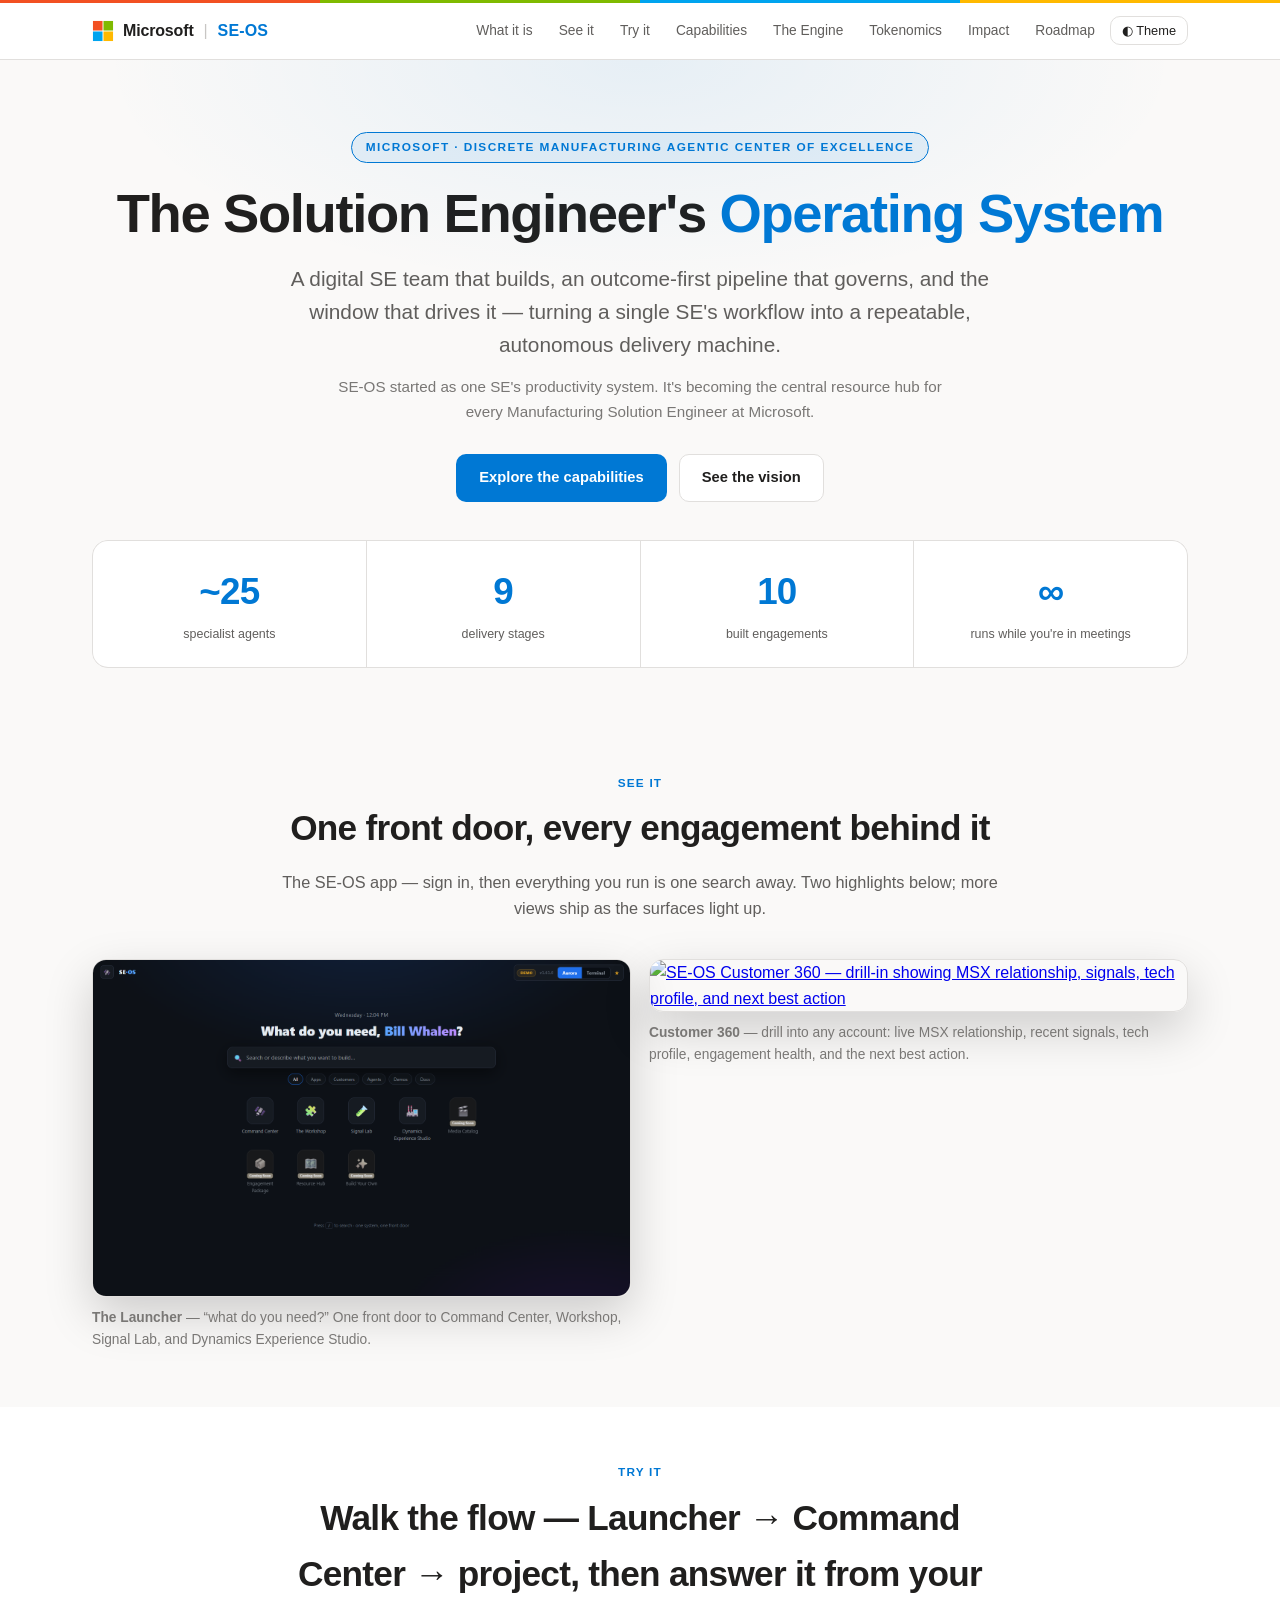
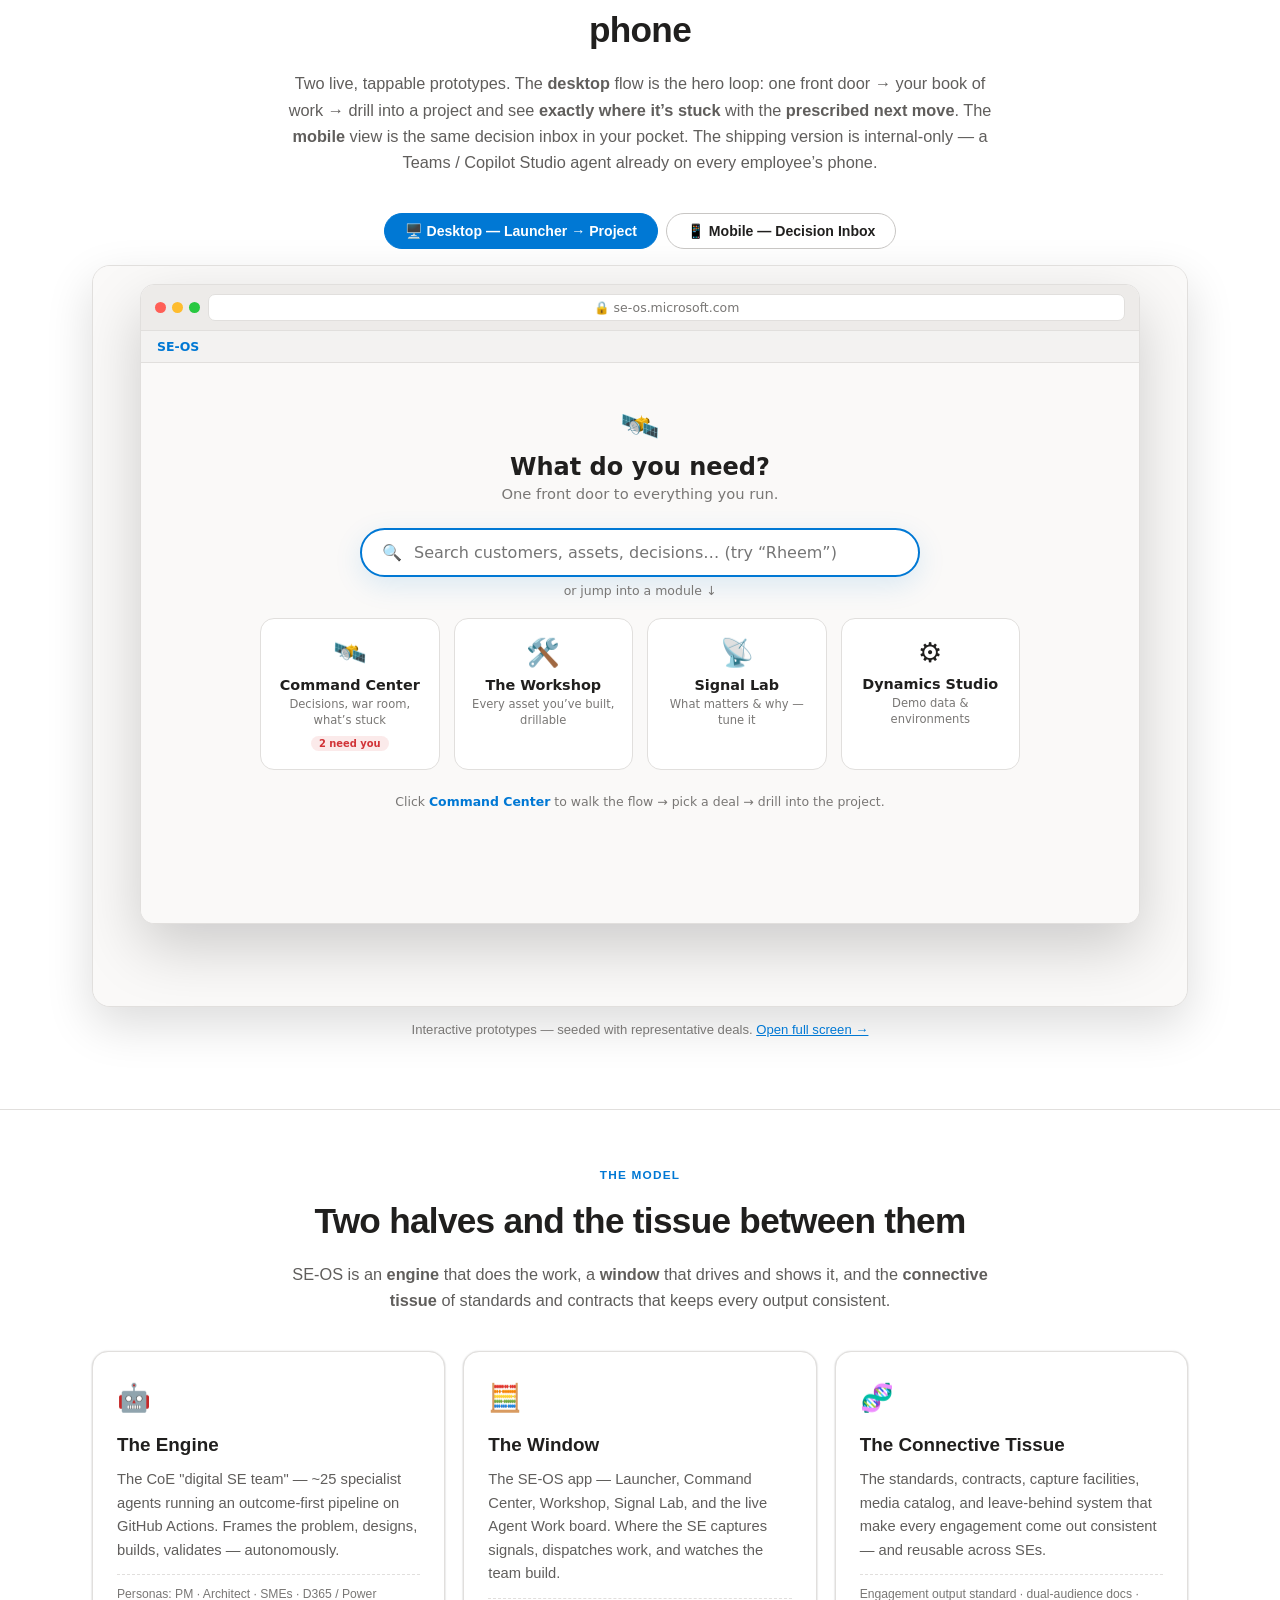
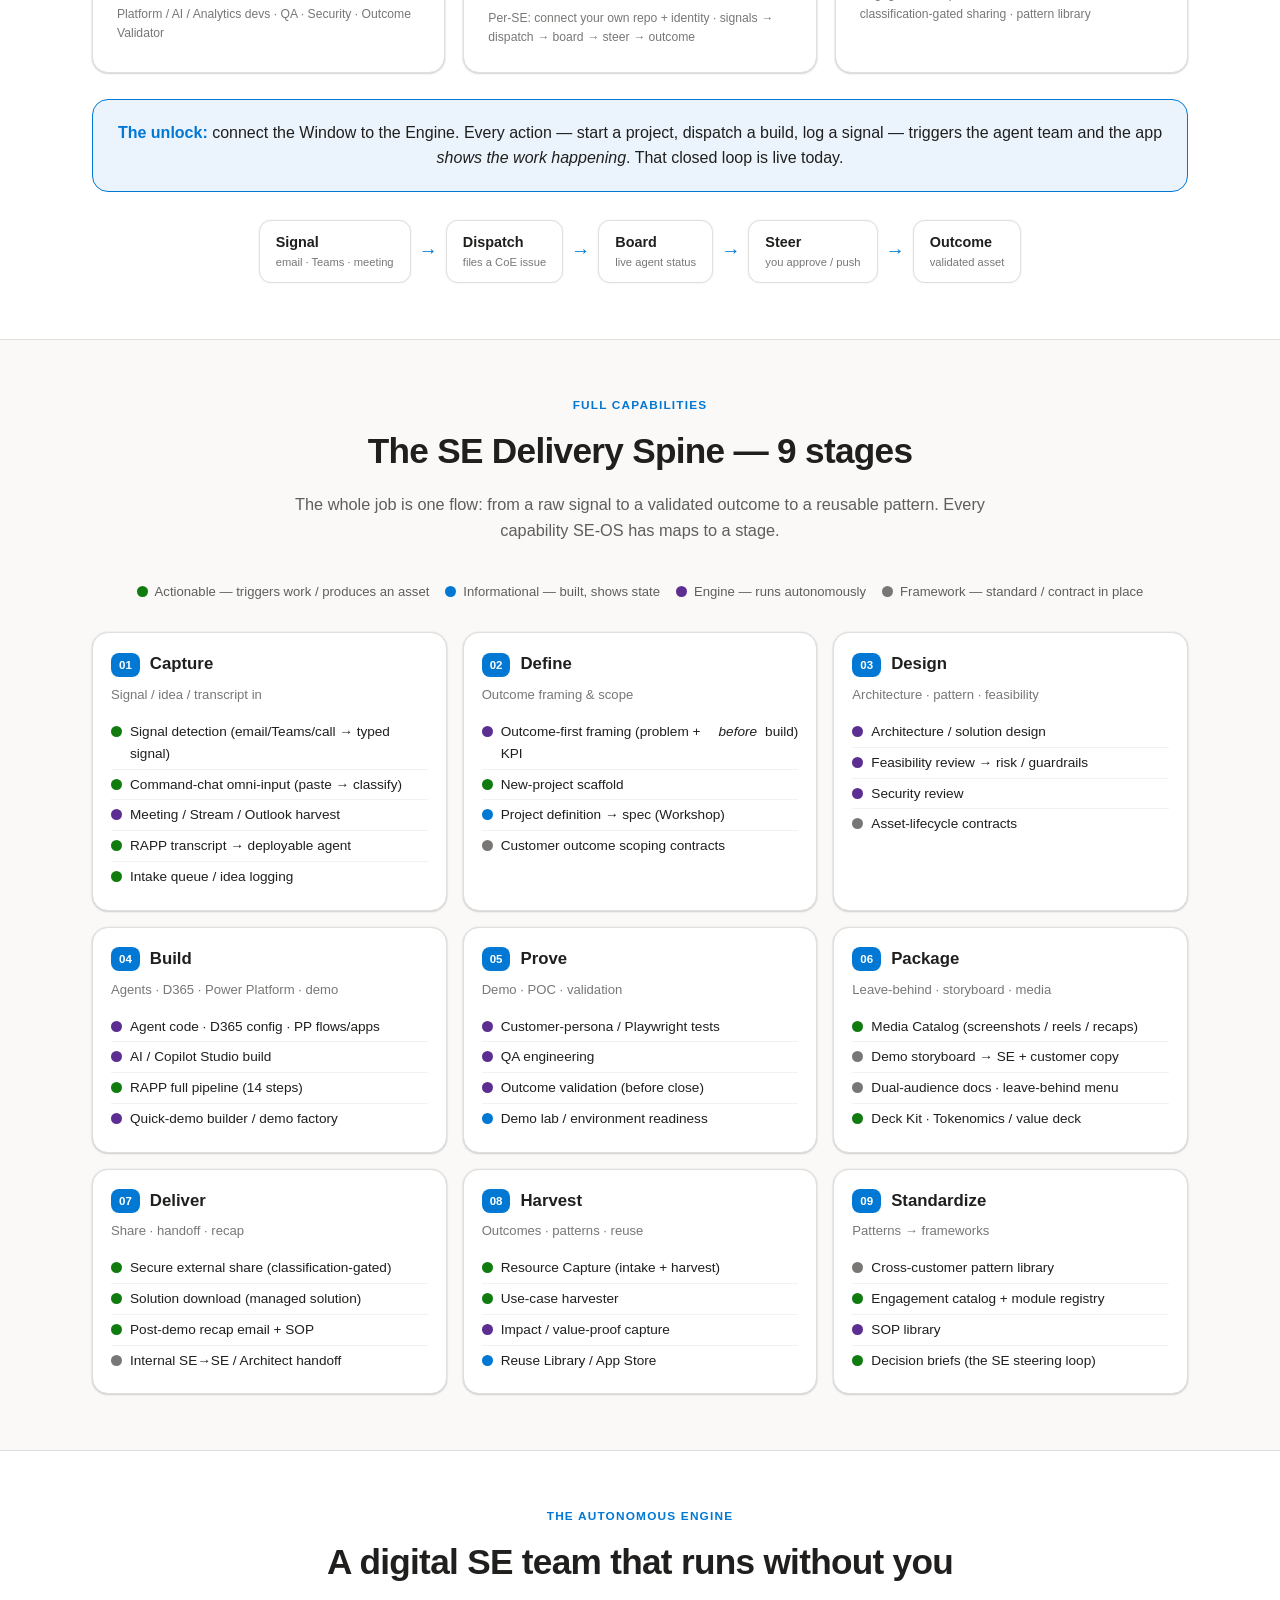
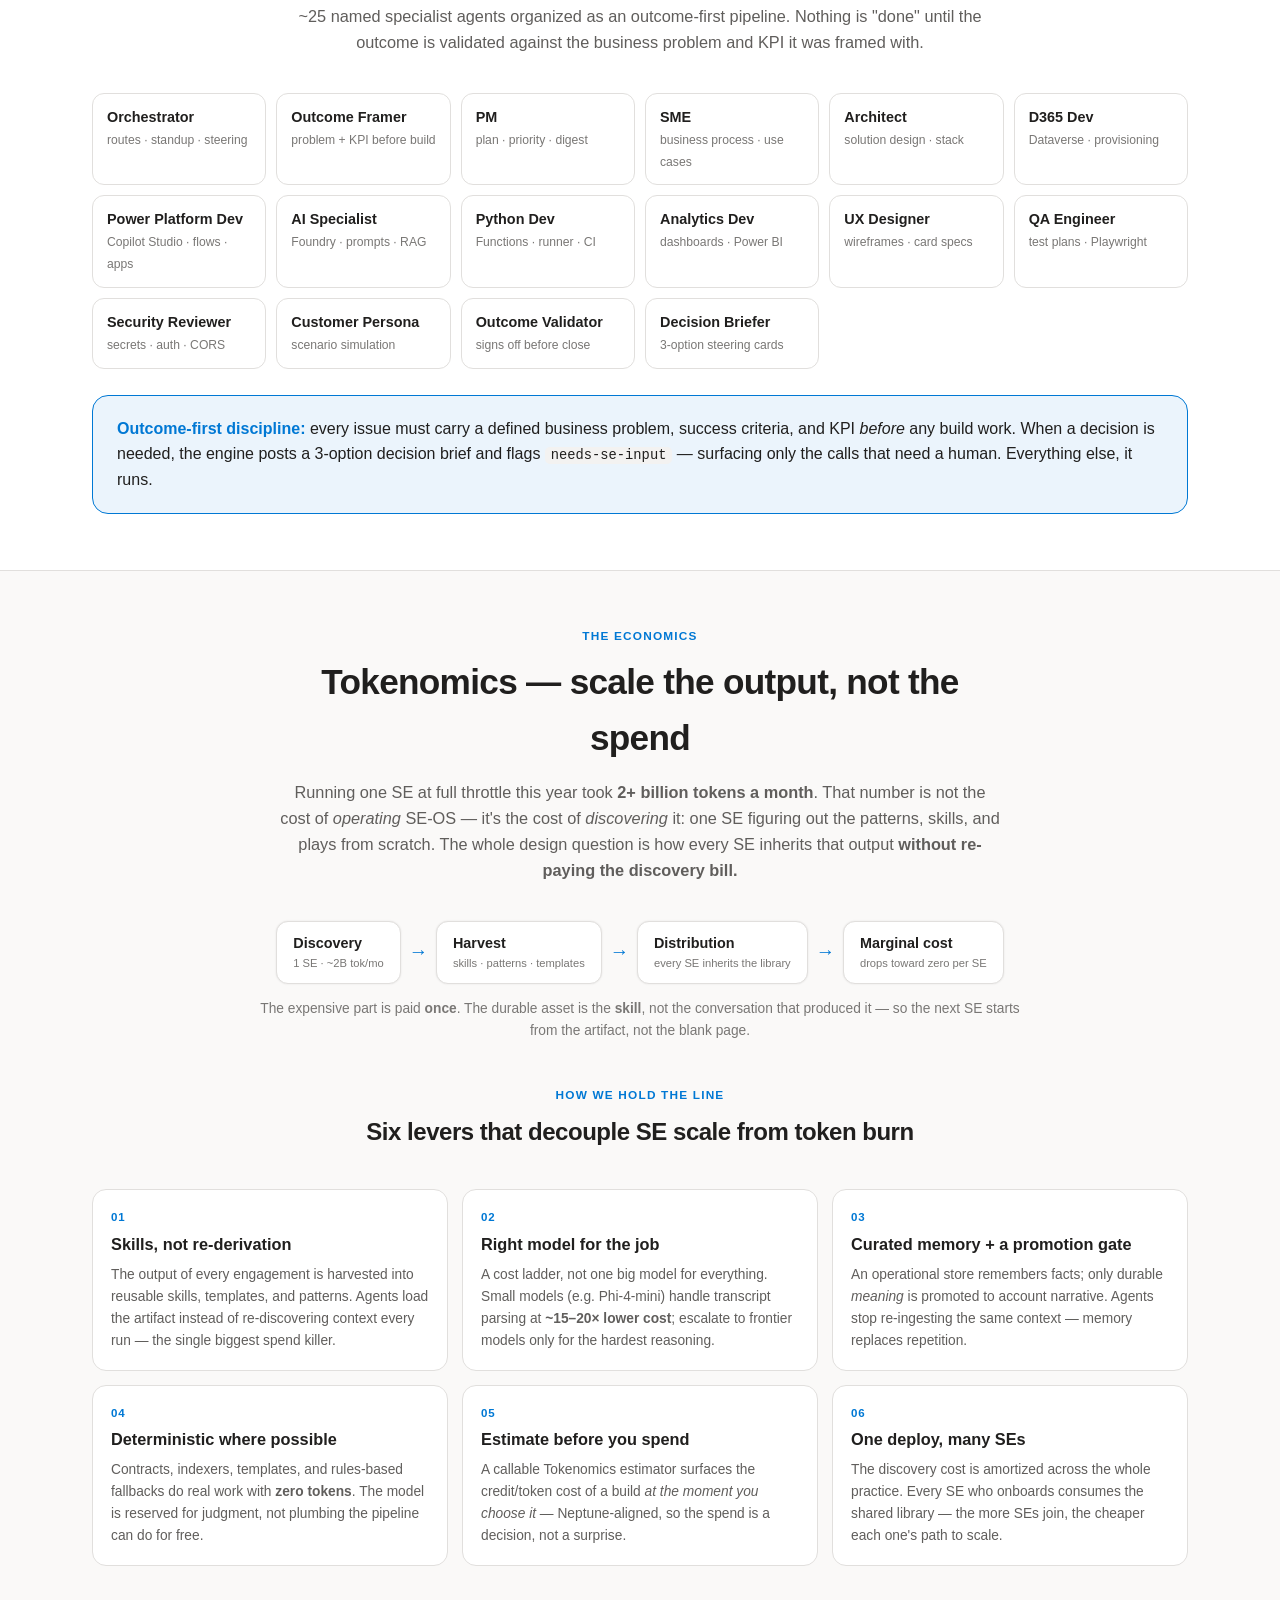
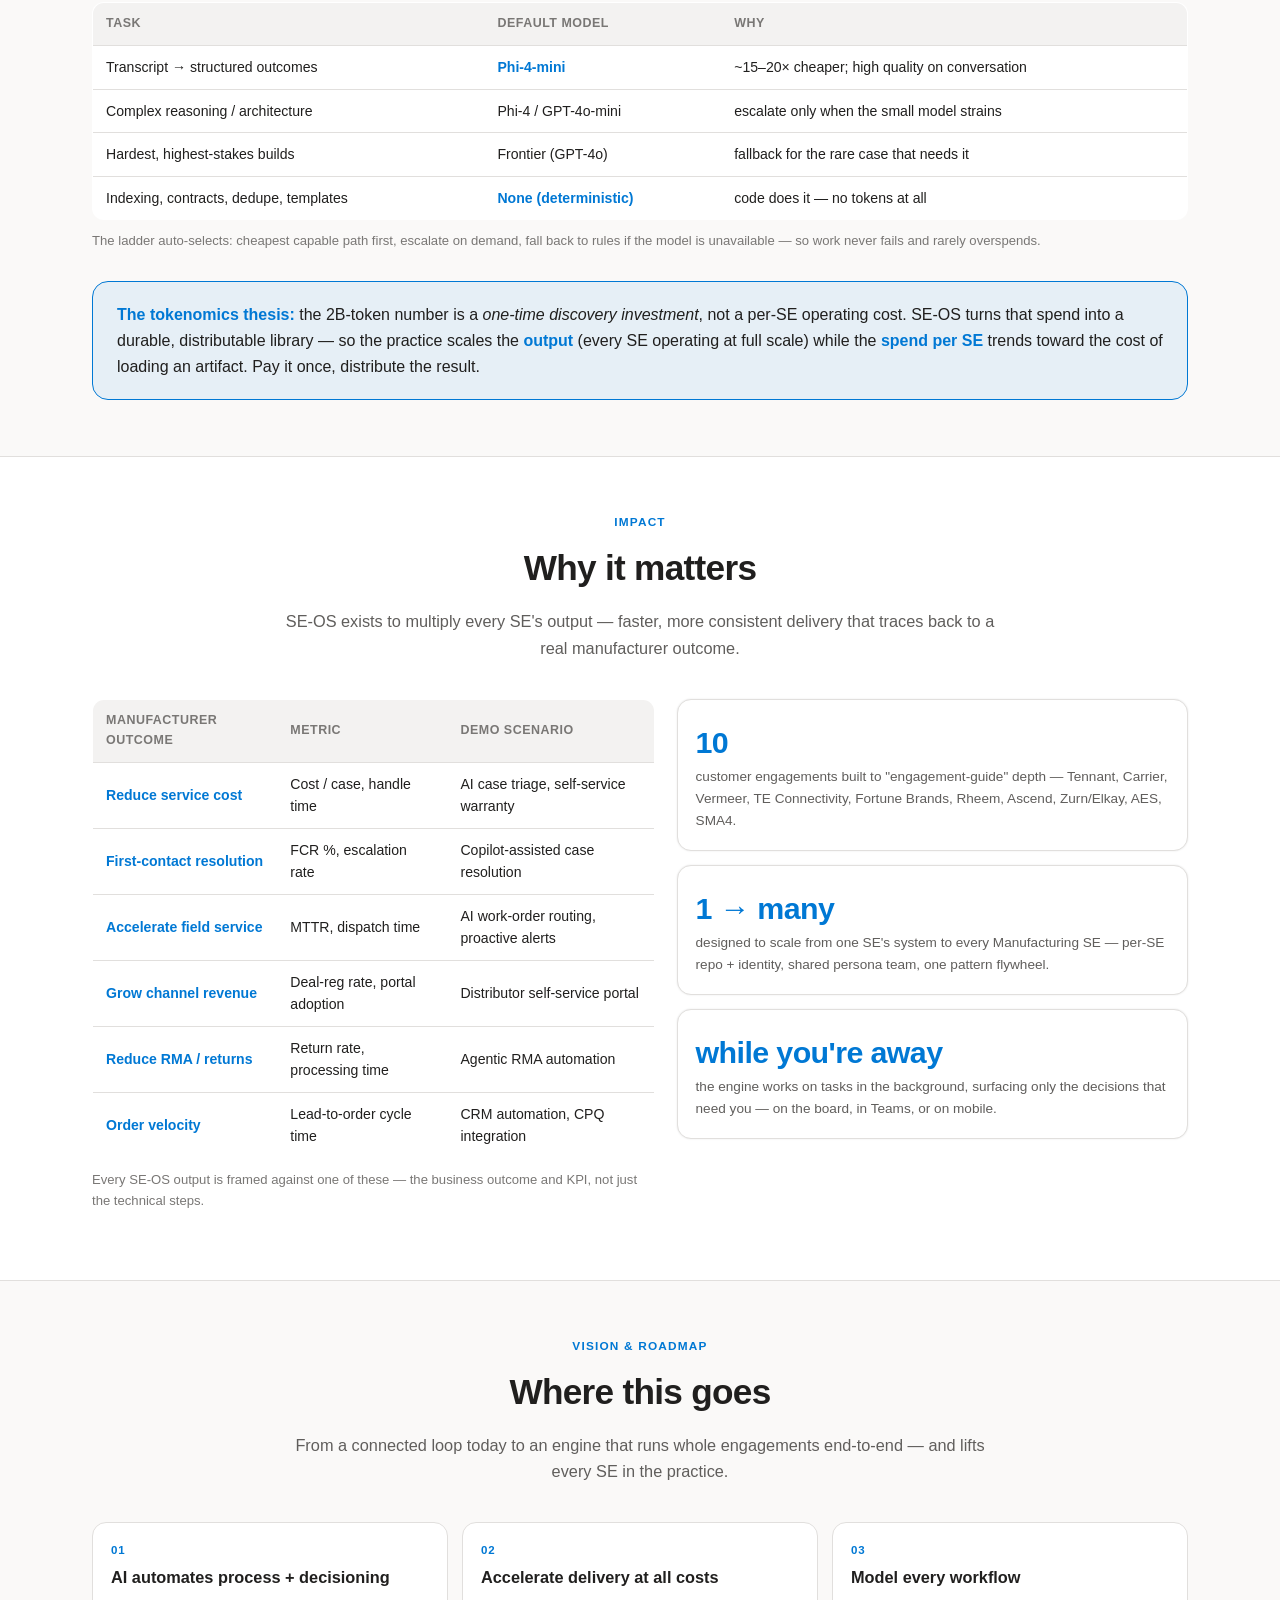
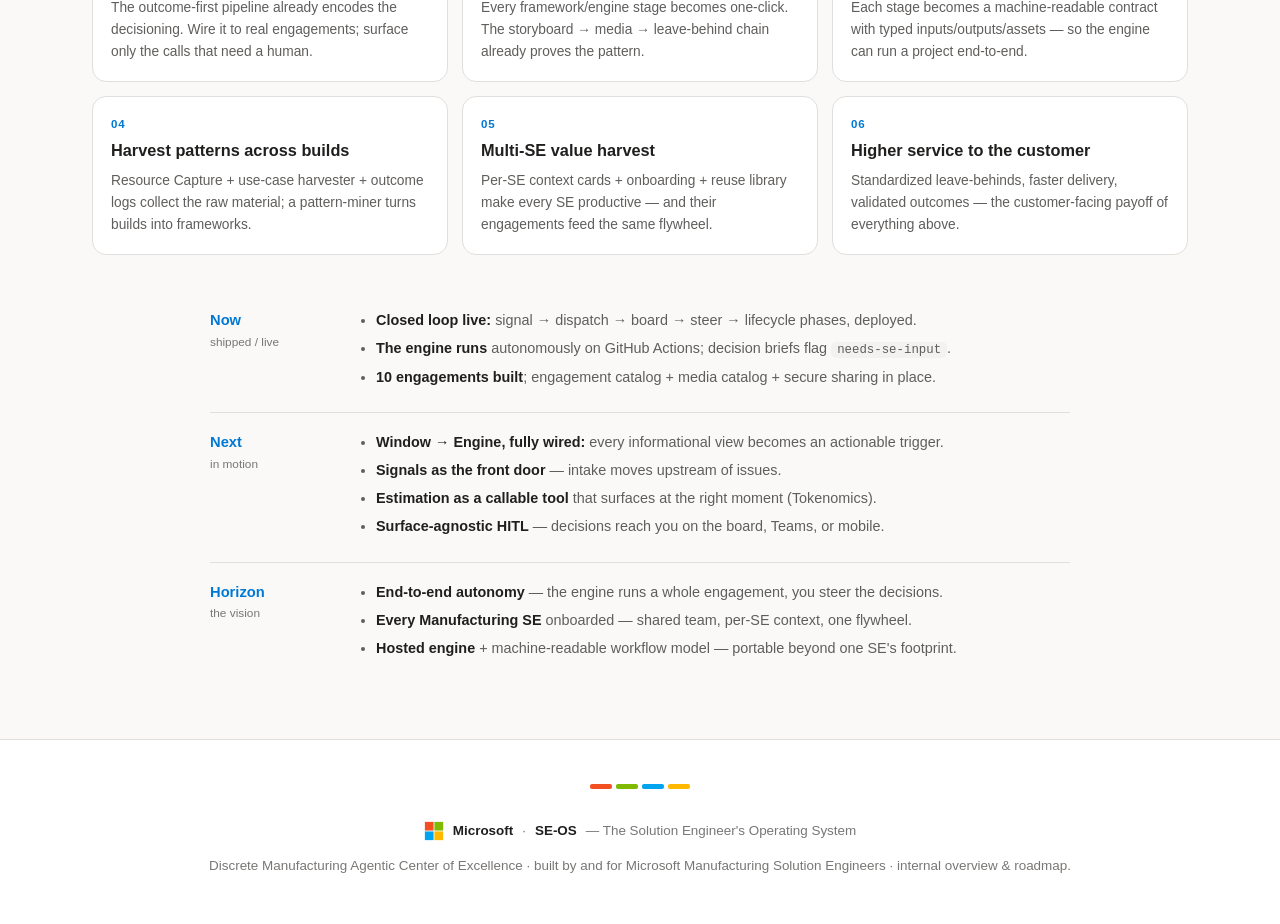
==== index.html @ 88bd3e78 "feat: add Desktop Launcher->Command Center->Project prototype + dual toggle Bill wanted the Launcher" ====
<!DOCTYPE html>
<html lang="en">
<head>
<meta charset="UTF-8" />
<meta name="viewport" content="width=device-width, initial-scale=1.0" />
<title>SE-OS — The Solution Engineer's Operating System</title>
<meta name="description" content="SE-OS: a digital SE team + the surface that drives it. Full capabilities, vision, roadmap, and impact for the Discrete Manufacturing Agentic Center of Excellence." />
<meta property="og:title" content="SE-OS — The Solution Engineer's Operating System" />
<meta property="og:description" content="A digital SE team, an outcome-first pipeline, and the window that drives it." />
<meta property="og:type" content="website" />
<link rel="icon" type="image/svg+xml" href="data:image/svg+xml,%3Csvg xmlns='http://www.w3.org/2000/svg' viewBox='0 0 23 23'%3E%3Crect x='1' y='1' width='10' height='10' fill='%23F25022'/%3E%3Crect x='12' y='1' width='10' height='10' fill='%237FBA00'/%3E%3Crect x='1' y='12' width='10' height='10' fill='%2300A4EF'/%3E%3Crect x='12' y='12' width='10' height='10' fill='%23FFB900'/%3E%3C/svg%3E" />
<script>
  (() => {
    const param = new URLSearchParams(window.location.search).get("clawpilotTheme");
    const theme = param || (window.matchMedia("(prefers-color-scheme: dark)").matches ? "dark" : "light");
    document.documentElement.setAttribute("data-theme", theme);
  })();
</script>
<style>
:root {
  color-scheme: light;
  --cp-bg: #faf9f8; --cp-bg-elevated: #ffffff; --cp-surface: #ffffff; --cp-surface-soft: #f3f2f1;
  --cp-border: #e1dfdd; --cp-border-strong: #c8c6c4; --cp-text: #201f1e; --cp-text-muted: #605e5c;
  --cp-text-soft: #797775; --cp-accent: #0078d4; --cp-accent-hover: #106ebe;
  --cp-accent-soft: rgba(0, 120, 212, 0.08); --cp-accent-fg: #ffffff; --cp-success: #107c10;
  --cp-danger: #d13438; --cp-warning: #f7a800; --cp-link: #0067b8;
  --cp-shadow: 0 18px 48px rgba(0, 0, 0, 0.10); --cp-highlight: rgba(0, 120, 212, 0.12);
  --cp-info: #0078d4; --cp-engine: #5c2e91; --cp-framework: #797775;
  --ms-orange: #f25022; --ms-green: #7fba00; --ms-blue: #00a4ef; --ms-yellow: #ffb900;
}
html[data-theme="dark"] {
  color-scheme: dark;
  --cp-bg: #1b1a19; --cp-bg-elevated: #201f1e; --cp-surface: #252423; --cp-surface-soft: #2d2c2b;
  --cp-border: #3b3a39; --cp-border-strong: #565451; --cp-text: #f3f2f1; --cp-text-muted: #c8c6c4;
  --cp-text-soft: #a19f9d; --cp-accent: #50b0ff; --cp-accent-hover: #6cbcff;
  --cp-accent-soft: rgba(80, 176, 255, 0.16); --cp-accent-fg: #11100f; --cp-success: #6bb700;
  --cp-danger: #f1707b; --cp-warning: #ffc83d; --cp-link: #6cb8f6;
  --cp-shadow: 0 18px 48px rgba(0, 0, 0, 0.45); --cp-highlight: rgba(80, 176, 255, 0.14);
  --cp-info: #50b0ff; --cp-engine: #b4a0e5; --cp-framework: #a19f9d;
  --ms-orange: #f25022; --ms-green: #7fba00; --ms-blue: #2bc4ff; --ms-yellow: #ffc83d;
}
* { box-sizing: border-box; }
html { scroll-behavior: smooth; }
body {
  margin: 0; background: var(--cp-bg); color: var(--cp-text);
  font-family: "Segoe UI", Aptos, Calibri, -apple-system, BlinkMacSystemFont, sans-serif;
  line-height: 1.6;
}
.wrap { max-width: 1140px; margin: 0 auto; padding: 0 22px; }
code { font-family: Consolas, "Courier New", Courier, monospace; font-size: 0.86em; background: var(--cp-surface-soft); padding: 1px 6px; border-radius: 5px; }
nav.bar { position: sticky; top: 0; z-index: 50; background: var(--cp-bg-elevated); border-bottom: 1px solid var(--cp-border); backdrop-filter: blur(6px); }
nav.bar .wrap { display: flex; align-items: center; justify-content: space-between; height: 56px; }
.brand { display: flex; align-items: center; gap: 9px; font-weight: 600; font-size: 1rem; letter-spacing: -0.01em; }
.brand .logo { width: 22px; height: 22px; flex-shrink: 0; }
.brand .ms-word { font-weight: 600; color: var(--cp-text); }
.brand .brand-sep { color: var(--cp-border-strong); font-weight: 300; margin: 0 1px; }
.brand .brand-prod { font-weight: 700; color: var(--cp-accent); letter-spacing: 0.01em; }
.ms-topbar { height: 3px; width: 100%; background: linear-gradient(90deg, var(--ms-orange) 0 25%, var(--ms-green) 25% 50%, var(--ms-blue) 50% 75%, var(--ms-yellow) 75% 100%); }
.ms-rule { display: inline-flex; gap: 4px; margin: 0 auto 18px; }
.ms-rule i { width: 22px; height: 5px; border-radius: 2px; display: block; }
.navlinks { display: flex; gap: 4px; align-items: center; }
.navlinks a { color: var(--cp-text-muted); text-decoration: none; font-size: 0.86rem; padding: 7px 11px; border-radius: 8px; }
.navlinks a:hover { color: var(--cp-text); background: var(--cp-surface-soft); }
.tbtn { cursor: pointer; border: 1px solid var(--cp-border); background: var(--cp-surface); color: var(--cp-text); border-radius: 0.625rem; padding: 6px 11px; font-size: 0.8rem; }
@media (max-width: 720px){ .navlinks a:not(.tbtn){ display: none; } }
.hero { padding: 72px 0 50px; text-align: center; position: relative; overflow: hidden; }
.hero::before { content:""; position:absolute; inset:0; background: radial-gradient(ellipse 60% 50% at 50% 0%, var(--cp-accent-soft), transparent 70%); pointer-events:none; }
.eyebrow { display: inline-block; font-size: 0.74rem; text-transform: uppercase; letter-spacing: 0.12em; color: var(--cp-accent); font-weight: 600; padding: 5px 14px; border: 1px solid var(--cp-accent); border-radius: 999px; margin-bottom: 22px; background: var(--cp-accent-soft); }
.hero h1 { font-size: clamp(2.1rem, 5vw, 3.4rem); line-height: 1.08; margin: 0 0 18px; letter-spacing: -0.025em; }
.hero h1 .accent { color: var(--cp-accent); }
.hero p.lede { font-size: clamp(1.05rem, 2.2vw, 1.3rem); color: var(--cp-text-muted); max-width: 720px; margin: 0 auto 14px; }
.hero p.sub { font-size: 0.95rem; color: var(--cp-text-soft); max-width: 640px; margin: 0 auto 30px; }
.cta { display: inline-flex; gap: 12px; flex-wrap: wrap; justify-content: center; }
.btn { display: inline-block; text-decoration: none; font-weight: 600; font-size: 0.92rem; padding: 11px 22px; border-radius: 0.625rem; cursor: pointer; border: 1px solid transparent; }
.btn.primary { background: var(--cp-accent); color: var(--cp-accent-fg); }
.btn.primary:hover { background: var(--cp-accent-hover); }
.btn.ghost { background: var(--cp-surface); color: var(--cp-text); border-color: var(--cp-border); }
.btn.ghost:hover { border-color: var(--cp-border-strong); }
.statband { display: grid; grid-template-columns: repeat(4, 1fr); gap: 1px; background: var(--cp-border); border: 1px solid var(--cp-border); border-radius: 16px; overflow: hidden; margin: 38px 0 0; }
.statband .s { background: var(--cp-surface); padding: 22px 16px; text-align: center; }
.statband .n { font-size: clamp(1.7rem, 4vw, 2.3rem); font-weight: 800; color: var(--cp-accent); letter-spacing: -0.02em; }
.statband .l { font-size: 0.78rem; color: var(--cp-text-muted); margin-top: 3px; }
@media (max-width: 680px){ .statband { grid-template-columns: repeat(2,1fr); } }
section { padding: 56px 0; }
section.alt { background: var(--cp-bg-elevated); border-top: 1px solid var(--cp-border); border-bottom: 1px solid var(--cp-border); }
.sectionhead { text-align: center; max-width: 720px; margin: 0 auto 38px; }
.sectionhead .kick { font-size: 0.74rem; text-transform: uppercase; letter-spacing: 0.1em; color: var(--cp-accent); font-weight: 600; }
.sectionhead h2 { font-size: clamp(1.6rem, 3.5vw, 2.2rem); margin: 8px 0 12px; letter-spacing: -0.02em; }
.sectionhead p { color: var(--cp-text-muted); font-size: 1.02rem; margin: 0; }
.halves { display: grid; grid-template-columns: repeat(3, 1fr); gap: 18px; }
@media (max-width: 860px){ .halves { grid-template-columns: 1fr; } }
.half { background: var(--cp-surface); border: 1px solid var(--cp-border); border-radius: 16px; padding: 24px; box-shadow: 0 0 2px rgba(0,0,0,0.12), 0 1px 2px rgba(0,0,0,0.14); position: relative; }
.half .ic { font-size: 1.7rem; margin-bottom: 10px; }
.half h3 { margin: 0 0 8px; font-size: 1.18rem; }
.half p { color: var(--cp-text-muted); font-size: 0.92rem; margin: 0 0 12px; }
.half .meta { font-size: 0.76rem; color: var(--cp-text-soft); border-top: 1px dashed var(--cp-border); padding-top: 10px; }
.unlock { margin-top: 26px; background: var(--cp-accent-soft); border: 1px solid var(--cp-accent); border-radius: 16px; padding: 20px 24px; text-align: center; }
.unlock b { color: var(--cp-accent); }
.loop { display: flex; flex-wrap: wrap; gap: 8px; align-items: center; justify-content: center; margin: 6px auto 0; max-width: 880px; }
.loop .node { background: var(--cp-surface); border: 1px solid var(--cp-border); border-radius: 12px; padding: 10px 16px; font-weight: 600; font-size: 0.9rem; box-shadow: 0 0 2px rgba(0,0,0,0.1); }
.loop .node small { display:block; font-weight: 400; font-size: 0.7rem; color: var(--cp-text-soft); }
.loop .arr { color: var(--cp-accent); font-size: 1.2rem; }
.legend { display: flex; flex-wrap: wrap; gap: 16px; justify-content: center; margin: 0 auto 30px; font-size: 0.82rem; color: var(--cp-text-muted); }
.legend span { display: inline-flex; align-items: center; gap: 7px; }
.d { width: 11px; height: 11px; border-radius: 999px; display: inline-block; }
.d.act { background: var(--cp-success); } .d.inf { background: var(--cp-info); }
.d.eng { background: var(--cp-engine); } .d.fw { background: var(--cp-framework); }
.stages { display: grid; grid-template-columns: repeat(3, 1fr); gap: 16px; }
@media (max-width: 900px){ .stages { grid-template-columns: 1fr 1fr; } }
@media (max-width: 600px){ .stages { grid-template-columns: 1fr; } }
.stage { background: var(--cp-surface); border: 1px solid var(--cp-border); border-radius: 16px; padding: 18px; box-shadow: 0 0 2px rgba(0,0,0,0.12), 0 1px 2px rgba(0,0,0,0.14); display: flex; flex-direction: column; }
.stage .sh { display: flex; align-items: center; gap: 10px; margin-bottom: 4px; }
.stage .num { font-size: 0.72rem; font-weight: 700; color: var(--cp-accent-fg); background: var(--cp-accent); border-radius: 8px; padding: 3px 8px; }
.stage h4 { margin: 0; font-size: 1.05rem; }
.stage .desc { font-size: 0.82rem; color: var(--cp-text-soft); margin: 2px 0 12px; }
.stage ul { list-style: none; margin: 0; padding: 0; font-size: 0.85rem; }
.stage li { display: flex; align-items: flex-start; gap: 8px; padding: 4px 0; border-top: 1px solid var(--cp-surface-soft); }
.stage li:first-child { border-top: none; }
.stage li .d { margin-top: 5px; flex-shrink: 0; }
.agentgrid { display: grid; grid-template-columns: repeat(auto-fill, minmax(168px,1fr)); gap: 10px; }
.agent { background: var(--cp-surface); border: 1px solid var(--cp-border); border-radius: 12px; padding: 12px 14px; font-size: 0.85rem; }
.agent b { display: block; font-size: 0.9rem; }
.agent span { color: var(--cp-text-soft); font-size: 0.76rem; }
.impact { display: grid; grid-template-columns: 1.1fr 1fr; gap: 22px; align-items: start; }
@media (max-width: 860px){ .impact { grid-template-columns: 1fr; } }
.outcometable { width: 100%; border-collapse: collapse; font-size: 0.88rem; background: var(--cp-surface); border: 1px solid var(--cp-border); border-radius: 12px; overflow: hidden; }
.outcometable th { background: var(--cp-surface-soft); text-align: left; padding: 11px 13px; font-size: 0.78rem; text-transform: uppercase; letter-spacing: 0.04em; color: var(--cp-text-soft); }
.outcometable td { padding: 10px 13px; border-top: 1px solid var(--cp-border); }
.outcometable td b { color: var(--cp-accent); }
.bigimpact { display: flex; flex-direction: column; gap: 14px; }
.imcard { background: var(--cp-surface); border: 1px solid var(--cp-border); border-radius: 14px; padding: 18px; box-shadow: 0 0 2px rgba(0,0,0,0.1); }
.imcard .big { font-size: 1.9rem; font-weight: 800; color: var(--cp-accent); letter-spacing: -0.02em; }
.imcard .cap { font-size: 0.85rem; color: var(--cp-text-muted); }
.timeline { position: relative; margin: 0 auto; max-width: 860px; }
.tl { display: grid; grid-template-columns: 130px 1fr; gap: 18px; padding: 18px 0; border-top: 1px solid var(--cp-border); }
.tl:first-child { border-top: none; }
.tl .phase { font-weight: 700; color: var(--cp-accent); font-size: 0.92rem; }
.tl .phase small { display: block; color: var(--cp-text-soft); font-weight: 400; font-size: 0.74rem; }
.tl ul { margin: 0; padding-left: 18px; font-size: 0.9rem; color: var(--cp-text-muted); }
.tl ul li { margin-bottom: 5px; }
.tl ul li b { color: var(--cp-text); }
@media (max-width: 600px){ .tl { grid-template-columns: 1fr; gap: 6px; } }
.visiongrid { display: grid; grid-template-columns: repeat(3,1fr); gap: 14px; }
@media (max-width: 860px){ .visiongrid { grid-template-columns: 1fr; } }
.vcard { background: var(--cp-surface); border: 1px solid var(--cp-border); border-radius: 14px; padding: 18px; }
.vcard .vn { font-size: 0.72rem; color: var(--cp-accent); font-weight: 700; letter-spacing: 0.08em; }
.vcard h4 { margin: 4px 0 7px; font-size: 1.02rem; }
.vcard p { margin: 0; font-size: 0.86rem; color: var(--cp-text-muted); }
footer { background: var(--cp-bg-elevated); border-top: 1px solid var(--cp-border); padding: 34px 0; text-align: center; color: var(--cp-text-soft); font-size: 0.84rem; }
footer .fbrand { font-weight: 700; color: var(--cp-text); }
.reveal { opacity: 0; transform: translateY(14px); transition: opacity .6s ease, transform .6s ease; }
.reveal.in { opacity: 1; transform: none; }
@media (prefers-reduced-motion: reduce) { .reveal { opacity: 1 !important; transform: none !important; transition: none; } }
</style>
<noscript><style>.reveal{opacity:1 !important;transform:none !important;}</style></noscript>
</head>
<body>

<div class="ms-topbar" aria-hidden="true"></div>

<nav class="bar">
  <div class="wrap">
    <div class="brand">
      <svg class="logo" viewBox="0 0 23 23" aria-hidden="true"><rect x="1" y="1" width="10" height="10" fill="#F25022"/><rect x="12" y="1" width="10" height="10" fill="#7FBA00"/><rect x="1" y="12" width="10" height="10" fill="#00A4EF"/><rect x="12" y="12" width="10" height="10" fill="#FFB900"/></svg>
      <span class="ms-word">Microsoft</span><span class="brand-sep">|</span><span class="brand-prod">SE-OS</span>
    </div>
    <div class="navlinks">
      <a href="#what">What it is</a>
      <a href="#see">See it</a>
      <a href="#tryit">Try it</a>
      <a href="#spine">Capabilities</a>
      <a href="#engine">The Engine</a>
      <a href="#tokenomics">Tokenomics</a>
      <a href="#impact">Impact</a>
      <a href="#roadmap">Roadmap</a>
      <button class="tbtn" onclick="(function(){var d=document.documentElement;var t=d.getAttribute('data-theme')==='dark'?'light':'dark';d.setAttribute('data-theme',t);})()">&#9680; Theme</button>
    </div>
  </div>
</nav>

<header class="hero">
  <div class="wrap">
    <span class="eyebrow">Microsoft &middot; Discrete Manufacturing Agentic Center of Excellence</span>
    <h1>The Solution Engineer's <span class="accent">Operating System</span></h1>
    <p class="lede">A digital SE team that builds, an outcome-first pipeline that governs, and the window that drives it &mdash; turning a single SE's workflow into a repeatable, autonomous delivery machine.</p>
    <p class="sub">SE-OS started as one SE's productivity system. It's becoming the central resource hub for every Manufacturing Solution Engineer at Microsoft.</p>
    <div class="cta">
      <a class="btn primary" href="#spine">Explore the capabilities</a>
      <a class="btn ghost" href="#roadmap">See the vision</a>
    </div>
    <div class="statband">
      <div class="s"><div class="n" data-count="25">~25</div><div class="l">specialist agents</div></div>
      <div class="s"><div class="n" data-count="9">9</div><div class="l">delivery stages</div></div>
      <div class="s"><div class="n" data-count="10">10</div><div class="l">built engagements</div></div>
      <div class="s"><div class="n">&infin;</div><div class="l">runs while you're in meetings</div></div>
    </div>
  </div>
</header>

<section id="see">
  <div class="wrap">
    <div class="sectionhead reveal">
      <div class="kick">See it</div>
      <h2>One front door, every engagement behind it</h2>
      <p>The SE-OS app &mdash; sign in, then everything you run is one search away. Two highlights below; more views ship as the surfaces light up.</p>
    </div>
    <div class="halves reveal" style="grid-template-columns:1fr 1fr;align-items:start">
      <figure style="margin:0">
        <a href="img/seos-launcher.png" target="_blank" rel="noopener">
          <img src="img/seos-launcher.png" alt="SE-OS Launcher — one search box and tiles for every module" loading="lazy"
               style="width:100%;border:1px solid var(--cp-border);border-radius:14px;box-shadow:0 18px 48px rgba(0,0,0,0.18);display:block" />
        </a>
        <figcaption style="margin-top:10px;font-size:0.86rem;color:var(--cp-text-soft)"><b>The Launcher</b> &mdash; &ldquo;what do you need?&rdquo; One front door to Command Center, Workshop, Signal Lab, and Dynamics Experience Studio.</figcaption>
      </figure>
      <figure style="margin:0">
        <a href="img/seos-customer360.png" target="_blank" rel="noopener">
          <img src="img/seos-customer360.png" alt="SE-OS Customer 360 — drill-in showing MSX relationship, signals, tech profile, and next best action" loading="lazy"
               style="width:100%;border:1px solid var(--cp-border);border-radius:14px;box-shadow:0 18px 48px rgba(0,0,0,0.18);display:block" />
        </a>
        <figcaption style="margin-top:10px;font-size:0.86rem;color:var(--cp-text-soft)"><b>Customer 360</b> &mdash; drill into any account: live MSX relationship, recent signals, tech profile, engagement health, and the next best action.</figcaption>
      </figure>
    </div>
  </div>
</section>

<section id="tryit" style="background:var(--cp-surface)">
  <div class="wrap">
    <div class="sectionhead reveal">
      <div class="kick">Try it</div>
      <h2>Walk the flow &mdash; Launcher &rarr; Command Center &rarr; project, then answer it from your phone</h2>
      <p>Two live, tappable prototypes. The <b>desktop</b> flow is the hero loop: one front door &rarr; your book of work &rarr; drill into a project and see <b>exactly where it&rsquo;s stuck</b> with the <b>prescribed next move</b>. The <b>mobile</b> view is the same decision inbox in your pocket. The shipping version is internal-only &mdash; a Teams / Copilot Studio agent already on every employee&rsquo;s phone.</p>
    </div>
    <div class="reveal" style="display:flex;gap:8px;justify-content:center;margin-bottom:16px">
      <button id="tt-desk" onclick="tryitShow('desk')" style="cursor:pointer;border:1px solid var(--cp-accent);background:var(--cp-accent);color:#fff;border-radius:30px;padding:9px 20px;font-size:0.88rem;font-weight:700;font-family:inherit">&#128421;&#65039; Desktop &mdash; Launcher &rarr; Project</button>
      <button id="tt-mob" onclick="tryitShow('mob')" style="cursor:pointer;border:1px solid var(--cp-border-strong);background:var(--cp-surface);color:var(--cp-text);border-radius:30px;padding:9px 20px;font-size:0.88rem;font-weight:700;font-family:inherit">&#128241; Mobile &mdash; Decision Inbox</button>
    </div>
    <div id="tt-deskwrap" class="reveal" style="border:1px solid var(--cp-border);border-radius:18px;overflow:hidden;box-shadow:0 18px 48px rgba(0,0,0,0.14);background:var(--cp-bg)">
      <iframe src="prototypes/launcher-command-center.html" title="SE-OS Launcher to Command Center to Project — interactive prototype"
        loading="lazy" style="width:100%;height:740px;border:0;display:block"></iframe>
    </div>
    <div id="tt-mobwrap" class="reveal" style="display:none;border:1px solid var(--cp-border);border-radius:18px;overflow:hidden;box-shadow:0 18px 48px rgba(0,0,0,0.14);background:var(--cp-bg)">
      <iframe src="prototypes/mobile-inbox.html" title="SE-OS Decision Inbox — interactive prototype"
        loading="lazy" style="width:100%;height:760px;border:0;display:block"></iframe>
    </div>
    <p style="margin-top:12px;font-size:0.82rem;color:var(--cp-text-soft);text-align:center">
      Interactive prototypes &mdash; seeded with representative deals.
      <a id="tt-fs" href="prototypes/launcher-command-center.html" target="_blank" rel="noopener" style="color:var(--cp-accent)">Open full screen &rarr;</a>
    </p>
  </div>
  <script>
    function tryitShow(which){
      var d=document.getElementById('tt-deskwrap'), m=document.getElementById('tt-mobwrap');
      var bd=document.getElementById('tt-desk'), bm=document.getElementById('tt-mob'), fs=document.getElementById('tt-fs');
      var on='border:1px solid var(--cp-accent);background:var(--cp-accent);color:#fff;border-radius:30px;padding:9px 20px;font-size:0.88rem;font-weight:700;font-family:inherit;cursor:pointer';
      var off='border:1px solid var(--cp-border-strong);background:var(--cp-surface);color:var(--cp-text);border-radius:30px;padding:9px 20px;font-size:0.88rem;font-weight:700;font-family:inherit;cursor:pointer';
      if(which==='mob'){ d.style.display='none'; m.style.display='block'; bm.style.cssText=on; bd.style.cssText=off; fs.href='prototypes/mobile-inbox.html'; }
      else { m.style.display='none'; d.style.display='block'; bd.style.cssText=on; bm.style.cssText=off; fs.href='prototypes/launcher-command-center.html'; }
    }
  </script>
</section>

<section id="what" class="alt">
  <div class="wrap">
    <div class="sectionhead reveal">
      <div class="kick">The model</div>
      <h2>Two halves and the tissue between them</h2>
      <p>SE-OS is an <b>engine</b> that does the work, a <b>window</b> that drives and shows it, and the <b>connective tissue</b> of standards and contracts that keeps every output consistent.</p>
    </div>
    <div class="halves">
      <div class="half reveal">
        <div class="ic">&#129302;</div>
        <h3>The Engine</h3>
        <p>The CoE "digital SE team" &mdash; ~25 specialist agents running an outcome-first pipeline on GitHub Actions. Frames the problem, designs, builds, validates &mdash; autonomously.</p>
        <div class="meta">Personas: PM &middot; Architect &middot; SMEs &middot; D365 / Power Platform / AI / Analytics devs &middot; QA &middot; Security &middot; Outcome Validator</div>
      </div>
      <div class="half reveal">
        <div class="ic">&#129518;</div>
        <h3>The Window</h3>
        <p>The SE-OS app &mdash; Launcher, Command Center, Workshop, Signal Lab, and the live Agent Work board. Where the SE captures signals, dispatches work, and watches the team build.</p>
        <div class="meta">Per-SE: connect your own repo + identity &middot; signals &rarr; dispatch &rarr; board &rarr; steer &rarr; outcome</div>
      </div>
      <div class="half reveal">
        <div class="ic">&#129516;</div>
        <h3>The Connective Tissue</h3>
        <p>The standards, contracts, capture facilities, media catalog, and leave-behind system that make every engagement come out consistent &mdash; and reusable across SEs.</p>
        <div class="meta">Engagement output standard &middot; dual-audience docs &middot; classification-gated sharing &middot; pattern library</div>
      </div>
    </div>
    <div class="unlock reveal">
      <b>The unlock:</b> connect the Window to the Engine. Every action &mdash; start a project, dispatch a build, log a signal &mdash; triggers the agent team and the app <i>shows the work happening</i>. That closed loop is live today.
    </div>
    <div class="loop reveal" style="margin-top:28px">
      <div class="node">Signal<small>email &middot; Teams &middot; meeting</small></div>
      <span class="arr">&rarr;</span>
      <div class="node">Dispatch<small>files a CoE issue</small></div>
      <span class="arr">&rarr;</span>
      <div class="node">Board<small>live agent status</small></div>
      <span class="arr">&rarr;</span>
      <div class="node">Steer<small>you approve / push</small></div>
      <span class="arr">&rarr;</span>
      <div class="node">Outcome<small>validated asset</small></div>
    </div>
  </div>
</section>

<section id="spine">
  <div class="wrap">
    <div class="sectionhead reveal">
      <div class="kick">Full capabilities</div>
      <h2>The SE Delivery Spine &mdash; 9 stages</h2>
      <p>The whole job is one flow: from a raw signal to a validated outcome to a reusable pattern. Every capability SE-OS has maps to a stage.</p>
    </div>
    <div class="legend reveal">
      <span><i class="d act"></i> Actionable &mdash; triggers work / produces an asset</span>
      <span><i class="d inf"></i> Informational &mdash; built, shows state</span>
      <span><i class="d eng"></i> Engine &mdash; runs autonomously</span>
      <span><i class="d fw"></i> Framework &mdash; standard / contract in place</span>
    </div>
    <div class="stages">

      <div class="stage reveal">
        <div class="sh"><span class="num">01</span><h4>Capture</h4></div>
        <div class="desc">Signal / idea / transcript in</div>
        <ul>
          <li><i class="d act"></i> Signal detection (email/Teams/call &rarr; typed signal)</li>
          <li><i class="d act"></i> Command-chat omni-input (paste &rarr; classify)</li>
          <li><i class="d eng"></i> Meeting / Stream / Outlook harvest</li>
          <li><i class="d act"></i> RAPP transcript &rarr; deployable agent</li>
          <li><i class="d act"></i> Intake queue / idea logging</li>
        </ul>
      </div>

      <div class="stage reveal">
        <div class="sh"><span class="num">02</span><h4>Define</h4></div>
        <div class="desc">Outcome framing &amp; scope</div>
        <ul>
          <li><i class="d eng"></i> Outcome-first framing (problem + KPI <i>before</i> build)</li>
          <li><i class="d act"></i> New-project scaffold</li>
          <li><i class="d inf"></i> Project definition &rarr; spec (Workshop)</li>
          <li><i class="d fw"></i> Customer outcome scoping contracts</li>
        </ul>
      </div>

      <div class="stage reveal">
        <div class="sh"><span class="num">03</span><h4>Design</h4></div>
        <div class="desc">Architecture &middot; pattern &middot; feasibility</div>
        <ul>
          <li><i class="d eng"></i> Architecture / solution design</li>
          <li><i class="d eng"></i> Feasibility review &rarr; risk / guardrails</li>
          <li><i class="d eng"></i> Security review</li>
          <li><i class="d fw"></i> Asset-lifecycle contracts</li>
        </ul>
      </div>

      <div class="stage reveal">
        <div class="sh"><span class="num">04</span><h4>Build</h4></div>
        <div class="desc">Agents &middot; D365 &middot; Power Platform &middot; demo</div>
        <ul>
          <li><i class="d eng"></i> Agent code &middot; D365 config &middot; PP flows/apps</li>
          <li><i class="d eng"></i> AI / Copilot Studio build</li>
          <li><i class="d act"></i> RAPP full pipeline (14 steps)</li>
          <li><i class="d eng"></i> Quick-demo builder / demo factory</li>
        </ul>
      </div>

      <div class="stage reveal">
        <div class="sh"><span class="num">05</span><h4>Prove</h4></div>
        <div class="desc">Demo &middot; POC &middot; validation</div>
        <ul>
          <li><i class="d eng"></i> Customer-persona / Playwright tests</li>
          <li><i class="d eng"></i> QA engineering</li>
          <li><i class="d eng"></i> Outcome validation (before close)</li>
          <li><i class="d inf"></i> Demo lab / environment readiness</li>
        </ul>
      </div>

      <div class="stage reveal">
        <div class="sh"><span class="num">06</span><h4>Package</h4></div>
        <div class="desc">Leave-behind &middot; storyboard &middot; media</div>
        <ul>
          <li><i class="d act"></i> Media Catalog (screenshots / reels / recaps)</li>
          <li><i class="d fw"></i> Demo storyboard &rarr; SE + customer copy</li>
          <li><i class="d fw"></i> Dual-audience docs &middot; leave-behind menu</li>
          <li><i class="d act"></i> Deck Kit &middot; Tokenomics / value deck</li>
        </ul>
      </div>

      <div class="stage reveal">
        <div class="sh"><span class="num">07</span><h4>Deliver</h4></div>
        <div class="desc">Share &middot; handoff &middot; recap</div>
        <ul>
          <li><i class="d act"></i> Secure external share (classification-gated)</li>
          <li><i class="d act"></i> Solution download (managed solution)</li>
          <li><i class="d act"></i> Post-demo recap email + SOP</li>
          <li><i class="d fw"></i> Internal SE&rarr;SE / Architect handoff</li>
        </ul>
      </div>

      <div class="stage reveal">
        <div class="sh"><span class="num">08</span><h4>Harvest</h4></div>
        <div class="desc">Outcomes &middot; patterns &middot; reuse</div>
        <ul>
          <li><i class="d act"></i> Resource Capture (intake + harvest)</li>
          <li><i class="d act"></i> Use-case harvester</li>
          <li><i class="d eng"></i> Impact / value-proof capture</li>
          <li><i class="d inf"></i> Reuse Library / App Store</li>
        </ul>
      </div>

      <div class="stage reveal">
        <div class="sh"><span class="num">09</span><h4>Standardize</h4></div>
        <div class="desc">Patterns &rarr; frameworks</div>
        <ul>
          <li><i class="d fw"></i> Cross-customer pattern library</li>
          <li><i class="d act"></i> Engagement catalog + module registry</li>
          <li><i class="d eng"></i> SOP library</li>
          <li><i class="d act"></i> Decision briefs (the SE steering loop)</li>
        </ul>
      </div>

    </div>
  </div>
</section>

<section id="engine" class="alt">
  <div class="wrap">
    <div class="sectionhead reveal">
      <div class="kick">The autonomous engine</div>
      <h2>A digital SE team that runs without you</h2>
      <p>~25 named specialist agents organized as an outcome-first pipeline. Nothing is "done" until the outcome is validated against the business problem and KPI it was framed with.</p>
    </div>
    <div class="agentgrid reveal">
      <div class="agent"><b>Orchestrator</b><span>routes &middot; standup &middot; steering</span></div>
      <div class="agent"><b>Outcome Framer</b><span>problem + KPI before build</span></div>
      <div class="agent"><b>PM</b><span>plan &middot; priority &middot; digest</span></div>
      <div class="agent"><b>SME</b><span>business process &middot; use cases</span></div>
      <div class="agent"><b>Architect</b><span>solution design &middot; stack</span></div>
      <div class="agent"><b>D365 Dev</b><span>Dataverse &middot; provisioning</span></div>
      <div class="agent"><b>Power Platform Dev</b><span>Copilot Studio &middot; flows &middot; apps</span></div>
      <div class="agent"><b>AI Specialist</b><span>Foundry &middot; prompts &middot; RAG</span></div>
      <div class="agent"><b>Python Dev</b><span>Functions &middot; runner &middot; CI</span></div>
      <div class="agent"><b>Analytics Dev</b><span>dashboards &middot; Power BI</span></div>
      <div class="agent"><b>UX Designer</b><span>wireframes &middot; card specs</span></div>
      <div class="agent"><b>QA Engineer</b><span>test plans &middot; Playwright</span></div>
      <div class="agent"><b>Security Reviewer</b><span>secrets &middot; auth &middot; CORS</span></div>
      <div class="agent"><b>Customer Persona</b><span>scenario simulation</span></div>
      <div class="agent"><b>Outcome Validator</b><span>signs off before close</span></div>
      <div class="agent"><b>Decision Briefer</b><span>3-option steering cards</span></div>
    </div>
    <div class="unlock reveal" style="margin-top:26px; text-align:left">
      <b>Outcome-first discipline:</b> every issue must carry a defined business problem, success criteria, and KPI <i>before</i> any build work. When a decision is needed, the engine posts a 3-option decision brief and flags <code>needs-se-input</code> &mdash; surfacing only the calls that need a human. Everything else, it runs.
    </div>
  </div>
</section>

<section id="tokenomics">
  <div class="wrap">
    <div class="sectionhead reveal">
      <div class="kick">The economics</div>
      <h2>Tokenomics &mdash; scale the output, not the spend</h2>
      <p>Running one SE at full throttle this year took <b>2+ billion tokens a month</b>. That number is not the cost of <i>operating</i> SE-OS &mdash; it's the cost of <i>discovering</i> it: one SE figuring out the patterns, skills, and plays from scratch. The whole design question is how every SE inherits that output <b>without re-paying the discovery bill.</b></p>
    </div>

    <div class="loop reveal">
      <div class="node">Discovery<small>1 SE &middot; ~2B tok/mo</small></div>
      <span class="arr">&rarr;</span>
      <div class="node">Harvest<small>skills &middot; patterns &middot; templates</small></div>
      <span class="arr">&rarr;</span>
      <div class="node">Distribution<small>every SE inherits the library</small></div>
      <span class="arr">&rarr;</span>
      <div class="node">Marginal cost<small>drops toward zero per SE</small></div>
    </div>
    <p style="text-align:center;font-size:0.86rem;color:var(--cp-text-soft);margin:14px auto 0;max-width:760px">The expensive part is paid <b>once</b>. The durable asset is the <b>skill</b>, not the conversation that produced it &mdash; so the next SE starts from the artifact, not the blank page.</p>

    <div class="sectionhead reveal" style="margin-top:44px">
      <div class="kick">How we hold the line</div>
      <h2 style="font-size:1.5rem">Six levers that decouple SE scale from token burn</h2>
    </div>
    <div class="visiongrid reveal">
      <div class="vcard"><div class="vn">01</div><h4>Skills, not re-derivation</h4><p>The output of every engagement is harvested into reusable skills, templates, and patterns. Agents load the artifact instead of re-discovering context every run &mdash; the single biggest spend killer.</p></div>
      <div class="vcard"><div class="vn">02</div><h4>Right model for the job</h4><p>A cost ladder, not one big model for everything. Small models (e.g. Phi-4-mini) handle transcript parsing at <b>~15&ndash;20&times; lower cost</b>; escalate to frontier models only for the hardest reasoning.</p></div>
      <div class="vcard"><div class="vn">03</div><h4>Curated memory + a promotion gate</h4><p>An operational store remembers facts; only durable <i>meaning</i> is promoted to account narrative. Agents stop re-ingesting the same context &mdash; memory replaces repetition.</p></div>
      <div class="vcard"><div class="vn">04</div><h4>Deterministic where possible</h4><p>Contracts, indexers, templates, and rules-based fallbacks do real work with <b>zero tokens</b>. The model is reserved for judgment, not plumbing the pipeline can do for free.</p></div>
      <div class="vcard"><div class="vn">05</div><h4>Estimate before you spend</h4><p>A callable Tokenomics estimator surfaces the credit/token cost of a build <i>at the moment you choose it</i> &mdash; Neptune-aligned, so the spend is a decision, not a surprise.</p></div>
      <div class="vcard"><div class="vn">06</div><h4>One deploy, many SEs</h4><p>The discovery cost is amortized across the whole practice. Every SE who onboards consumes the shared library &mdash; the more SEs join, the cheaper each one's path to scale.</p></div>
    </div>

    <div class="reveal" style="margin-top:36px">
      <table class="outcometable">
        <thead><tr><th>Task</th><th>Default model</th><th>Why</th></tr></thead>
        <tbody>
          <tr><td>Transcript &rarr; structured outcomes</td><td><b>Phi-4-mini</b></td><td>~15&ndash;20&times; cheaper; high quality on conversation</td></tr>
          <tr><td>Complex reasoning / architecture</td><td>Phi-4 / GPT-4o-mini</td><td>escalate only when the small model strains</td></tr>
          <tr><td>Hardest, highest-stakes builds</td><td>Frontier (GPT-4o)</td><td>fallback for the rare case that needs it</td></tr>
          <tr><td>Indexing, contracts, dedupe, templates</td><td><b>None (deterministic)</b></td><td>code does it &mdash; no tokens at all</td></tr>
        </tbody>
      </table>
      <p style="font-size:0.82rem;color:var(--cp-text-soft);margin-top:10px">The ladder auto-selects: cheapest capable path first, escalate on demand, fall back to rules if the model is unavailable &mdash; so work never fails and rarely overspends.</p>
    </div>

    <div class="unlock reveal" style="margin-top:30px;text-align:left">
      <b>The tokenomics thesis:</b> the 2B-token number is a <i>one-time discovery investment</i>, not a per-SE operating cost. SE-OS turns that spend into a durable, distributable library &mdash; so the practice scales the <b>output</b> (every SE operating at full scale) while the <b>spend per SE</b> trends toward the cost of loading an artifact. Pay it once, distribute the result.
    </div>
  </div>
</section>

<section id="impact" class="alt">
  <div class="wrap">
    <div class="sectionhead reveal">
      <div class="kick">Impact</div>
      <h2>Why it matters</h2>
      <p>SE-OS exists to multiply every SE's output &mdash; faster, more consistent delivery that traces back to a real manufacturer outcome.</p>
    </div>
    <div class="impact">
      <div class="reveal">
        <table class="outcometable">
          <thead><tr><th>Manufacturer outcome</th><th>Metric</th><th>Demo scenario</th></tr></thead>
          <tbody>
            <tr><td><b>Reduce service cost</b></td><td>Cost / case, handle time</td><td>AI case triage, self-service warranty</td></tr>
            <tr><td><b>First-contact resolution</b></td><td>FCR %, escalation rate</td><td>Copilot-assisted case resolution</td></tr>
            <tr><td><b>Accelerate field service</b></td><td>MTTR, dispatch time</td><td>AI work-order routing, proactive alerts</td></tr>
            <tr><td><b>Grow channel revenue</b></td><td>Deal-reg rate, portal adoption</td><td>Distributor self-service portal</td></tr>
            <tr><td><b>Reduce RMA / returns</b></td><td>Return rate, processing time</td><td>Agentic RMA automation</td></tr>
            <tr><td><b>Order velocity</b></td><td>Lead-to-order cycle time</td><td>CRM automation, CPQ integration</td></tr>
          </tbody>
        </table>
        <p style="font-size:0.82rem;color:var(--cp-text-soft);margin-top:10px">Every SE-OS output is framed against one of these &mdash; the business outcome and KPI, not just the technical steps.</p>
      </div>
      <div class="bigimpact reveal">
        <div class="imcard"><div class="big">10</div><div class="cap">customer engagements built to "engagement-guide" depth &mdash; Tennant, Carrier, Vermeer, TE Connectivity, Fortune Brands, Rheem, Ascend, Zurn/Elkay, AES, SMA4.</div></div>
        <div class="imcard"><div class="big">1 &rarr; many</div><div class="cap">designed to scale from one SE's system to every Manufacturing SE &mdash; per-SE repo + identity, shared persona team, one pattern flywheel.</div></div>
        <div class="imcard"><div class="big">while you're away</div><div class="cap">the engine works on tasks in the background, surfacing only the decisions that need you &mdash; on the board, in Teams, or on mobile.</div></div>
      </div>
    </div>
  </div>
</section>

<section id="roadmap">
  <div class="wrap">
    <div class="sectionhead reveal">
      <div class="kick">Vision &amp; roadmap</div>
      <h2>Where this goes</h2>
      <p>From a connected loop today to an engine that runs whole engagements end-to-end &mdash; and lifts every SE in the practice.</p>
    </div>

    <div class="visiongrid reveal" style="margin-bottom:36px">
      <div class="vcard"><div class="vn">01</div><h4>AI automates process + decisioning</h4><p>The outcome-first pipeline already encodes the decisioning. Wire it to real engagements; surface only the calls that need a human.</p></div>
      <div class="vcard"><div class="vn">02</div><h4>Accelerate delivery at all costs</h4><p>Every framework/engine stage becomes one-click. The storyboard &rarr; media &rarr; leave-behind chain already proves the pattern.</p></div>
      <div class="vcard"><div class="vn">03</div><h4>Model every workflow</h4><p>Each stage becomes a machine-readable contract with typed inputs/outputs/assets &mdash; so the engine can run a project end-to-end.</p></div>
      <div class="vcard"><div class="vn">04</div><h4>Harvest patterns across builds</h4><p>Resource Capture + use-case harvester + outcome logs collect the raw material; a pattern-miner turns builds into frameworks.</p></div>
      <div class="vcard"><div class="vn">05</div><h4>Multi-SE value harvest</h4><p>Per-SE context cards + onboarding + reuse library make every SE productive &mdash; and their engagements feed the same flywheel.</p></div>
      <div class="vcard"><div class="vn">06</div><h4>Higher service to the customer</h4><p>Standardized leave-behinds, faster delivery, validated outcomes &mdash; the customer-facing payoff of everything above.</p></div>
    </div>

    <div class="timeline reveal">
      <div class="tl">
        <div class="phase">Now <small>shipped / live</small></div>
        <ul>
          <li><b>Closed loop live:</b> signal &rarr; dispatch &rarr; board &rarr; steer &rarr; lifecycle phases, deployed.</li>
          <li><b>The engine runs</b> autonomously on GitHub Actions; decision briefs flag <code>needs-se-input</code>.</li>
          <li><b>10 engagements built</b>; engagement catalog + media catalog + secure sharing in place.</li>
        </ul>
      </div>
      <div class="tl">
        <div class="phase">Next <small>in motion</small></div>
        <ul>
          <li><b>Window &rarr; Engine, fully wired:</b> every informational view becomes an actionable trigger.</li>
          <li><b>Signals as the front door</b> &mdash; intake moves upstream of issues.</li>
          <li><b>Estimation as a callable tool</b> that surfaces at the right moment (Tokenomics).</li>
          <li><b>Surface-agnostic HITL</b> &mdash; decisions reach you on the board, Teams, or mobile.</li>
        </ul>
      </div>
      <div class="tl">
        <div class="phase">Horizon <small>the vision</small></div>
        <ul>
          <li><b>End-to-end autonomy</b> &mdash; the engine runs a whole engagement, you steer the decisions.</li>
          <li><b>Every Manufacturing SE</b> onboarded &mdash; shared team, per-SE context, one flywheel.</li>
          <li><b>Hosted engine</b> + machine-readable workflow model &mdash; portable beyond one SE's footprint.</li>
        </ul>
      </div>
    </div>
  </div>
</section>

<footer>
  <div class="wrap">
    <div class="ms-rule" aria-hidden="true"><i style="background:var(--ms-orange)"></i><i style="background:var(--ms-green)"></i><i style="background:var(--ms-blue)"></i><i style="background:var(--ms-yellow)"></i></div>
    <p style="display:flex;align-items:center;justify-content:center;gap:9px;flex-wrap:wrap">
      <svg width="20" height="20" viewBox="0 0 23 23" aria-hidden="true" style="vertical-align:middle"><rect x="1" y="1" width="10" height="10" fill="#F25022"/><rect x="12" y="1" width="10" height="10" fill="#7FBA00"/><rect x="1" y="12" width="10" height="10" fill="#00A4EF"/><rect x="12" y="12" width="10" height="10" fill="#FFB900"/></svg>
      <span class="fbrand">Microsoft</span> &middot; <span class="fbrand">SE-OS</span> &mdash; The Solution Engineer's Operating System
    </p>
    <p>Discrete Manufacturing Agentic Center of Excellence &middot; built by and for Microsoft Manufacturing Solution Engineers &middot; internal overview &amp; roadmap.</p>
  </div>
</footer>

<script>
  const io = new IntersectionObserver((entries) => {
    entries.forEach(e => { if (e.isIntersecting) { e.target.classList.add('in'); io.unobserve(e.target); } });
  }, { threshold: 0.12 });
  document.querySelectorAll('.reveal').forEach(el => io.observe(el));
  // Safety net: never leave content hidden if the observer doesn't fire (print, fast scroll, screenshot, edge browsers)
  setTimeout(() => document.querySelectorAll('.reveal:not(.in)').forEach(el => el.classList.add('in')), 2500);
  window.addEventListener('beforeprint', () => document.querySelectorAll('.reveal').forEach(el => el.classList.add('in')));

  const cio = new IntersectionObserver((entries) => {
    entries.forEach(e => {
      if (!e.isIntersecting) return;
      const el = e.target; const target = parseInt(el.dataset.count, 10);
      const prefix = el.textContent.trim().startsWith('~') ? '~' : '';
      let n = 0; const step = Math.max(1, Math.ceil(target / 28));
      const tick = () => { n += step; if (n >= target) { el.textContent = prefix + target; } else { el.textContent = prefix + n; requestAnimationFrame(tick); } };
      tick(); cio.unobserve(el);
    });
  }, { threshold: 0.5 });
  document.querySelectorAll('[data-count]').forEach(el => cio.observe(el));
</script>
</body>
</html>
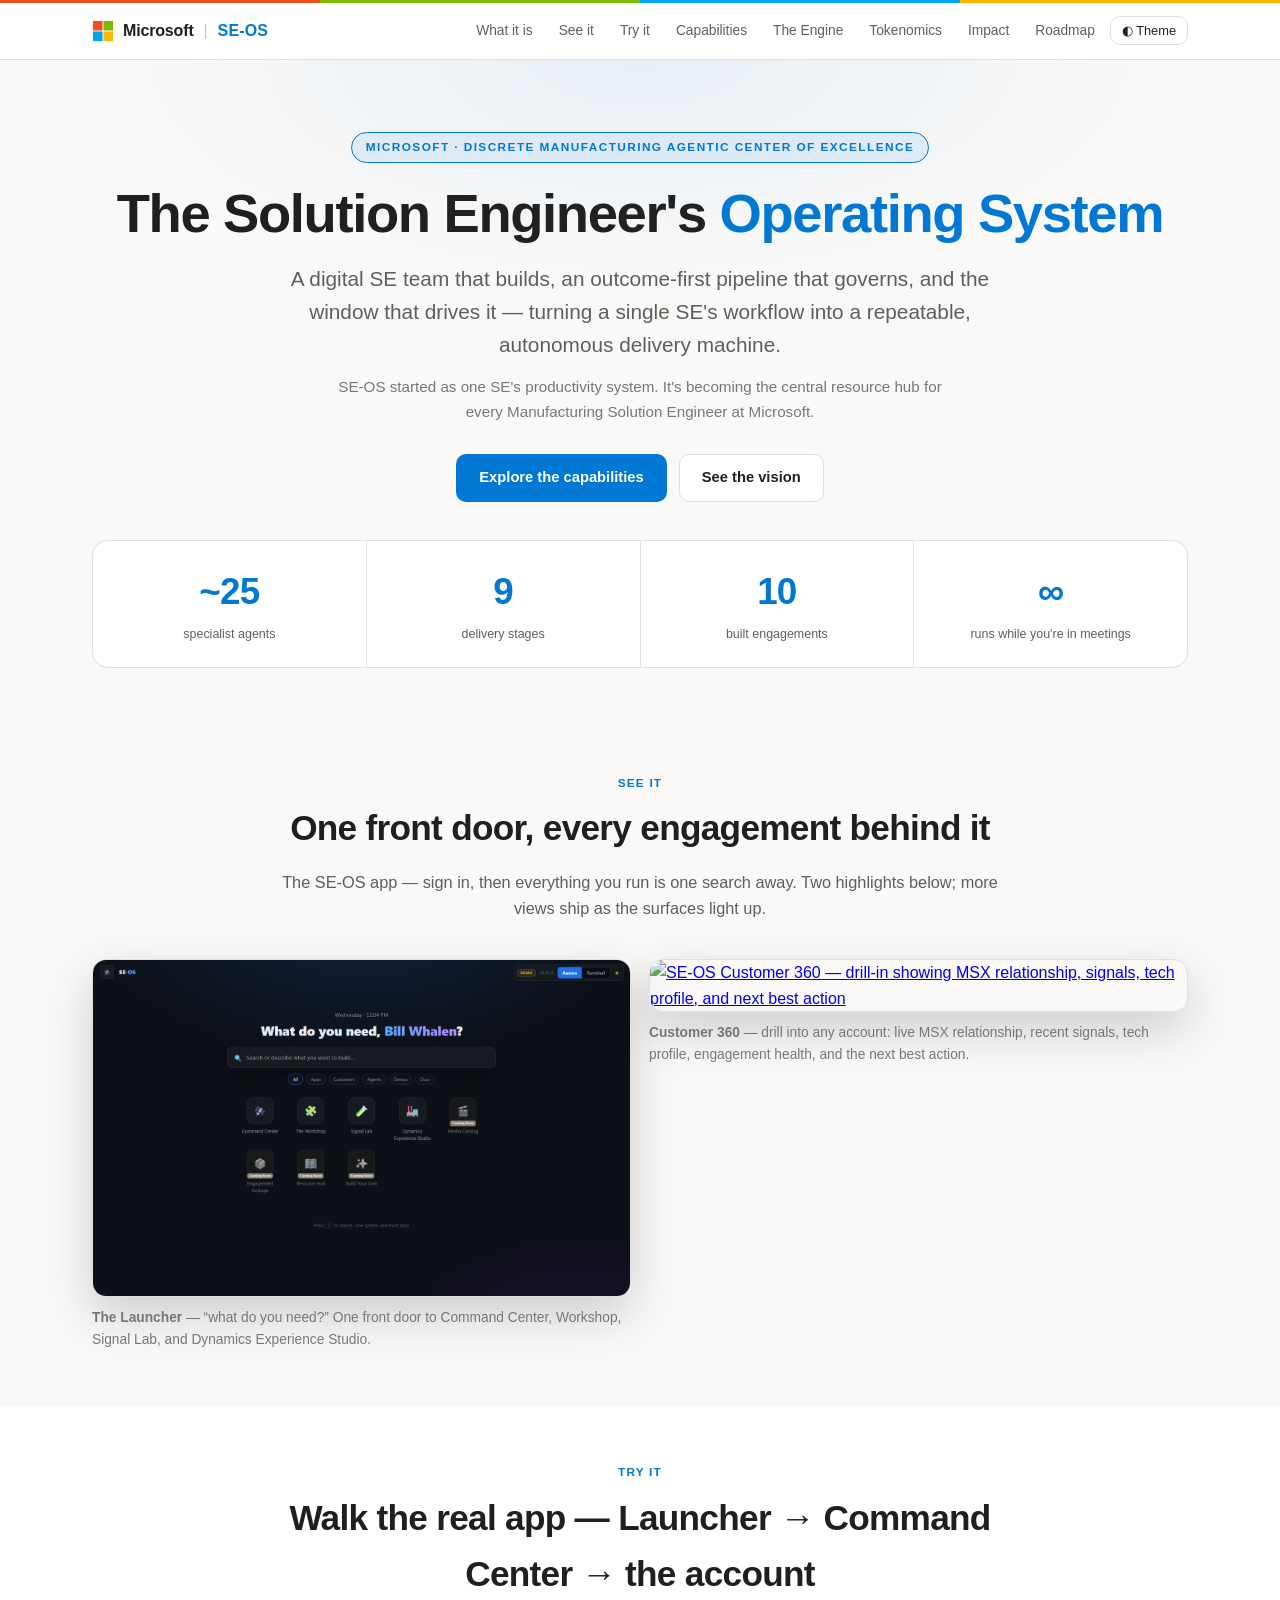
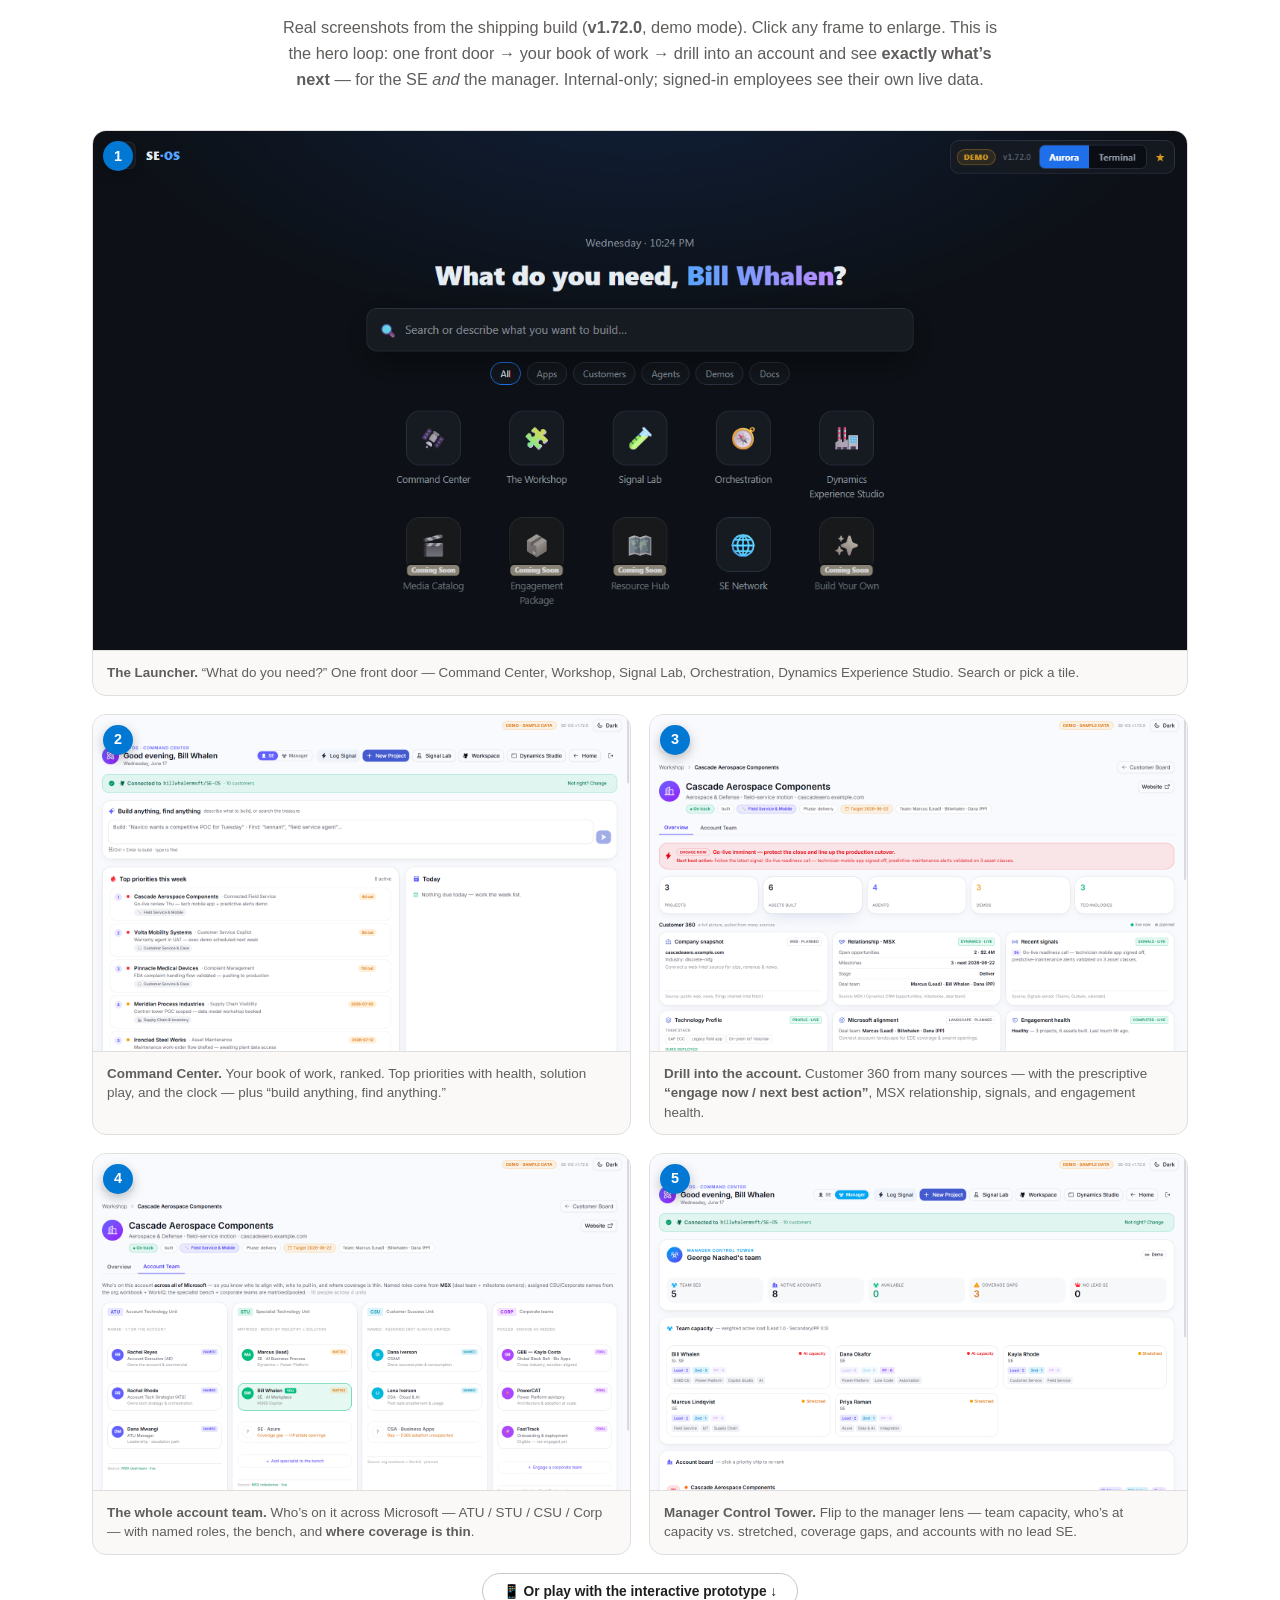
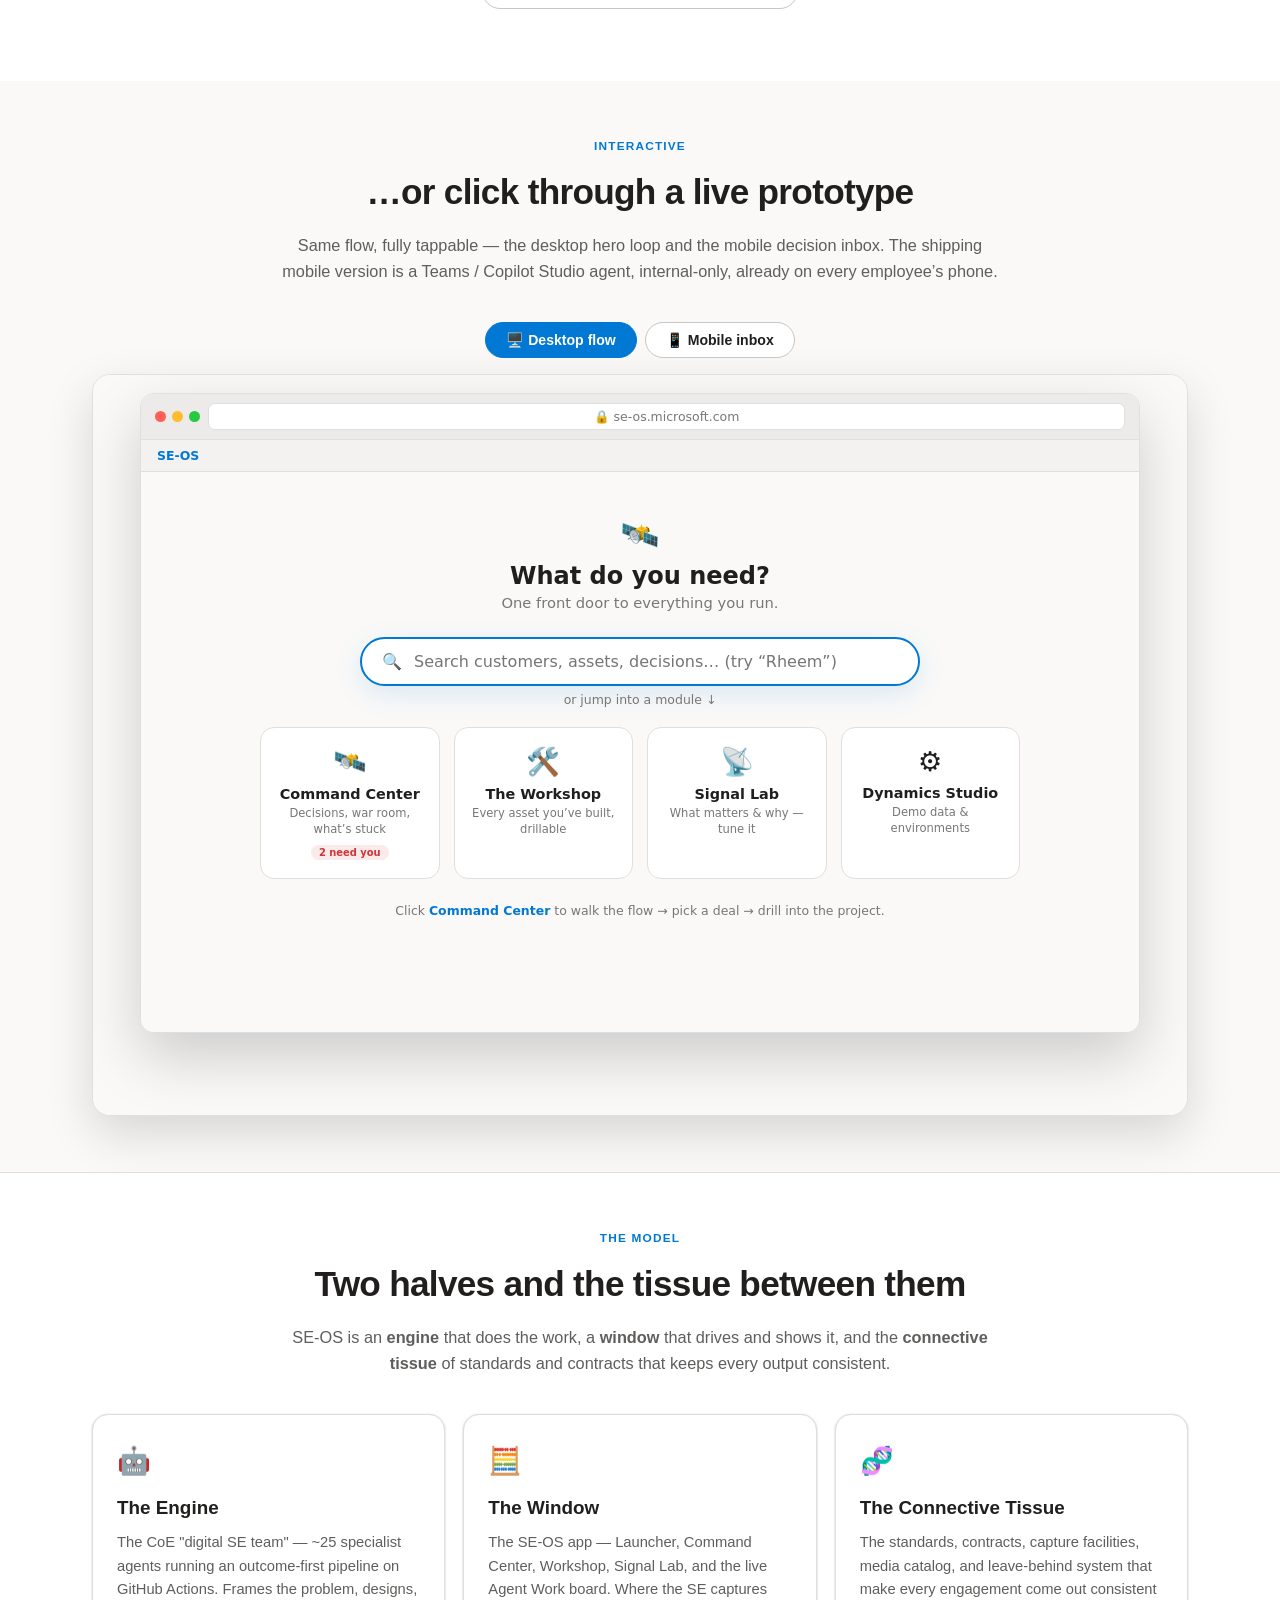
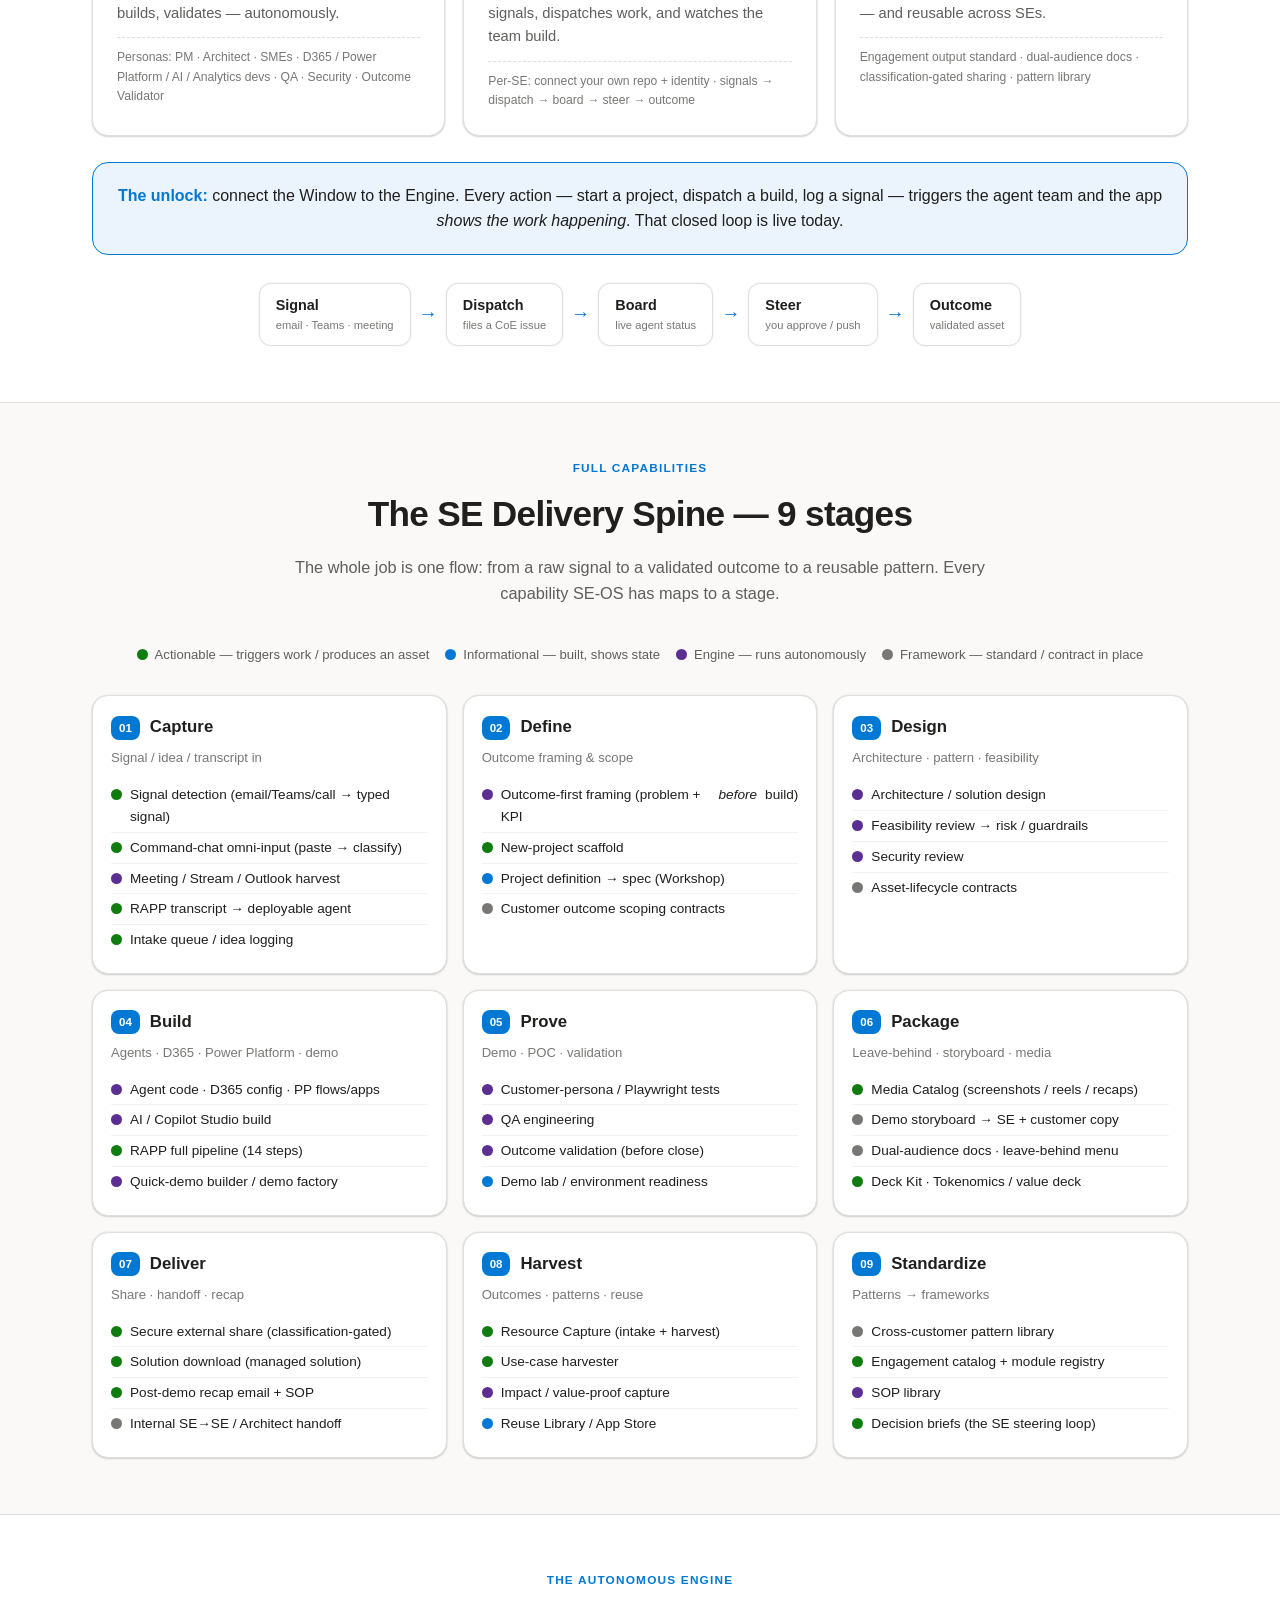
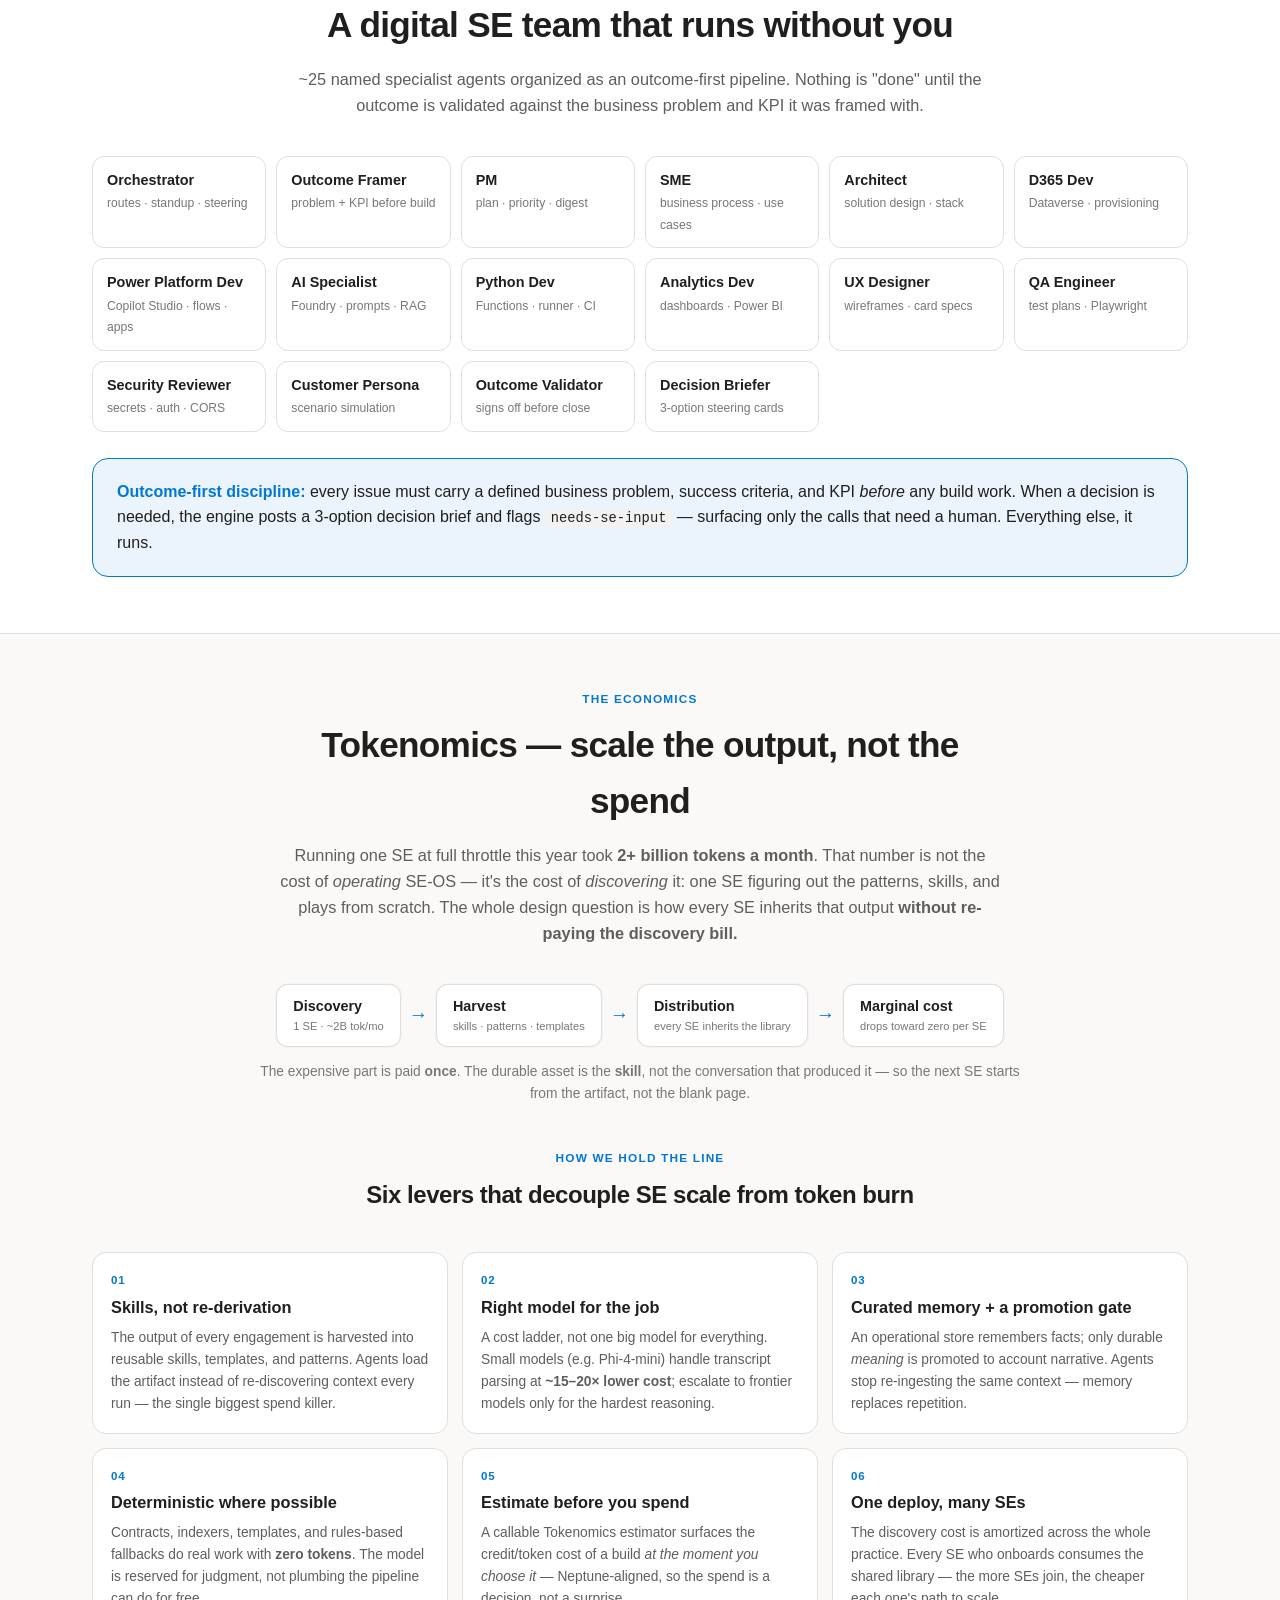
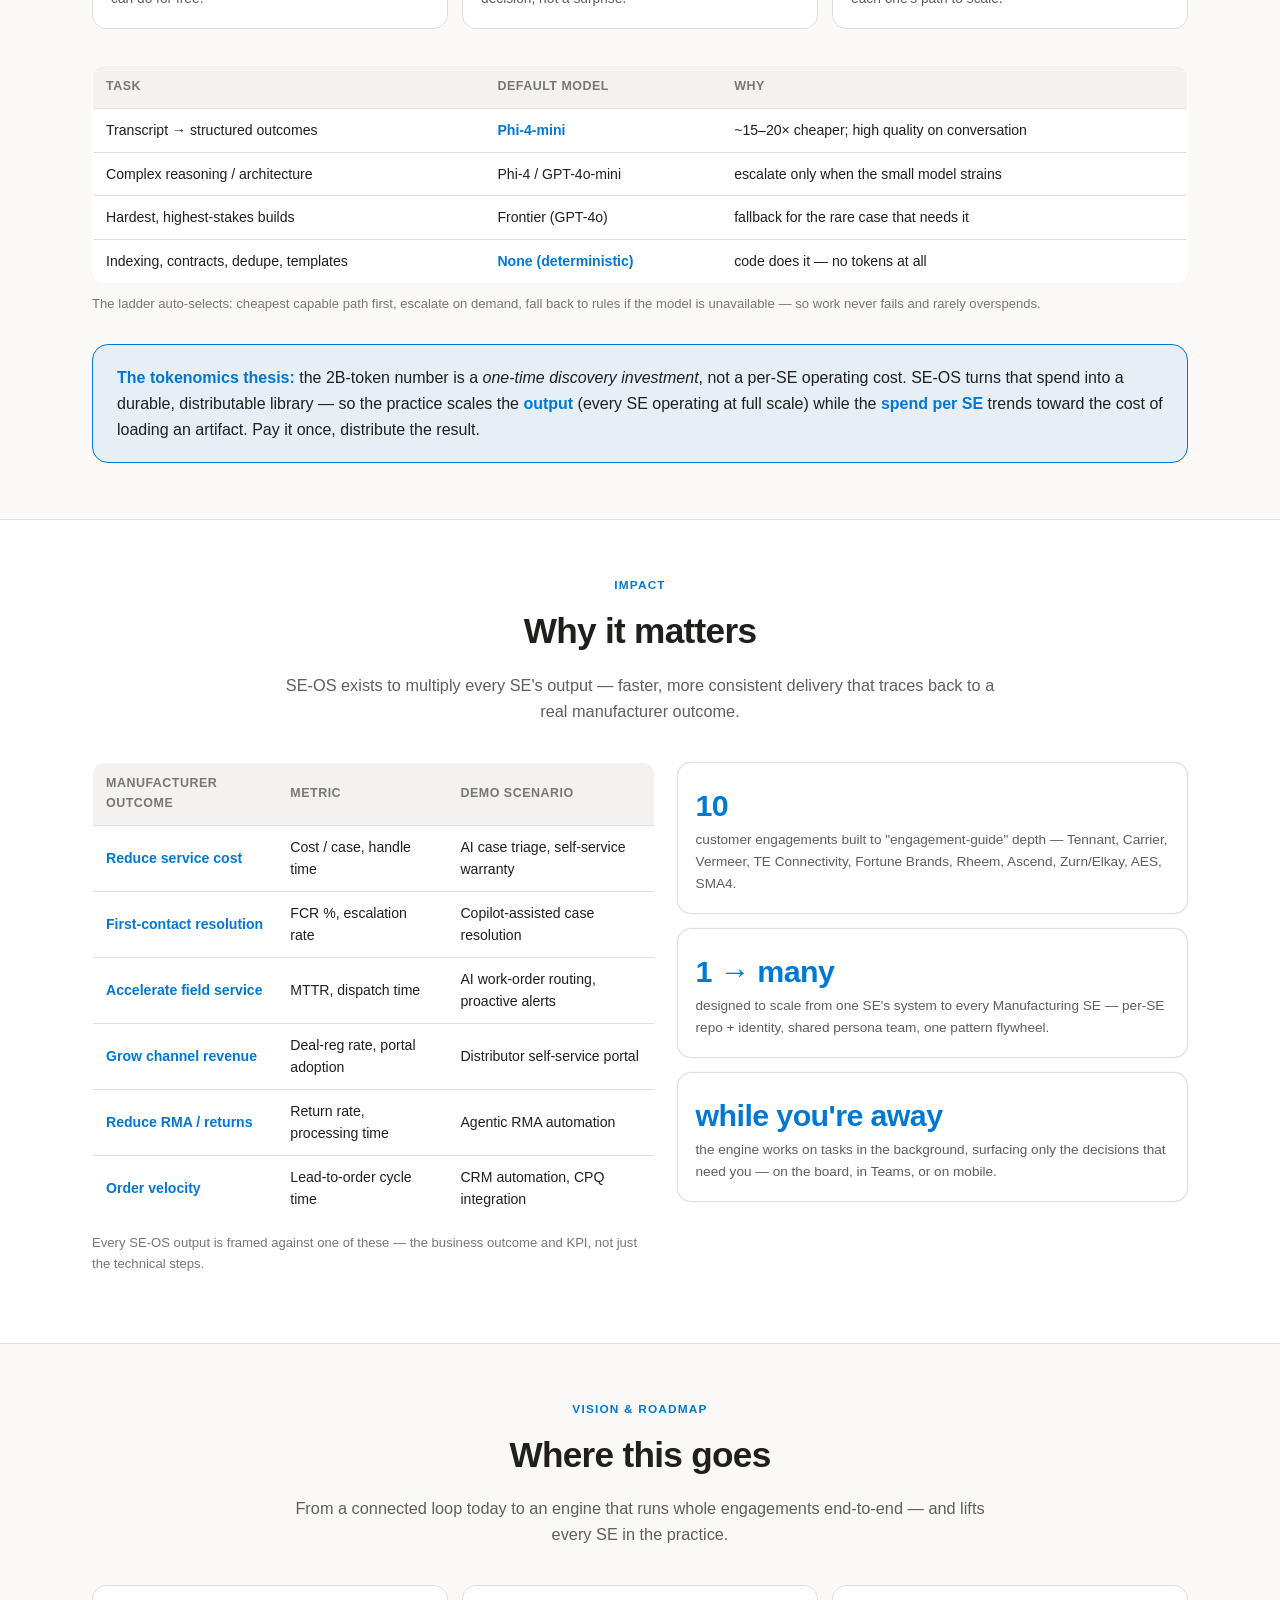
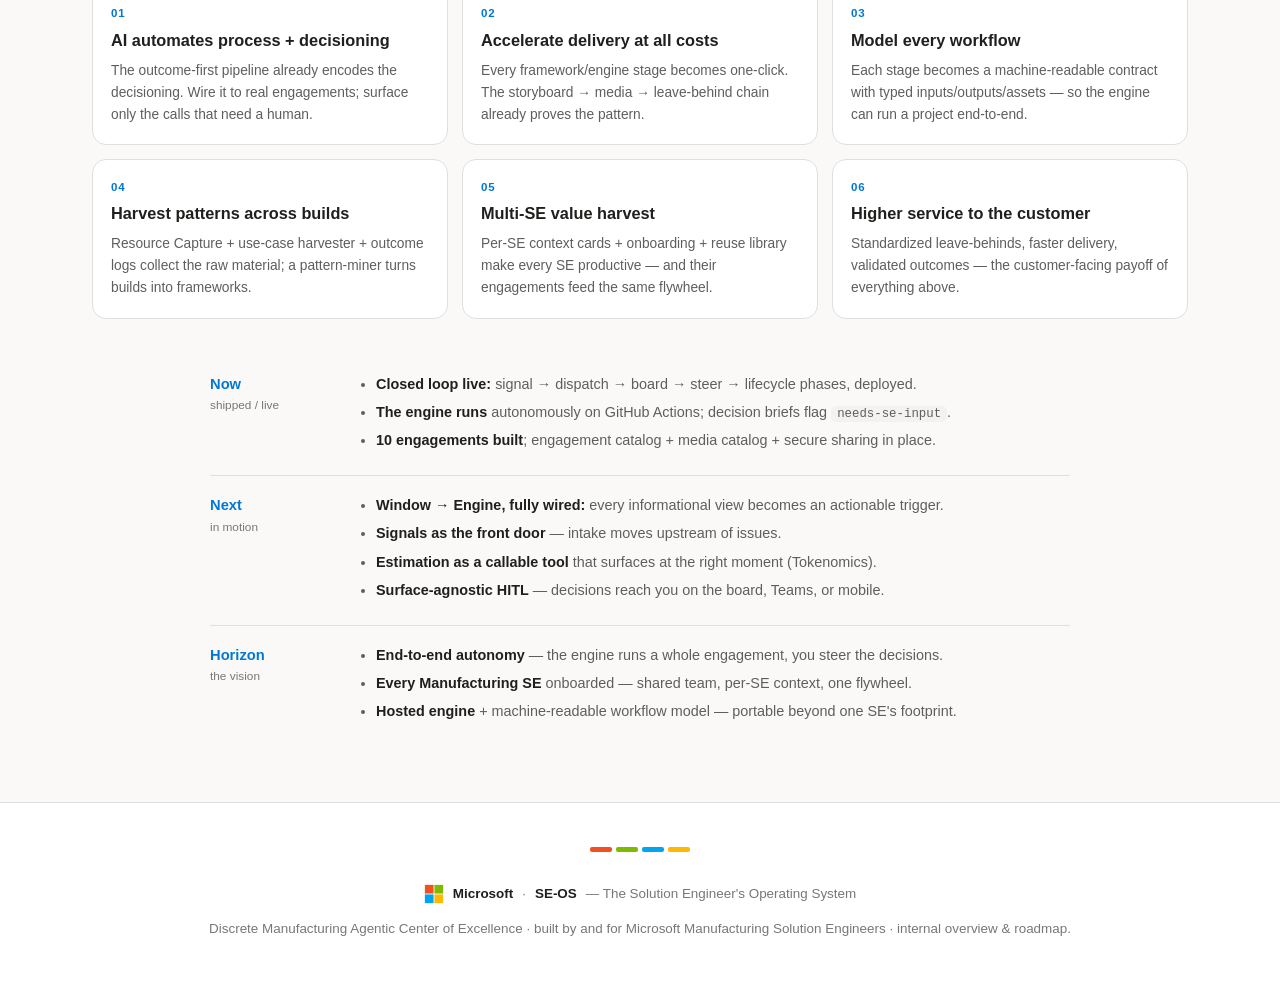
==== commit 59fb94ef: "feat: real-app walkthrough — 5 screenshots from the shipping build (v1.72.0) Bill wanted REAL screen" ====
--- a/index.html
+++ b/index.html
@@ -1,1783 +1,2435 @@
 <!DOCTYPE html> + 
 <html lang="en"> + 
 <head> + 
 <meta charset="UTF-8" /> + 
 <meta name="viewport" content="width=device-width, initial-scale=1.0" /> + 
 <title>SE-OS — The Solution Engineer's Operating System</title> + 
 <meta name="description" content="SE-OS: a digital SE team + the surface that drives it. Full capabilities, vision, roadmap, and impact for the Discrete Manufacturing Agentic Center of Excellence." /> + 
 <meta property="og:title" content="SE-OS — The Solution Engineer's Operating System" /> + 
 <meta property="og:description" content="A digital SE team, an outcome-first pipeline, and the window that drives it." /> + 
 <meta property="og:type" content="website" /> + 
 <link rel="icon" type="image/svg+xml" href="data:image/svg+xml,%3Csvg xmlns='http://www.w3.org/2000/svg' viewBox='0 0 23 23'%3E%3Crect x='1' y='1' width='10' height='10' fill='%23F25022'/%3E%3Crect x='12' y='1' width='10' height='10' fill='%237FBA00'/%3E%3Crect x='1' y='12' width='10' height='10' fill='%2300A4EF'/%3E%3Crect x='12' y='12' width='10' height='10' fill='%23FFB900'/%3E%3C/svg%3E" /> + 
 <script> + 
   (() => { + 
     const param = new URLSearchParams(window.location.search).get("clawpilotTheme"); + 
     const theme = param || (window.matchMedia("(prefers-color-scheme: dark)").matches ? "dark" : "light"); + 
     document.documentElement.setAttribute("data-theme", theme); + 
   })(); + 
 </script> + 
 <style> + 
 :root { + 
   color-scheme: light; + 
   --cp-bg: #faf9f8; --cp-bg-elevated: #ffffff; --cp-surface: #ffffff; --cp-surface-soft: #f3f2f1; + 
   --cp-border: #e1dfdd; --cp-border-strong: #c8c6c4; --cp-text: #201f1e; --cp-text-muted: #605e5c; + 
   --cp-text-soft: #797775; --cp-accent: #0078d4; --cp-accent-hover: #106ebe; + 
   --cp-accent-soft: rgba(0, 120, 212, 0.08); --cp-accent-fg: #ffffff; --cp-success: #107c10; + 
   --cp-danger: #d13438; --cp-warning: #f7a800; --cp-link: #0067b8; + 
   --cp-shadow: 0 18px 48px rgba(0, 0, 0, 0.10); --cp-highlight: rgba(0, 120, 212, 0.12); + 
   --cp-info: #0078d4; --cp-engine: #5c2e91; --cp-framework: #797775; + 
   --ms-orange: #f25022; --ms-green: #7fba00; --ms-blue: #00a4ef; --ms-yellow: #ffb900; + 
 } + 
 html[data-theme="dark"] { + 
   color-scheme: dark; + 
   --cp-bg: #1b1a19; --cp-bg-elevated: #201f1e; --cp-surface: #252423; --cp-surface-soft: #2d2c2b; + 
   --cp-border: #3b3a39; --cp-border-strong: #565451; --cp-text: #f3f2f1; --cp-text-muted: #c8c6c4; + 
   --cp-text-soft: #a19f9d; --cp-accent: #50b0ff; --cp-accent-hover: #6cbcff; + 
   --cp-accent-soft: rgba(80, 176, 255, 0.16); --cp-accent-fg: #11100f; --cp-success: #6bb700; + 
   --cp-danger: #f1707b; --cp-warning: #ffc83d; --cp-link: #6cb8f6; + 
   --cp-shadow: 0 18px 48px rgba(0, 0, 0, 0.45); --cp-highlight: rgba(80, 176, 255, 0.14); + 
   --cp-info: #50b0ff; --cp-engine: #b4a0e5; --cp-framework: #a19f9d; + 
   --ms-orange: #f25022; --ms-green: #7fba00; --ms-blue: #2bc4ff; --ms-yellow: #ffc83d; + 
 } + 
 * { box-sizing: border-box; } + 
 html { scroll-behavior: smooth; } + 
 body { + 
   margin: 0; background: var(--cp-bg); color: var(--cp-text); + 
   font-family: "Segoe UI", Aptos, Calibri, -apple-system, BlinkMacSystemFont, sans-serif; + 
   line-height: 1.6; + 
 } + 
 .wrap { max-width: 1140px; margin: 0 auto; padding: 0 22px; } + 
 code { font-family: Consolas, "Courier New", Courier, monospace; font-size: 0.86em; background: var(--cp-surface-soft); padding: 1px 6px; border-radius: 5px; } + 
 nav.bar { position: sticky; top: 0; z-index: 50; background: var(--cp-bg-elevated); border-bottom: 1px solid var(--cp-border); backdrop-filter: blur(6px); } + 
 nav.bar .wrap { display: flex; align-items: center; justify-content: space-between; height: 56px; } + 
 .brand { display: flex; align-items: center; gap: 9px; font-weight: 600; font-size: 1rem; letter-spacing: -0.01em; } + 
 .brand .logo { width: 22px; height: 22px; flex-shrink: 0; } + 
 .brand .ms-word { font-weight: 600; color: var(--cp-text); } + 
 .brand .brand-sep { color: var(--cp-border-strong); font-weight: 300; margin: 0 1px; } + 
 .brand .brand-prod { font-weight: 700; color: var(--cp-accent); letter-spacing: 0.01em; } + 
 .ms-topbar { height: 3px; width: 100%; background: linear-gradient(90deg, var(--ms-orange) 0 25%, var(--ms-green) 25% 50%, var(--ms-blue) 50% 75%, var(--ms-yellow) 75% 100%); } + 
 .ms-rule { display: inline-flex; gap: 4px; margin: 0 auto 18px; } + 
 .ms-rule i { width: 22px; height: 5px; border-radius: 2px; display: block; } + 
 .navlinks { display: flex; gap: 4px; align-items: center; } + 
 .navlinks a { color: var(--cp-text-muted); text-decoration: none; font-size: 0.86rem; padding: 7px 11px; border-radius: 8px; } + 
 .navlinks a:hover { color: var(--cp-text); background: var(--cp-surface-soft); } + 
 .tbtn { cursor: pointer; border: 1px solid var(--cp-border); background: var(--cp-surface); color: var(--cp-text); border-radius: 0.625rem; padding: 6px 11px; font-size: 0.8rem; } + 
 @media (max-width: 720px){ .navlinks a:not(.tbtn){ display: none; } } + 
 .hero { padding: 72px 0 50px; text-align: center; position: relative; overflow: hidden; } + 
 .hero::before { content:""; position:absolute; inset:0; background: radial-gradient(ellipse 60% 50% at 50% 0%, var(--cp-accent-soft), transparent 70%); pointer-events:none; } + 
 .eyebrow { display: inline-block; font-size: 0.74rem; text-transform: uppercase; letter-spacing: 0.12em; color: var(--cp-accent); font-weight: 600; padding: 5px 14px; border: 1px solid var(--cp-accent); border-radius: 999px; margin-bottom: 22px; background: var(--cp-accent-soft); } + 
 .hero h1 { font-size: clamp(2.1rem, 5vw, 3.4rem); line-height: 1.08; margin: 0 0 18px; letter-spacing: -0.025em; } + 
 .hero h1 .accent { color: var(--cp-accent); } + 
 .hero p.lede { font-size: clamp(1.05rem, 2.2vw, 1.3rem); color: var(--cp-text-muted); max-width: 720px; margin: 0 auto 14px; } + 
 .hero p.sub { font-size: 0.95rem; color: var(--cp-text-soft); max-width: 640px; margin: 0 auto 30px; } + 
 .cta { display: inline-flex; gap: 12px; flex-wrap: wrap; justify-content: center; } + 
 .btn { display: inline-block; text-decoration: none; font-weight: 600; font-size: 0.92rem; padding: 11px 22px; border-radius: 0.625rem; cursor: pointer; border: 1px solid transparent; } + 
 .btn.primary { background: var(--cp-accent); color: var(--cp-accent-fg); } + 
 .btn.primary:hover { background: var(--cp-accent-hover); } + 
 .btn.ghost { background: var(--cp-surface); color: var(--cp-text); border-color: var(--cp-border); } + 
 .btn.ghost:hover { border-color: var(--cp-border-strong); } + 
 .statband { display: grid; grid-template-columns: repeat(4, 1fr); gap: 1px; background: var(--cp-border); border: 1px solid var(--cp-border); border-radius: 16px; overflow: hidden; margin: 38px 0 0; } + 
 .statband .s { background: var(--cp-surface); padding: 22px 16px; text-align: center; } + 
 .statband .n { font-size: clamp(1.7rem, 4vw, 2.3rem); font-weight: 800; color: var(--cp-accent); letter-spacing: -0.02em; } + 
 .statband .l { font-size: 0.78rem; color: var(--cp-text-muted); margin-top: 3px; } + 
 @media (max-width: 680px){ .statband { grid-template-columns: repeat(2,1fr); } } + 
 section { padding: 56px 0; } + 
 section.alt { background: var(--cp-bg-elevated); border-top: 1px solid var(--cp-border); border-bottom: 1px solid var(--cp-border); } + 
 .sectionhead { text-align: center; max-width: 720px; margin: 0 auto 38px; } + 
 .sectionhead .kick { font-size: 0.74rem; text-transform: uppercase; letter-spacing: 0.1em; color: var(--cp-accent); font-weight: 600; } + 
 .sectionhead h2 { font-size: clamp(1.6rem, 3.5vw, 2.2rem); margin: 8px 0 12px; letter-spacing: -0.02em; } + 
 .sectionhead p { color: var(--cp-text-muted); font-size: 1.02rem; margin: 0; } + 
 .halves { display: grid; grid-template-columns: repeat(3, 1fr); gap: 18px; } + 
 @media (max-width: 860px){ .halves { grid-template-columns: 1fr; } } + 
 .half { background: var(--cp-surface); border: 1px solid var(--cp-border); border-radius: 16px; padding: 24px; box-shadow: 0 0 2px rgba(0,0,0,0.12), 0 1px 2px rgba(0,0,0,0.14); position: relative; } + 
 .half .ic { font-size: 1.7rem; margin-bottom: 10px; } + 
 .half h3 { margin: 0 0 8px; font-size: 1.18rem; } + 
 .half p { color: var(--cp-text-muted); font-size: 0.92rem; margin: 0 0 12px; } + 
 .half .meta { font-size: 0.76rem; color: var(--cp-text-soft); border-top: 1px dashed var(--cp-border); padding-top: 10px; } + 
 .unlock { margin-top: 26px; background: var(--cp-accent-soft); border: 1px solid var(--cp-accent); border-radius: 16px; padding: 20px 24px; text-align: center; } + 
 .unlock b { color: var(--cp-accent); } + 
 .loop { display: flex; flex-wrap: wrap; gap: 8px; align-items: center; justify-content: center; margin: 6px auto 0; max-width: 880px; } + 
 .loop .node { background: var(--cp-surface); border: 1px solid var(--cp-border); border-radius: 12px; padding: 10px 16px; font-weight: 600; font-size: 0.9rem; box-shadow: 0 0 2px rgba(0,0,0,0.1); } + 
 .loop .node small { display:block; font-weight: 400; font-size: 0.7rem; color: var(--cp-text-soft); } + 
 .loop .arr { color: var(--cp-accent); font-size: 1.2rem; } + 
 .legend { display: flex; flex-wrap: wrap; gap: 16px; justify-content: center; margin: 0 auto 30px; font-size: 0.82rem; color: var(--cp-text-muted); } + 
 .legend span { display: inline-flex; align-items: center; gap: 7px; } + 
 .d { width: 11px; height: 11px; border-radius: 999px; display: inline-block; } + 
 .d.act { background: var(--cp-success); } .d.inf { background: var(--cp-info); } + 
 .d.eng { background: var(--cp-engine); } .d.fw { background: var(--cp-framework); } + 
 .stages { display: grid; grid-template-columns: repeat(3, 1fr); gap: 16px; } + 
 @media (max-width: 900px){ .stages { grid-template-columns: 1fr 1fr; } } + 
 @media (max-width: 600px){ .stages { grid-template-columns: 1fr; } } + 
 .stage { background: var(--cp-surface); border: 1px solid var(--cp-border); border-radius: 16px; padding: 18px; box-shadow: 0 0 2px rgba(0,0,0,0.12), 0 1px 2px rgba(0,0,0,0.14); display: flex; flex-direction: column; } + 
 .stage .sh { display: flex; align-items: center; gap: 10px; margin-bottom: 4px; } + 
 .stage .num { font-size: 0.72rem; font-weight: 700; color: var(--cp-accent-fg); background: var(--cp-accent); border-radius: 8px; padding: 3px 8px; } + 
 .stage h4 { margin: 0; font-size: 1.05rem; } + 
 .stage .desc { font-size: 0.82rem; color: var(--cp-text-soft); margin: 2px 0 12px; } + 
 .stage ul { list-style: none; margin: 0; padding: 0; font-size: 0.85rem; } + 
 .stage li { display: flex; align-items: flex-start; gap: 8px; padding: 4px 0; border-top: 1px solid var(--cp-surface-soft); } + 
 .stage li:first-child { border-top: none; } + 
 .stage li .d { margin-top: 5px; flex-shrink: 0; } + 
 .agentgrid { display: grid; grid-template-columns: repeat(auto-fill, minmax(168px,1fr)); gap: 10px; } + 
 .agent { background: var(--cp-surface); border: 1px solid var(--cp-border); border-radius: 12px; padding: 12px 14px; font-size: 0.85rem; } + 
 .agent b { display: block; font-size: 0.9rem; } + 
 .agent span { color: var(--cp-text-soft); font-size: 0.76rem; } + 
 .impact { display: grid; grid-template-columns: 1.1fr 1fr; gap: 22px; align-items: start; } + 
 @media (max-width: 860px){ .impact { grid-template-columns: 1fr; } } + 
 .outcometable { width: 100%; border-collapse: collapse; font-size: 0.88rem; background: var(--cp-surface); border: 1px solid var(--cp-border); border-radius: 12px; overflow: hidden; } + 
 .outcometable th { background: var(--cp-surface-soft); text-align: left; padding: 11px 13px; font-size: 0.78rem; text-transform: uppercase; letter-spacing: 0.04em; color: var(--cp-text-soft); } + 
 .outcometable td { padding: 10px 13px; border-top: 1px solid var(--cp-border); } + 
 .outcometable td b { color: var(--cp-accent); } + 
 .bigimpact { display: flex; flex-direction: column; gap: 14px; } + 
 .imcard { background: var(--cp-surface); border: 1px solid var(--cp-border); border-radius: 14px; padding: 18px; box-shadow: 0 0 2px rgba(0,0,0,0.1); } + 
 .imcard .big { font-size: 1.9rem; font-weight: 800; color: var(--cp-accent); letter-spacing: -0.02em; } + 
 .imcard .cap { font-size: 0.85rem; color: var(--cp-text-muted); } + 
 .timeline { position: relative; margin: 0 auto; max-width: 860px; } + 
 .tl { display: grid; grid-template-columns: 130px 1fr; gap: 18px; padding: 18px 0; border-top: 1px solid var(--cp-border); } + 
 .tl:first-child { border-top: none; } + 
 .tl .phase { font-weight: 700; color: var(--cp-accent); font-size: 0.92rem; } + 
 .tl .phase small { display: block; color: var(--cp-text-soft); font-weight: 400; font-size: 0.74rem; } + 
 .tl ul { margin: 0; padding-left: 18px; font-size: 0.9rem; color: var(--cp-text-muted); } + 
 .tl ul li { margin-bottom: 5px; } + 
 .tl ul li b { color: var(--cp-text); } + 
 @media (max-width: 600px){ .tl { grid-template-columns: 1fr; gap: 6px; } } + 
 .visiongrid { display: grid; grid-template-columns: repeat(3,1fr); gap: 14px; } + 
 @media (max-width: 860px){ .visiongrid { grid-template-columns: 1fr; } } + 
 .vcard { background: var(--cp-surface); border: 1px solid var(--cp-border); border-radius: 14px; padding: 18px; } + 
 .vcard .vn { font-size: 0.72rem; color: var(--cp-accent); font-weight: 700; letter-spacing: 0.08em; } + 
 .vcard h4 { margin: 4px 0 7px; font-size: 1.02rem; } + 
 .vcard p { margin: 0; font-size: 0.86rem; color: var(--cp-text-muted); } + 
 footer { background: var(--cp-bg-elevated); border-top: 1px solid var(--cp-border); padding: 34px 0; text-align: center; color: var(--cp-text-soft); font-size: 0.84rem; } + 
 footer .fbrand { font-weight: 700; color: var(--cp-text); } + 
 .reveal { opacity: 0; transform: translateY(14px); transition: opacity .6s ease, transform .6s ease; } + 
 .reveal.in { opacity: 1; transform: none; } + 
 @media (prefers-reduced-motion: reduce) { .reveal { opacity: 1 !important; transform: none !important; transition: none; } } + 
 </style> + 
 <noscript><style>.reveal{opacity:1 !important;transform:none !important;}</style></noscript> + 
 </head> + 
 <body> -
++
+   
 <div class="ms-topbar" aria-hidden="true"></div> -
++
+   
 <nav class="bar"> + 
   <div class="wrap"> + 
     <div class="brand"> + 
       <svg class="logo" viewBox="0 0 23 23" aria-hidden="true"><rect x="1" y="1" width="10" height="10" fill="#F25022"/><rect x="12" y="1" width="10" height="10" fill="#7FBA00"/><rect x="1" y="12" width="10" height="10" fill="#00A4EF"/><rect x="12" y="12" width="10" height="10" fill="#FFB900"/></svg> + 
       <span class="ms-word">Microsoft</span><span class="brand-sep">|</span><span class="brand-prod">SE-OS</span> -
-    </div>++
+    </div>+  
     <div class="navlinks"> + 
       <a href="#what">What it is</a> + 
       <a href="#see">See it</a>+ 
       <a href="#tryit">Try it</a> + 
       <a href="#spine">Capabilities</a> + 
       <a href="#engine">The Engine</a> + 
       <a href="#tokenomics">Tokenomics</a> + 
       <a href="#impact">Impact</a> + 
       <a href="#roadmap">Roadmap</a> + 
       <button class="tbtn" onclick="(function(){var d=document.documentElement;var t=d.getAttribute('data-theme')==='dark'?'light':'dark';d.setAttribute('data-theme',t);})()">&#9680; Theme</button> -
-    </div>++
+    </div>+  
   </div> + 
 </nav> -
++
+   
 <header class="hero"> + 
   <div class="wrap"> + 
     <span class="eyebrow">Microsoft &middot; Discrete Manufacturing Agentic Center of Excellence</span> + 
     <h1>The Solution Engineer's <span class="accent">Operating System</span></h1> + 
     <p class="lede">A digital SE team that builds, an outcome-first pipeline that governs, and the window that drives it &mdash; turning a single SE's workflow into a repeatable, autonomous delivery machine.</p> + 
     <p class="sub">SE-OS started as one SE's productivity system. It's becoming the central resource hub for every Manufacturing Solution Engineer at Microsoft.</p> + 
     <div class="cta"> + 
       <a class="btn primary" href="#spine">Explore the capabilities</a> + 
       <a class="btn ghost" href="#roadmap">See the vision</a> -
-    </div>++
+    </div>+  
     <div class="statband"> + 
       <div class="s"><div class="n" data-count="25">~25</div><div class="l">specialist agents</div></div> + 
       <div class="s"><div class="n" data-count="9">9</div><div class="l">delivery stages</div></div> + 
       <div class="s"><div class="n" data-count="10">10</div><div class="l">built engagements</div></div> + 
       <div class="s"><div class="n">&infin;</div><div class="l">runs while you're in meetings</div></div> -
-    </div>++
+    </div>+  
   </div> + 
 </header> -
++
+   
 <section id="see"> + 
   <div class="wrap"> + 
     <div class="sectionhead reveal"> + 
       <div class="kick">See it</div> + 
       <h2>One front door, every engagement behind it</h2> + 
       <p>The SE-OS app &mdash; sign in, then everything you run is one search away. Two highlights below; more views ship as the surfaces light up.</p> -
-    </div>++
+    </div>+  
     <div class="halves reveal" style="grid-template-columns:1fr 1fr;align-items:start"> + 
       <figure style="margin:0"> + 
         <a href="img/seos-launcher.png" target="_blank" rel="noopener"> + 
           <img src="img/seos-launcher.png" alt="SE-OS Launcher — one search box and tiles for every module" loading="lazy" + 
                style="width:100%;border:1px solid var(--cp-border);border-radius:14px;box-shadow:0 18px 48px rgba(0,0,0,0.18);display:block" /> + 
         </a> + 
         <figcaption style="margin-top:10px;font-size:0.86rem;color:var(--cp-text-soft)"><b>The Launcher</b> &mdash; &ldquo;what do you need?&rdquo; One front door to Command Center, Workshop, Signal Lab, and Dynamics Experience Studio.</figcaption> + 
       </figure> + 
       <figure style="margin:0"> + 
         <a href="img/seos-customer360.png" target="_blank" rel="noopener"> + 
           <img src="img/seos-customer360.png" alt="SE-OS Customer 360 — drill-in showing MSX relationship, signals, tech profile, and next best action" loading="lazy" + 
                style="width:100%;border:1px solid var(--cp-border);border-radius:14px;box-shadow:0 18px 48px rgba(0,0,0,0.18);display:block" /> + 
         </a> + 
         <figcaption style="margin-top:10px;font-size:0.86rem;color:var(--cp-text-soft)"><b>Customer 360</b> &mdash; drill into any account: live MSX relationship, recent signals, tech profile, engagement health, and the next best action.</figcaption> + 
       </figure> -
-    </div>++
+    </div>+  
   </div> + 
 </section>-
++
+  
 <section id="tryit" style="background:var(--cp-surface)">
   <div class="wrap">
     <div class="sectionhead reveal">
       <div class="kick">Try it</div>
-      <h2>Walk the flow &mdash; Launcher &rarr; Command Center &rarr; project, then answer it from your phone</h2>
-      <p>Two live, tappable prototypes. The <b>desktop</b> flow is the hero loop: one front door &rarr; your book of work &rarr; drill into a project and see <b>exactly where it&rsquo;s stuck</b> with the <b>prescribed next move</b>. The <b>mobile</b> view is the same decision inbox in your pocket. The shipping version is internal-only &mdash; a Teams / Copilot Studio agent already on every employee&rsquo;s phone.</p>
+      <h2>Walk the real app &mdash; Launcher &rarr; Command Center &rarr; the account</h2>
+      <p>Real screenshots from the shipping build (<b>v1.72.0</b>, demo mode). Click any frame to enlarge. This is the hero loop: one front door &rarr; your book of work &rarr; drill into an account and see <b>exactly what&rsquo;s next</b> &mdash; for the SE <i>and</i> the manager. Internal-only; signed-in employees see their own live data.</p>
+    </div>
+
+    <div class="wt reveal">
+      <figure class="wtstep" onclick="wtOpen(0)">
+        <div class="wtnum">1</div>
+        <img src="img/walkthrough/real-01-launcher.png" alt="SE-OS Launcher — What do you need, Bill Whalen? with module tiles" loading="lazy" />
+        <figcaption><b>The Launcher.</b> &ldquo;What do you need?&rdquo; One front door &mdash; Command Center, Workshop, Signal Lab, Orchestration, Dynamics Experience Studio. Search or pick a tile.</figcaption>
+      </figure>
+      <figure class="wtstep" onclick="wtOpen(1)">
+        <div class="wtnum">2</div>
+        <img src="img/walkthrough/real-02-command-center.png" alt="SE-OS Command Center — top priorities this week" loading="lazy" />
+        <figcaption><b>Command Center.</b> Your book of work, ranked. Top priorities with health, solution play, and the clock &mdash; plus &ldquo;build anything, find anything.&rdquo;</figcaption>
+      </figure>
+      <figure class="wtstep" onclick="wtOpen(2)">
+        <div class="wtnum">3</div>
+        <img src="img/walkthrough/real-03-project.png" alt="SE-OS Customer 360 — Cascade Aerospace with next best action" loading="lazy" />
+        <figcaption><b>Drill into the account.</b> Customer 360 from many sources &mdash; with the prescriptive <b>&ldquo;engage now / next best action&rdquo;</b>, MSX relationship, signals, and engagement health.</figcaption>
+      </figure>
+      <figure class="wtstep" onclick="wtOpen(3)">
+        <div class="wtnum">4</div>
+        <img src="img/walkthrough/real-04-account-team.png" alt="SE-OS Account Team — ATU, STU, CSU, Corp coverage" loading="lazy" />
+        <figcaption><b>The whole account team.</b> Who&rsquo;s on it across Microsoft &mdash; ATU / STU / CSU / Corp &mdash; with named roles, the bench, and <b>where coverage is thin</b>.</figcaption>
+      </figure>
+      <figure class="wtstep" onclick="wtOpen(4)">
+        <div class="wtnum">5</div>
+        <img src="img/walkthrough/real-05-manager.png" alt="SE-OS Manager Control Tower — team capacity" loading="lazy" />
+        <figcaption><b>Manager Control Tower.</b> Flip to the manager lens &mdash; team capacity, who&rsquo;s at capacity vs. stretched, coverage gaps, and accounts with no lead SE.</figcaption>
+      </figure>
+    </div>
+
+    <p style="text-align:center;margin-top:18px">
+      <button onclick="document.getElementById('tryit-proto').scrollIntoView({behavior:'smooth'})" style="cursor:pointer;border:1px solid var(--cp-border-strong);background:var(--cp-surface);color:var(--cp-text);border-radius:30px;padding:9px 20px;font-size:0.86rem;font-weight:700;font-family:inherit">&#128241; Or play with the interactive prototype &darr;</button>
+    </p>
+  </div>
+
+  <!-- lightbox -->
+  <div id="wtbox" onclick="wtClose()" style="display:none;position:fixed;inset:0;background:rgba(0,0,0,0.86);z-index:999;align-items:center;justify-content:center;flex-direction:column;padding:20px;cursor:zoom-out">
+    <img id="wtimg" src="" alt="" style="max-width:96%;max-height:82%;border-radius:10px;box-shadow:0 24px 70px rgba(0,0,0,0.6)" />
+    <div id="wtcap" style="color:#fff;font-size:0.92rem;margin-top:14px;max-width:760px;text-align:center"></div>
+    <div style="color:rgba(255,255,255,0.6);font-size:0.8rem;margin-top:10px">click anywhere to close &middot; &larr; / &rarr; to step</div>
+  </div>
+  <style>
+    .wt{display:grid;grid-template-columns:repeat(2,1fr);gap:18px}
+    @media(max-width:780px){.wt{grid-template-columns:1fr}}
+    .wtstep{margin:0;position:relative;cursor:zoom-in;background:var(--cp-bg);border:1px solid var(--cp-border);border-radius:14px;overflow:hidden;transition:all .15s}
+    .wtstep:hover{border-color:var(--cp-accent);box-shadow:0 14px 36px rgba(0,0,0,0.16);transform:translateY(-2px)}
+    .wtstep img{width:100%;display:block;border-bottom:1px solid var(--cp-border)}
+    .wtstep figcaption{padding:12px 14px;font-size:0.84rem;color:var(--cp-text-muted);line-height:1.45}
+    .wtstep .wtnum{position:absolute;top:10px;left:10px;width:30px;height:30px;border-radius:50%;background:var(--cp-accent);color:#fff;font-weight:800;display:flex;align-items:center;justify-content:center;font-size:0.9rem;box-shadow:0 4px 12px rgba(0,0,0,0.25);z-index:2}
+    .wtstep:first-child{grid-column:1 / -1}
+    .wtstep:first-child img{max-height:520px;object-fit:cover;object-position:top}
+  </style>
+  <script>
+    var WT=[
+      {src:'img/walkthrough/real-01-launcher.png',cap:'1 · The Launcher — one front door to everything you run.'},
+      {src:'img/walkthrough/real-02-command-center.png',cap:'2 · Command Center — your book of work, ranked by what matters this week.'},
+      {src:'img/walkthrough/real-03-project.png',cap:'3 · Customer 360 — the prescriptive next best action, pulled from many sources.'},
+      {src:'img/walkthrough/real-04-account-team.png',cap:'4 · Account Team — who is on the account across Microsoft, and where coverage is thin.'},
+      {src:'img/walkthrough/real-05-manager.png',cap:'5 · Manager Control Tower — team capacity, coverage gaps, accounts with no lead SE.'}
+    ];
+    var wtI=0;
+    function wtOpen(i){wtI=i;var b=document.getElementById('wtbox');document.getElementById('wtimg').src=WT[i].src;document.getElementById('wtcap').textContent=WT[i].cap;b.style.display='flex';}
+    function wtClose(){document.getElementById('wtbox').style.display='none';}
+    function wtStep(d){wtI=(wtI+d+WT.length)%WT.length;document.getElementById('wtimg').src=WT[wtI].src;document.getElementById('wtcap').textContent=WT[wtI].cap;}
+    document.addEventListener('keydown',function(e){if(document.getElementById('wtbox').style.display!=='flex')return;if(e.key==='Escape')wtClose();if(e.key==='ArrowRight')wtStep(1);if(e.key==='ArrowLeft')wtStep(-1);});
+  </script>
+</section>
+
+<section id="tryit-proto" style="background:var(--cp-bg)">
+  <div class="wrap">
+    <div class="sectionhead reveal">
+      <div class="kick">Interactive</div>
+      <h2>&hellip;or click through a live prototype</h2>
+      <p>Same flow, fully tappable &mdash; the desktop hero loop and the mobile decision inbox. The shipping mobile version is a Teams / Copilot Studio agent, internal-only, already on every employee&rsquo;s phone.</p>
     </div>
     <div class="reveal" style="display:flex;gap:8px;justify-content:center;margin-bottom:16px">
-      <button id="tt-desk" onclick="tryitShow('desk')" style="cursor:pointer;border:1px solid var(--cp-accent);background:var(--cp-accent);color:#fff;border-radius:30px;padding:9px 20px;font-size:0.88rem;font-weight:700;font-family:inherit">&#128421;&#65039; Desktop &mdash; Launcher &rarr; Project</button>
-      <button id="tt-mob" onclick="tryitShow('mob')" style="cursor:pointer;border:1px solid var(--cp-border-strong);background:var(--cp-surface);color:var(--cp-text);border-radius:30px;padding:9px 20px;font-size:0.88rem;font-weight:700;font-family:inherit">&#128241; Mobile &mdash; Decision Inbox</button>
+      <button id="tt-desk" onclick="tryitShow('desk')" style="cursor:pointer;border:1px solid var(--cp-accent);background:var(--cp-accent);color:#fff;border-radius:30px;padding:9px 20px;font-size:0.88rem;font-weight:700;font-family:inherit">&#128421;&#65039; Desktop flow</button>
+      <button id="tt-mob" onclick="tryitShow('mob')" style="cursor:pointer;border:1px solid var(--cp-border-strong);background:var(--cp-surface);color:var(--cp-text);border-radius:30px;padding:9px 20px;font-size:0.88rem;font-weight:700;font-family:inherit">&#128241; Mobile inbox</button>
     </div>
     <div id="tt-deskwrap" class="reveal" style="border:1px solid var(--cp-border);border-radius:18px;overflow:hidden;box-shadow:0 18px 48px rgba(0,0,0,0.14);background:var(--cp-bg)">
-      <iframe src="prototypes/launcher-command-center.html" title="SE-OS Launcher to Command Center to Project — interactive prototype"
-        loading="lazy" style="width:100%;height:740px;border:0;display:block"></iframe>
+      <iframe src="prototypes/launcher-command-center.html" title="SE-OS desktop prototype" loading="lazy" style="width:100%;height:740px;border:0;display:block"></iframe>
     </div>
     <div id="tt-mobwrap" class="reveal" style="display:none;border:1px solid var(--cp-border);border-radius:18px;overflow:hidden;box-shadow:0 18px 48px rgba(0,0,0,0.14);background:var(--cp-bg)">
-      <iframe src="prototypes/mobile-inbox.html" title="SE-OS Decision Inbox — interactive prototype"
-        loading="lazy" style="width:100%;height:760px;border:0;display:block"></iframe>
+      <iframe src="prototypes/mobile-inbox.html" title="SE-OS mobile inbox prototype" loading="lazy" style="width:100%;height:760px;border:0;display:block"></iframe>
     </div>
-    <p style="margin-top:12px;font-size:0.82rem;color:var(--cp-text-soft);text-align:center">
-      Interactive prototypes &mdash; seeded with representative deals.
-      <a id="tt-fs" href="prototypes/launcher-command-center.html" target="_blank" rel="noopener" style="color:var(--cp-accent)">Open full screen &rarr;</a>
-    </p>
   </div>
   <script>
     function tryitShow(which){
       var d=document.getElementById('tt-deskwrap'), m=document.getElementById('tt-mobwrap');
-      var bd=document.getElementById('tt-desk'), bm=document.getElementById('tt-mob'), fs=document.getElementById('tt-fs');
+      var bd=document.getElementById('tt-desk'), bm=document.getElementById('tt-mob');
       var on='border:1px solid var(--cp-accent);background:var(--cp-accent);color:#fff;border-radius:30px;padding:9px 20px;font-size:0.88rem;font-weight:700;font-family:inherit;cursor:pointer';
       var off='border:1px solid var(--cp-border-strong);background:var(--cp-surface);color:var(--cp-text);border-radius:30px;padding:9px 20px;font-size:0.88rem;font-weight:700;font-family:inherit;cursor:pointer';
-      if(which==='mob'){ d.style.display='none'; m.style.display='block'; bm.style.cssText=on; bd.style.cssText=off; fs.href='prototypes/mobile-inbox.html'; }
-      else { m.style.display='none'; d.style.display='block'; bd.style.cssText=on; bm.style.cssText=off; fs.href='prototypes/launcher-command-center.html'; }
+      if(which==='mob'){ d.style.display='none'; m.style.display='block'; bm.style.cssText=on; bd.style.cssText=off; }
+      else { m.style.display='none'; d.style.display='block'; bd.style.cssText=on; bm.style.cssText=off; }
     }
   </script>
 </section> -
++
+   
 <section id="what" class="alt"> + 
   <div class="wrap"> + 
     <div class="sectionhead reveal"> + 
       <div class="kick">The model</div> + 
       <h2>Two halves and the tissue between them</h2> + 
       <p>SE-OS is an <b>engine</b> that does the work, a <b>window</b> that drives and shows it, and the <b>connective tissue</b> of standards and contracts that keeps every output consistent.</p> -
-    </div>++
+    </div>+  
     <div class="halves"> + 
       <div class="half reveal"> + 
         <div class="ic">&#129302;</div> + 
         <h3>The Engine</h3> + 
         <p>The CoE "digital SE team" &mdash; ~25 specialist agents running an outcome-first pipeline on GitHub Actions. Frames the problem, designs, builds, validates &mdash; autonomously.</p> + 
         <div class="meta">Personas: PM &middot; Architect &middot; SMEs &middot; D365 / Power Platform / AI / Analytics devs &middot; QA &middot; Security &middot; Outcome Validator</div> + 
       </div> + 
       <div class="half reveal"> + 
         <div class="ic">&#129518;</div> + 
         <h3>The Window</h3> + 
         <p>The SE-OS app &mdash; Launcher, Command Center, Workshop, Signal Lab, and the live Agent Work board. Where the SE captures signals, dispatches work, and watches the team build.</p> + 
         <div class="meta">Per-SE: connect your own repo + identity &middot; signals &rarr; dispatch &rarr; board &rarr; steer &rarr; outcome</div> + 
       </div> + 
       <div class="half reveal"> + 
         <div class="ic">&#129516;</div> + 
         <h3>The Connective Tissue</h3> + 
         <p>The standards, contracts, capture facilities, media catalog, and leave-behind system that make every engagement come out consistent &mdash; and reusable across SEs.</p> + 
         <div class="meta">Engagement output standard &middot; dual-audience docs &middot; classification-gated sharing &middot; pattern library</div> + 
       </div> -
-    </div>++
+    </div>+  
     <div class="unlock reveal"> + 
       <b>The unlock:</b> connect the Window to the Engine. Every action &mdash; start a project, dispatch a build, log a signal &mdash; triggers the agent team and the app <i>shows the work happening</i>. That closed loop is live today. -
-    </div>++
+    </div>+  
     <div class="loop reveal" style="margin-top:28px"> + 
       <div class="node">Signal<small>email &middot; Teams &middot; meeting</small></div> + 
       <span class="arr">&rarr;</span> + 
       <div class="node">Dispatch<small>files a CoE issue</small></div> + 
       <span class="arr">&rarr;</span> + 
       <div class="node">Board<small>live agent status</small></div> + 
       <span class="arr">&rarr;</span> + 
       <div class="node">Steer<small>you approve / push</small></div> + 
       <span class="arr">&rarr;</span> + 
       <div class="node">Outcome<small>validated asset</small></div> -
-    </div>++
+    </div>+  
   </div> + 
 </section> -
++
+   
 <section id="spine"> + 
   <div class="wrap"> + 
     <div class="sectionhead reveal"> + 
       <div class="kick">Full capabilities</div> + 
       <h2>The SE Delivery Spine &mdash; 9 stages</h2> + 
       <p>The whole job is one flow: from a raw signal to a validated outcome to a reusable pattern. Every capability SE-OS has maps to a stage.</p> -
-    </div>++
+    </div>+  
     <div class="legend reveal"> + 
       <span><i class="d act"></i> Actionable &mdash; triggers work / produces an asset</span> + 
       <span><i class="d inf"></i> Informational &mdash; built, shows state</span> + 
       <span><i class="d eng"></i> Engine &mdash; runs autonomously</span> + 
       <span><i class="d fw"></i> Framework &mdash; standard / contract in place</span> -
-    </div>++
+    </div>+  
     <div class="stages"> -
++
+   
       <div class="stage reveal"> + 
         <div class="sh"><span class="num">01</span><h4>Capture</h4></div> + 
         <div class="desc">Signal / idea / transcript in</div> + 
         <ul> + 
           <li><i class="d act"></i> Signal detection (email/Teams/call &rarr; typed signal)</li> + 
           <li><i class="d act"></i> Command-chat omni-input (paste &rarr; classify)</li> + 
           <li><i class="d eng"></i> Meeting / Stream / Outlook harvest</li> + 
           <li><i class="d act"></i> RAPP transcript &rarr; deployable agent</li> + 
           <li><i class="d act"></i> Intake queue / idea logging</li> + 
         </ul> + 
       </div> -
++
+   
       <div class="stage reveal"> + 
         <div class="sh"><span class="num">02</span><h4>Define</h4></div> + 
         <div class="desc">Outcome framing &amp; scope</div> + 
         <ul> + 
           <li><i class="d eng"></i> Outcome-first framing (problem + KPI <i>before</i> build)</li> + 
           <li><i class="d act"></i> New-project scaffold</li> + 
           <li><i class="d inf"></i> Project definition &rarr; spec (Workshop)</li> + 
           <li><i class="d fw"></i> Customer outcome scoping contracts</li> + 
         </ul> + 
       </div> -
++
+   
       <div class="stage reveal"> + 
         <div class="sh"><span class="num">03</span><h4>Design</h4></div> + 
         <div class="desc">Architecture &middot; pattern &middot; feasibility</div> + 
         <ul> + 
           <li><i class="d eng"></i> Architecture / solution design</li> + 
           <li><i class="d eng"></i> Feasibility review &rarr; risk / guardrails</li> + 
           <li><i class="d eng"></i> Security review</li> + 
           <li><i class="d fw"></i> Asset-lifecycle contracts</li> + 
         </ul> + 
       </div> -
++
+   
       <div class="stage reveal"> + 
         <div class="sh"><span class="num">04</span><h4>Build</h4></div> + 
         <div class="desc">Agents &middot; D365 &middot; Power Platform &middot; demo</div> + 
         <ul> + 
           <li><i class="d eng"></i> Agent code &middot; D365 config &middot; PP flows/apps</li> + 
           <li><i class="d eng"></i> AI / Copilot Studio build</li> + 
           <li><i class="d act"></i> RAPP full pipeline (14 steps)</li> + 
           <li><i class="d eng"></i> Quick-demo builder / demo factory</li> + 
         </ul> + 
       </div> -
++
+   
       <div class="stage reveal"> + 
         <div class="sh"><span class="num">05</span><h4>Prove</h4></div> + 
         <div class="desc">Demo &middot; POC &middot; validation</div> + 
         <ul> + 
           <li><i class="d eng"></i> Customer-persona / Playwright tests</li> + 
           <li><i class="d eng"></i> QA engineering</li> + 
           <li><i class="d eng"></i> Outcome validation (before close)</li> + 
           <li><i class="d inf"></i> Demo lab / environment readiness</li> + 
         </ul> + 
       </div> -
++
+   
       <div class="stage reveal"> + 
         <div class="sh"><span class="num">06</span><h4>Package</h4></div> + 
         <div class="desc">Leave-behind &middot; storyboard &middot; media</div> + 
         <ul> + 
           <li><i class="d act"></i> Media Catalog (screenshots / reels / recaps)</li> + 
           <li><i class="d fw"></i> Demo storyboard &rarr; SE + customer copy</li> + 
           <li><i class="d fw"></i> Dual-audience docs &middot; leave-behind menu</li> + 
           <li><i class="d act"></i> Deck Kit &middot; Tokenomics / value deck</li> + 
         </ul> + 
       </div> -
++
+   
       <div class="stage reveal"> + 
         <div class="sh"><span class="num">07</span><h4>Deliver</h4></div> + 
         <div class="desc">Share &middot; handoff &middot; recap</div> + 
         <ul> + 
           <li><i class="d act"></i> Secure external share (classification-gated)</li> + 
           <li><i class="d act"></i> Solution download (managed solution)</li> + 
           <li><i class="d act"></i> Post-demo recap email + SOP</li> + 
           <li><i class="d fw"></i> Internal SE&rarr;SE / Architect handoff</li> + 
         </ul> + 
       </div> -
++
+   
       <div class="stage reveal"> + 
         <div class="sh"><span class="num">08</span><h4>Harvest</h4></div> + 
         <div class="desc">Outcomes &middot; patterns &middot; reuse</div> + 
         <ul> + 
           <li><i class="d act"></i> Resource Capture (intake + harvest)</li> + 
           <li><i class="d act"></i> Use-case harvester</li> + 
           <li><i class="d eng"></i> Impact / value-proof capture</li> + 
           <li><i class="d inf"></i> Reuse Library / App Store</li> + 
         </ul> + 
       </div> -
++
+   
       <div class="stage reveal"> + 
         <div class="sh"><span class="num">09</span><h4>Standardize</h4></div> + 
         <div class="desc">Patterns &rarr; frameworks</div> + 
         <ul> + 
           <li><i class="d fw"></i> Cross-customer pattern library</li> + 
           <li><i class="d act"></i> Engagement catalog + module registry</li> + 
           <li><i class="d eng"></i> SOP library</li> + 
           <li><i class="d act"></i> Decision briefs (the SE steering loop)</li> + 
         </ul> + 
       </div> -
---
-    </div>++
++++
+    </div>+  
   </div> + 
 </section> -
++
+   
 <section id="engine" class="alt"> + 
   <div class="wrap"> + 
     <div class="sectionhead reveal"> + 
       <div class="kick">The autonomous engine</div> + 
       <h2>A digital SE team that runs without you</h2> + 
       <p>~25 named specialist agents organized as an outcome-first pipeline. Nothing is "done" until the outcome is validated against the business problem and KPI it was framed with.</p> -
-    </div>++
+    </div>+  
     <div class="agentgrid reveal"> + 
       <div class="agent"><b>Orchestrator</b><span>routes &middot; standup &middot; steering</span></div> + 
       <div class="agent"><b>Outcome Framer</b><span>problem + KPI before build</span></div> + 
       <div class="agent"><b>PM</b><span>plan &middot; priority &middot; digest</span></div> + 
       <div class="agent"><b>SME</b><span>business process &middot; use cases</span></div> + 
       <div class="agent"><b>Architect</b><span>solution design &middot; stack</span></div> + 
       <div class="agent"><b>D365 Dev</b><span>Dataverse &middot; provisioning</span></div> + 
       <div class="agent"><b>Power Platform Dev</b><span>Copilot Studio &middot; flows &middot; apps</span></div> + 
       <div class="agent"><b>AI Specialist</b><span>Foundry &middot; prompts &middot; RAG</span></div> + 
       <div class="agent"><b>Python Dev</b><span>Functions &middot; runner &middot; CI</span></div> + 
       <div class="agent"><b>Analytics Dev</b><span>dashboards &middot; Power BI</span></div> + 
       <div class="agent"><b>UX Designer</b><span>wireframes &middot; card specs</span></div> + 
       <div class="agent"><b>QA Engineer</b><span>test plans &middot; Playwright</span></div> + 
       <div class="agent"><b>Security Reviewer</b><span>secrets &middot; auth &middot; CORS</span></div> + 
       <div class="agent"><b>Customer Persona</b><span>scenario simulation</span></div> + 
       <div class="agent"><b>Outcome Validator</b><span>signs off before close</span></div> + 
       <div class="agent"><b>Decision Briefer</b><span>3-option steering cards</span></div> -
-    </div>++
+    </div>+  
     <div class="unlock reveal" style="margin-top:26px; text-align:left"> + 
       <b>Outcome-first discipline:</b> every issue must carry a defined business problem, success criteria, and KPI <i>before</i> any build work. When a decision is needed, the engine posts a 3-option decision brief and flags <code>needs-se-input</code> &mdash; surfacing only the calls that need a human. Everything else, it runs. -
-    </div>++
+    </div>+  
   </div> + 
 </section> -
++
+   
 <section id="tokenomics"> + 
   <div class="wrap"> + 
     <div class="sectionhead reveal"> + 
       <div class="kick">The economics</div> + 
       <h2>Tokenomics &mdash; scale the output, not the spend</h2> + 
       <p>Running one SE at full throttle this year took <b>2+ billion tokens a month</b>. That number is not the cost of <i>operating</i> SE-OS &mdash; it's the cost of <i>discovering</i> it: one SE figuring out the patterns, skills, and plays from scratch. The whole design question is how every SE inherits that output <b>without re-paying the discovery bill.</b></p> -
-    </div>--
++
+    </div>+++
+   
     <div class="loop reveal"> + 
       <div class="node">Discovery<small>1 SE &middot; ~2B tok/mo</small></div> + 
       <span class="arr">&rarr;</span> + 
       <div class="node">Harvest<small>skills &middot; patterns &middot; templates</small></div> + 
       <span class="arr">&rarr;</span> + 
       <div class="node">Distribution<small>every SE inherits the library</small></div> + 
       <span class="arr">&rarr;</span> + 
       <div class="node">Marginal cost<small>drops toward zero per SE</small></div> -
-    </div>++
+    </div>+  
     <p style="text-align:center;font-size:0.86rem;color:var(--cp-text-soft);margin:14px auto 0;max-width:760px">The expensive part is paid <b>once</b>. The durable asset is the <b>skill</b>, not the conversation that produced it &mdash; so the next SE starts from the artifact, not the blank page.</p> -
++
+   
     <div class="sectionhead reveal" style="margin-top:44px"> + 
       <div class="kick">How we hold the line</div> + 
       <h2 style="font-size:1.5rem">Six levers that decouple SE scale from token burn</h2> -
-    </div>++
+    </div>+  
     <div class="visiongrid reveal"> + 
       <div class="vcard"><div class="vn">01</div><h4>Skills, not re-derivation</h4><p>The output of every engagement is harvested into reusable skills, templates, and patterns. Agents load the artifact instead of re-discovering context every run &mdash; the single biggest spend killer.</p></div> + 
       <div class="vcard"><div class="vn">02</div><h4>Right model for the job</h4><p>A cost ladder, not one big model for everything. Small models (e.g. Phi-4-mini) handle transcript parsing at <b>~15&ndash;20&times; lower cost</b>; escalate to frontier models only for the hardest reasoning.</p></div> + 
       <div class="vcard"><div class="vn">03</div><h4>Curated memory + a promotion gate</h4><p>An operational store remembers facts; only durable <i>meaning</i> is promoted to account narrative. Agents stop re-ingesting the same context &mdash; memory replaces repetition.</p></div> + 
       <div class="vcard"><div class="vn">04</div><h4>Deterministic where possible</h4><p>Contracts, indexers, templates, and rules-based fallbacks do real work with <b>zero tokens</b>. The model is reserved for judgment, not plumbing the pipeline can do for free.</p></div> + 
       <div class="vcard"><div class="vn">05</div><h4>Estimate before you spend</h4><p>A callable Tokenomics estimator surfaces the credit/token cost of a build <i>at the moment you choose it</i> &mdash; Neptune-aligned, so the spend is a decision, not a surprise.</p></div> + 
       <div class="vcard"><div class="vn">06</div><h4>One deploy, many SEs</h4><p>The discovery cost is amortized across the whole practice. Every SE who onboards consumes the shared library &mdash; the more SEs join, the cheaper each one's path to scale.</p></div> -
-    </div>--
++
+    </div>+++
+   
     <div class="reveal" style="margin-top:36px"> + 
       <table class="outcometable"> + 
         <thead><tr><th>Task</th><th>Default model</th><th>Why</th></tr></thead> + 
         <tbody> + 
           <tr><td>Transcript &rarr; structured outcomes</td><td><b>Phi-4-mini</b></td><td>~15&ndash;20&times; cheaper; high quality on conversation</td></tr> + 
           <tr><td>Complex reasoning / architecture</td><td>Phi-4 / GPT-4o-mini</td><td>escalate only when the small model strains</td></tr> + 
           <tr><td>Hardest, highest-stakes builds</td><td>Frontier (GPT-4o)</td><td>fallback for the rare case that needs it</td></tr> + 
           <tr><td>Indexing, contracts, dedupe, templates</td><td><b>None (deterministic)</b></td><td>code does it &mdash; no tokens at all</td></tr> + 
         </tbody> + 
       </table> + 
       <p style="font-size:0.82rem;color:var(--cp-text-soft);margin-top:10px">The ladder auto-selects: cheapest capable path first, escalate on demand, fall back to rules if the model is unavailable &mdash; so work never fails and rarely overspends.</p> -
-    </div>--
++
+    </div>+++
+   
     <div class="unlock reveal" style="margin-top:30px;text-align:left"> + 
       <b>The tokenomics thesis:</b> the 2B-token number is a <i>one-time discovery investment</i>, not a per-SE operating cost. SE-OS turns that spend into a durable, distributable library &mdash; so the practice scales the <b>output</b> (every SE operating at full scale) while the <b>spend per SE</b> trends toward the cost of loading an artifact. Pay it once, distribute the result. -
-    </div>++
+    </div>+  
   </div> + 
 </section> -
++
+   
 <section id="impact" class="alt"> + 
   <div class="wrap"> + 
     <div class="sectionhead reveal"> + 
       <div class="kick">Impact</div> + 
       <h2>Why it matters</h2> + 
       <p>SE-OS exists to multiply every SE's output &mdash; faster, more consistent delivery that traces back to a real manufacturer outcome.</p> -
-    </div>++
+    </div>+  
     <div class="impact"> + 
       <div class="reveal"> + 
         <table class="outcometable"> + 
           <thead><tr><th>Manufacturer outcome</th><th>Metric</th><th>Demo scenario</th></tr></thead> + 
           <tbody> + 
             <tr><td><b>Reduce service cost</b></td><td>Cost / case, handle time</td><td>AI case triage, self-service warranty</td></tr> + 
             <tr><td><b>First-contact resolution</b></td><td>FCR %, escalation rate</td><td>Copilot-assisted case resolution</td></tr> + 
             <tr><td><b>Accelerate field service</b></td><td>MTTR, dispatch time</td><td>AI work-order routing, proactive alerts</td></tr> + 
             <tr><td><b>Grow channel revenue</b></td><td>Deal-reg rate, portal adoption</td><td>Distributor self-service portal</td></tr> + 
             <tr><td><b>Reduce RMA / returns</b></td><td>Return rate, processing time</td><td>Agentic RMA automation</td></tr> + 
             <tr><td><b>Order velocity</b></td><td>Lead-to-order cycle time</td><td>CRM automation, CPQ integration</td></tr> + 
           </tbody> + 
         </table> + 
         <p style="font-size:0.82rem;color:var(--cp-text-soft);margin-top:10px">Every SE-OS output is framed against one of these &mdash; the business outcome and KPI, not just the technical steps.</p> + 
       </div> + 
       <div class="bigimpact reveal"> + 
         <div class="imcard"><div class="big">10</div><div class="cap">customer engagements built to "engagement-guide" depth &mdash; Tennant, Carrier, Vermeer, TE Connectivity, Fortune Brands, Rheem, Ascend, Zurn/Elkay, AES, SMA4.</div></div> + 
         <div class="imcard"><div class="big">1 &rarr; many</div><div class="cap">designed to scale from one SE's system to every Manufacturing SE &mdash; per-SE repo + identity, shared persona team, one pattern flywheel.</div></div> + 
         <div class="imcard"><div class="big">while you're away</div><div class="cap">the engine works on tasks in the background, surfacing only the decisions that need you &mdash; on the board, in Teams, or on mobile.</div></div> + 
       </div> -
-    </div>++
+    </div>+  
   </div> + 
 </section> -
++
+   
 <section id="roadmap"> + 
   <div class="wrap"> + 
     <div class="sectionhead reveal"> + 
       <div class="kick">Vision &amp; roadmap</div> + 
       <h2>Where this goes</h2> + 
       <p>From a connected loop today to an engine that runs whole engagements end-to-end &mdash; and lifts every SE in the practice.</p> -
-    </div>--
++
+    </div>+++
+   
     <div class="visiongrid reveal" style="margin-bottom:36px"> + 
       <div class="vcard"><div class="vn">01</div><h4>AI automates process + decisioning</h4><p>The outcome-first pipeline already encodes the decisioning. Wire it to real engagements; surface only the calls that need a human.</p></div> + 
       <div class="vcard"><div class="vn">02</div><h4>Accelerate delivery at all costs</h4><p>Every framework/engine stage becomes one-click. The storyboard &rarr; media &rarr; leave-behind chain already proves the pattern.</p></div> + 
       <div class="vcard"><div class="vn">03</div><h4>Model every workflow</h4><p>Each stage becomes a machine-readable contract with typed inputs/outputs/assets &mdash; so the engine can run a project end-to-end.</p></div> + 
       <div class="vcard"><div class="vn">04</div><h4>Harvest patterns across builds</h4><p>Resource Capture + use-case harvester + outcome logs collect the raw material; a pattern-miner turns builds into frameworks.</p></div> + 
       <div class="vcard"><div class="vn">05</div><h4>Multi-SE value harvest</h4><p>Per-SE context cards + onboarding + reuse library make every SE productive &mdash; and their engagements feed the same flywheel.</p></div> + 
       <div class="vcard"><div class="vn">06</div><h4>Higher service to the customer</h4><p>Standardized leave-behinds, faster delivery, validated outcomes &mdash; the customer-facing payoff of everything above.</p></div> -
-    </div>--
++
+    </div>+++
+   
     <div class="timeline reveal"> + 
       <div class="tl"> + 
         <div class="phase">Now <small>shipped / live</small></div> + 
         <ul> + 
           <li><b>Closed loop live:</b> signal &rarr; dispatch &rarr; board &rarr; steer &rarr; lifecycle phases, deployed.</li> + 
           <li><b>The engine runs</b> autonomously on GitHub Actions; decision briefs flag <code>needs-se-input</code>.</li> + 
           <li><b>10 engagements built</b>; engagement catalog + media catalog + secure sharing in place.</li> + 
         </ul> + 
       </div> + 
       <div class="tl"> + 
         <div class="phase">Next <small>in motion</small></div> + 
         <ul> + 
           <li><b>Window &rarr; Engine, fully wired:</b> every informational view becomes an actionable trigger.</li> + 
           <li><b>Signals as the front door</b> &mdash; intake moves upstream of issues.</li> + 
           <li><b>Estimation as a callable tool</b> that surfaces at the right moment (Tokenomics).</li> + 
           <li><b>Surface-agnostic HITL</b> &mdash; decisions reach you on the board, Teams, or mobile.</li> + 
         </ul> + 
       </div> + 
       <div class="tl"> + 
         <div class="phase">Horizon <small>the vision</small></div> + 
         <ul> + 
           <li><b>End-to-end autonomy</b> &mdash; the engine runs a whole engagement, you steer the decisions.</li> + 
           <li><b>Every Manufacturing SE</b> onboarded &mdash; shared team, per-SE context, one flywheel.</li> + 
           <li><b>Hosted engine</b> + machine-readable workflow model &mdash; portable beyond one SE's footprint.</li> + 
         </ul> + 
       </div> -
-    </div>++
+    </div>+  
   </div> + 
 </section> -
++
+   
 <footer> + 
   <div class="wrap"> + 
     <div class="ms-rule" aria-hidden="true"><i style="background:var(--ms-orange)"></i><i style="background:var(--ms-green)"></i><i style="background:var(--ms-blue)"></i><i style="background:var(--ms-yellow)"></i></div> + 
     <p style="display:flex;align-items:center;justify-content:center;gap:9px;flex-wrap:wrap"> + 
       <svg width="20" height="20" viewBox="0 0 23 23" aria-hidden="true" style="vertical-align:middle"><rect x="1" y="1" width="10" height="10" fill="#F25022"/><rect x="12" y="1" width="10" height="10" fill="#7FBA00"/><rect x="1" y="12" width="10" height="10" fill="#00A4EF"/><rect x="12" y="12" width="10" height="10" fill="#FFB900"/></svg> + 
       <span class="fbrand">Microsoft</span> &middot; <span class="fbrand">SE-OS</span> &mdash; The Solution Engineer's Operating System + 
     </p> + 
     <p>Discrete Manufacturing Agentic Center of Excellence &middot; built by and for Microsoft Manufacturing Solution Engineers &middot; internal overview &amp; roadmap.</p> + 
   </div> + 
 </footer> -
++
+   
 <script> + 
   const io = new IntersectionObserver((entries) => { + 
     entries.forEach(e => { if (e.isIntersecting) { e.target.classList.add('in'); io.unobserve(e.target); } }); + 
   }, { threshold: 0.12 }); + 
   document.querySelectorAll('.reveal').forEach(el => io.observe(el)); + 
   // Safety net: never leave content hidden if the observer doesn't fire (print, fast scroll, screenshot, edge browsers) + 
   setTimeout(() => document.querySelectorAll('.reveal:not(.in)').forEach(el => el.classList.add('in')), 2500); + 
   window.addEventListener('beforeprint', () => document.querySelectorAll('.reveal').forEach(el => el.classList.add('in'))); -
++
+   
   const cio = new IntersectionObserver((entries) => { + 
     entries.forEach(e => { + 
       if (!e.isIntersecting) return; + 
       const el = e.target; const target = parseInt(el.dataset.count, 10); + 
       const prefix = el.textContent.trim().startsWith('~') ? '~' : ''; + 
       let n = 0; const step = Math.max(1, Math.ceil(target / 28)); + 
       const tick = () => { n += step; if (n >= target) { el.textContent = prefix + target; } else { el.textContent = prefix + n; requestAnimationFrame(tick); } }; + 
       tick(); cio.unobserve(el); + 
     }); + 
   }, { threshold: 0.5 }); + 
   document.querySelectorAll('[data-count]').forEach(el => cio.observe(el)); + 
 </script> + 
 </body> + 
 </html> -
++
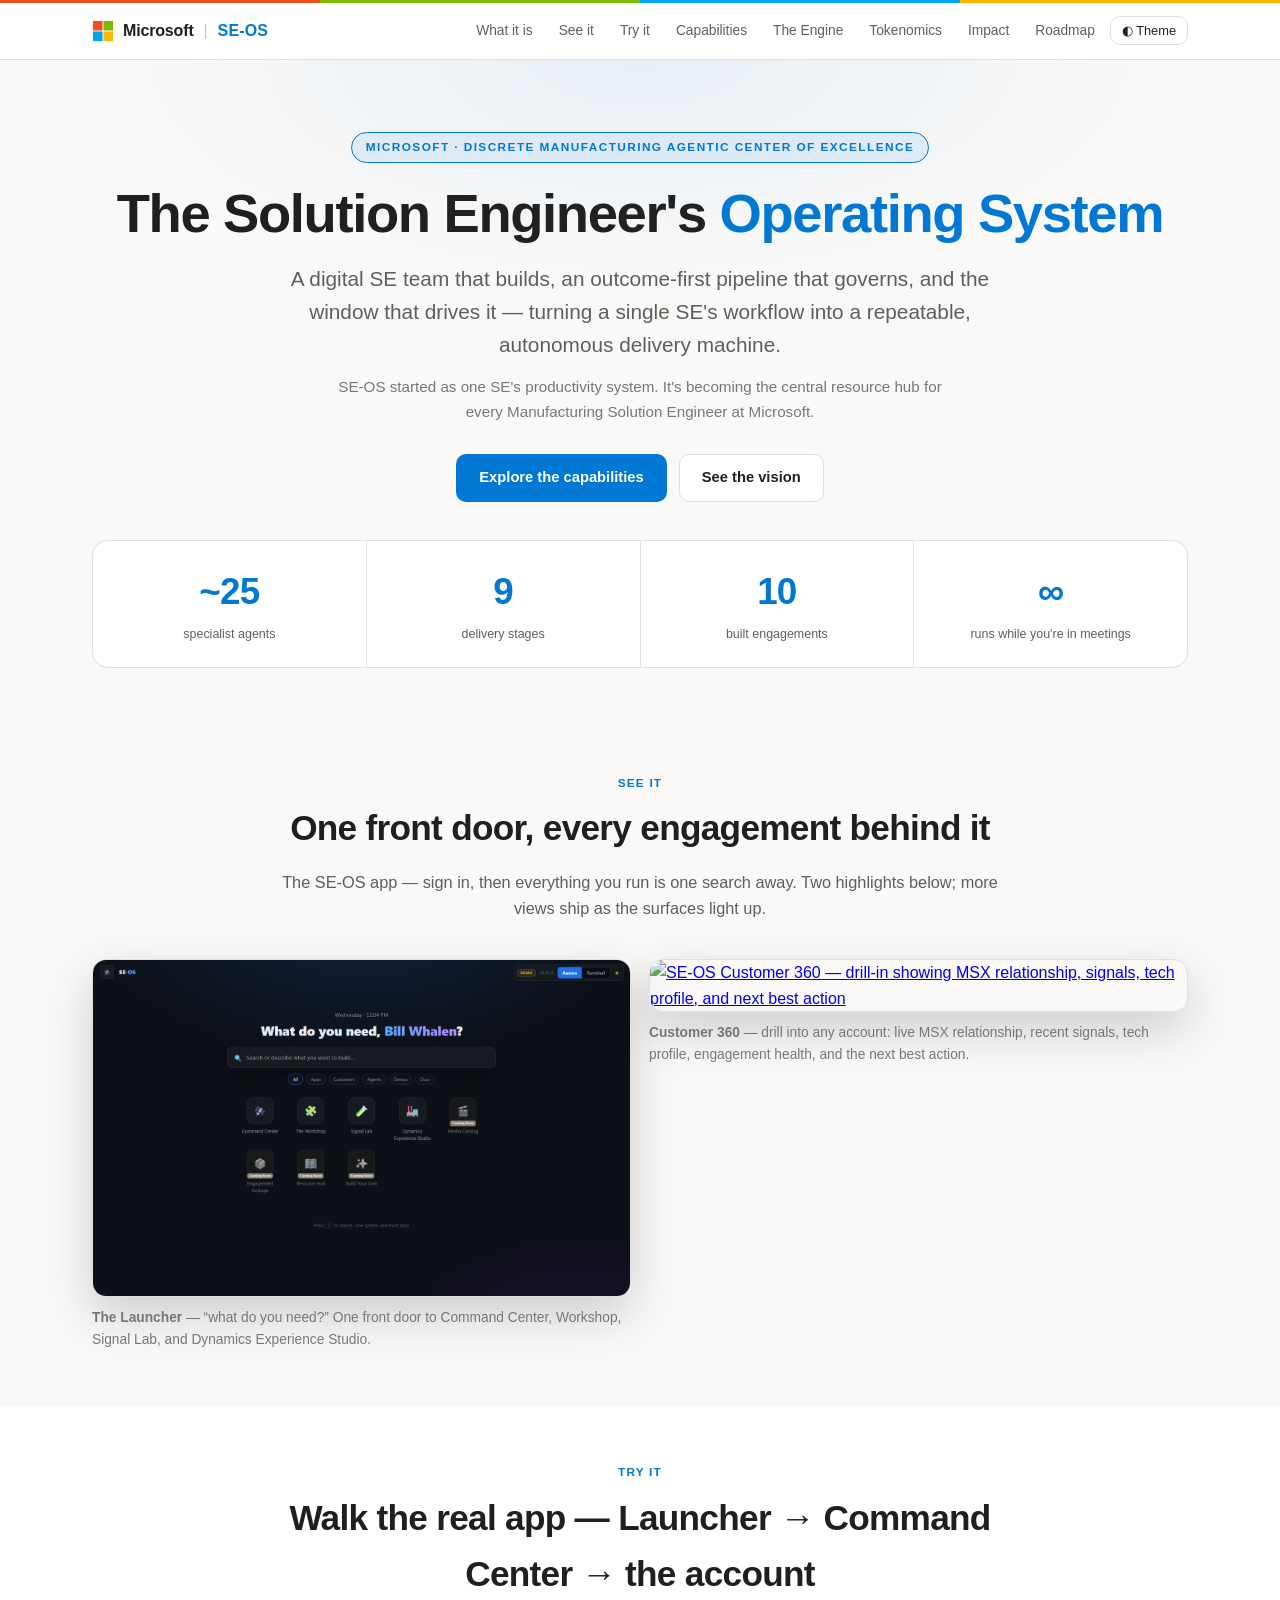
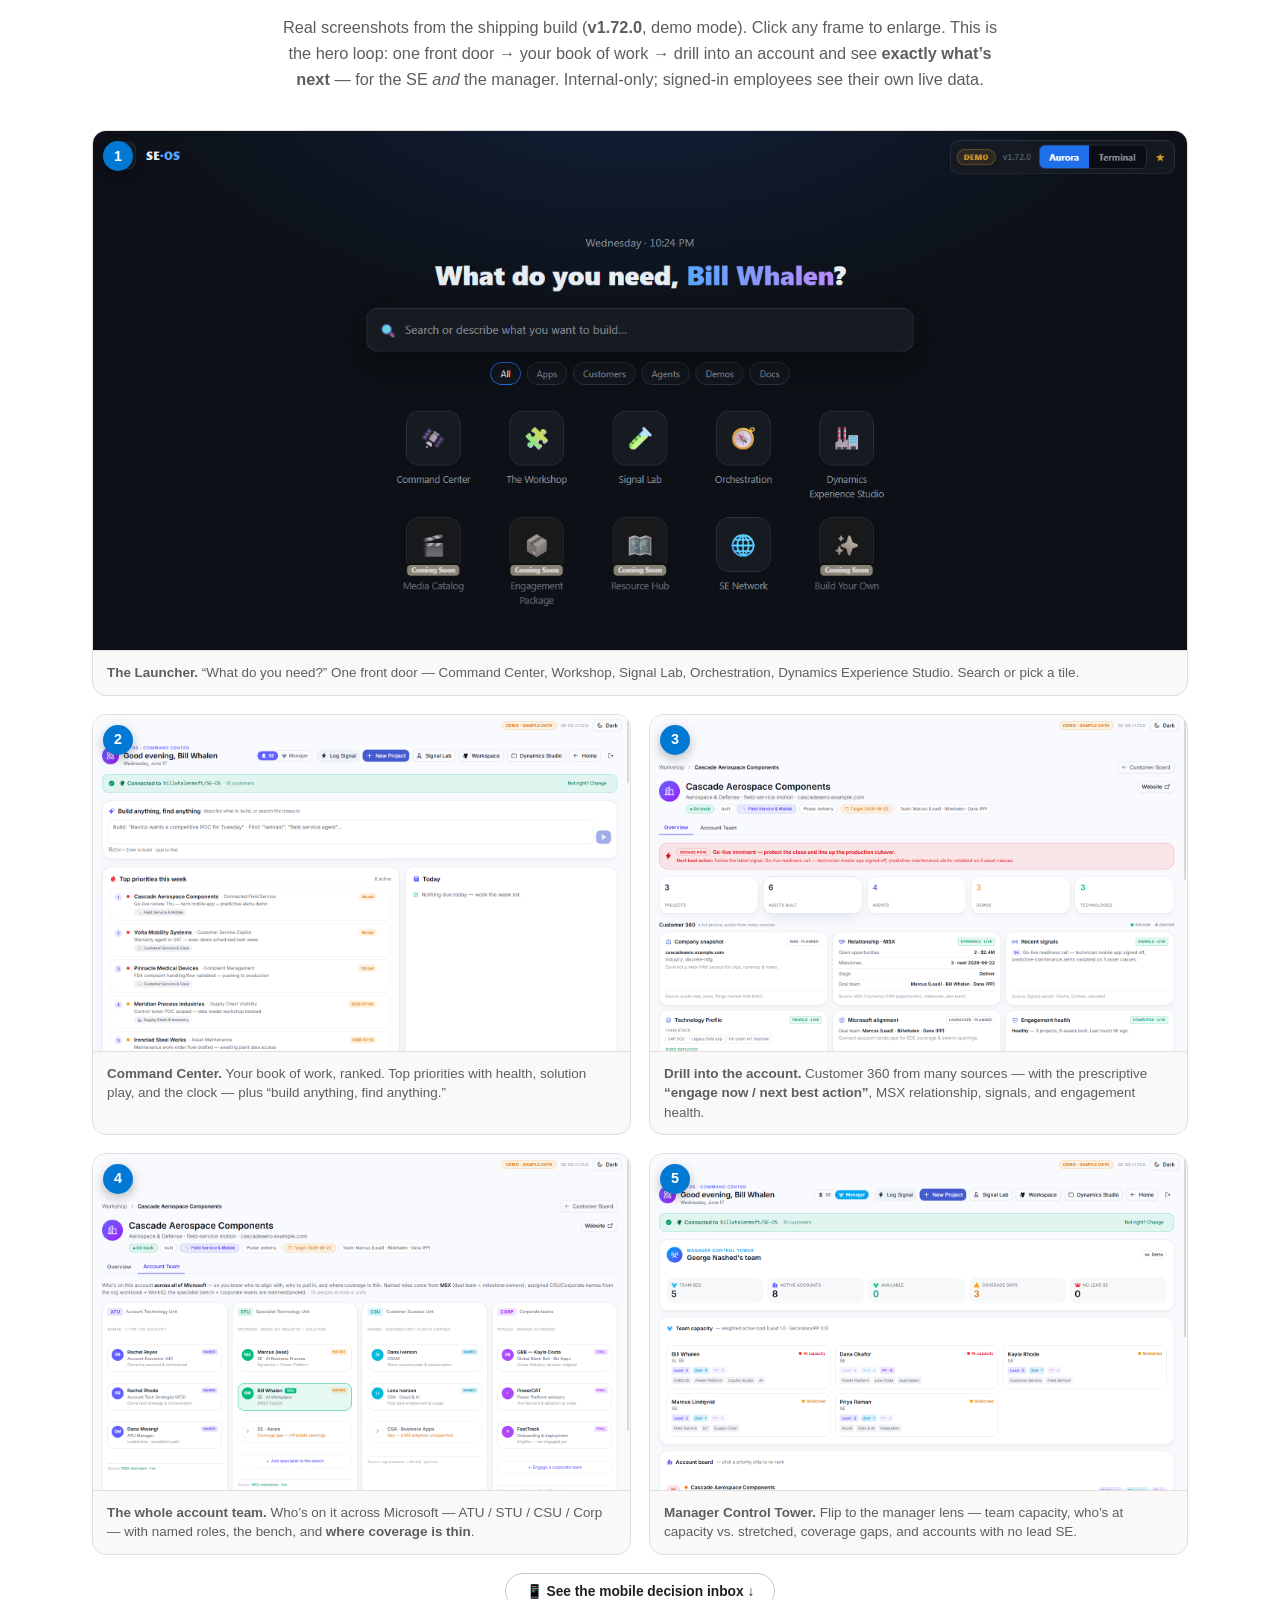
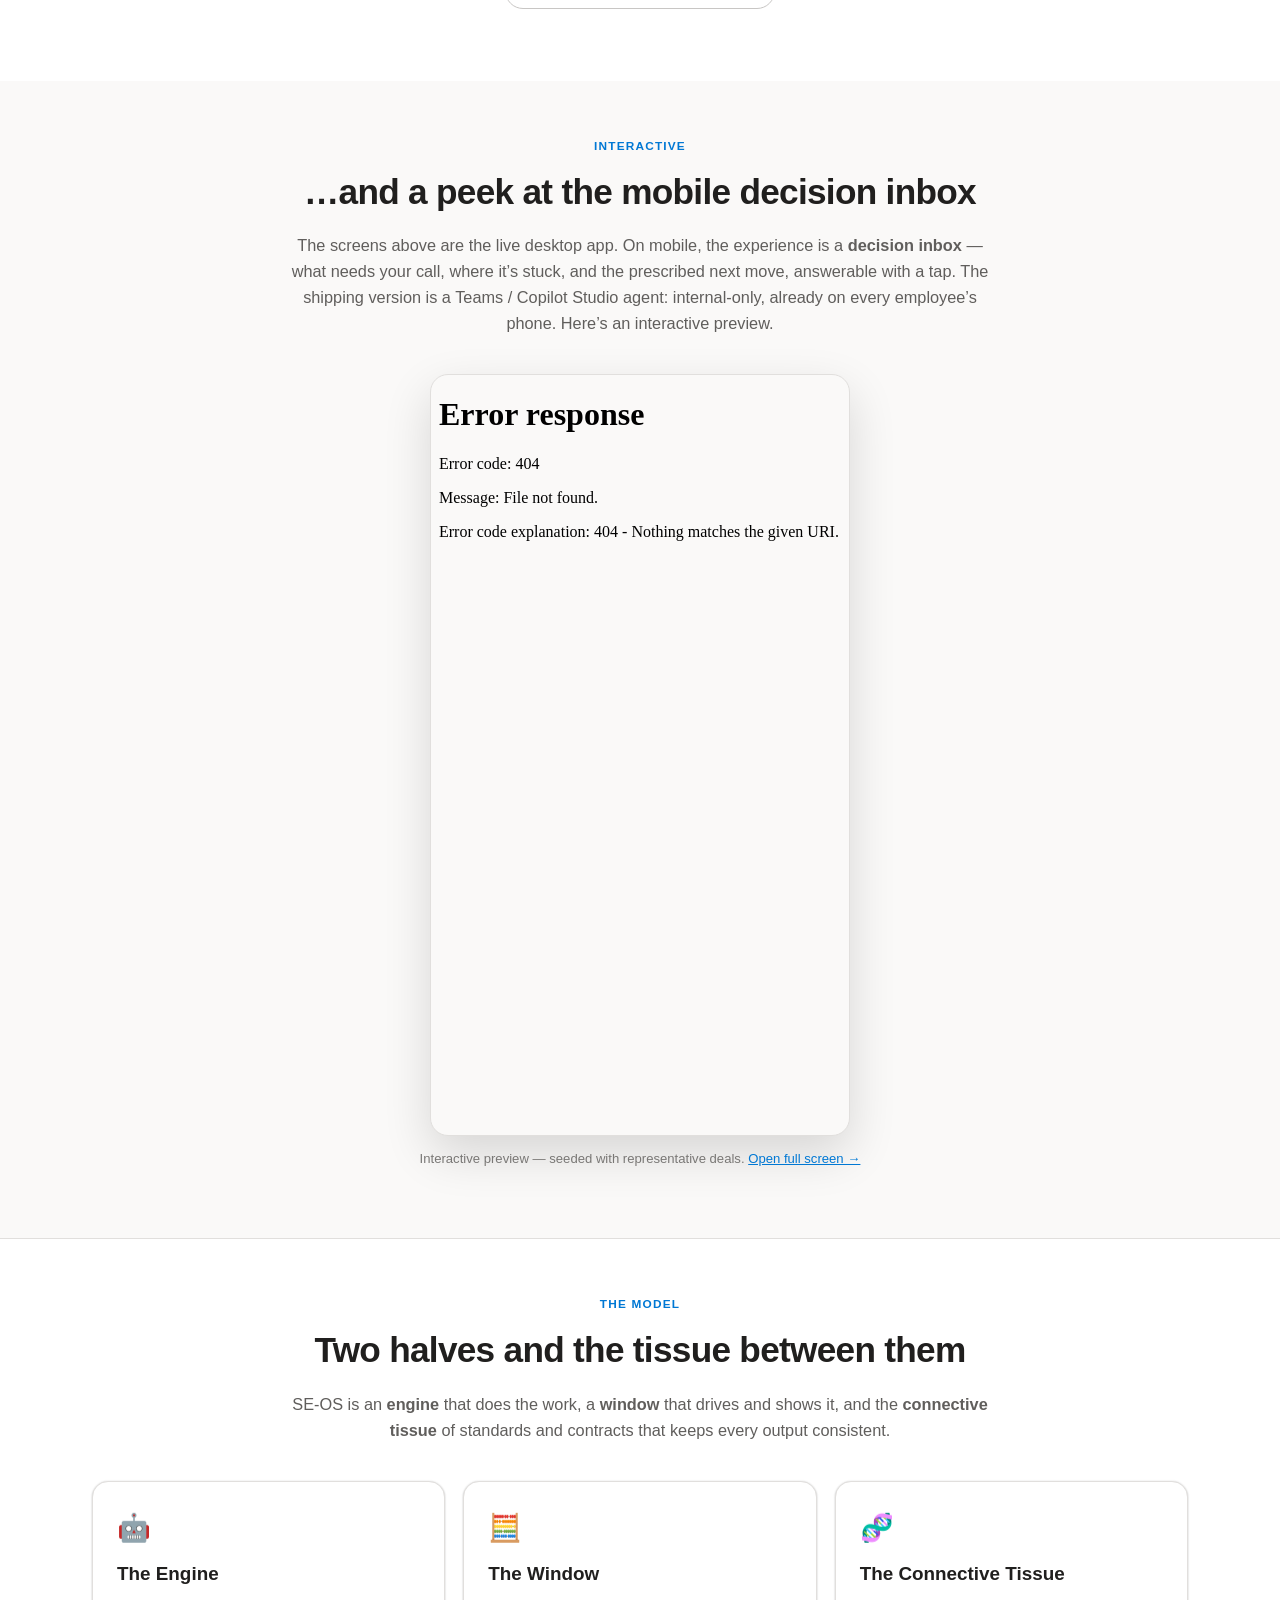
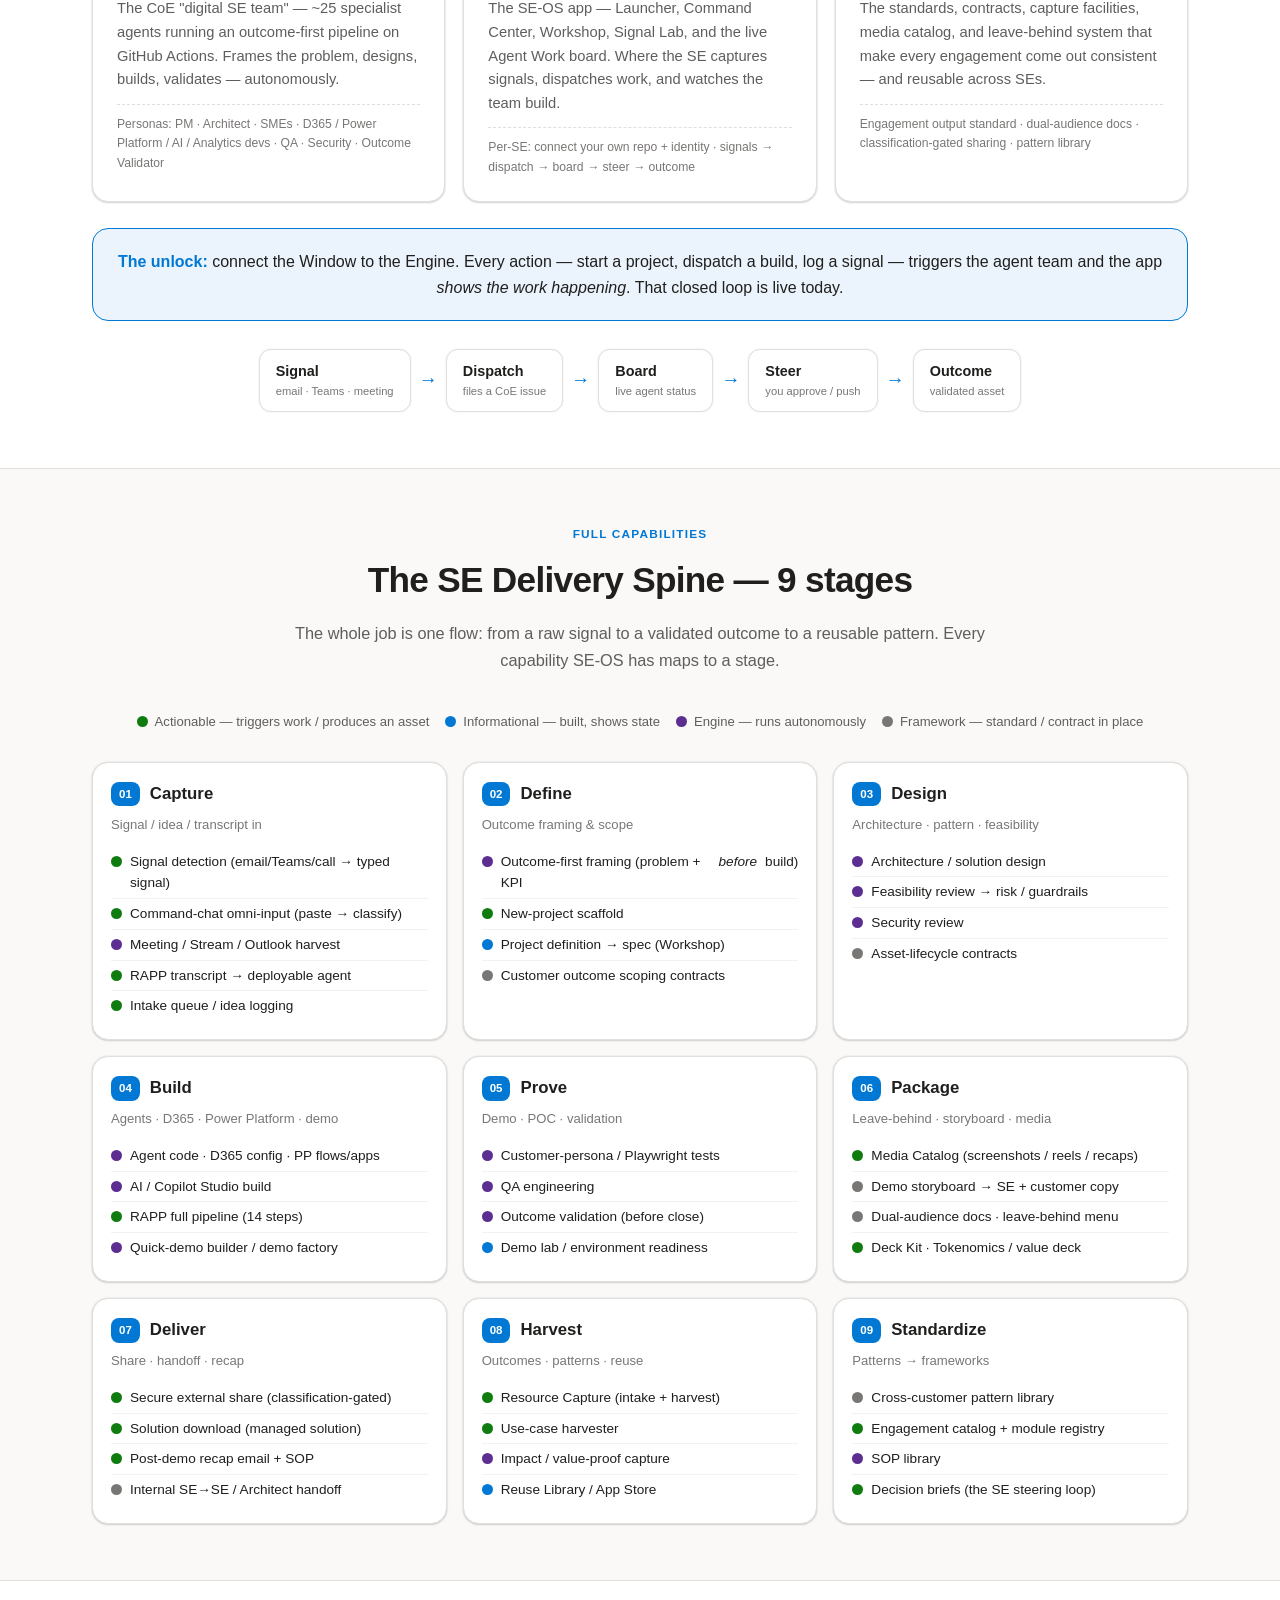
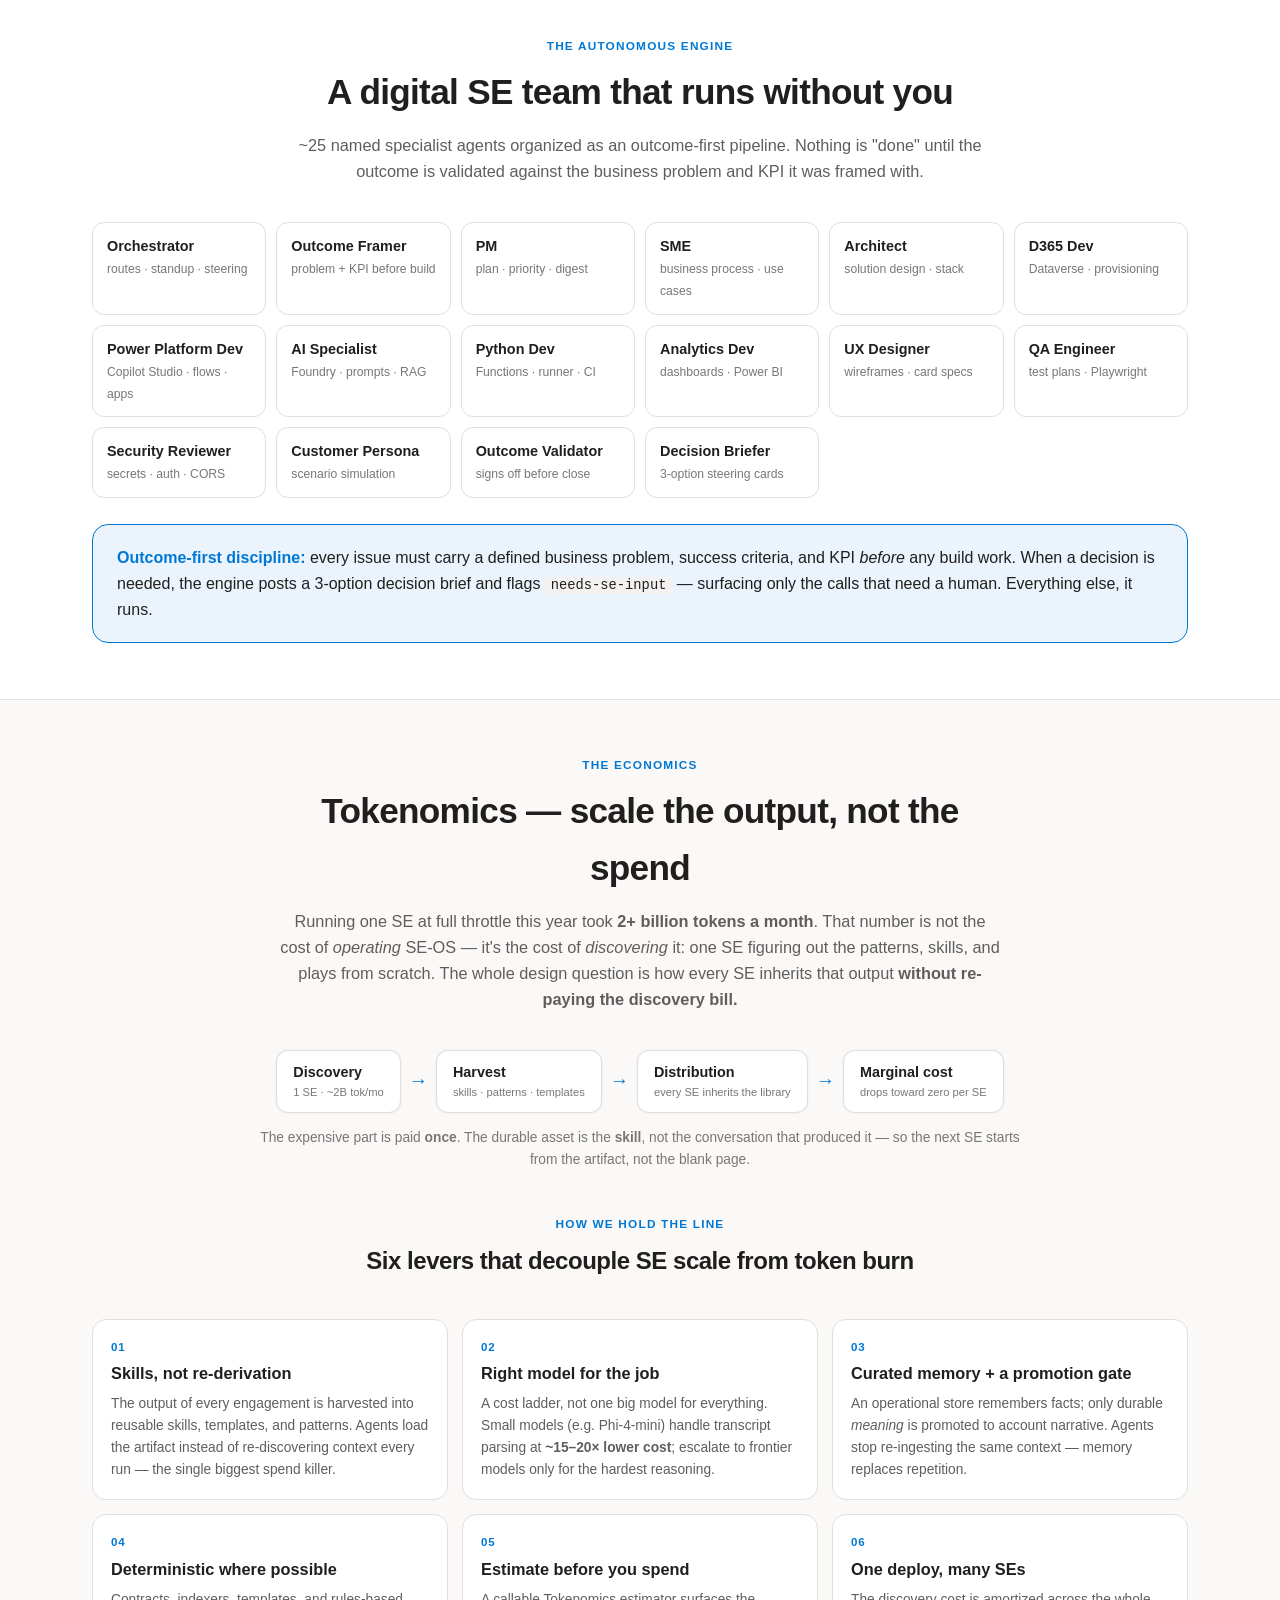
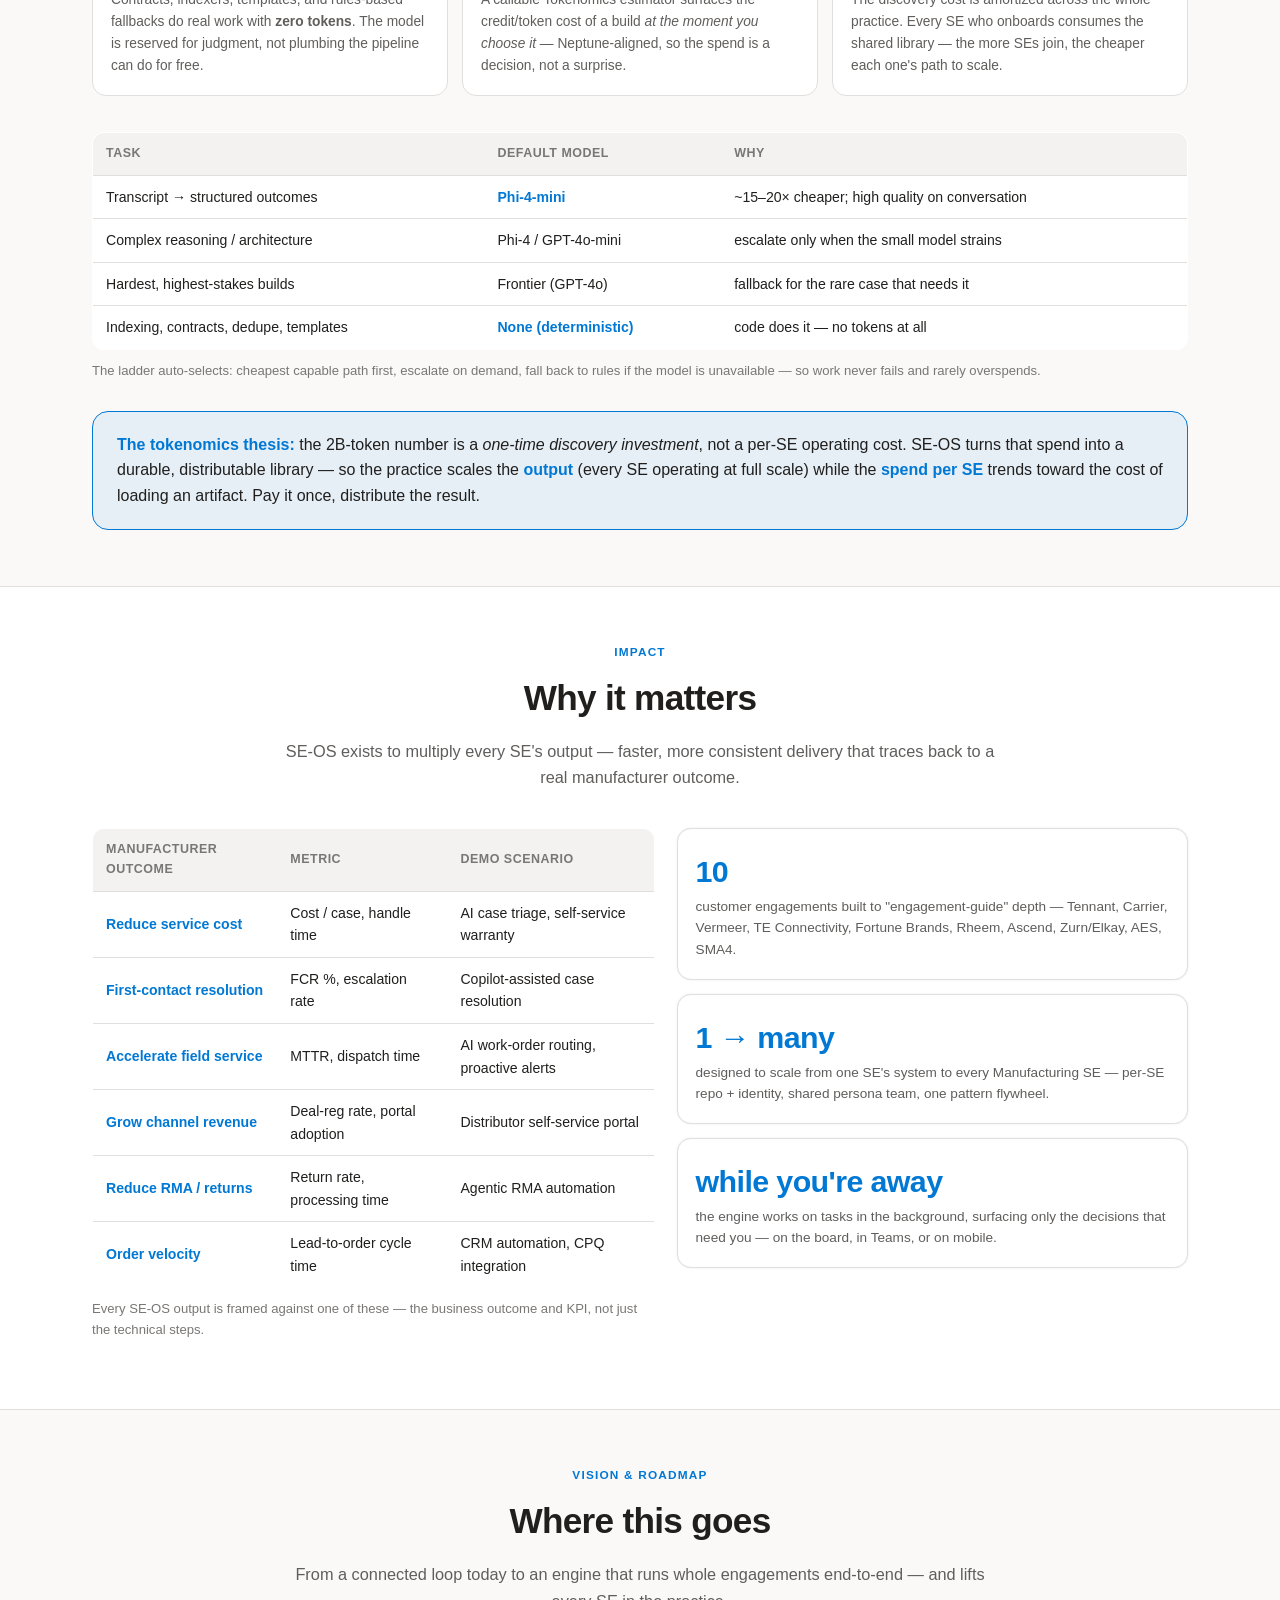
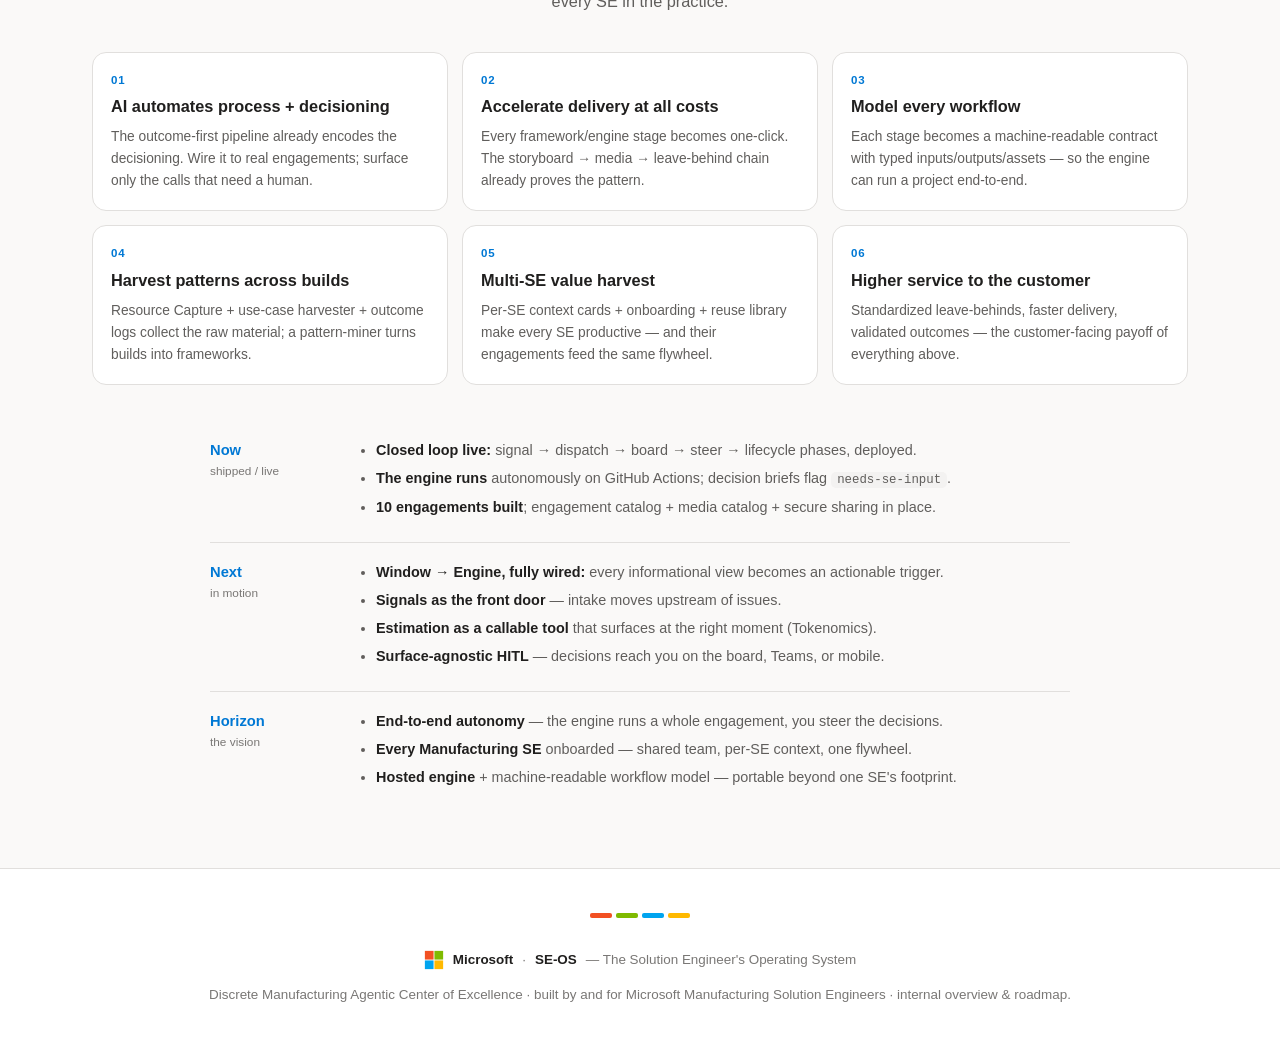
==== commit 754c68dd: "chore: drop the desktop prototype; mobile inbox stays as the preview The real v1.72.0 screenshots ar" ====
--- a/index.html
+++ b/index.html
@@ -1,631 +1,789 @@
 <!DOCTYPE html>  + 
 <html lang="en">  + 
 <head>  + 
 <meta charset="UTF-8" />  + 
 <meta name="viewport" content="width=device-width, initial-scale=1.0" />  + 
 <title>SE-OS — The Solution Engineer's Operating System</title>  + 
 <meta name="description" content="SE-OS: a digital SE team + the surface that drives it. Full capabilities, vision, roadmap, and impact for the Discrete Manufacturing Agentic Center of Excellence." />  + 
 <meta property="og:title" content="SE-OS — The Solution Engineer's Operating System" />  + 
 <meta property="og:description" content="A digital SE team, an outcome-first pipeline, and the window that drives it." />  + 
 <meta property="og:type" content="website" />  + 
 <link rel="icon" type="image/svg+xml" href="data:image/svg+xml,%3Csvg xmlns='http://www.w3.org/2000/svg' viewBox='0 0 23 23'%3E%3Crect x='1' y='1' width='10' height='10' fill='%23F25022'/%3E%3Crect x='12' y='1' width='10' height='10' fill='%237FBA00'/%3E%3Crect x='1' y='12' width='10' height='10' fill='%2300A4EF'/%3E%3Crect x='12' y='12' width='10' height='10' fill='%23FFB900'/%3E%3C/svg%3E" />  + 
 <script>  + 
   (() => {  + 
     const param = new URLSearchParams(window.location.search).get("clawpilotTheme");  + 
     const theme = param || (window.matchMedia("(prefers-color-scheme: dark)").matches ? "dark" : "light");  + 
     document.documentElement.setAttribute("data-theme", theme);  + 
   })();  + 
 </script>  + 
 <style>  + 
 :root {  + 
   color-scheme: light;  + 
   --cp-bg: #faf9f8; --cp-bg-elevated: #ffffff; --cp-surface: #ffffff; --cp-surface-soft: #f3f2f1;  + 
   --cp-border: #e1dfdd; --cp-border-strong: #c8c6c4; --cp-text: #201f1e; --cp-text-muted: #605e5c;  + 
   --cp-text-soft: #797775; --cp-accent: #0078d4; --cp-accent-hover: #106ebe;  + 
   --cp-accent-soft: rgba(0, 120, 212, 0.08); --cp-accent-fg: #ffffff; --cp-success: #107c10;  + 
   --cp-danger: #d13438; --cp-warning: #f7a800; --cp-link: #0067b8;  + 
   --cp-shadow: 0 18px 48px rgba(0, 0, 0, 0.10); --cp-highlight: rgba(0, 120, 212, 0.12);  + 
   --cp-info: #0078d4; --cp-engine: #5c2e91; --cp-framework: #797775;  + 
   --ms-orange: #f25022; --ms-green: #7fba00; --ms-blue: #00a4ef; --ms-yellow: #ffb900;  + 
 }  + 
 html[data-theme="dark"] {  + 
   color-scheme: dark;  + 
   --cp-bg: #1b1a19; --cp-bg-elevated: #201f1e; --cp-surface: #252423; --cp-surface-soft: #2d2c2b;  + 
   --cp-border: #3b3a39; --cp-border-strong: #565451; --cp-text: #f3f2f1; --cp-text-muted: #c8c6c4;  + 
   --cp-text-soft: #a19f9d; --cp-accent: #50b0ff; --cp-accent-hover: #6cbcff;  + 
   --cp-accent-soft: rgba(80, 176, 255, 0.16); --cp-accent-fg: #11100f; --cp-success: #6bb700;  + 
   --cp-danger: #f1707b; --cp-warning: #ffc83d; --cp-link: #6cb8f6;  + 
   --cp-shadow: 0 18px 48px rgba(0, 0, 0, 0.45); --cp-highlight: rgba(80, 176, 255, 0.14);  + 
   --cp-info: #50b0ff; --cp-engine: #b4a0e5; --cp-framework: #a19f9d;  + 
   --ms-orange: #f25022; --ms-green: #7fba00; --ms-blue: #2bc4ff; --ms-yellow: #ffc83d;  + 
 }  + 
 * { box-sizing: border-box; }  + 
 html { scroll-behavior: smooth; }  + 
 body {  + 
   margin: 0; background: var(--cp-bg); color: var(--cp-text);  + 
   font-family: "Segoe UI", Aptos, Calibri, -apple-system, BlinkMacSystemFont, sans-serif;  + 
   line-height: 1.6;  + 
 }  + 
 .wrap { max-width: 1140px; margin: 0 auto; padding: 0 22px; }  + 
 code { font-family: Consolas, "Courier New", Courier, monospace; font-size: 0.86em; background: var(--cp-surface-soft); padding: 1px 6px; border-radius: 5px; }  + 
 nav.bar { position: sticky; top: 0; z-index: 50; background: var(--cp-bg-elevated); border-bottom: 1px solid var(--cp-border); backdrop-filter: blur(6px); }  + 
 nav.bar .wrap { display: flex; align-items: center; justify-content: space-between; height: 56px; }  + 
 .brand { display: flex; align-items: center; gap: 9px; font-weight: 600; font-size: 1rem; letter-spacing: -0.01em; }  + 
 .brand .logo { width: 22px; height: 22px; flex-shrink: 0; }  + 
 .brand .ms-word { font-weight: 600; color: var(--cp-text); }  + 
 .brand .brand-sep { color: var(--cp-border-strong); font-weight: 300; margin: 0 1px; }  + 
 .brand .brand-prod { font-weight: 700; color: var(--cp-accent); letter-spacing: 0.01em; }  + 
 .ms-topbar { height: 3px; width: 100%; background: linear-gradient(90deg, var(--ms-orange) 0 25%, var(--ms-green) 25% 50%, var(--ms-blue) 50% 75%, var(--ms-yellow) 75% 100%); }  + 
 .ms-rule { display: inline-flex; gap: 4px; margin: 0 auto 18px; }  + 
 .ms-rule i { width: 22px; height: 5px; border-radius: 2px; display: block; }  + 
 .navlinks { display: flex; gap: 4px; align-items: center; }  + 
 .navlinks a { color: var(--cp-text-muted); text-decoration: none; font-size: 0.86rem; padding: 7px 11px; border-radius: 8px; }  + 
 .navlinks a:hover { color: var(--cp-text); background: var(--cp-surface-soft); }  + 
 .tbtn { cursor: pointer; border: 1px solid var(--cp-border); background: var(--cp-surface); color: var(--cp-text); border-radius: 0.625rem; padding: 6px 11px; font-size: 0.8rem; }  + 
 @media (max-width: 720px){ .navlinks a:not(.tbtn){ display: none; } }  + 
 .hero { padding: 72px 0 50px; text-align: center; position: relative; overflow: hidden; }  + 
 .hero::before { content:""; position:absolute; inset:0; background: radial-gradient(ellipse 60% 50% at 50% 0%, var(--cp-accent-soft), transparent 70%); pointer-events:none; }  + 
 .eyebrow { display: inline-block; font-size: 0.74rem; text-transform: uppercase; letter-spacing: 0.12em; color: var(--cp-accent); font-weight: 600; padding: 5px 14px; border: 1px solid var(--cp-accent); border-radius: 999px; margin-bottom: 22px; background: var(--cp-accent-soft); }  + 
 .hero h1 { font-size: clamp(2.1rem, 5vw, 3.4rem); line-height: 1.08; margin: 0 0 18px; letter-spacing: -0.025em; }  + 
 .hero h1 .accent { color: var(--cp-accent); }  + 
 .hero p.lede { font-size: clamp(1.05rem, 2.2vw, 1.3rem); color: var(--cp-text-muted); max-width: 720px; margin: 0 auto 14px; }  + 
 .hero p.sub { font-size: 0.95rem; color: var(--cp-text-soft); max-width: 640px; margin: 0 auto 30px; }  + 
 .cta { display: inline-flex; gap: 12px; flex-wrap: wrap; justify-content: center; }  + 
 .btn { display: inline-block; text-decoration: none; font-weight: 600; font-size: 0.92rem; padding: 11px 22px; border-radius: 0.625rem; cursor: pointer; border: 1px solid transparent; }  + 
 .btn.primary { background: var(--cp-accent); color: var(--cp-accent-fg); }  + 
 .btn.primary:hover { background: var(--cp-accent-hover); }  + 
 .btn.ghost { background: var(--cp-surface); color: var(--cp-text); border-color: var(--cp-border); }  + 
 .btn.ghost:hover { border-color: var(--cp-border-strong); }  + 
 .statband { display: grid; grid-template-columns: repeat(4, 1fr); gap: 1px; background: var(--cp-border); border: 1px solid var(--cp-border); border-radius: 16px; overflow: hidden; margin: 38px 0 0; }  + 
 .statband .s { background: var(--cp-surface); padding: 22px 16px; text-align: center; }  + 
 .statband .n { font-size: clamp(1.7rem, 4vw, 2.3rem); font-weight: 800; color: var(--cp-accent); letter-spacing: -0.02em; }  + 
 .statband .l { font-size: 0.78rem; color: var(--cp-text-muted); margin-top: 3px; }  + 
 @media (max-width: 680px){ .statband { grid-template-columns: repeat(2,1fr); } }  + 
 section { padding: 56px 0; }  + 
 section.alt { background: var(--cp-bg-elevated); border-top: 1px solid var(--cp-border); border-bottom: 1px solid var(--cp-border); }  + 
 .sectionhead { text-align: center; max-width: 720px; margin: 0 auto 38px; }  + 
 .sectionhead .kick { font-size: 0.74rem; text-transform: uppercase; letter-spacing: 0.1em; color: var(--cp-accent); font-weight: 600; }  + 
 .sectionhead h2 { font-size: clamp(1.6rem, 3.5vw, 2.2rem); margin: 8px 0 12px; letter-spacing: -0.02em; }  + 
 .sectionhead p { color: var(--cp-text-muted); font-size: 1.02rem; margin: 0; }  + 
 .halves { display: grid; grid-template-columns: repeat(3, 1fr); gap: 18px; }  + 
 @media (max-width: 860px){ .halves { grid-template-columns: 1fr; } }  + 
 .half { background: var(--cp-surface); border: 1px solid var(--cp-border); border-radius: 16px; padding: 24px; box-shadow: 0 0 2px rgba(0,0,0,0.12), 0 1px 2px rgba(0,0,0,0.14); position: relative; }  + 
 .half .ic { font-size: 1.7rem; margin-bottom: 10px; }  + 
 .half h3 { margin: 0 0 8px; font-size: 1.18rem; }  + 
 .half p { color: var(--cp-text-muted); font-size: 0.92rem; margin: 0 0 12px; }  + 
 .half .meta { font-size: 0.76rem; color: var(--cp-text-soft); border-top: 1px dashed var(--cp-border); padding-top: 10px; }  + 
 .unlock { margin-top: 26px; background: var(--cp-accent-soft); border: 1px solid var(--cp-accent); border-radius: 16px; padding: 20px 24px; text-align: center; }  + 
 .unlock b { color: var(--cp-accent); }  + 
 .loop { display: flex; flex-wrap: wrap; gap: 8px; align-items: center; justify-content: center; margin: 6px auto 0; max-width: 880px; }  + 
 .loop .node { background: var(--cp-surface); border: 1px solid var(--cp-border); border-radius: 12px; padding: 10px 16px; font-weight: 600; font-size: 0.9rem; box-shadow: 0 0 2px rgba(0,0,0,0.1); }  + 
 .loop .node small { display:block; font-weight: 400; font-size: 0.7rem; color: var(--cp-text-soft); }  + 
 .loop .arr { color: var(--cp-accent); font-size: 1.2rem; }  + 
 .legend { display: flex; flex-wrap: wrap; gap: 16px; justify-content: center; margin: 0 auto 30px; font-size: 0.82rem; color: var(--cp-text-muted); }  + 
 .legend span { display: inline-flex; align-items: center; gap: 7px; }  + 
 .d { width: 11px; height: 11px; border-radius: 999px; display: inline-block; }  + 
 .d.act { background: var(--cp-success); } .d.inf { background: var(--cp-info); }  + 
 .d.eng { background: var(--cp-engine); } .d.fw { background: var(--cp-framework); }  + 
 .stages { display: grid; grid-template-columns: repeat(3, 1fr); gap: 16px; }  + 
 @media (max-width: 900px){ .stages { grid-template-columns: 1fr 1fr; } }  + 
 @media (max-width: 600px){ .stages { grid-template-columns: 1fr; } }  + 
 .stage { background: var(--cp-surface); border: 1px solid var(--cp-border); border-radius: 16px; padding: 18px; box-shadow: 0 0 2px rgba(0,0,0,0.12), 0 1px 2px rgba(0,0,0,0.14); display: flex; flex-direction: column; }  + 
 .stage .sh { display: flex; align-items: center; gap: 10px; margin-bottom: 4px; }  + 
 .stage .num { font-size: 0.72rem; font-weight: 700; color: var(--cp-accent-fg); background: var(--cp-accent); border-radius: 8px; padding: 3px 8px; }  + 
 .stage h4 { margin: 0; font-size: 1.05rem; }  + 
 .stage .desc { font-size: 0.82rem; color: var(--cp-text-soft); margin: 2px 0 12px; }  + 
 .stage ul { list-style: none; margin: 0; padding: 0; font-size: 0.85rem; }  + 
 .stage li { display: flex; align-items: flex-start; gap: 8px; padding: 4px 0; border-top: 1px solid var(--cp-surface-soft); }  + 
 .stage li:first-child { border-top: none; }  + 
 .stage li .d { margin-top: 5px; flex-shrink: 0; }  + 
 .agentgrid { display: grid; grid-template-columns: repeat(auto-fill, minmax(168px,1fr)); gap: 10px; }  + 
 .agent { background: var(--cp-surface); border: 1px solid var(--cp-border); border-radius: 12px; padding: 12px 14px; font-size: 0.85rem; }  + 
 .agent b { display: block; font-size: 0.9rem; }  + 
 .agent span { color: var(--cp-text-soft); font-size: 0.76rem; }  + 
 .impact { display: grid; grid-template-columns: 1.1fr 1fr; gap: 22px; align-items: start; }  + 
 @media (max-width: 860px){ .impact { grid-template-columns: 1fr; } }  + 
 .outcometable { width: 100%; border-collapse: collapse; font-size: 0.88rem; background: var(--cp-surface); border: 1px solid var(--cp-border); border-radius: 12px; overflow: hidden; }  + 
 .outcometable th { background: var(--cp-surface-soft); text-align: left; padding: 11px 13px; font-size: 0.78rem; text-transform: uppercase; letter-spacing: 0.04em; color: var(--cp-text-soft); }  + 
 .outcometable td { padding: 10px 13px; border-top: 1px solid var(--cp-border); }  + 
 .outcometable td b { color: var(--cp-accent); }  + 
 .bigimpact { display: flex; flex-direction: column; gap: 14px; }  + 
 .imcard { background: var(--cp-surface); border: 1px solid var(--cp-border); border-radius: 14px; padding: 18px; box-shadow: 0 0 2px rgba(0,0,0,0.1); }  + 
 .imcard .big { font-size: 1.9rem; font-weight: 800; color: var(--cp-accent); letter-spacing: -0.02em; }  + 
 .imcard .cap { font-size: 0.85rem; color: var(--cp-text-muted); }  + 
 .timeline { position: relative; margin: 0 auto; max-width: 860px; }  + 
 .tl { display: grid; grid-template-columns: 130px 1fr; gap: 18px; padding: 18px 0; border-top: 1px solid var(--cp-border); }  + 
 .tl:first-child { border-top: none; }  + 
 .tl .phase { font-weight: 700; color: var(--cp-accent); font-size: 0.92rem; }  + 
 .tl .phase small { display: block; color: var(--cp-text-soft); font-weight: 400; font-size: 0.74rem; }  + 
 .tl ul { margin: 0; padding-left: 18px; font-size: 0.9rem; color: var(--cp-text-muted); }  + 
 .tl ul li { margin-bottom: 5px; }  + 
 .tl ul li b { color: var(--cp-text); }  + 
 @media (max-width: 600px){ .tl { grid-template-columns: 1fr; gap: 6px; } }  + 
 .visiongrid { display: grid; grid-template-columns: repeat(3,1fr); gap: 14px; }  + 
 @media (max-width: 860px){ .visiongrid { grid-template-columns: 1fr; } }  + 
 .vcard { background: var(--cp-surface); border: 1px solid var(--cp-border); border-radius: 14px; padding: 18px; }  + 
 .vcard .vn { font-size: 0.72rem; color: var(--cp-accent); font-weight: 700; letter-spacing: 0.08em; }  + 
 .vcard h4 { margin: 4px 0 7px; font-size: 1.02rem; }  + 
 .vcard p { margin: 0; font-size: 0.86rem; color: var(--cp-text-muted); }  + 
 footer { background: var(--cp-bg-elevated); border-top: 1px solid var(--cp-border); padding: 34px 0; text-align: center; color: var(--cp-text-soft); font-size: 0.84rem; }  + 
 footer .fbrand { font-weight: 700; color: var(--cp-text); }  + 
 .reveal { opacity: 0; transform: translateY(14px); transition: opacity .6s ease, transform .6s ease; }  + 
 .reveal.in { opacity: 1; transform: none; }  + 
 @media (prefers-reduced-motion: reduce) { .reveal { opacity: 1 !important; transform: none !important; transition: none; } }  + 
 </style>  + 
 <noscript><style>.reveal{opacity:1 !important;transform:none !important;}</style></noscript>  + 
 </head>  + 
 <body>  -
++
+   @@ -633,7 +791,9 @@
 <div class="ms-topbar" aria-hidden="true"></div>  -
++
+   @@ -641,78 +801,98 @@
 <nav class="bar">  + 
   <div class="wrap">  + 
     <div class="brand">  + 
       <svg class="logo" viewBox="0 0 23 23" aria-hidden="true"><rect x="1" y="1" width="10" height="10" fill="#F25022"/><rect x="12" y="1" width="10" height="10" fill="#7FBA00"/><rect x="1" y="12" width="10" height="10" fill="#00A4EF"/><rect x="12" y="12" width="10" height="10" fill="#FFB900"/></svg>  + 
       <span class="ms-word">Microsoft</span><span class="brand-sep">|</span><span class="brand-prod">SE-OS</span>  + 
     </div>  + 
     <div class="navlinks">  + 
       <a href="#what">What it is</a>  + 
       <a href="#see">See it</a> + 
       <a href="#tryit">Try it</a>  + 
       <a href="#spine">Capabilities</a>  + 
       <a href="#engine">The Engine</a>  + 
       <a href="#tokenomics">Tokenomics</a>  + 
       <a href="#impact">Impact</a>  + 
       <a href="#roadmap">Roadmap</a>  + 
       <button class="tbtn" onclick="(function(){var d=document.documentElement;var t=d.getAttribute('data-theme')==='dark'?'light':'dark';d.setAttribute('data-theme',t);})()">&#9680; Theme</button>  + 
     </div>  + 
   </div>  + 
 </nav>  -
++
+   @@ -720,75 +900,94 @@
 <header class="hero">  + 
   <div class="wrap">  + 
     <span class="eyebrow">Microsoft &middot; Discrete Manufacturing Agentic Center of Excellence</span>  + 
     <h1>The Solution Engineer's <span class="accent">Operating System</span></h1>  + 
     <p class="lede">A digital SE team that builds, an outcome-first pipeline that governs, and the window that drives it &mdash; turning a single SE's workflow into a repeatable, autonomous delivery machine.</p>  + 
     <p class="sub">SE-OS started as one SE's productivity system. It's becoming the central resource hub for every Manufacturing Solution Engineer at Microsoft.</p>  + 
     <div class="cta">  + 
       <a class="btn primary" href="#spine">Explore the capabilities</a>  + 
       <a class="btn ghost" href="#roadmap">See the vision</a>  + 
     </div>  + 
     <div class="statband">  + 
       <div class="s"><div class="n" data-count="25">~25</div><div class="l">specialist agents</div></div>  + 
       <div class="s"><div class="n" data-count="9">9</div><div class="l">delivery stages</div></div>  + 
       <div class="s"><div class="n" data-count="10">10</div><div class="l">built engagements</div></div>  + 
       <div class="s"><div class="n">&infin;</div><div class="l">runs while you're in meetings</div></div>  + 
     </div>  + 
   </div>  + 
 </header>  -
++
+   @@ -796,211 +995,300 @@
 <section id="see">  + 
   <div class="wrap">  + 
     <div class="sectionhead reveal">  + 
       <div class="kick">See it</div>  + 
       <h2>One front door, every engagement behind it</h2>  + 
       <p>The SE-OS app &mdash; sign in, then everything you run is one search away. Two highlights below; more views ship as the surfaces light up.</p>  + 
     </div>  + 
     <div class="halves reveal" style="grid-template-columns:1fr 1fr;align-items:start">  + 
       <figure style="margin:0">  + 
         <a href="img/seos-launcher.png" target="_blank" rel="noopener">  + 
           <img src="img/seos-launcher.png" alt="SE-OS Launcher — one search box and tiles for every module" loading="lazy"  + 
                style="width:100%;border:1px solid var(--cp-border);border-radius:14px;box-shadow:0 18px 48px rgba(0,0,0,0.18);display:block" />  + 
         </a>  + 
         <figcaption style="margin-top:10px;font-size:0.86rem;color:var(--cp-text-soft)"><b>The Launcher</b> &mdash; &ldquo;what do you need?&rdquo; One front door to Command Center, Workshop, Signal Lab, and Dynamics Experience Studio.</figcaption>  + 
       </figure>  + 
       <figure style="margin:0">  + 
         <a href="img/seos-customer360.png" target="_blank" rel="noopener">  + 
           <img src="img/seos-customer360.png" alt="SE-OS Customer 360 — drill-in showing MSX relationship, signals, tech profile, and next best action" loading="lazy"  + 
                style="width:100%;border:1px solid var(--cp-border);border-radius:14px;box-shadow:0 18px 48px rgba(0,0,0,0.18);display:block" />  + 
         </a>  + 
         <figcaption style="margin-top:10px;font-size:0.86rem;color:var(--cp-text-soft)"><b>Customer 360</b> &mdash; drill into any account: live MSX relationship, recent signals, tech profile, engagement health, and the next best action.</figcaption>  + 
       </figure>  + 
     </div>  + 
   </div>  + 
 </section> -
---
-<section id="tryit" style="background:var(--cp-surface)">
-  <div class="wrap">
-    <div class="sectionhead reveal">
-      <div class="kick">Try it</div>
-      <h2>Walk the real app &mdash; Launcher &rarr; Command Center &rarr; the account</h2>
-      <p>Real screenshots from the shipping build (<b>v1.72.0</b>, demo mode). Click any frame to enlarge. This is the hero loop: one front door &rarr; your book of work &rarr; drill into an account and see <b>exactly what&rsquo;s next</b> &mdash; for the SE <i>and</i> the manager. Internal-only; signed-in employees see their own live data.</p>
-    </div>
-
-    <div class="wt reveal">
-      <figure class="wtstep" onclick="wtOpen(0)">
-        <div class="wtnum">1</div>
-        <img src="img/walkthrough/real-01-launcher.png" alt="SE-OS Launcher — What do you need, Bill Whalen? with module tiles" loading="lazy" />
-        <figcaption><b>The Launcher.</b> &ldquo;What do you need?&rdquo; One front door &mdash; Command Center, Workshop, Signal Lab, Orchestration, Dynamics Experience Studio. Search or pick a tile.</figcaption>
-      </figure>
-      <figure class="wtstep" onclick="wtOpen(1)">
-        <div class="wtnum">2</div>
-        <img src="img/walkthrough/real-02-command-center.png" alt="SE-OS Command Center — top priorities this week" loading="lazy" />
-        <figcaption><b>Command Center.</b> Your book of work, ranked. Top priorities with health, solution play, and the clock &mdash; plus &ldquo;build anything, find anything.&rdquo;</figcaption>
-      </figure>
-      <figure class="wtstep" onclick="wtOpen(2)">
-        <div class="wtnum">3</div>
-        <img src="img/walkthrough/real-03-project.png" alt="SE-OS Customer 360 — Cascade Aerospace with next best action" loading="lazy" />
-        <figcaption><b>Drill into the account.</b> Customer 360 from many sources &mdash; with the prescriptive <b>&ldquo;engage now / next best action&rdquo;</b>, MSX relationship, signals, and engagement health.</figcaption>
-      </figure>
-      <figure class="wtstep" onclick="wtOpen(3)">
-        <div class="wtnum">4</div>
-        <img src="img/walkthrough/real-04-account-team.png" alt="SE-OS Account Team — ATU, STU, CSU, Corp coverage" loading="lazy" />
-        <figcaption><b>The whole account team.</b> Who&rsquo;s on it across Microsoft &mdash; ATU / STU / CSU / Corp &mdash; with named roles, the bench, and <b>where coverage is thin</b>.</figcaption>
-      </figure>
-      <figure class="wtstep" onclick="wtOpen(4)">
-        <div class="wtnum">5</div>
-        <img src="img/walkthrough/real-05-manager.png" alt="SE-OS Manager Control Tower — team capacity" loading="lazy" />
-        <figcaption><b>Manager Control Tower.</b> Flip to the manager lens &mdash; team capacity, who&rsquo;s at capacity vs. stretched, coverage gaps, and accounts with no lead SE.</figcaption>
-      </figure>
-    </div>
-
-    <p style="text-align:center;margin-top:18px">
-      <button onclick="document.getElementById('tryit-proto').scrollIntoView({behavior:'smooth'})" style="cursor:pointer;border:1px solid var(--cp-border-strong);background:var(--cp-surface);color:var(--cp-text);border-radius:30px;padding:9px 20px;font-size:0.86rem;font-weight:700;font-family:inherit">&#128241; Or play with the interactive prototype &darr;</button>
-    </p>
-  </div>
-
-  <!-- lightbox -->
-  <div id="wtbox" onclick="wtClose()" style="display:none;position:fixed;inset:0;background:rgba(0,0,0,0.86);z-index:999;align-items:center;justify-content:center;flex-direction:column;padding:20px;cursor:zoom-out">
-    <img id="wtimg" src="" alt="" style="max-width:96%;max-height:82%;border-radius:10px;box-shadow:0 24px 70px rgba(0,0,0,0.6)" />
-    <div id="wtcap" style="color:#fff;font-size:0.92rem;margin-top:14px;max-width:760px;text-align:center"></div>
-    <div style="color:rgba(255,255,255,0.6);font-size:0.8rem;margin-top:10px">click anywhere to close &middot; &larr; / &rarr; to step</div>
-  </div>
-  <style>
-    .wt{display:grid;grid-template-columns:repeat(2,1fr);gap:18px}
-    @media(max-width:780px){.wt{grid-template-columns:1fr}}
-    .wtstep{margin:0;position:relative;cursor:zoom-in;background:var(--cp-bg);border:1px solid var(--cp-border);border-radius:14px;overflow:hidden;transition:all .15s}
-    .wtstep:hover{border-color:var(--cp-accent);box-shadow:0 14px 36px rgba(0,0,0,0.16);transform:translateY(-2px)}
-    .wtstep img{width:100%;display:block;border-bottom:1px solid var(--cp-border)}
-    .wtstep figcaption{padding:12px 14px;font-size:0.84rem;color:var(--cp-text-muted);line-height:1.45}
-    .wtstep .wtnum{position:absolute;top:10px;left:10px;width:30px;height:30px;border-radius:50%;background:var(--cp-accent);color:#fff;font-weight:800;display:flex;align-items:center;justify-content:center;font-size:0.9rem;box-shadow:0 4px 12px rgba(0,0,0,0.25);z-index:2}
-    .wtstep:first-child{grid-column:1 / -1}
-    .wtstep:first-child img{max-height:520px;object-fit:cover;object-position:top}
-  </style>
-  <script>
-    var WT=[
-      {src:'img/walkthrough/real-01-launcher.png',cap:'1 · The Launcher — one front door to everything you run.'},
-      {src:'img/walkthrough/real-02-command-center.png',cap:'2 · Command Center — your book of work, ranked by what matters this week.'},
-      {src:'img/walkthrough/real-03-project.png',cap:'3 · Customer 360 — the prescriptive next best action, pulled from many sources.'},
-      {src:'img/walkthrough/real-04-account-team.png',cap:'4 · Account Team — who is on the account across Microsoft, and where coverage is thin.'},
-      {src:'img/walkthrough/real-05-manager.png',cap:'5 · Manager Control Tower — team capacity, coverage gaps, accounts with no lead SE.'}
-    ];
-    var wtI=0;
-    function wtOpen(i){wtI=i;var b=document.getElementById('wtbox');document.getElementById('wtimg').src=WT[i].src;document.getElementById('wtcap').textContent=WT[i].cap;b.style.display='flex';}
-    function wtClose(){document.getElementById('wtbox').style.display='none';}
-    function wtStep(d){wtI=(wtI+d+WT.length)%WT.length;document.getElementById('wtimg').src=WT[wtI].src;document.getElementById('wtcap').textContent=WT[wtI].cap;}
-    document.addEventListener('keydown',function(e){if(document.getElementById('wtbox').style.display!=='flex')return;if(e.key==='Escape')wtClose();if(e.key==='ArrowRight')wtStep(1);if(e.key==='ArrowLeft')wtStep(-1);});
-  </script>
-</section>
++
++++
+<section id="tryit" style="background:var(--cp-surface)">+
+  <div class="wrap">+
+    <div class="sectionhead reveal">+
+      <div class="kick">Try it</div>+
+      <h2>Walk the real app &mdash; Launcher &rarr; Command Center &rarr; the account</h2>+
+      <p>Real screenshots from the shipping build (<b>v1.72.0</b>, demo mode). Click any frame to enlarge. This is the hero loop: one front door &rarr; your book of work &rarr; drill into an account and see <b>exactly what&rsquo;s next</b> &mdash; for the SE <i>and</i> the manager. Internal-only; signed-in employees see their own live data.</p>+
+    </div>+
++
+    <div class="wt reveal">+
+      <figure class="wtstep" onclick="wtOpen(0)">+
+        <div class="wtnum">1</div>+
+        <img src="img/walkthrough/real-01-launcher.png" alt="SE-OS Launcher — What do you need, Bill Whalen? with module tiles" loading="lazy" />+
+        <figcaption><b>The Launcher.</b> &ldquo;What do you need?&rdquo; One front door &mdash; Command Center, Workshop, Signal Lab, Orchestration, Dynamics Experience Studio. Search or pick a tile.</figcaption>+
+      </figure>+
+      <figure class="wtstep" onclick="wtOpen(1)">+
+        <div class="wtnum">2</div>+
+        <img src="img/walkthrough/real-02-command-center.png" alt="SE-OS Command Center — top priorities this week" loading="lazy" />+
+        <figcaption><b>Command Center.</b> Your book of work, ranked. Top priorities with health, solution play, and the clock &mdash; plus &ldquo;build anything, find anything.&rdquo;</figcaption>+
+      </figure>+
+      <figure class="wtstep" onclick="wtOpen(2)">+
+        <div class="wtnum">3</div>+
+        <img src="img/walkthrough/real-03-project.png" alt="SE-OS Customer 360 — Cascade Aerospace with next best action" loading="lazy" />+
+        <figcaption><b>Drill into the account.</b> Customer 360 from many sources &mdash; with the prescriptive <b>&ldquo;engage now / next best action&rdquo;</b>, MSX relationship, signals, and engagement health.</figcaption>+
+      </figure>+
+      <figure class="wtstep" onclick="wtOpen(3)">+
+        <div class="wtnum">4</div>+
+        <img src="img/walkthrough/real-04-account-team.png" alt="SE-OS Account Team — ATU, STU, CSU, Corp coverage" loading="lazy" />+
+        <figcaption><b>The whole account team.</b> Who&rsquo;s on it across Microsoft &mdash; ATU / STU / CSU / Corp &mdash; with named roles, the bench, and <b>where coverage is thin</b>.</figcaption>+
+      </figure>+
+      <figure class="wtstep" onclick="wtOpen(4)">+
+        <div class="wtnum">5</div>+
+        <img src="img/walkthrough/real-05-manager.png" alt="SE-OS Manager Control Tower — team capacity" loading="lazy" />+
+        <figcaption><b>Manager Control Tower.</b> Flip to the manager lens &mdash; team capacity, who&rsquo;s at capacity vs. stretched, coverage gaps, and accounts with no lead SE.</figcaption>+
+      </figure>+
+    </div>+
++
+    <p style="text-align:center;margin-top:18px">+
+      <button onclick="document.getElementById('tryit-proto').scrollIntoView({behavior:'smooth'})" style="cursor:pointer;border:1px solid var(--cp-border-strong);background:var(--cp-surface);color:var(--cp-text);border-radius:30px;padding:9px 20px;font-size:0.86rem;font-weight:700;font-family:inherit">&#128241; See the mobile decision inbox &darr;</button>+
+    </p>+
+  </div>+
++
+  <!-- lightbox -->+
+  <div id="wtbox" onclick="wtClose()" style="display:none;position:fixed;inset:0;background:rgba(0,0,0,0.86);z-index:999;align-items:center;justify-content:center;flex-direction:column;padding:20px;cursor:zoom-out">+
+    <img id="wtimg" src="" alt="" style="max-width:96%;max-height:82%;border-radius:10px;box-shadow:0 24px 70px rgba(0,0,0,0.6)" />+
+    <div id="wtcap" style="color:#fff;font-size:0.92rem;margin-top:14px;max-width:760px;text-align:center"></div>+
+    <div style="color:rgba(255,255,255,0.6);font-size:0.8rem;margin-top:10px">click anywhere to close &middot; &larr; / &rarr; to step</div>+
+  </div>+
+  <style>+
+    .wt{display:grid;grid-template-columns:repeat(2,1fr);gap:18px}+
+    @media(max-width:780px){.wt{grid-template-columns:1fr}}+
+    .wtstep{margin:0;position:relative;cursor:zoom-in;background:var(--cp-bg);border:1px solid var(--cp-border);border-radius:14px;overflow:hidden;transition:all .15s}+
+    .wtstep:hover{border-color:var(--cp-accent);box-shadow:0 14px 36px rgba(0,0,0,0.16);transform:translateY(-2px)}+
+    .wtstep img{width:100%;display:block;border-bottom:1px solid var(--cp-border)}+
+    .wtstep figcaption{padding:12px 14px;font-size:0.84rem;color:var(--cp-text-muted);line-height:1.45}+
+    .wtstep .wtnum{position:absolute;top:10px;left:10px;width:30px;height:30px;border-radius:50%;background:var(--cp-accent);color:#fff;font-weight:800;display:flex;align-items:center;justify-content:center;font-size:0.9rem;box-shadow:0 4px 12px rgba(0,0,0,0.25);z-index:2}+
+    .wtstep:first-child{grid-column:1 / -1}+
+    .wtstep:first-child img{max-height:520px;object-fit:cover;object-position:top}+
+  </style>+
+  <script>+
+    var WT=[+
+      {src:'img/walkthrough/real-01-launcher.png',cap:'1 · The Launcher — one front door to everything you run.'},+
+      {src:'img/walkthrough/real-02-command-center.png',cap:'2 · Command Center — your book of work, ranked by what matters this week.'},+
+      {src:'img/walkthrough/real-03-project.png',cap:'3 · Customer 360 — the prescriptive next best action, pulled from many sources.'},+
+      {src:'img/walkthrough/real-04-account-team.png',cap:'4 · Account Team — who is on the account across Microsoft, and where coverage is thin.'},+
+      {src:'img/walkthrough/real-05-manager.png',cap:'5 · Manager Control Tower — team capacity, coverage gaps, accounts with no lead SE.'}+
+    ];+
+    var wtI=0;+
+    function wtOpen(i){wtI=i;var b=document.getElementById('wtbox');document.getElementById('wtimg').src=WT[i].src;document.getElementById('wtcap').textContent=WT[i].cap;b.style.display='flex';}+
+    function wtClose(){document.getElementById('wtbox').style.display='none';}+
+    function wtStep(d){wtI=(wtI+d+WT.length)%WT.length;document.getElementById('wtimg').src=WT[wtI].src;document.getElementById('wtcap').textContent=WT[wtI].cap;}+
+    document.addEventListener('keydown',function(e){if(document.getElementById('wtbox').style.display!=='flex')return;if(e.key==='Escape')wtClose();if(e.key==='ArrowRight')wtStep(1);if(e.key==='ArrowLeft')wtStep(-1);});+
+  </script>+
+</section>+
+ 
 <section id="tryit-proto" style="background:var(--cp-bg)">
   <div class="wrap">
     <div class="sectionhead reveal">
       <div class="kick">Interactive</div>
-      <h2>&hellip;or click through a live prototype</h2>
-      <p>Same flow, fully tappable &mdash; the desktop hero loop and the mobile decision inbox. The shipping mobile version is a Teams / Copilot Studio agent, internal-only, already on every employee&rsquo;s phone.</p>
+      <h2>&hellip;and a peek at the mobile decision inbox</h2>
+      <p>The screens above are the live desktop app. On mobile, the experience is a <b>decision inbox</b> &mdash; what needs your call, where it&rsquo;s stuck, and the prescribed next move, answerable with a tap. The shipping version is a Teams / Copilot Studio agent: internal-only, already on every employee&rsquo;s phone. Here&rsquo;s an interactive preview.</p>
     </div>
-    <div class="reveal" style="display:flex;gap:8px;justify-content:center;margin-bottom:16px">
-      <button id="tt-desk" onclick="tryitShow('desk')" style="cursor:pointer;border:1px solid var(--cp-accent);background:var(--cp-accent);color:#fff;border-radius:30px;padding:9px 20px;font-size:0.88rem;font-weight:700;font-family:inherit">&#128421;&#65039; Desktop flow</button>
-      <button id="tt-mob" onclick="tryitShow('mob')" style="cursor:pointer;border:1px solid var(--cp-border-strong);background:var(--cp-surface);color:var(--cp-text);border-radius:30px;padding:9px 20px;font-size:0.88rem;font-weight:700;font-family:inherit">&#128241; Mobile inbox</button>
+    <div class="reveal" style="max-width:420px;margin:0 auto;border:1px solid var(--cp-border);border-radius:18px;overflow:hidden;box-shadow:0 18px 48px rgba(0,0,0,0.14);background:var(--cp-bg)">
+      <iframe src="prototypes/mobile-inbox.html" title="SE-OS mobile decision inbox prototype" loading="lazy" style="width:100%;height:760px;border:0;display:block"></iframe>
     </div>
-    <div id="tt-deskwrap" class="reveal" style="border:1px solid var(--cp-border);border-radius:18px;overflow:hidden;box-shadow:0 18px 48px rgba(0,0,0,0.14);background:var(--cp-bg)">
-      <iframe src="prototypes/launcher-command-center.html" title="SE-OS desktop prototype" loading="lazy" style="width:100%;height:740px;border:0;display:block"></iframe>
-    </div>
-    <div id="tt-mobwrap" class="reveal" style="display:none;border:1px solid var(--cp-border);border-radius:18px;overflow:hidden;box-shadow:0 18px 48px rgba(0,0,0,0.14);background:var(--cp-bg)">
-      <iframe src="prototypes/mobile-inbox.html" title="SE-OS mobile inbox prototype" loading="lazy" style="width:100%;height:760px;border:0;display:block"></iframe>
-    </div>
+    <p style="text-align:center;margin-top:12px;font-size:0.82rem;color:var(--cp-text-soft)">
+      Interactive preview &mdash; seeded with representative deals.
+      <a href="prototypes/mobile-inbox.html" target="_blank" rel="noopener" style="color:var(--cp-accent)">Open full screen &rarr;</a>
+    </p>
   </div>
-  <script>
-    function tryitShow(which){
-      var d=document.getElementById('tt-deskwrap'), m=document.getElementById('tt-mobwrap');
-      var bd=document.getElementById('tt-desk'), bm=document.getElementById('tt-mob');
-      var on='border:1px solid var(--cp-accent);background:var(--cp-accent);color:#fff;border-radius:30px;padding:9px 20px;font-size:0.88rem;font-weight:700;font-family:inherit;cursor:pointer';
-      var off='border:1px solid var(--cp-border-strong);background:var(--cp-surface);color:var(--cp-text);border-radius:30px;padding:9px 20px;font-size:0.88rem;font-weight:700;font-family:inherit;cursor:pointer';
-      if(which==='mob'){ d.style.display='none'; m.style.display='block'; bm.style.cssText=on; bd.style.cssText=off; }
-      else { m.style.display='none'; d.style.display='block'; bd.style.cssText=on; bm.style.cssText=off; }
-    }
-  </script>
 </section>  -
++
+   @@ -1008,175 +1296,219 @@
 <section id="what" class="alt">  + 
   <div class="wrap">  + 
     <div class="sectionhead reveal">  + 
       <div class="kick">The model</div>  + 
       <h2>Two halves and the tissue between them</h2>  + 
       <p>SE-OS is an <b>engine</b> that does the work, a <b>window</b> that drives and shows it, and the <b>connective tissue</b> of standards and contracts that keeps every output consistent.</p>  + 
     </div>  + 
     <div class="halves">  + 
       <div class="half reveal">  + 
         <div class="ic">&#129302;</div>  + 
         <h3>The Engine</h3>  + 
         <p>The CoE "digital SE team" &mdash; ~25 specialist agents running an outcome-first pipeline on GitHub Actions. Frames the problem, designs, builds, validates &mdash; autonomously.</p>  + 
         <div class="meta">Personas: PM &middot; Architect &middot; SMEs &middot; D365 / Power Platform / AI / Analytics devs &middot; QA &middot; Security &middot; Outcome Validator</div>  + 
       </div>  + 
       <div class="half reveal">  + 
         <div class="ic">&#129518;</div>  + 
         <h3>The Window</h3>  + 
         <p>The SE-OS app &mdash; Launcher, Command Center, Workshop, Signal Lab, and the live Agent Work board. Where the SE captures signals, dispatches work, and watches the team build.</p>  + 
         <div class="meta">Per-SE: connect your own repo + identity &middot; signals &rarr; dispatch &rarr; board &rarr; steer &rarr; outcome</div>  + 
       </div>  + 
       <div class="half reveal">  + 
         <div class="ic">&#129516;</div>  + 
         <h3>The Connective Tissue</h3>  + 
         <p>The standards, contracts, capture facilities, media catalog, and leave-behind system that make every engagement come out consistent &mdash; and reusable across SEs.</p>  + 
         <div class="meta">Engagement output standard &middot; dual-audience docs &middot; classification-gated sharing &middot; pattern library</div>  + 
       </div>  + 
     </div>  + 
     <div class="unlock reveal">  + 
       <b>The unlock:</b> connect the Window to the Engine. Every action &mdash; start a project, dispatch a build, log a signal &mdash; triggers the agent team and the app <i>shows the work happening</i>. That closed loop is live today.  + 
     </div>  + 
     <div class="loop reveal" style="margin-top:28px">  + 
       <div class="node">Signal<small>email &middot; Teams &middot; meeting</small></div>  + 
       <span class="arr">&rarr;</span>  + 
       <div class="node">Dispatch<small>files a CoE issue</small></div>  + 
       <span class="arr">&rarr;</span>  + 
       <div class="node">Board<small>live agent status</small></div>  + 
       <span class="arr">&rarr;</span>  + 
       <div class="node">Steer<small>you approve / push</small></div>  + 
       <span class="arr">&rarr;</span>  + 
       <div class="node">Outcome<small>validated asset</small></div>  + 
     </div>  + 
   </div>  + 
 </section>  -
++
+   @@ -1184,59 +1516,74 @@
 <section id="spine">  + 
   <div class="wrap">  + 
     <div class="sectionhead reveal">  + 
       <div class="kick">Full capabilities</div>  + 
       <h2>The SE Delivery Spine &mdash; 9 stages</h2>  + 
       <p>The whole job is one flow: from a raw signal to a validated outcome to a reusable pattern. Every capability SE-OS has maps to a stage.</p>  + 
     </div>  + 
     <div class="legend reveal">  + 
       <span><i class="d act"></i> Actionable &mdash; triggers work / produces an asset</span>  + 
       <span><i class="d inf"></i> Informational &mdash; built, shows state</span>  + 
       <span><i class="d eng"></i> Engine &mdash; runs autonomously</span>  + 
       <span><i class="d fw"></i> Framework &mdash; standard / contract in place</span>  + 
     </div>  + 
     <div class="stages">  -
++
+   @@ -1244,47 +1591,59 @@
       <div class="stage reveal">  + 
         <div class="sh"><span class="num">01</span><h4>Capture</h4></div>  + 
         <div class="desc">Signal / idea / transcript in</div>  + 
         <ul>  + 
           <li><i class="d act"></i> Signal detection (email/Teams/call &rarr; typed signal)</li>  + 
           <li><i class="d act"></i> Command-chat omni-input (paste &rarr; classify)</li>  + 
           <li><i class="d eng"></i> Meeting / Stream / Outlook harvest</li>  + 
           <li><i class="d act"></i> RAPP transcript &rarr; deployable agent</li>  + 
           <li><i class="d act"></i> Intake queue / idea logging</li>  + 
         </ul>  + 
       </div>  -
++
+   @@ -1292,43 +1651,54 @@
       <div class="stage reveal">  + 
         <div class="sh"><span class="num">02</span><h4>Define</h4></div>  + 
         <div class="desc">Outcome framing &amp; scope</div>  + 
         <ul>  + 
           <li><i class="d eng"></i> Outcome-first framing (problem + KPI <i>before</i> build)</li>  + 
           <li><i class="d act"></i> New-project scaffold</li>  + 
           <li><i class="d inf"></i> Project definition &rarr; spec (Workshop)</li>  + 
           <li><i class="d fw"></i> Customer outcome scoping contracts</li>  + 
         </ul>  + 
       </div>  -
++
+   @@ -1336,43 +1706,54 @@
       <div class="stage reveal">  + 
         <div class="sh"><span class="num">03</span><h4>Design</h4></div>  + 
         <div class="desc">Architecture &middot; pattern &middot; feasibility</div>  + 
         <ul>  + 
           <li><i class="d eng"></i> Architecture / solution design</li>  + 
           <li><i class="d eng"></i> Feasibility review &rarr; risk / guardrails</li>  + 
           <li><i class="d eng"></i> Security review</li>  + 
           <li><i class="d fw"></i> Asset-lifecycle contracts</li>  + 
         </ul>  + 
       </div>  -
++
+   @@ -1380,43 +1761,54 @@
       <div class="stage reveal">  + 
         <div class="sh"><span class="num">04</span><h4>Build</h4></div>  + 
         <div class="desc">Agents &middot; D365 &middot; Power Platform &middot; demo</div>  + 
         <ul>  + 
           <li><i class="d eng"></i> Agent code &middot; D365 config &middot; PP flows/apps</li>  + 
           <li><i class="d eng"></i> AI / Copilot Studio build</li>  + 
           <li><i class="d act"></i> RAPP full pipeline (14 steps)</li>  + 
           <li><i class="d eng"></i> Quick-demo builder / demo factory</li>  + 
         </ul>  + 
       </div>  -
++
+   @@ -1424,43 +1816,54 @@
       <div class="stage reveal">  + 
         <div class="sh"><span class="num">05</span><h4>Prove</h4></div>  + 
         <div class="desc">Demo &middot; POC &middot; validation</div>  + 
         <ul>  + 
           <li><i class="d eng"></i> Customer-persona / Playwright tests</li>  + 
           <li><i class="d eng"></i> QA engineering</li>  + 
           <li><i class="d eng"></i> Outcome validation (before close)</li>  + 
           <li><i class="d inf"></i> Demo lab / environment readiness</li>  + 
         </ul>  + 
       </div>  -
++
+   @@ -1468,43 +1871,54 @@
       <div class="stage reveal">  + 
         <div class="sh"><span class="num">06</span><h4>Package</h4></div>  + 
         <div class="desc">Leave-behind &middot; storyboard &middot; media</div>  + 
         <ul>  + 
           <li><i class="d act"></i> Media Catalog (screenshots / reels / recaps)</li>  + 
           <li><i class="d fw"></i> Demo storyboard &rarr; SE + customer copy</li>  + 
           <li><i class="d fw"></i> Dual-audience docs &middot; leave-behind menu</li>  + 
           <li><i class="d act"></i> Deck Kit &middot; Tokenomics / value deck</li>  + 
         </ul>  + 
       </div>  -
++
+   @@ -1512,43 +1926,54 @@
       <div class="stage reveal">  + 
         <div class="sh"><span class="num">07</span><h4>Deliver</h4></div>  + 
         <div class="desc">Share &middot; handoff &middot; recap</div>  + 
         <ul>  + 
           <li><i class="d act"></i> Secure external share (classification-gated)</li>  + 
           <li><i class="d act"></i> Solution download (managed solution)</li>  + 
           <li><i class="d act"></i> Post-demo recap email + SOP</li>  + 
           <li><i class="d fw"></i> Internal SE&rarr;SE / Architect handoff</li>  + 
         </ul>  + 
       </div>  -
++
+   @@ -1556,43 +1981,54 @@
       <div class="stage reveal">  + 
         <div class="sh"><span class="num">08</span><h4>Harvest</h4></div>  + 
         <div class="desc">Outcomes &middot; patterns &middot; reuse</div>  + 
         <ul>  + 
           <li><i class="d act"></i> Resource Capture (intake + harvest)</li>  + 
           <li><i class="d act"></i> Use-case harvester</li>  + 
           <li><i class="d eng"></i> Impact / value-proof capture</li>  + 
           <li><i class="d inf"></i> Reuse Library / App Store</li>  + 
         </ul>  + 
       </div>  -
++
+   @@ -1600,43 +2036,54 @@
       <div class="stage reveal">  + 
         <div class="sh"><span class="num">09</span><h4>Standardize</h4></div>  + 
         <div class="desc">Patterns &rarr; frameworks</div>  + 
         <ul>  + 
           <li><i class="d fw"></i> Cross-customer pattern library</li>  + 
           <li><i class="d act"></i> Engagement catalog + module registry</li>  + 
           <li><i class="d eng"></i> SOP library</li>  + 
           <li><i class="d act"></i> Decision briefs (the SE steering loop)</li>  + 
         </ul>  + 
       </div>  -
++
+   @@ -1644,15 +2091,19 @@
     </div>  + 
   </div>  + 
 </section>  -
++
+   @@ -1660,123 +2111,154 @@
 <section id="engine" class="alt">  + 
   <div class="wrap">  + 
     <div class="sectionhead reveal">  + 
       <div class="kick">The autonomous engine</div>  + 
       <h2>A digital SE team that runs without you</h2>  + 
       <p>~25 named specialist agents organized as an outcome-first pipeline. Nothing is "done" until the outcome is validated against the business problem and KPI it was framed with.</p>  + 
     </div>  + 
     <div class="agentgrid reveal">  + 
       <div class="agent"><b>Orchestrator</b><span>routes &middot; standup &middot; steering</span></div>  + 
       <div class="agent"><b>Outcome Framer</b><span>problem + KPI before build</span></div>  + 
       <div class="agent"><b>PM</b><span>plan &middot; priority &middot; digest</span></div>  + 
       <div class="agent"><b>SME</b><span>business process &middot; use cases</span></div>  + 
       <div class="agent"><b>Architect</b><span>solution design &middot; stack</span></div>  + 
       <div class="agent"><b>D365 Dev</b><span>Dataverse &middot; provisioning</span></div>  + 
       <div class="agent"><b>Power Platform Dev</b><span>Copilot Studio &middot; flows &middot; apps</span></div>  + 
       <div class="agent"><b>AI Specialist</b><span>Foundry &middot; prompts &middot; RAG</span></div>  + 
       <div class="agent"><b>Python Dev</b><span>Functions &middot; runner &middot; CI</span></div>  + 
       <div class="agent"><b>Analytics Dev</b><span>dashboards &middot; Power BI</span></div>  + 
       <div class="agent"><b>UX Designer</b><span>wireframes &middot; card specs</span></div>  + 
       <div class="agent"><b>QA Engineer</b><span>test plans &middot; Playwright</span></div>  + 
       <div class="agent"><b>Security Reviewer</b><span>secrets &middot; auth &middot; CORS</span></div>  + 
       <div class="agent"><b>Customer Persona</b><span>scenario simulation</span></div>  + 
       <div class="agent"><b>Outcome Validator</b><span>signs off before close</span></div>  + 
       <div class="agent"><b>Decision Briefer</b><span>3-option steering cards</span></div>  + 
     </div>  + 
     <div class="unlock reveal" style="margin-top:26px; text-align:left">  + 
       <b>Outcome-first discipline:</b> every issue must carry a defined business problem, success criteria, and KPI <i>before</i> any build work. When a decision is needed, the engine posts a 3-option decision brief and flags <code>needs-se-input</code> &mdash; surfacing only the calls that need a human. Everything else, it runs.  + 
     </div>  + 
   </div>  + 
 </section>  -
++
+   @@ -1784,31 +2266,39 @@
 <section id="tokenomics">  + 
   <div class="wrap">  + 
     <div class="sectionhead reveal">  + 
       <div class="kick">The economics</div>  + 
       <h2>Tokenomics &mdash; scale the output, not the spend</h2>  + 
       <p>Running one SE at full throttle this year took <b>2+ billion tokens a month</b>. That number is not the cost of <i>operating</i> SE-OS &mdash; it's the cost of <i>discovering</i> it: one SE figuring out the patterns, skills, and plays from scratch. The whole design question is how every SE inherits that output <b>without re-paying the discovery bill.</b></p>  + 
     </div>  -
++
+   @@ -1816,43 +2306,54 @@
     <div class="loop reveal">  + 
       <div class="node">Discovery<small>1 SE &middot; ~2B tok/mo</small></div>  + 
       <span class="arr">&rarr;</span>  + 
       <div class="node">Harvest<small>skills &middot; patterns &middot; templates</small></div>  + 
       <span class="arr">&rarr;</span>  + 
       <div class="node">Distribution<small>every SE inherits the library</small></div>  + 
       <span class="arr">&rarr;</span>  + 
       <div class="node">Marginal cost<small>drops toward zero per SE</small></div>  + 
     </div>  + 
     <p style="text-align:center;font-size:0.86rem;color:var(--cp-text-soft);margin:14px auto 0;max-width:760px">The expensive part is paid <b>once</b>. The durable asset is the <b>skill</b>, not the conversation that produced it &mdash; so the next SE starts from the artifact, not the blank page.</p>  -
++
+   @@ -1860,51 +2361,64 @@
     <div class="sectionhead reveal" style="margin-top:44px">  + 
       <div class="kick">How we hold the line</div>  + 
       <h2 style="font-size:1.5rem">Six levers that decouple SE scale from token burn</h2>  + 
     </div>  + 
     <div class="visiongrid reveal">  + 
       <div class="vcard"><div class="vn">01</div><h4>Skills, not re-derivation</h4><p>The output of every engagement is harvested into reusable skills, templates, and patterns. Agents load the artifact instead of re-discovering context every run &mdash; the single biggest spend killer.</p></div>  + 
       <div class="vcard"><div class="vn">02</div><h4>Right model for the job</h4><p>A cost ladder, not one big model for everything. Small models (e.g. Phi-4-mini) handle transcript parsing at <b>~15&ndash;20&times; lower cost</b>; escalate to frontier models only for the hardest reasoning.</p></div>  + 
       <div class="vcard"><div class="vn">03</div><h4>Curated memory + a promotion gate</h4><p>An operational store remembers facts; only durable <i>meaning</i> is promoted to account narrative. Agents stop re-ingesting the same context &mdash; memory replaces repetition.</p></div>  + 
       <div class="vcard"><div class="vn">04</div><h4>Deterministic where possible</h4><p>Contracts, indexers, templates, and rules-based fallbacks do real work with <b>zero tokens</b>. The model is reserved for judgment, not plumbing the pipeline can do for free.</p></div>  + 
       <div class="vcard"><div class="vn">05</div><h4>Estimate before you spend</h4><p>A callable Tokenomics estimator surfaces the credit/token cost of a build <i>at the moment you choose it</i> &mdash; Neptune-aligned, so the spend is a decision, not a surprise.</p></div>  + 
       <div class="vcard"><div class="vn">06</div><h4>One deploy, many SEs</h4><p>The discovery cost is amortized across the whole practice. Every SE who onboards consumes the shared library &mdash; the more SEs join, the cheaper each one's path to scale.</p></div>  + 
     </div>  -
++
+   @@ -1912,51 +2426,64 @@
     <div class="reveal" style="margin-top:36px">  + 
       <table class="outcometable">  + 
         <thead><tr><th>Task</th><th>Default model</th><th>Why</th></tr></thead>  + 
         <tbody>  + 
           <tr><td>Transcript &rarr; structured outcomes</td><td><b>Phi-4-mini</b></td><td>~15&ndash;20&times; cheaper; high quality on conversation</td></tr>  + 
           <tr><td>Complex reasoning / architecture</td><td>Phi-4 / GPT-4o-mini</td><td>escalate only when the small model strains</td></tr>  + 
           <tr><td>Hardest, highest-stakes builds</td><td>Frontier (GPT-4o)</td><td>fallback for the rare case that needs it</td></tr>  + 
           <tr><td>Indexing, contracts, dedupe, templates</td><td><b>None (deterministic)</b></td><td>code does it &mdash; no tokens at all</td></tr>  + 
         </tbody>  + 
       </table>  + 
       <p style="font-size:0.82rem;color:var(--cp-text-soft);margin-top:10px">The ladder auto-selects: cheapest capable path first, escalate on demand, fall back to rules if the model is unavailable &mdash; so work never fails and rarely overspends.</p>  + 
     </div>  -
++
+   @@ -1964,23 +2491,29 @@
     <div class="unlock reveal" style="margin-top:30px;text-align:left">  + 
       <b>The tokenomics thesis:</b> the 2B-token number is a <i>one-time discovery investment</i>, not a per-SE operating cost. SE-OS turns that spend into a durable, distributable library &mdash; so the practice scales the <b>output</b> (every SE operating at full scale) while the <b>spend per SE</b> trends toward the cost of loading an artifact. Pay it once, distribute the result.  + 
     </div>  + 
   </div>  + 
 </section>  -
++
+   @@ -1988,123 +2521,154 @@
 <section id="impact" class="alt">  + 
   <div class="wrap">  + 
     <div class="sectionhead reveal">  + 
       <div class="kick">Impact</div>  + 
       <h2>Why it matters</h2>  + 
       <p>SE-OS exists to multiply every SE's output &mdash; faster, more consistent delivery that traces back to a real manufacturer outcome.</p>  + 
     </div>  + 
     <div class="impact">  + 
       <div class="reveal">  + 
         <table class="outcometable">  + 
           <thead><tr><th>Manufacturer outcome</th><th>Metric</th><th>Demo scenario</th></tr></thead>  + 
           <tbody>  + 
             <tr><td><b>Reduce service cost</b></td><td>Cost / case, handle time</td><td>AI case triage, self-service warranty</td></tr>  + 
             <tr><td><b>First-contact resolution</b></td><td>FCR %, escalation rate</td><td>Copilot-assisted case resolution</td></tr>  + 
             <tr><td><b>Accelerate field service</b></td><td>MTTR, dispatch time</td><td>AI work-order routing, proactive alerts</td></tr>  + 
             <tr><td><b>Grow channel revenue</b></td><td>Deal-reg rate, portal adoption</td><td>Distributor self-service portal</td></tr>  + 
             <tr><td><b>Reduce RMA / returns</b></td><td>Return rate, processing time</td><td>Agentic RMA automation</td></tr>  + 
             <tr><td><b>Order velocity</b></td><td>Lead-to-order cycle time</td><td>CRM automation, CPQ integration</td></tr>  + 
           </tbody>  + 
         </table>  + 
         <p style="font-size:0.82rem;color:var(--cp-text-soft);margin-top:10px">Every SE-OS output is framed against one of these &mdash; the business outcome and KPI, not just the technical steps.</p>  + 
       </div>  + 
       <div class="bigimpact reveal">  + 
         <div class="imcard"><div class="big">10</div><div class="cap">customer engagements built to "engagement-guide" depth &mdash; Tennant, Carrier, Vermeer, TE Connectivity, Fortune Brands, Rheem, Ascend, Zurn/Elkay, AES, SMA4.</div></div>  + 
         <div class="imcard"><div class="big">1 &rarr; many</div><div class="cap">designed to scale from one SE's system to every Manufacturing SE &mdash; per-SE repo + identity, shared persona team, one pattern flywheel.</div></div>  + 
         <div class="imcard"><div class="big">while you're away</div><div class="cap">the engine works on tasks in the background, surfacing only the decisions that need you &mdash; on the board, in Teams, or on mobile.</div></div>  + 
       </div>  + 
     </div>  + 
   </div>  + 
 </section>  -
++
+   @@ -2112,31 +2676,39 @@
 <section id="roadmap">  + 
   <div class="wrap">  + 
     <div class="sectionhead reveal">  + 
       <div class="kick">Vision &amp; roadmap</div>  + 
       <h2>Where this goes</h2>  + 
       <p>From a connected loop today to an engine that runs whole engagements end-to-end &mdash; and lifts every SE in the practice.</p>  + 
     </div>  -
++
+   @@ -2144,35 +2716,44 @@
     <div class="visiongrid reveal" style="margin-bottom:36px">  + 
       <div class="vcard"><div class="vn">01</div><h4>AI automates process + decisioning</h4><p>The outcome-first pipeline already encodes the decisioning. Wire it to real engagements; surface only the calls that need a human.</p></div>  + 
       <div class="vcard"><div class="vn">02</div><h4>Accelerate delivery at all costs</h4><p>Every framework/engine stage becomes one-click. The storyboard &rarr; media &rarr; leave-behind chain already proves the pattern.</p></div>  + 
       <div class="vcard"><div class="vn">03</div><h4>Model every workflow</h4><p>Each stage becomes a machine-readable contract with typed inputs/outputs/assets &mdash; so the engine can run a project end-to-end.</p></div>  + 
       <div class="vcard"><div class="vn">04</div><h4>Harvest patterns across builds</h4><p>Resource Capture + use-case harvester + outcome logs collect the raw material; a pattern-miner turns builds into frameworks.</p></div>  + 
       <div class="vcard"><div class="vn">05</div><h4>Multi-SE value harvest</h4><p>Per-SE context cards + onboarding + reuse library make every SE productive &mdash; and their engagements feed the same flywheel.</p></div>  + 
       <div class="vcard"><div class="vn">06</div><h4>Higher service to the customer</h4><p>Standardized leave-behinds, faster delivery, validated outcomes &mdash; the customer-facing payoff of everything above.</p></div>  + 
     </div>  -
++
+   @@ -2180,119 +2761,149 @@
     <div class="timeline reveal">  + 
       <div class="tl">  + 
         <div class="phase">Now <small>shipped / live</small></div>  + 
         <ul>  + 
           <li><b>Closed loop live:</b> signal &rarr; dispatch &rarr; board &rarr; steer &rarr; lifecycle phases, deployed.</li>  + 
           <li><b>The engine runs</b> autonomously on GitHub Actions; decision briefs flag <code>needs-se-input</code>.</li>  + 
           <li><b>10 engagements built</b>; engagement catalog + media catalog + secure sharing in place.</li>  + 
         </ul>  + 
       </div>  + 
       <div class="tl">  + 
         <div class="phase">Next <small>in motion</small></div>  + 
         <ul>  + 
           <li><b>Window &rarr; Engine, fully wired:</b> every informational view becomes an actionable trigger.</li>  + 
           <li><b>Signals as the front door</b> &mdash; intake moves upstream of issues.</li>  + 
           <li><b>Estimation as a callable tool</b> that surfaces at the right moment (Tokenomics).</li>  + 
           <li><b>Surface-agnostic HITL</b> &mdash; decisions reach you on the board, Teams, or mobile.</li>  + 
         </ul>  + 
       </div>  + 
       <div class="tl">  + 
         <div class="phase">Horizon <small>the vision</small></div>  + 
         <ul>  + 
           <li><b>End-to-end autonomy</b> &mdash; the engine runs a whole engagement, you steer the decisions.</li>  + 
           <li><b>Every Manufacturing SE</b> onboarded &mdash; shared team, per-SE context, one flywheel.</li>  + 
           <li><b>Hosted engine</b> + machine-readable workflow model &mdash; portable beyond one SE's footprint.</li>  + 
         </ul>  + 
       </div>  + 
     </div>  + 
   </div>  + 
 </section>  -
++
+   @@ -2300,43 +2911,54 @@
 <footer>  + 
   <div class="wrap">  + 
     <div class="ms-rule" aria-hidden="true"><i style="background:var(--ms-orange)"></i><i style="background:var(--ms-green)"></i><i style="background:var(--ms-blue)"></i><i style="background:var(--ms-yellow)"></i></div>  + 
     <p style="display:flex;align-items:center;justify-content:center;gap:9px;flex-wrap:wrap">  + 
       <svg width="20" height="20" viewBox="0 0 23 23" aria-hidden="true" style="vertical-align:middle"><rect x="1" y="1" width="10" height="10" fill="#F25022"/><rect x="12" y="1" width="10" height="10" fill="#7FBA00"/><rect x="1" y="12" width="10" height="10" fill="#00A4EF"/><rect x="12" y="12" width="10" height="10" fill="#FFB900"/></svg>  + 
       <span class="fbrand">Microsoft</span> &middot; <span class="fbrand">SE-OS</span> &mdash; The Solution Engineer's Operating System  + 
     </p>  + 
     <p>Discrete Manufacturing Agentic Center of Excellence &middot; built by and for Microsoft Manufacturing Solution Engineers &middot; internal overview &amp; roadmap.</p>  + 
   </div>  + 
 </footer>  -
++
+   @@ -2344,35 +2966,44 @@
 <script>  + 
   const io = new IntersectionObserver((entries) => {  + 
     entries.forEach(e => { if (e.isIntersecting) { e.target.classList.add('in'); io.unobserve(e.target); } });  + 
   }, { threshold: 0.12 });  + 
   document.querySelectorAll('.reveal').forEach(el => io.observe(el));  + 
   // Safety net: never leave content hidden if the observer doesn't fire (print, fast scroll, screenshot, edge browsers)  + 
   setTimeout(() => document.querySelectorAll('.reveal:not(.in)').forEach(el => el.classList.add('in')), 2500);  + 
   window.addEventListener('beforeprint', () => document.querySelectorAll('.reveal').forEach(el => el.classList.add('in')));  -
++
+   @@ -2380,56 +3011,70 @@
   const cio = new IntersectionObserver((entries) => {  + 
     entries.forEach(e => {  + 
       if (!e.isIntersecting) return;  + 
       const el = e.target; const target = parseInt(el.dataset.count, 10);  + 
       const prefix = el.textContent.trim().startsWith('~') ? '~' : '';  + 
       let n = 0; const step = Math.max(1, Math.ceil(target / 28));  + 
       const tick = () => { n += step; if (n >= target) { el.textContent = prefix + target; } else { el.textContent = prefix + n; requestAnimationFrame(tick); } };  + 
       tick(); cio.unobserve(el);  + 
     });  + 
   }, { threshold: 0.5 });  + 
   document.querySelectorAll('[data-count]').forEach(el => cio.observe(el));  + 
 </script>  + 
 </body>  + 
 </html>  -
++
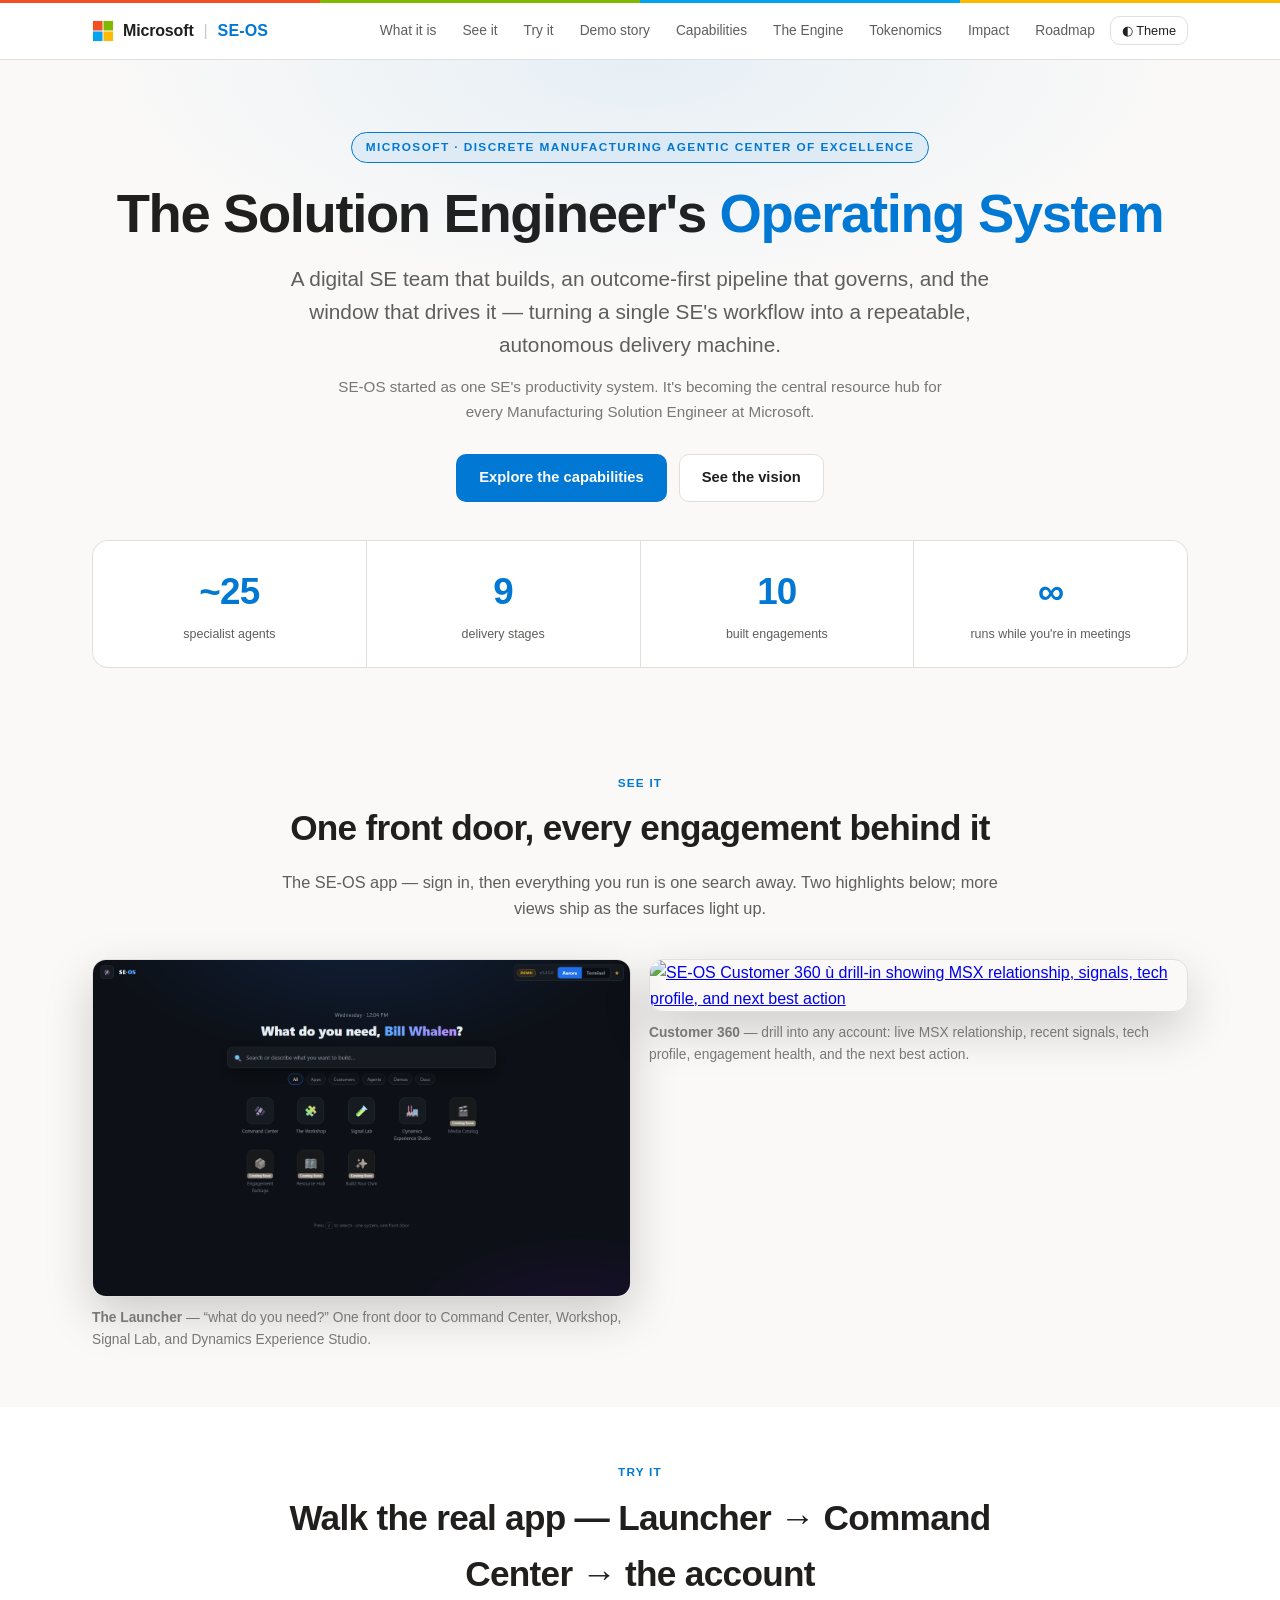
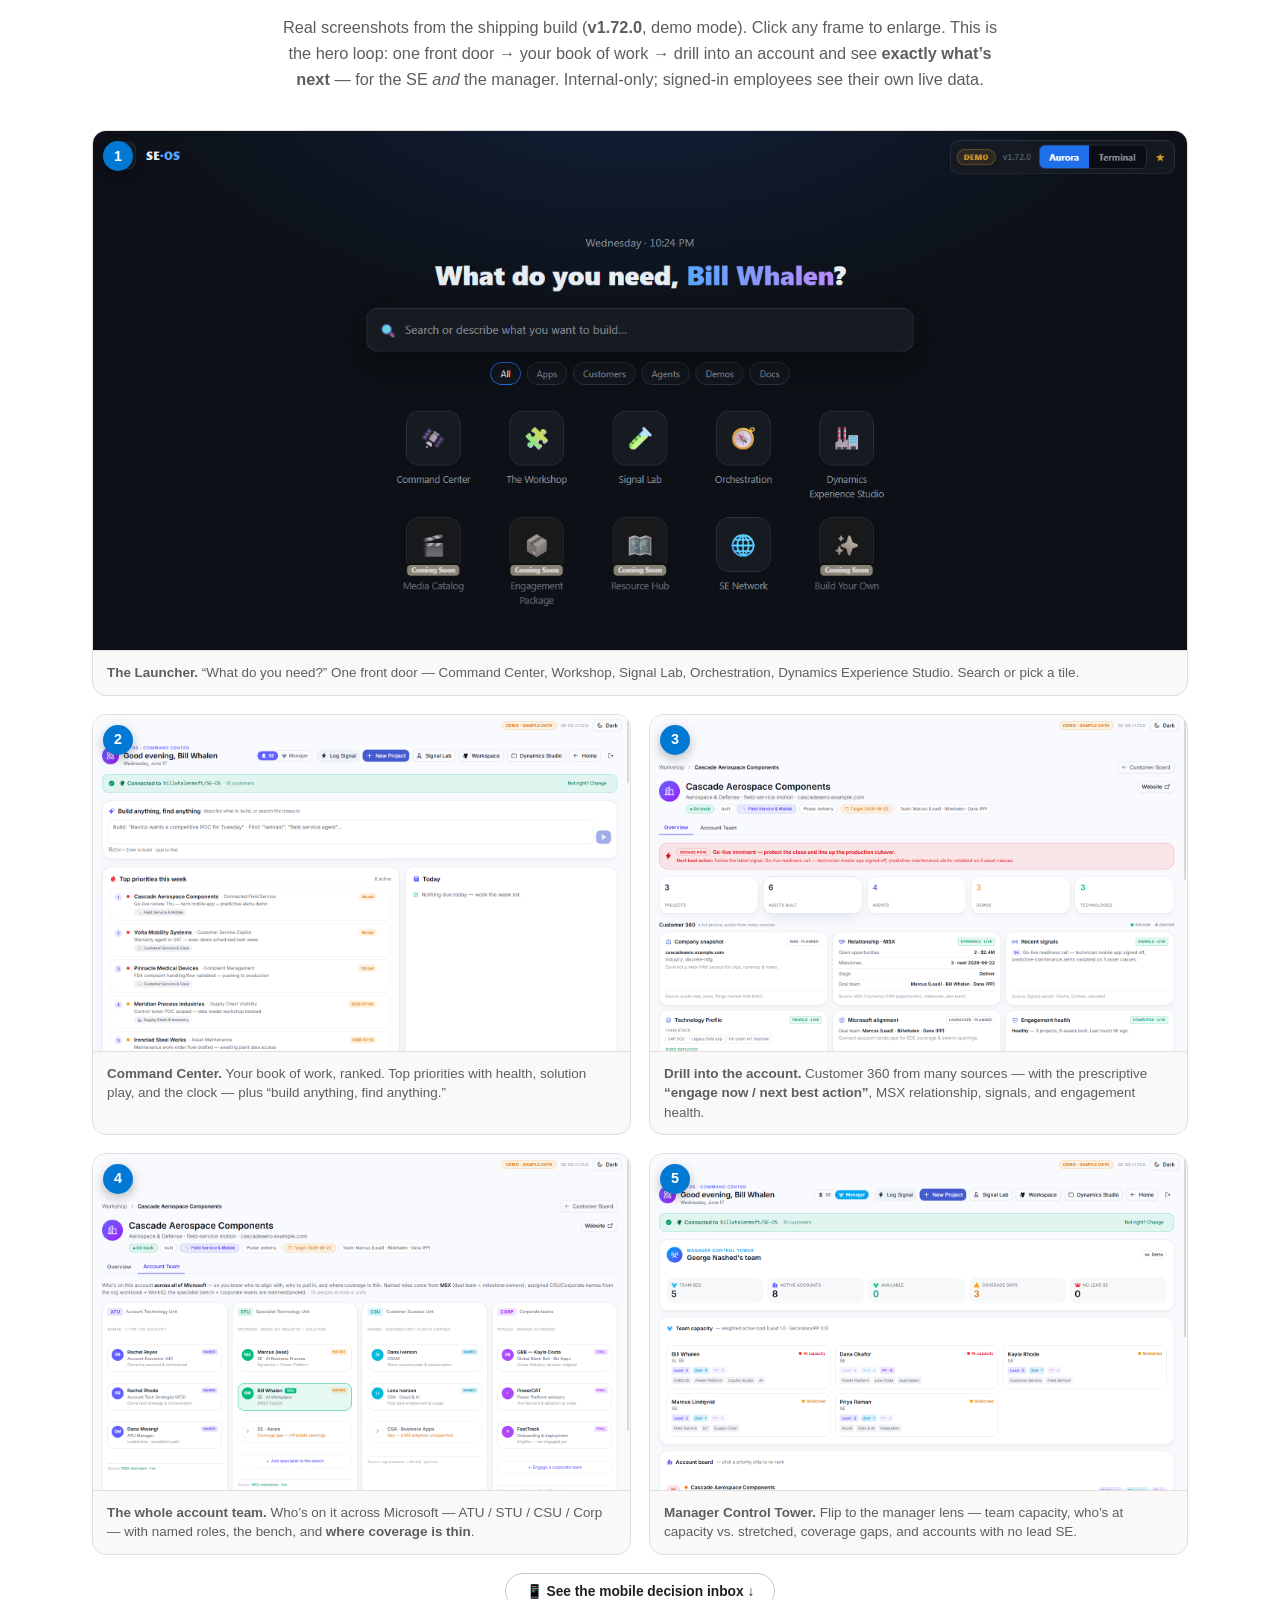
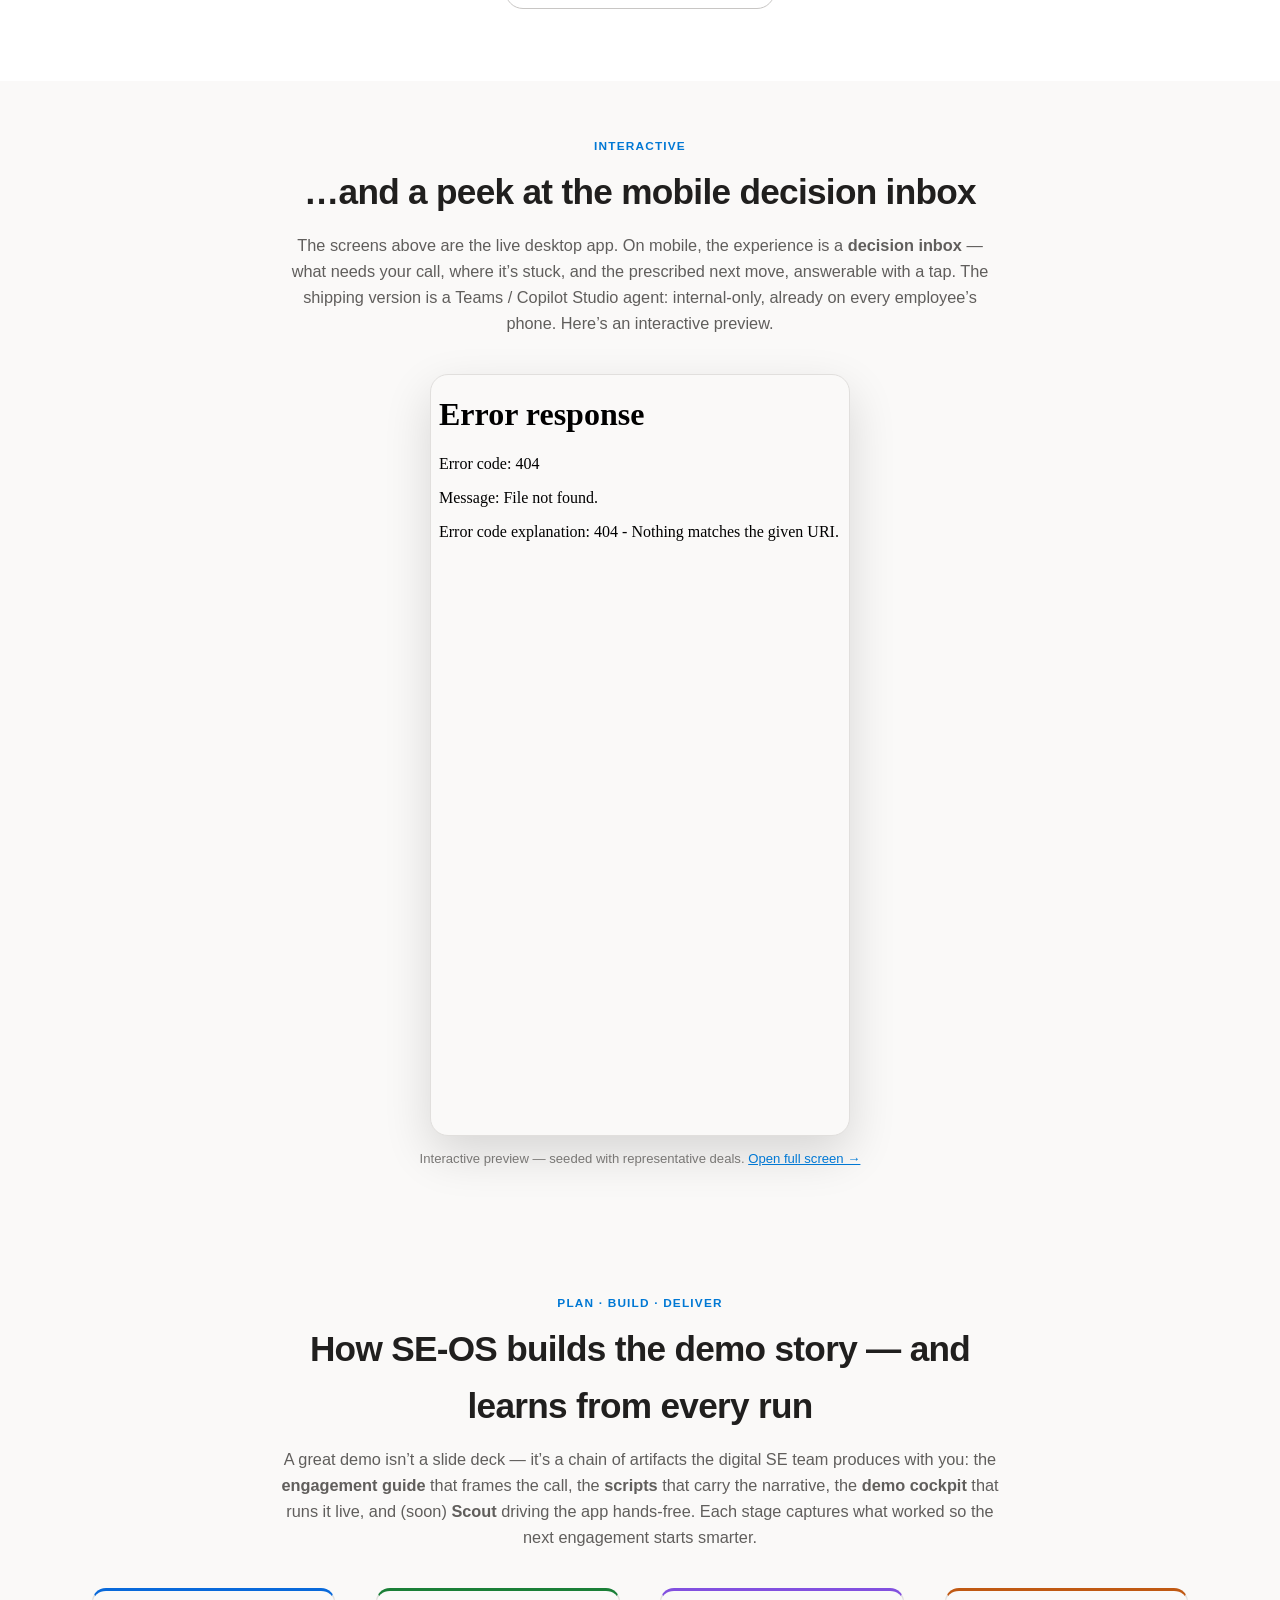
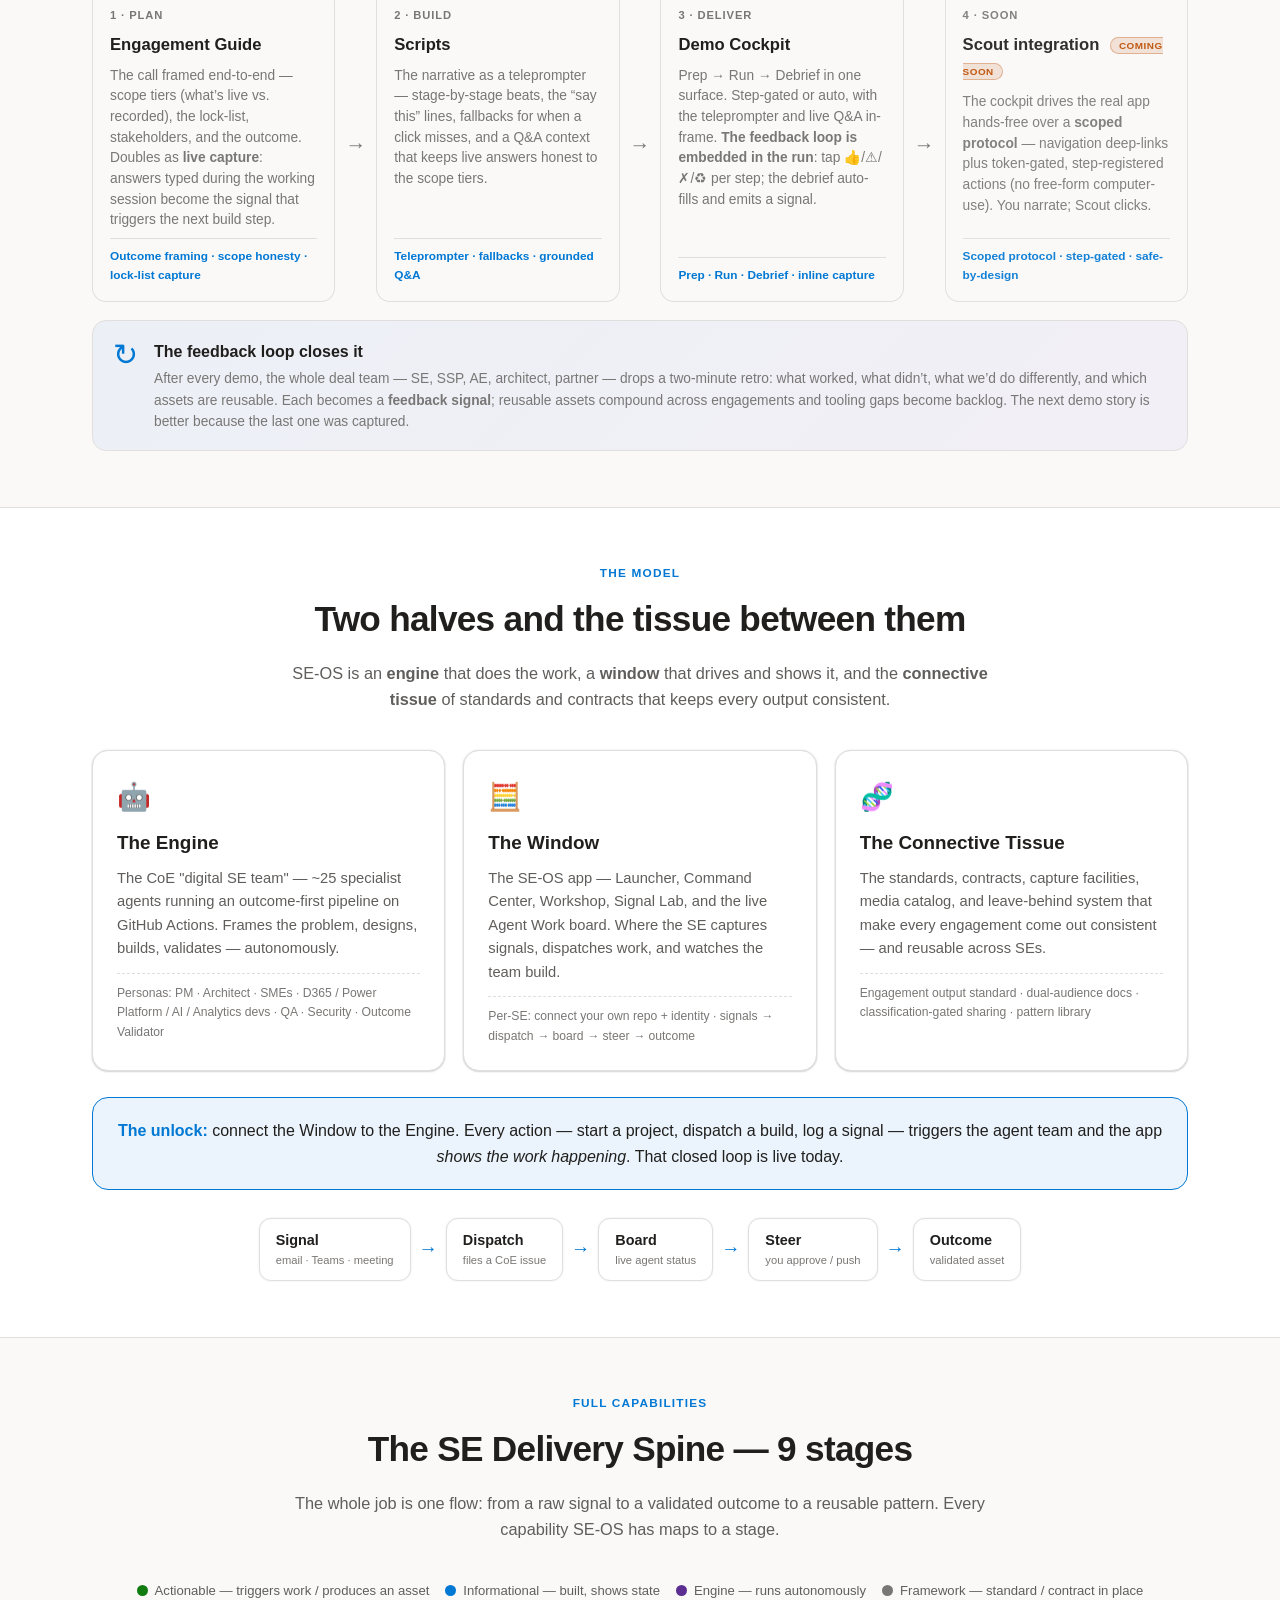
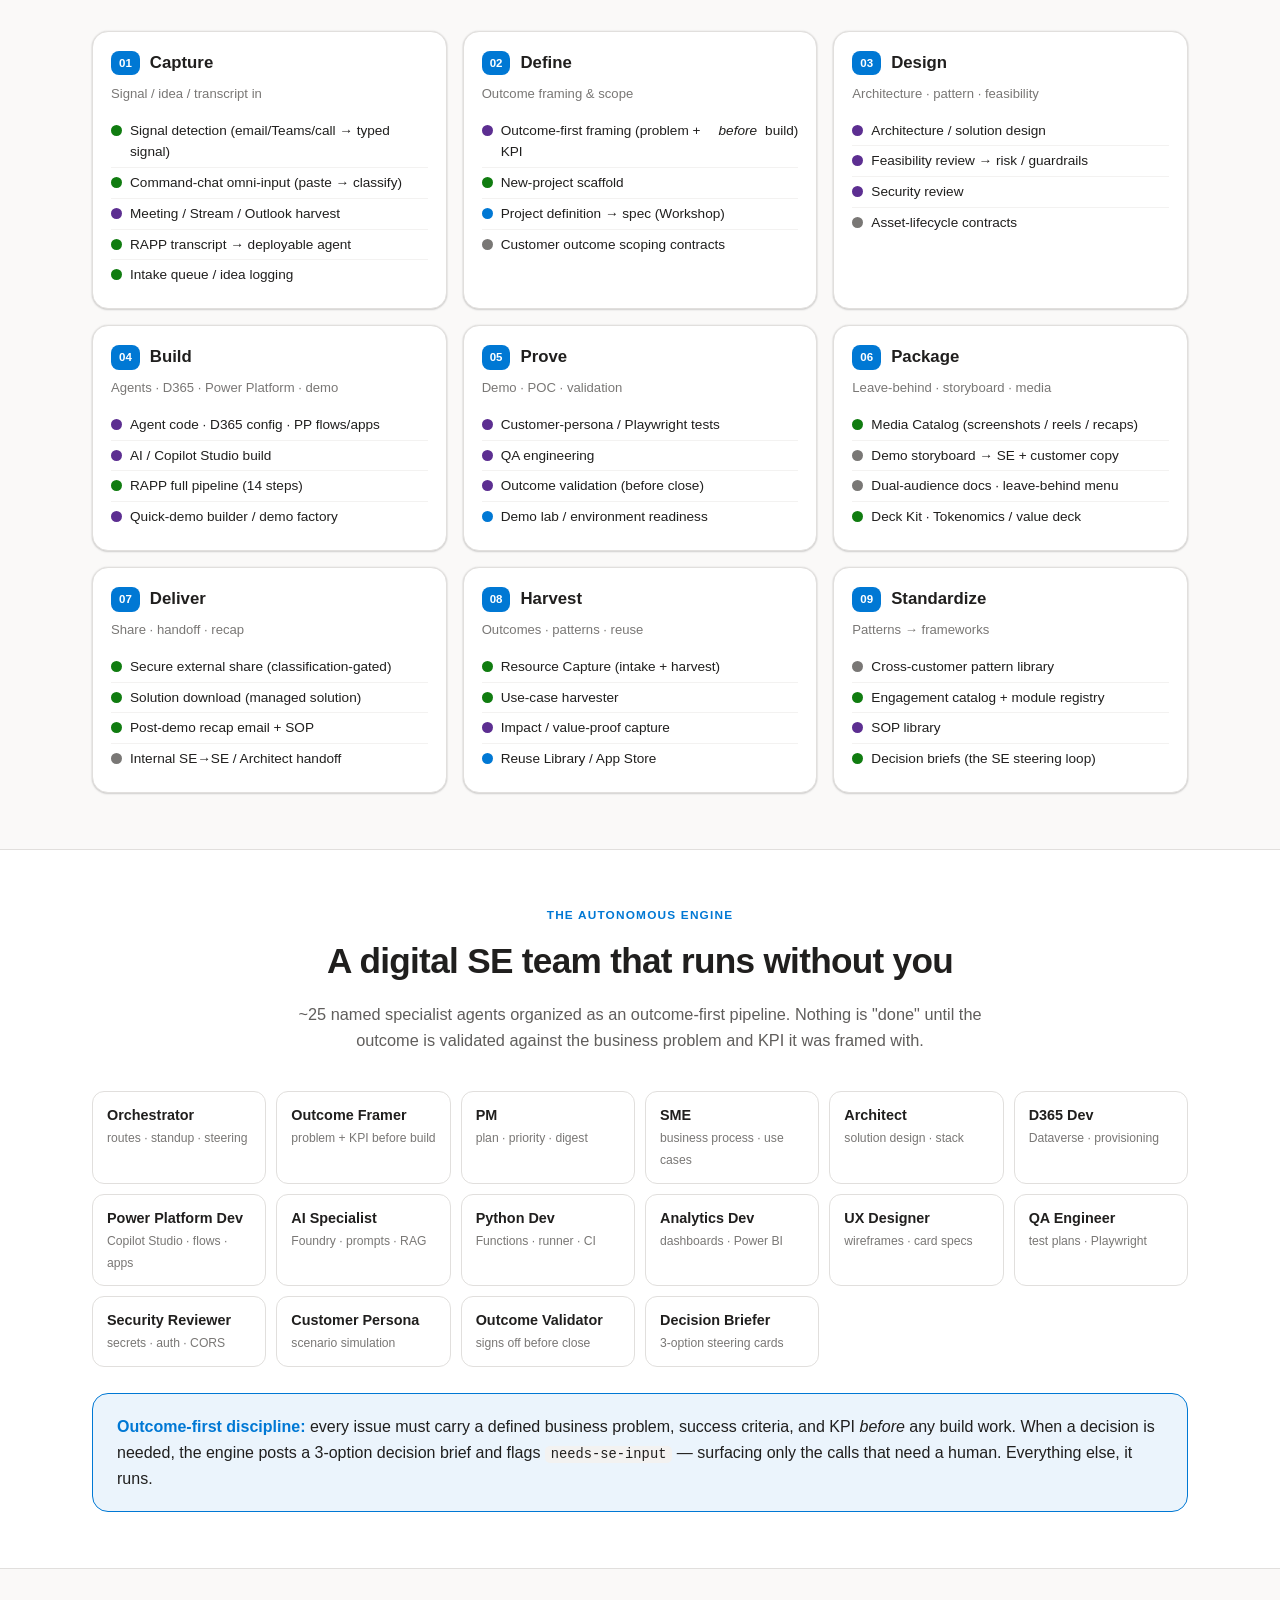
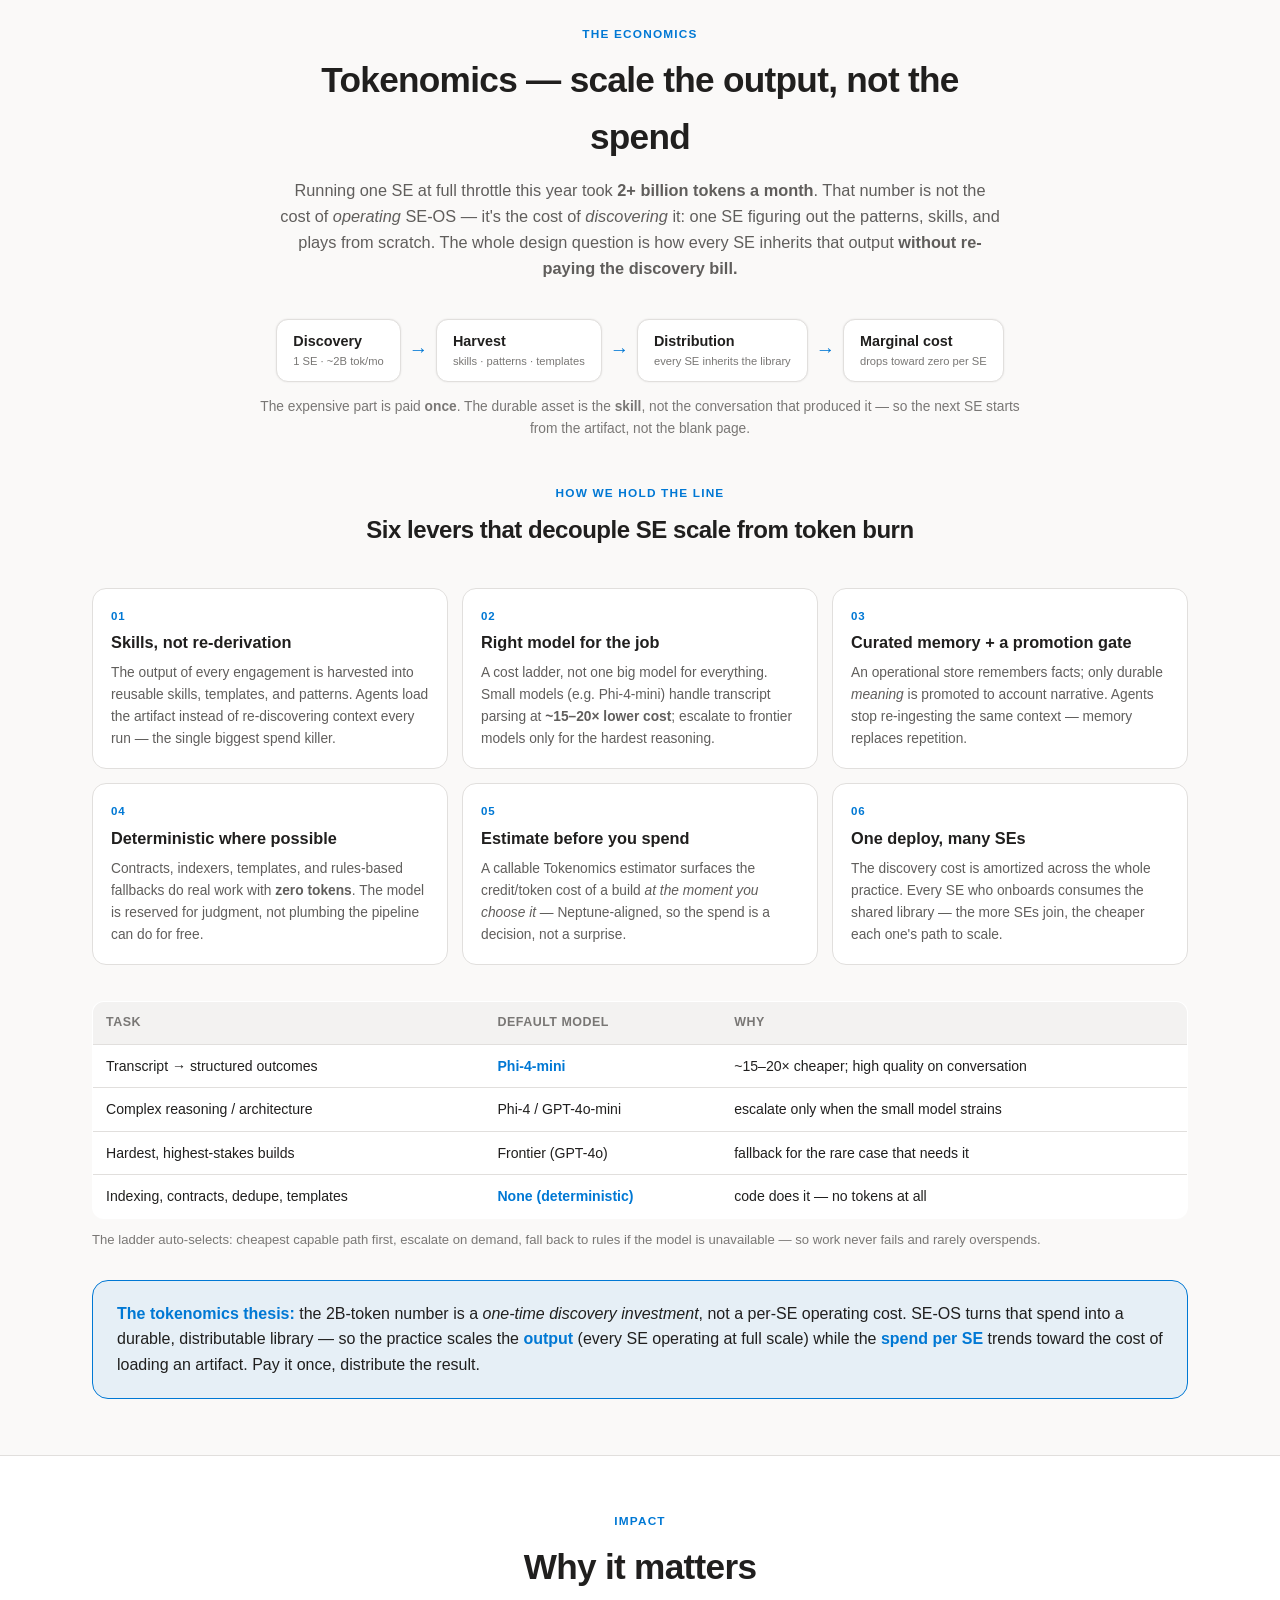
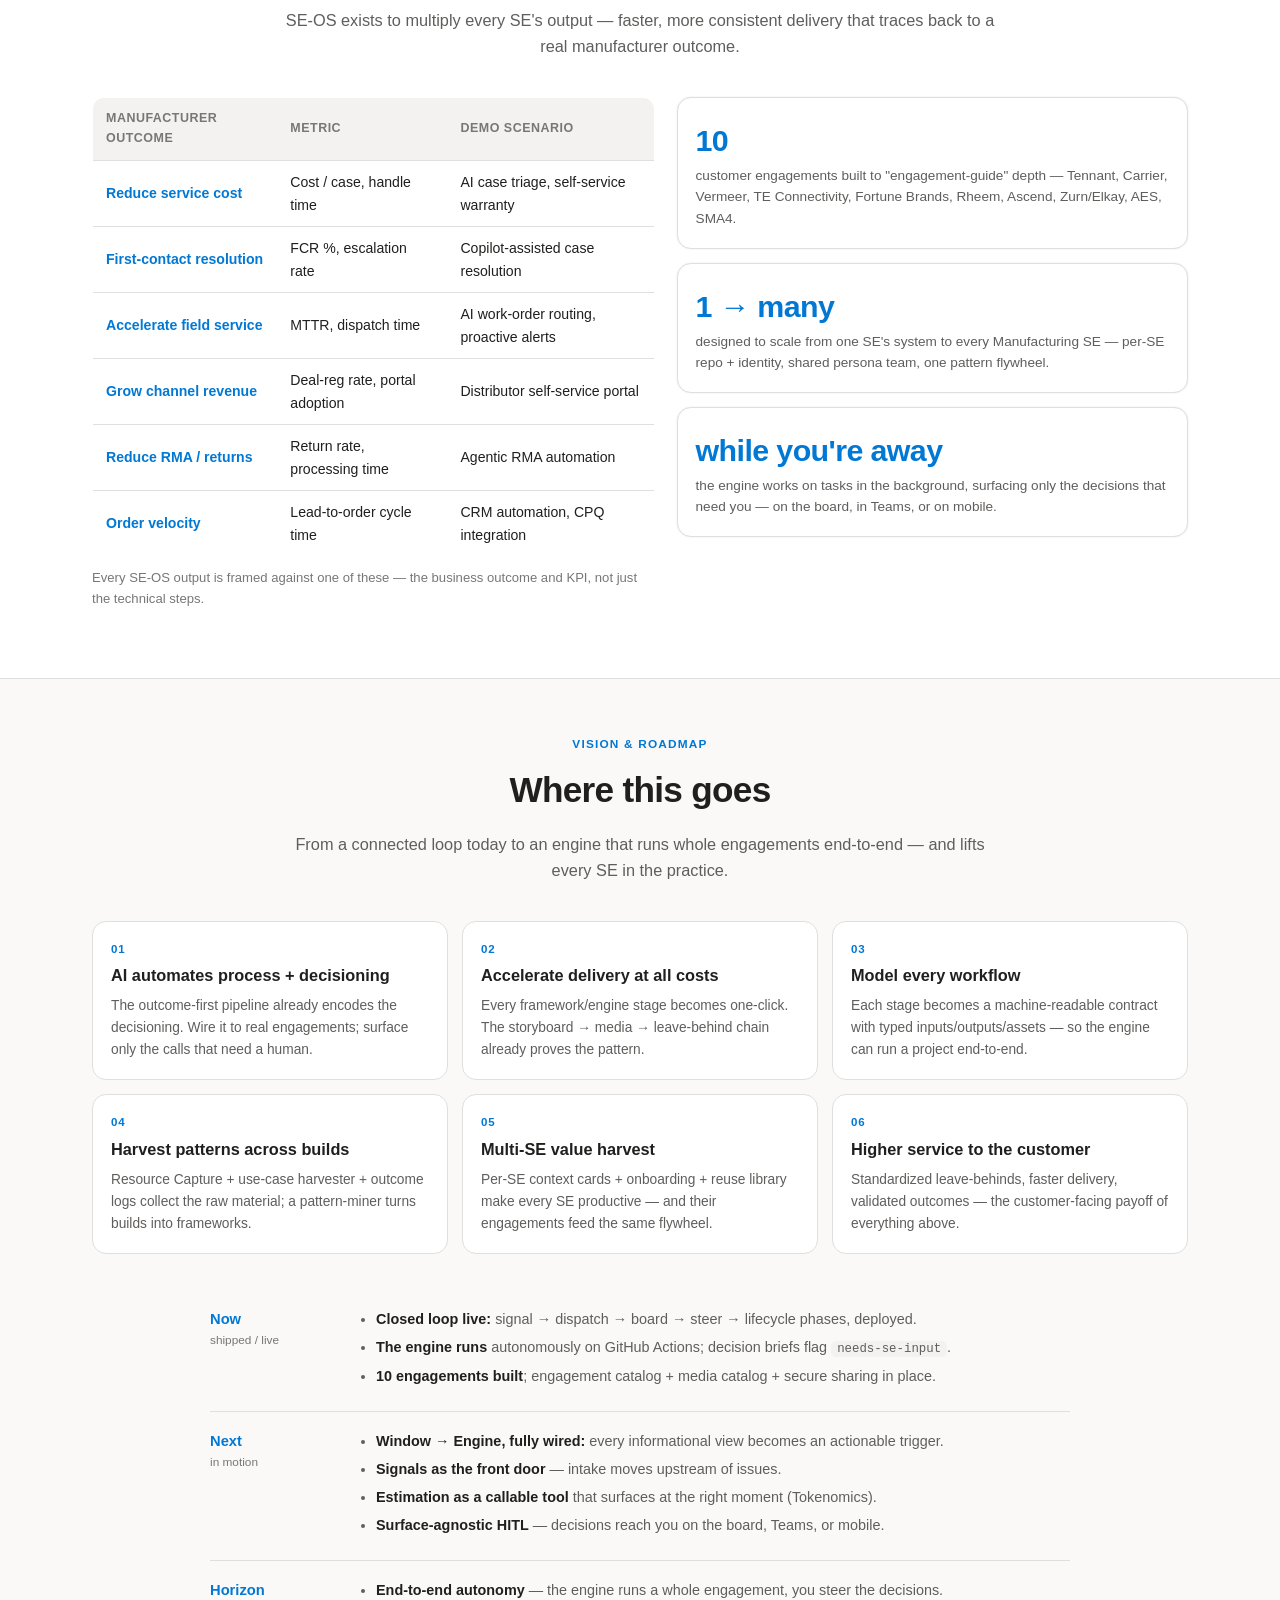
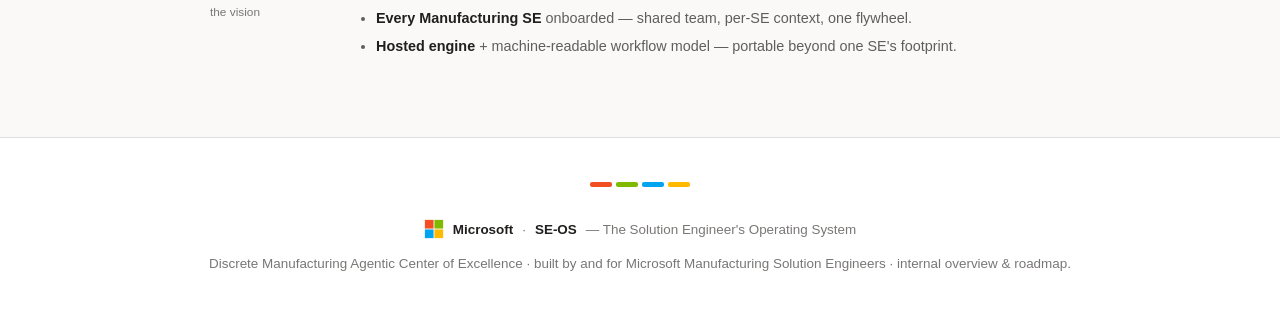
==== commit 7dbc4bf6: "feat(overview): add 'Demo story' section — plan -> build -> deliver + feedback loop New #story secti" ====
--- a/index.html
+++ b/index.html
@@ -1,3080 +1 @@
-<!DOCTYPE html>----
-<html lang="en">----
-<head>----
-<meta charset="UTF-8" />----
-<meta name="viewport" content="width=device-width, initial-scale=1.0" />----
-<title>SE-OS — The Solution Engineer's Operating System</title>----
-<meta name="description" content="SE-OS: a digital SE team + the surface that drives it. Full capabilities, vision, roadmap, and impact for the Discrete Manufacturing Agentic Center of Excellence." />----
-<meta property="og:title" content="SE-OS — The Solution Engineer's Operating System" />----
-<meta property="og:description" content="A digital SE team, an outcome-first pipeline, and the window that drives it." />----
-<meta property="og:type" content="website" />----
-<link rel="icon" type="image/svg+xml" href="data:image/svg+xml,%3Csvg xmlns='http://www.w3.org/2000/svg' viewBox='0 0 23 23'%3E%3Crect x='1' y='1' width='10' height='10' fill='%23F25022'/%3E%3Crect x='12' y='1' width='10' height='10' fill='%237FBA00'/%3E%3Crect x='1' y='12' width='10' height='10' fill='%2300A4EF'/%3E%3Crect x='12' y='12' width='10' height='10' fill='%23FFB900'/%3E%3C/svg%3E" />----
-<script>----
-  (() => {----
-    const param = new URLSearchParams(window.location.search).get("clawpilotTheme");----
-    const theme = param || (window.matchMedia("(prefers-color-scheme: dark)").matches ? "dark" : "light");----
-    document.documentElement.setAttribute("data-theme", theme);----
-  })();----
-</script>----
-<style>----
-:root {----
-  color-scheme: light;----
-  --cp-bg: #faf9f8; --cp-bg-elevated: #ffffff; --cp-surface: #ffffff; --cp-surface-soft: #f3f2f1;----
-  --cp-border: #e1dfdd; --cp-border-strong: #c8c6c4; --cp-text: #201f1e; --cp-text-muted: #605e5c;----
-  --cp-text-soft: #797775; --cp-accent: #0078d4; --cp-accent-hover: #106ebe;----
-  --cp-accent-soft: rgba(0, 120, 212, 0.08); --cp-accent-fg: #ffffff; --cp-success: #107c10;----
-  --cp-danger: #d13438; --cp-warning: #f7a800; --cp-link: #0067b8;----
-  --cp-shadow: 0 18px 48px rgba(0, 0, 0, 0.10); --cp-highlight: rgba(0, 120, 212, 0.12);----
-  --cp-info: #0078d4; --cp-engine: #5c2e91; --cp-framework: #797775;----
-  --ms-orange: #f25022; --ms-green: #7fba00; --ms-blue: #00a4ef; --ms-yellow: #ffb900;----
-}----
-html[data-theme="dark"] {----
-  color-scheme: dark;----
-  --cp-bg: #1b1a19; --cp-bg-elevated: #201f1e; --cp-surface: #252423; --cp-surface-soft: #2d2c2b;----
-  --cp-border: #3b3a39; --cp-border-strong: #565451; --cp-text: #f3f2f1; --cp-text-muted: #c8c6c4;----
-  --cp-text-soft: #a19f9d; --cp-accent: #50b0ff; --cp-accent-hover: #6cbcff;----
-  --cp-accent-soft: rgba(80, 176, 255, 0.16); --cp-accent-fg: #11100f; --cp-success: #6bb700;----
-  --cp-danger: #f1707b; --cp-warning: #ffc83d; --cp-link: #6cb8f6;----
-  --cp-shadow: 0 18px 48px rgba(0, 0, 0, 0.45); --cp-highlight: rgba(80, 176, 255, 0.14);----
-  --cp-info: #50b0ff; --cp-engine: #b4a0e5; --cp-framework: #a19f9d;----
-  --ms-orange: #f25022; --ms-green: #7fba00; --ms-blue: #2bc4ff; --ms-yellow: #ffc83d;----
-}----
-* { box-sizing: border-box; }----
-html { scroll-behavior: smooth; }----
-body {----
-  margin: 0; background: var(--cp-bg); color: var(--cp-text);----
-  font-family: "Segoe UI", Aptos, Calibri, -apple-system, BlinkMacSystemFont, sans-serif;----
-  line-height: 1.6;----
-}----
-.wrap { max-width: 1140px; margin: 0 auto; padding: 0 22px; }----
-code { font-family: Consolas, "Courier New", Courier, monospace; font-size: 0.86em; background: var(--cp-surface-soft); padding: 1px 6px; border-radius: 5px; }----
-nav.bar { position: sticky; top: 0; z-index: 50; background: var(--cp-bg-elevated); border-bottom: 1px solid var(--cp-border); backdrop-filter: blur(6px); }----
-nav.bar .wrap { display: flex; align-items: center; justify-content: space-between; height: 56px; }----
-.brand { display: flex; align-items: center; gap: 9px; font-weight: 600; font-size: 1rem; letter-spacing: -0.01em; }----
-.brand .logo { width: 22px; height: 22px; flex-shrink: 0; }----
-.brand .ms-word { font-weight: 600; color: var(--cp-text); }----
-.brand .brand-sep { color: var(--cp-border-strong); font-weight: 300; margin: 0 1px; }----
-.brand .brand-prod { font-weight: 700; color: var(--cp-accent); letter-spacing: 0.01em; }----
-.ms-topbar { height: 3px; width: 100%; background: linear-gradient(90deg, var(--ms-orange) 0 25%, var(--ms-green) 25% 50%, var(--ms-blue) 50% 75%, var(--ms-yellow) 75% 100%); }----
-.ms-rule { display: inline-flex; gap: 4px; margin: 0 auto 18px; }----
-.ms-rule i { width: 22px; height: 5px; border-radius: 2px; display: block; }----
-.navlinks { display: flex; gap: 4px; align-items: center; }----
-.navlinks a { color: var(--cp-text-muted); text-decoration: none; font-size: 0.86rem; padding: 7px 11px; border-radius: 8px; }----
-.navlinks a:hover { color: var(--cp-text); background: var(--cp-surface-soft); }----
-.tbtn { cursor: pointer; border: 1px solid var(--cp-border); background: var(--cp-surface); color: var(--cp-text); border-radius: 0.625rem; padding: 6px 11px; font-size: 0.8rem; }----
-@media (max-width: 720px){ .navlinks a:not(.tbtn){ display: none; } }----
-.hero { padding: 72px 0 50px; text-align: center; position: relative; overflow: hidden; }----
-.hero::before { content:""; position:absolute; inset:0; background: radial-gradient(ellipse 60% 50% at 50% 0%, var(--cp-accent-soft), transparent 70%); pointer-events:none; }----
-.eyebrow { display: inline-block; font-size: 0.74rem; text-transform: uppercase; letter-spacing: 0.12em; color: var(--cp-accent); font-weight: 600; padding: 5px 14px; border: 1px solid var(--cp-accent); border-radius: 999px; margin-bottom: 22px; background: var(--cp-accent-soft); }----
-.hero h1 { font-size: clamp(2.1rem, 5vw, 3.4rem); line-height: 1.08; margin: 0 0 18px; letter-spacing: -0.025em; }----
-.hero h1 .accent { color: var(--cp-accent); }----
-.hero p.lede { font-size: clamp(1.05rem, 2.2vw, 1.3rem); color: var(--cp-text-muted); max-width: 720px; margin: 0 auto 14px; }----
-.hero p.sub { font-size: 0.95rem; color: var(--cp-text-soft); max-width: 640px; margin: 0 auto 30px; }----
-.cta { display: inline-flex; gap: 12px; flex-wrap: wrap; justify-content: center; }----
-.btn { display: inline-block; text-decoration: none; font-weight: 600; font-size: 0.92rem; padding: 11px 22px; border-radius: 0.625rem; cursor: pointer; border: 1px solid transparent; }----
-.btn.primary { background: var(--cp-accent); color: var(--cp-accent-fg); }----
-.btn.primary:hover { background: var(--cp-accent-hover); }----
-.btn.ghost { background: var(--cp-surface); color: var(--cp-text); border-color: var(--cp-border); }----
-.btn.ghost:hover { border-color: var(--cp-border-strong); }----
-.statband { display: grid; grid-template-columns: repeat(4, 1fr); gap: 1px; background: var(--cp-border); border: 1px solid var(--cp-border); border-radius: 16px; overflow: hidden; margin: 38px 0 0; }----
-.statband .s { background: var(--cp-surface); padding: 22px 16px; text-align: center; }----
-.statband .n { font-size: clamp(1.7rem, 4vw, 2.3rem); font-weight: 800; color: var(--cp-accent); letter-spacing: -0.02em; }----
-.statband .l { font-size: 0.78rem; color: var(--cp-text-muted); margin-top: 3px; }----
-@media (max-width: 680px){ .statband { grid-template-columns: repeat(2,1fr); } }----
-section { padding: 56px 0; }----
-section.alt { background: var(--cp-bg-elevated); border-top: 1px solid var(--cp-border); border-bottom: 1px solid var(--cp-border); }----
-.sectionhead { text-align: center; max-width: 720px; margin: 0 auto 38px; }----
-.sectionhead .kick { font-size: 0.74rem; text-transform: uppercase; letter-spacing: 0.1em; color: var(--cp-accent); font-weight: 600; }----
-.sectionhead h2 { font-size: clamp(1.6rem, 3.5vw, 2.2rem); margin: 8px 0 12px; letter-spacing: -0.02em; }----
-.sectionhead p { color: var(--cp-text-muted); font-size: 1.02rem; margin: 0; }----
-.halves { display: grid; grid-template-columns: repeat(3, 1fr); gap: 18px; }----
-@media (max-width: 860px){ .halves { grid-template-columns: 1fr; } }----
-.half { background: var(--cp-surface); border: 1px solid var(--cp-border); border-radius: 16px; padding: 24px; box-shadow: 0 0 2px rgba(0,0,0,0.12), 0 1px 2px rgba(0,0,0,0.14); position: relative; }----
-.half .ic { font-size: 1.7rem; margin-bottom: 10px; }----
-.half h3 { margin: 0 0 8px; font-size: 1.18rem; }----
-.half p { color: var(--cp-text-muted); font-size: 0.92rem; margin: 0 0 12px; }----
-.half .meta { font-size: 0.76rem; color: var(--cp-text-soft); border-top: 1px dashed var(--cp-border); padding-top: 10px; }----
-.unlock { margin-top: 26px; background: var(--cp-accent-soft); border: 1px solid var(--cp-accent); border-radius: 16px; padding: 20px 24px; text-align: center; }----
-.unlock b { color: var(--cp-accent); }----
-.loop { display: flex; flex-wrap: wrap; gap: 8px; align-items: center; justify-content: center; margin: 6px auto 0; max-width: 880px; }----
-.loop .node { background: var(--cp-surface); border: 1px solid var(--cp-border); border-radius: 12px; padding: 10px 16px; font-weight: 600; font-size: 0.9rem; box-shadow: 0 0 2px rgba(0,0,0,0.1); }----
-.loop .node small { display:block; font-weight: 400; font-size: 0.7rem; color: var(--cp-text-soft); }----
-.loop .arr { color: var(--cp-accent); font-size: 1.2rem; }----
-.legend { display: flex; flex-wrap: wrap; gap: 16px; justify-content: center; margin: 0 auto 30px; font-size: 0.82rem; color: var(--cp-text-muted); }----
-.legend span { display: inline-flex; align-items: center; gap: 7px; }----
-.d { width: 11px; height: 11px; border-radius: 999px; display: inline-block; }----
-.d.act { background: var(--cp-success); } .d.inf { background: var(--cp-info); }----
-.d.eng { background: var(--cp-engine); } .d.fw { background: var(--cp-framework); }----
-.stages { display: grid; grid-template-columns: repeat(3, 1fr); gap: 16px; }----
-@media (max-width: 900px){ .stages { grid-template-columns: 1fr 1fr; } }----
-@media (max-width: 600px){ .stages { grid-template-columns: 1fr; } }----
-.stage { background: var(--cp-surface); border: 1px solid var(--cp-border); border-radius: 16px; padding: 18px; box-shadow: 0 0 2px rgba(0,0,0,0.12), 0 1px 2px rgba(0,0,0,0.14); display: flex; flex-direction: column; }----
-.stage .sh { display: flex; align-items: center; gap: 10px; margin-bottom: 4px; }----
-.stage .num { font-size: 0.72rem; font-weight: 700; color: var(--cp-accent-fg); background: var(--cp-accent); border-radius: 8px; padding: 3px 8px; }----
-.stage h4 { margin: 0; font-size: 1.05rem; }----
-.stage .desc { font-size: 0.82rem; color: var(--cp-text-soft); margin: 2px 0 12px; }----
-.stage ul { list-style: none; margin: 0; padding: 0; font-size: 0.85rem; }----
-.stage li { display: flex; align-items: flex-start; gap: 8px; padding: 4px 0; border-top: 1px solid var(--cp-surface-soft); }----
-.stage li:first-child { border-top: none; }----
-.stage li .d { margin-top: 5px; flex-shrink: 0; }----
-.agentgrid { display: grid; grid-template-columns: repeat(auto-fill, minmax(168px,1fr)); gap: 10px; }----
-.agent { background: var(--cp-surface); border: 1px solid var(--cp-border); border-radius: 12px; padding: 12px 14px; font-size: 0.85rem; }----
-.agent b { display: block; font-size: 0.9rem; }----
-.agent span { color: var(--cp-text-soft); font-size: 0.76rem; }----
-.impact { display: grid; grid-template-columns: 1.1fr 1fr; gap: 22px; align-items: start; }----
-@media (max-width: 860px){ .impact { grid-template-columns: 1fr; } }----
-.outcometable { width: 100%; border-collapse: collapse; font-size: 0.88rem; background: var(--cp-surface); border: 1px solid var(--cp-border); border-radius: 12px; overflow: hidden; }----
-.outcometable th { background: var(--cp-surface-soft); text-align: left; padding: 11px 13px; font-size: 0.78rem; text-transform: uppercase; letter-spacing: 0.04em; color: var(--cp-text-soft); }----
-.outcometable td { padding: 10px 13px; border-top: 1px solid var(--cp-border); }----
-.outcometable td b { color: var(--cp-accent); }----
-.bigimpact { display: flex; flex-direction: column; gap: 14px; }----
-.imcard { background: var(--cp-surface); border: 1px solid var(--cp-border); border-radius: 14px; padding: 18px; box-shadow: 0 0 2px rgba(0,0,0,0.1); }----
-.imcard .big { font-size: 1.9rem; font-weight: 800; color: var(--cp-accent); letter-spacing: -0.02em; }----
-.imcard .cap { font-size: 0.85rem; color: var(--cp-text-muted); }----
-.timeline { position: relative; margin: 0 auto; max-width: 860px; }----
-.tl { display: grid; grid-template-columns: 130px 1fr; gap: 18px; padding: 18px 0; border-top: 1px solid var(--cp-border); }----
-.tl:first-child { border-top: none; }----
-.tl .phase { font-weight: 700; color: var(--cp-accent); font-size: 0.92rem; }----
-.tl .phase small { display: block; color: var(--cp-text-soft); font-weight: 400; font-size: 0.74rem; }----
-.tl ul { margin: 0; padding-left: 18px; font-size: 0.9rem; color: var(--cp-text-muted); }----
-.tl ul li { margin-bottom: 5px; }----
-.tl ul li b { color: var(--cp-text); }----
-@media (max-width: 600px){ .tl { grid-template-columns: 1fr; gap: 6px; } }----
-.visiongrid { display: grid; grid-template-columns: repeat(3,1fr); gap: 14px; }----
-@media (max-width: 860px){ .visiongrid { grid-template-columns: 1fr; } }----
-.vcard { background: var(--cp-surface); border: 1px solid var(--cp-border); border-radius: 14px; padding: 18px; }----
-.vcard .vn { font-size: 0.72rem; color: var(--cp-accent); font-weight: 700; letter-spacing: 0.08em; }----
-.vcard h4 { margin: 4px 0 7px; font-size: 1.02rem; }----
-.vcard p { margin: 0; font-size: 0.86rem; color: var(--cp-text-muted); }----
-footer { background: var(--cp-bg-elevated); border-top: 1px solid var(--cp-border); padding: 34px 0; text-align: center; color: var(--cp-text-soft); font-size: 0.84rem; }----
-footer .fbrand { font-weight: 700; color: var(--cp-text); }----
-.reveal { opacity: 0; transform: translateY(14px); transition: opacity .6s ease, transform .6s ease; }----
-.reveal.in { opacity: 1; transform: none; }----
-@media (prefers-reduced-motion: reduce) { .reveal { opacity: 1 !important; transform: none !important; transition: none; } }----
-</style>----
-<noscript><style>.reveal{opacity:1 !important;transform:none !important;}</style></noscript>----
-</head>----
-<body>----
-----
-<div class="ms-topbar" aria-hidden="true"></div>----
-----
-<nav class="bar">----
-  <div class="wrap">----
-    <div class="brand">----
-      <svg class="logo" viewBox="0 0 23 23" aria-hidden="true"><rect x="1" y="1" width="10" height="10" fill="#F25022"/><rect x="12" y="1" width="10" height="10" fill="#7FBA00"/><rect x="1" y="12" width="10" height="10" fill="#00A4EF"/><rect x="12" y="12" width="10" height="10" fill="#FFB900"/></svg>----
-      <span class="ms-word">Microsoft</span><span class="brand-sep">|</span><span class="brand-prod">SE-OS</span>----
-    </div>----
-    <div class="navlinks">----
-      <a href="#what">What it is</a>----
-      <a href="#see">See it</a>---
-      <a href="#tryit">Try it</a>----
-      <a href="#spine">Capabilities</a>----
-      <a href="#engine">The Engine</a>----
-      <a href="#tokenomics">Tokenomics</a>----
-      <a href="#impact">Impact</a>----
-      <a href="#roadmap">Roadmap</a>----
-      <button class="tbtn" onclick="(function(){var d=document.documentElement;var t=d.getAttribute('data-theme')==='dark'?'light':'dark';d.setAttribute('data-theme',t);})()">&#9680; Theme</button>----
-    </div>----
-  </div>----
-</nav>----
-----
-<header class="hero">----
-  <div class="wrap">----
-    <span class="eyebrow">Microsoft &middot; Discrete Manufacturing Agentic Center of Excellence</span>----
-    <h1>The Solution Engineer's <span class="accent">Operating System</span></h1>----
-    <p class="lede">A digital SE team that builds, an outcome-first pipeline that governs, and the window that drives it &mdash; turning a single SE's workflow into a repeatable, autonomous delivery machine.</p>----
-    <p class="sub">SE-OS started as one SE's productivity system. It's becoming the central resource hub for every Manufacturing Solution Engineer at Microsoft.</p>----
-    <div class="cta">----
-      <a class="btn primary" href="#spine">Explore the capabilities</a>----
-      <a class="btn ghost" href="#roadmap">See the vision</a>----
-    </div>----
-    <div class="statband">----
-      <div class="s"><div class="n" data-count="25">~25</div><div class="l">specialist agents</div></div>----
-      <div class="s"><div class="n" data-count="9">9</div><div class="l">delivery stages</div></div>----
-      <div class="s"><div class="n" data-count="10">10</div><div class="l">built engagements</div></div>----
-      <div class="s"><div class="n">&infin;</div><div class="l">runs while you're in meetings</div></div>----
-    </div>----
-  </div>----
-</header>----
-----
-<section id="see">----
-  <div class="wrap">----
-    <div class="sectionhead reveal">----
-      <div class="kick">See it</div>----
-      <h2>One front door, every engagement behind it</h2>----
-      <p>The SE-OS app &mdash; sign in, then everything you run is one search away. Two highlights below; more views ship as the surfaces light up.</p>----
-    </div>----
-    <div class="halves reveal" style="grid-template-columns:1fr 1fr;align-items:start">----
-      <figure style="margin:0">----
-        <a href="img/seos-launcher.png" target="_blank" rel="noopener">----
-          <img src="img/seos-launcher.png" alt="SE-OS Launcher — one search box and tiles for every module" loading="lazy"----
-               style="width:100%;border:1px solid var(--cp-border);border-radius:14px;box-shadow:0 18px 48px rgba(0,0,0,0.18);display:block" />----
-        </a>----
-        <figcaption style="margin-top:10px;font-size:0.86rem;color:var(--cp-text-soft)"><b>The Launcher</b> &mdash; &ldquo;what do you need?&rdquo; One front door to Command Center, Workshop, Signal Lab, and Dynamics Experience Studio.</figcaption>----
-      </figure>----
-      <figure style="margin:0">----
-        <a href="img/seos-customer360.png" target="_blank" rel="noopener">----
-          <img src="img/seos-customer360.png" alt="SE-OS Customer 360 — drill-in showing MSX relationship, signals, tech profile, and next best action" loading="lazy"----
-               style="width:100%;border:1px solid var(--cp-border);border-radius:14px;box-shadow:0 18px 48px rgba(0,0,0,0.18);display:block" />----
-        </a>----
-        <figcaption style="margin-top:10px;font-size:0.86rem;color:var(--cp-text-soft)"><b>Customer 360</b> &mdash; drill into any account: live MSX relationship, recent signals, tech profile, engagement health, and the next best action.</figcaption>----
-      </figure>----
-    </div>----
-  </div>----
-</section>---
----
-<section id="tryit" style="background:var(--cp-surface)">-
-  <div class="wrap">-
-    <div class="sectionhead reveal">-
-      <div class="kick">Try it</div>-
-      <h2>Walk the real app &mdash; Launcher &rarr; Command Center &rarr; the account</h2>-
-      <p>Real screenshots from the shipping build (<b>v1.72.0</b>, demo mode). Click any frame to enlarge. This is the hero loop: one front door &rarr; your book of work &rarr; drill into an account and see <b>exactly what&rsquo;s next</b> &mdash; for the SE <i>and</i> the manager. Internal-only; signed-in employees see their own live data.</p>-
-    </div>-
--
-    <div class="wt reveal">-
-      <figure class="wtstep" onclick="wtOpen(0)">-
-        <div class="wtnum">1</div>-
-        <img src="img/walkthrough/real-01-launcher.png" alt="SE-OS Launcher — What do you need, Bill Whalen? with module tiles" loading="lazy" />-
-        <figcaption><b>The Launcher.</b> &ldquo;What do you need?&rdquo; One front door &mdash; Command Center, Workshop, Signal Lab, Orchestration, Dynamics Experience Studio. Search or pick a tile.</figcaption>-
-      </figure>-
-      <figure class="wtstep" onclick="wtOpen(1)">-
-        <div class="wtnum">2</div>-
-        <img src="img/walkthrough/real-02-command-center.png" alt="SE-OS Command Center — top priorities this week" loading="lazy" />-
-        <figcaption><b>Command Center.</b> Your book of work, ranked. Top priorities with health, solution play, and the clock &mdash; plus &ldquo;build anything, find anything.&rdquo;</figcaption>-
-      </figure>-
-      <figure class="wtstep" onclick="wtOpen(2)">-
-        <div class="wtnum">3</div>-
-        <img src="img/walkthrough/real-03-project.png" alt="SE-OS Customer 360 — Cascade Aerospace with next best action" loading="lazy" />-
-        <figcaption><b>Drill into the account.</b> Customer 360 from many sources &mdash; with the prescriptive <b>&ldquo;engage now / next best action&rdquo;</b>, MSX relationship, signals, and engagement health.</figcaption>-
-      </figure>-
-      <figure class="wtstep" onclick="wtOpen(3)">-
-        <div class="wtnum">4</div>-
-        <img src="img/walkthrough/real-04-account-team.png" alt="SE-OS Account Team — ATU, STU, CSU, Corp coverage" loading="lazy" />-
-        <figcaption><b>The whole account team.</b> Who&rsquo;s on it across Microsoft &mdash; ATU / STU / CSU / Corp &mdash; with named roles, the bench, and <b>where coverage is thin</b>.</figcaption>-
-      </figure>-
-      <figure class="wtstep" onclick="wtOpen(4)">-
-        <div class="wtnum">5</div>-
-        <img src="img/walkthrough/real-05-manager.png" alt="SE-OS Manager Control Tower — team capacity" loading="lazy" />-
-        <figcaption><b>Manager Control Tower.</b> Flip to the manager lens &mdash; team capacity, who&rsquo;s at capacity vs. stretched, coverage gaps, and accounts with no lead SE.</figcaption>-
-      </figure>-
-    </div>-
--
-    <p style="text-align:center;margin-top:18px">-
-      <button onclick="document.getElementById('tryit-proto').scrollIntoView({behavior:'smooth'})" style="cursor:pointer;border:1px solid var(--cp-border-strong);background:var(--cp-surface);color:var(--cp-text);border-radius:30px;padding:9px 20px;font-size:0.86rem;font-weight:700;font-family:inherit">&#128241; See the mobile decision inbox &darr;</button>-
-    </p>-
-  </div>-
--
-  <!-- lightbox -->-
-  <div id="wtbox" onclick="wtClose()" style="display:none;position:fixed;inset:0;background:rgba(0,0,0,0.86);z-index:999;align-items:center;justify-content:center;flex-direction:column;padding:20px;cursor:zoom-out">-
-    <img id="wtimg" src="" alt="" style="max-width:96%;max-height:82%;border-radius:10px;box-shadow:0 24px 70px rgba(0,0,0,0.6)" />-
-    <div id="wtcap" style="color:#fff;font-size:0.92rem;margin-top:14px;max-width:760px;text-align:center"></div>-
-    <div style="color:rgba(255,255,255,0.6);font-size:0.8rem;margin-top:10px">click anywhere to close &middot; &larr; / &rarr; to step</div>-
-  </div>-
-  <style>-
-    .wt{display:grid;grid-template-columns:repeat(2,1fr);gap:18px}-
-    @media(max-width:780px){.wt{grid-template-columns:1fr}}-
-    .wtstep{margin:0;position:relative;cursor:zoom-in;background:var(--cp-bg);border:1px solid var(--cp-border);border-radius:14px;overflow:hidden;transition:all .15s}-
-    .wtstep:hover{border-color:var(--cp-accent);box-shadow:0 14px 36px rgba(0,0,0,0.16);transform:translateY(-2px)}-
-    .wtstep img{width:100%;display:block;border-bottom:1px solid var(--cp-border)}-
-    .wtstep figcaption{padding:12px 14px;font-size:0.84rem;color:var(--cp-text-muted);line-height:1.45}-
-    .wtstep .wtnum{position:absolute;top:10px;left:10px;width:30px;height:30px;border-radius:50%;background:var(--cp-accent);color:#fff;font-weight:800;display:flex;align-items:center;justify-content:center;font-size:0.9rem;box-shadow:0 4px 12px rgba(0,0,0,0.25);z-index:2}-
-    .wtstep:first-child{grid-column:1 / -1}-
-    .wtstep:first-child img{max-height:520px;object-fit:cover;object-position:top}-
-  </style>-
-  <script>-
-    var WT=[-
-      {src:'img/walkthrough/real-01-launcher.png',cap:'1 · The Launcher — one front door to everything you run.'},-
-      {src:'img/walkthrough/real-02-command-center.png',cap:'2 · Command Center — your book of work, ranked by what matters this week.'},-
-      {src:'img/walkthrough/real-03-project.png',cap:'3 · Customer 360 — the prescriptive next best action, pulled from many sources.'},-
-      {src:'img/walkthrough/real-04-account-team.png',cap:'4 · Account Team — who is on the account across Microsoft, and where coverage is thin.'},-
-      {src:'img/walkthrough/real-05-manager.png',cap:'5 · Manager Control Tower — team capacity, coverage gaps, accounts with no lead SE.'}-
-    ];-
-    var wtI=0;-
-    function wtOpen(i){wtI=i;var b=document.getElementById('wtbox');document.getElementById('wtimg').src=WT[i].src;document.getElementById('wtcap').textContent=WT[i].cap;b.style.display='flex';}-
-    function wtClose(){document.getElementById('wtbox').style.display='none';}-
-    function wtStep(d){wtI=(wtI+d+WT.length)%WT.length;document.getElementById('wtimg').src=WT[wtI].src;document.getElementById('wtcap').textContent=WT[wtI].cap;}-
-    document.addEventListener('keydown',function(e){if(document.getElementById('wtbox').style.display!=='flex')return;if(e.key==='Escape')wtClose();if(e.key==='ArrowRight')wtStep(1);if(e.key==='ArrowLeft')wtStep(-1);});-
-  </script>-
-</section>-
--
-<section id="tryit-proto" style="background:var(--cp-bg)">
-  <div class="wrap">
-    <div class="sectionhead reveal">
-      <div class="kick">Interactive</div>
-      <h2>&hellip;and a peek at the mobile decision inbox</h2>
-      <p>The screens above are the live desktop app. On mobile, the experience is a <b>decision inbox</b> &mdash; what needs your call, where it&rsquo;s stuck, and the prescribed next move, answerable with a tap. The shipping version is a Teams / Copilot Studio agent: internal-only, already on every employee&rsquo;s phone. Here&rsquo;s an interactive preview.</p>
-    </div>
-    <div class="reveal" style="max-width:420px;margin:0 auto;border:1px solid var(--cp-border);border-radius:18px;overflow:hidden;box-shadow:0 18px 48px rgba(0,0,0,0.14);background:var(--cp-bg)">
-      <iframe src="prototypes/mobile-inbox.html" title="SE-OS mobile decision inbox prototype" loading="lazy" style="width:100%;height:760px;border:0;display:block"></iframe>
-    </div>
-    <p style="text-align:center;margin-top:12px;font-size:0.82rem;color:var(--cp-text-soft)">
-      Interactive preview &mdash; seeded with representative deals.
-      <a href="prototypes/mobile-inbox.html" target="_blank" rel="noopener" style="color:var(--cp-accent)">Open full screen &rarr;</a>
-    </p>
-  </div>
-</section>----
-----
-<section id="what" class="alt">----
-  <div class="wrap">----
-    <div class="sectionhead reveal">----
-      <div class="kick">The model</div>----
-      <h2>Two halves and the tissue between them</h2>----
-      <p>SE-OS is an <b>engine</b> that does the work, a <b>window</b> that drives and shows it, and the <b>connective tissue</b> of standards and contracts that keeps every output consistent.</p>----
-    </div>----
-    <div class="halves">----
-      <div class="half reveal">----
-        <div class="ic">&#129302;</div>----
-        <h3>The Engine</h3>----
-        <p>The CoE "digital SE team" &mdash; ~25 specialist agents running an outcome-first pipeline on GitHub Actions. Frames the problem, designs, builds, validates &mdash; autonomously.</p>----
-        <div class="meta">Personas: PM &middot; Architect &middot; SMEs &middot; D365 / Power Platform / AI / Analytics devs &middot; QA &middot; Security &middot; Outcome Validator</div>----
-      </div>----
-      <div class="half reveal">----
-        <div class="ic">&#129518;</div>----
-        <h3>The Window</h3>----
-        <p>The SE-OS app &mdash; Launcher, Command Center, Workshop, Signal Lab, and the live Agent Work board. Where the SE captures signals, dispatches work, and watches the team build.</p>----
-        <div class="meta">Per-SE: connect your own repo + identity &middot; signals &rarr; dispatch &rarr; board &rarr; steer &rarr; outcome</div>----
-      </div>----
-      <div class="half reveal">----
-        <div class="ic">&#129516;</div>----
-        <h3>The Connective Tissue</h3>----
-        <p>The standards, contracts, capture facilities, media catalog, and leave-behind system that make every engagement come out consistent &mdash; and reusable across SEs.</p>----
-        <div class="meta">Engagement output standard &middot; dual-audience docs &middot; classification-gated sharing &middot; pattern library</div>----
-      </div>----
-    </div>----
-    <div class="unlock reveal">----
-      <b>The unlock:</b> connect the Window to the Engine. Every action &mdash; start a project, dispatch a build, log a signal &mdash; triggers the agent team and the app <i>shows the work happening</i>. That closed loop is live today.----
-    </div>----
-    <div class="loop reveal" style="margin-top:28px">----
-      <div class="node">Signal<small>email &middot; Teams &middot; meeting</small></div>----
-      <span class="arr">&rarr;</span>----
-      <div class="node">Dispatch<small>files a CoE issue</small></div>----
-      <span class="arr">&rarr;</span>----
-      <div class="node">Board<small>live agent status</small></div>----
-      <span class="arr">&rarr;</span>----
-      <div class="node">Steer<small>you approve / push</small></div>----
-      <span class="arr">&rarr;</span>----
-      <div class="node">Outcome<small>validated asset</small></div>----
-    </div>----
-  </div>----
-</section>----
-----
-<section id="spine">----
-  <div class="wrap">----
-    <div class="sectionhead reveal">----
-      <div class="kick">Full capabilities</div>----
-      <h2>The SE Delivery Spine &mdash; 9 stages</h2>----
-      <p>The whole job is one flow: from a raw signal to a validated outcome to a reusable pattern. Every capability SE-OS has maps to a stage.</p>----
-    </div>----
-    <div class="legend reveal">----
-      <span><i class="d act"></i> Actionable &mdash; triggers work / produces an asset</span>----
-      <span><i class="d inf"></i> Informational &mdash; built, shows state</span>----
-      <span><i class="d eng"></i> Engine &mdash; runs autonomously</span>----
-      <span><i class="d fw"></i> Framework &mdash; standard / contract in place</span>----
-    </div>----
-    <div class="stages">----
-----
-      <div class="stage reveal">----
-        <div class="sh"><span class="num">01</span><h4>Capture</h4></div>----
-        <div class="desc">Signal / idea / transcript in</div>----
-        <ul>----
-          <li><i class="d act"></i> Signal detection (email/Teams/call &rarr; typed signal)</li>----
-          <li><i class="d act"></i> Command-chat omni-input (paste &rarr; classify)</li>----
-          <li><i class="d eng"></i> Meeting / Stream / Outlook harvest</li>----
-          <li><i class="d act"></i> RAPP transcript &rarr; deployable agent</li>----
-          <li><i class="d act"></i> Intake queue / idea logging</li>----
-        </ul>----
-      </div>----
-----
-      <div class="stage reveal">----
-        <div class="sh"><span class="num">02</span><h4>Define</h4></div>----
-        <div class="desc">Outcome framing &amp; scope</div>----
-        <ul>----
-          <li><i class="d eng"></i> Outcome-first framing (problem + KPI <i>before</i> build)</li>----
-          <li><i class="d act"></i> New-project scaffold</li>----
-          <li><i class="d inf"></i> Project definition &rarr; spec (Workshop)</li>----
-          <li><i class="d fw"></i> Customer outcome scoping contracts</li>----
-        </ul>----
-      </div>----
-----
-      <div class="stage reveal">----
-        <div class="sh"><span class="num">03</span><h4>Design</h4></div>----
-        <div class="desc">Architecture &middot; pattern &middot; feasibility</div>----
-        <ul>----
-          <li><i class="d eng"></i> Architecture / solution design</li>----
-          <li><i class="d eng"></i> Feasibility review &rarr; risk / guardrails</li>----
-          <li><i class="d eng"></i> Security review</li>----
-          <li><i class="d fw"></i> Asset-lifecycle contracts</li>----
-        </ul>----
-      </div>----
-----
-      <div class="stage reveal">----
-        <div class="sh"><span class="num">04</span><h4>Build</h4></div>----
-        <div class="desc">Agents &middot; D365 &middot; Power Platform &middot; demo</div>----
-        <ul>----
-          <li><i class="d eng"></i> Agent code &middot; D365 config &middot; PP flows/apps</li>----
-          <li><i class="d eng"></i> AI / Copilot Studio build</li>----
-          <li><i class="d act"></i> RAPP full pipeline (14 steps)</li>----
-          <li><i class="d eng"></i> Quick-demo builder / demo factory</li>----
-        </ul>----
-      </div>----
-----
-      <div class="stage reveal">----
-        <div class="sh"><span class="num">05</span><h4>Prove</h4></div>----
-        <div class="desc">Demo &middot; POC &middot; validation</div>----
-        <ul>----
-          <li><i class="d eng"></i> Customer-persona / Playwright tests</li>----
-          <li><i class="d eng"></i> QA engineering</li>----
-          <li><i class="d eng"></i> Outcome validation (before close)</li>----
-          <li><i class="d inf"></i> Demo lab / environment readiness</li>----
-        </ul>----
-      </div>----
-----
-      <div class="stage reveal">----
-        <div class="sh"><span class="num">06</span><h4>Package</h4></div>----
-        <div class="desc">Leave-behind &middot; storyboard &middot; media</div>----
-        <ul>----
-          <li><i class="d act"></i> Media Catalog (screenshots / reels / recaps)</li>----
-          <li><i class="d fw"></i> Demo storyboard &rarr; SE + customer copy</li>----
-          <li><i class="d fw"></i> Dual-audience docs &middot; leave-behind menu</li>----
-          <li><i class="d act"></i> Deck Kit &middot; Tokenomics / value deck</li>----
-        </ul>----
-      </div>----
-----
-      <div class="stage reveal">----
-        <div class="sh"><span class="num">07</span><h4>Deliver</h4></div>----
-        <div class="desc">Share &middot; handoff &middot; recap</div>----
-        <ul>----
-          <li><i class="d act"></i> Secure external share (classification-gated)</li>----
-          <li><i class="d act"></i> Solution download (managed solution)</li>----
-          <li><i class="d act"></i> Post-demo recap email + SOP</li>----
-          <li><i class="d fw"></i> Internal SE&rarr;SE / Architect handoff</li>----
-        </ul>----
-      </div>----
-----
-      <div class="stage reveal">----
-        <div class="sh"><span class="num">08</span><h4>Harvest</h4></div>----
-        <div class="desc">Outcomes &middot; patterns &middot; reuse</div>----
-        <ul>----
-          <li><i class="d act"></i> Resource Capture (intake + harvest)</li>----
-          <li><i class="d act"></i> Use-case harvester</li>----
-          <li><i class="d eng"></i> Impact / value-proof capture</li>----
-          <li><i class="d inf"></i> Reuse Library / App Store</li>----
-        </ul>----
-      </div>----
-----
-      <div class="stage reveal">----
-        <div class="sh"><span class="num">09</span><h4>Standardize</h4></div>----
-        <div class="desc">Patterns &rarr; frameworks</div>----
-        <ul>----
-          <li><i class="d fw"></i> Cross-customer pattern library</li>----
-          <li><i class="d act"></i> Engagement catalog + module registry</li>----
-          <li><i class="d eng"></i> SOP library</li>----
-          <li><i class="d act"></i> Decision briefs (the SE steering loop)</li>----
-        </ul>----
-      </div>----
-----
-    </div>----
-  </div>----
-</section>----
-----
-<section id="engine" class="alt">----
-  <div class="wrap">----
-    <div class="sectionhead reveal">----
-      <div class="kick">The autonomous engine</div>----
-      <h2>A digital SE team that runs without you</h2>----
-      <p>~25 named specialist agents organized as an outcome-first pipeline. Nothing is "done" until the outcome is validated against the business problem and KPI it was framed with.</p>----
-    </div>----
-    <div class="agentgrid reveal">----
-      <div class="agent"><b>Orchestrator</b><span>routes &middot; standup &middot; steering</span></div>----
-      <div class="agent"><b>Outcome Framer</b><span>problem + KPI before build</span></div>----
-      <div class="agent"><b>PM</b><span>plan &middot; priority &middot; digest</span></div>----
-      <div class="agent"><b>SME</b><span>business process &middot; use cases</span></div>----
-      <div class="agent"><b>Architect</b><span>solution design &middot; stack</span></div>----
-      <div class="agent"><b>D365 Dev</b><span>Dataverse &middot; provisioning</span></div>----
-      <div class="agent"><b>Power Platform Dev</b><span>Copilot Studio &middot; flows &middot; apps</span></div>----
-      <div class="agent"><b>AI Specialist</b><span>Foundry &middot; prompts &middot; RAG</span></div>----
-      <div class="agent"><b>Python Dev</b><span>Functions &middot; runner &middot; CI</span></div>----
-      <div class="agent"><b>Analytics Dev</b><span>dashboards &middot; Power BI</span></div>----
-      <div class="agent"><b>UX Designer</b><span>wireframes &middot; card specs</span></div>----
-      <div class="agent"><b>QA Engineer</b><span>test plans &middot; Playwright</span></div>----
-      <div class="agent"><b>Security Reviewer</b><span>secrets &middot; auth &middot; CORS</span></div>----
-      <div class="agent"><b>Customer Persona</b><span>scenario simulation</span></div>----
-      <div class="agent"><b>Outcome Validator</b><span>signs off before close</span></div>----
-      <div class="agent"><b>Decision Briefer</b><span>3-option steering cards</span></div>----
-    </div>----
-    <div class="unlock reveal" style="margin-top:26px; text-align:left">----
-      <b>Outcome-first discipline:</b> every issue must carry a defined business problem, success criteria, and KPI <i>before</i> any build work. When a decision is needed, the engine posts a 3-option decision brief and flags <code>needs-se-input</code> &mdash; surfacing only the calls that need a human. Everything else, it runs.----
-    </div>----
-  </div>----
-</section>----
-----
-<section id="tokenomics">----
-  <div class="wrap">----
-    <div class="sectionhead reveal">----
-      <div class="kick">The economics</div>----
-      <h2>Tokenomics &mdash; scale the output, not the spend</h2>----
-      <p>Running one SE at full throttle this year took <b>2+ billion tokens a month</b>. That number is not the cost of <i>operating</i> SE-OS &mdash; it's the cost of <i>discovering</i> it: one SE figuring out the patterns, skills, and plays from scratch. The whole design question is how every SE inherits that output <b>without re-paying the discovery bill.</b></p>----
-    </div>----
-----
-    <div class="loop reveal">----
-      <div class="node">Discovery<small>1 SE &middot; ~2B tok/mo</small></div>----
-      <span class="arr">&rarr;</span>----
-      <div class="node">Harvest<small>skills &middot; patterns &middot; templates</small></div>----
-      <span class="arr">&rarr;</span>----
-      <div class="node">Distribution<small>every SE inherits the library</small></div>----
-      <span class="arr">&rarr;</span>----
-      <div class="node">Marginal cost<small>drops toward zero per SE</small></div>----
-    </div>----
-    <p style="text-align:center;font-size:0.86rem;color:var(--cp-text-soft);margin:14px auto 0;max-width:760px">The expensive part is paid <b>once</b>. The durable asset is the <b>skill</b>, not the conversation that produced it &mdash; so the next SE starts from the artifact, not the blank page.</p>----
-----
-    <div class="sectionhead reveal" style="margin-top:44px">----
-      <div class="kick">How we hold the line</div>----
-      <h2 style="font-size:1.5rem">Six levers that decouple SE scale from token burn</h2>----
-    </div>----
-    <div class="visiongrid reveal">----
-      <div class="vcard"><div class="vn">01</div><h4>Skills, not re-derivation</h4><p>The output of every engagement is harvested into reusable skills, templates, and patterns. Agents load the artifact instead of re-discovering context every run &mdash; the single biggest spend killer.</p></div>----
-      <div class="vcard"><div class="vn">02</div><h4>Right model for the job</h4><p>A cost ladder, not one big model for everything. Small models (e.g. Phi-4-mini) handle transcript parsing at <b>~15&ndash;20&times; lower cost</b>; escalate to frontier models only for the hardest reasoning.</p></div>----
-      <div class="vcard"><div class="vn">03</div><h4>Curated memory + a promotion gate</h4><p>An operational store remembers facts; only durable <i>meaning</i> is promoted to account narrative. Agents stop re-ingesting the same context &mdash; memory replaces repetition.</p></div>----
-      <div class="vcard"><div class="vn">04</div><h4>Deterministic where possible</h4><p>Contracts, indexers, templates, and rules-based fallbacks do real work with <b>zero tokens</b>. The model is reserved for judgment, not plumbing the pipeline can do for free.</p></div>----
-      <div class="vcard"><div class="vn">05</div><h4>Estimate before you spend</h4><p>A callable Tokenomics estimator surfaces the credit/token cost of a build <i>at the moment you choose it</i> &mdash; Neptune-aligned, so the spend is a decision, not a surprise.</p></div>----
-      <div class="vcard"><div class="vn">06</div><h4>One deploy, many SEs</h4><p>The discovery cost is amortized across the whole practice. Every SE who onboards consumes the shared library &mdash; the more SEs join, the cheaper each one's path to scale.</p></div>----
-    </div>----
-----
-    <div class="reveal" style="margin-top:36px">----
-      <table class="outcometable">----
-        <thead><tr><th>Task</th><th>Default model</th><th>Why</th></tr></thead>----
-        <tbody>----
-          <tr><td>Transcript &rarr; structured outcomes</td><td><b>Phi-4-mini</b></td><td>~15&ndash;20&times; cheaper; high quality on conversation</td></tr>----
-          <tr><td>Complex reasoning / architecture</td><td>Phi-4 / GPT-4o-mini</td><td>escalate only when the small model strains</td></tr>----
-          <tr><td>Hardest, highest-stakes builds</td><td>Frontier (GPT-4o)</td><td>fallback for the rare case that needs it</td></tr>----
-          <tr><td>Indexing, contracts, dedupe, templates</td><td><b>None (deterministic)</b></td><td>code does it &mdash; no tokens at all</td></tr>----
-        </tbody>----
-      </table>----
-      <p style="font-size:0.82rem;color:var(--cp-text-soft);margin-top:10px">The ladder auto-selects: cheapest capable path first, escalate on demand, fall back to rules if the model is unavailable &mdash; so work never fails and rarely overspends.</p>----
-    </div>----
-----
-    <div class="unlock reveal" style="margin-top:30px;text-align:left">----
-      <b>The tokenomics thesis:</b> the 2B-token number is a <i>one-time discovery investment</i>, not a per-SE operating cost. SE-OS turns that spend into a durable, distributable library &mdash; so the practice scales the <b>output</b> (every SE operating at full scale) while the <b>spend per SE</b> trends toward the cost of loading an artifact. Pay it once, distribute the result.----
-    </div>----
-  </div>----
-</section>----
-----
-<section id="impact" class="alt">----
-  <div class="wrap">----
-    <div class="sectionhead reveal">----
-      <div class="kick">Impact</div>----
-      <h2>Why it matters</h2>----
-      <p>SE-OS exists to multiply every SE's output &mdash; faster, more consistent delivery that traces back to a real manufacturer outcome.</p>----
-    </div>----
-    <div class="impact">----
-      <div class="reveal">----
-        <table class="outcometable">----
-          <thead><tr><th>Manufacturer outcome</th><th>Metric</th><th>Demo scenario</th></tr></thead>----
-          <tbody>----
-            <tr><td><b>Reduce service cost</b></td><td>Cost / case, handle time</td><td>AI case triage, self-service warranty</td></tr>----
-            <tr><td><b>First-contact resolution</b></td><td>FCR %, escalation rate</td><td>Copilot-assisted case resolution</td></tr>----
-            <tr><td><b>Accelerate field service</b></td><td>MTTR, dispatch time</td><td>AI work-order routing, proactive alerts</td></tr>----
-            <tr><td><b>Grow channel revenue</b></td><td>Deal-reg rate, portal adoption</td><td>Distributor self-service portal</td></tr>----
-            <tr><td><b>Reduce RMA / returns</b></td><td>Return rate, processing time</td><td>Agentic RMA automation</td></tr>----
-            <tr><td><b>Order velocity</b></td><td>Lead-to-order cycle time</td><td>CRM automation, CPQ integration</td></tr>----
-          </tbody>----
-        </table>----
-        <p style="font-size:0.82rem;color:var(--cp-text-soft);margin-top:10px">Every SE-OS output is framed against one of these &mdash; the business outcome and KPI, not just the technical steps.</p>----
-      </div>----
-      <div class="bigimpact reveal">----
-        <div class="imcard"><div class="big">10</div><div class="cap">customer engagements built to "engagement-guide" depth &mdash; Tennant, Carrier, Vermeer, TE Connectivity, Fortune Brands, Rheem, Ascend, Zurn/Elkay, AES, SMA4.</div></div>----
-        <div class="imcard"><div class="big">1 &rarr; many</div><div class="cap">designed to scale from one SE's system to every Manufacturing SE &mdash; per-SE repo + identity, shared persona team, one pattern flywheel.</div></div>----
-        <div class="imcard"><div class="big">while you're away</div><div class="cap">the engine works on tasks in the background, surfacing only the decisions that need you &mdash; on the board, in Teams, or on mobile.</div></div>----
-      </div>----
-    </div>----
-  </div>----
-</section>----
-----
-<section id="roadmap">----
-  <div class="wrap">----
-    <div class="sectionhead reveal">----
-      <div class="kick">Vision &amp; roadmap</div>----
-      <h2>Where this goes</h2>----
-      <p>From a connected loop today to an engine that runs whole engagements end-to-end &mdash; and lifts every SE in the practice.</p>----
-    </div>----
-----
-    <div class="visiongrid reveal" style="margin-bottom:36px">----
-      <div class="vcard"><div class="vn">01</div><h4>AI automates process + decisioning</h4><p>The outcome-first pipeline already encodes the decisioning. Wire it to real engagements; surface only the calls that need a human.</p></div>----
-      <div class="vcard"><div class="vn">02</div><h4>Accelerate delivery at all costs</h4><p>Every framework/engine stage becomes one-click. The storyboard &rarr; media &rarr; leave-behind chain already proves the pattern.</p></div>----
-      <div class="vcard"><div class="vn">03</div><h4>Model every workflow</h4><p>Each stage becomes a machine-readable contract with typed inputs/outputs/assets &mdash; so the engine can run a project end-to-end.</p></div>----
-      <div class="vcard"><div class="vn">04</div><h4>Harvest patterns across builds</h4><p>Resource Capture + use-case harvester + outcome logs collect the raw material; a pattern-miner turns builds into frameworks.</p></div>----
-      <div class="vcard"><div class="vn">05</div><h4>Multi-SE value harvest</h4><p>Per-SE context cards + onboarding + reuse library make every SE productive &mdash; and their engagements feed the same flywheel.</p></div>----
-      <div class="vcard"><div class="vn">06</div><h4>Higher service to the customer</h4><p>Standardized leave-behinds, faster delivery, validated outcomes &mdash; the customer-facing payoff of everything above.</p></div>----
-    </div>----
-----
-    <div class="timeline reveal">----
-      <div class="tl">----
-        <div class="phase">Now <small>shipped / live</small></div>----
-        <ul>----
-          <li><b>Closed loop live:</b> signal &rarr; dispatch &rarr; board &rarr; steer &rarr; lifecycle phases, deployed.</li>----
-          <li><b>The engine runs</b> autonomously on GitHub Actions; decision briefs flag <code>needs-se-input</code>.</li>----
-          <li><b>10 engagements built</b>; engagement catalog + media catalog + secure sharing in place.</li>----
-        </ul>----
-      </div>----
-      <div class="tl">----
-        <div class="phase">Next <small>in motion</small></div>----
-        <ul>----
-          <li><b>Window &rarr; Engine, fully wired:</b> every informational view becomes an actionable trigger.</li>----
-          <li><b>Signals as the front door</b> &mdash; intake moves upstream of issues.</li>----
-          <li><b>Estimation as a callable tool</b> that surfaces at the right moment (Tokenomics).</li>----
-          <li><b>Surface-agnostic HITL</b> &mdash; decisions reach you on the board, Teams, or mobile.</li>----
-        </ul>----
-      </div>----
-      <div class="tl">----
-        <div class="phase">Horizon <small>the vision</small></div>----
-        <ul>----
-          <li><b>End-to-end autonomy</b> &mdash; the engine runs a whole engagement, you steer the decisions.</li>----
-          <li><b>Every Manufacturing SE</b> onboarded &mdash; shared team, per-SE context, one flywheel.</li>----
-          <li><b>Hosted engine</b> + machine-readable workflow model &mdash; portable beyond one SE's footprint.</li>----
-        </ul>----
-      </div>----
-    </div>----
-  </div>----
-</section>----
-----
-<footer>----
-  <div class="wrap">----
-    <div class="ms-rule" aria-hidden="true"><i style="background:var(--ms-orange)"></i><i style="background:var(--ms-green)"></i><i style="background:var(--ms-blue)"></i><i style="background:var(--ms-yellow)"></i></div>----
-    <p style="display:flex;align-items:center;justify-content:center;gap:9px;flex-wrap:wrap">----
-      <svg width="20" height="20" viewBox="0 0 23 23" aria-hidden="true" style="vertical-align:middle"><rect x="1" y="1" width="10" height="10" fill="#F25022"/><rect x="12" y="1" width="10" height="10" fill="#7FBA00"/><rect x="1" y="12" width="10" height="10" fill="#00A4EF"/><rect x="12" y="12" width="10" height="10" fill="#FFB900"/></svg>----
-      <span class="fbrand">Microsoft</span> &middot; <span class="fbrand">SE-OS</span> &mdash; The Solution Engineer's Operating System----
-    </p>----
-    <p>Discrete Manufacturing Agentic Center of Excellence &middot; built by and for Microsoft Manufacturing Solution Engineers &middot; internal overview &amp; roadmap.</p>----
-  </div>----
-</footer>----
-----
-<script>----
-  const io = new IntersectionObserver((entries) => {----
-    entries.forEach(e => { if (e.isIntersecting) { e.target.classList.add('in'); io.unobserve(e.target); } });----
-  }, { threshold: 0.12 });----
-  document.querySelectorAll('.reveal').forEach(el => io.observe(el));----
-  // Safety net: never leave content hidden if the observer doesn't fire (print, fast scroll, screenshot, edge browsers)----
-  setTimeout(() => document.querySelectorAll('.reveal:not(.in)').forEach(el => el.classList.add('in')), 2500);----
-  window.addEventListener('beforeprint', () => document.querySelectorAll('.reveal').forEach(el => el.classList.add('in')));----
-----
-  const cio = new IntersectionObserver((entries) => {----
-    entries.forEach(e => {----
-      if (!e.isIntersecting) return;----
-      const el = e.target; const target = parseInt(el.dataset.count, 10);----
-      const prefix = el.textContent.trim().startsWith('~') ? '~' : '';----
-      let n = 0; const step = Math.max(1, Math.ceil(target / 28));----
-      const tick = () => { n += step; if (n >= target) { el.textContent = prefix + target; } else { el.textContent = prefix + n; requestAnimationFrame(tick); } };----
-      tick(); cio.unobserve(el);----
-    });----
-  }, { threshold: 0.5 });----
-  document.querySelectorAll('[data-count]').forEach(el => cio.observe(el));----
-</script>----
-</body>----
-</html>----
+<!DOCTYPE html><html lang="en"><head><meta charset="UTF-8" /><meta name="viewport" content="width=device-width, initial-scale=1.0" /><title>SE-OS ù The Solution Engineer's Operating System</title><meta name="description" content="SE-OS: a digital SE team + the surface that drives it. Full capabilities, vision, roadmap, and impact for the Discrete Manufacturing Agentic Center of Excellence." /><meta property="og:title" content="SE-OS ù The Solution Engineer's Operating System" /><meta property="og:description" content="A digital SE team, an outcome-first pipeline, and the window that drives it." /><meta property="og:type" content="website" /><link rel="icon" type="image/svg+xml" href="data:image/svg+xml,%3Csvg xmlns='http://www.w3.org/2000/svg' viewBox='0 0 23 23'%3E%3Crect x='1' y='1' width='10' height='10' fill='%23F25022'/%3E%3Crect x='12' y='1' width='10' height='10' fill='%237FBA00'/%3E%3Crect x='1' y='12' width='10' height='10' fill='%2300A4EF'/%3E%3Crect x='12' y='12' width='10' height='10' fill='%23FFB900'/%3E%3C/svg%3E" /><script>  (() => {    const param = new URLSearchParams(window.location.search).get("clawpilotTheme");    const theme = param || (window.matchMedia("(prefers-color-scheme: dark)").matches ? "dark" : "light");    document.documentElement.setAttribute("data-theme", theme);  })();</script><style>:root {  color-scheme: light;  --cp-bg: #faf9f8; --cp-bg-elevated: #ffffff; --cp-surface: #ffffff; --cp-surface-soft: #f3f2f1;  --cp-border: #e1dfdd; --cp-border-strong: #c8c6c4; --cp-text: #201f1e; --cp-text-muted: #605e5c;  --cp-text-soft: #797775; --cp-accent: #0078d4; --cp-accent-hover: #106ebe;  --cp-accent-soft: rgba(0, 120, 212, 0.08); --cp-accent-fg: #ffffff; --cp-success: #107c10;  --cp-danger: #d13438; --cp-warning: #f7a800; --cp-link: #0067b8;  --cp-shadow: 0 18px 48px rgba(0, 0, 0, 0.10); --cp-highlight: rgba(0, 120, 212, 0.12);  --cp-info: #0078d4; --cp-engine: #5c2e91; --cp-framework: #797775;  --ms-orange: #f25022; --ms-green: #7fba00; --ms-blue: #00a4ef; --ms-yellow: #ffb900;}html[data-theme="dark"] {  color-scheme: dark;  --cp-bg: #1b1a19; --cp-bg-elevated: #201f1e; --cp-surface: #252423; --cp-surface-soft: #2d2c2b;  --cp-border: #3b3a39; --cp-border-strong: #565451; --cp-text: #f3f2f1; --cp-text-muted: #c8c6c4;  --cp-text-soft: #a19f9d; --cp-accent: #50b0ff; --cp-accent-hover: #6cbcff;  --cp-accent-soft: rgba(80, 176, 255, 0.16); --cp-accent-fg: #11100f; --cp-success: #6bb700;  --cp-danger: #f1707b; --cp-warning: #ffc83d; --cp-link: #6cb8f6;  --cp-shadow: 0 18px 48px rgba(0, 0, 0, 0.45); --cp-highlight: rgba(80, 176, 255, 0.14);  --cp-info: #50b0ff; --cp-engine: #b4a0e5; --cp-framework: #a19f9d;  --ms-orange: #f25022; --ms-green: #7fba00; --ms-blue: #2bc4ff; --ms-yellow: #ffc83d;}* { box-sizing: border-box; }html { scroll-behavior: smooth; }body {  margin: 0; background: var(--cp-bg); color: var(--cp-text);  font-family: "Segoe UI", Aptos, Calibri, -apple-system, BlinkMacSystemFont, sans-serif;  line-height: 1.6;}.wrap { max-width: 1140px; margin: 0 auto; padding: 0 22px; }code { font-family: Consolas, "Courier New", Courier, monospace; font-size: 0.86em; background: var(--cp-surface-soft); padding: 1px 6px; border-radius: 5px; }nav.bar { position: sticky; top: 0; z-index: 50; background: var(--cp-bg-elevated); border-bottom: 1px solid var(--cp-border); backdrop-filter: blur(6px); }nav.bar .wrap { display: flex; align-items: center; justify-content: space-between; height: 56px; }.brand { display: flex; align-items: center; gap: 9px; font-weight: 600; font-size: 1rem; letter-spacing: -0.01em; }.brand .logo { width: 22px; height: 22px; flex-shrink: 0; }.brand .ms-word { font-weight: 600; color: var(--cp-text); }.brand .brand-sep { color: var(--cp-border-strong); font-weight: 300; margin: 0 1px; }.brand .brand-prod { font-weight: 700; color: var(--cp-accent); letter-spacing: 0.01em; }.ms-topbar { height: 3px; width: 100%; background: linear-gradient(90deg, var(--ms-orange) 0 25%, var(--ms-green) 25% 50%, var(--ms-blue) 50% 75%, var(--ms-yellow) 75% 100%); }.ms-rule { display: inline-flex; gap: 4px; margin: 0 auto 18px; }.ms-rule i { width: 22px; height: 5px; border-radius: 2px; display: block; }.navlinks { display: flex; gap: 4px; align-items: center; }.navlinks a { color: var(--cp-text-muted); text-decoration: none; font-size: 0.86rem; padding: 7px 11px; border-radius: 8px; }.navlinks a:hover { color: var(--cp-text); background: var(--cp-surface-soft); }.tbtn { cursor: pointer; border: 1px solid var(--cp-border); background: var(--cp-surface); color: var(--cp-text); border-radius: 0.625rem; padding: 6px 11px; font-size: 0.8rem; }@media (max-width: 720px){ .navlinks a:not(.tbtn){ display: none; } }.hero { padding: 72px 0 50px; text-align: center; position: relative; overflow: hidden; }.hero::before { content:""; position:absolute; inset:0; background: radial-gradient(ellipse 60% 50% at 50% 0%, var(--cp-accent-soft), transparent 70%); pointer-events:none; }.eyebrow { display: inline-block; font-size: 0.74rem; text-transform: uppercase; letter-spacing: 0.12em; color: var(--cp-accent); font-weight: 600; padding: 5px 14px; border: 1px solid var(--cp-accent); border-radius: 999px; margin-bottom: 22px; background: var(--cp-accent-soft); }.hero h1 { font-size: clamp(2.1rem, 5vw, 3.4rem); line-height: 1.08; margin: 0 0 18px; letter-spacing: -0.025em; }.hero h1 .accent { color: var(--cp-accent); }.hero p.lede { font-size: clamp(1.05rem, 2.2vw, 1.3rem); color: var(--cp-text-muted); max-width: 720px; margin: 0 auto 14px; }.hero p.sub { font-size: 0.95rem; color: var(--cp-text-soft); max-width: 640px; margin: 0 auto 30px; }.cta { display: inline-flex; gap: 12px; flex-wrap: wrap; justify-content: center; }.btn { display: inline-block; text-decoration: none; font-weight: 600; font-size: 0.92rem; padding: 11px 22px; border-radius: 0.625rem; cursor: pointer; border: 1px solid transparent; }.btn.primary { background: var(--cp-accent); color: var(--cp-accent-fg); }.btn.primary:hover { background: var(--cp-accent-hover); }.btn.ghost { background: var(--cp-surface); color: var(--cp-text); border-color: var(--cp-border); }.btn.ghost:hover { border-color: var(--cp-border-strong); }.statband { display: grid; grid-template-columns: repeat(4, 1fr); gap: 1px; background: var(--cp-border); border: 1px solid var(--cp-border); border-radius: 16px; overflow: hidden; margin: 38px 0 0; }.statband .s { background: var(--cp-surface); padding: 22px 16px; text-align: center; }.statband .n { font-size: clamp(1.7rem, 4vw, 2.3rem); font-weight: 800; color: var(--cp-accent); letter-spacing: -0.02em; }.statband .l { font-size: 0.78rem; color: var(--cp-text-muted); margin-top: 3px; }@media (max-width: 680px){ .statband { grid-template-columns: repeat(2,1fr); } }section { padding: 56px 0; }section.alt { background: var(--cp-bg-elevated); border-top: 1px solid var(--cp-border); border-bottom: 1px solid var(--cp-border); }.sectionhead { text-align: center; max-width: 720px; margin: 0 auto 38px; }.sectionhead .kick { font-size: 0.74rem; text-transform: uppercase; letter-spacing: 0.1em; color: var(--cp-accent); font-weight: 600; }.sectionhead h2 { font-size: clamp(1.6rem, 3.5vw, 2.2rem); margin: 8px 0 12px; letter-spacing: -0.02em; }.sectionhead p { color: var(--cp-text-muted); font-size: 1.02rem; margin: 0; }.halves { display: grid; grid-template-columns: repeat(3, 1fr); gap: 18px; }@media (max-width: 860px){ .halves { grid-template-columns: 1fr; } }.half { background: var(--cp-surface); border: 1px solid var(--cp-border); border-radius: 16px; padding: 24px; box-shadow: 0 0 2px rgba(0,0,0,0.12), 0 1px 2px rgba(0,0,0,0.14); position: relative; }.half .ic { font-size: 1.7rem; margin-bottom: 10px; }.half h3 { margin: 0 0 8px; font-size: 1.18rem; }.half p { color: var(--cp-text-muted); font-size: 0.92rem; margin: 0 0 12px; }.half .meta { font-size: 0.76rem; color: var(--cp-text-soft); border-top: 1px dashed var(--cp-border); padding-top: 10px; }.unlock { margin-top: 26px; background: var(--cp-accent-soft); border: 1px solid var(--cp-accent); border-radius: 16px; padding: 20px 24px; text-align: center; }.unlock b { color: var(--cp-accent); }.loop { display: flex; flex-wrap: wrap; gap: 8px; align-items: center; justify-content: center; margin: 6px auto 0; max-width: 880px; }.loop .node { background: var(--cp-surface); border: 1px solid var(--cp-border); border-radius: 12px; padding: 10px 16px; font-weight: 600; font-size: 0.9rem; box-shadow: 0 0 2px rgba(0,0,0,0.1); }.loop .node small { display:block; font-weight: 400; font-size: 0.7rem; color: var(--cp-text-soft); }.loop .arr { color: var(--cp-accent); font-size: 1.2rem; }.legend { display: flex; flex-wrap: wrap; gap: 16px; justify-content: center; margin: 0 auto 30px; font-size: 0.82rem; color: var(--cp-text-muted); }.legend span { display: inline-flex; align-items: center; gap: 7px; }.d { width: 11px; height: 11px; border-radius: 999px; display: inline-block; }.d.act { background: var(--cp-success); } .d.inf { background: var(--cp-info); }.d.eng { background: var(--cp-engine); } .d.fw { background: var(--cp-framework); }.stages { display: grid; grid-template-columns: repeat(3, 1fr); gap: 16px; }@media (max-width: 900px){ .stages { grid-template-columns: 1fr 1fr; } }@media (max-width: 600px){ .stages { grid-template-columns: 1fr; } }.stage { background: var(--cp-surface); border: 1px solid var(--cp-border); border-radius: 16px; padding: 18px; box-shadow: 0 0 2px rgba(0,0,0,0.12), 0 1px 2px rgba(0,0,0,0.14); display: flex; flex-direction: column; }.stage .sh { display: flex; align-items: center; gap: 10px; margin-bottom: 4px; }.stage .num { font-size: 0.72rem; font-weight: 700; color: var(--cp-accent-fg); background: var(--cp-accent); border-radius: 8px; padding: 3px 8px; }.stage h4 { margin: 0; font-size: 1.05rem; }.stage .desc { font-size: 0.82rem; color: var(--cp-text-soft); margin: 2px 0 12px; }.stage ul { list-style: none; margin: 0; padding: 0; font-size: 0.85rem; }.stage li { display: flex; align-items: flex-start; gap: 8px; padding: 4px 0; border-top: 1px solid var(--cp-surface-soft); }.stage li:first-child { border-top: none; }.stage li .d { margin-top: 5px; flex-shrink: 0; }.agentgrid { display: grid; grid-template-columns: repeat(auto-fill, minmax(168px,1fr)); gap: 10px; }.agent { background: var(--cp-surface); border: 1px solid var(--cp-border); border-radius: 12px; padding: 12px 14px; font-size: 0.85rem; }.agent b { display: block; font-size: 0.9rem; }.agent span { color: var(--cp-text-soft); font-size: 0.76rem; }.impact { display: grid; grid-template-columns: 1.1fr 1fr; gap: 22px; align-items: start; }@media (max-width: 860px){ .impact { grid-template-columns: 1fr; } }.outcometable { width: 100%; border-collapse: collapse; font-size: 0.88rem; background: var(--cp-surface); border: 1px solid var(--cp-border); border-radius: 12px; overflow: hidden; }.outcometable th { background: var(--cp-surface-soft); text-align: left; padding: 11px 13px; font-size: 0.78rem; text-transform: uppercase; letter-spacing: 0.04em; color: var(--cp-text-soft); }.outcometable td { padding: 10px 13px; border-top: 1px solid var(--cp-border); }.outcometable td b { color: var(--cp-accent); }.bigimpact { display: flex; flex-direction: column; gap: 14px; }.imcard { background: var(--cp-surface); border: 1px solid var(--cp-border); border-radius: 14px; padding: 18px; box-shadow: 0 0 2px rgba(0,0,0,0.1); }.imcard .big { font-size: 1.9rem; font-weight: 800; color: var(--cp-accent); letter-spacing: -0.02em; }.imcard .cap { font-size: 0.85rem; color: var(--cp-text-muted); }.timeline { position: relative; margin: 0 auto; max-width: 860px; }.tl { display: grid; grid-template-columns: 130px 1fr; gap: 18px; padding: 18px 0; border-top: 1px solid var(--cp-border); }.tl:first-child { border-top: none; }.tl .phase { font-weight: 700; color: var(--cp-accent); font-size: 0.92rem; }.tl .phase small { display: block; color: var(--cp-text-soft); font-weight: 400; font-size: 0.74rem; }.tl ul { margin: 0; padding-left: 18px; font-size: 0.9rem; color: var(--cp-text-muted); }.tl ul li { margin-bottom: 5px; }.tl ul li b { color: var(--cp-text); }@media (max-width: 600px){ .tl { grid-template-columns: 1fr; gap: 6px; } }.visiongrid { display: grid; grid-template-columns: repeat(3,1fr); gap: 14px; }@media (max-width: 860px){ .visiongrid { grid-template-columns: 1fr; } }.vcard { background: var(--cp-surface); border: 1px solid var(--cp-border); border-radius: 14px; padding: 18px; }.vcard .vn { font-size: 0.72rem; color: var(--cp-accent); font-weight: 700; letter-spacing: 0.08em; }.vcard h4 { margin: 4px 0 7px; font-size: 1.02rem; }.vcard p { margin: 0; font-size: 0.86rem; color: var(--cp-text-muted); }footer { background: var(--cp-bg-elevated); border-top: 1px solid var(--cp-border); padding: 34px 0; text-align: center; color: var(--cp-text-soft); font-size: 0.84rem; }footer .fbrand { font-weight: 700; color: var(--cp-text); }.reveal { opacity: 0; transform: translateY(14px); transition: opacity .6s ease, transform .6s ease; }.reveal.in { opacity: 1; transform: none; }@media (prefers-reduced-motion: reduce) { .reveal { opacity: 1 !important; transform: none !important; transition: none; } }#story .storyflow{display:flex;align-items:stretch;gap:10px;flex-wrap:wrap;justify-content:center;margin-top:8px}#story .storycard{flex:1;min-width:210px;background:var(--cp-panel,var(--cp-bg));border:1px solid var(--cp-border);border-radius:14px;padding:16px 17px;display:flex;flex-direction:column;gap:7px}#story .storycard.plan{border-top:3px solid #0969da}#story .storycard.build{border-top:3px solid #1a7f37}#story .storycard.deliver{border-top:3px solid #8250df}#story .storycard.soon{border-top:3px solid #bc4c00;opacity:.92}#story .sct{font-size:.7rem;font-weight:800;letter-spacing:.08em;text-transform:uppercase;color:var(--cp-text-soft)}#story .sch{font-size:1.04rem;font-weight:700}#story .scp{font-size:.86rem;color:var(--cp-text-soft);line-height:1.5;flex:1}#story .scf{font-size:.74rem;font-weight:600;color:var(--cp-accent);border-top:1px solid var(--cp-border);padding-top:8px}#story .soonbadge{font-size:.62rem;font-weight:800;text-transform:uppercase;letter-spacing:.05em;background:rgba(188,76,0,.14);color:#bc4c00;border:1px solid rgba(188,76,0,.35);border-radius:999px;padding:2px 8px;margin-left:6px;vertical-align:middle}#story .storyarrow{display:flex;align-items:center;color:var(--cp-text-soft);font-size:1.3rem;font-weight:700}@media(max-width:880px){#story .storyarrow{transform:rotate(90deg);justify-content:center}#story .storycard{min-width:100%}}#story .feedbackband{display:flex;gap:16px;align-items:flex-start;margin-top:18px;background:linear-gradient(135deg,rgba(9,105,218,.06),rgba(130,80,223,.06));border:1px solid var(--cp-border);border-radius:14px;padding:18px 20px}#story .fbicon{font-size:1.9rem;line-height:1;color:var(--cp-accent)}#story .fbh{font-size:1rem;font-weight:700;margin-bottom:4px}#story .fbp{font-size:.86rem;color:var(--cp-text-soft);line-height:1.55}</style><noscript><style>.reveal{opacity:1 !important;transform:none !important;}</style></noscript></head><body><div class="ms-topbar" aria-hidden="true"></div><nav class="bar">  <div class="wrap">    <div class="brand">      <svg class="logo" viewBox="0 0 23 23" aria-hidden="true"><rect x="1" y="1" width="10" height="10" fill="#F25022"/><rect x="12" y="1" width="10" height="10" fill="#7FBA00"/><rect x="1" y="12" width="10" height="10" fill="#00A4EF"/><rect x="12" y="12" width="10" height="10" fill="#FFB900"/></svg>      <span class="ms-word">Microsoft</span><span class="brand-sep">|</span><span class="brand-prod">SE-OS</span>    </div>    <div class="navlinks">      <a href="#what">What it is</a>      <a href="#see">See it</a>      <a href="#tryit">Try it</a>      <a href="#story">Demo story</a>      <a href="#spine">Capabilities</a>      <a href="#engine">The Engine</a>      <a href="#tokenomics">Tokenomics</a>      <a href="#impact">Impact</a>      <a href="#roadmap">Roadmap</a>      <button class="tbtn" onclick="(function(){var d=document.documentElement;var t=d.getAttribute('data-theme')==='dark'?'light':'dark';d.setAttribute('data-theme',t);})()">&#9680; Theme</button>    </div>  </div></nav><header class="hero">  <div class="wrap">    <span class="eyebrow">Microsoft &middot; Discrete Manufacturing Agentic Center of Excellence</span>    <h1>The Solution Engineer's <span class="accent">Operating System</span></h1>    <p class="lede">A digital SE team that builds, an outcome-first pipeline that governs, and the window that drives it &mdash; turning a single SE's workflow into a repeatable, autonomous delivery machine.</p>    <p class="sub">SE-OS started as one SE's productivity system. It's becoming the central resource hub for every Manufacturing Solution Engineer at Microsoft.</p>    <div class="cta">      <a class="btn primary" href="#spine">Explore the capabilities</a>      <a class="btn ghost" href="#roadmap">See the vision</a>    </div>    <div class="statband">      <div class="s"><div class="n" data-count="25">~25</div><div class="l">specialist agents</div></div>      <div class="s"><div class="n" data-count="9">9</div><div class="l">delivery stages</div></div>      <div class="s"><div class="n" data-count="10">10</div><div class="l">built engagements</div></div>      <div class="s"><div class="n">&infin;</div><div class="l">runs while you're in meetings</div></div>    </div>  </div></header><section id="see">  <div class="wrap">    <div class="sectionhead reveal">      <div class="kick">See it</div>      <h2>One front door, every engagement behind it</h2>      <p>The SE-OS app &mdash; sign in, then everything you run is one search away. Two highlights below; more views ship as the surfaces light up.</p>    </div>    <div class="halves reveal" style="grid-template-columns:1fr 1fr;align-items:start">      <figure style="margin:0">        <a href="img/seos-launcher.png" target="_blank" rel="noopener">          <img src="img/seos-launcher.png" alt="SE-OS Launcher ù one search box and tiles for every module" loading="lazy"               style="width:100%;border:1px solid var(--cp-border);border-radius:14px;box-shadow:0 18px 48px rgba(0,0,0,0.18);display:block" />        </a>        <figcaption style="margin-top:10px;font-size:0.86rem;color:var(--cp-text-soft)"><b>The Launcher</b> &mdash; &ldquo;what do you need?&rdquo; One front door to Command Center, Workshop, Signal Lab, and Dynamics Experience Studio.</figcaption>      </figure>      <figure style="margin:0">        <a href="img/seos-customer360.png" target="_blank" rel="noopener">          <img src="img/seos-customer360.png" alt="SE-OS Customer 360 ù drill-in showing MSX relationship, signals, tech profile, and next best action" loading="lazy"               style="width:100%;border:1px solid var(--cp-border);border-radius:14px;box-shadow:0 18px 48px rgba(0,0,0,0.18);display:block" />        </a>        <figcaption style="margin-top:10px;font-size:0.86rem;color:var(--cp-text-soft)"><b>Customer 360</b> &mdash; drill into any account: live MSX relationship, recent signals, tech profile, engagement health, and the next best action.</figcaption>      </figure>    </div>  </div></section><section id="tryit" style="background:var(--cp-surface)">  <div class="wrap">    <div class="sectionhead reveal">      <div class="kick">Try it</div>      <h2>Walk the real app &mdash; Launcher &rarr; Command Center &rarr; the account</h2>      <p>Real screenshots from the shipping build (<b>v1.72.0</b>, demo mode). Click any frame to enlarge. This is the hero loop: one front door &rarr; your book of work &rarr; drill into an account and see <b>exactly what&rsquo;s next</b> &mdash; for the SE <i>and</i> the manager. Internal-only; signed-in employees see their own live data.</p>    </div>    <div class="wt reveal">      <figure class="wtstep" onclick="wtOpen(0)">        <div class="wtnum">1</div>        <img src="img/walkthrough/real-01-launcher.png" alt="SE-OS Launcher ù What do you need, Bill Whalen? with module tiles" loading="lazy" />        <figcaption><b>The Launcher.</b> &ldquo;What do you need?&rdquo; One front door &mdash; Command Center, Workshop, Signal Lab, Orchestration, Dynamics Experience Studio. Search or pick a tile.</figcaption>      </figure>      <figure class="wtstep" onclick="wtOpen(1)">        <div class="wtnum">2</div>        <img src="img/walkthrough/real-02-command-center.png" alt="SE-OS Command Center ù top priorities this week" loading="lazy" />        <figcaption><b>Command Center.</b> Your book of work, ranked. Top priorities with health, solution play, and the clock &mdash; plus &ldquo;build anything, find anything.&rdquo;</figcaption>      </figure>      <figure class="wtstep" onclick="wtOpen(2)">        <div class="wtnum">3</div>        <img src="img/walkthrough/real-03-project.png" alt="SE-OS Customer 360 ù Cascade Aerospace with next best action" loading="lazy" />        <figcaption><b>Drill into the account.</b> Customer 360 from many sources &mdash; with the prescriptive <b>&ldquo;engage now / next best action&rdquo;</b>, MSX relationship, signals, and engagement health.</figcaption>      </figure>      <figure class="wtstep" onclick="wtOpen(3)">        <div class="wtnum">4</div>        <img src="img/walkthrough/real-04-account-team.png" alt="SE-OS Account Team ù ATU, STU, CSU, Corp coverage" loading="lazy" />        <figcaption><b>The whole account team.</b> Who&rsquo;s on it across Microsoft &mdash; ATU / STU / CSU / Corp &mdash; with named roles, the bench, and <b>where coverage is thin</b>.</figcaption>      </figure>      <figure class="wtstep" onclick="wtOpen(4)">        <div class="wtnum">5</div>        <img src="img/walkthrough/real-05-manager.png" alt="SE-OS Manager Control Tower ù team capacity" loading="lazy" />        <figcaption><b>Manager Control Tower.</b> Flip to the manager lens &mdash; team capacity, who&rsquo;s at capacity vs. stretched, coverage gaps, and accounts with no lead SE.</figcaption>      </figure>    </div>    <p style="text-align:center;margin-top:18px">      <button onclick="document.getElementById('tryit-proto').scrollIntoView({behavior:'smooth'})" style="cursor:pointer;border:1px solid var(--cp-border-strong);background:var(--cp-surface);color:var(--cp-text);border-radius:30px;padding:9px 20px;font-size:0.86rem;font-weight:700;font-family:inherit">&#128241; See the mobile decision inbox &darr;</button>    </p>  </div>  <!-- lightbox -->  <div id="wtbox" onclick="wtClose()" style="display:none;position:fixed;inset:0;background:rgba(0,0,0,0.86);z-index:999;align-items:center;justify-content:center;flex-direction:column;padding:20px;cursor:zoom-out">    <img id="wtimg" src="" alt="" style="max-width:96%;max-height:82%;border-radius:10px;box-shadow:0 24px 70px rgba(0,0,0,0.6)" />    <div id="wtcap" style="color:#fff;font-size:0.92rem;margin-top:14px;max-width:760px;text-align:center"></div>    <div style="color:rgba(255,255,255,0.6);font-size:0.8rem;margin-top:10px">click anywhere to close &middot; &larr; / &rarr; to step</div>  </div>  <style>    .wt{display:grid;grid-template-columns:repeat(2,1fr);gap:18px}    @media(max-width:780px){.wt{grid-template-columns:1fr}}    .wtstep{margin:0;position:relative;cursor:zoom-in;background:var(--cp-bg);border:1px solid var(--cp-border);border-radius:14px;overflow:hidden;transition:all .15s}    .wtstep:hover{border-color:var(--cp-accent);box-shadow:0 14px 36px rgba(0,0,0,0.16);transform:translateY(-2px)}    .wtstep img{width:100%;display:block;border-bottom:1px solid var(--cp-border)}    .wtstep figcaption{padding:12px 14px;font-size:0.84rem;color:var(--cp-text-muted);line-height:1.45}    .wtstep .wtnum{position:absolute;top:10px;left:10px;width:30px;height:30px;border-radius:50%;background:var(--cp-accent);color:#fff;font-weight:800;display:flex;align-items:center;justify-content:center;font-size:0.9rem;box-shadow:0 4px 12px rgba(0,0,0,0.25);z-index:2}    .wtstep:first-child{grid-column:1 / -1}    .wtstep:first-child img{max-height:520px;object-fit:cover;object-position:top}  </style>  <script>    var WT=[      {src:'img/walkthrough/real-01-launcher.png',cap:'1 ╖ The Launcher ù one front door to everything you run.'},      {src:'img/walkthrough/real-02-command-center.png',cap:'2 ╖ Command Center ù your book of work, ranked by what matters this week.'},      {src:'img/walkthrough/real-03-project.png',cap:'3 ╖ Customer 360 ù the prescriptive next best action, pulled from many sources.'},      {src:'img/walkthrough/real-04-account-team.png',cap:'4 ╖ Account Team ù who is on the account across Microsoft, and where coverage is thin.'},      {src:'img/walkthrough/real-05-manager.png',cap:'5 ╖ Manager Control Tower ù team capacity, coverage gaps, accounts with no lead SE.'}    ];    var wtI=0;    function wtOpen(i){wtI=i;var b=document.getElementById('wtbox');document.getElementById('wtimg').src=WT[i].src;document.getElementById('wtcap').textContent=WT[i].cap;b.style.display='flex';}    function wtClose(){document.getElementById('wtbox').style.display='none';}    function wtStep(d){wtI=(wtI+d+WT.length)%WT.length;document.getElementById('wtimg').src=WT[wtI].src;document.getElementById('wtcap').textContent=WT[wtI].cap;}    document.addEventListener('keydown',function(e){if(document.getElementById('wtbox').style.display!=='flex')return;if(e.key==='Escape')wtClose();if(e.key==='ArrowRight')wtStep(1);if(e.key==='ArrowLeft')wtStep(-1);});  </script></section><section id="tryit-proto" style="background:var(--cp-bg)">  <div class="wrap">    <div class="sectionhead reveal">      <div class="kick">Interactive</div>      <h2>&hellip;and a peek at the mobile decision inbox</h2>      <p>The screens above are the live desktop app. On mobile, the experience is a <b>decision inbox</b> &mdash; what needs your call, where it&rsquo;s stuck, and the prescribed next move, answerable with a tap. The shipping version is a Teams / Copilot Studio agent: internal-only, already on every employee&rsquo;s phone. Here&rsquo;s an interactive preview.</p>    </div>    <div class="reveal" style="max-width:420px;margin:0 auto;border:1px solid var(--cp-border);border-radius:18px;overflow:hidden;box-shadow:0 18px 48px rgba(0,0,0,0.14);background:var(--cp-bg)">      <iframe src="prototypes/mobile-inbox.html" title="SE-OS mobile decision inbox prototype" loading="lazy" style="width:100%;height:760px;border:0;display:block"></iframe>    </div>    <p style="text-align:center;margin-top:12px;font-size:0.82rem;color:var(--cp-text-soft)">      Interactive preview &mdash; seeded with representative deals.      <a href="prototypes/mobile-inbox.html" target="_blank" rel="noopener" style="color:var(--cp-accent)">Open full screen &rarr;</a>    </p>  </div></section><section id="story"><div class="wrap"><div class="sectionhead reveal"><div class="kick">Plan &middot; Build &middot; Deliver</div><h2>How SE-OS builds the demo story &mdash; and learns from every run</h2><p>A great demo isn&rsquo;t a slide deck &mdash; it&rsquo;s a chain of artifacts the digital SE team produces with you: the <b>engagement guide</b> that frames the call, the <b>scripts</b> that carry the narrative, the <b>demo cockpit</b> that runs it live, and (soon) <b>Scout</b> driving the app hands-free. Each stage captures what worked so the next engagement starts smarter.</p></div><div class="storyflow reveal"><div class="storycard plan"><div class="sct">1 &middot; Plan</div><div class="sch">Engagement Guide</div><div class="scp">The call framed end-to-end &mdash; scope tiers (what&rsquo;s live vs. recorded), the lock-list, stakeholders, and the outcome. Doubles as <b>live capture</b>: answers typed during the working session become the signal that triggers the next build step.</div><div class="scf">Outcome framing &middot; scope honesty &middot; lock-list capture</div></div><div class="storyarrow">&rarr;</div><div class="storycard build"><div class="sct">2 &middot; Build</div><div class="sch">Scripts</div><div class="scp">The narrative as a teleprompter &mdash; stage-by-stage beats, the &ldquo;say this&rdquo; lines, fallbacks for when a click misses, and a Q&amp;A context that keeps live answers honest to the scope tiers.</div><div class="scf">Teleprompter &middot; fallbacks &middot; grounded Q&amp;A</div></div><div class="storyarrow">&rarr;</div><div class="storycard deliver"><div class="sct">3 &middot; Deliver</div><div class="sch">Demo Cockpit</div><div class="scp">Prep &rarr; Run &rarr; Debrief in one surface. Step-gated or auto, with the teleprompter and live Q&amp;A in-frame. <b>The feedback loop is embedded in the run</b>: tap 👍/⚠/✗/♻ per step; the debrief auto-fills and emits a signal.</div><div class="scf">Prep &middot; Run &middot; Debrief &middot; inline capture</div></div><div class="storyarrow">&rarr;</div><div class="storycard soon"><div class="sct">4 &middot; Soon</div><div class="sch">Scout integration <span class="soonbadge">coming soon</span></div><div class="scp">The cockpit drives the real app hands-free over a <b>scoped protocol</b> &mdash; navigation deep-links plus token-gated, step-registered actions (no free-form computer-use). You narrate; Scout clicks.</div><div class="scf">Scoped protocol &middot; step-gated &middot; safe-by-design</div></div></div><div class="feedbackband reveal"><div class="fbicon">&#8635;</div><div><div class="fbh">The feedback loop closes it</div><div class="fbp">After every demo, the whole deal team &mdash; SE, SSP, AE, architect, partner &mdash; drops a two-minute retro: what worked, what didn&rsquo;t, what we&rsquo;d do differently, and which assets are reusable. Each becomes a <b>feedback signal</b>; reusable assets compound across engagements and tooling gaps become backlog. The next demo story is better because the last one was captured.</div></div></div></div></section><section id="what" class="alt">  <div class="wrap">    <div class="sectionhead reveal">      <div class="kick">The model</div>      <h2>Two halves and the tissue between them</h2>      <p>SE-OS is an <b>engine</b> that does the work, a <b>window</b> that drives and shows it, and the <b>connective tissue</b> of standards and contracts that keeps every output consistent.</p>    </div>    <div class="halves">      <div class="half reveal">        <div class="ic">&#129302;</div>        <h3>The Engine</h3>        <p>The CoE "digital SE team" &mdash; ~25 specialist agents running an outcome-first pipeline on GitHub Actions. Frames the problem, designs, builds, validates &mdash; autonomously.</p>        <div class="meta">Personas: PM &middot; Architect &middot; SMEs &middot; D365 / Power Platform / AI / Analytics devs &middot; QA &middot; Security &middot; Outcome Validator</div>      </div>      <div class="half reveal">        <div class="ic">&#129518;</div>        <h3>The Window</h3>        <p>The SE-OS app &mdash; Launcher, Command Center, Workshop, Signal Lab, and the live Agent Work board. Where the SE captures signals, dispatches work, and watches the team build.</p>        <div class="meta">Per-SE: connect your own repo + identity &middot; signals &rarr; dispatch &rarr; board &rarr; steer &rarr; outcome</div>      </div>      <div class="half reveal">        <div class="ic">&#129516;</div>        <h3>The Connective Tissue</h3>        <p>The standards, contracts, capture facilities, media catalog, and leave-behind system that make every engagement come out consistent &mdash; and reusable across SEs.</p>        <div class="meta">Engagement output standard &middot; dual-audience docs &middot; classification-gated sharing &middot; pattern library</div>      </div>    </div>    <div class="unlock reveal">      <b>The unlock:</b> connect the Window to the Engine. Every action &mdash; start a project, dispatch a build, log a signal &mdash; triggers the agent team and the app <i>shows the work happening</i>. That closed loop is live today.    </div>    <div class="loop reveal" style="margin-top:28px">      <div class="node">Signal<small>email &middot; Teams &middot; meeting</small></div>      <span class="arr">&rarr;</span>      <div class="node">Dispatch<small>files a CoE issue</small></div>      <span class="arr">&rarr;</span>      <div class="node">Board<small>live agent status</small></div>      <span class="arr">&rarr;</span>      <div class="node">Steer<small>you approve / push</small></div>      <span class="arr">&rarr;</span>      <div class="node">Outcome<small>validated asset</small></div>    </div>  </div></section><section id="spine">  <div class="wrap">    <div class="sectionhead reveal">      <div class="kick">Full capabilities</div>      <h2>The SE Delivery Spine &mdash; 9 stages</h2>      <p>The whole job is one flow: from a raw signal to a validated outcome to a reusable pattern. Every capability SE-OS has maps to a stage.</p>    </div>    <div class="legend reveal">      <span><i class="d act"></i> Actionable &mdash; triggers work / produces an asset</span>      <span><i class="d inf"></i> Informational &mdash; built, shows state</span>      <span><i class="d eng"></i> Engine &mdash; runs autonomously</span>      <span><i class="d fw"></i> Framework &mdash; standard / contract in place</span>    </div>    <div class="stages">      <div class="stage reveal">        <div class="sh"><span class="num">01</span><h4>Capture</h4></div>        <div class="desc">Signal / idea / transcript in</div>        <ul>          <li><i class="d act"></i> Signal detection (email/Teams/call &rarr; typed signal)</li>          <li><i class="d act"></i> Command-chat omni-input (paste &rarr; classify)</li>          <li><i class="d eng"></i> Meeting / Stream / Outlook harvest</li>          <li><i class="d act"></i> RAPP transcript &rarr; deployable agent</li>          <li><i class="d act"></i> Intake queue / idea logging</li>        </ul>      </div>      <div class="stage reveal">        <div class="sh"><span class="num">02</span><h4>Define</h4></div>        <div class="desc">Outcome framing &amp; scope</div>        <ul>          <li><i class="d eng"></i> Outcome-first framing (problem + KPI <i>before</i> build)</li>          <li><i class="d act"></i> New-project scaffold</li>          <li><i class="d inf"></i> Project definition &rarr; spec (Workshop)</li>          <li><i class="d fw"></i> Customer outcome scoping contracts</li>        </ul>      </div>      <div class="stage reveal">        <div class="sh"><span class="num">03</span><h4>Design</h4></div>        <div class="desc">Architecture &middot; pattern &middot; feasibility</div>        <ul>          <li><i class="d eng"></i> Architecture / solution design</li>          <li><i class="d eng"></i> Feasibility review &rarr; risk / guardrails</li>          <li><i class="d eng"></i> Security review</li>          <li><i class="d fw"></i> Asset-lifecycle contracts</li>        </ul>      </div>      <div class="stage reveal">        <div class="sh"><span class="num">04</span><h4>Build</h4></div>        <div class="desc">Agents &middot; D365 &middot; Power Platform &middot; demo</div>        <ul>          <li><i class="d eng"></i> Agent code &middot; D365 config &middot; PP flows/apps</li>          <li><i class="d eng"></i> AI / Copilot Studio build</li>          <li><i class="d act"></i> RAPP full pipeline (14 steps)</li>          <li><i class="d eng"></i> Quick-demo builder / demo factory</li>        </ul>      </div>      <div class="stage reveal">        <div class="sh"><span class="num">05</span><h4>Prove</h4></div>        <div class="desc">Demo &middot; POC &middot; validation</div>        <ul>          <li><i class="d eng"></i> Customer-persona / Playwright tests</li>          <li><i class="d eng"></i> QA engineering</li>          <li><i class="d eng"></i> Outcome validation (before close)</li>          <li><i class="d inf"></i> Demo lab / environment readiness</li>        </ul>      </div>      <div class="stage reveal">        <div class="sh"><span class="num">06</span><h4>Package</h4></div>        <div class="desc">Leave-behind &middot; storyboard &middot; media</div>        <ul>          <li><i class="d act"></i> Media Catalog (screenshots / reels / recaps)</li>          <li><i class="d fw"></i> Demo storyboard &rarr; SE + customer copy</li>          <li><i class="d fw"></i> Dual-audience docs &middot; leave-behind menu</li>          <li><i class="d act"></i> Deck Kit &middot; Tokenomics / value deck</li>        </ul>      </div>      <div class="stage reveal">        <div class="sh"><span class="num">07</span><h4>Deliver</h4></div>        <div class="desc">Share &middot; handoff &middot; recap</div>        <ul>          <li><i class="d act"></i> Secure external share (classification-gated)</li>          <li><i class="d act"></i> Solution download (managed solution)</li>          <li><i class="d act"></i> Post-demo recap email + SOP</li>          <li><i class="d fw"></i> Internal SE&rarr;SE / Architect handoff</li>        </ul>      </div>      <div class="stage reveal">        <div class="sh"><span class="num">08</span><h4>Harvest</h4></div>        <div class="desc">Outcomes &middot; patterns &middot; reuse</div>        <ul>          <li><i class="d act"></i> Resource Capture (intake + harvest)</li>          <li><i class="d act"></i> Use-case harvester</li>          <li><i class="d eng"></i> Impact / value-proof capture</li>          <li><i class="d inf"></i> Reuse Library / App Store</li>        </ul>      </div>      <div class="stage reveal">        <div class="sh"><span class="num">09</span><h4>Standardize</h4></div>        <div class="desc">Patterns &rarr; frameworks</div>        <ul>          <li><i class="d fw"></i> Cross-customer pattern library</li>          <li><i class="d act"></i> Engagement catalog + module registry</li>          <li><i class="d eng"></i> SOP library</li>          <li><i class="d act"></i> Decision briefs (the SE steering loop)</li>        </ul>      </div>    </div>  </div></section><section id="engine" class="alt">  <div class="wrap">    <div class="sectionhead reveal">      <div class="kick">The autonomous engine</div>      <h2>A digital SE team that runs without you</h2>      <p>~25 named specialist agents organized as an outcome-first pipeline. Nothing is "done" until the outcome is validated against the business problem and KPI it was framed with.</p>    </div>    <div class="agentgrid reveal">      <div class="agent"><b>Orchestrator</b><span>routes &middot; standup &middot; steering</span></div>      <div class="agent"><b>Outcome Framer</b><span>problem + KPI before build</span></div>      <div class="agent"><b>PM</b><span>plan &middot; priority &middot; digest</span></div>      <div class="agent"><b>SME</b><span>business process &middot; use cases</span></div>      <div class="agent"><b>Architect</b><span>solution design &middot; stack</span></div>      <div class="agent"><b>D365 Dev</b><span>Dataverse &middot; provisioning</span></div>      <div class="agent"><b>Power Platform Dev</b><span>Copilot Studio &middot; flows &middot; apps</span></div>      <div class="agent"><b>AI Specialist</b><span>Foundry &middot; prompts &middot; RAG</span></div>      <div class="agent"><b>Python Dev</b><span>Functions &middot; runner &middot; CI</span></div>      <div class="agent"><b>Analytics Dev</b><span>dashboards &middot; Power BI</span></div>      <div class="agent"><b>UX Designer</b><span>wireframes &middot; card specs</span></div>      <div class="agent"><b>QA Engineer</b><span>test plans &middot; Playwright</span></div>      <div class="agent"><b>Security Reviewer</b><span>secrets &middot; auth &middot; CORS</span></div>      <div class="agent"><b>Customer Persona</b><span>scenario simulation</span></div>      <div class="agent"><b>Outcome Validator</b><span>signs off before close</span></div>      <div class="agent"><b>Decision Briefer</b><span>3-option steering cards</span></div>    </div>    <div class="unlock reveal" style="margin-top:26px; text-align:left">      <b>Outcome-first discipline:</b> every issue must carry a defined business problem, success criteria, and KPI <i>before</i> any build work. When a decision is needed, the engine posts a 3-option decision brief and flags <code>needs-se-input</code> &mdash; surfacing only the calls that need a human. Everything else, it runs.    </div>  </div></section><section id="tokenomics">  <div class="wrap">    <div class="sectionhead reveal">      <div class="kick">The economics</div>      <h2>Tokenomics &mdash; scale the output, not the spend</h2>      <p>Running one SE at full throttle this year took <b>2+ billion tokens a month</b>. That number is not the cost of <i>operating</i> SE-OS &mdash; it's the cost of <i>discovering</i> it: one SE figuring out the patterns, skills, and plays from scratch. The whole design question is how every SE inherits that output <b>without re-paying the discovery bill.</b></p>    </div>    <div class="loop reveal">      <div class="node">Discovery<small>1 SE &middot; ~2B tok/mo</small></div>      <span class="arr">&rarr;</span>      <div class="node">Harvest<small>skills &middot; patterns &middot; templates</small></div>      <span class="arr">&rarr;</span>      <div class="node">Distribution<small>every SE inherits the library</small></div>      <span class="arr">&rarr;</span>      <div class="node">Marginal cost<small>drops toward zero per SE</small></div>    </div>    <p style="text-align:center;font-size:0.86rem;color:var(--cp-text-soft);margin:14px auto 0;max-width:760px">The expensive part is paid <b>once</b>. The durable asset is the <b>skill</b>, not the conversation that produced it &mdash; so the next SE starts from the artifact, not the blank page.</p>    <div class="sectionhead reveal" style="margin-top:44px">      <div class="kick">How we hold the line</div>      <h2 style="font-size:1.5rem">Six levers that decouple SE scale from token burn</h2>    </div>    <div class="visiongrid reveal">      <div class="vcard"><div class="vn">01</div><h4>Skills, not re-derivation</h4><p>The output of every engagement is harvested into reusable skills, templates, and patterns. Agents load the artifact instead of re-discovering context every run &mdash; the single biggest spend killer.</p></div>      <div class="vcard"><div class="vn">02</div><h4>Right model for the job</h4><p>A cost ladder, not one big model for everything. Small models (e.g. Phi-4-mini) handle transcript parsing at <b>~15&ndash;20&times; lower cost</b>; escalate to frontier models only for the hardest reasoning.</p></div>      <div class="vcard"><div class="vn">03</div><h4>Curated memory + a promotion gate</h4><p>An operational store remembers facts; only durable <i>meaning</i> is promoted to account narrative. Agents stop re-ingesting the same context &mdash; memory replaces repetition.</p></div>      <div class="vcard"><div class="vn">04</div><h4>Deterministic where possible</h4><p>Contracts, indexers, templates, and rules-based fallbacks do real work with <b>zero tokens</b>. The model is reserved for judgment, not plumbing the pipeline can do for free.</p></div>      <div class="vcard"><div class="vn">05</div><h4>Estimate before you spend</h4><p>A callable Tokenomics estimator surfaces the credit/token cost of a build <i>at the moment you choose it</i> &mdash; Neptune-aligned, so the spend is a decision, not a surprise.</p></div>      <div class="vcard"><div class="vn">06</div><h4>One deploy, many SEs</h4><p>The discovery cost is amortized across the whole practice. Every SE who onboards consumes the shared library &mdash; the more SEs join, the cheaper each one's path to scale.</p></div>    </div>    <div class="reveal" style="margin-top:36px">      <table class="outcometable">        <thead><tr><th>Task</th><th>Default model</th><th>Why</th></tr></thead>        <tbody>          <tr><td>Transcript &rarr; structured outcomes</td><td><b>Phi-4-mini</b></td><td>~15&ndash;20&times; cheaper; high quality on conversation</td></tr>          <tr><td>Complex reasoning / architecture</td><td>Phi-4 / GPT-4o-mini</td><td>escalate only when the small model strains</td></tr>          <tr><td>Hardest, highest-stakes builds</td><td>Frontier (GPT-4o)</td><td>fallback for the rare case that needs it</td></tr>          <tr><td>Indexing, contracts, dedupe, templates</td><td><b>None (deterministic)</b></td><td>code does it &mdash; no tokens at all</td></tr>        </tbody>      </table>      <p style="font-size:0.82rem;color:var(--cp-text-soft);margin-top:10px">The ladder auto-selects: cheapest capable path first, escalate on demand, fall back to rules if the model is unavailable &mdash; so work never fails and rarely overspends.</p>    </div>    <div class="unlock reveal" style="margin-top:30px;text-align:left">      <b>The tokenomics thesis:</b> the 2B-token number is a <i>one-time discovery investment</i>, not a per-SE operating cost. SE-OS turns that spend into a durable, distributable library &mdash; so the practice scales the <b>output</b> (every SE operating at full scale) while the <b>spend per SE</b> trends toward the cost of loading an artifact. Pay it once, distribute the result.    </div>  </div></section><section id="impact" class="alt">  <div class="wrap">    <div class="sectionhead reveal">      <div class="kick">Impact</div>      <h2>Why it matters</h2>      <p>SE-OS exists to multiply every SE's output &mdash; faster, more consistent delivery that traces back to a real manufacturer outcome.</p>    </div>    <div class="impact">      <div class="reveal">        <table class="outcometable">          <thead><tr><th>Manufacturer outcome</th><th>Metric</th><th>Demo scenario</th></tr></thead>          <tbody>            <tr><td><b>Reduce service cost</b></td><td>Cost / case, handle time</td><td>AI case triage, self-service warranty</td></tr>            <tr><td><b>First-contact resolution</b></td><td>FCR %, escalation rate</td><td>Copilot-assisted case resolution</td></tr>            <tr><td><b>Accelerate field service</b></td><td>MTTR, dispatch time</td><td>AI work-order routing, proactive alerts</td></tr>            <tr><td><b>Grow channel revenue</b></td><td>Deal-reg rate, portal adoption</td><td>Distributor self-service portal</td></tr>            <tr><td><b>Reduce RMA / returns</b></td><td>Return rate, processing time</td><td>Agentic RMA automation</td></tr>            <tr><td><b>Order velocity</b></td><td>Lead-to-order cycle time</td><td>CRM automation, CPQ integration</td></tr>          </tbody>        </table>        <p style="font-size:0.82rem;color:var(--cp-text-soft);margin-top:10px">Every SE-OS output is framed against one of these &mdash; the business outcome and KPI, not just the technical steps.</p>      </div>      <div class="bigimpact reveal">        <div class="imcard"><div class="big">10</div><div class="cap">customer engagements built to "engagement-guide" depth &mdash; Tennant, Carrier, Vermeer, TE Connectivity, Fortune Brands, Rheem, Ascend, Zurn/Elkay, AES, SMA4.</div></div>        <div class="imcard"><div class="big">1 &rarr; many</div><div class="cap">designed to scale from one SE's system to every Manufacturing SE &mdash; per-SE repo + identity, shared persona team, one pattern flywheel.</div></div>        <div class="imcard"><div class="big">while you're away</div><div class="cap">the engine works on tasks in the background, surfacing only the decisions that need you &mdash; on the board, in Teams, or on mobile.</div></div>      </div>    </div>  </div></section><section id="roadmap">  <div class="wrap">    <div class="sectionhead reveal">      <div class="kick">Vision &amp; roadmap</div>      <h2>Where this goes</h2>      <p>From a connected loop today to an engine that runs whole engagements end-to-end &mdash; and lifts every SE in the practice.</p>    </div>    <div class="visiongrid reveal" style="margin-bottom:36px">      <div class="vcard"><div class="vn">01</div><h4>AI automates process + decisioning</h4><p>The outcome-first pipeline already encodes the decisioning. Wire it to real engagements; surface only the calls that need a human.</p></div>      <div class="vcard"><div class="vn">02</div><h4>Accelerate delivery at all costs</h4><p>Every framework/engine stage becomes one-click. The storyboard &rarr; media &rarr; leave-behind chain already proves the pattern.</p></div>      <div class="vcard"><div class="vn">03</div><h4>Model every workflow</h4><p>Each stage becomes a machine-readable contract with typed inputs/outputs/assets &mdash; so the engine can run a project end-to-end.</p></div>      <div class="vcard"><div class="vn">04</div><h4>Harvest patterns across builds</h4><p>Resource Capture + use-case harvester + outcome logs collect the raw material; a pattern-miner turns builds into frameworks.</p></div>      <div class="vcard"><div class="vn">05</div><h4>Multi-SE value harvest</h4><p>Per-SE context cards + onboarding + reuse library make every SE productive &mdash; and their engagements feed the same flywheel.</p></div>      <div class="vcard"><div class="vn">06</div><h4>Higher service to the customer</h4><p>Standardized leave-behinds, faster delivery, validated outcomes &mdash; the customer-facing payoff of everything above.</p></div>    </div>    <div class="timeline reveal">      <div class="tl">        <div class="phase">Now <small>shipped / live</small></div>        <ul>          <li><b>Closed loop live:</b> signal &rarr; dispatch &rarr; board &rarr; steer &rarr; lifecycle phases, deployed.</li>          <li><b>The engine runs</b> autonomously on GitHub Actions; decision briefs flag <code>needs-se-input</code>.</li>          <li><b>10 engagements built</b>; engagement catalog + media catalog + secure sharing in place.</li>        </ul>      </div>      <div class="tl">        <div class="phase">Next <small>in motion</small></div>        <ul>          <li><b>Window &rarr; Engine, fully wired:</b> every informational view becomes an actionable trigger.</li>          <li><b>Signals as the front door</b> &mdash; intake moves upstream of issues.</li>          <li><b>Estimation as a callable tool</b> that surfaces at the right moment (Tokenomics).</li>          <li><b>Surface-agnostic HITL</b> &mdash; decisions reach you on the board, Teams, or mobile.</li>        </ul>      </div>      <div class="tl">        <div class="phase">Horizon <small>the vision</small></div>        <ul>          <li><b>End-to-end autonomy</b> &mdash; the engine runs a whole engagement, you steer the decisions.</li>          <li><b>Every Manufacturing SE</b> onboarded &mdash; shared team, per-SE context, one flywheel.</li>          <li><b>Hosted engine</b> + machine-readable workflow model &mdash; portable beyond one SE's footprint.</li>        </ul>      </div>    </div>  </div></section><footer>  <div class="wrap">    <div class="ms-rule" aria-hidden="true"><i style="background:var(--ms-orange)"></i><i style="background:var(--ms-green)"></i><i style="background:var(--ms-blue)"></i><i style="background:var(--ms-yellow)"></i></div>    <p style="display:flex;align-items:center;justify-content:center;gap:9px;flex-wrap:wrap">      <svg width="20" height="20" viewBox="0 0 23 23" aria-hidden="true" style="vertical-align:middle"><rect x="1" y="1" width="10" height="10" fill="#F25022"/><rect x="12" y="1" width="10" height="10" fill="#7FBA00"/><rect x="1" y="12" width="10" height="10" fill="#00A4EF"/><rect x="12" y="12" width="10" height="10" fill="#FFB900"/></svg>      <span class="fbrand">Microsoft</span> &middot; <span class="fbrand">SE-OS</span> &mdash; The Solution Engineer's Operating System    </p>    <p>Discrete Manufacturing Agentic Center of Excellence &middot; built by and for Microsoft Manufacturing Solution Engineers &middot; internal overview &amp; roadmap.</p>  </div></footer><script>  const io = new IntersectionObserver((entries) => {    entries.forEach(e => { if (e.isIntersecting) { e.target.classList.add('in'); io.unobserve(e.target); } });  }, { threshold: 0.12 });  document.querySelectorAll('.reveal').forEach(el => io.observe(el));  // Safety net: never leave content hidden if the observer doesn't fire (print, fast scroll, screenshot, edge browsers)  setTimeout(() => document.querySelectorAll('.reveal:not(.in)').forEach(el => el.classList.add('in')), 2500);  window.addEventListener('beforeprint', () => document.querySelectorAll('.reveal').forEach(el => el.classList.add('in')));  const cio = new IntersectionObserver((entries) => {    entries.forEach(e => {      if (!e.isIntersecting) return;      const el = e.target; const target = parseInt(el.dataset.count, 10);      const prefix = el.textContent.trim().startsWith('~') ? '~' : '';      let n = 0; const step = Math.max(1, Math.ceil(target / 28));      const tick = () => { n += step; if (n >= target) { el.textContent = prefix + target; } else { el.textContent = prefix + n; requestAnimationFrame(tick); } };      tick(); cio.unobserve(el);    });  }, { threshold: 0.5 });  document.querySelectorAll('[data-count]').forEach(el => cio.observe(el));</script></body></html>
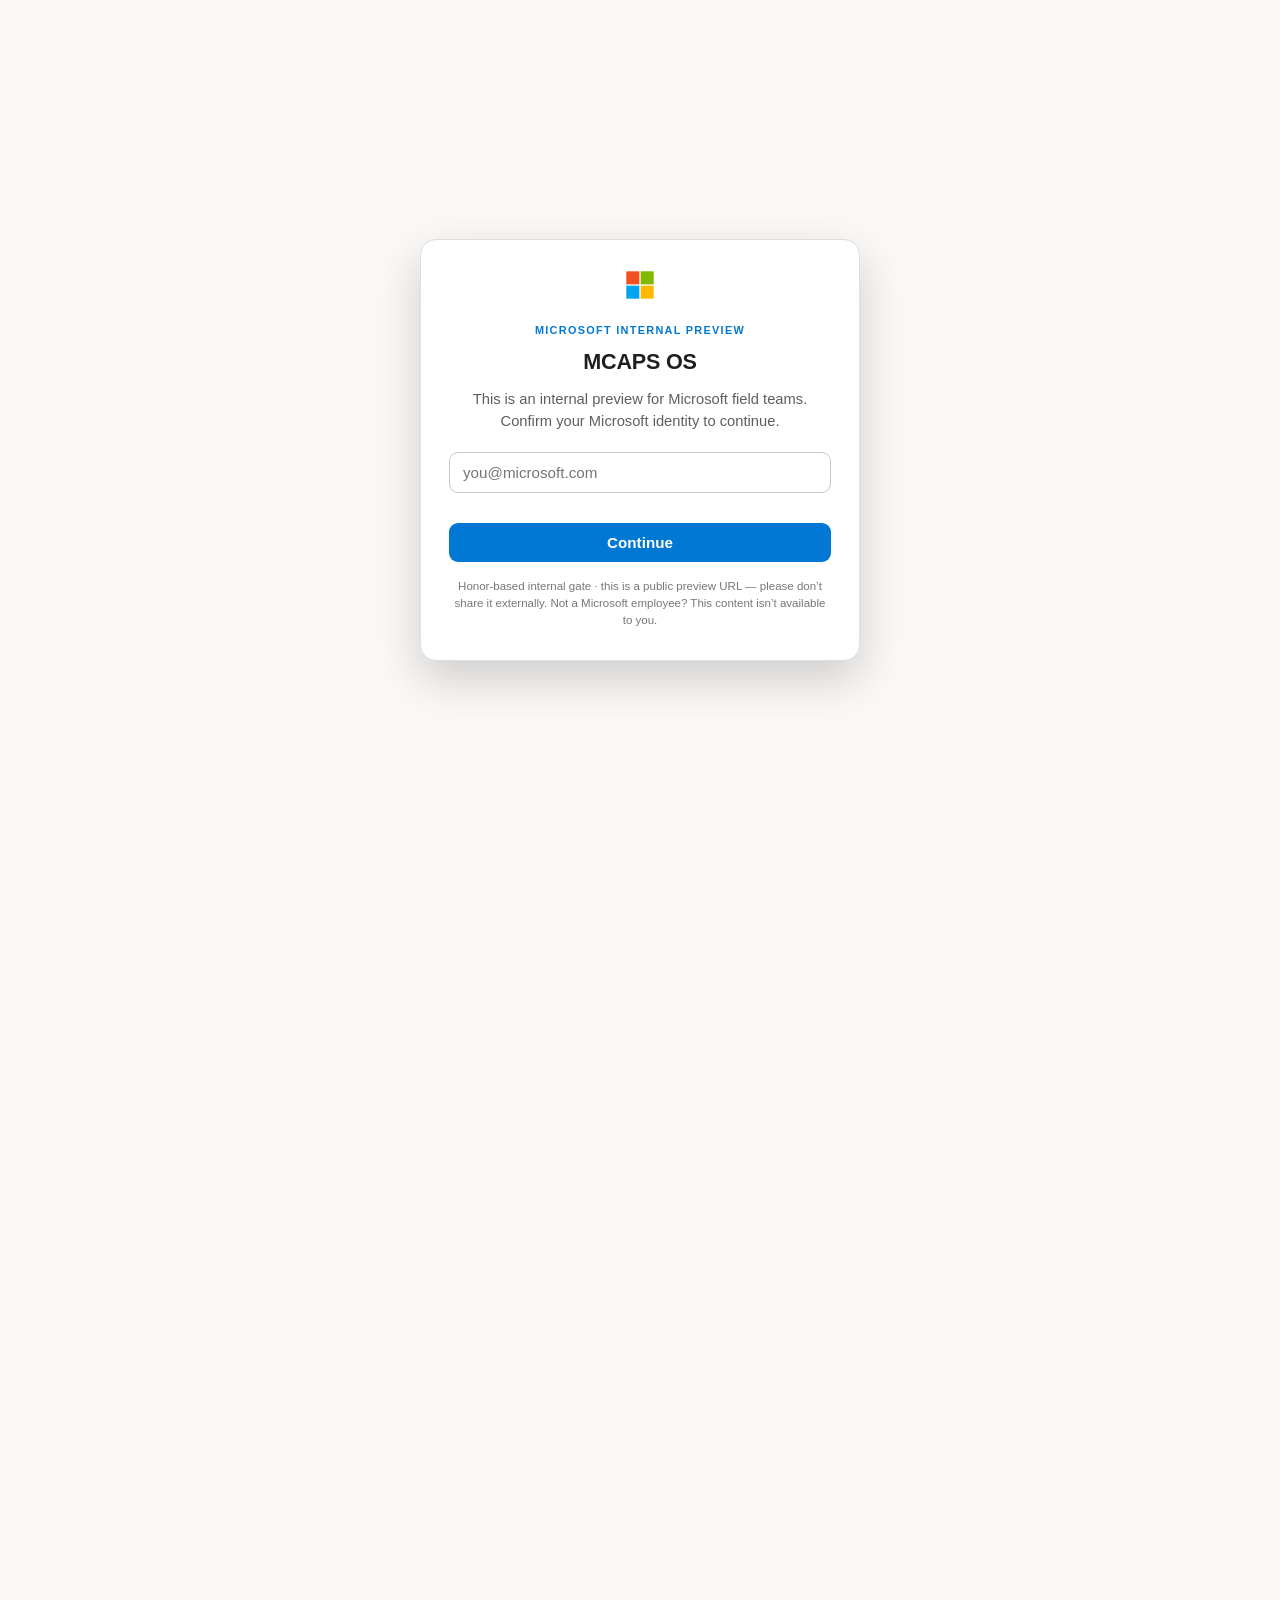
==== commit 4ff7ec03: "MCAPS OS umbrella + ATU/STU/CSU sub-OS pages + Microsoft-internal soft gate - Rebrand endpoint to MC" ====
--- a/index.html
+++ b/index.html
@@ -1 +1,19 @@
-<!DOCTYPE html><html lang="en"><head><meta charset="UTF-8" /><meta name="viewport" content="width=device-width, initial-scale=1.0" /><title>SE-OS ù The Solution Engineer's Operating System</title><meta name="description" content="SE-OS: a digital SE team + the surface that drives it. Full capabilities, vision, roadmap, and impact for the Discrete Manufacturing Agentic Center of Excellence." /><meta property="og:title" content="SE-OS ù The Solution Engineer's Operating System" /><meta property="og:description" content="A digital SE team, an outcome-first pipeline, and the window that drives it." /><meta property="og:type" content="website" /><link rel="icon" type="image/svg+xml" href="data:image/svg+xml,%3Csvg xmlns='http://www.w3.org/2000/svg' viewBox='0 0 23 23'%3E%3Crect x='1' y='1' width='10' height='10' fill='%23F25022'/%3E%3Crect x='12' y='1' width='10' height='10' fill='%237FBA00'/%3E%3Crect x='1' y='12' width='10' height='10' fill='%2300A4EF'/%3E%3Crect x='12' y='12' width='10' height='10' fill='%23FFB900'/%3E%3C/svg%3E" /><script>  (() => {    const param = new URLSearchParams(window.location.search).get("clawpilotTheme");    const theme = param || (window.matchMedia("(prefers-color-scheme: dark)").matches ? "dark" : "light");    document.documentElement.setAttribute("data-theme", theme);  })();</script><style>:root {  color-scheme: light;  --cp-bg: #faf9f8; --cp-bg-elevated: #ffffff; --cp-surface: #ffffff; --cp-surface-soft: #f3f2f1;  --cp-border: #e1dfdd; --cp-border-strong: #c8c6c4; --cp-text: #201f1e; --cp-text-muted: #605e5c;  --cp-text-soft: #797775; --cp-accent: #0078d4; --cp-accent-hover: #106ebe;  --cp-accent-soft: rgba(0, 120, 212, 0.08); --cp-accent-fg: #ffffff; --cp-success: #107c10;  --cp-danger: #d13438; --cp-warning: #f7a800; --cp-link: #0067b8;  --cp-shadow: 0 18px 48px rgba(0, 0, 0, 0.10); --cp-highlight: rgba(0, 120, 212, 0.12);  --cp-info: #0078d4; --cp-engine: #5c2e91; --cp-framework: #797775;  --ms-orange: #f25022; --ms-green: #7fba00; --ms-blue: #00a4ef; --ms-yellow: #ffb900;}html[data-theme="dark"] {  color-scheme: dark;  --cp-bg: #1b1a19; --cp-bg-elevated: #201f1e; --cp-surface: #252423; --cp-surface-soft: #2d2c2b;  --cp-border: #3b3a39; --cp-border-strong: #565451; --cp-text: #f3f2f1; --cp-text-muted: #c8c6c4;  --cp-text-soft: #a19f9d; --cp-accent: #50b0ff; --cp-accent-hover: #6cbcff;  --cp-accent-soft: rgba(80, 176, 255, 0.16); --cp-accent-fg: #11100f; --cp-success: #6bb700;  --cp-danger: #f1707b; --cp-warning: #ffc83d; --cp-link: #6cb8f6;  --cp-shadow: 0 18px 48px rgba(0, 0, 0, 0.45); --cp-highlight: rgba(80, 176, 255, 0.14);  --cp-info: #50b0ff; --cp-engine: #b4a0e5; --cp-framework: #a19f9d;  --ms-orange: #f25022; --ms-green: #7fba00; --ms-blue: #2bc4ff; --ms-yellow: #ffc83d;}* { box-sizing: border-box; }html { scroll-behavior: smooth; }body {  margin: 0; background: var(--cp-bg); color: var(--cp-text);  font-family: "Segoe UI", Aptos, Calibri, -apple-system, BlinkMacSystemFont, sans-serif;  line-height: 1.6;}.wrap { max-width: 1140px; margin: 0 auto; padding: 0 22px; }code { font-family: Consolas, "Courier New", Courier, monospace; font-size: 0.86em; background: var(--cp-surface-soft); padding: 1px 6px; border-radius: 5px; }nav.bar { position: sticky; top: 0; z-index: 50; background: var(--cp-bg-elevated); border-bottom: 1px solid var(--cp-border); backdrop-filter: blur(6px); }nav.bar .wrap { display: flex; align-items: center; justify-content: space-between; height: 56px; }.brand { display: flex; align-items: center; gap: 9px; font-weight: 600; font-size: 1rem; letter-spacing: -0.01em; }.brand .logo { width: 22px; height: 22px; flex-shrink: 0; }.brand .ms-word { font-weight: 600; color: var(--cp-text); }.brand .brand-sep { color: var(--cp-border-strong); font-weight: 300; margin: 0 1px; }.brand .brand-prod { font-weight: 700; color: var(--cp-accent); letter-spacing: 0.01em; }.ms-topbar { height: 3px; width: 100%; background: linear-gradient(90deg, var(--ms-orange) 0 25%, var(--ms-green) 25% 50%, var(--ms-blue) 50% 75%, var(--ms-yellow) 75% 100%); }.ms-rule { display: inline-flex; gap: 4px; margin: 0 auto 18px; }.ms-rule i { width: 22px; height: 5px; border-radius: 2px; display: block; }.navlinks { display: flex; gap: 4px; align-items: center; }.navlinks a { color: var(--cp-text-muted); text-decoration: none; font-size: 0.86rem; padding: 7px 11px; border-radius: 8px; }.navlinks a:hover { color: var(--cp-text); background: var(--cp-surface-soft); }.tbtn { cursor: pointer; border: 1px solid var(--cp-border); background: var(--cp-surface); color: var(--cp-text); border-radius: 0.625rem; padding: 6px 11px; font-size: 0.8rem; }@media (max-width: 720px){ .navlinks a:not(.tbtn){ display: none; } }.hero { padding: 72px 0 50px; text-align: center; position: relative; overflow: hidden; }.hero::before { content:""; position:absolute; inset:0; background: radial-gradient(ellipse 60% 50% at 50% 0%, var(--cp-accent-soft), transparent 70%); pointer-events:none; }.eyebrow { display: inline-block; font-size: 0.74rem; text-transform: uppercase; letter-spacing: 0.12em; color: var(--cp-accent); font-weight: 600; padding: 5px 14px; border: 1px solid var(--cp-accent); border-radius: 999px; margin-bottom: 22px; background: var(--cp-accent-soft); }.hero h1 { font-size: clamp(2.1rem, 5vw, 3.4rem); line-height: 1.08; margin: 0 0 18px; letter-spacing: -0.025em; }.hero h1 .accent { color: var(--cp-accent); }.hero p.lede { font-size: clamp(1.05rem, 2.2vw, 1.3rem); color: var(--cp-text-muted); max-width: 720px; margin: 0 auto 14px; }.hero p.sub { font-size: 0.95rem; color: var(--cp-text-soft); max-width: 640px; margin: 0 auto 30px; }.cta { display: inline-flex; gap: 12px; flex-wrap: wrap; justify-content: center; }.btn { display: inline-block; text-decoration: none; font-weight: 600; font-size: 0.92rem; padding: 11px 22px; border-radius: 0.625rem; cursor: pointer; border: 1px solid transparent; }.btn.primary { background: var(--cp-accent); color: var(--cp-accent-fg); }.btn.primary:hover { background: var(--cp-accent-hover); }.btn.ghost { background: var(--cp-surface); color: var(--cp-text); border-color: var(--cp-border); }.btn.ghost:hover { border-color: var(--cp-border-strong); }.statband { display: grid; grid-template-columns: repeat(4, 1fr); gap: 1px; background: var(--cp-border); border: 1px solid var(--cp-border); border-radius: 16px; overflow: hidden; margin: 38px 0 0; }.statband .s { background: var(--cp-surface); padding: 22px 16px; text-align: center; }.statband .n { font-size: clamp(1.7rem, 4vw, 2.3rem); font-weight: 800; color: var(--cp-accent); letter-spacing: -0.02em; }.statband .l { font-size: 0.78rem; color: var(--cp-text-muted); margin-top: 3px; }@media (max-width: 680px){ .statband { grid-template-columns: repeat(2,1fr); } }section { padding: 56px 0; }section.alt { background: var(--cp-bg-elevated); border-top: 1px solid var(--cp-border); border-bottom: 1px solid var(--cp-border); }.sectionhead { text-align: center; max-width: 720px; margin: 0 auto 38px; }.sectionhead .kick { font-size: 0.74rem; text-transform: uppercase; letter-spacing: 0.1em; color: var(--cp-accent); font-weight: 600; }.sectionhead h2 { font-size: clamp(1.6rem, 3.5vw, 2.2rem); margin: 8px 0 12px; letter-spacing: -0.02em; }.sectionhead p { color: var(--cp-text-muted); font-size: 1.02rem; margin: 0; }.halves { display: grid; grid-template-columns: repeat(3, 1fr); gap: 18px; }@media (max-width: 860px){ .halves { grid-template-columns: 1fr; } }.half { background: var(--cp-surface); border: 1px solid var(--cp-border); border-radius: 16px; padding: 24px; box-shadow: 0 0 2px rgba(0,0,0,0.12), 0 1px 2px rgba(0,0,0,0.14); position: relative; }.half .ic { font-size: 1.7rem; margin-bottom: 10px; }.half h3 { margin: 0 0 8px; font-size: 1.18rem; }.half p { color: var(--cp-text-muted); font-size: 0.92rem; margin: 0 0 12px; }.half .meta { font-size: 0.76rem; color: var(--cp-text-soft); border-top: 1px dashed var(--cp-border); padding-top: 10px; }.unlock { margin-top: 26px; background: var(--cp-accent-soft); border: 1px solid var(--cp-accent); border-radius: 16px; padding: 20px 24px; text-align: center; }.unlock b { color: var(--cp-accent); }.loop { display: flex; flex-wrap: wrap; gap: 8px; align-items: center; justify-content: center; margin: 6px auto 0; max-width: 880px; }.loop .node { background: var(--cp-surface); border: 1px solid var(--cp-border); border-radius: 12px; padding: 10px 16px; font-weight: 600; font-size: 0.9rem; box-shadow: 0 0 2px rgba(0,0,0,0.1); }.loop .node small { display:block; font-weight: 400; font-size: 0.7rem; color: var(--cp-text-soft); }.loop .arr { color: var(--cp-accent); font-size: 1.2rem; }.legend { display: flex; flex-wrap: wrap; gap: 16px; justify-content: center; margin: 0 auto 30px; font-size: 0.82rem; color: var(--cp-text-muted); }.legend span { display: inline-flex; align-items: center; gap: 7px; }.d { width: 11px; height: 11px; border-radius: 999px; display: inline-block; }.d.act { background: var(--cp-success); } .d.inf { background: var(--cp-info); }.d.eng { background: var(--cp-engine); } .d.fw { background: var(--cp-framework); }.stages { display: grid; grid-template-columns: repeat(3, 1fr); gap: 16px; }@media (max-width: 900px){ .stages { grid-template-columns: 1fr 1fr; } }@media (max-width: 600px){ .stages { grid-template-columns: 1fr; } }.stage { background: var(--cp-surface); border: 1px solid var(--cp-border); border-radius: 16px; padding: 18px; box-shadow: 0 0 2px rgba(0,0,0,0.12), 0 1px 2px rgba(0,0,0,0.14); display: flex; flex-direction: column; }.stage .sh { display: flex; align-items: center; gap: 10px; margin-bottom: 4px; }.stage .num { font-size: 0.72rem; font-weight: 700; color: var(--cp-accent-fg); background: var(--cp-accent); border-radius: 8px; padding: 3px 8px; }.stage h4 { margin: 0; font-size: 1.05rem; }.stage .desc { font-size: 0.82rem; color: var(--cp-text-soft); margin: 2px 0 12px; }.stage ul { list-style: none; margin: 0; padding: 0; font-size: 0.85rem; }.stage li { display: flex; align-items: flex-start; gap: 8px; padding: 4px 0; border-top: 1px solid var(--cp-surface-soft); }.stage li:first-child { border-top: none; }.stage li .d { margin-top: 5px; flex-shrink: 0; }.agentgrid { display: grid; grid-template-columns: repeat(auto-fill, minmax(168px,1fr)); gap: 10px; }.agent { background: var(--cp-surface); border: 1px solid var(--cp-border); border-radius: 12px; padding: 12px 14px; font-size: 0.85rem; }.agent b { display: block; font-size: 0.9rem; }.agent span { color: var(--cp-text-soft); font-size: 0.76rem; }.impact { display: grid; grid-template-columns: 1.1fr 1fr; gap: 22px; align-items: start; }@media (max-width: 860px){ .impact { grid-template-columns: 1fr; } }.outcometable { width: 100%; border-collapse: collapse; font-size: 0.88rem; background: var(--cp-surface); border: 1px solid var(--cp-border); border-radius: 12px; overflow: hidden; }.outcometable th { background: var(--cp-surface-soft); text-align: left; padding: 11px 13px; font-size: 0.78rem; text-transform: uppercase; letter-spacing: 0.04em; color: var(--cp-text-soft); }.outcometable td { padding: 10px 13px; border-top: 1px solid var(--cp-border); }.outcometable td b { color: var(--cp-accent); }.bigimpact { display: flex; flex-direction: column; gap: 14px; }.imcard { background: var(--cp-surface); border: 1px solid var(--cp-border); border-radius: 14px; padding: 18px; box-shadow: 0 0 2px rgba(0,0,0,0.1); }.imcard .big { font-size: 1.9rem; font-weight: 800; color: var(--cp-accent); letter-spacing: -0.02em; }.imcard .cap { font-size: 0.85rem; color: var(--cp-text-muted); }.timeline { position: relative; margin: 0 auto; max-width: 860px; }.tl { display: grid; grid-template-columns: 130px 1fr; gap: 18px; padding: 18px 0; border-top: 1px solid var(--cp-border); }.tl:first-child { border-top: none; }.tl .phase { font-weight: 700; color: var(--cp-accent); font-size: 0.92rem; }.tl .phase small { display: block; color: var(--cp-text-soft); font-weight: 400; font-size: 0.74rem; }.tl ul { margin: 0; padding-left: 18px; font-size: 0.9rem; color: var(--cp-text-muted); }.tl ul li { margin-bottom: 5px; }.tl ul li b { color: var(--cp-text); }@media (max-width: 600px){ .tl { grid-template-columns: 1fr; gap: 6px; } }.visiongrid { display: grid; grid-template-columns: repeat(3,1fr); gap: 14px; }@media (max-width: 860px){ .visiongrid { grid-template-columns: 1fr; } }.vcard { background: var(--cp-surface); border: 1px solid var(--cp-border); border-radius: 14px; padding: 18px; }.vcard .vn { font-size: 0.72rem; color: var(--cp-accent); font-weight: 700; letter-spacing: 0.08em; }.vcard h4 { margin: 4px 0 7px; font-size: 1.02rem; }.vcard p { margin: 0; font-size: 0.86rem; color: var(--cp-text-muted); }footer { background: var(--cp-bg-elevated); border-top: 1px solid var(--cp-border); padding: 34px 0; text-align: center; color: var(--cp-text-soft); font-size: 0.84rem; }footer .fbrand { font-weight: 700; color: var(--cp-text); }.reveal { opacity: 0; transform: translateY(14px); transition: opacity .6s ease, transform .6s ease; }.reveal.in { opacity: 1; transform: none; }@media (prefers-reduced-motion: reduce) { .reveal { opacity: 1 !important; transform: none !important; transition: none; } }#story .storyflow{display:flex;align-items:stretch;gap:10px;flex-wrap:wrap;justify-content:center;margin-top:8px}#story .storycard{flex:1;min-width:210px;background:var(--cp-panel,var(--cp-bg));border:1px solid var(--cp-border);border-radius:14px;padding:16px 17px;display:flex;flex-direction:column;gap:7px}#story .storycard.plan{border-top:3px solid #0969da}#story .storycard.build{border-top:3px solid #1a7f37}#story .storycard.deliver{border-top:3px solid #8250df}#story .storycard.soon{border-top:3px solid #bc4c00;opacity:.92}#story .sct{font-size:.7rem;font-weight:800;letter-spacing:.08em;text-transform:uppercase;color:var(--cp-text-soft)}#story .sch{font-size:1.04rem;font-weight:700}#story .scp{font-size:.86rem;color:var(--cp-text-soft);line-height:1.5;flex:1}#story .scf{font-size:.74rem;font-weight:600;color:var(--cp-accent);border-top:1px solid var(--cp-border);padding-top:8px}#story .soonbadge{font-size:.62rem;font-weight:800;text-transform:uppercase;letter-spacing:.05em;background:rgba(188,76,0,.14);color:#bc4c00;border:1px solid rgba(188,76,0,.35);border-radius:999px;padding:2px 8px;margin-left:6px;vertical-align:middle}#story .storyarrow{display:flex;align-items:center;color:var(--cp-text-soft);font-size:1.3rem;font-weight:700}@media(max-width:880px){#story .storyarrow{transform:rotate(90deg);justify-content:center}#story .storycard{min-width:100%}}#story .feedbackband{display:flex;gap:16px;align-items:flex-start;margin-top:18px;background:linear-gradient(135deg,rgba(9,105,218,.06),rgba(130,80,223,.06));border:1px solid var(--cp-border);border-radius:14px;padding:18px 20px}#story .fbicon{font-size:1.9rem;line-height:1;color:var(--cp-accent)}#story .fbh{font-size:1rem;font-weight:700;margin-bottom:4px}#story .fbp{font-size:.86rem;color:var(--cp-text-soft);line-height:1.55}</style><noscript><style>.reveal{opacity:1 !important;transform:none !important;}</style></noscript></head><body><div class="ms-topbar" aria-hidden="true"></div><nav class="bar">  <div class="wrap">    <div class="brand">      <svg class="logo" viewBox="0 0 23 23" aria-hidden="true"><rect x="1" y="1" width="10" height="10" fill="#F25022"/><rect x="12" y="1" width="10" height="10" fill="#7FBA00"/><rect x="1" y="12" width="10" height="10" fill="#00A4EF"/><rect x="12" y="12" width="10" height="10" fill="#FFB900"/></svg>      <span class="ms-word">Microsoft</span><span class="brand-sep">|</span><span class="brand-prod">SE-OS</span>    </div>    <div class="navlinks">      <a href="#what">What it is</a>      <a href="#see">See it</a>      <a href="#tryit">Try it</a>      <a href="#story">Demo story</a>      <a href="#spine">Capabilities</a>      <a href="#engine">The Engine</a>      <a href="#tokenomics">Tokenomics</a>      <a href="#impact">Impact</a>      <a href="#roadmap">Roadmap</a>      <button class="tbtn" onclick="(function(){var d=document.documentElement;var t=d.getAttribute('data-theme')==='dark'?'light':'dark';d.setAttribute('data-theme',t);})()">&#9680; Theme</button>    </div>  </div></nav><header class="hero">  <div class="wrap">    <span class="eyebrow">Microsoft &middot; Discrete Manufacturing Agentic Center of Excellence</span>    <h1>The Solution Engineer's <span class="accent">Operating System</span></h1>    <p class="lede">A digital SE team that builds, an outcome-first pipeline that governs, and the window that drives it &mdash; turning a single SE's workflow into a repeatable, autonomous delivery machine.</p>    <p class="sub">SE-OS started as one SE's productivity system. It's becoming the central resource hub for every Manufacturing Solution Engineer at Microsoft.</p>    <div class="cta">      <a class="btn primary" href="#spine">Explore the capabilities</a>      <a class="btn ghost" href="#roadmap">See the vision</a>    </div>    <div class="statband">      <div class="s"><div class="n" data-count="25">~25</div><div class="l">specialist agents</div></div>      <div class="s"><div class="n" data-count="9">9</div><div class="l">delivery stages</div></div>      <div class="s"><div class="n" data-count="10">10</div><div class="l">built engagements</div></div>      <div class="s"><div class="n">&infin;</div><div class="l">runs while you're in meetings</div></div>    </div>  </div></header><section id="see">  <div class="wrap">    <div class="sectionhead reveal">      <div class="kick">See it</div>      <h2>One front door, every engagement behind it</h2>      <p>The SE-OS app &mdash; sign in, then everything you run is one search away. Two highlights below; more views ship as the surfaces light up.</p>    </div>    <div class="halves reveal" style="grid-template-columns:1fr 1fr;align-items:start">      <figure style="margin:0">        <a href="img/seos-launcher.png" target="_blank" rel="noopener">          <img src="img/seos-launcher.png" alt="SE-OS Launcher ù one search box and tiles for every module" loading="lazy"               style="width:100%;border:1px solid var(--cp-border);border-radius:14px;box-shadow:0 18px 48px rgba(0,0,0,0.18);display:block" />        </a>        <figcaption style="margin-top:10px;font-size:0.86rem;color:var(--cp-text-soft)"><b>The Launcher</b> &mdash; &ldquo;what do you need?&rdquo; One front door to Command Center, Workshop, Signal Lab, and Dynamics Experience Studio.</figcaption>      </figure>      <figure style="margin:0">        <a href="img/seos-customer360.png" target="_blank" rel="noopener">          <img src="img/seos-customer360.png" alt="SE-OS Customer 360 ù drill-in showing MSX relationship, signals, tech profile, and next best action" loading="lazy"               style="width:100%;border:1px solid var(--cp-border);border-radius:14px;box-shadow:0 18px 48px rgba(0,0,0,0.18);display:block" />        </a>        <figcaption style="margin-top:10px;font-size:0.86rem;color:var(--cp-text-soft)"><b>Customer 360</b> &mdash; drill into any account: live MSX relationship, recent signals, tech profile, engagement health, and the next best action.</figcaption>      </figure>    </div>  </div></section><section id="tryit" style="background:var(--cp-surface)">  <div class="wrap">    <div class="sectionhead reveal">      <div class="kick">Try it</div>      <h2>Walk the real app &mdash; Launcher &rarr; Command Center &rarr; the account</h2>      <p>Real screenshots from the shipping build (<b>v1.72.0</b>, demo mode). Click any frame to enlarge. This is the hero loop: one front door &rarr; your book of work &rarr; drill into an account and see <b>exactly what&rsquo;s next</b> &mdash; for the SE <i>and</i> the manager. Internal-only; signed-in employees see their own live data.</p>    </div>    <div class="wt reveal">      <figure class="wtstep" onclick="wtOpen(0)">        <div class="wtnum">1</div>        <img src="img/walkthrough/real-01-launcher.png" alt="SE-OS Launcher ù What do you need, Bill Whalen? with module tiles" loading="lazy" />        <figcaption><b>The Launcher.</b> &ldquo;What do you need?&rdquo; One front door &mdash; Command Center, Workshop, Signal Lab, Orchestration, Dynamics Experience Studio. Search or pick a tile.</figcaption>      </figure>      <figure class="wtstep" onclick="wtOpen(1)">        <div class="wtnum">2</div>        <img src="img/walkthrough/real-02-command-center.png" alt="SE-OS Command Center ù top priorities this week" loading="lazy" />        <figcaption><b>Command Center.</b> Your book of work, ranked. Top priorities with health, solution play, and the clock &mdash; plus &ldquo;build anything, find anything.&rdquo;</figcaption>      </figure>      <figure class="wtstep" onclick="wtOpen(2)">        <div class="wtnum">3</div>        <img src="img/walkthrough/real-03-project.png" alt="SE-OS Customer 360 ù Cascade Aerospace with next best action" loading="lazy" />        <figcaption><b>Drill into the account.</b> Customer 360 from many sources &mdash; with the prescriptive <b>&ldquo;engage now / next best action&rdquo;</b>, MSX relationship, signals, and engagement health.</figcaption>      </figure>      <figure class="wtstep" onclick="wtOpen(3)">        <div class="wtnum">4</div>        <img src="img/walkthrough/real-04-account-team.png" alt="SE-OS Account Team ù ATU, STU, CSU, Corp coverage" loading="lazy" />        <figcaption><b>The whole account team.</b> Who&rsquo;s on it across Microsoft &mdash; ATU / STU / CSU / Corp &mdash; with named roles, the bench, and <b>where coverage is thin</b>.</figcaption>      </figure>      <figure class="wtstep" onclick="wtOpen(4)">        <div class="wtnum">5</div>        <img src="img/walkthrough/real-05-manager.png" alt="SE-OS Manager Control Tower ù team capacity" loading="lazy" />        <figcaption><b>Manager Control Tower.</b> Flip to the manager lens &mdash; team capacity, who&rsquo;s at capacity vs. stretched, coverage gaps, and accounts with no lead SE.</figcaption>      </figure>    </div>    <p style="text-align:center;margin-top:18px">      <button onclick="document.getElementById('tryit-proto').scrollIntoView({behavior:'smooth'})" style="cursor:pointer;border:1px solid var(--cp-border-strong);background:var(--cp-surface);color:var(--cp-text);border-radius:30px;padding:9px 20px;font-size:0.86rem;font-weight:700;font-family:inherit">&#128241; See the mobile decision inbox &darr;</button>    </p>  </div>  <!-- lightbox -->  <div id="wtbox" onclick="wtClose()" style="display:none;position:fixed;inset:0;background:rgba(0,0,0,0.86);z-index:999;align-items:center;justify-content:center;flex-direction:column;padding:20px;cursor:zoom-out">    <img id="wtimg" src="" alt="" style="max-width:96%;max-height:82%;border-radius:10px;box-shadow:0 24px 70px rgba(0,0,0,0.6)" />    <div id="wtcap" style="color:#fff;font-size:0.92rem;margin-top:14px;max-width:760px;text-align:center"></div>    <div style="color:rgba(255,255,255,0.6);font-size:0.8rem;margin-top:10px">click anywhere to close &middot; &larr; / &rarr; to step</div>  </div>  <style>    .wt{display:grid;grid-template-columns:repeat(2,1fr);gap:18px}    @media(max-width:780px){.wt{grid-template-columns:1fr}}    .wtstep{margin:0;position:relative;cursor:zoom-in;background:var(--cp-bg);border:1px solid var(--cp-border);border-radius:14px;overflow:hidden;transition:all .15s}    .wtstep:hover{border-color:var(--cp-accent);box-shadow:0 14px 36px rgba(0,0,0,0.16);transform:translateY(-2px)}    .wtstep img{width:100%;display:block;border-bottom:1px solid var(--cp-border)}    .wtstep figcaption{padding:12px 14px;font-size:0.84rem;color:var(--cp-text-muted);line-height:1.45}    .wtstep .wtnum{position:absolute;top:10px;left:10px;width:30px;height:30px;border-radius:50%;background:var(--cp-accent);color:#fff;font-weight:800;display:flex;align-items:center;justify-content:center;font-size:0.9rem;box-shadow:0 4px 12px rgba(0,0,0,0.25);z-index:2}    .wtstep:first-child{grid-column:1 / -1}    .wtstep:first-child img{max-height:520px;object-fit:cover;object-position:top}  </style>  <script>    var WT=[      {src:'img/walkthrough/real-01-launcher.png',cap:'1 ╖ The Launcher ù one front door to everything you run.'},      {src:'img/walkthrough/real-02-command-center.png',cap:'2 ╖ Command Center ù your book of work, ranked by what matters this week.'},      {src:'img/walkthrough/real-03-project.png',cap:'3 ╖ Customer 360 ù the prescriptive next best action, pulled from many sources.'},      {src:'img/walkthrough/real-04-account-team.png',cap:'4 ╖ Account Team ù who is on the account across Microsoft, and where coverage is thin.'},      {src:'img/walkthrough/real-05-manager.png',cap:'5 ╖ Manager Control Tower ù team capacity, coverage gaps, accounts with no lead SE.'}    ];    var wtI=0;    function wtOpen(i){wtI=i;var b=document.getElementById('wtbox');document.getElementById('wtimg').src=WT[i].src;document.getElementById('wtcap').textContent=WT[i].cap;b.style.display='flex';}    function wtClose(){document.getElementById('wtbox').style.display='none';}    function wtStep(d){wtI=(wtI+d+WT.length)%WT.length;document.getElementById('wtimg').src=WT[wtI].src;document.getElementById('wtcap').textContent=WT[wtI].cap;}    document.addEventListener('keydown',function(e){if(document.getElementById('wtbox').style.display!=='flex')return;if(e.key==='Escape')wtClose();if(e.key==='ArrowRight')wtStep(1);if(e.key==='ArrowLeft')wtStep(-1);});  </script></section><section id="tryit-proto" style="background:var(--cp-bg)">  <div class="wrap">    <div class="sectionhead reveal">      <div class="kick">Interactive</div>      <h2>&hellip;and a peek at the mobile decision inbox</h2>      <p>The screens above are the live desktop app. On mobile, the experience is a <b>decision inbox</b> &mdash; what needs your call, where it&rsquo;s stuck, and the prescribed next move, answerable with a tap. The shipping version is a Teams / Copilot Studio agent: internal-only, already on every employee&rsquo;s phone. Here&rsquo;s an interactive preview.</p>    </div>    <div class="reveal" style="max-width:420px;margin:0 auto;border:1px solid var(--cp-border);border-radius:18px;overflow:hidden;box-shadow:0 18px 48px rgba(0,0,0,0.14);background:var(--cp-bg)">      <iframe src="prototypes/mobile-inbox.html" title="SE-OS mobile decision inbox prototype" loading="lazy" style="width:100%;height:760px;border:0;display:block"></iframe>    </div>    <p style="text-align:center;margin-top:12px;font-size:0.82rem;color:var(--cp-text-soft)">      Interactive preview &mdash; seeded with representative deals.      <a href="prototypes/mobile-inbox.html" target="_blank" rel="noopener" style="color:var(--cp-accent)">Open full screen &rarr;</a>    </p>  </div></section><section id="story"><div class="wrap"><div class="sectionhead reveal"><div class="kick">Plan &middot; Build &middot; Deliver</div><h2>How SE-OS builds the demo story &mdash; and learns from every run</h2><p>A great demo isn&rsquo;t a slide deck &mdash; it&rsquo;s a chain of artifacts the digital SE team produces with you: the <b>engagement guide</b> that frames the call, the <b>scripts</b> that carry the narrative, the <b>demo cockpit</b> that runs it live, and (soon) <b>Scout</b> driving the app hands-free. Each stage captures what worked so the next engagement starts smarter.</p></div><div class="storyflow reveal"><div class="storycard plan"><div class="sct">1 &middot; Plan</div><div class="sch">Engagement Guide</div><div class="scp">The call framed end-to-end &mdash; scope tiers (what&rsquo;s live vs. recorded), the lock-list, stakeholders, and the outcome. Doubles as <b>live capture</b>: answers typed during the working session become the signal that triggers the next build step.</div><div class="scf">Outcome framing &middot; scope honesty &middot; lock-list capture</div></div><div class="storyarrow">&rarr;</div><div class="storycard build"><div class="sct">2 &middot; Build</div><div class="sch">Scripts</div><div class="scp">The narrative as a teleprompter &mdash; stage-by-stage beats, the &ldquo;say this&rdquo; lines, fallbacks for when a click misses, and a Q&amp;A context that keeps live answers honest to the scope tiers.</div><div class="scf">Teleprompter &middot; fallbacks &middot; grounded Q&amp;A</div></div><div class="storyarrow">&rarr;</div><div class="storycard deliver"><div class="sct">3 &middot; Deliver</div><div class="sch">Demo Cockpit</div><div class="scp">Prep &rarr; Run &rarr; Debrief in one surface. Step-gated or auto, with the teleprompter and live Q&amp;A in-frame. <b>The feedback loop is embedded in the run</b>: tap 👍/⚠/✗/♻ per step; the debrief auto-fills and emits a signal.</div><div class="scf">Prep &middot; Run &middot; Debrief &middot; inline capture</div></div><div class="storyarrow">&rarr;</div><div class="storycard soon"><div class="sct">4 &middot; Soon</div><div class="sch">Scout integration <span class="soonbadge">coming soon</span></div><div class="scp">The cockpit drives the real app hands-free over a <b>scoped protocol</b> &mdash; navigation deep-links plus token-gated, step-registered actions (no free-form computer-use). You narrate; Scout clicks.</div><div class="scf">Scoped protocol &middot; step-gated &middot; safe-by-design</div></div></div><div class="feedbackband reveal"><div class="fbicon">&#8635;</div><div><div class="fbh">The feedback loop closes it</div><div class="fbp">After every demo, the whole deal team &mdash; SE, SSP, AE, architect, partner &mdash; drops a two-minute retro: what worked, what didn&rsquo;t, what we&rsquo;d do differently, and which assets are reusable. Each becomes a <b>feedback signal</b>; reusable assets compound across engagements and tooling gaps become backlog. The next demo story is better because the last one was captured.</div></div></div></div></section><section id="what" class="alt">  <div class="wrap">    <div class="sectionhead reveal">      <div class="kick">The model</div>      <h2>Two halves and the tissue between them</h2>      <p>SE-OS is an <b>engine</b> that does the work, a <b>window</b> that drives and shows it, and the <b>connective tissue</b> of standards and contracts that keeps every output consistent.</p>    </div>    <div class="halves">      <div class="half reveal">        <div class="ic">&#129302;</div>        <h3>The Engine</h3>        <p>The CoE "digital SE team" &mdash; ~25 specialist agents running an outcome-first pipeline on GitHub Actions. Frames the problem, designs, builds, validates &mdash; autonomously.</p>        <div class="meta">Personas: PM &middot; Architect &middot; SMEs &middot; D365 / Power Platform / AI / Analytics devs &middot; QA &middot; Security &middot; Outcome Validator</div>      </div>      <div class="half reveal">        <div class="ic">&#129518;</div>        <h3>The Window</h3>        <p>The SE-OS app &mdash; Launcher, Command Center, Workshop, Signal Lab, and the live Agent Work board. Where the SE captures signals, dispatches work, and watches the team build.</p>        <div class="meta">Per-SE: connect your own repo + identity &middot; signals &rarr; dispatch &rarr; board &rarr; steer &rarr; outcome</div>      </div>      <div class="half reveal">        <div class="ic">&#129516;</div>        <h3>The Connective Tissue</h3>        <p>The standards, contracts, capture facilities, media catalog, and leave-behind system that make every engagement come out consistent &mdash; and reusable across SEs.</p>        <div class="meta">Engagement output standard &middot; dual-audience docs &middot; classification-gated sharing &middot; pattern library</div>      </div>    </div>    <div class="unlock reveal">      <b>The unlock:</b> connect the Window to the Engine. Every action &mdash; start a project, dispatch a build, log a signal &mdash; triggers the agent team and the app <i>shows the work happening</i>. That closed loop is live today.    </div>    <div class="loop reveal" style="margin-top:28px">      <div class="node">Signal<small>email &middot; Teams &middot; meeting</small></div>      <span class="arr">&rarr;</span>      <div class="node">Dispatch<small>files a CoE issue</small></div>      <span class="arr">&rarr;</span>      <div class="node">Board<small>live agent status</small></div>      <span class="arr">&rarr;</span>      <div class="node">Steer<small>you approve / push</small></div>      <span class="arr">&rarr;</span>      <div class="node">Outcome<small>validated asset</small></div>    </div>  </div></section><section id="spine">  <div class="wrap">    <div class="sectionhead reveal">      <div class="kick">Full capabilities</div>      <h2>The SE Delivery Spine &mdash; 9 stages</h2>      <p>The whole job is one flow: from a raw signal to a validated outcome to a reusable pattern. Every capability SE-OS has maps to a stage.</p>    </div>    <div class="legend reveal">      <span><i class="d act"></i> Actionable &mdash; triggers work / produces an asset</span>      <span><i class="d inf"></i> Informational &mdash; built, shows state</span>      <span><i class="d eng"></i> Engine &mdash; runs autonomously</span>      <span><i class="d fw"></i> Framework &mdash; standard / contract in place</span>    </div>    <div class="stages">      <div class="stage reveal">        <div class="sh"><span class="num">01</span><h4>Capture</h4></div>        <div class="desc">Signal / idea / transcript in</div>        <ul>          <li><i class="d act"></i> Signal detection (email/Teams/call &rarr; typed signal)</li>          <li><i class="d act"></i> Command-chat omni-input (paste &rarr; classify)</li>          <li><i class="d eng"></i> Meeting / Stream / Outlook harvest</li>          <li><i class="d act"></i> RAPP transcript &rarr; deployable agent</li>          <li><i class="d act"></i> Intake queue / idea logging</li>        </ul>      </div>      <div class="stage reveal">        <div class="sh"><span class="num">02</span><h4>Define</h4></div>        <div class="desc">Outcome framing &amp; scope</div>        <ul>          <li><i class="d eng"></i> Outcome-first framing (problem + KPI <i>before</i> build)</li>          <li><i class="d act"></i> New-project scaffold</li>          <li><i class="d inf"></i> Project definition &rarr; spec (Workshop)</li>          <li><i class="d fw"></i> Customer outcome scoping contracts</li>        </ul>      </div>      <div class="stage reveal">        <div class="sh"><span class="num">03</span><h4>Design</h4></div>        <div class="desc">Architecture &middot; pattern &middot; feasibility</div>        <ul>          <li><i class="d eng"></i> Architecture / solution design</li>          <li><i class="d eng"></i> Feasibility review &rarr; risk / guardrails</li>          <li><i class="d eng"></i> Security review</li>          <li><i class="d fw"></i> Asset-lifecycle contracts</li>        </ul>      </div>      <div class="stage reveal">        <div class="sh"><span class="num">04</span><h4>Build</h4></div>        <div class="desc">Agents &middot; D365 &middot; Power Platform &middot; demo</div>        <ul>          <li><i class="d eng"></i> Agent code &middot; D365 config &middot; PP flows/apps</li>          <li><i class="d eng"></i> AI / Copilot Studio build</li>          <li><i class="d act"></i> RAPP full pipeline (14 steps)</li>          <li><i class="d eng"></i> Quick-demo builder / demo factory</li>        </ul>      </div>      <div class="stage reveal">        <div class="sh"><span class="num">05</span><h4>Prove</h4></div>        <div class="desc">Demo &middot; POC &middot; validation</div>        <ul>          <li><i class="d eng"></i> Customer-persona / Playwright tests</li>          <li><i class="d eng"></i> QA engineering</li>          <li><i class="d eng"></i> Outcome validation (before close)</li>          <li><i class="d inf"></i> Demo lab / environment readiness</li>        </ul>      </div>      <div class="stage reveal">        <div class="sh"><span class="num">06</span><h4>Package</h4></div>        <div class="desc">Leave-behind &middot; storyboard &middot; media</div>        <ul>          <li><i class="d act"></i> Media Catalog (screenshots / reels / recaps)</li>          <li><i class="d fw"></i> Demo storyboard &rarr; SE + customer copy</li>          <li><i class="d fw"></i> Dual-audience docs &middot; leave-behind menu</li>          <li><i class="d act"></i> Deck Kit &middot; Tokenomics / value deck</li>        </ul>      </div>      <div class="stage reveal">        <div class="sh"><span class="num">07</span><h4>Deliver</h4></div>        <div class="desc">Share &middot; handoff &middot; recap</div>        <ul>          <li><i class="d act"></i> Secure external share (classification-gated)</li>          <li><i class="d act"></i> Solution download (managed solution)</li>          <li><i class="d act"></i> Post-demo recap email + SOP</li>          <li><i class="d fw"></i> Internal SE&rarr;SE / Architect handoff</li>        </ul>      </div>      <div class="stage reveal">        <div class="sh"><span class="num">08</span><h4>Harvest</h4></div>        <div class="desc">Outcomes &middot; patterns &middot; reuse</div>        <ul>          <li><i class="d act"></i> Resource Capture (intake + harvest)</li>          <li><i class="d act"></i> Use-case harvester</li>          <li><i class="d eng"></i> Impact / value-proof capture</li>          <li><i class="d inf"></i> Reuse Library / App Store</li>        </ul>      </div>      <div class="stage reveal">        <div class="sh"><span class="num">09</span><h4>Standardize</h4></div>        <div class="desc">Patterns &rarr; frameworks</div>        <ul>          <li><i class="d fw"></i> Cross-customer pattern library</li>          <li><i class="d act"></i> Engagement catalog + module registry</li>          <li><i class="d eng"></i> SOP library</li>          <li><i class="d act"></i> Decision briefs (the SE steering loop)</li>        </ul>      </div>    </div>  </div></section><section id="engine" class="alt">  <div class="wrap">    <div class="sectionhead reveal">      <div class="kick">The autonomous engine</div>      <h2>A digital SE team that runs without you</h2>      <p>~25 named specialist agents organized as an outcome-first pipeline. Nothing is "done" until the outcome is validated against the business problem and KPI it was framed with.</p>    </div>    <div class="agentgrid reveal">      <div class="agent"><b>Orchestrator</b><span>routes &middot; standup &middot; steering</span></div>      <div class="agent"><b>Outcome Framer</b><span>problem + KPI before build</span></div>      <div class="agent"><b>PM</b><span>plan &middot; priority &middot; digest</span></div>      <div class="agent"><b>SME</b><span>business process &middot; use cases</span></div>      <div class="agent"><b>Architect</b><span>solution design &middot; stack</span></div>      <div class="agent"><b>D365 Dev</b><span>Dataverse &middot; provisioning</span></div>      <div class="agent"><b>Power Platform Dev</b><span>Copilot Studio &middot; flows &middot; apps</span></div>      <div class="agent"><b>AI Specialist</b><span>Foundry &middot; prompts &middot; RAG</span></div>      <div class="agent"><b>Python Dev</b><span>Functions &middot; runner &middot; CI</span></div>      <div class="agent"><b>Analytics Dev</b><span>dashboards &middot; Power BI</span></div>      <div class="agent"><b>UX Designer</b><span>wireframes &middot; card specs</span></div>      <div class="agent"><b>QA Engineer</b><span>test plans &middot; Playwright</span></div>      <div class="agent"><b>Security Reviewer</b><span>secrets &middot; auth &middot; CORS</span></div>      <div class="agent"><b>Customer Persona</b><span>scenario simulation</span></div>      <div class="agent"><b>Outcome Validator</b><span>signs off before close</span></div>      <div class="agent"><b>Decision Briefer</b><span>3-option steering cards</span></div>    </div>    <div class="unlock reveal" style="margin-top:26px; text-align:left">      <b>Outcome-first discipline:</b> every issue must carry a defined business problem, success criteria, and KPI <i>before</i> any build work. When a decision is needed, the engine posts a 3-option decision brief and flags <code>needs-se-input</code> &mdash; surfacing only the calls that need a human. Everything else, it runs.    </div>  </div></section><section id="tokenomics">  <div class="wrap">    <div class="sectionhead reveal">      <div class="kick">The economics</div>      <h2>Tokenomics &mdash; scale the output, not the spend</h2>      <p>Running one SE at full throttle this year took <b>2+ billion tokens a month</b>. That number is not the cost of <i>operating</i> SE-OS &mdash; it's the cost of <i>discovering</i> it: one SE figuring out the patterns, skills, and plays from scratch. The whole design question is how every SE inherits that output <b>without re-paying the discovery bill.</b></p>    </div>    <div class="loop reveal">      <div class="node">Discovery<small>1 SE &middot; ~2B tok/mo</small></div>      <span class="arr">&rarr;</span>      <div class="node">Harvest<small>skills &middot; patterns &middot; templates</small></div>      <span class="arr">&rarr;</span>      <div class="node">Distribution<small>every SE inherits the library</small></div>      <span class="arr">&rarr;</span>      <div class="node">Marginal cost<small>drops toward zero per SE</small></div>    </div>    <p style="text-align:center;font-size:0.86rem;color:var(--cp-text-soft);margin:14px auto 0;max-width:760px">The expensive part is paid <b>once</b>. The durable asset is the <b>skill</b>, not the conversation that produced it &mdash; so the next SE starts from the artifact, not the blank page.</p>    <div class="sectionhead reveal" style="margin-top:44px">      <div class="kick">How we hold the line</div>      <h2 style="font-size:1.5rem">Six levers that decouple SE scale from token burn</h2>    </div>    <div class="visiongrid reveal">      <div class="vcard"><div class="vn">01</div><h4>Skills, not re-derivation</h4><p>The output of every engagement is harvested into reusable skills, templates, and patterns. Agents load the artifact instead of re-discovering context every run &mdash; the single biggest spend killer.</p></div>      <div class="vcard"><div class="vn">02</div><h4>Right model for the job</h4><p>A cost ladder, not one big model for everything. Small models (e.g. Phi-4-mini) handle transcript parsing at <b>~15&ndash;20&times; lower cost</b>; escalate to frontier models only for the hardest reasoning.</p></div>      <div class="vcard"><div class="vn">03</div><h4>Curated memory + a promotion gate</h4><p>An operational store remembers facts; only durable <i>meaning</i> is promoted to account narrative. Agents stop re-ingesting the same context &mdash; memory replaces repetition.</p></div>      <div class="vcard"><div class="vn">04</div><h4>Deterministic where possible</h4><p>Contracts, indexers, templates, and rules-based fallbacks do real work with <b>zero tokens</b>. The model is reserved for judgment, not plumbing the pipeline can do for free.</p></div>      <div class="vcard"><div class="vn">05</div><h4>Estimate before you spend</h4><p>A callable Tokenomics estimator surfaces the credit/token cost of a build <i>at the moment you choose it</i> &mdash; Neptune-aligned, so the spend is a decision, not a surprise.</p></div>      <div class="vcard"><div class="vn">06</div><h4>One deploy, many SEs</h4><p>The discovery cost is amortized across the whole practice. Every SE who onboards consumes the shared library &mdash; the more SEs join, the cheaper each one's path to scale.</p></div>    </div>    <div class="reveal" style="margin-top:36px">      <table class="outcometable">        <thead><tr><th>Task</th><th>Default model</th><th>Why</th></tr></thead>        <tbody>          <tr><td>Transcript &rarr; structured outcomes</td><td><b>Phi-4-mini</b></td><td>~15&ndash;20&times; cheaper; high quality on conversation</td></tr>          <tr><td>Complex reasoning / architecture</td><td>Phi-4 / GPT-4o-mini</td><td>escalate only when the small model strains</td></tr>          <tr><td>Hardest, highest-stakes builds</td><td>Frontier (GPT-4o)</td><td>fallback for the rare case that needs it</td></tr>          <tr><td>Indexing, contracts, dedupe, templates</td><td><b>None (deterministic)</b></td><td>code does it &mdash; no tokens at all</td></tr>        </tbody>      </table>      <p style="font-size:0.82rem;color:var(--cp-text-soft);margin-top:10px">The ladder auto-selects: cheapest capable path first, escalate on demand, fall back to rules if the model is unavailable &mdash; so work never fails and rarely overspends.</p>    </div>    <div class="unlock reveal" style="margin-top:30px;text-align:left">      <b>The tokenomics thesis:</b> the 2B-token number is a <i>one-time discovery investment</i>, not a per-SE operating cost. SE-OS turns that spend into a durable, distributable library &mdash; so the practice scales the <b>output</b> (every SE operating at full scale) while the <b>spend per SE</b> trends toward the cost of loading an artifact. Pay it once, distribute the result.    </div>  </div></section><section id="impact" class="alt">  <div class="wrap">    <div class="sectionhead reveal">      <div class="kick">Impact</div>      <h2>Why it matters</h2>      <p>SE-OS exists to multiply every SE's output &mdash; faster, more consistent delivery that traces back to a real manufacturer outcome.</p>    </div>    <div class="impact">      <div class="reveal">        <table class="outcometable">          <thead><tr><th>Manufacturer outcome</th><th>Metric</th><th>Demo scenario</th></tr></thead>          <tbody>            <tr><td><b>Reduce service cost</b></td><td>Cost / case, handle time</td><td>AI case triage, self-service warranty</td></tr>            <tr><td><b>First-contact resolution</b></td><td>FCR %, escalation rate</td><td>Copilot-assisted case resolution</td></tr>            <tr><td><b>Accelerate field service</b></td><td>MTTR, dispatch time</td><td>AI work-order routing, proactive alerts</td></tr>            <tr><td><b>Grow channel revenue</b></td><td>Deal-reg rate, portal adoption</td><td>Distributor self-service portal</td></tr>            <tr><td><b>Reduce RMA / returns</b></td><td>Return rate, processing time</td><td>Agentic RMA automation</td></tr>            <tr><td><b>Order velocity</b></td><td>Lead-to-order cycle time</td><td>CRM automation, CPQ integration</td></tr>          </tbody>        </table>        <p style="font-size:0.82rem;color:var(--cp-text-soft);margin-top:10px">Every SE-OS output is framed against one of these &mdash; the business outcome and KPI, not just the technical steps.</p>      </div>      <div class="bigimpact reveal">        <div class="imcard"><div class="big">10</div><div class="cap">customer engagements built to "engagement-guide" depth &mdash; Tennant, Carrier, Vermeer, TE Connectivity, Fortune Brands, Rheem, Ascend, Zurn/Elkay, AES, SMA4.</div></div>        <div class="imcard"><div class="big">1 &rarr; many</div><div class="cap">designed to scale from one SE's system to every Manufacturing SE &mdash; per-SE repo + identity, shared persona team, one pattern flywheel.</div></div>        <div class="imcard"><div class="big">while you're away</div><div class="cap">the engine works on tasks in the background, surfacing only the decisions that need you &mdash; on the board, in Teams, or on mobile.</div></div>      </div>    </div>  </div></section><section id="roadmap">  <div class="wrap">    <div class="sectionhead reveal">      <div class="kick">Vision &amp; roadmap</div>      <h2>Where this goes</h2>      <p>From a connected loop today to an engine that runs whole engagements end-to-end &mdash; and lifts every SE in the practice.</p>    </div>    <div class="visiongrid reveal" style="margin-bottom:36px">      <div class="vcard"><div class="vn">01</div><h4>AI automates process + decisioning</h4><p>The outcome-first pipeline already encodes the decisioning. Wire it to real engagements; surface only the calls that need a human.</p></div>      <div class="vcard"><div class="vn">02</div><h4>Accelerate delivery at all costs</h4><p>Every framework/engine stage becomes one-click. The storyboard &rarr; media &rarr; leave-behind chain already proves the pattern.</p></div>      <div class="vcard"><div class="vn">03</div><h4>Model every workflow</h4><p>Each stage becomes a machine-readable contract with typed inputs/outputs/assets &mdash; so the engine can run a project end-to-end.</p></div>      <div class="vcard"><div class="vn">04</div><h4>Harvest patterns across builds</h4><p>Resource Capture + use-case harvester + outcome logs collect the raw material; a pattern-miner turns builds into frameworks.</p></div>      <div class="vcard"><div class="vn">05</div><h4>Multi-SE value harvest</h4><p>Per-SE context cards + onboarding + reuse library make every SE productive &mdash; and their engagements feed the same flywheel.</p></div>      <div class="vcard"><div class="vn">06</div><h4>Higher service to the customer</h4><p>Standardized leave-behinds, faster delivery, validated outcomes &mdash; the customer-facing payoff of everything above.</p></div>    </div>    <div class="timeline reveal">      <div class="tl">        <div class="phase">Now <small>shipped / live</small></div>        <ul>          <li><b>Closed loop live:</b> signal &rarr; dispatch &rarr; board &rarr; steer &rarr; lifecycle phases, deployed.</li>          <li><b>The engine runs</b> autonomously on GitHub Actions; decision briefs flag <code>needs-se-input</code>.</li>          <li><b>10 engagements built</b>; engagement catalog + media catalog + secure sharing in place.</li>        </ul>      </div>      <div class="tl">        <div class="phase">Next <small>in motion</small></div>        <ul>          <li><b>Window &rarr; Engine, fully wired:</b> every informational view becomes an actionable trigger.</li>          <li><b>Signals as the front door</b> &mdash; intake moves upstream of issues.</li>          <li><b>Estimation as a callable tool</b> that surfaces at the right moment (Tokenomics).</li>          <li><b>Surface-agnostic HITL</b> &mdash; decisions reach you on the board, Teams, or mobile.</li>        </ul>      </div>      <div class="tl">        <div class="phase">Horizon <small>the vision</small></div>        <ul>          <li><b>End-to-end autonomy</b> &mdash; the engine runs a whole engagement, you steer the decisions.</li>          <li><b>Every Manufacturing SE</b> onboarded &mdash; shared team, per-SE context, one flywheel.</li>          <li><b>Hosted engine</b> + machine-readable workflow model &mdash; portable beyond one SE's footprint.</li>        </ul>      </div>    </div>  </div></section><footer>  <div class="wrap">    <div class="ms-rule" aria-hidden="true"><i style="background:var(--ms-orange)"></i><i style="background:var(--ms-green)"></i><i style="background:var(--ms-blue)"></i><i style="background:var(--ms-yellow)"></i></div>    <p style="display:flex;align-items:center;justify-content:center;gap:9px;flex-wrap:wrap">      <svg width="20" height="20" viewBox="0 0 23 23" aria-hidden="true" style="vertical-align:middle"><rect x="1" y="1" width="10" height="10" fill="#F25022"/><rect x="12" y="1" width="10" height="10" fill="#7FBA00"/><rect x="1" y="12" width="10" height="10" fill="#00A4EF"/><rect x="12" y="12" width="10" height="10" fill="#FFB900"/></svg>      <span class="fbrand">Microsoft</span> &middot; <span class="fbrand">SE-OS</span> &mdash; The Solution Engineer's Operating System    </p>    <p>Discrete Manufacturing Agentic Center of Excellence &middot; built by and for Microsoft Manufacturing Solution Engineers &middot; internal overview &amp; roadmap.</p>  </div></footer><script>  const io = new IntersectionObserver((entries) => {    entries.forEach(e => { if (e.isIntersecting) { e.target.classList.add('in'); io.unobserve(e.target); } });  }, { threshold: 0.12 });  document.querySelectorAll('.reveal').forEach(el => io.observe(el));  // Safety net: never leave content hidden if the observer doesn't fire (print, fast scroll, screenshot, edge browsers)  setTimeout(() => document.querySelectorAll('.reveal:not(.in)').forEach(el => el.classList.add('in')), 2500);  window.addEventListener('beforeprint', () => document.querySelectorAll('.reveal').forEach(el => el.classList.add('in')));  const cio = new IntersectionObserver((entries) => {    entries.forEach(e => {      if (!e.isIntersecting) return;      const el = e.target; const target = parseInt(el.dataset.count, 10);      const prefix = el.textContent.trim().startsWith('~') ? '~' : '';      let n = 0; const step = Math.max(1, Math.ceil(target / 28));      const tick = () => { n += step; if (n >= target) { el.textContent = prefix + target; } else { el.textContent = prefix + n; requestAnimationFrame(tick); } };      tick(); cio.unobserve(el);    });  }, { threshold: 0.5 });  document.querySelectorAll('[data-count]').forEach(el => cio.observe(el));</script></body></html>+<!DOCTYPE html><html lang="en"><head><script src="gate.js"></script><meta charset="UTF-8" /><meta name="viewport" content="width=device-width, initial-scale=1.0" /><title>MCAPS OS — one operating system, every persona</title>
+<style>
+.osapps{padding:48px 0;background:var(--cp-bg-elevated,#fcfbf8);border-top:1px solid var(--cp-border,#dedede);border-bottom:1px solid var(--cp-border,#dedede)}
+.osapps-h{text-align:center;font-size:clamp(1.5rem,3vw,2.2rem);margin:0 0 8px;font-weight:800;letter-spacing:-.02em}
+.osapps-sub{text-align:center;color:var(--cp-text-muted,#5c5c5c);max-width:62ch;margin:0 auto 26px}
+.osgrid{display:grid;grid-template-columns:repeat(4,1fr);gap:14px}
+@media(max-width:880px){.osgrid{grid-template-columns:repeat(2,1fr)}}
+@media(max-width:520px){.osgrid{grid-template-columns:1fr}}
+.osapp{display:flex;flex-direction:column;gap:6px;text-decoration:none;color:var(--cp-text,#242424);background:var(--cp-surface,#fff);border:1px solid var(--cp-border,#dedede);border-radius:16px;padding:20px;box-shadow:0 0 2px rgba(0,0,0,.12),0 1px 2px rgba(0,0,0,.14);transition:transform .15s ease,border-color .15s ease}
+.osapp:hover{transform:translateY(-3px);border-color:var(--cp-accent,#b11f4b)}
+.osapp.umbrella{border-top:4px solid var(--cp-accent,#b11f4b)}
+.osapp.live{outline:2px solid var(--cp-accent,#b11f4b);outline-offset:-2px}
+.osmark{width:40px;height:40px;border-radius:11px;background:linear-gradient(135deg,var(--cp-accent,#b11f4b),var(--cp-accent-hover,#9a1a41));color:#fff;display:grid;place-items:center;font-weight:900;font-size:1.15rem}
+.osname{font-weight:850;font-size:1.15rem;letter-spacing:-.01em;display:flex;align-items:center;gap:8px}
+.osbadge{font-size:.6rem;font-weight:800;letter-spacing:.05em;text-transform:uppercase;color:var(--cp-accent,#b11f4b);border:1px solid var(--cp-accent,#b11f4b);border-radius:6px;padding:1px 6px}
+.osrole{font-size:.72rem;font-weight:800;letter-spacing:.06em;text-transform:uppercase;color:var(--cp-accent,#b11f4b)}
+.osdesc{font-size:.9rem;color:var(--cp-text-muted,#5c5c5c);line-height:1.4}
+.osapps-note{text-align:center;color:var(--cp-text-soft,#6f6f6f);font-size:.85rem;margin:22px 0 0;font-style:italic}
+</style><meta name="description" content="MCAPS OS: a digital field team and the surface that drives it — one operating system, every MCAPS persona (ATU, STU, CSU). Capabilities, vision, roadmap, and impact for the Discrete Manufacturing Agentic Center of Excellence." /><meta property="og:title" content="MCAPS OS — one operating system, every persona" /><meta property="og:description" content="A digital field team, an outcome-first pipeline, and the window that drives it." /><meta property="og:type" content="website" /><link rel="icon" type="image/svg+xml" href="data:image/svg+xml,%3Csvg xmlns='http://www.w3.org/2000/svg' viewBox='0 0 23 23'%3E%3Crect x='1' y='1' width='10' height='10' fill='%23F25022'/%3E%3Crect x='12' y='1' width='10' height='10' fill='%237FBA00'/%3E%3Crect x='1' y='12' width='10' height='10' fill='%2300A4EF'/%3E%3Crect x='12' y='12' width='10' height='10' fill='%23FFB900'/%3E%3C/svg%3E" /><script>  (() => {    const param = new URLSearchParams(window.location.search).get("clawpilotTheme");    const theme = param || (window.matchMedia("(prefers-color-scheme: dark)").matches ? "dark" : "light");    document.documentElement.setAttribute("data-theme", theme);  })();</script><style>:root {  color-scheme: light;  --cp-bg: #faf9f8; --cp-bg-elevated: #ffffff; --cp-surface: #ffffff; --cp-surface-soft: #f3f2f1;  --cp-border: #e1dfdd; --cp-border-strong: #c8c6c4; --cp-text: #201f1e; --cp-text-muted: #605e5c;  --cp-text-soft: #797775; --cp-accent: #0078d4; --cp-accent-hover: #106ebe;  --cp-accent-soft: rgba(0, 120, 212, 0.08); --cp-accent-fg: #ffffff; --cp-success: #107c10;  --cp-danger: #d13438; --cp-warning: #f7a800; --cp-link: #0067b8;  --cp-shadow: 0 18px 48px rgba(0, 0, 0, 0.10); --cp-highlight: rgba(0, 120, 212, 0.12);  --cp-info: #0078d4; --cp-engine: #5c2e91; --cp-framework: #797775;  --ms-orange: #f25022; --ms-green: #7fba00; --ms-blue: #00a4ef; --ms-yellow: #ffb900;}html[data-theme="dark"] {  color-scheme: dark;  --cp-bg: #1b1a19; --cp-bg-elevated: #201f1e; --cp-surface: #252423; --cp-surface-soft: #2d2c2b;  --cp-border: #3b3a39; --cp-border-strong: #565451; --cp-text: #f3f2f1; --cp-text-muted: #c8c6c4;  --cp-text-soft: #a19f9d; --cp-accent: #50b0ff; --cp-accent-hover: #6cbcff;  --cp-accent-soft: rgba(80, 176, 255, 0.16); --cp-accent-fg: #11100f; --cp-success: #6bb700;  --cp-danger: #f1707b; --cp-warning: #ffc83d; --cp-link: #6cb8f6;  --cp-shadow: 0 18px 48px rgba(0, 0, 0, 0.45); --cp-highlight: rgba(80, 176, 255, 0.14);  --cp-info: #50b0ff; --cp-engine: #b4a0e5; --cp-framework: #a19f9d;  --ms-orange: #f25022; --ms-green: #7fba00; --ms-blue: #2bc4ff; --ms-yellow: #ffc83d;}* { box-sizing: border-box; }html { scroll-behavior: smooth; }body {  margin: 0; background: var(--cp-bg); color: var(--cp-text);  font-family: "Segoe UI", Aptos, Calibri, -apple-system, BlinkMacSystemFont, sans-serif;  line-height: 1.6;}.wrap { max-width: 1140px; margin: 0 auto; padding: 0 22px; }code { font-family: Consolas, "Courier New", Courier, monospace; font-size: 0.86em; background: var(--cp-surface-soft); padding: 1px 6px; border-radius: 5px; }nav.bar { position: sticky; top: 0; z-index: 50; background: var(--cp-bg-elevated); border-bottom: 1px solid var(--cp-border); backdrop-filter: blur(6px); }nav.bar .wrap { display: flex; align-items: center; justify-content: space-between; height: 56px; }.brand { display: flex; align-items: center; gap: 9px; font-weight: 600; font-size: 1rem; letter-spacing: -0.01em; }.brand .logo { width: 22px; height: 22px; flex-shrink: 0; }.brand .ms-word { font-weight: 600; color: var(--cp-text); }.brand .brand-sep { color: var(--cp-border-strong); font-weight: 300; margin: 0 1px; }.brand .brand-prod { font-weight: 700; color: var(--cp-accent); letter-spacing: 0.01em; }.ms-topbar { height: 3px; width: 100%; background: linear-gradient(90deg, var(--ms-orange) 0 25%, var(--ms-green) 25% 50%, var(--ms-blue) 50% 75%, var(--ms-yellow) 75% 100%); }.ms-rule { display: inline-flex; gap: 4px; margin: 0 auto 18px; }.ms-rule i { width: 22px; height: 5px; border-radius: 2px; display: block; }.navlinks { display: flex; gap: 4px; align-items: center; }.navlinks a { color: var(--cp-text-muted); text-decoration: none; font-size: 0.86rem; padding: 7px 11px; border-radius: 8px; }.navlinks a:hover { color: var(--cp-text); background: var(--cp-surface-soft); }.tbtn { cursor: pointer; border: 1px solid var(--cp-border); background: var(--cp-surface); color: var(--cp-text); border-radius: 0.625rem; padding: 6px 11px; font-size: 0.8rem; }@media (max-width: 720px){ .navlinks a:not(.tbtn){ display: none; } }.hero { padding: 72px 0 50px; text-align: center; position: relative; overflow: hidden; }.hero::before { content:""; position:absolute; inset:0; background: radial-gradient(ellipse 60% 50% at 50% 0%, var(--cp-accent-soft), transparent 70%); pointer-events:none; }.eyebrow { display: inline-block; font-size: 0.74rem; text-transform: uppercase; letter-spacing: 0.12em; color: var(--cp-accent); font-weight: 600; padding: 5px 14px; border: 1px solid var(--cp-accent); border-radius: 999px; margin-bottom: 22px; background: var(--cp-accent-soft); }.hero h1 { font-size: clamp(2.1rem, 5vw, 3.4rem); line-height: 1.08; margin: 0 0 18px; letter-spacing: -0.025em; }.hero h1 .accent { color: var(--cp-accent); }.hero p.lede { font-size: clamp(1.05rem, 2.2vw, 1.3rem); color: var(--cp-text-muted); max-width: 720px; margin: 0 auto 14px; }.hero p.sub { font-size: 0.95rem; color: var(--cp-text-soft); max-width: 640px; margin: 0 auto 30px; }.cta { display: inline-flex; gap: 12px; flex-wrap: wrap; justify-content: center; }.btn { display: inline-block; text-decoration: none; font-weight: 600; font-size: 0.92rem; padding: 11px 22px; border-radius: 0.625rem; cursor: pointer; border: 1px solid transparent; }.btn.primary { background: var(--cp-accent); color: var(--cp-accent-fg); }.btn.primary:hover { background: var(--cp-accent-hover); }.btn.ghost { background: var(--cp-surface); color: var(--cp-text); border-color: var(--cp-border); }.btn.ghost:hover { border-color: var(--cp-border-strong); }.statband { display: grid; grid-template-columns: repeat(4, 1fr); gap: 1px; background: var(--cp-border); border: 1px solid var(--cp-border); border-radius: 16px; overflow: hidden; margin: 38px 0 0; }.statband .s { background: var(--cp-surface); padding: 22px 16px; text-align: center; }.statband .n { font-size: clamp(1.7rem, 4vw, 2.3rem); font-weight: 800; color: var(--cp-accent); letter-spacing: -0.02em; }.statband .l { font-size: 0.78rem; color: var(--cp-text-muted); margin-top: 3px; }@media (max-width: 680px){ .statband { grid-template-columns: repeat(2,1fr); } }section { padding: 56px 0; }section.alt { background: var(--cp-bg-elevated); border-top: 1px solid var(--cp-border); border-bottom: 1px solid var(--cp-border); }.sectionhead { text-align: center; max-width: 720px; margin: 0 auto 38px; }.sectionhead .kick { font-size: 0.74rem; text-transform: uppercase; letter-spacing: 0.1em; color: var(--cp-accent); font-weight: 600; }.sectionhead h2 { font-size: clamp(1.6rem, 3.5vw, 2.2rem); margin: 8px 0 12px; letter-spacing: -0.02em; }.sectionhead p { color: var(--cp-text-muted); font-size: 1.02rem; margin: 0; }.halves { display: grid; grid-template-columns: repeat(3, 1fr); gap: 18px; }@media (max-width: 860px){ .halves { grid-template-columns: 1fr; } }.half { background: var(--cp-surface); border: 1px solid var(--cp-border); border-radius: 16px; padding: 24px; box-shadow: 0 0 2px rgba(0,0,0,0.12), 0 1px 2px rgba(0,0,0,0.14); position: relative; }.half .ic { font-size: 1.7rem; margin-bottom: 10px; }.half h3 { margin: 0 0 8px; font-size: 1.18rem; }.half p { color: var(--cp-text-muted); font-size: 0.92rem; margin: 0 0 12px; }.half .meta { font-size: 0.76rem; color: var(--cp-text-soft); border-top: 1px dashed var(--cp-border); padding-top: 10px; }.unlock { margin-top: 26px; background: var(--cp-accent-soft); border: 1px solid var(--cp-accent); border-radius: 16px; padding: 20px 24px; text-align: center; }.unlock b { color: var(--cp-accent); }.loop { display: flex; flex-wrap: wrap; gap: 8px; align-items: center; justify-content: center; margin: 6px auto 0; max-width: 880px; }.loop .node { background: var(--cp-surface); border: 1px solid var(--cp-border); border-radius: 12px; padding: 10px 16px; font-weight: 600; font-size: 0.9rem; box-shadow: 0 0 2px rgba(0,0,0,0.1); }.loop .node small { display:block; font-weight: 400; font-size: 0.7rem; color: var(--cp-text-soft); }.loop .arr { color: var(--cp-accent); font-size: 1.2rem; }.legend { display: flex; flex-wrap: wrap; gap: 16px; justify-content: center; margin: 0 auto 30px; font-size: 0.82rem; color: var(--cp-text-muted); }.legend span { display: inline-flex; align-items: center; gap: 7px; }.d { width: 11px; height: 11px; border-radius: 999px; display: inline-block; }.d.act { background: var(--cp-success); } .d.inf { background: var(--cp-info); }.d.eng { background: var(--cp-engine); } .d.fw { background: var(--cp-framework); }.stages { display: grid; grid-template-columns: repeat(3, 1fr); gap: 16px; }@media (max-width: 900px){ .stages { grid-template-columns: 1fr 1fr; } }@media (max-width: 600px){ .stages { grid-template-columns: 1fr; } }.stage { background: var(--cp-surface); border: 1px solid var(--cp-border); border-radius: 16px; padding: 18px; box-shadow: 0 0 2px rgba(0,0,0,0.12), 0 1px 2px rgba(0,0,0,0.14); display: flex; flex-direction: column; }.stage .sh { display: flex; align-items: center; gap: 10px; margin-bottom: 4px; }.stage .num { font-size: 0.72rem; font-weight: 700; color: var(--cp-accent-fg); background: var(--cp-accent); border-radius: 8px; padding: 3px 8px; }.stage h4 { margin: 0; font-size: 1.05rem; }.stage .desc { font-size: 0.82rem; color: var(--cp-text-soft); margin: 2px 0 12px; }.stage ul { list-style: none; margin: 0; padding: 0; font-size: 0.85rem; }.stage li { display: flex; align-items: flex-start; gap: 8px; padding: 4px 0; border-top: 1px solid var(--cp-surface-soft); }.stage li:first-child { border-top: none; }.stage li .d { margin-top: 5px; flex-shrink: 0; }.agentgrid { display: grid; grid-template-columns: repeat(auto-fill, minmax(168px,1fr)); gap: 10px; }.agent { background: var(--cp-surface); border: 1px solid var(--cp-border); border-radius: 12px; padding: 12px 14px; font-size: 0.85rem; }.agent b { display: block; font-size: 0.9rem; }.agent span { color: var(--cp-text-soft); font-size: 0.76rem; }.impact { display: grid; grid-template-columns: 1.1fr 1fr; gap: 22px; align-items: start; }@media (max-width: 860px){ .impact { grid-template-columns: 1fr; } }.outcometable { width: 100%; border-collapse: collapse; font-size: 0.88rem; background: var(--cp-surface); border: 1px solid var(--cp-border); border-radius: 12px; overflow: hidden; }.outcometable th { background: var(--cp-surface-soft); text-align: left; padding: 11px 13px; font-size: 0.78rem; text-transform: uppercase; letter-spacing: 0.04em; color: var(--cp-text-soft); }.outcometable td { padding: 10px 13px; border-top: 1px solid var(--cp-border); }.outcometable td b { color: var(--cp-accent); }.bigimpact { display: flex; flex-direction: column; gap: 14px; }.imcard { background: var(--cp-surface); border: 1px solid var(--cp-border); border-radius: 14px; padding: 18px; box-shadow: 0 0 2px rgba(0,0,0,0.1); }.imcard .big { font-size: 1.9rem; font-weight: 800; color: var(--cp-accent); letter-spacing: -0.02em; }.imcard .cap { font-size: 0.85rem; color: var(--cp-text-muted); }.timeline { position: relative; margin: 0 auto; max-width: 860px; }.tl { display: grid; grid-template-columns: 130px 1fr; gap: 18px; padding: 18px 0; border-top: 1px solid var(--cp-border); }.tl:first-child { border-top: none; }.tl .phase { font-weight: 700; color: var(--cp-accent); font-size: 0.92rem; }.tl .phase small { display: block; color: var(--cp-text-soft); font-weight: 400; font-size: 0.74rem; }.tl ul { margin: 0; padding-left: 18px; font-size: 0.9rem; color: var(--cp-text-muted); }.tl ul li { margin-bottom: 5px; }.tl ul li b { color: var(--cp-text); }@media (max-width: 600px){ .tl { grid-template-columns: 1fr; gap: 6px; } }.visiongrid { display: grid; grid-template-columns: repeat(3,1fr); gap: 14px; }@media (max-width: 860px){ .visiongrid { grid-template-columns: 1fr; } }.vcard { background: var(--cp-surface); border: 1px solid var(--cp-border); border-radius: 14px; padding: 18px; }.vcard .vn { font-size: 0.72rem; color: var(--cp-accent); font-weight: 700; letter-spacing: 0.08em; }.vcard h4 { margin: 4px 0 7px; font-size: 1.02rem; }.vcard p { margin: 0; font-size: 0.86rem; color: var(--cp-text-muted); }footer { background: var(--cp-bg-elevated); border-top: 1px solid var(--cp-border); padding: 34px 0; text-align: center; color: var(--cp-text-soft); font-size: 0.84rem; }footer .fbrand { font-weight: 700; color: var(--cp-text); }.reveal { opacity: 0; transform: translateY(14px); transition: opacity .6s ease, transform .6s ease; }.reveal.in { opacity: 1; transform: none; }@media (prefers-reduced-motion: reduce) { .reveal { opacity: 1 !important; transform: none !important; transition: none; } }#story .storyflow{display:flex;align-items:stretch;gap:10px;flex-wrap:wrap;justify-content:center;margin-top:8px}#story .storycard{flex:1;min-width:210px;background:var(--cp-panel,var(--cp-bg));border:1px solid var(--cp-border);border-radius:14px;padding:16px 17px;display:flex;flex-direction:column;gap:7px}#story .storycard.plan{border-top:3px solid #0969da}#story .storycard.build{border-top:3px solid #1a7f37}#story .storycard.deliver{border-top:3px solid #8250df}#story .storycard.soon{border-top:3px solid #bc4c00;opacity:.92}#story .sct{font-size:.7rem;font-weight:800;letter-spacing:.08em;text-transform:uppercase;color:var(--cp-text-soft)}#story .sch{font-size:1.04rem;font-weight:700}#story .scp{font-size:.86rem;color:var(--cp-text-soft);line-height:1.5;flex:1}#story .scf{font-size:.74rem;font-weight:600;color:var(--cp-accent);border-top:1px solid var(--cp-border);padding-top:8px}#story .soonbadge{font-size:.62rem;font-weight:800;text-transform:uppercase;letter-spacing:.05em;background:rgba(188,76,0,.14);color:#bc4c00;border:1px solid rgba(188,76,0,.35);border-radius:999px;padding:2px 8px;margin-left:6px;vertical-align:middle}#story .storyarrow{display:flex;align-items:center;color:var(--cp-text-soft);font-size:1.3rem;font-weight:700}@media(max-width:880px){#story .storyarrow{transform:rotate(90deg);justify-content:center}#story .storycard{min-width:100%}}#story .feedbackband{display:flex;gap:16px;align-items:flex-start;margin-top:18px;background:linear-gradient(135deg,rgba(9,105,218,.06),rgba(130,80,223,.06));border:1px solid var(--cp-border);border-radius:14px;padding:18px 20px}#story .fbicon{font-size:1.9rem;line-height:1;color:var(--cp-accent)}#story .fbh{font-size:1rem;font-weight:700;margin-bottom:4px}#story .fbp{font-size:.86rem;color:var(--cp-text-soft);line-height:1.55}</style><noscript><style>.reveal{opacity:1 !important;transform:none !important;}</style></noscript></head><body><div class="ms-topbar" aria-hidden="true"></div><nav class="bar">  <div class="wrap">    <div class="brand">      <svg class="logo" viewBox="0 0 23 23" aria-hidden="true"><rect x="1" y="1" width="10" height="10" fill="#F25022"/><rect x="12" y="1" width="10" height="10" fill="#7FBA00"/><rect x="1" y="12" width="10" height="10" fill="#00A4EF"/><rect x="12" y="12" width="10" height="10" fill="#FFB900"/></svg>      <span class="ms-word">Microsoft</span><span class="brand-sep">|</span><span class="brand-prod">MCAPS OS</span>    </div>    <div class="navlinks">      <a href="#what">What it is</a>      <a href="#apps">Persona apps</a>      <a href="#see">See it</a>      <a href="#tryit">Try it</a>      <a href="#story">Demo story</a>      <a href="#spine">Capabilities</a>      <a href="#engine">The Engine</a>      <a href="#tokenomics">Tokenomics</a>      <a href="#impact">Impact</a>      <a href="#roadmap">Roadmap</a>      <button class="tbtn" onclick="(function(){var d=document.documentElement;var t=d.getAttribute('data-theme')==='dark'?'light':'dark';d.setAttribute('data-theme',t);})()">&#9680; Theme</button>    </div>  </div></nav><header class="hero">  <div class="wrap">    <span class="eyebrow">Microsoft &middot; MCAPS &middot; one operating system, every persona</span>    <h1><span class="accent">MCAPS OS</span> &mdash; the operating system for how we sell</h1>    <p class="lede">One system that wraps every persona in the field &mdash; ATU, STU, CSU. Each role gets their own lens, their own &ldquo;OS,&rdquo; curated to their job. <strong>Still one app.</strong></p>    <p class="sub">It started as SE-OS &mdash; one SE's operating system. What you'll see below is the <strong>STU&nbsp;OS</strong> lens, the most built-out today. ATU&nbsp;OS and CSU&nbsp;OS are the same system through their personas.</p>    <div class="cta">      <a class="btn primary" href="#spine">Explore the capabilities</a>      <a class="btn ghost" href="#roadmap">See the vision</a>    </div>    <div class="statband">      <div class="s"><div class="n" data-count="25">~25</div><div class="l">specialist agents</div></div>      <div class="s"><div class="n" data-count="9">9</div><div class="l">delivery stages</div></div>      <div class="s"><div class="n" data-count="10">10</div><div class="l">built engagements</div></div>      <div class="s"><div class="n">&infin;</div><div class="l">runs while you're in meetings</div></div>    </div>  </div></header><section class="osapps" id="apps" aria-label="Persona OS apps">  <div class="wrap">    <h2 class="osapps-h">One app. Four lenses.</h2>    <p class="osapps-sub">MCAPS OS is the operating system. Each unit sees it through their own persona &ldquo;OS&rdquo; &mdash; same core, curated to their motion. The lens changes with who you are.</p>    <div class="osgrid">      <a class="osapp umbrella" href="#what"><div class="osmark">M</div><div class="osname">MCAPS OS</div><div class="osrole">The whole system</div><div class="osdesc">Know the customer, engage, deliver &mdash; activated at every persona.</div></a>      <a class="osapp" href="atu/"><div class="osmark">A</div><div class="osname">ATU OS</div><div class="osrole">AE &middot; ATS &middot; ATM</div><div class="osdesc">Own the relationship &amp; account strategy. The why-now and the who.</div></a>      <a class="osapp live" href="stu/"><div class="osmark">S</div><div class="osname">STU OS <span class="osbadge">live</span></div><div class="osrole">SSP &middot; SE + managers</div><div class="osdesc">Win the technical case &mdash; discover, design, prove, close. You're looking at it.</div></a>      <a class="osapp" href="csu/"><div class="osmark">C</div><div class="osname">CSU OS</div><div class="osrole">CSAM &middot; CSA</div><div class="osdesc">Drive adoption &amp; value. Make the win real and grow it.</div></a>    </div>    <p class="osapps-note">Still one app &mdash; one core, one front door. Four ways in.</p>  </div></section><section id="see">  <div class="wrap">    <div class="sectionhead reveal">      <div class="kick">See it</div>      <h2>One front door, every engagement behind it</h2>      <p>The MCAPS OS app &mdash; sign in, then everything you run is one search away. Two highlights below; more views ship as the surfaces light up.</p>    </div>    <div class="halves reveal" style="grid-template-columns:1fr 1fr;align-items:start">      <figure style="margin:0">        <a href="img/seos-launcher.png" target="_blank" rel="noopener">          <img src="img/seos-launcher.png" alt="MCAPS OS Launcher  — one search box and tiles for every module" loading="lazy"               style="width:100%;border:1px solid var(--cp-border);border-radius:14px;box-shadow:0 18px 48px rgba(0,0,0,0.18);display:block" />        </a>        <figcaption style="margin-top:10px;font-size:0.86rem;color:var(--cp-text-soft)"><b>The Launcher</b> &mdash; &ldquo;what do you need?&rdquo; One front door to Command Center, Workshop, Signal Lab, and Dynamics Experience Studio.</figcaption>      </figure>      <figure style="margin:0">        <a href="img/seos-customer360.png" target="_blank" rel="noopener">          <img src="img/seos-customer360.png" alt="MCAPS OS Customer 360  — drill-in showing MSX relationship, signals, tech profile, and next best action" loading="lazy"               style="width:100%;border:1px solid var(--cp-border);border-radius:14px;box-shadow:0 18px 48px rgba(0,0,0,0.18);display:block" />        </a>        <figcaption style="margin-top:10px;font-size:0.86rem;color:var(--cp-text-soft)"><b>Customer 360</b> &mdash; drill into any account: live MSX relationship, recent signals, tech profile, engagement health, and the next best action.</figcaption>      </figure>    </div>  </div></section><section id="tryit" style="background:var(--cp-surface)">  <div class="wrap">    <div class="sectionhead reveal">      <div class="kick">Try it</div>      <h2>Walk the real app &mdash; Launcher &rarr; Command Center &rarr; the account</h2>      <p>Real screenshots from the shipping build (<b>v1.72.0</b>, demo mode). Click any frame to enlarge. This is the hero loop: one front door &rarr; your book of work &rarr; drill into an account and see <b>exactly what&rsquo;s next</b> &mdash; for the SE <i>and</i> the manager. Internal-only; signed-in employees see their own live data.</p>    </div>    <div class="wt reveal">      <figure class="wtstep" onclick="wtOpen(0)">        <div class="wtnum">1</div>        <img src="img/walkthrough/real-01-launcher.png" alt="MCAPS OS Launcher  — What do you need, Bill Whalen? with module tiles" loading="lazy" />        <figcaption><b>The Launcher.</b> &ldquo;What do you need?&rdquo; One front door &mdash; Command Center, Workshop, Signal Lab, Orchestration, Dynamics Experience Studio. Search or pick a tile.</figcaption>      </figure>      <figure class="wtstep" onclick="wtOpen(1)">        <div class="wtnum">2</div>        <img src="img/walkthrough/real-02-command-center.png" alt="MCAPS OS Command Center  — top priorities this week" loading="lazy" />        <figcaption><b>Command Center.</b> Your book of work, ranked. Top priorities with health, solution play, and the clock &mdash; plus &ldquo;build anything, find anything.&rdquo;</figcaption>      </figure>      <figure class="wtstep" onclick="wtOpen(2)">        <div class="wtnum">3</div>        <img src="img/walkthrough/real-03-project.png" alt="MCAPS OS Customer 360  — Cascade Aerospace with next best action" loading="lazy" />        <figcaption><b>Drill into the account.</b> Customer 360 from many sources &mdash; with the prescriptive <b>&ldquo;engage now / next best action&rdquo;</b>, MSX relationship, signals, and engagement health.</figcaption>      </figure>      <figure class="wtstep" onclick="wtOpen(3)">        <div class="wtnum">4</div>        <img src="img/walkthrough/real-04-account-team.png" alt="MCAPS OS Account Team  — ATU, STU, CSU, Corp coverage" loading="lazy" />        <figcaption><b>The whole account team.</b> Who&rsquo;s on it across Microsoft &mdash; ATU / STU / CSU / Corp &mdash; with named roles, the bench, and <b>where coverage is thin</b>.</figcaption>      </figure>      <figure class="wtstep" onclick="wtOpen(4)">        <div class="wtnum">5</div>        <img src="img/walkthrough/real-05-manager.png" alt="MCAPS OS Manager Control Tower  — team capacity" loading="lazy" />        <figcaption><b>Manager Control Tower.</b> Flip to the manager lens &mdash; team capacity, who&rsquo;s at capacity vs. stretched, coverage gaps, and accounts with no lead SE.</figcaption>      </figure>    </div>    <p style="text-align:center;margin-top:18px">      <button onclick="document.getElementById('tryit-proto').scrollIntoView({behavior:'smooth'})" style="cursor:pointer;border:1px solid var(--cp-border-strong);background:var(--cp-surface);color:var(--cp-text);border-radius:30px;padding:9px 20px;font-size:0.86rem;font-weight:700;font-family:inherit">&#128241; See the mobile decision inbox &darr;</button>    </p>  </div>  <!-- lightbox -->  <div id="wtbox" onclick="wtClose()" style="display:none;position:fixed;inset:0;background:rgba(0,0,0,0.86);z-index:999;align-items:center;justify-content:center;flex-direction:column;padding:20px;cursor:zoom-out">    <img id="wtimg" src="" alt="" style="max-width:96%;max-height:82%;border-radius:10px;box-shadow:0 24px 70px rgba(0,0,0,0.6)" />    <div id="wtcap" style="color:#fff;font-size:0.92rem;margin-top:14px;max-width:760px;text-align:center"></div>    <div style="color:rgba(255,255,255,0.6);font-size:0.8rem;margin-top:10px">click anywhere to close &middot; &larr; / &rarr; to step</div>  </div>  <style>    .wt{display:grid;grid-template-columns:repeat(2,1fr);gap:18px}    @media(max-width:780px){.wt{grid-template-columns:1fr}}    .wtstep{margin:0;position:relative;cursor:zoom-in;background:var(--cp-bg);border:1px solid var(--cp-border);border-radius:14px;overflow:hidden;transition:all .15s}    .wtstep:hover{border-color:var(--cp-accent);box-shadow:0 14px 36px rgba(0,0,0,0.16);transform:translateY(-2px)}    .wtstep img{width:100%;display:block;border-bottom:1px solid var(--cp-border)}    .wtstep figcaption{padding:12px 14px;font-size:0.84rem;color:var(--cp-text-muted);line-height:1.45}    .wtstep .wtnum{position:absolute;top:10px;left:10px;width:30px;height:30px;border-radius:50%;background:var(--cp-accent);color:#fff;font-weight:800;display:flex;align-items:center;justify-content:center;font-size:0.9rem;box-shadow:0 4px 12px rgba(0,0,0,0.25);z-index:2}    .wtstep:first-child{grid-column:1 / -1}    .wtstep:first-child img{max-height:520px;object-fit:cover;object-position:top}  </style>  <script>    var WT=[      {src:'img/walkthrough/real-01-launcher.png',cap:'1 · The Launcher  — one front door to everything you run.'},      {src:'img/walkthrough/real-02-command-center.png',cap:'2 · Command Center  — your book of work, ranked by what matters this week.'},      {src:'img/walkthrough/real-03-project.png',cap:'3 · Customer 360  — the prescriptive next best action, pulled from many sources.'},      {src:'img/walkthrough/real-04-account-team.png',cap:'4 · Account Team  — who is on the account across Microsoft, and where coverage is thin.'},      {src:'img/walkthrough/real-05-manager.png',cap:'5 · Manager Control Tower  — team capacity, coverage gaps, accounts with no lead SE.'}    ];    var wtI=0;    function wtOpen(i){wtI=i;var b=document.getElementById('wtbox');document.getElementById('wtimg').src=WT[i].src;document.getElementById('wtcap').textContent=WT[i].cap;b.style.display='flex';}    function wtClose(){document.getElementById('wtbox').style.display='none';}    function wtStep(d){wtI=(wtI+d+WT.length)%WT.length;document.getElementById('wtimg').src=WT[wtI].src;document.getElementById('wtcap').textContent=WT[wtI].cap;}    document.addEventListener('keydown',function(e){if(document.getElementById('wtbox').style.display!=='flex')return;if(e.key==='Escape')wtClose();if(e.key==='ArrowRight')wtStep(1);if(e.key==='ArrowLeft')wtStep(-1);});  </script></section><section id="tryit-proto" style="background:var(--cp-bg)">  <div class="wrap">    <div class="sectionhead reveal">      <div class="kick">Interactive</div>      <h2>&hellip;and a peek at the mobile decision inbox</h2>      <p>The screens above are the live desktop app. On mobile, the experience is a <b>decision inbox</b> &mdash; what needs your call, where it&rsquo;s stuck, and the prescribed next move, answerable with a tap. The shipping version is a Teams / Copilot Studio agent: internal-only, already on every employee&rsquo;s phone. Here&rsquo;s an interactive preview.</p>    </div>    <div class="reveal" style="max-width:420px;margin:0 auto;border:1px solid var(--cp-border);border-radius:18px;overflow:hidden;box-shadow:0 18px 48px rgba(0,0,0,0.14);background:var(--cp-bg)">      <iframe src="prototypes/mobile-inbox.html" title="MCAPS OS mobile decision inbox prototype" loading="lazy" style="width:100%;height:760px;border:0;display:block"></iframe>    </div>    <p style="text-align:center;margin-top:12px;font-size:0.82rem;color:var(--cp-text-soft)">      Interactive preview &mdash; seeded with representative deals.      <a href="prototypes/mobile-inbox.html" target="_blank" rel="noopener" style="color:var(--cp-accent)">Open full screen &rarr;</a>    </p>  </div></section><section id="story"><div class="wrap"><div class="sectionhead reveal"><div class="kick">Plan &middot; Build &middot; Deliver</div><h2>How MCAPS OS builds the demo story &mdash; and learns from every run</h2><p>A great demo isn&rsquo;t a slide deck &mdash; it&rsquo;s a chain of artifacts the digital SE team produces with you: the <b>engagement guide</b> that frames the call, the <b>scripts</b> that carry the narrative, the <b>demo cockpit</b> that runs it live, and (soon) <b>Scout</b> driving the app hands-free. Each stage captures what worked so the next engagement starts smarter.</p></div><div class="storyflow reveal"><div class="storycard plan"><div class="sct">1 &middot; Plan</div><div class="sch">Engagement Guide</div><div class="scp">The call framed end-to-end &mdash; scope tiers (what&rsquo;s live vs. recorded), the lock-list, stakeholders, and the outcome. Doubles as <b>live capture</b>: answers typed during the working session become the signal that triggers the next build step.</div><div class="scf">Outcome framing &middot; scope honesty &middot; lock-list capture</div></div><div class="storyarrow">&rarr;</div><div class="storycard build"><div class="sct">2 &middot; Build</div><div class="sch">Scripts</div><div class="scp">The narrative as a teleprompter &mdash; stage-by-stage beats, the &ldquo;say this&rdquo; lines, fallbacks for when a click misses, and a Q&amp;A context that keeps live answers honest to the scope tiers.</div><div class="scf">Teleprompter &middot; fallbacks &middot; grounded Q&amp;A</div></div><div class="storyarrow">&rarr;</div><div class="storycard deliver"><div class="sct">3 &middot; Deliver</div><div class="sch">Demo Cockpit</div><div class="scp">Prep &rarr; Run &rarr; Debrief in one surface. Step-gated or auto, with the teleprompter and live Q&amp;A in-frame. <b>The feedback loop is embedded in the run</b>: tap 👍/⚠/✗/♻ per step; the debrief auto-fills and emits a signal.</div><div class="scf">Prep &middot; Run &middot; Debrief &middot; inline capture</div></div><div class="storyarrow">&rarr;</div><div class="storycard soon"><div class="sct">4 &middot; Soon</div><div class="sch">Scout integration <span class="soonbadge">coming soon</span></div><div class="scp">The cockpit drives the real app hands-free over a <b>scoped protocol</b> &mdash; navigation deep-links plus token-gated, step-registered actions (no free-form computer-use). You narrate; Scout clicks.</div><div class="scf">Scoped protocol &middot; step-gated &middot; safe-by-design</div></div></div><div class="feedbackband reveal"><div class="fbicon">&#8635;</div><div><div class="fbh">The feedback loop closes it</div><div class="fbp">After every demo, the whole deal team &mdash; SE, SSP, AE, architect, partner &mdash; drops a two-minute retro: what worked, what didn&rsquo;t, what we&rsquo;d do differently, and which assets are reusable. Each becomes a <b>feedback signal</b>; reusable assets compound across engagements and tooling gaps become backlog. The next demo story is better because the last one was captured.</div></div></div></div></section><section id="what" class="alt">  <div class="wrap">    <div class="sectionhead reveal">      <div class="kick">The model</div>      <h2>Two halves and the tissue between them</h2>      <p>MCAPS OS is an <b>engine</b> that does the work, a <b>window</b> that drives and shows it, and the <b>connective tissue</b> of standards and contracts that keeps every output consistent.</p>    </div>    <div class="halves">      <div class="half reveal">        <div class="ic">&#129302;</div>        <h3>The Engine</h3>        <p>The CoE "digital SE team" &mdash; ~25 specialist agents running an outcome-first pipeline on GitHub Actions. Frames the problem, designs, builds, validates &mdash; autonomously.</p>        <div class="meta">Personas: PM &middot; Architect &middot; SMEs &middot; D365 / Power Platform / AI / Analytics devs &middot; QA &middot; Security &middot; Outcome Validator</div>      </div>      <div class="half reveal">        <div class="ic">&#129518;</div>        <h3>The Window</h3>        <p>The MCAPS OS app &mdash; Launcher, Command Center, Workshop, Signal Lab, and the live Agent Work board. Where the SE captures signals, dispatches work, and watches the team build.</p>        <div class="meta">Per-SE: connect your own repo + identity &middot; signals &rarr; dispatch &rarr; board &rarr; steer &rarr; outcome</div>      </div>      <div class="half reveal">        <div class="ic">&#129516;</div>        <h3>The Connective Tissue</h3>        <p>The standards, contracts, capture facilities, media catalog, and leave-behind system that make every engagement come out consistent &mdash; and reusable across SEs.</p>        <div class="meta">Engagement output standard &middot; dual-audience docs &middot; classification-gated sharing &middot; pattern library</div>      </div>    </div>    <div class="unlock reveal">      <b>The unlock:</b> connect the Window to the Engine. Every action &mdash; start a project, dispatch a build, log a signal &mdash; triggers the agent team and the app <i>shows the work happening</i>. That closed loop is live today.    </div>    <div class="loop reveal" style="margin-top:28px">      <div class="node">Signal<small>email &middot; Teams &middot; meeting</small></div>      <span class="arr">&rarr;</span>      <div class="node">Dispatch<small>files a CoE issue</small></div>      <span class="arr">&rarr;</span>      <div class="node">Board<small>live agent status</small></div>      <span class="arr">&rarr;</span>      <div class="node">Steer<small>you approve / push</small></div>      <span class="arr">&rarr;</span>      <div class="node">Outcome<small>validated asset</small></div>    </div>  </div></section><section id="spine">  <div class="wrap">    <div class="sectionhead reveal">      <div class="kick">Full capabilities</div>      <h2>The SE Delivery Spine &mdash; 9 stages</h2>      <p>The whole job is one flow: from a raw signal to a validated outcome to a reusable pattern. Every capability MCAPS OS has maps to a stage.</p>    </div>    <div class="legend reveal">      <span><i class="d act"></i> Actionable &mdash; triggers work / produces an asset</span>      <span><i class="d inf"></i> Informational &mdash; built, shows state</span>      <span><i class="d eng"></i> Engine &mdash; runs autonomously</span>      <span><i class="d fw"></i> Framework &mdash; standard / contract in place</span>    </div>    <div class="stages">      <div class="stage reveal">        <div class="sh"><span class="num">01</span><h4>Capture</h4></div>        <div class="desc">Signal / idea / transcript in</div>        <ul>          <li><i class="d act"></i> Signal detection (email/Teams/call &rarr; typed signal)</li>          <li><i class="d act"></i> Command-chat omni-input (paste &rarr; classify)</li>          <li><i class="d eng"></i> Meeting / Stream / Outlook harvest</li>          <li><i class="d act"></i> RAPP transcript &rarr; deployable agent</li>          <li><i class="d act"></i> Intake queue / idea logging</li>        </ul>      </div>      <div class="stage reveal">        <div class="sh"><span class="num">02</span><h4>Define</h4></div>        <div class="desc">Outcome framing &amp; scope</div>        <ul>          <li><i class="d eng"></i> Outcome-first framing (problem + KPI <i>before</i> build)</li>          <li><i class="d act"></i> New-project scaffold</li>          <li><i class="d inf"></i> Project definition &rarr; spec (Workshop)</li>          <li><i class="d fw"></i> Customer outcome scoping contracts</li>        </ul>      </div>      <div class="stage reveal">        <div class="sh"><span class="num">03</span><h4>Design</h4></div>        <div class="desc">Architecture &middot; pattern &middot; feasibility</div>        <ul>          <li><i class="d eng"></i> Architecture / solution design</li>          <li><i class="d eng"></i> Feasibility review &rarr; risk / guardrails</li>          <li><i class="d eng"></i> Security review</li>          <li><i class="d fw"></i> Asset-lifecycle contracts</li>        </ul>      </div>      <div class="stage reveal">        <div class="sh"><span class="num">04</span><h4>Build</h4></div>        <div class="desc">Agents &middot; D365 &middot; Power Platform &middot; demo</div>        <ul>          <li><i class="d eng"></i> Agent code &middot; D365 config &middot; PP flows/apps</li>          <li><i class="d eng"></i> AI / Copilot Studio build</li>          <li><i class="d act"></i> RAPP full pipeline (14 steps)</li>          <li><i class="d eng"></i> Quick-demo builder / demo factory</li>        </ul>      </div>      <div class="stage reveal">        <div class="sh"><span class="num">05</span><h4>Prove</h4></div>        <div class="desc">Demo &middot; POC &middot; validation</div>        <ul>          <li><i class="d eng"></i> Customer-persona / Playwright tests</li>          <li><i class="d eng"></i> QA engineering</li>          <li><i class="d eng"></i> Outcome validation (before close)</li>          <li><i class="d inf"></i> Demo lab / environment readiness</li>        </ul>      </div>      <div class="stage reveal">        <div class="sh"><span class="num">06</span><h4>Package</h4></div>        <div class="desc">Leave-behind &middot; storyboard &middot; media</div>        <ul>          <li><i class="d act"></i> Media Catalog (screenshots / reels / recaps)</li>          <li><i class="d fw"></i> Demo storyboard &rarr; SE + customer copy</li>          <li><i class="d fw"></i> Dual-audience docs &middot; leave-behind menu</li>          <li><i class="d act"></i> Deck Kit &middot; Tokenomics / value deck</li>        </ul>      </div>      <div class="stage reveal">        <div class="sh"><span class="num">07</span><h4>Deliver</h4></div>        <div class="desc">Share &middot; handoff &middot; recap</div>        <ul>          <li><i class="d act"></i> Secure external share (classification-gated)</li>          <li><i class="d act"></i> Solution download (managed solution)</li>          <li><i class="d act"></i> Post-demo recap email + SOP</li>          <li><i class="d fw"></i> Internal SE&rarr;SE / Architect handoff</li>        </ul>      </div>      <div class="stage reveal">        <div class="sh"><span class="num">08</span><h4>Harvest</h4></div>        <div class="desc">Outcomes &middot; patterns &middot; reuse</div>        <ul>          <li><i class="d act"></i> Resource Capture (intake + harvest)</li>          <li><i class="d act"></i> Use-case harvester</li>          <li><i class="d eng"></i> Impact / value-proof capture</li>          <li><i class="d inf"></i> Reuse Library / App Store</li>        </ul>      </div>      <div class="stage reveal">        <div class="sh"><span class="num">09</span><h4>Standardize</h4></div>        <div class="desc">Patterns &rarr; frameworks</div>        <ul>          <li><i class="d fw"></i> Cross-customer pattern library</li>          <li><i class="d act"></i> Engagement catalog + module registry</li>          <li><i class="d eng"></i> SOP library</li>          <li><i class="d act"></i> Decision briefs (the SE steering loop)</li>        </ul>      </div>    </div>  </div></section><section id="engine" class="alt">  <div class="wrap">    <div class="sectionhead reveal">      <div class="kick">The autonomous engine</div>      <h2>A digital SE team that runs without you</h2>      <p>~25 named specialist agents organized as an outcome-first pipeline. Nothing is "done" until the outcome is validated against the business problem and KPI it was framed with.</p>    </div>    <div class="agentgrid reveal">      <div class="agent"><b>Orchestrator</b><span>routes &middot; standup &middot; steering</span></div>      <div class="agent"><b>Outcome Framer</b><span>problem + KPI before build</span></div>      <div class="agent"><b>PM</b><span>plan &middot; priority &middot; digest</span></div>      <div class="agent"><b>SME</b><span>business process &middot; use cases</span></div>      <div class="agent"><b>Architect</b><span>solution design &middot; stack</span></div>      <div class="agent"><b>D365 Dev</b><span>Dataverse &middot; provisioning</span></div>      <div class="agent"><b>Power Platform Dev</b><span>Copilot Studio &middot; flows &middot; apps</span></div>      <div class="agent"><b>AI Specialist</b><span>Foundry &middot; prompts &middot; RAG</span></div>      <div class="agent"><b>Python Dev</b><span>Functions &middot; runner &middot; CI</span></div>      <div class="agent"><b>Analytics Dev</b><span>dashboards &middot; Power BI</span></div>      <div class="agent"><b>UX Designer</b><span>wireframes &middot; card specs</span></div>      <div class="agent"><b>QA Engineer</b><span>test plans &middot; Playwright</span></div>      <div class="agent"><b>Security Reviewer</b><span>secrets &middot; auth &middot; CORS</span></div>      <div class="agent"><b>Customer Persona</b><span>scenario simulation</span></div>      <div class="agent"><b>Outcome Validator</b><span>signs off before close</span></div>      <div class="agent"><b>Decision Briefer</b><span>3-option steering cards</span></div>    </div>    <div class="unlock reveal" style="margin-top:26px; text-align:left">      <b>Outcome-first discipline:</b> every issue must carry a defined business problem, success criteria, and KPI <i>before</i> any build work. When a decision is needed, the engine posts a 3-option decision brief and flags <code>needs-se-input</code> &mdash; surfacing only the calls that need a human. Everything else, it runs.    </div>  </div></section><section id="tokenomics">  <div class="wrap">    <div class="sectionhead reveal">      <div class="kick">The economics</div>      <h2>Tokenomics &mdash; scale the output, not the spend</h2>      <p>Running one SE at full throttle this year took <b>2+ billion tokens a month</b>. That number is not the cost of <i>operating</i> MCAPS OS &mdash; it's the cost of <i>discovering</i> it: one SE figuring out the patterns, skills, and plays from scratch. The whole design question is how every SE inherits that output <b>without re-paying the discovery bill.</b></p>    </div>    <div class="loop reveal">      <div class="node">Discovery<small>1 SE &middot; ~2B tok/mo</small></div>      <span class="arr">&rarr;</span>      <div class="node">Harvest<small>skills &middot; patterns &middot; templates</small></div>      <span class="arr">&rarr;</span>      <div class="node">Distribution<small>every SE inherits the library</small></div>      <span class="arr">&rarr;</span>      <div class="node">Marginal cost<small>drops toward zero per SE</small></div>    </div>    <p style="text-align:center;font-size:0.86rem;color:var(--cp-text-soft);margin:14px auto 0;max-width:760px">The expensive part is paid <b>once</b>. The durable asset is the <b>skill</b>, not the conversation that produced it &mdash; so the next SE starts from the artifact, not the blank page.</p>    <div class="sectionhead reveal" style="margin-top:44px">      <div class="kick">How we hold the line</div>      <h2 style="font-size:1.5rem">Six levers that decouple SE scale from token burn</h2>    </div>    <div class="visiongrid reveal">      <div class="vcard"><div class="vn">01</div><h4>Skills, not re-derivation</h4><p>The output of every engagement is harvested into reusable skills, templates, and patterns. Agents load the artifact instead of re-discovering context every run &mdash; the single biggest spend killer.</p></div>      <div class="vcard"><div class="vn">02</div><h4>Right model for the job</h4><p>A cost ladder, not one big model for everything. Small models (e.g. Phi-4-mini) handle transcript parsing at <b>~15&ndash;20&times; lower cost</b>; escalate to frontier models only for the hardest reasoning.</p></div>      <div class="vcard"><div class="vn">03</div><h4>Curated memory + a promotion gate</h4><p>An operational store remembers facts; only durable <i>meaning</i> is promoted to account narrative. Agents stop re-ingesting the same context &mdash; memory replaces repetition.</p></div>      <div class="vcard"><div class="vn">04</div><h4>Deterministic where possible</h4><p>Contracts, indexers, templates, and rules-based fallbacks do real work with <b>zero tokens</b>. The model is reserved for judgment, not plumbing the pipeline can do for free.</p></div>      <div class="vcard"><div class="vn">05</div><h4>Estimate before you spend</h4><p>A callable Tokenomics estimator surfaces the credit/token cost of a build <i>at the moment you choose it</i> &mdash; Neptune-aligned, so the spend is a decision, not a surprise.</p></div>      <div class="vcard"><div class="vn">06</div><h4>One deploy, many SEs</h4><p>The discovery cost is amortized across the whole practice. Every SE who onboards consumes the shared library &mdash; the more SEs join, the cheaper each one's path to scale.</p></div>    </div>    <div class="reveal" style="margin-top:36px">      <table class="outcometable">        <thead><tr><th>Task</th><th>Default model</th><th>Why</th></tr></thead>        <tbody>          <tr><td>Transcript &rarr; structured outcomes</td><td><b>Phi-4-mini</b></td><td>~15&ndash;20&times; cheaper; high quality on conversation</td></tr>          <tr><td>Complex reasoning / architecture</td><td>Phi-4 / GPT-4o-mini</td><td>escalate only when the small model strains</td></tr>          <tr><td>Hardest, highest-stakes builds</td><td>Frontier (GPT-4o)</td><td>fallback for the rare case that needs it</td></tr>          <tr><td>Indexing, contracts, dedupe, templates</td><td><b>None (deterministic)</b></td><td>code does it &mdash; no tokens at all</td></tr>        </tbody>      </table>      <p style="font-size:0.82rem;color:var(--cp-text-soft);margin-top:10px">The ladder auto-selects: cheapest capable path first, escalate on demand, fall back to rules if the model is unavailable &mdash; so work never fails and rarely overspends.</p>    </div>    <div class="unlock reveal" style="margin-top:30px;text-align:left">      <b>The tokenomics thesis:</b> the 2B-token number is a <i>one-time discovery investment</i>, not a per-SE operating cost. MCAPS OS turns that spend into a durable, distributable library &mdash; so the practice scales the <b>output</b> (every SE operating at full scale) while the <b>spend per SE</b> trends toward the cost of loading an artifact. Pay it once, distribute the result.    </div>  </div></section><section id="impact" class="alt">  <div class="wrap">    <div class="sectionhead reveal">      <div class="kick">Impact</div>      <h2>Why it matters</h2>      <p>MCAPS OS exists to multiply every SE's output &mdash; faster, more consistent delivery that traces back to a real manufacturer outcome.</p>    </div>    <div class="impact">      <div class="reveal">        <table class="outcometable">          <thead><tr><th>Manufacturer outcome</th><th>Metric</th><th>Demo scenario</th></tr></thead>          <tbody>            <tr><td><b>Reduce service cost</b></td><td>Cost / case, handle time</td><td>AI case triage, self-service warranty</td></tr>            <tr><td><b>First-contact resolution</b></td><td>FCR %, escalation rate</td><td>Copilot-assisted case resolution</td></tr>            <tr><td><b>Accelerate field service</b></td><td>MTTR, dispatch time</td><td>AI work-order routing, proactive alerts</td></tr>            <tr><td><b>Grow channel revenue</b></td><td>Deal-reg rate, portal adoption</td><td>Distributor self-service portal</td></tr>            <tr><td><b>Reduce RMA / returns</b></td><td>Return rate, processing time</td><td>Agentic RMA automation</td></tr>            <tr><td><b>Order velocity</b></td><td>Lead-to-order cycle time</td><td>CRM automation, CPQ integration</td></tr>          </tbody>        </table>        <p style="font-size:0.82rem;color:var(--cp-text-soft);margin-top:10px">Every MCAPS OS output is framed against one of these &mdash; the business outcome and KPI, not just the technical steps.</p>      </div>      <div class="bigimpact reveal">        <div class="imcard"><div class="big">10</div><div class="cap">customer engagements built to "engagement-guide" depth &mdash; Tennant, Carrier, Vermeer, TE Connectivity, Fortune Brands, Rheem, Ascend, Zurn/Elkay, AES, SMA4.</div></div>        <div class="imcard"><div class="big">1 &rarr; many</div><div class="cap">designed to scale from one SE's system to every Manufacturing SE &mdash; per-SE repo + identity, shared persona team, one pattern flywheel.</div></div>        <div class="imcard"><div class="big">while you're away</div><div class="cap">the engine works on tasks in the background, surfacing only the decisions that need you &mdash; on the board, in Teams, or on mobile.</div></div>      </div>    </div>  </div></section><section id="roadmap">  <div class="wrap">    <div class="sectionhead reveal">      <div class="kick">Vision &amp; roadmap</div>      <h2>Where this goes</h2>      <p>From a connected loop today to an engine that runs whole engagements end-to-end &mdash; and lifts every SE in the practice.</p>    </div>    <div class="visiongrid reveal" style="margin-bottom:36px">      <div class="vcard"><div class="vn">01</div><h4>AI automates process + decisioning</h4><p>The outcome-first pipeline already encodes the decisioning. Wire it to real engagements; surface only the calls that need a human.</p></div>      <div class="vcard"><div class="vn">02</div><h4>Accelerate delivery at all costs</h4><p>Every framework/engine stage becomes one-click. The storyboard &rarr; media &rarr; leave-behind chain already proves the pattern.</p></div>      <div class="vcard"><div class="vn">03</div><h4>Model every workflow</h4><p>Each stage becomes a machine-readable contract with typed inputs/outputs/assets &mdash; so the engine can run a project end-to-end.</p></div>      <div class="vcard"><div class="vn">04</div><h4>Harvest patterns across builds</h4><p>Resource Capture + use-case harvester + outcome logs collect the raw material; a pattern-miner turns builds into frameworks.</p></div>      <div class="vcard"><div class="vn">05</div><h4>Multi-SE value harvest</h4><p>Per-SE context cards + onboarding + reuse library make every SE productive &mdash; and their engagements feed the same flywheel.</p></div>      <div class="vcard"><div class="vn">06</div><h4>Higher service to the customer</h4><p>Standardized leave-behinds, faster delivery, validated outcomes &mdash; the customer-facing payoff of everything above.</p></div>    </div>    <div class="timeline reveal">      <div class="tl">        <div class="phase">Now <small>shipped / live</small></div>        <ul>          <li><b>Closed loop live:</b> signal &rarr; dispatch &rarr; board &rarr; steer &rarr; lifecycle phases, deployed.</li>          <li><b>The engine runs</b> autonomously on GitHub Actions; decision briefs flag <code>needs-se-input</code>.</li>          <li><b>10 engagements built</b>; engagement catalog + media catalog + secure sharing in place.</li>        </ul>      </div>      <div class="tl">        <div class="phase">Next <small>in motion</small></div>        <ul>          <li><b>Window &rarr; Engine, fully wired:</b> every informational view becomes an actionable trigger.</li>          <li><b>Signals as the front door</b> &mdash; intake moves upstream of issues.</li>          <li><b>Estimation as a callable tool</b> that surfaces at the right moment (Tokenomics).</li>          <li><b>Surface-agnostic HITL</b> &mdash; decisions reach you on the board, Teams, or mobile.</li>        </ul>      </div>      <div class="tl">        <div class="phase">Horizon <small>the vision</small></div>        <ul>          <li><b>End-to-end autonomy</b> &mdash; the engine runs a whole engagement, you steer the decisions.</li>          <li><b>Every Manufacturing SE</b> onboarded &mdash; shared team, per-SE context, one flywheel.</li>          <li><b>Hosted engine</b> + machine-readable workflow model &mdash; portable beyond one SE's footprint.</li>        </ul>      </div>    </div>  </div></section><footer>  <div class="wrap">    <div class="ms-rule" aria-hidden="true"><i style="background:var(--ms-orange)"></i><i style="background:var(--ms-green)"></i><i style="background:var(--ms-blue)"></i><i style="background:var(--ms-yellow)"></i></div>    <p style="display:flex;align-items:center;justify-content:center;gap:9px;flex-wrap:wrap">      <svg width="20" height="20" viewBox="0 0 23 23" aria-hidden="true" style="vertical-align:middle"><rect x="1" y="1" width="10" height="10" fill="#F25022"/><rect x="12" y="1" width="10" height="10" fill="#7FBA00"/><rect x="1" y="12" width="10" height="10" fill="#00A4EF"/><rect x="12" y="12" width="10" height="10" fill="#FFB900"/></svg>      <span class="fbrand">Microsoft</span> &middot; <span class="fbrand">MCAPS OS</span> &mdash; one operating system, every MCAPS persona    </p>    <p>Discrete Manufacturing Agentic Center of Excellence &middot; built by and for Microsoft Manufacturing Solution Engineers &middot; internal overview &amp; roadmap.</p>  </div></footer><script>  const io = new IntersectionObserver((entries) => {    entries.forEach(e => { if (e.isIntersecting) { e.target.classList.add('in'); io.unobserve(e.target); } });  }, { threshold: 0.12 });  document.querySelectorAll('.reveal').forEach(el => io.observe(el));  // Safety net: never leave content hidden if the observer doesn't fire (print, fast scroll, screenshot, edge browsers)  setTimeout(() => document.querySelectorAll('.reveal:not(.in)').forEach(el => el.classList.add('in')), 2500);  window.addEventListener('beforeprint', () => document.querySelectorAll('.reveal').forEach(el => el.classList.add('in')));  const cio = new IntersectionObserver((entries) => {    entries.forEach(e => {      if (!e.isIntersecting) return;      const el = e.target; const target = parseInt(el.dataset.count, 10);      const prefix = el.textContent.trim().startsWith('~') ? '~' : '';      let n = 0; const step = Math.max(1, Math.ceil(target / 28));      const tick = () => { n += step; if (n >= target) { el.textContent = prefix + target; } else { el.textContent = prefix + n; requestAnimationFrame(tick); } };      tick(); cio.unobserve(el);    });  }, { threshold: 0.5 });  document.querySelectorAll('[data-count]').forEach(el => cio.observe(el));</script></body></html>
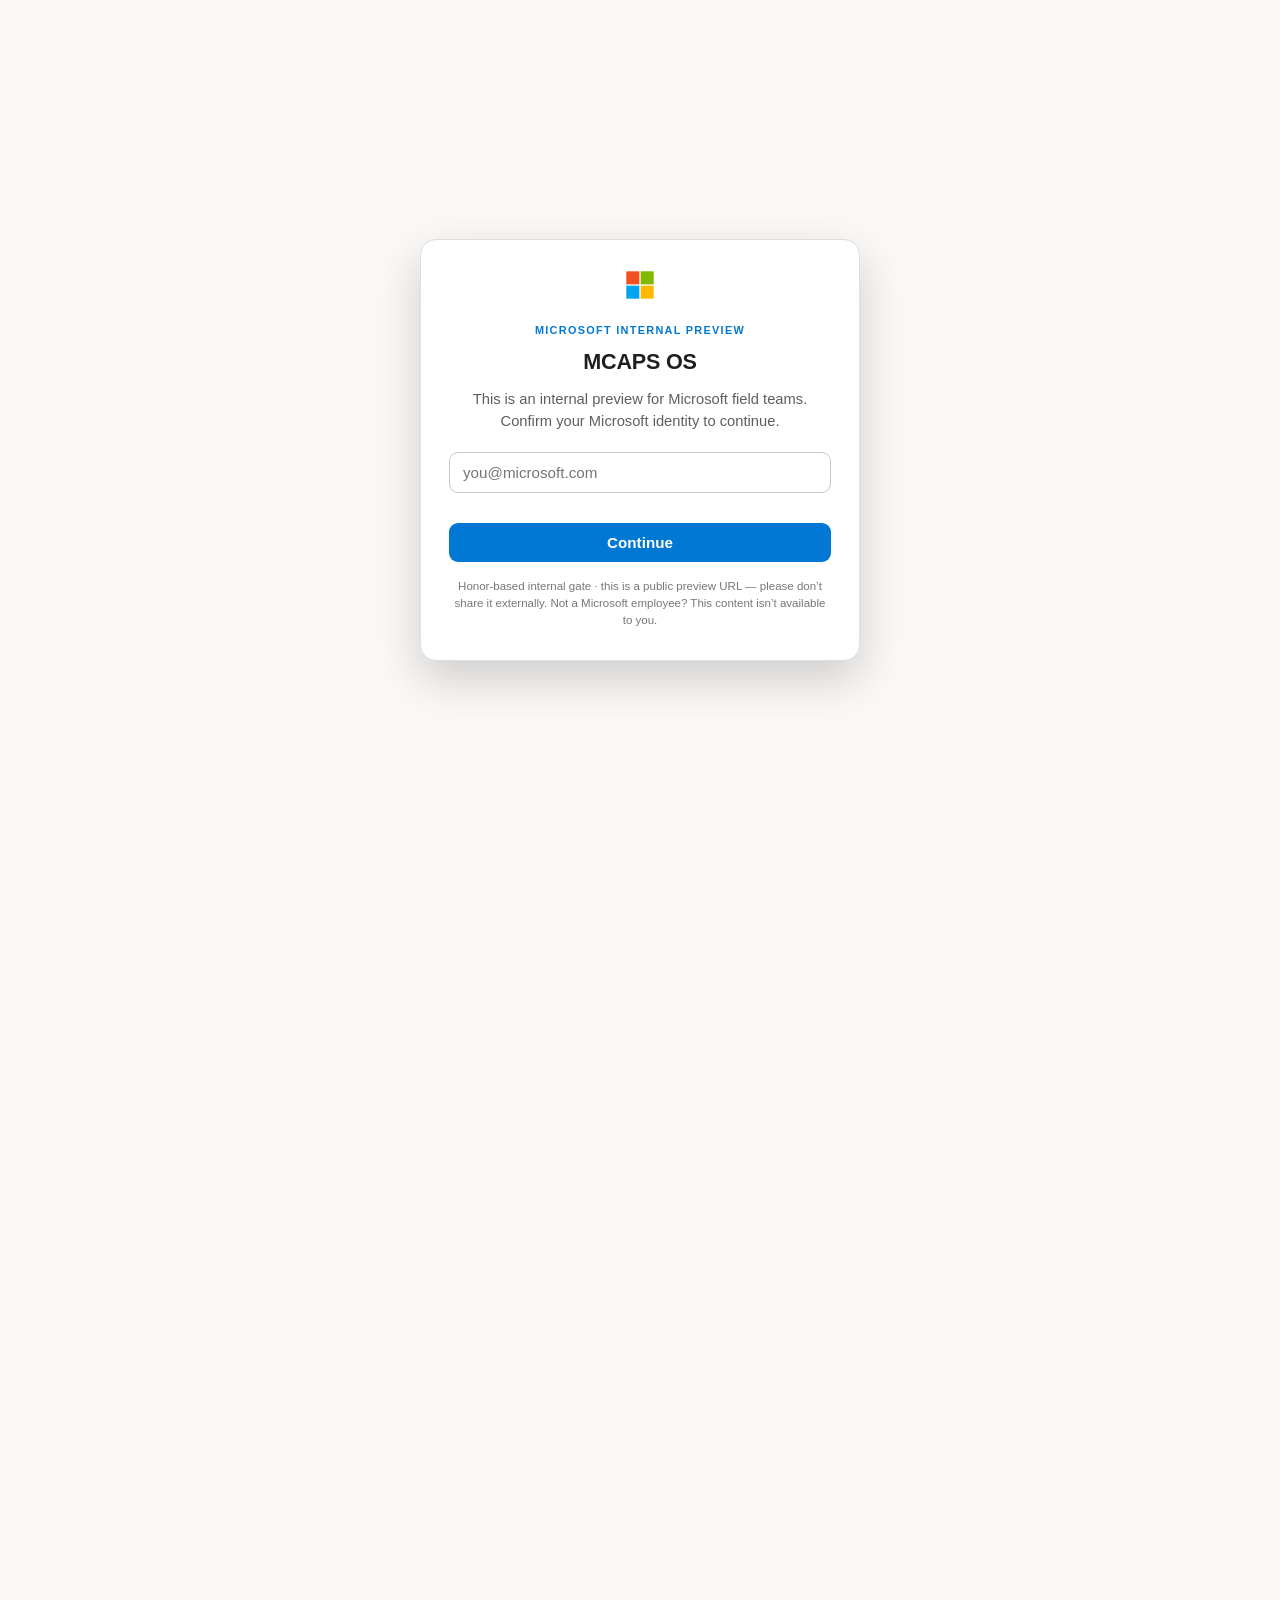
==== commit c37784ab: "Ground the hero stat strip in real, defensible build metrics Replaced two soft stats with verified n" ====
--- a/index.html
+++ b/index.html
@@ -16,4 +16,4 @@
 .osrole{font-size:.72rem;font-weight:800;letter-spacing:.06em;text-transform:uppercase;color:var(--cp-accent,#b11f4b)}
 .osdesc{font-size:.9rem;color:var(--cp-text-muted,#5c5c5c);line-height:1.4}
 .osapps-note{text-align:center;color:var(--cp-text-soft,#6f6f6f);font-size:.85rem;margin:22px 0 0;font-style:italic}
-</style><meta name="description" content="MCAPS OS: a digital field team and the surface that drives it — one operating system, every MCAPS persona (ATU, STU, CSU). Capabilities, vision, roadmap, and impact for the Discrete Manufacturing Agentic Center of Excellence." /><meta property="og:title" content="MCAPS OS — one operating system, every persona" /><meta property="og:description" content="A digital field team, an outcome-first pipeline, and the window that drives it." /><meta property="og:type" content="website" /><link rel="icon" type="image/svg+xml" href="data:image/svg+xml,%3Csvg xmlns='http://www.w3.org/2000/svg' viewBox='0 0 23 23'%3E%3Crect x='1' y='1' width='10' height='10' fill='%23F25022'/%3E%3Crect x='12' y='1' width='10' height='10' fill='%237FBA00'/%3E%3Crect x='1' y='12' width='10' height='10' fill='%2300A4EF'/%3E%3Crect x='12' y='12' width='10' height='10' fill='%23FFB900'/%3E%3C/svg%3E" /><script>  (() => {    const param = new URLSearchParams(window.location.search).get("clawpilotTheme");    const theme = param || (window.matchMedia("(prefers-color-scheme: dark)").matches ? "dark" : "light");    document.documentElement.setAttribute("data-theme", theme);  })();</script><style>:root {  color-scheme: light;  --cp-bg: #faf9f8; --cp-bg-elevated: #ffffff; --cp-surface: #ffffff; --cp-surface-soft: #f3f2f1;  --cp-border: #e1dfdd; --cp-border-strong: #c8c6c4; --cp-text: #201f1e; --cp-text-muted: #605e5c;  --cp-text-soft: #797775; --cp-accent: #0078d4; --cp-accent-hover: #106ebe;  --cp-accent-soft: rgba(0, 120, 212, 0.08); --cp-accent-fg: #ffffff; --cp-success: #107c10;  --cp-danger: #d13438; --cp-warning: #f7a800; --cp-link: #0067b8;  --cp-shadow: 0 18px 48px rgba(0, 0, 0, 0.10); --cp-highlight: rgba(0, 120, 212, 0.12);  --cp-info: #0078d4; --cp-engine: #5c2e91; --cp-framework: #797775;  --ms-orange: #f25022; --ms-green: #7fba00; --ms-blue: #00a4ef; --ms-yellow: #ffb900;}html[data-theme="dark"] {  color-scheme: dark;  --cp-bg: #1b1a19; --cp-bg-elevated: #201f1e; --cp-surface: #252423; --cp-surface-soft: #2d2c2b;  --cp-border: #3b3a39; --cp-border-strong: #565451; --cp-text: #f3f2f1; --cp-text-muted: #c8c6c4;  --cp-text-soft: #a19f9d; --cp-accent: #50b0ff; --cp-accent-hover: #6cbcff;  --cp-accent-soft: rgba(80, 176, 255, 0.16); --cp-accent-fg: #11100f; --cp-success: #6bb700;  --cp-danger: #f1707b; --cp-warning: #ffc83d; --cp-link: #6cb8f6;  --cp-shadow: 0 18px 48px rgba(0, 0, 0, 0.45); --cp-highlight: rgba(80, 176, 255, 0.14);  --cp-info: #50b0ff; --cp-engine: #b4a0e5; --cp-framework: #a19f9d;  --ms-orange: #f25022; --ms-green: #7fba00; --ms-blue: #2bc4ff; --ms-yellow: #ffc83d;}* { box-sizing: border-box; }html { scroll-behavior: smooth; }body {  margin: 0; background: var(--cp-bg); color: var(--cp-text);  font-family: "Segoe UI", Aptos, Calibri, -apple-system, BlinkMacSystemFont, sans-serif;  line-height: 1.6;}.wrap { max-width: 1140px; margin: 0 auto; padding: 0 22px; }code { font-family: Consolas, "Courier New", Courier, monospace; font-size: 0.86em; background: var(--cp-surface-soft); padding: 1px 6px; border-radius: 5px; }nav.bar { position: sticky; top: 0; z-index: 50; background: var(--cp-bg-elevated); border-bottom: 1px solid var(--cp-border); backdrop-filter: blur(6px); }nav.bar .wrap { display: flex; align-items: center; justify-content: space-between; height: 56px; }.brand { display: flex; align-items: center; gap: 9px; font-weight: 600; font-size: 1rem; letter-spacing: -0.01em; }.brand .logo { width: 22px; height: 22px; flex-shrink: 0; }.brand .ms-word { font-weight: 600; color: var(--cp-text); }.brand .brand-sep { color: var(--cp-border-strong); font-weight: 300; margin: 0 1px; }.brand .brand-prod { font-weight: 700; color: var(--cp-accent); letter-spacing: 0.01em; }.ms-topbar { height: 3px; width: 100%; background: linear-gradient(90deg, var(--ms-orange) 0 25%, var(--ms-green) 25% 50%, var(--ms-blue) 50% 75%, var(--ms-yellow) 75% 100%); }.ms-rule { display: inline-flex; gap: 4px; margin: 0 auto 18px; }.ms-rule i { width: 22px; height: 5px; border-radius: 2px; display: block; }.navlinks { display: flex; gap: 4px; align-items: center; }.navlinks a { color: var(--cp-text-muted); text-decoration: none; font-size: 0.86rem; padding: 7px 11px; border-radius: 8px; }.navlinks a:hover { color: var(--cp-text); background: var(--cp-surface-soft); }.tbtn { cursor: pointer; border: 1px solid var(--cp-border); background: var(--cp-surface); color: var(--cp-text); border-radius: 0.625rem; padding: 6px 11px; font-size: 0.8rem; }@media (max-width: 720px){ .navlinks a:not(.tbtn){ display: none; } }.hero { padding: 72px 0 50px; text-align: center; position: relative; overflow: hidden; }.hero::before { content:""; position:absolute; inset:0; background: radial-gradient(ellipse 60% 50% at 50% 0%, var(--cp-accent-soft), transparent 70%); pointer-events:none; }.eyebrow { display: inline-block; font-size: 0.74rem; text-transform: uppercase; letter-spacing: 0.12em; color: var(--cp-accent); font-weight: 600; padding: 5px 14px; border: 1px solid var(--cp-accent); border-radius: 999px; margin-bottom: 22px; background: var(--cp-accent-soft); }.hero h1 { font-size: clamp(2.1rem, 5vw, 3.4rem); line-height: 1.08; margin: 0 0 18px; letter-spacing: -0.025em; }.hero h1 .accent { color: var(--cp-accent); }.hero p.lede { font-size: clamp(1.05rem, 2.2vw, 1.3rem); color: var(--cp-text-muted); max-width: 720px; margin: 0 auto 14px; }.hero p.sub { font-size: 0.95rem; color: var(--cp-text-soft); max-width: 640px; margin: 0 auto 30px; }.cta { display: inline-flex; gap: 12px; flex-wrap: wrap; justify-content: center; }.btn { display: inline-block; text-decoration: none; font-weight: 600; font-size: 0.92rem; padding: 11px 22px; border-radius: 0.625rem; cursor: pointer; border: 1px solid transparent; }.btn.primary { background: var(--cp-accent); color: var(--cp-accent-fg); }.btn.primary:hover { background: var(--cp-accent-hover); }.btn.ghost { background: var(--cp-surface); color: var(--cp-text); border-color: var(--cp-border); }.btn.ghost:hover { border-color: var(--cp-border-strong); }.statband { display: grid; grid-template-columns: repeat(4, 1fr); gap: 1px; background: var(--cp-border); border: 1px solid var(--cp-border); border-radius: 16px; overflow: hidden; margin: 38px 0 0; }.statband .s { background: var(--cp-surface); padding: 22px 16px; text-align: center; }.statband .n { font-size: clamp(1.7rem, 4vw, 2.3rem); font-weight: 800; color: var(--cp-accent); letter-spacing: -0.02em; }.statband .l { font-size: 0.78rem; color: var(--cp-text-muted); margin-top: 3px; }@media (max-width: 680px){ .statband { grid-template-columns: repeat(2,1fr); } }section { padding: 56px 0; }section.alt { background: var(--cp-bg-elevated); border-top: 1px solid var(--cp-border); border-bottom: 1px solid var(--cp-border); }.sectionhead { text-align: center; max-width: 720px; margin: 0 auto 38px; }.sectionhead .kick { font-size: 0.74rem; text-transform: uppercase; letter-spacing: 0.1em; color: var(--cp-accent); font-weight: 600; }.sectionhead h2 { font-size: clamp(1.6rem, 3.5vw, 2.2rem); margin: 8px 0 12px; letter-spacing: -0.02em; }.sectionhead p { color: var(--cp-text-muted); font-size: 1.02rem; margin: 0; }.halves { display: grid; grid-template-columns: repeat(3, 1fr); gap: 18px; }@media (max-width: 860px){ .halves { grid-template-columns: 1fr; } }.half { background: var(--cp-surface); border: 1px solid var(--cp-border); border-radius: 16px; padding: 24px; box-shadow: 0 0 2px rgba(0,0,0,0.12), 0 1px 2px rgba(0,0,0,0.14); position: relative; }.half .ic { font-size: 1.7rem; margin-bottom: 10px; }.half h3 { margin: 0 0 8px; font-size: 1.18rem; }.half p { color: var(--cp-text-muted); font-size: 0.92rem; margin: 0 0 12px; }.half .meta { font-size: 0.76rem; color: var(--cp-text-soft); border-top: 1px dashed var(--cp-border); padding-top: 10px; }.unlock { margin-top: 26px; background: var(--cp-accent-soft); border: 1px solid var(--cp-accent); border-radius: 16px; padding: 20px 24px; text-align: center; }.unlock b { color: var(--cp-accent); }.loop { display: flex; flex-wrap: wrap; gap: 8px; align-items: center; justify-content: center; margin: 6px auto 0; max-width: 880px; }.loop .node { background: var(--cp-surface); border: 1px solid var(--cp-border); border-radius: 12px; padding: 10px 16px; font-weight: 600; font-size: 0.9rem; box-shadow: 0 0 2px rgba(0,0,0,0.1); }.loop .node small { display:block; font-weight: 400; font-size: 0.7rem; color: var(--cp-text-soft); }.loop .arr { color: var(--cp-accent); font-size: 1.2rem; }.legend { display: flex; flex-wrap: wrap; gap: 16px; justify-content: center; margin: 0 auto 30px; font-size: 0.82rem; color: var(--cp-text-muted); }.legend span { display: inline-flex; align-items: center; gap: 7px; }.d { width: 11px; height: 11px; border-radius: 999px; display: inline-block; }.d.act { background: var(--cp-success); } .d.inf { background: var(--cp-info); }.d.eng { background: var(--cp-engine); } .d.fw { background: var(--cp-framework); }.stages { display: grid; grid-template-columns: repeat(3, 1fr); gap: 16px; }@media (max-width: 900px){ .stages { grid-template-columns: 1fr 1fr; } }@media (max-width: 600px){ .stages { grid-template-columns: 1fr; } }.stage { background: var(--cp-surface); border: 1px solid var(--cp-border); border-radius: 16px; padding: 18px; box-shadow: 0 0 2px rgba(0,0,0,0.12), 0 1px 2px rgba(0,0,0,0.14); display: flex; flex-direction: column; }.stage .sh { display: flex; align-items: center; gap: 10px; margin-bottom: 4px; }.stage .num { font-size: 0.72rem; font-weight: 700; color: var(--cp-accent-fg); background: var(--cp-accent); border-radius: 8px; padding: 3px 8px; }.stage h4 { margin: 0; font-size: 1.05rem; }.stage .desc { font-size: 0.82rem; color: var(--cp-text-soft); margin: 2px 0 12px; }.stage ul { list-style: none; margin: 0; padding: 0; font-size: 0.85rem; }.stage li { display: flex; align-items: flex-start; gap: 8px; padding: 4px 0; border-top: 1px solid var(--cp-surface-soft); }.stage li:first-child { border-top: none; }.stage li .d { margin-top: 5px; flex-shrink: 0; }.agentgrid { display: grid; grid-template-columns: repeat(auto-fill, minmax(168px,1fr)); gap: 10px; }.agent { background: var(--cp-surface); border: 1px solid var(--cp-border); border-radius: 12px; padding: 12px 14px; font-size: 0.85rem; }.agent b { display: block; font-size: 0.9rem; }.agent span { color: var(--cp-text-soft); font-size: 0.76rem; }.impact { display: grid; grid-template-columns: 1.1fr 1fr; gap: 22px; align-items: start; }@media (max-width: 860px){ .impact { grid-template-columns: 1fr; } }.outcometable { width: 100%; border-collapse: collapse; font-size: 0.88rem; background: var(--cp-surface); border: 1px solid var(--cp-border); border-radius: 12px; overflow: hidden; }.outcometable th { background: var(--cp-surface-soft); text-align: left; padding: 11px 13px; font-size: 0.78rem; text-transform: uppercase; letter-spacing: 0.04em; color: var(--cp-text-soft); }.outcometable td { padding: 10px 13px; border-top: 1px solid var(--cp-border); }.outcometable td b { color: var(--cp-accent); }.bigimpact { display: flex; flex-direction: column; gap: 14px; }.imcard { background: var(--cp-surface); border: 1px solid var(--cp-border); border-radius: 14px; padding: 18px; box-shadow: 0 0 2px rgba(0,0,0,0.1); }.imcard .big { font-size: 1.9rem; font-weight: 800; color: var(--cp-accent); letter-spacing: -0.02em; }.imcard .cap { font-size: 0.85rem; color: var(--cp-text-muted); }.timeline { position: relative; margin: 0 auto; max-width: 860px; }.tl { display: grid; grid-template-columns: 130px 1fr; gap: 18px; padding: 18px 0; border-top: 1px solid var(--cp-border); }.tl:first-child { border-top: none; }.tl .phase { font-weight: 700; color: var(--cp-accent); font-size: 0.92rem; }.tl .phase small { display: block; color: var(--cp-text-soft); font-weight: 400; font-size: 0.74rem; }.tl ul { margin: 0; padding-left: 18px; font-size: 0.9rem; color: var(--cp-text-muted); }.tl ul li { margin-bottom: 5px; }.tl ul li b { color: var(--cp-text); }@media (max-width: 600px){ .tl { grid-template-columns: 1fr; gap: 6px; } }.visiongrid { display: grid; grid-template-columns: repeat(3,1fr); gap: 14px; }@media (max-width: 860px){ .visiongrid { grid-template-columns: 1fr; } }.vcard { background: var(--cp-surface); border: 1px solid var(--cp-border); border-radius: 14px; padding: 18px; }.vcard .vn { font-size: 0.72rem; color: var(--cp-accent); font-weight: 700; letter-spacing: 0.08em; }.vcard h4 { margin: 4px 0 7px; font-size: 1.02rem; }.vcard p { margin: 0; font-size: 0.86rem; color: var(--cp-text-muted); }footer { background: var(--cp-bg-elevated); border-top: 1px solid var(--cp-border); padding: 34px 0; text-align: center; color: var(--cp-text-soft); font-size: 0.84rem; }footer .fbrand { font-weight: 700; color: var(--cp-text); }.reveal { opacity: 0; transform: translateY(14px); transition: opacity .6s ease, transform .6s ease; }.reveal.in { opacity: 1; transform: none; }@media (prefers-reduced-motion: reduce) { .reveal { opacity: 1 !important; transform: none !important; transition: none; } }#story .storyflow{display:flex;align-items:stretch;gap:10px;flex-wrap:wrap;justify-content:center;margin-top:8px}#story .storycard{flex:1;min-width:210px;background:var(--cp-panel,var(--cp-bg));border:1px solid var(--cp-border);border-radius:14px;padding:16px 17px;display:flex;flex-direction:column;gap:7px}#story .storycard.plan{border-top:3px solid #0969da}#story .storycard.build{border-top:3px solid #1a7f37}#story .storycard.deliver{border-top:3px solid #8250df}#story .storycard.soon{border-top:3px solid #bc4c00;opacity:.92}#story .sct{font-size:.7rem;font-weight:800;letter-spacing:.08em;text-transform:uppercase;color:var(--cp-text-soft)}#story .sch{font-size:1.04rem;font-weight:700}#story .scp{font-size:.86rem;color:var(--cp-text-soft);line-height:1.5;flex:1}#story .scf{font-size:.74rem;font-weight:600;color:var(--cp-accent);border-top:1px solid var(--cp-border);padding-top:8px}#story .soonbadge{font-size:.62rem;font-weight:800;text-transform:uppercase;letter-spacing:.05em;background:rgba(188,76,0,.14);color:#bc4c00;border:1px solid rgba(188,76,0,.35);border-radius:999px;padding:2px 8px;margin-left:6px;vertical-align:middle}#story .storyarrow{display:flex;align-items:center;color:var(--cp-text-soft);font-size:1.3rem;font-weight:700}@media(max-width:880px){#story .storyarrow{transform:rotate(90deg);justify-content:center}#story .storycard{min-width:100%}}#story .feedbackband{display:flex;gap:16px;align-items:flex-start;margin-top:18px;background:linear-gradient(135deg,rgba(9,105,218,.06),rgba(130,80,223,.06));border:1px solid var(--cp-border);border-radius:14px;padding:18px 20px}#story .fbicon{font-size:1.9rem;line-height:1;color:var(--cp-accent)}#story .fbh{font-size:1rem;font-weight:700;margin-bottom:4px}#story .fbp{font-size:.86rem;color:var(--cp-text-soft);line-height:1.55}</style><noscript><style>.reveal{opacity:1 !important;transform:none !important;}</style></noscript></head><body><div class="ms-topbar" aria-hidden="true"></div><nav class="bar">  <div class="wrap">    <div class="brand">      <svg class="logo" viewBox="0 0 23 23" aria-hidden="true"><rect x="1" y="1" width="10" height="10" fill="#F25022"/><rect x="12" y="1" width="10" height="10" fill="#7FBA00"/><rect x="1" y="12" width="10" height="10" fill="#00A4EF"/><rect x="12" y="12" width="10" height="10" fill="#FFB900"/></svg>      <span class="ms-word">Microsoft</span><span class="brand-sep">|</span><span class="brand-prod">MCAPS OS</span>    </div>    <div class="navlinks">      <a href="#what">What it is</a>      <a href="#apps">Persona apps</a>      <a href="#see">See it</a>      <a href="#tryit">Try it</a>      <a href="#story">Demo story</a>      <a href="#spine">Capabilities</a>      <a href="#engine">The Engine</a>      <a href="#tokenomics">Tokenomics</a>      <a href="#impact">Impact</a>      <a href="#roadmap">Roadmap</a>      <button class="tbtn" onclick="(function(){var d=document.documentElement;var t=d.getAttribute('data-theme')==='dark'?'light':'dark';d.setAttribute('data-theme',t);})()">&#9680; Theme</button>    </div>  </div></nav><header class="hero">  <div class="wrap">    <span class="eyebrow">Microsoft &middot; MCAPS &middot; one operating system, every persona</span>    <h1><span class="accent">MCAPS OS</span> &mdash; the operating system for how we sell</h1>    <p class="lede">One system that wraps every persona in the field &mdash; ATU, STU, CSU. Each role gets their own lens, their own &ldquo;OS,&rdquo; curated to their job. <strong>Still one app.</strong></p>    <p class="sub">It started as SE-OS &mdash; one SE's operating system. What you'll see below is the <strong>STU&nbsp;OS</strong> lens, the most built-out today. ATU&nbsp;OS and CSU&nbsp;OS are the same system through their personas.</p>    <div class="cta">      <a class="btn primary" href="#spine">Explore the capabilities</a>      <a class="btn ghost" href="#roadmap">See the vision</a>    </div>    <div class="statband">      <div class="s"><div class="n" data-count="25">~25</div><div class="l">specialist agents</div></div>      <div class="s"><div class="n" data-count="9">9</div><div class="l">delivery stages</div></div>      <div class="s"><div class="n" data-count="10">10</div><div class="l">built engagements</div></div>      <div class="s"><div class="n">&infin;</div><div class="l">runs while you're in meetings</div></div>    </div>  </div></header><section class="osapps" id="apps" aria-label="Persona OS apps">  <div class="wrap">    <h2 class="osapps-h">One app. Four lenses.</h2>    <p class="osapps-sub">MCAPS OS is the operating system. Each unit sees it through their own persona &ldquo;OS&rdquo; &mdash; same core, curated to their motion. The lens changes with who you are.</p>    <div class="osgrid">      <a class="osapp umbrella" href="#what"><div class="osmark">M</div><div class="osname">MCAPS OS</div><div class="osrole">The whole system</div><div class="osdesc">Know the customer, engage, deliver &mdash; activated at every persona.</div></a>      <a class="osapp" href="atu/"><div class="osmark">A</div><div class="osname">ATU OS</div><div class="osrole">AE &middot; ATS &middot; ATM</div><div class="osdesc">Own the relationship &amp; account strategy. The why-now and the who.</div></a>      <a class="osapp live" href="stu/"><div class="osmark">S</div><div class="osname">STU OS <span class="osbadge">live</span></div><div class="osrole">SSP &middot; SE + managers</div><div class="osdesc">Win the technical case &mdash; discover, design, prove, close. You're looking at it.</div></a>      <a class="osapp" href="csu/"><div class="osmark">C</div><div class="osname">CSU OS</div><div class="osrole">CSAM &middot; CSA</div><div class="osdesc">Drive adoption &amp; value. Make the win real and grow it.</div></a>    </div>    <p class="osapps-note">Still one app &mdash; one core, one front door. Four ways in.</p>  </div></section><section id="see">  <div class="wrap">    <div class="sectionhead reveal">      <div class="kick">See it</div>      <h2>One front door, every engagement behind it</h2>      <p>The MCAPS OS app &mdash; sign in, then everything you run is one search away. Two highlights below; more views ship as the surfaces light up.</p>    </div>    <div class="halves reveal" style="grid-template-columns:1fr 1fr;align-items:start">      <figure style="margin:0">        <a href="img/seos-launcher.png" target="_blank" rel="noopener">          <img src="img/seos-launcher.png" alt="MCAPS OS Launcher  — one search box and tiles for every module" loading="lazy"               style="width:100%;border:1px solid var(--cp-border);border-radius:14px;box-shadow:0 18px 48px rgba(0,0,0,0.18);display:block" />        </a>        <figcaption style="margin-top:10px;font-size:0.86rem;color:var(--cp-text-soft)"><b>The Launcher</b> &mdash; &ldquo;what do you need?&rdquo; One front door to Command Center, Workshop, Signal Lab, and Dynamics Experience Studio.</figcaption>      </figure>      <figure style="margin:0">        <a href="img/seos-customer360.png" target="_blank" rel="noopener">          <img src="img/seos-customer360.png" alt="MCAPS OS Customer 360  — drill-in showing MSX relationship, signals, tech profile, and next best action" loading="lazy"               style="width:100%;border:1px solid var(--cp-border);border-radius:14px;box-shadow:0 18px 48px rgba(0,0,0,0.18);display:block" />        </a>        <figcaption style="margin-top:10px;font-size:0.86rem;color:var(--cp-text-soft)"><b>Customer 360</b> &mdash; drill into any account: live MSX relationship, recent signals, tech profile, engagement health, and the next best action.</figcaption>      </figure>    </div>  </div></section><section id="tryit" style="background:var(--cp-surface)">  <div class="wrap">    <div class="sectionhead reveal">      <div class="kick">Try it</div>      <h2>Walk the real app &mdash; Launcher &rarr; Command Center &rarr; the account</h2>      <p>Real screenshots from the shipping build (<b>v1.72.0</b>, demo mode). Click any frame to enlarge. This is the hero loop: one front door &rarr; your book of work &rarr; drill into an account and see <b>exactly what&rsquo;s next</b> &mdash; for the SE <i>and</i> the manager. Internal-only; signed-in employees see their own live data.</p>    </div>    <div class="wt reveal">      <figure class="wtstep" onclick="wtOpen(0)">        <div class="wtnum">1</div>        <img src="img/walkthrough/real-01-launcher.png" alt="MCAPS OS Launcher  — What do you need, Bill Whalen? with module tiles" loading="lazy" />        <figcaption><b>The Launcher.</b> &ldquo;What do you need?&rdquo; One front door &mdash; Command Center, Workshop, Signal Lab, Orchestration, Dynamics Experience Studio. Search or pick a tile.</figcaption>      </figure>      <figure class="wtstep" onclick="wtOpen(1)">        <div class="wtnum">2</div>        <img src="img/walkthrough/real-02-command-center.png" alt="MCAPS OS Command Center  — top priorities this week" loading="lazy" />        <figcaption><b>Command Center.</b> Your book of work, ranked. Top priorities with health, solution play, and the clock &mdash; plus &ldquo;build anything, find anything.&rdquo;</figcaption>      </figure>      <figure class="wtstep" onclick="wtOpen(2)">        <div class="wtnum">3</div>        <img src="img/walkthrough/real-03-project.png" alt="MCAPS OS Customer 360  — Cascade Aerospace with next best action" loading="lazy" />        <figcaption><b>Drill into the account.</b> Customer 360 from many sources &mdash; with the prescriptive <b>&ldquo;engage now / next best action&rdquo;</b>, MSX relationship, signals, and engagement health.</figcaption>      </figure>      <figure class="wtstep" onclick="wtOpen(3)">        <div class="wtnum">4</div>        <img src="img/walkthrough/real-04-account-team.png" alt="MCAPS OS Account Team  — ATU, STU, CSU, Corp coverage" loading="lazy" />        <figcaption><b>The whole account team.</b> Who&rsquo;s on it across Microsoft &mdash; ATU / STU / CSU / Corp &mdash; with named roles, the bench, and <b>where coverage is thin</b>.</figcaption>      </figure>      <figure class="wtstep" onclick="wtOpen(4)">        <div class="wtnum">5</div>        <img src="img/walkthrough/real-05-manager.png" alt="MCAPS OS Manager Control Tower  — team capacity" loading="lazy" />        <figcaption><b>Manager Control Tower.</b> Flip to the manager lens &mdash; team capacity, who&rsquo;s at capacity vs. stretched, coverage gaps, and accounts with no lead SE.</figcaption>      </figure>    </div>    <p style="text-align:center;margin-top:18px">      <button onclick="document.getElementById('tryit-proto').scrollIntoView({behavior:'smooth'})" style="cursor:pointer;border:1px solid var(--cp-border-strong);background:var(--cp-surface);color:var(--cp-text);border-radius:30px;padding:9px 20px;font-size:0.86rem;font-weight:700;font-family:inherit">&#128241; See the mobile decision inbox &darr;</button>    </p>  </div>  <!-- lightbox -->  <div id="wtbox" onclick="wtClose()" style="display:none;position:fixed;inset:0;background:rgba(0,0,0,0.86);z-index:999;align-items:center;justify-content:center;flex-direction:column;padding:20px;cursor:zoom-out">    <img id="wtimg" src="" alt="" style="max-width:96%;max-height:82%;border-radius:10px;box-shadow:0 24px 70px rgba(0,0,0,0.6)" />    <div id="wtcap" style="color:#fff;font-size:0.92rem;margin-top:14px;max-width:760px;text-align:center"></div>    <div style="color:rgba(255,255,255,0.6);font-size:0.8rem;margin-top:10px">click anywhere to close &middot; &larr; / &rarr; to step</div>  </div>  <style>    .wt{display:grid;grid-template-columns:repeat(2,1fr);gap:18px}    @media(max-width:780px){.wt{grid-template-columns:1fr}}    .wtstep{margin:0;position:relative;cursor:zoom-in;background:var(--cp-bg);border:1px solid var(--cp-border);border-radius:14px;overflow:hidden;transition:all .15s}    .wtstep:hover{border-color:var(--cp-accent);box-shadow:0 14px 36px rgba(0,0,0,0.16);transform:translateY(-2px)}    .wtstep img{width:100%;display:block;border-bottom:1px solid var(--cp-border)}    .wtstep figcaption{padding:12px 14px;font-size:0.84rem;color:var(--cp-text-muted);line-height:1.45}    .wtstep .wtnum{position:absolute;top:10px;left:10px;width:30px;height:30px;border-radius:50%;background:var(--cp-accent);color:#fff;font-weight:800;display:flex;align-items:center;justify-content:center;font-size:0.9rem;box-shadow:0 4px 12px rgba(0,0,0,0.25);z-index:2}    .wtstep:first-child{grid-column:1 / -1}    .wtstep:first-child img{max-height:520px;object-fit:cover;object-position:top}  </style>  <script>    var WT=[      {src:'img/walkthrough/real-01-launcher.png',cap:'1 · The Launcher  — one front door to everything you run.'},      {src:'img/walkthrough/real-02-command-center.png',cap:'2 · Command Center  — your book of work, ranked by what matters this week.'},      {src:'img/walkthrough/real-03-project.png',cap:'3 · Customer 360  — the prescriptive next best action, pulled from many sources.'},      {src:'img/walkthrough/real-04-account-team.png',cap:'4 · Account Team  — who is on the account across Microsoft, and where coverage is thin.'},      {src:'img/walkthrough/real-05-manager.png',cap:'5 · Manager Control Tower  — team capacity, coverage gaps, accounts with no lead SE.'}    ];    var wtI=0;    function wtOpen(i){wtI=i;var b=document.getElementById('wtbox');document.getElementById('wtimg').src=WT[i].src;document.getElementById('wtcap').textContent=WT[i].cap;b.style.display='flex';}    function wtClose(){document.getElementById('wtbox').style.display='none';}    function wtStep(d){wtI=(wtI+d+WT.length)%WT.length;document.getElementById('wtimg').src=WT[wtI].src;document.getElementById('wtcap').textContent=WT[wtI].cap;}    document.addEventListener('keydown',function(e){if(document.getElementById('wtbox').style.display!=='flex')return;if(e.key==='Escape')wtClose();if(e.key==='ArrowRight')wtStep(1);if(e.key==='ArrowLeft')wtStep(-1);});  </script></section><section id="tryit-proto" style="background:var(--cp-bg)">  <div class="wrap">    <div class="sectionhead reveal">      <div class="kick">Interactive</div>      <h2>&hellip;and a peek at the mobile decision inbox</h2>      <p>The screens above are the live desktop app. On mobile, the experience is a <b>decision inbox</b> &mdash; what needs your call, where it&rsquo;s stuck, and the prescribed next move, answerable with a tap. The shipping version is a Teams / Copilot Studio agent: internal-only, already on every employee&rsquo;s phone. Here&rsquo;s an interactive preview.</p>    </div>    <div class="reveal" style="max-width:420px;margin:0 auto;border:1px solid var(--cp-border);border-radius:18px;overflow:hidden;box-shadow:0 18px 48px rgba(0,0,0,0.14);background:var(--cp-bg)">      <iframe src="prototypes/mobile-inbox.html" title="MCAPS OS mobile decision inbox prototype" loading="lazy" style="width:100%;height:760px;border:0;display:block"></iframe>    </div>    <p style="text-align:center;margin-top:12px;font-size:0.82rem;color:var(--cp-text-soft)">      Interactive preview &mdash; seeded with representative deals.      <a href="prototypes/mobile-inbox.html" target="_blank" rel="noopener" style="color:var(--cp-accent)">Open full screen &rarr;</a>    </p>  </div></section><section id="story"><div class="wrap"><div class="sectionhead reveal"><div class="kick">Plan &middot; Build &middot; Deliver</div><h2>How MCAPS OS builds the demo story &mdash; and learns from every run</h2><p>A great demo isn&rsquo;t a slide deck &mdash; it&rsquo;s a chain of artifacts the digital SE team produces with you: the <b>engagement guide</b> that frames the call, the <b>scripts</b> that carry the narrative, the <b>demo cockpit</b> that runs it live, and (soon) <b>Scout</b> driving the app hands-free. Each stage captures what worked so the next engagement starts smarter.</p></div><div class="storyflow reveal"><div class="storycard plan"><div class="sct">1 &middot; Plan</div><div class="sch">Engagement Guide</div><div class="scp">The call framed end-to-end &mdash; scope tiers (what&rsquo;s live vs. recorded), the lock-list, stakeholders, and the outcome. Doubles as <b>live capture</b>: answers typed during the working session become the signal that triggers the next build step.</div><div class="scf">Outcome framing &middot; scope honesty &middot; lock-list capture</div></div><div class="storyarrow">&rarr;</div><div class="storycard build"><div class="sct">2 &middot; Build</div><div class="sch">Scripts</div><div class="scp">The narrative as a teleprompter &mdash; stage-by-stage beats, the &ldquo;say this&rdquo; lines, fallbacks for when a click misses, and a Q&amp;A context that keeps live answers honest to the scope tiers.</div><div class="scf">Teleprompter &middot; fallbacks &middot; grounded Q&amp;A</div></div><div class="storyarrow">&rarr;</div><div class="storycard deliver"><div class="sct">3 &middot; Deliver</div><div class="sch">Demo Cockpit</div><div class="scp">Prep &rarr; Run &rarr; Debrief in one surface. Step-gated or auto, with the teleprompter and live Q&amp;A in-frame. <b>The feedback loop is embedded in the run</b>: tap 👍/⚠/✗/♻ per step; the debrief auto-fills and emits a signal.</div><div class="scf">Prep &middot; Run &middot; Debrief &middot; inline capture</div></div><div class="storyarrow">&rarr;</div><div class="storycard soon"><div class="sct">4 &middot; Soon</div><div class="sch">Scout integration <span class="soonbadge">coming soon</span></div><div class="scp">The cockpit drives the real app hands-free over a <b>scoped protocol</b> &mdash; navigation deep-links plus token-gated, step-registered actions (no free-form computer-use). You narrate; Scout clicks.</div><div class="scf">Scoped protocol &middot; step-gated &middot; safe-by-design</div></div></div><div class="feedbackband reveal"><div class="fbicon">&#8635;</div><div><div class="fbh">The feedback loop closes it</div><div class="fbp">After every demo, the whole deal team &mdash; SE, SSP, AE, architect, partner &mdash; drops a two-minute retro: what worked, what didn&rsquo;t, what we&rsquo;d do differently, and which assets are reusable. Each becomes a <b>feedback signal</b>; reusable assets compound across engagements and tooling gaps become backlog. The next demo story is better because the last one was captured.</div></div></div></div></section><section id="what" class="alt">  <div class="wrap">    <div class="sectionhead reveal">      <div class="kick">The model</div>      <h2>Two halves and the tissue between them</h2>      <p>MCAPS OS is an <b>engine</b> that does the work, a <b>window</b> that drives and shows it, and the <b>connective tissue</b> of standards and contracts that keeps every output consistent.</p>    </div>    <div class="halves">      <div class="half reveal">        <div class="ic">&#129302;</div>        <h3>The Engine</h3>        <p>The CoE "digital SE team" &mdash; ~25 specialist agents running an outcome-first pipeline on GitHub Actions. Frames the problem, designs, builds, validates &mdash; autonomously.</p>        <div class="meta">Personas: PM &middot; Architect &middot; SMEs &middot; D365 / Power Platform / AI / Analytics devs &middot; QA &middot; Security &middot; Outcome Validator</div>      </div>      <div class="half reveal">        <div class="ic">&#129518;</div>        <h3>The Window</h3>        <p>The MCAPS OS app &mdash; Launcher, Command Center, Workshop, Signal Lab, and the live Agent Work board. Where the SE captures signals, dispatches work, and watches the team build.</p>        <div class="meta">Per-SE: connect your own repo + identity &middot; signals &rarr; dispatch &rarr; board &rarr; steer &rarr; outcome</div>      </div>      <div class="half reveal">        <div class="ic">&#129516;</div>        <h3>The Connective Tissue</h3>        <p>The standards, contracts, capture facilities, media catalog, and leave-behind system that make every engagement come out consistent &mdash; and reusable across SEs.</p>        <div class="meta">Engagement output standard &middot; dual-audience docs &middot; classification-gated sharing &middot; pattern library</div>      </div>    </div>    <div class="unlock reveal">      <b>The unlock:</b> connect the Window to the Engine. Every action &mdash; start a project, dispatch a build, log a signal &mdash; triggers the agent team and the app <i>shows the work happening</i>. That closed loop is live today.    </div>    <div class="loop reveal" style="margin-top:28px">      <div class="node">Signal<small>email &middot; Teams &middot; meeting</small></div>      <span class="arr">&rarr;</span>      <div class="node">Dispatch<small>files a CoE issue</small></div>      <span class="arr">&rarr;</span>      <div class="node">Board<small>live agent status</small></div>      <span class="arr">&rarr;</span>      <div class="node">Steer<small>you approve / push</small></div>      <span class="arr">&rarr;</span>      <div class="node">Outcome<small>validated asset</small></div>    </div>  </div></section><section id="spine">  <div class="wrap">    <div class="sectionhead reveal">      <div class="kick">Full capabilities</div>      <h2>The SE Delivery Spine &mdash; 9 stages</h2>      <p>The whole job is one flow: from a raw signal to a validated outcome to a reusable pattern. Every capability MCAPS OS has maps to a stage.</p>    </div>    <div class="legend reveal">      <span><i class="d act"></i> Actionable &mdash; triggers work / produces an asset</span>      <span><i class="d inf"></i> Informational &mdash; built, shows state</span>      <span><i class="d eng"></i> Engine &mdash; runs autonomously</span>      <span><i class="d fw"></i> Framework &mdash; standard / contract in place</span>    </div>    <div class="stages">      <div class="stage reveal">        <div class="sh"><span class="num">01</span><h4>Capture</h4></div>        <div class="desc">Signal / idea / transcript in</div>        <ul>          <li><i class="d act"></i> Signal detection (email/Teams/call &rarr; typed signal)</li>          <li><i class="d act"></i> Command-chat omni-input (paste &rarr; classify)</li>          <li><i class="d eng"></i> Meeting / Stream / Outlook harvest</li>          <li><i class="d act"></i> RAPP transcript &rarr; deployable agent</li>          <li><i class="d act"></i> Intake queue / idea logging</li>        </ul>      </div>      <div class="stage reveal">        <div class="sh"><span class="num">02</span><h4>Define</h4></div>        <div class="desc">Outcome framing &amp; scope</div>        <ul>          <li><i class="d eng"></i> Outcome-first framing (problem + KPI <i>before</i> build)</li>          <li><i class="d act"></i> New-project scaffold</li>          <li><i class="d inf"></i> Project definition &rarr; spec (Workshop)</li>          <li><i class="d fw"></i> Customer outcome scoping contracts</li>        </ul>      </div>      <div class="stage reveal">        <div class="sh"><span class="num">03</span><h4>Design</h4></div>        <div class="desc">Architecture &middot; pattern &middot; feasibility</div>        <ul>          <li><i class="d eng"></i> Architecture / solution design</li>          <li><i class="d eng"></i> Feasibility review &rarr; risk / guardrails</li>          <li><i class="d eng"></i> Security review</li>          <li><i class="d fw"></i> Asset-lifecycle contracts</li>        </ul>      </div>      <div class="stage reveal">        <div class="sh"><span class="num">04</span><h4>Build</h4></div>        <div class="desc">Agents &middot; D365 &middot; Power Platform &middot; demo</div>        <ul>          <li><i class="d eng"></i> Agent code &middot; D365 config &middot; PP flows/apps</li>          <li><i class="d eng"></i> AI / Copilot Studio build</li>          <li><i class="d act"></i> RAPP full pipeline (14 steps)</li>          <li><i class="d eng"></i> Quick-demo builder / demo factory</li>        </ul>      </div>      <div class="stage reveal">        <div class="sh"><span class="num">05</span><h4>Prove</h4></div>        <div class="desc">Demo &middot; POC &middot; validation</div>        <ul>          <li><i class="d eng"></i> Customer-persona / Playwright tests</li>          <li><i class="d eng"></i> QA engineering</li>          <li><i class="d eng"></i> Outcome validation (before close)</li>          <li><i class="d inf"></i> Demo lab / environment readiness</li>        </ul>      </div>      <div class="stage reveal">        <div class="sh"><span class="num">06</span><h4>Package</h4></div>        <div class="desc">Leave-behind &middot; storyboard &middot; media</div>        <ul>          <li><i class="d act"></i> Media Catalog (screenshots / reels / recaps)</li>          <li><i class="d fw"></i> Demo storyboard &rarr; SE + customer copy</li>          <li><i class="d fw"></i> Dual-audience docs &middot; leave-behind menu</li>          <li><i class="d act"></i> Deck Kit &middot; Tokenomics / value deck</li>        </ul>      </div>      <div class="stage reveal">        <div class="sh"><span class="num">07</span><h4>Deliver</h4></div>        <div class="desc">Share &middot; handoff &middot; recap</div>        <ul>          <li><i class="d act"></i> Secure external share (classification-gated)</li>          <li><i class="d act"></i> Solution download (managed solution)</li>          <li><i class="d act"></i> Post-demo recap email + SOP</li>          <li><i class="d fw"></i> Internal SE&rarr;SE / Architect handoff</li>        </ul>      </div>      <div class="stage reveal">        <div class="sh"><span class="num">08</span><h4>Harvest</h4></div>        <div class="desc">Outcomes &middot; patterns &middot; reuse</div>        <ul>          <li><i class="d act"></i> Resource Capture (intake + harvest)</li>          <li><i class="d act"></i> Use-case harvester</li>          <li><i class="d eng"></i> Impact / value-proof capture</li>          <li><i class="d inf"></i> Reuse Library / App Store</li>        </ul>      </div>      <div class="stage reveal">        <div class="sh"><span class="num">09</span><h4>Standardize</h4></div>        <div class="desc">Patterns &rarr; frameworks</div>        <ul>          <li><i class="d fw"></i> Cross-customer pattern library</li>          <li><i class="d act"></i> Engagement catalog + module registry</li>          <li><i class="d eng"></i> SOP library</li>          <li><i class="d act"></i> Decision briefs (the SE steering loop)</li>        </ul>      </div>    </div>  </div></section><section id="engine" class="alt">  <div class="wrap">    <div class="sectionhead reveal">      <div class="kick">The autonomous engine</div>      <h2>A digital SE team that runs without you</h2>      <p>~25 named specialist agents organized as an outcome-first pipeline. Nothing is "done" until the outcome is validated against the business problem and KPI it was framed with.</p>    </div>    <div class="agentgrid reveal">      <div class="agent"><b>Orchestrator</b><span>routes &middot; standup &middot; steering</span></div>      <div class="agent"><b>Outcome Framer</b><span>problem + KPI before build</span></div>      <div class="agent"><b>PM</b><span>plan &middot; priority &middot; digest</span></div>      <div class="agent"><b>SME</b><span>business process &middot; use cases</span></div>      <div class="agent"><b>Architect</b><span>solution design &middot; stack</span></div>      <div class="agent"><b>D365 Dev</b><span>Dataverse &middot; provisioning</span></div>      <div class="agent"><b>Power Platform Dev</b><span>Copilot Studio &middot; flows &middot; apps</span></div>      <div class="agent"><b>AI Specialist</b><span>Foundry &middot; prompts &middot; RAG</span></div>      <div class="agent"><b>Python Dev</b><span>Functions &middot; runner &middot; CI</span></div>      <div class="agent"><b>Analytics Dev</b><span>dashboards &middot; Power BI</span></div>      <div class="agent"><b>UX Designer</b><span>wireframes &middot; card specs</span></div>      <div class="agent"><b>QA Engineer</b><span>test plans &middot; Playwright</span></div>      <div class="agent"><b>Security Reviewer</b><span>secrets &middot; auth &middot; CORS</span></div>      <div class="agent"><b>Customer Persona</b><span>scenario simulation</span></div>      <div class="agent"><b>Outcome Validator</b><span>signs off before close</span></div>      <div class="agent"><b>Decision Briefer</b><span>3-option steering cards</span></div>    </div>    <div class="unlock reveal" style="margin-top:26px; text-align:left">      <b>Outcome-first discipline:</b> every issue must carry a defined business problem, success criteria, and KPI <i>before</i> any build work. When a decision is needed, the engine posts a 3-option decision brief and flags <code>needs-se-input</code> &mdash; surfacing only the calls that need a human. Everything else, it runs.    </div>  </div></section><section id="tokenomics">  <div class="wrap">    <div class="sectionhead reveal">      <div class="kick">The economics</div>      <h2>Tokenomics &mdash; scale the output, not the spend</h2>      <p>Running one SE at full throttle this year took <b>2+ billion tokens a month</b>. That number is not the cost of <i>operating</i> MCAPS OS &mdash; it's the cost of <i>discovering</i> it: one SE figuring out the patterns, skills, and plays from scratch. The whole design question is how every SE inherits that output <b>without re-paying the discovery bill.</b></p>    </div>    <div class="loop reveal">      <div class="node">Discovery<small>1 SE &middot; ~2B tok/mo</small></div>      <span class="arr">&rarr;</span>      <div class="node">Harvest<small>skills &middot; patterns &middot; templates</small></div>      <span class="arr">&rarr;</span>      <div class="node">Distribution<small>every SE inherits the library</small></div>      <span class="arr">&rarr;</span>      <div class="node">Marginal cost<small>drops toward zero per SE</small></div>    </div>    <p style="text-align:center;font-size:0.86rem;color:var(--cp-text-soft);margin:14px auto 0;max-width:760px">The expensive part is paid <b>once</b>. The durable asset is the <b>skill</b>, not the conversation that produced it &mdash; so the next SE starts from the artifact, not the blank page.</p>    <div class="sectionhead reveal" style="margin-top:44px">      <div class="kick">How we hold the line</div>      <h2 style="font-size:1.5rem">Six levers that decouple SE scale from token burn</h2>    </div>    <div class="visiongrid reveal">      <div class="vcard"><div class="vn">01</div><h4>Skills, not re-derivation</h4><p>The output of every engagement is harvested into reusable skills, templates, and patterns. Agents load the artifact instead of re-discovering context every run &mdash; the single biggest spend killer.</p></div>      <div class="vcard"><div class="vn">02</div><h4>Right model for the job</h4><p>A cost ladder, not one big model for everything. Small models (e.g. Phi-4-mini) handle transcript parsing at <b>~15&ndash;20&times; lower cost</b>; escalate to frontier models only for the hardest reasoning.</p></div>      <div class="vcard"><div class="vn">03</div><h4>Curated memory + a promotion gate</h4><p>An operational store remembers facts; only durable <i>meaning</i> is promoted to account narrative. Agents stop re-ingesting the same context &mdash; memory replaces repetition.</p></div>      <div class="vcard"><div class="vn">04</div><h4>Deterministic where possible</h4><p>Contracts, indexers, templates, and rules-based fallbacks do real work with <b>zero tokens</b>. The model is reserved for judgment, not plumbing the pipeline can do for free.</p></div>      <div class="vcard"><div class="vn">05</div><h4>Estimate before you spend</h4><p>A callable Tokenomics estimator surfaces the credit/token cost of a build <i>at the moment you choose it</i> &mdash; Neptune-aligned, so the spend is a decision, not a surprise.</p></div>      <div class="vcard"><div class="vn">06</div><h4>One deploy, many SEs</h4><p>The discovery cost is amortized across the whole practice. Every SE who onboards consumes the shared library &mdash; the more SEs join, the cheaper each one's path to scale.</p></div>    </div>    <div class="reveal" style="margin-top:36px">      <table class="outcometable">        <thead><tr><th>Task</th><th>Default model</th><th>Why</th></tr></thead>        <tbody>          <tr><td>Transcript &rarr; structured outcomes</td><td><b>Phi-4-mini</b></td><td>~15&ndash;20&times; cheaper; high quality on conversation</td></tr>          <tr><td>Complex reasoning / architecture</td><td>Phi-4 / GPT-4o-mini</td><td>escalate only when the small model strains</td></tr>          <tr><td>Hardest, highest-stakes builds</td><td>Frontier (GPT-4o)</td><td>fallback for the rare case that needs it</td></tr>          <tr><td>Indexing, contracts, dedupe, templates</td><td><b>None (deterministic)</b></td><td>code does it &mdash; no tokens at all</td></tr>        </tbody>      </table>      <p style="font-size:0.82rem;color:var(--cp-text-soft);margin-top:10px">The ladder auto-selects: cheapest capable path first, escalate on demand, fall back to rules if the model is unavailable &mdash; so work never fails and rarely overspends.</p>    </div>    <div class="unlock reveal" style="margin-top:30px;text-align:left">      <b>The tokenomics thesis:</b> the 2B-token number is a <i>one-time discovery investment</i>, not a per-SE operating cost. MCAPS OS turns that spend into a durable, distributable library &mdash; so the practice scales the <b>output</b> (every SE operating at full scale) while the <b>spend per SE</b> trends toward the cost of loading an artifact. Pay it once, distribute the result.    </div>  </div></section><section id="impact" class="alt">  <div class="wrap">    <div class="sectionhead reveal">      <div class="kick">Impact</div>      <h2>Why it matters</h2>      <p>MCAPS OS exists to multiply every SE's output &mdash; faster, more consistent delivery that traces back to a real manufacturer outcome.</p>    </div>    <div class="impact">      <div class="reveal">        <table class="outcometable">          <thead><tr><th>Manufacturer outcome</th><th>Metric</th><th>Demo scenario</th></tr></thead>          <tbody>            <tr><td><b>Reduce service cost</b></td><td>Cost / case, handle time</td><td>AI case triage, self-service warranty</td></tr>            <tr><td><b>First-contact resolution</b></td><td>FCR %, escalation rate</td><td>Copilot-assisted case resolution</td></tr>            <tr><td><b>Accelerate field service</b></td><td>MTTR, dispatch time</td><td>AI work-order routing, proactive alerts</td></tr>            <tr><td><b>Grow channel revenue</b></td><td>Deal-reg rate, portal adoption</td><td>Distributor self-service portal</td></tr>            <tr><td><b>Reduce RMA / returns</b></td><td>Return rate, processing time</td><td>Agentic RMA automation</td></tr>            <tr><td><b>Order velocity</b></td><td>Lead-to-order cycle time</td><td>CRM automation, CPQ integration</td></tr>          </tbody>        </table>        <p style="font-size:0.82rem;color:var(--cp-text-soft);margin-top:10px">Every MCAPS OS output is framed against one of these &mdash; the business outcome and KPI, not just the technical steps.</p>      </div>      <div class="bigimpact reveal">        <div class="imcard"><div class="big">10</div><div class="cap">customer engagements built to "engagement-guide" depth &mdash; Tennant, Carrier, Vermeer, TE Connectivity, Fortune Brands, Rheem, Ascend, Zurn/Elkay, AES, SMA4.</div></div>        <div class="imcard"><div class="big">1 &rarr; many</div><div class="cap">designed to scale from one SE's system to every Manufacturing SE &mdash; per-SE repo + identity, shared persona team, one pattern flywheel.</div></div>        <div class="imcard"><div class="big">while you're away</div><div class="cap">the engine works on tasks in the background, surfacing only the decisions that need you &mdash; on the board, in Teams, or on mobile.</div></div>      </div>    </div>  </div></section><section id="roadmap">  <div class="wrap">    <div class="sectionhead reveal">      <div class="kick">Vision &amp; roadmap</div>      <h2>Where this goes</h2>      <p>From a connected loop today to an engine that runs whole engagements end-to-end &mdash; and lifts every SE in the practice.</p>    </div>    <div class="visiongrid reveal" style="margin-bottom:36px">      <div class="vcard"><div class="vn">01</div><h4>AI automates process + decisioning</h4><p>The outcome-first pipeline already encodes the decisioning. Wire it to real engagements; surface only the calls that need a human.</p></div>      <div class="vcard"><div class="vn">02</div><h4>Accelerate delivery at all costs</h4><p>Every framework/engine stage becomes one-click. The storyboard &rarr; media &rarr; leave-behind chain already proves the pattern.</p></div>      <div class="vcard"><div class="vn">03</div><h4>Model every workflow</h4><p>Each stage becomes a machine-readable contract with typed inputs/outputs/assets &mdash; so the engine can run a project end-to-end.</p></div>      <div class="vcard"><div class="vn">04</div><h4>Harvest patterns across builds</h4><p>Resource Capture + use-case harvester + outcome logs collect the raw material; a pattern-miner turns builds into frameworks.</p></div>      <div class="vcard"><div class="vn">05</div><h4>Multi-SE value harvest</h4><p>Per-SE context cards + onboarding + reuse library make every SE productive &mdash; and their engagements feed the same flywheel.</p></div>      <div class="vcard"><div class="vn">06</div><h4>Higher service to the customer</h4><p>Standardized leave-behinds, faster delivery, validated outcomes &mdash; the customer-facing payoff of everything above.</p></div>    </div>    <div class="timeline reveal">      <div class="tl">        <div class="phase">Now <small>shipped / live</small></div>        <ul>          <li><b>Closed loop live:</b> signal &rarr; dispatch &rarr; board &rarr; steer &rarr; lifecycle phases, deployed.</li>          <li><b>The engine runs</b> autonomously on GitHub Actions; decision briefs flag <code>needs-se-input</code>.</li>          <li><b>10 engagements built</b>; engagement catalog + media catalog + secure sharing in place.</li>        </ul>      </div>      <div class="tl">        <div class="phase">Next <small>in motion</small></div>        <ul>          <li><b>Window &rarr; Engine, fully wired:</b> every informational view becomes an actionable trigger.</li>          <li><b>Signals as the front door</b> &mdash; intake moves upstream of issues.</li>          <li><b>Estimation as a callable tool</b> that surfaces at the right moment (Tokenomics).</li>          <li><b>Surface-agnostic HITL</b> &mdash; decisions reach you on the board, Teams, or mobile.</li>        </ul>      </div>      <div class="tl">        <div class="phase">Horizon <small>the vision</small></div>        <ul>          <li><b>End-to-end autonomy</b> &mdash; the engine runs a whole engagement, you steer the decisions.</li>          <li><b>Every Manufacturing SE</b> onboarded &mdash; shared team, per-SE context, one flywheel.</li>          <li><b>Hosted engine</b> + machine-readable workflow model &mdash; portable beyond one SE's footprint.</li>        </ul>      </div>    </div>  </div></section><footer>  <div class="wrap">    <div class="ms-rule" aria-hidden="true"><i style="background:var(--ms-orange)"></i><i style="background:var(--ms-green)"></i><i style="background:var(--ms-blue)"></i><i style="background:var(--ms-yellow)"></i></div>    <p style="display:flex;align-items:center;justify-content:center;gap:9px;flex-wrap:wrap">      <svg width="20" height="20" viewBox="0 0 23 23" aria-hidden="true" style="vertical-align:middle"><rect x="1" y="1" width="10" height="10" fill="#F25022"/><rect x="12" y="1" width="10" height="10" fill="#7FBA00"/><rect x="1" y="12" width="10" height="10" fill="#00A4EF"/><rect x="12" y="12" width="10" height="10" fill="#FFB900"/></svg>      <span class="fbrand">Microsoft</span> &middot; <span class="fbrand">MCAPS OS</span> &mdash; one operating system, every MCAPS persona    </p>    <p>Discrete Manufacturing Agentic Center of Excellence &middot; built by and for Microsoft Manufacturing Solution Engineers &middot; internal overview &amp; roadmap.</p>  </div></footer><script>  const io = new IntersectionObserver((entries) => {    entries.forEach(e => { if (e.isIntersecting) { e.target.classList.add('in'); io.unobserve(e.target); } });  }, { threshold: 0.12 });  document.querySelectorAll('.reveal').forEach(el => io.observe(el));  // Safety net: never leave content hidden if the observer doesn't fire (print, fast scroll, screenshot, edge browsers)  setTimeout(() => document.querySelectorAll('.reveal:not(.in)').forEach(el => el.classList.add('in')), 2500);  window.addEventListener('beforeprint', () => document.querySelectorAll('.reveal').forEach(el => el.classList.add('in')));  const cio = new IntersectionObserver((entries) => {    entries.forEach(e => {      if (!e.isIntersecting) return;      const el = e.target; const target = parseInt(el.dataset.count, 10);      const prefix = el.textContent.trim().startsWith('~') ? '~' : '';      let n = 0; const step = Math.max(1, Math.ceil(target / 28));      const tick = () => { n += step; if (n >= target) { el.textContent = prefix + target; } else { el.textContent = prefix + n; requestAnimationFrame(tick); } };      tick(); cio.unobserve(el);    });  }, { threshold: 0.5 });  document.querySelectorAll('[data-count]').forEach(el => cio.observe(el));</script></body></html>
+</style><meta name="description" content="MCAPS OS: a digital field team and the surface that drives it — one operating system, every MCAPS persona (ATU, STU, CSU). Capabilities, vision, roadmap, and impact for the Discrete Manufacturing Agentic Center of Excellence." /><meta property="og:title" content="MCAPS OS — one operating system, every persona" /><meta property="og:description" content="A digital field team, an outcome-first pipeline, and the window that drives it." /><meta property="og:type" content="website" /><link rel="icon" type="image/svg+xml" href="data:image/svg+xml,%3Csvg xmlns='http://www.w3.org/2000/svg' viewBox='0 0 23 23'%3E%3Crect x='1' y='1' width='10' height='10' fill='%23F25022'/%3E%3Crect x='12' y='1' width='10' height='10' fill='%237FBA00'/%3E%3Crect x='1' y='12' width='10' height='10' fill='%2300A4EF'/%3E%3Crect x='12' y='12' width='10' height='10' fill='%23FFB900'/%3E%3C/svg%3E" /><script>  (() => {    const param = new URLSearchParams(window.location.search).get("clawpilotTheme");    const theme = param || (window.matchMedia("(prefers-color-scheme: dark)").matches ? "dark" : "light");    document.documentElement.setAttribute("data-theme", theme);  })();</script><style>:root {  color-scheme: light;  --cp-bg: #faf9f8; --cp-bg-elevated: #ffffff; --cp-surface: #ffffff; --cp-surface-soft: #f3f2f1;  --cp-border: #e1dfdd; --cp-border-strong: #c8c6c4; --cp-text: #201f1e; --cp-text-muted: #605e5c;  --cp-text-soft: #797775; --cp-accent: #0078d4; --cp-accent-hover: #106ebe;  --cp-accent-soft: rgba(0, 120, 212, 0.08); --cp-accent-fg: #ffffff; --cp-success: #107c10;  --cp-danger: #d13438; --cp-warning: #f7a800; --cp-link: #0067b8;  --cp-shadow: 0 18px 48px rgba(0, 0, 0, 0.10); --cp-highlight: rgba(0, 120, 212, 0.12);  --cp-info: #0078d4; --cp-engine: #5c2e91; --cp-framework: #797775;  --ms-orange: #f25022; --ms-green: #7fba00; --ms-blue: #00a4ef; --ms-yellow: #ffb900;}html[data-theme="dark"] {  color-scheme: dark;  --cp-bg: #1b1a19; --cp-bg-elevated: #201f1e; --cp-surface: #252423; --cp-surface-soft: #2d2c2b;  --cp-border: #3b3a39; --cp-border-strong: #565451; --cp-text: #f3f2f1; --cp-text-muted: #c8c6c4;  --cp-text-soft: #a19f9d; --cp-accent: #50b0ff; --cp-accent-hover: #6cbcff;  --cp-accent-soft: rgba(80, 176, 255, 0.16); --cp-accent-fg: #11100f; --cp-success: #6bb700;  --cp-danger: #f1707b; --cp-warning: #ffc83d; --cp-link: #6cb8f6;  --cp-shadow: 0 18px 48px rgba(0, 0, 0, 0.45); --cp-highlight: rgba(80, 176, 255, 0.14);  --cp-info: #50b0ff; --cp-engine: #b4a0e5; --cp-framework: #a19f9d;  --ms-orange: #f25022; --ms-green: #7fba00; --ms-blue: #2bc4ff; --ms-yellow: #ffc83d;}* { box-sizing: border-box; }html { scroll-behavior: smooth; }body {  margin: 0; background: var(--cp-bg); color: var(--cp-text);  font-family: "Segoe UI", Aptos, Calibri, -apple-system, BlinkMacSystemFont, sans-serif;  line-height: 1.6;}.wrap { max-width: 1140px; margin: 0 auto; padding: 0 22px; }code { font-family: Consolas, "Courier New", Courier, monospace; font-size: 0.86em; background: var(--cp-surface-soft); padding: 1px 6px; border-radius: 5px; }nav.bar { position: sticky; top: 0; z-index: 50; background: var(--cp-bg-elevated); border-bottom: 1px solid var(--cp-border); backdrop-filter: blur(6px); }nav.bar .wrap { display: flex; align-items: center; justify-content: space-between; height: 56px; }.brand { display: flex; align-items: center; gap: 9px; font-weight: 600; font-size: 1rem; letter-spacing: -0.01em; }.brand .logo { width: 22px; height: 22px; flex-shrink: 0; }.brand .ms-word { font-weight: 600; color: var(--cp-text); }.brand .brand-sep { color: var(--cp-border-strong); font-weight: 300; margin: 0 1px; }.brand .brand-prod { font-weight: 700; color: var(--cp-accent); letter-spacing: 0.01em; }.ms-topbar { height: 3px; width: 100%; background: linear-gradient(90deg, var(--ms-orange) 0 25%, var(--ms-green) 25% 50%, var(--ms-blue) 50% 75%, var(--ms-yellow) 75% 100%); }.ms-rule { display: inline-flex; gap: 4px; margin: 0 auto 18px; }.ms-rule i { width: 22px; height: 5px; border-radius: 2px; display: block; }.navlinks { display: flex; gap: 4px; align-items: center; }.navlinks a { color: var(--cp-text-muted); text-decoration: none; font-size: 0.86rem; padding: 7px 11px; border-radius: 8px; }.navlinks a:hover { color: var(--cp-text); background: var(--cp-surface-soft); }.tbtn { cursor: pointer; border: 1px solid var(--cp-border); background: var(--cp-surface); color: var(--cp-text); border-radius: 0.625rem; padding: 6px 11px; font-size: 0.8rem; }@media (max-width: 720px){ .navlinks a:not(.tbtn){ display: none; } }.hero { padding: 72px 0 50px; text-align: center; position: relative; overflow: hidden; }.hero::before { content:""; position:absolute; inset:0; background: radial-gradient(ellipse 60% 50% at 50% 0%, var(--cp-accent-soft), transparent 70%); pointer-events:none; }.eyebrow { display: inline-block; font-size: 0.74rem; text-transform: uppercase; letter-spacing: 0.12em; color: var(--cp-accent); font-weight: 600; padding: 5px 14px; border: 1px solid var(--cp-accent); border-radius: 999px; margin-bottom: 22px; background: var(--cp-accent-soft); }.hero h1 { font-size: clamp(2.1rem, 5vw, 3.4rem); line-height: 1.08; margin: 0 0 18px; letter-spacing: -0.025em; }.hero h1 .accent { color: var(--cp-accent); }.hero p.lede { font-size: clamp(1.05rem, 2.2vw, 1.3rem); color: var(--cp-text-muted); max-width: 720px; margin: 0 auto 14px; }.hero p.sub { font-size: 0.95rem; color: var(--cp-text-soft); max-width: 640px; margin: 0 auto 30px; }.cta { display: inline-flex; gap: 12px; flex-wrap: wrap; justify-content: center; }.btn { display: inline-block; text-decoration: none; font-weight: 600; font-size: 0.92rem; padding: 11px 22px; border-radius: 0.625rem; cursor: pointer; border: 1px solid transparent; }.btn.primary { background: var(--cp-accent); color: var(--cp-accent-fg); }.btn.primary:hover { background: var(--cp-accent-hover); }.btn.ghost { background: var(--cp-surface); color: var(--cp-text); border-color: var(--cp-border); }.btn.ghost:hover { border-color: var(--cp-border-strong); }.statband { display: grid; grid-template-columns: repeat(4, 1fr); gap: 1px; background: var(--cp-border); border: 1px solid var(--cp-border); border-radius: 16px; overflow: hidden; margin: 38px 0 0; }.statband .s { background: var(--cp-surface); padding: 22px 16px; text-align: center; }.statband .n { font-size: clamp(1.7rem, 4vw, 2.3rem); font-weight: 800; color: var(--cp-accent); letter-spacing: -0.02em; }.statband .l { font-size: 0.78rem; color: var(--cp-text-muted); margin-top: 3px; }@media (max-width: 680px){ .statband { grid-template-columns: repeat(2,1fr); } }section { padding: 56px 0; }section.alt { background: var(--cp-bg-elevated); border-top: 1px solid var(--cp-border); border-bottom: 1px solid var(--cp-border); }.sectionhead { text-align: center; max-width: 720px; margin: 0 auto 38px; }.sectionhead .kick { font-size: 0.74rem; text-transform: uppercase; letter-spacing: 0.1em; color: var(--cp-accent); font-weight: 600; }.sectionhead h2 { font-size: clamp(1.6rem, 3.5vw, 2.2rem); margin: 8px 0 12px; letter-spacing: -0.02em; }.sectionhead p { color: var(--cp-text-muted); font-size: 1.02rem; margin: 0; }.halves { display: grid; grid-template-columns: repeat(3, 1fr); gap: 18px; }@media (max-width: 860px){ .halves { grid-template-columns: 1fr; } }.half { background: var(--cp-surface); border: 1px solid var(--cp-border); border-radius: 16px; padding: 24px; box-shadow: 0 0 2px rgba(0,0,0,0.12), 0 1px 2px rgba(0,0,0,0.14); position: relative; }.half .ic { font-size: 1.7rem; margin-bottom: 10px; }.half h3 { margin: 0 0 8px; font-size: 1.18rem; }.half p { color: var(--cp-text-muted); font-size: 0.92rem; margin: 0 0 12px; }.half .meta { font-size: 0.76rem; color: var(--cp-text-soft); border-top: 1px dashed var(--cp-border); padding-top: 10px; }.unlock { margin-top: 26px; background: var(--cp-accent-soft); border: 1px solid var(--cp-accent); border-radius: 16px; padding: 20px 24px; text-align: center; }.unlock b { color: var(--cp-accent); }.loop { display: flex; flex-wrap: wrap; gap: 8px; align-items: center; justify-content: center; margin: 6px auto 0; max-width: 880px; }.loop .node { background: var(--cp-surface); border: 1px solid var(--cp-border); border-radius: 12px; padding: 10px 16px; font-weight: 600; font-size: 0.9rem; box-shadow: 0 0 2px rgba(0,0,0,0.1); }.loop .node small { display:block; font-weight: 400; font-size: 0.7rem; color: var(--cp-text-soft); }.loop .arr { color: var(--cp-accent); font-size: 1.2rem; }.legend { display: flex; flex-wrap: wrap; gap: 16px; justify-content: center; margin: 0 auto 30px; font-size: 0.82rem; color: var(--cp-text-muted); }.legend span { display: inline-flex; align-items: center; gap: 7px; }.d { width: 11px; height: 11px; border-radius: 999px; display: inline-block; }.d.act { background: var(--cp-success); } .d.inf { background: var(--cp-info); }.d.eng { background: var(--cp-engine); } .d.fw { background: var(--cp-framework); }.stages { display: grid; grid-template-columns: repeat(3, 1fr); gap: 16px; }@media (max-width: 900px){ .stages { grid-template-columns: 1fr 1fr; } }@media (max-width: 600px){ .stages { grid-template-columns: 1fr; } }.stage { background: var(--cp-surface); border: 1px solid var(--cp-border); border-radius: 16px; padding: 18px; box-shadow: 0 0 2px rgba(0,0,0,0.12), 0 1px 2px rgba(0,0,0,0.14); display: flex; flex-direction: column; }.stage .sh { display: flex; align-items: center; gap: 10px; margin-bottom: 4px; }.stage .num { font-size: 0.72rem; font-weight: 700; color: var(--cp-accent-fg); background: var(--cp-accent); border-radius: 8px; padding: 3px 8px; }.stage h4 { margin: 0; font-size: 1.05rem; }.stage .desc { font-size: 0.82rem; color: var(--cp-text-soft); margin: 2px 0 12px; }.stage ul { list-style: none; margin: 0; padding: 0; font-size: 0.85rem; }.stage li { display: flex; align-items: flex-start; gap: 8px; padding: 4px 0; border-top: 1px solid var(--cp-surface-soft); }.stage li:first-child { border-top: none; }.stage li .d { margin-top: 5px; flex-shrink: 0; }.agentgrid { display: grid; grid-template-columns: repeat(auto-fill, minmax(168px,1fr)); gap: 10px; }.agent { background: var(--cp-surface); border: 1px solid var(--cp-border); border-radius: 12px; padding: 12px 14px; font-size: 0.85rem; }.agent b { display: block; font-size: 0.9rem; }.agent span { color: var(--cp-text-soft); font-size: 0.76rem; }.impact { display: grid; grid-template-columns: 1.1fr 1fr; gap: 22px; align-items: start; }@media (max-width: 860px){ .impact { grid-template-columns: 1fr; } }.outcometable { width: 100%; border-collapse: collapse; font-size: 0.88rem; background: var(--cp-surface); border: 1px solid var(--cp-border); border-radius: 12px; overflow: hidden; }.outcometable th { background: var(--cp-surface-soft); text-align: left; padding: 11px 13px; font-size: 0.78rem; text-transform: uppercase; letter-spacing: 0.04em; color: var(--cp-text-soft); }.outcometable td { padding: 10px 13px; border-top: 1px solid var(--cp-border); }.outcometable td b { color: var(--cp-accent); }.bigimpact { display: flex; flex-direction: column; gap: 14px; }.imcard { background: var(--cp-surface); border: 1px solid var(--cp-border); border-radius: 14px; padding: 18px; box-shadow: 0 0 2px rgba(0,0,0,0.1); }.imcard .big { font-size: 1.9rem; font-weight: 800; color: var(--cp-accent); letter-spacing: -0.02em; }.imcard .cap { font-size: 0.85rem; color: var(--cp-text-muted); }.timeline { position: relative; margin: 0 auto; max-width: 860px; }.tl { display: grid; grid-template-columns: 130px 1fr; gap: 18px; padding: 18px 0; border-top: 1px solid var(--cp-border); }.tl:first-child { border-top: none; }.tl .phase { font-weight: 700; color: var(--cp-accent); font-size: 0.92rem; }.tl .phase small { display: block; color: var(--cp-text-soft); font-weight: 400; font-size: 0.74rem; }.tl ul { margin: 0; padding-left: 18px; font-size: 0.9rem; color: var(--cp-text-muted); }.tl ul li { margin-bottom: 5px; }.tl ul li b { color: var(--cp-text); }@media (max-width: 600px){ .tl { grid-template-columns: 1fr; gap: 6px; } }.visiongrid { display: grid; grid-template-columns: repeat(3,1fr); gap: 14px; }@media (max-width: 860px){ .visiongrid { grid-template-columns: 1fr; } }.vcard { background: var(--cp-surface); border: 1px solid var(--cp-border); border-radius: 14px; padding: 18px; }.vcard .vn { font-size: 0.72rem; color: var(--cp-accent); font-weight: 700; letter-spacing: 0.08em; }.vcard h4 { margin: 4px 0 7px; font-size: 1.02rem; }.vcard p { margin: 0; font-size: 0.86rem; color: var(--cp-text-muted); }footer { background: var(--cp-bg-elevated); border-top: 1px solid var(--cp-border); padding: 34px 0; text-align: center; color: var(--cp-text-soft); font-size: 0.84rem; }footer .fbrand { font-weight: 700; color: var(--cp-text); }.reveal { opacity: 0; transform: translateY(14px); transition: opacity .6s ease, transform .6s ease; }.reveal.in { opacity: 1; transform: none; }@media (prefers-reduced-motion: reduce) { .reveal { opacity: 1 !important; transform: none !important; transition: none; } }#story .storyflow{display:flex;align-items:stretch;gap:10px;flex-wrap:wrap;justify-content:center;margin-top:8px}#story .storycard{flex:1;min-width:210px;background:var(--cp-panel,var(--cp-bg));border:1px solid var(--cp-border);border-radius:14px;padding:16px 17px;display:flex;flex-direction:column;gap:7px}#story .storycard.plan{border-top:3px solid #0969da}#story .storycard.build{border-top:3px solid #1a7f37}#story .storycard.deliver{border-top:3px solid #8250df}#story .storycard.soon{border-top:3px solid #bc4c00;opacity:.92}#story .sct{font-size:.7rem;font-weight:800;letter-spacing:.08em;text-transform:uppercase;color:var(--cp-text-soft)}#story .sch{font-size:1.04rem;font-weight:700}#story .scp{font-size:.86rem;color:var(--cp-text-soft);line-height:1.5;flex:1}#story .scf{font-size:.74rem;font-weight:600;color:var(--cp-accent);border-top:1px solid var(--cp-border);padding-top:8px}#story .soonbadge{font-size:.62rem;font-weight:800;text-transform:uppercase;letter-spacing:.05em;background:rgba(188,76,0,.14);color:#bc4c00;border:1px solid rgba(188,76,0,.35);border-radius:999px;padding:2px 8px;margin-left:6px;vertical-align:middle}#story .storyarrow{display:flex;align-items:center;color:var(--cp-text-soft);font-size:1.3rem;font-weight:700}@media(max-width:880px){#story .storyarrow{transform:rotate(90deg);justify-content:center}#story .storycard{min-width:100%}}#story .feedbackband{display:flex;gap:16px;align-items:flex-start;margin-top:18px;background:linear-gradient(135deg,rgba(9,105,218,.06),rgba(130,80,223,.06));border:1px solid var(--cp-border);border-radius:14px;padding:18px 20px}#story .fbicon{font-size:1.9rem;line-height:1;color:var(--cp-accent)}#story .fbh{font-size:1rem;font-weight:700;margin-bottom:4px}#story .fbp{font-size:.86rem;color:var(--cp-text-soft);line-height:1.55}</style><noscript><style>.reveal{opacity:1 !important;transform:none !important;}</style></noscript></head><body><div class="ms-topbar" aria-hidden="true"></div><nav class="bar">  <div class="wrap">    <div class="brand">      <svg class="logo" viewBox="0 0 23 23" aria-hidden="true"><rect x="1" y="1" width="10" height="10" fill="#F25022"/><rect x="12" y="1" width="10" height="10" fill="#7FBA00"/><rect x="1" y="12" width="10" height="10" fill="#00A4EF"/><rect x="12" y="12" width="10" height="10" fill="#FFB900"/></svg>      <span class="ms-word">Microsoft</span><span class="brand-sep">|</span><span class="brand-prod">MCAPS OS</span>    </div>    <div class="navlinks">      <a href="#what">What it is</a>      <a href="#apps">Persona apps</a>      <a href="#see">See it</a>      <a href="#tryit">Try it</a>      <a href="#story">Demo story</a>      <a href="#spine">Capabilities</a>      <a href="#engine">The Engine</a>      <a href="#tokenomics">Tokenomics</a>      <a href="#impact">Impact</a>      <a href="#roadmap">Roadmap</a>      <button class="tbtn" onclick="(function(){var d=document.documentElement;var t=d.getAttribute('data-theme')==='dark'?'light':'dark';d.setAttribute('data-theme',t);})()">&#9680; Theme</button>    </div>  </div></nav><header class="hero">  <div class="wrap">    <span class="eyebrow">Microsoft &middot; MCAPS &middot; one operating system, every persona</span>    <h1><span class="accent">MCAPS OS</span> &mdash; the operating system for how we sell</h1>    <p class="lede">One system that wraps every persona in the field &mdash; ATU, STU, CSU. Each role gets their own lens, their own &ldquo;OS,&rdquo; curated to their job. <strong>Still one app.</strong></p>    <p class="sub">It started as SE-OS &mdash; one SE's operating system. What you'll see below is the <strong>STU&nbsp;OS</strong> lens, the most built-out today. ATU&nbsp;OS and CSU&nbsp;OS are the same system through their personas.</p>    <div class="cta">      <a class="btn primary" href="#spine">Explore the capabilities</a>      <a class="btn ghost" href="#roadmap">See the vision</a>    </div>    <div class="statband">      <div class="s"><div class="n" data-count="24">24</div><div class="l">specialist agents</div></div>      <div class="s"><div class="n" data-count="9">9</div><div class="l">delivery stages</div></div>      <div class="s"><div class="n" data-count="19">19</div><div class="l">accelerators built</div><div class="l" style="font-size:.68rem;opacity:.75;margin-top:1px">12 public, clickable now</div></div>      <div class="s"><div class="n">2B</div><div class="l" title="A one-time discovery investment — distributable as a reusable library, not a per-SE running cost">tokens of discovery</div></div>    </div>  </div></header><section class="osapps" id="apps" aria-label="Persona OS apps">  <div class="wrap">    <h2 class="osapps-h">One app. Four lenses.</h2>    <p class="osapps-sub">MCAPS OS is the operating system. Each unit sees it through their own persona &ldquo;OS&rdquo; &mdash; same core, curated to their motion. The lens changes with who you are.</p>    <div class="osgrid">      <a class="osapp umbrella" href="#what"><div class="osmark">M</div><div class="osname">MCAPS OS</div><div class="osrole">The whole system</div><div class="osdesc">Know the customer, engage, deliver &mdash; activated at every persona.</div></a>      <a class="osapp" href="atu/"><div class="osmark">A</div><div class="osname">ATU OS</div><div class="osrole">AE &middot; ATS &middot; ATM</div><div class="osdesc">Own the relationship &amp; account strategy. The why-now and the who.</div></a>      <a class="osapp live" href="stu/"><div class="osmark">S</div><div class="osname">STU OS <span class="osbadge">live</span></div><div class="osrole">SSP &middot; SE + managers</div><div class="osdesc">Win the technical case &mdash; discover, design, prove, close. You're looking at it.</div></a>      <a class="osapp" href="csu/"><div class="osmark">C</div><div class="osname">CSU OS</div><div class="osrole">CSAM &middot; CSA</div><div class="osdesc">Drive adoption &amp; value. Make the win real and grow it.</div></a>    </div>    <p class="osapps-note">Still one app &mdash; one core, one front door. Four ways in.</p>  </div></section><section id="see">  <div class="wrap">    <div class="sectionhead reveal">      <div class="kick">See it</div>      <h2>One front door, every engagement behind it</h2>      <p>The MCAPS OS app &mdash; sign in, then everything you run is one search away. Two highlights below; more views ship as the surfaces light up.</p>    </div>    <div class="halves reveal" style="grid-template-columns:1fr 1fr;align-items:start">      <figure style="margin:0">        <a href="img/seos-launcher.png" target="_blank" rel="noopener">          <img src="img/seos-launcher.png" alt="MCAPS OS Launcher  — one search box and tiles for every module" loading="lazy"               style="width:100%;border:1px solid var(--cp-border);border-radius:14px;box-shadow:0 18px 48px rgba(0,0,0,0.18);display:block" />        </a>        <figcaption style="margin-top:10px;font-size:0.86rem;color:var(--cp-text-soft)"><b>The Launcher</b> &mdash; &ldquo;what do you need?&rdquo; One front door to Command Center, Workshop, Signal Lab, and Dynamics Experience Studio.</figcaption>      </figure>      <figure style="margin:0">        <a href="img/seos-customer360.png" target="_blank" rel="noopener">          <img src="img/seos-customer360.png" alt="MCAPS OS Customer 360  — drill-in showing MSX relationship, signals, tech profile, and next best action" loading="lazy"               style="width:100%;border:1px solid var(--cp-border);border-radius:14px;box-shadow:0 18px 48px rgba(0,0,0,0.18);display:block" />        </a>        <figcaption style="margin-top:10px;font-size:0.86rem;color:var(--cp-text-soft)"><b>Customer 360</b> &mdash; drill into any account: live MSX relationship, recent signals, tech profile, engagement health, and the next best action.</figcaption>      </figure>    </div>  </div></section><section id="tryit" style="background:var(--cp-surface)">  <div class="wrap">    <div class="sectionhead reveal">      <div class="kick">Try it</div>      <h2>Walk the real app &mdash; Launcher &rarr; Command Center &rarr; the account</h2>      <p>Real screenshots from the shipping build (<b>v1.72.0</b>, demo mode). Click any frame to enlarge. This is the hero loop: one front door &rarr; your book of work &rarr; drill into an account and see <b>exactly what&rsquo;s next</b> &mdash; for the SE <i>and</i> the manager. Internal-only; signed-in employees see their own live data.</p>    </div>    <div class="wt reveal">      <figure class="wtstep" onclick="wtOpen(0)">        <div class="wtnum">1</div>        <img src="img/walkthrough/real-01-launcher.png" alt="MCAPS OS Launcher  — What do you need, Bill Whalen? with module tiles" loading="lazy" />        <figcaption><b>The Launcher.</b> &ldquo;What do you need?&rdquo; One front door &mdash; Command Center, Workshop, Signal Lab, Orchestration, Dynamics Experience Studio. Search or pick a tile.</figcaption>      </figure>      <figure class="wtstep" onclick="wtOpen(1)">        <div class="wtnum">2</div>        <img src="img/walkthrough/real-02-command-center.png" alt="MCAPS OS Command Center  — top priorities this week" loading="lazy" />        <figcaption><b>Command Center.</b> Your book of work, ranked. Top priorities with health, solution play, and the clock &mdash; plus &ldquo;build anything, find anything.&rdquo;</figcaption>      </figure>      <figure class="wtstep" onclick="wtOpen(2)">        <div class="wtnum">3</div>        <img src="img/walkthrough/real-03-project.png" alt="MCAPS OS Customer 360  — Cascade Aerospace with next best action" loading="lazy" />        <figcaption><b>Drill into the account.</b> Customer 360 from many sources &mdash; with the prescriptive <b>&ldquo;engage now / next best action&rdquo;</b>, MSX relationship, signals, and engagement health.</figcaption>      </figure>      <figure class="wtstep" onclick="wtOpen(3)">        <div class="wtnum">4</div>        <img src="img/walkthrough/real-04-account-team.png" alt="MCAPS OS Account Team  — ATU, STU, CSU, Corp coverage" loading="lazy" />        <figcaption><b>The whole account team.</b> Who&rsquo;s on it across Microsoft &mdash; ATU / STU / CSU / Corp &mdash; with named roles, the bench, and <b>where coverage is thin</b>.</figcaption>      </figure>      <figure class="wtstep" onclick="wtOpen(4)">        <div class="wtnum">5</div>        <img src="img/walkthrough/real-05-manager.png" alt="MCAPS OS Manager Control Tower  — team capacity" loading="lazy" />        <figcaption><b>Manager Control Tower.</b> Flip to the manager lens &mdash; team capacity, who&rsquo;s at capacity vs. stretched, coverage gaps, and accounts with no lead SE.</figcaption>      </figure>    </div>    <p style="text-align:center;margin-top:18px">      <button onclick="document.getElementById('tryit-proto').scrollIntoView({behavior:'smooth'})" style="cursor:pointer;border:1px solid var(--cp-border-strong);background:var(--cp-surface);color:var(--cp-text);border-radius:30px;padding:9px 20px;font-size:0.86rem;font-weight:700;font-family:inherit">&#128241; See the mobile decision inbox &darr;</button>    </p>  </div>  <!-- lightbox -->  <div id="wtbox" onclick="wtClose()" style="display:none;position:fixed;inset:0;background:rgba(0,0,0,0.86);z-index:999;align-items:center;justify-content:center;flex-direction:column;padding:20px;cursor:zoom-out">    <img id="wtimg" src="" alt="" style="max-width:96%;max-height:82%;border-radius:10px;box-shadow:0 24px 70px rgba(0,0,0,0.6)" />    <div id="wtcap" style="color:#fff;font-size:0.92rem;margin-top:14px;max-width:760px;text-align:center"></div>    <div style="color:rgba(255,255,255,0.6);font-size:0.8rem;margin-top:10px">click anywhere to close &middot; &larr; / &rarr; to step</div>  </div>  <style>    .wt{display:grid;grid-template-columns:repeat(2,1fr);gap:18px}    @media(max-width:780px){.wt{grid-template-columns:1fr}}    .wtstep{margin:0;position:relative;cursor:zoom-in;background:var(--cp-bg);border:1px solid var(--cp-border);border-radius:14px;overflow:hidden;transition:all .15s}    .wtstep:hover{border-color:var(--cp-accent);box-shadow:0 14px 36px rgba(0,0,0,0.16);transform:translateY(-2px)}    .wtstep img{width:100%;display:block;border-bottom:1px solid var(--cp-border)}    .wtstep figcaption{padding:12px 14px;font-size:0.84rem;color:var(--cp-text-muted);line-height:1.45}    .wtstep .wtnum{position:absolute;top:10px;left:10px;width:30px;height:30px;border-radius:50%;background:var(--cp-accent);color:#fff;font-weight:800;display:flex;align-items:center;justify-content:center;font-size:0.9rem;box-shadow:0 4px 12px rgba(0,0,0,0.25);z-index:2}    .wtstep:first-child{grid-column:1 / -1}    .wtstep:first-child img{max-height:520px;object-fit:cover;object-position:top}  </style>  <script>    var WT=[      {src:'img/walkthrough/real-01-launcher.png',cap:'1 · The Launcher  — one front door to everything you run.'},      {src:'img/walkthrough/real-02-command-center.png',cap:'2 · Command Center  — your book of work, ranked by what matters this week.'},      {src:'img/walkthrough/real-03-project.png',cap:'3 · Customer 360  — the prescriptive next best action, pulled from many sources.'},      {src:'img/walkthrough/real-04-account-team.png',cap:'4 · Account Team  — who is on the account across Microsoft, and where coverage is thin.'},      {src:'img/walkthrough/real-05-manager.png',cap:'5 · Manager Control Tower  — team capacity, coverage gaps, accounts with no lead SE.'}    ];    var wtI=0;    function wtOpen(i){wtI=i;var b=document.getElementById('wtbox');document.getElementById('wtimg').src=WT[i].src;document.getElementById('wtcap').textContent=WT[i].cap;b.style.display='flex';}    function wtClose(){document.getElementById('wtbox').style.display='none';}    function wtStep(d){wtI=(wtI+d+WT.length)%WT.length;document.getElementById('wtimg').src=WT[wtI].src;document.getElementById('wtcap').textContent=WT[wtI].cap;}    document.addEventListener('keydown',function(e){if(document.getElementById('wtbox').style.display!=='flex')return;if(e.key==='Escape')wtClose();if(e.key==='ArrowRight')wtStep(1);if(e.key==='ArrowLeft')wtStep(-1);});  </script></section><section id="tryit-proto" style="background:var(--cp-bg)">  <div class="wrap">    <div class="sectionhead reveal">      <div class="kick">Interactive</div>      <h2>&hellip;and a peek at the mobile decision inbox</h2>      <p>The screens above are the live desktop app. On mobile, the experience is a <b>decision inbox</b> &mdash; what needs your call, where it&rsquo;s stuck, and the prescribed next move, answerable with a tap. The shipping version is a Teams / Copilot Studio agent: internal-only, already on every employee&rsquo;s phone. Here&rsquo;s an interactive preview.</p>    </div>    <div class="reveal" style="max-width:420px;margin:0 auto;border:1px solid var(--cp-border);border-radius:18px;overflow:hidden;box-shadow:0 18px 48px rgba(0,0,0,0.14);background:var(--cp-bg)">      <iframe src="prototypes/mobile-inbox.html" title="MCAPS OS mobile decision inbox prototype" loading="lazy" style="width:100%;height:760px;border:0;display:block"></iframe>    </div>    <p style="text-align:center;margin-top:12px;font-size:0.82rem;color:var(--cp-text-soft)">      Interactive preview &mdash; seeded with representative deals.      <a href="prototypes/mobile-inbox.html" target="_blank" rel="noopener" style="color:var(--cp-accent)">Open full screen &rarr;</a>    </p>  </div></section><section id="story"><div class="wrap"><div class="sectionhead reveal"><div class="kick">Plan &middot; Build &middot; Deliver</div><h2>How MCAPS OS builds the demo story &mdash; and learns from every run</h2><p>A great demo isn&rsquo;t a slide deck &mdash; it&rsquo;s a chain of artifacts the digital SE team produces with you: the <b>engagement guide</b> that frames the call, the <b>scripts</b> that carry the narrative, the <b>demo cockpit</b> that runs it live, and (soon) <b>Scout</b> driving the app hands-free. Each stage captures what worked so the next engagement starts smarter.</p></div><div class="storyflow reveal"><div class="storycard plan"><div class="sct">1 &middot; Plan</div><div class="sch">Engagement Guide</div><div class="scp">The call framed end-to-end &mdash; scope tiers (what&rsquo;s live vs. recorded), the lock-list, stakeholders, and the outcome. Doubles as <b>live capture</b>: answers typed during the working session become the signal that triggers the next build step.</div><div class="scf">Outcome framing &middot; scope honesty &middot; lock-list capture</div></div><div class="storyarrow">&rarr;</div><div class="storycard build"><div class="sct">2 &middot; Build</div><div class="sch">Scripts</div><div class="scp">The narrative as a teleprompter &mdash; stage-by-stage beats, the &ldquo;say this&rdquo; lines, fallbacks for when a click misses, and a Q&amp;A context that keeps live answers honest to the scope tiers.</div><div class="scf">Teleprompter &middot; fallbacks &middot; grounded Q&amp;A</div></div><div class="storyarrow">&rarr;</div><div class="storycard deliver"><div class="sct">3 &middot; Deliver</div><div class="sch">Demo Cockpit</div><div class="scp">Prep &rarr; Run &rarr; Debrief in one surface. Step-gated or auto, with the teleprompter and live Q&amp;A in-frame. <b>The feedback loop is embedded in the run</b>: tap 👍/⚠/✗/♻ per step; the debrief auto-fills and emits a signal.</div><div class="scf">Prep &middot; Run &middot; Debrief &middot; inline capture</div></div><div class="storyarrow">&rarr;</div><div class="storycard soon"><div class="sct">4 &middot; Soon</div><div class="sch">Scout integration <span class="soonbadge">coming soon</span></div><div class="scp">The cockpit drives the real app hands-free over a <b>scoped protocol</b> &mdash; navigation deep-links plus token-gated, step-registered actions (no free-form computer-use). You narrate; Scout clicks.</div><div class="scf">Scoped protocol &middot; step-gated &middot; safe-by-design</div></div></div><div class="feedbackband reveal"><div class="fbicon">&#8635;</div><div><div class="fbh">The feedback loop closes it</div><div class="fbp">After every demo, the whole deal team &mdash; SE, SSP, AE, architect, partner &mdash; drops a two-minute retro: what worked, what didn&rsquo;t, what we&rsquo;d do differently, and which assets are reusable. Each becomes a <b>feedback signal</b>; reusable assets compound across engagements and tooling gaps become backlog. The next demo story is better because the last one was captured.</div></div></div></div></section><section id="what" class="alt">  <div class="wrap">    <div class="sectionhead reveal">      <div class="kick">The model</div>      <h2>Two halves and the tissue between them</h2>      <p>MCAPS OS is an <b>engine</b> that does the work, a <b>window</b> that drives and shows it, and the <b>connective tissue</b> of standards and contracts that keeps every output consistent.</p>    </div>    <div class="halves">      <div class="half reveal">        <div class="ic">&#129302;</div>        <h3>The Engine</h3>        <p>The CoE "digital SE team" &mdash; ~25 specialist agents running an outcome-first pipeline on GitHub Actions. Frames the problem, designs, builds, validates &mdash; autonomously.</p>        <div class="meta">Personas: PM &middot; Architect &middot; SMEs &middot; D365 / Power Platform / AI / Analytics devs &middot; QA &middot; Security &middot; Outcome Validator</div>      </div>      <div class="half reveal">        <div class="ic">&#129518;</div>        <h3>The Window</h3>        <p>The MCAPS OS app &mdash; Launcher, Command Center, Workshop, Signal Lab, and the live Agent Work board. Where the SE captures signals, dispatches work, and watches the team build.</p>        <div class="meta">Per-SE: connect your own repo + identity &middot; signals &rarr; dispatch &rarr; board &rarr; steer &rarr; outcome</div>      </div>      <div class="half reveal">        <div class="ic">&#129516;</div>        <h3>The Connective Tissue</h3>        <p>The standards, contracts, capture facilities, media catalog, and leave-behind system that make every engagement come out consistent &mdash; and reusable across SEs.</p>        <div class="meta">Engagement output standard &middot; dual-audience docs &middot; classification-gated sharing &middot; pattern library</div>      </div>    </div>    <div class="unlock reveal">      <b>The unlock:</b> connect the Window to the Engine. Every action &mdash; start a project, dispatch a build, log a signal &mdash; triggers the agent team and the app <i>shows the work happening</i>. That closed loop is live today.    </div>    <div class="loop reveal" style="margin-top:28px">      <div class="node">Signal<small>email &middot; Teams &middot; meeting</small></div>      <span class="arr">&rarr;</span>      <div class="node">Dispatch<small>files a CoE issue</small></div>      <span class="arr">&rarr;</span>      <div class="node">Board<small>live agent status</small></div>      <span class="arr">&rarr;</span>      <div class="node">Steer<small>you approve / push</small></div>      <span class="arr">&rarr;</span>      <div class="node">Outcome<small>validated asset</small></div>    </div>  </div></section><section id="spine">  <div class="wrap">    <div class="sectionhead reveal">      <div class="kick">Full capabilities</div>      <h2>The SE Delivery Spine &mdash; 9 stages</h2>      <p>The whole job is one flow: from a raw signal to a validated outcome to a reusable pattern. Every capability MCAPS OS has maps to a stage.</p>    </div>    <div class="legend reveal">      <span><i class="d act"></i> Actionable &mdash; triggers work / produces an asset</span>      <span><i class="d inf"></i> Informational &mdash; built, shows state</span>      <span><i class="d eng"></i> Engine &mdash; runs autonomously</span>      <span><i class="d fw"></i> Framework &mdash; standard / contract in place</span>    </div>    <div class="stages">      <div class="stage reveal">        <div class="sh"><span class="num">01</span><h4>Capture</h4></div>        <div class="desc">Signal / idea / transcript in</div>        <ul>          <li><i class="d act"></i> Signal detection (email/Teams/call &rarr; typed signal)</li>          <li><i class="d act"></i> Command-chat omni-input (paste &rarr; classify)</li>          <li><i class="d eng"></i> Meeting / Stream / Outlook harvest</li>          <li><i class="d act"></i> RAPP transcript &rarr; deployable agent</li>          <li><i class="d act"></i> Intake queue / idea logging</li>        </ul>      </div>      <div class="stage reveal">        <div class="sh"><span class="num">02</span><h4>Define</h4></div>        <div class="desc">Outcome framing &amp; scope</div>        <ul>          <li><i class="d eng"></i> Outcome-first framing (problem + KPI <i>before</i> build)</li>          <li><i class="d act"></i> New-project scaffold</li>          <li><i class="d inf"></i> Project definition &rarr; spec (Workshop)</li>          <li><i class="d fw"></i> Customer outcome scoping contracts</li>        </ul>      </div>      <div class="stage reveal">        <div class="sh"><span class="num">03</span><h4>Design</h4></div>        <div class="desc">Architecture &middot; pattern &middot; feasibility</div>        <ul>          <li><i class="d eng"></i> Architecture / solution design</li>          <li><i class="d eng"></i> Feasibility review &rarr; risk / guardrails</li>          <li><i class="d eng"></i> Security review</li>          <li><i class="d fw"></i> Asset-lifecycle contracts</li>        </ul>      </div>      <div class="stage reveal">        <div class="sh"><span class="num">04</span><h4>Build</h4></div>        <div class="desc">Agents &middot; D365 &middot; Power Platform &middot; demo</div>        <ul>          <li><i class="d eng"></i> Agent code &middot; D365 config &middot; PP flows/apps</li>          <li><i class="d eng"></i> AI / Copilot Studio build</li>          <li><i class="d act"></i> RAPP full pipeline (14 steps)</li>          <li><i class="d eng"></i> Quick-demo builder / demo factory</li>        </ul>      </div>      <div class="stage reveal">        <div class="sh"><span class="num">05</span><h4>Prove</h4></div>        <div class="desc">Demo &middot; POC &middot; validation</div>        <ul>          <li><i class="d eng"></i> Customer-persona / Playwright tests</li>          <li><i class="d eng"></i> QA engineering</li>          <li><i class="d eng"></i> Outcome validation (before close)</li>          <li><i class="d inf"></i> Demo lab / environment readiness</li>        </ul>      </div>      <div class="stage reveal">        <div class="sh"><span class="num">06</span><h4>Package</h4></div>        <div class="desc">Leave-behind &middot; storyboard &middot; media</div>        <ul>          <li><i class="d act"></i> Media Catalog (screenshots / reels / recaps)</li>          <li><i class="d fw"></i> Demo storyboard &rarr; SE + customer copy</li>          <li><i class="d fw"></i> Dual-audience docs &middot; leave-behind menu</li>          <li><i class="d act"></i> Deck Kit &middot; Tokenomics / value deck</li>        </ul>      </div>      <div class="stage reveal">        <div class="sh"><span class="num">07</span><h4>Deliver</h4></div>        <div class="desc">Share &middot; handoff &middot; recap</div>        <ul>          <li><i class="d act"></i> Secure external share (classification-gated)</li>          <li><i class="d act"></i> Solution download (managed solution)</li>          <li><i class="d act"></i> Post-demo recap email + SOP</li>          <li><i class="d fw"></i> Internal SE&rarr;SE / Architect handoff</li>        </ul>      </div>      <div class="stage reveal">        <div class="sh"><span class="num">08</span><h4>Harvest</h4></div>        <div class="desc">Outcomes &middot; patterns &middot; reuse</div>        <ul>          <li><i class="d act"></i> Resource Capture (intake + harvest)</li>          <li><i class="d act"></i> Use-case harvester</li>          <li><i class="d eng"></i> Impact / value-proof capture</li>          <li><i class="d inf"></i> Reuse Library / App Store</li>        </ul>      </div>      <div class="stage reveal">        <div class="sh"><span class="num">09</span><h4>Standardize</h4></div>        <div class="desc">Patterns &rarr; frameworks</div>        <ul>          <li><i class="d fw"></i> Cross-customer pattern library</li>          <li><i class="d act"></i> Engagement catalog + module registry</li>          <li><i class="d eng"></i> SOP library</li>          <li><i class="d act"></i> Decision briefs (the SE steering loop)</li>        </ul>      </div>    </div>  </div></section><section id="engine" class="alt">  <div class="wrap">    <div class="sectionhead reveal">      <div class="kick">The autonomous engine</div>      <h2>A digital SE team that runs without you</h2>      <p>~25 named specialist agents organized as an outcome-first pipeline. Nothing is "done" until the outcome is validated against the business problem and KPI it was framed with.</p>    </div>    <div class="agentgrid reveal">      <div class="agent"><b>Orchestrator</b><span>routes &middot; standup &middot; steering</span></div>      <div class="agent"><b>Outcome Framer</b><span>problem + KPI before build</span></div>      <div class="agent"><b>PM</b><span>plan &middot; priority &middot; digest</span></div>      <div class="agent"><b>SME</b><span>business process &middot; use cases</span></div>      <div class="agent"><b>Architect</b><span>solution design &middot; stack</span></div>      <div class="agent"><b>D365 Dev</b><span>Dataverse &middot; provisioning</span></div>      <div class="agent"><b>Power Platform Dev</b><span>Copilot Studio &middot; flows &middot; apps</span></div>      <div class="agent"><b>AI Specialist</b><span>Foundry &middot; prompts &middot; RAG</span></div>      <div class="agent"><b>Python Dev</b><span>Functions &middot; runner &middot; CI</span></div>      <div class="agent"><b>Analytics Dev</b><span>dashboards &middot; Power BI</span></div>      <div class="agent"><b>UX Designer</b><span>wireframes &middot; card specs</span></div>      <div class="agent"><b>QA Engineer</b><span>test plans &middot; Playwright</span></div>      <div class="agent"><b>Security Reviewer</b><span>secrets &middot; auth &middot; CORS</span></div>      <div class="agent"><b>Customer Persona</b><span>scenario simulation</span></div>      <div class="agent"><b>Outcome Validator</b><span>signs off before close</span></div>      <div class="agent"><b>Decision Briefer</b><span>3-option steering cards</span></div>    </div>    <div class="unlock reveal" style="margin-top:26px; text-align:left">      <b>Outcome-first discipline:</b> every issue must carry a defined business problem, success criteria, and KPI <i>before</i> any build work. When a decision is needed, the engine posts a 3-option decision brief and flags <code>needs-se-input</code> &mdash; surfacing only the calls that need a human. Everything else, it runs.    </div>  </div></section><section id="tokenomics">  <div class="wrap">    <div class="sectionhead reveal">      <div class="kick">The economics</div>      <h2>Tokenomics &mdash; scale the output, not the spend</h2>      <p>Running one SE at full throttle this year took <b>2+ billion tokens a month</b>. That number is not the cost of <i>operating</i> MCAPS OS &mdash; it's the cost of <i>discovering</i> it: one SE figuring out the patterns, skills, and plays from scratch. The whole design question is how every SE inherits that output <b>without re-paying the discovery bill.</b></p>    </div>    <div class="loop reveal">      <div class="node">Discovery<small>1 SE &middot; ~2B tok/mo</small></div>      <span class="arr">&rarr;</span>      <div class="node">Harvest<small>skills &middot; patterns &middot; templates</small></div>      <span class="arr">&rarr;</span>      <div class="node">Distribution<small>every SE inherits the library</small></div>      <span class="arr">&rarr;</span>      <div class="node">Marginal cost<small>drops toward zero per SE</small></div>    </div>    <p style="text-align:center;font-size:0.86rem;color:var(--cp-text-soft);margin:14px auto 0;max-width:760px">The expensive part is paid <b>once</b>. The durable asset is the <b>skill</b>, not the conversation that produced it &mdash; so the next SE starts from the artifact, not the blank page.</p>    <div class="sectionhead reveal" style="margin-top:44px">      <div class="kick">How we hold the line</div>      <h2 style="font-size:1.5rem">Six levers that decouple SE scale from token burn</h2>    </div>    <div class="visiongrid reveal">      <div class="vcard"><div class="vn">01</div><h4>Skills, not re-derivation</h4><p>The output of every engagement is harvested into reusable skills, templates, and patterns. Agents load the artifact instead of re-discovering context every run &mdash; the single biggest spend killer.</p></div>      <div class="vcard"><div class="vn">02</div><h4>Right model for the job</h4><p>A cost ladder, not one big model for everything. Small models (e.g. Phi-4-mini) handle transcript parsing at <b>~15&ndash;20&times; lower cost</b>; escalate to frontier models only for the hardest reasoning.</p></div>      <div class="vcard"><div class="vn">03</div><h4>Curated memory + a promotion gate</h4><p>An operational store remembers facts; only durable <i>meaning</i> is promoted to account narrative. Agents stop re-ingesting the same context &mdash; memory replaces repetition.</p></div>      <div class="vcard"><div class="vn">04</div><h4>Deterministic where possible</h4><p>Contracts, indexers, templates, and rules-based fallbacks do real work with <b>zero tokens</b>. The model is reserved for judgment, not plumbing the pipeline can do for free.</p></div>      <div class="vcard"><div class="vn">05</div><h4>Estimate before you spend</h4><p>A callable Tokenomics estimator surfaces the credit/token cost of a build <i>at the moment you choose it</i> &mdash; Neptune-aligned, so the spend is a decision, not a surprise.</p></div>      <div class="vcard"><div class="vn">06</div><h4>One deploy, many SEs</h4><p>The discovery cost is amortized across the whole practice. Every SE who onboards consumes the shared library &mdash; the more SEs join, the cheaper each one's path to scale.</p></div>    </div>    <div class="reveal" style="margin-top:36px">      <table class="outcometable">        <thead><tr><th>Task</th><th>Default model</th><th>Why</th></tr></thead>        <tbody>          <tr><td>Transcript &rarr; structured outcomes</td><td><b>Phi-4-mini</b></td><td>~15&ndash;20&times; cheaper; high quality on conversation</td></tr>          <tr><td>Complex reasoning / architecture</td><td>Phi-4 / GPT-4o-mini</td><td>escalate only when the small model strains</td></tr>          <tr><td>Hardest, highest-stakes builds</td><td>Frontier (GPT-4o)</td><td>fallback for the rare case that needs it</td></tr>          <tr><td>Indexing, contracts, dedupe, templates</td><td><b>None (deterministic)</b></td><td>code does it &mdash; no tokens at all</td></tr>        </tbody>      </table>      <p style="font-size:0.82rem;color:var(--cp-text-soft);margin-top:10px">The ladder auto-selects: cheapest capable path first, escalate on demand, fall back to rules if the model is unavailable &mdash; so work never fails and rarely overspends.</p>    </div>    <div class="unlock reveal" style="margin-top:30px;text-align:left">      <b>The tokenomics thesis:</b> the 2B-token number is a <i>one-time discovery investment</i>, not a per-SE operating cost. MCAPS OS turns that spend into a durable, distributable library &mdash; so the practice scales the <b>output</b> (every SE operating at full scale) while the <b>spend per SE</b> trends toward the cost of loading an artifact. Pay it once, distribute the result.    </div>  </div></section><section id="impact" class="alt">  <div class="wrap">    <div class="sectionhead reveal">      <div class="kick">Impact</div>      <h2>Why it matters</h2>      <p>MCAPS OS exists to multiply every SE's output &mdash; faster, more consistent delivery that traces back to a real manufacturer outcome.</p>    </div>    <div class="impact">      <div class="reveal">        <table class="outcometable">          <thead><tr><th>Manufacturer outcome</th><th>Metric</th><th>Demo scenario</th></tr></thead>          <tbody>            <tr><td><b>Reduce service cost</b></td><td>Cost / case, handle time</td><td>AI case triage, self-service warranty</td></tr>            <tr><td><b>First-contact resolution</b></td><td>FCR %, escalation rate</td><td>Copilot-assisted case resolution</td></tr>            <tr><td><b>Accelerate field service</b></td><td>MTTR, dispatch time</td><td>AI work-order routing, proactive alerts</td></tr>            <tr><td><b>Grow channel revenue</b></td><td>Deal-reg rate, portal adoption</td><td>Distributor self-service portal</td></tr>            <tr><td><b>Reduce RMA / returns</b></td><td>Return rate, processing time</td><td>Agentic RMA automation</td></tr>            <tr><td><b>Order velocity</b></td><td>Lead-to-order cycle time</td><td>CRM automation, CPQ integration</td></tr>          </tbody>        </table>        <p style="font-size:0.82rem;color:var(--cp-text-soft);margin-top:10px">Every MCAPS OS output is framed against one of these &mdash; the business outcome and KPI, not just the technical steps.</p>      </div>      <div class="bigimpact reveal">        <div class="imcard"><div class="big">10</div><div class="cap">customer engagements built to "engagement-guide" depth &mdash; Tennant, Carrier, Vermeer, TE Connectivity, Fortune Brands, Rheem, Ascend, Zurn/Elkay, AES, SMA4.</div></div>        <div class="imcard"><div class="big">1 &rarr; many</div><div class="cap">designed to scale from one SE's system to every Manufacturing SE &mdash; per-SE repo + identity, shared persona team, one pattern flywheel.</div></div>        <div class="imcard"><div class="big">while you're away</div><div class="cap">the engine works on tasks in the background, surfacing only the decisions that need you &mdash; on the board, in Teams, or on mobile.</div></div>      </div>    </div>  </div></section><section id="roadmap">  <div class="wrap">    <div class="sectionhead reveal">      <div class="kick">Vision &amp; roadmap</div>      <h2>Where this goes</h2>      <p>From a connected loop today to an engine that runs whole engagements end-to-end &mdash; and lifts every SE in the practice.</p>    </div>    <div class="visiongrid reveal" style="margin-bottom:36px">      <div class="vcard"><div class="vn">01</div><h4>AI automates process + decisioning</h4><p>The outcome-first pipeline already encodes the decisioning. Wire it to real engagements; surface only the calls that need a human.</p></div>      <div class="vcard"><div class="vn">02</div><h4>Accelerate delivery at all costs</h4><p>Every framework/engine stage becomes one-click. The storyboard &rarr; media &rarr; leave-behind chain already proves the pattern.</p></div>      <div class="vcard"><div class="vn">03</div><h4>Model every workflow</h4><p>Each stage becomes a machine-readable contract with typed inputs/outputs/assets &mdash; so the engine can run a project end-to-end.</p></div>      <div class="vcard"><div class="vn">04</div><h4>Harvest patterns across builds</h4><p>Resource Capture + use-case harvester + outcome logs collect the raw material; a pattern-miner turns builds into frameworks.</p></div>      <div class="vcard"><div class="vn">05</div><h4>Multi-SE value harvest</h4><p>Per-SE context cards + onboarding + reuse library make every SE productive &mdash; and their engagements feed the same flywheel.</p></div>      <div class="vcard"><div class="vn">06</div><h4>Higher service to the customer</h4><p>Standardized leave-behinds, faster delivery, validated outcomes &mdash; the customer-facing payoff of everything above.</p></div>    </div>    <div class="timeline reveal">      <div class="tl">        <div class="phase">Now <small>shipped / live</small></div>        <ul>          <li><b>Closed loop live:</b> signal &rarr; dispatch &rarr; board &rarr; steer &rarr; lifecycle phases, deployed.</li>          <li><b>The engine runs</b> autonomously on GitHub Actions; decision briefs flag <code>needs-se-input</code>.</li>          <li><b>10 engagements built</b>; engagement catalog + media catalog + secure sharing in place.</li>        </ul>      </div>      <div class="tl">        <div class="phase">Next <small>in motion</small></div>        <ul>          <li><b>Window &rarr; Engine, fully wired:</b> every informational view becomes an actionable trigger.</li>          <li><b>Signals as the front door</b> &mdash; intake moves upstream of issues.</li>          <li><b>Estimation as a callable tool</b> that surfaces at the right moment (Tokenomics).</li>          <li><b>Surface-agnostic HITL</b> &mdash; decisions reach you on the board, Teams, or mobile.</li>        </ul>      </div>      <div class="tl">        <div class="phase">Horizon <small>the vision</small></div>        <ul>          <li><b>End-to-end autonomy</b> &mdash; the engine runs a whole engagement, you steer the decisions.</li>          <li><b>Every Manufacturing SE</b> onboarded &mdash; shared team, per-SE context, one flywheel.</li>          <li><b>Hosted engine</b> + machine-readable workflow model &mdash; portable beyond one SE's footprint.</li>        </ul>      </div>    </div>  </div></section><footer>  <div class="wrap">    <div class="ms-rule" aria-hidden="true"><i style="background:var(--ms-orange)"></i><i style="background:var(--ms-green)"></i><i style="background:var(--ms-blue)"></i><i style="background:var(--ms-yellow)"></i></div>    <p style="display:flex;align-items:center;justify-content:center;gap:9px;flex-wrap:wrap">      <svg width="20" height="20" viewBox="0 0 23 23" aria-hidden="true" style="vertical-align:middle"><rect x="1" y="1" width="10" height="10" fill="#F25022"/><rect x="12" y="1" width="10" height="10" fill="#7FBA00"/><rect x="1" y="12" width="10" height="10" fill="#00A4EF"/><rect x="12" y="12" width="10" height="10" fill="#FFB900"/></svg>      <span class="fbrand">Microsoft</span> &middot; <span class="fbrand">MCAPS OS</span> &mdash; one operating system, every MCAPS persona    </p>    <p>Discrete Manufacturing Agentic Center of Excellence &middot; built by and for Microsoft Manufacturing Solution Engineers &middot; internal overview &amp; roadmap.</p>  </div></footer><script>  const io = new IntersectionObserver((entries) => {    entries.forEach(e => { if (e.isIntersecting) { e.target.classList.add('in'); io.unobserve(e.target); } });  }, { threshold: 0.12 });  document.querySelectorAll('.reveal').forEach(el => io.observe(el));  // Safety net: never leave content hidden if the observer doesn't fire (print, fast scroll, screenshot, edge browsers)  setTimeout(() => document.querySelectorAll('.reveal:not(.in)').forEach(el => el.classList.add('in')), 2500);  window.addEventListener('beforeprint', () => document.querySelectorAll('.reveal').forEach(el => el.classList.add('in')));  const cio = new IntersectionObserver((entries) => {    entries.forEach(e => {      if (!e.isIntersecting) return;      const el = e.target; const target = parseInt(el.dataset.count, 10);      const prefix = el.textContent.trim().startsWith('~') ? '~' : '';      let n = 0; const step = Math.max(1, Math.ceil(target / 28));      const tick = () => { n += step; if (n >= target) { el.textContent = prefix + target; } else { el.textContent = prefix + n; requestAnimationFrame(tick); } };      tick(); cio.unobserve(el);    });  }, { threshold: 0.5 });  document.querySelectorAll('[data-count]').forEach(el => cio.observe(el));</script></body></html>
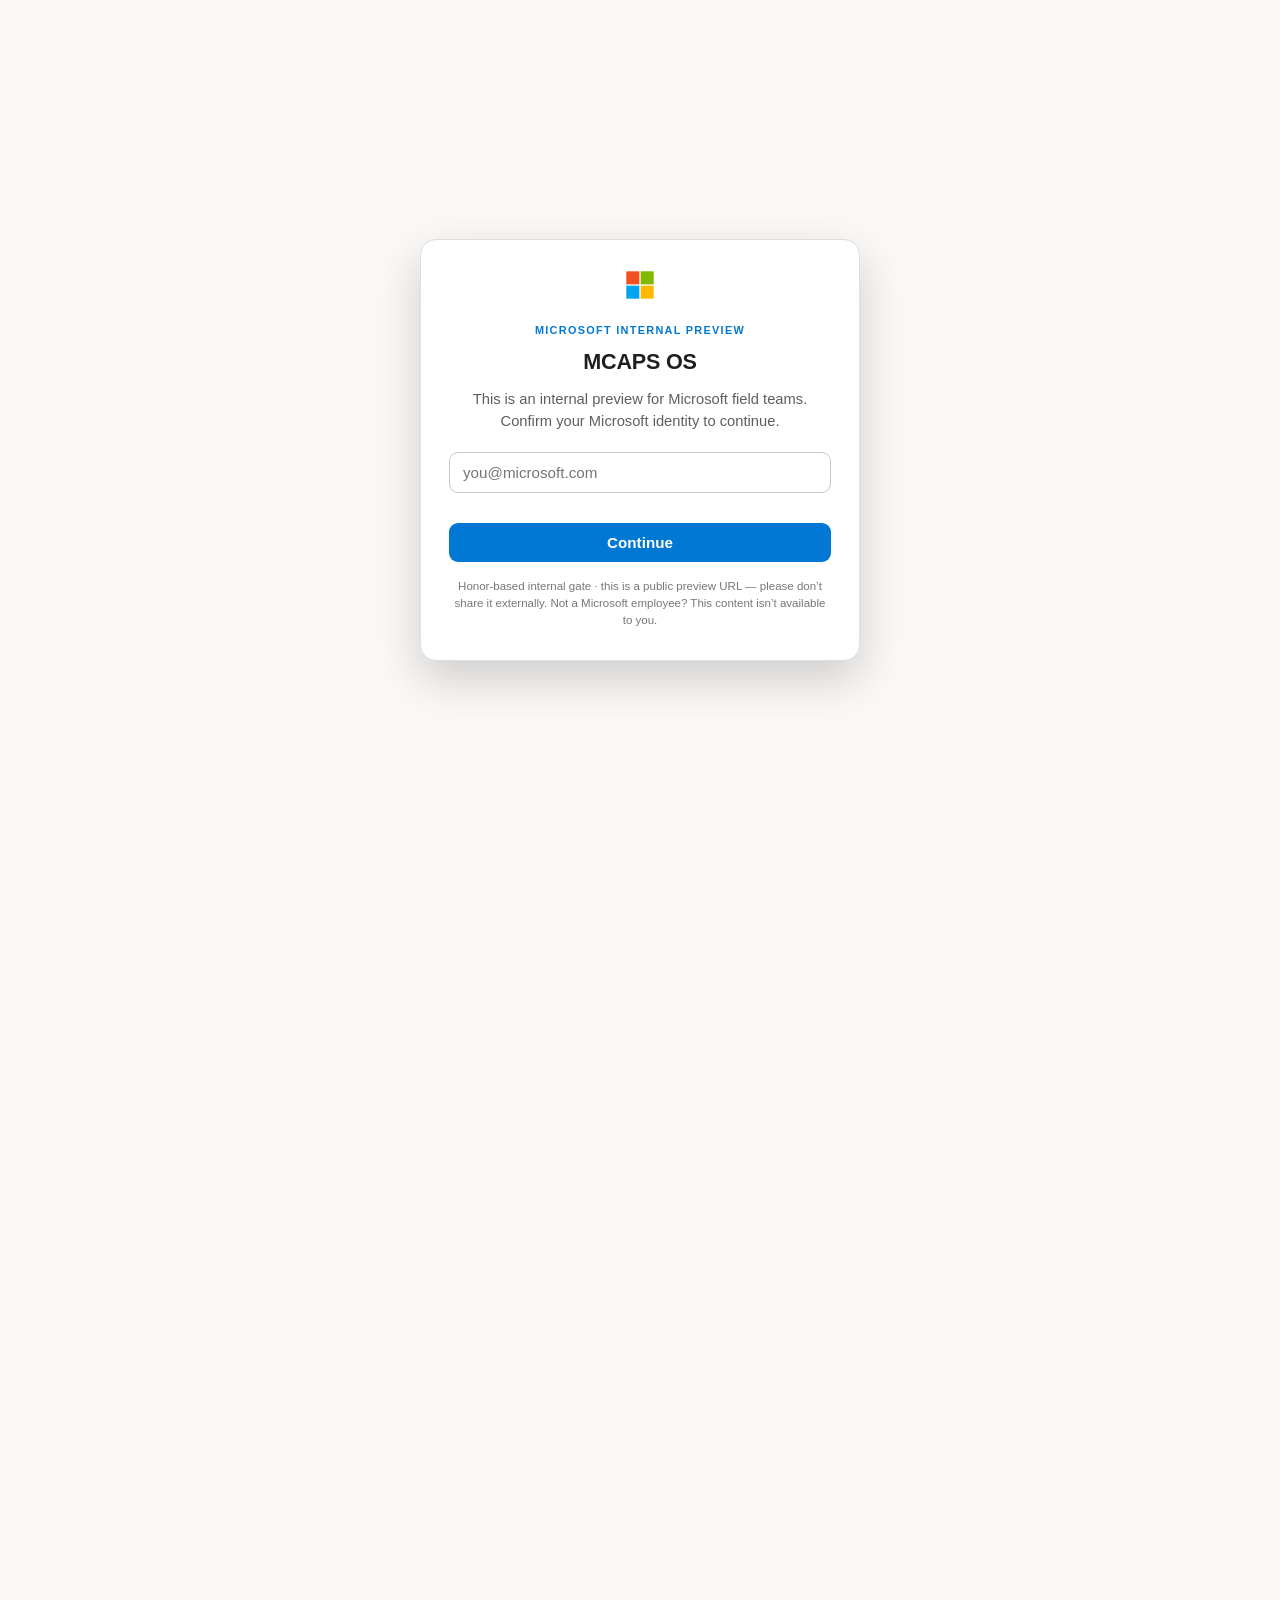
==== commit d10e254f: "MCAPS OS: reframe front door as three named views (System / Exec / User-Builder)" ====
--- a/index.html
+++ b/index.html
@@ -16,4 +16,4 @@
 .osrole{font-size:.72rem;font-weight:800;letter-spacing:.06em;text-transform:uppercase;color:var(--cp-accent,#b11f4b)}
 .osdesc{font-size:.9rem;color:var(--cp-text-muted,#5c5c5c);line-height:1.4}
 .osapps-note{text-align:center;color:var(--cp-text-soft,#6f6f6f);font-size:.85rem;margin:22px 0 0;font-style:italic}
-</style><meta name="description" content="MCAPS OS: a digital field team and the surface that drives it — one operating system, every MCAPS persona (ATU, STU, CSU). Capabilities, vision, roadmap, and impact for the Discrete Manufacturing Agentic Center of Excellence." /><meta property="og:title" content="MCAPS OS — one operating system, every persona" /><meta property="og:description" content="A digital field team, an outcome-first pipeline, and the window that drives it." /><meta property="og:type" content="website" /><link rel="icon" type="image/svg+xml" href="data:image/svg+xml,%3Csvg xmlns='http://www.w3.org/2000/svg' viewBox='0 0 23 23'%3E%3Crect x='1' y='1' width='10' height='10' fill='%23F25022'/%3E%3Crect x='12' y='1' width='10' height='10' fill='%237FBA00'/%3E%3Crect x='1' y='12' width='10' height='10' fill='%2300A4EF'/%3E%3Crect x='12' y='12' width='10' height='10' fill='%23FFB900'/%3E%3C/svg%3E" /><script>  (() => {    const param = new URLSearchParams(window.location.search).get("clawpilotTheme");    const theme = param || (window.matchMedia("(prefers-color-scheme: dark)").matches ? "dark" : "light");    document.documentElement.setAttribute("data-theme", theme);  })();</script><style>:root {  color-scheme: light;  --cp-bg: #faf9f8; --cp-bg-elevated: #ffffff; --cp-surface: #ffffff; --cp-surface-soft: #f3f2f1;  --cp-border: #e1dfdd; --cp-border-strong: #c8c6c4; --cp-text: #201f1e; --cp-text-muted: #605e5c;  --cp-text-soft: #797775; --cp-accent: #0078d4; --cp-accent-hover: #106ebe;  --cp-accent-soft: rgba(0, 120, 212, 0.08); --cp-accent-fg: #ffffff; --cp-success: #107c10;  --cp-danger: #d13438; --cp-warning: #f7a800; --cp-link: #0067b8;  --cp-shadow: 0 18px 48px rgba(0, 0, 0, 0.10); --cp-highlight: rgba(0, 120, 212, 0.12);  --cp-info: #0078d4; --cp-engine: #5c2e91; --cp-framework: #797775;  --ms-orange: #f25022; --ms-green: #7fba00; --ms-blue: #00a4ef; --ms-yellow: #ffb900;}html[data-theme="dark"] {  color-scheme: dark;  --cp-bg: #1b1a19; --cp-bg-elevated: #201f1e; --cp-surface: #252423; --cp-surface-soft: #2d2c2b;  --cp-border: #3b3a39; --cp-border-strong: #565451; --cp-text: #f3f2f1; --cp-text-muted: #c8c6c4;  --cp-text-soft: #a19f9d; --cp-accent: #50b0ff; --cp-accent-hover: #6cbcff;  --cp-accent-soft: rgba(80, 176, 255, 0.16); --cp-accent-fg: #11100f; --cp-success: #6bb700;  --cp-danger: #f1707b; --cp-warning: #ffc83d; --cp-link: #6cb8f6;  --cp-shadow: 0 18px 48px rgba(0, 0, 0, 0.45); --cp-highlight: rgba(80, 176, 255, 0.14);  --cp-info: #50b0ff; --cp-engine: #b4a0e5; --cp-framework: #a19f9d;  --ms-orange: #f25022; --ms-green: #7fba00; --ms-blue: #2bc4ff; --ms-yellow: #ffc83d;}* { box-sizing: border-box; }html { scroll-behavior: smooth; }body {  margin: 0; background: var(--cp-bg); color: var(--cp-text);  font-family: "Segoe UI", Aptos, Calibri, -apple-system, BlinkMacSystemFont, sans-serif;  line-height: 1.6;}.wrap { max-width: 1140px; margin: 0 auto; padding: 0 22px; }code { font-family: Consolas, "Courier New", Courier, monospace; font-size: 0.86em; background: var(--cp-surface-soft); padding: 1px 6px; border-radius: 5px; }nav.bar { position: sticky; top: 0; z-index: 50; background: var(--cp-bg-elevated); border-bottom: 1px solid var(--cp-border); backdrop-filter: blur(6px); }nav.bar .wrap { display: flex; align-items: center; justify-content: space-between; height: 56px; }.brand { display: flex; align-items: center; gap: 9px; font-weight: 600; font-size: 1rem; letter-spacing: -0.01em; }.brand .logo { width: 22px; height: 22px; flex-shrink: 0; }.brand .ms-word { font-weight: 600; color: var(--cp-text); }.brand .brand-sep { color: var(--cp-border-strong); font-weight: 300; margin: 0 1px; }.brand .brand-prod { font-weight: 700; color: var(--cp-accent); letter-spacing: 0.01em; }.ms-topbar { height: 3px; width: 100%; background: linear-gradient(90deg, var(--ms-orange) 0 25%, var(--ms-green) 25% 50%, var(--ms-blue) 50% 75%, var(--ms-yellow) 75% 100%); }.ms-rule { display: inline-flex; gap: 4px; margin: 0 auto 18px; }.ms-rule i { width: 22px; height: 5px; border-radius: 2px; display: block; }.navlinks { display: flex; gap: 4px; align-items: center; }.navlinks a { color: var(--cp-text-muted); text-decoration: none; font-size: 0.86rem; padding: 7px 11px; border-radius: 8px; }.navlinks a:hover { color: var(--cp-text); background: var(--cp-surface-soft); }.tbtn { cursor: pointer; border: 1px solid var(--cp-border); background: var(--cp-surface); color: var(--cp-text); border-radius: 0.625rem; padding: 6px 11px; font-size: 0.8rem; }@media (max-width: 720px){ .navlinks a:not(.tbtn){ display: none; } }.hero { padding: 72px 0 50px; text-align: center; position: relative; overflow: hidden; }.hero::before { content:""; position:absolute; inset:0; background: radial-gradient(ellipse 60% 50% at 50% 0%, var(--cp-accent-soft), transparent 70%); pointer-events:none; }.eyebrow { display: inline-block; font-size: 0.74rem; text-transform: uppercase; letter-spacing: 0.12em; color: var(--cp-accent); font-weight: 600; padding: 5px 14px; border: 1px solid var(--cp-accent); border-radius: 999px; margin-bottom: 22px; background: var(--cp-accent-soft); }.hero h1 { font-size: clamp(2.1rem, 5vw, 3.4rem); line-height: 1.08; margin: 0 0 18px; letter-spacing: -0.025em; }.hero h1 .accent { color: var(--cp-accent); }.hero p.lede { font-size: clamp(1.05rem, 2.2vw, 1.3rem); color: var(--cp-text-muted); max-width: 720px; margin: 0 auto 14px; }.hero p.sub { font-size: 0.95rem; color: var(--cp-text-soft); max-width: 640px; margin: 0 auto 30px; }.cta { display: inline-flex; gap: 12px; flex-wrap: wrap; justify-content: center; }.btn { display: inline-block; text-decoration: none; font-weight: 600; font-size: 0.92rem; padding: 11px 22px; border-radius: 0.625rem; cursor: pointer; border: 1px solid transparent; }.btn.primary { background: var(--cp-accent); color: var(--cp-accent-fg); }.btn.primary:hover { background: var(--cp-accent-hover); }.btn.ghost { background: var(--cp-surface); color: var(--cp-text); border-color: var(--cp-border); }.btn.ghost:hover { border-color: var(--cp-border-strong); }.statband { display: grid; grid-template-columns: repeat(4, 1fr); gap: 1px; background: var(--cp-border); border: 1px solid var(--cp-border); border-radius: 16px; overflow: hidden; margin: 38px 0 0; }.statband .s { background: var(--cp-surface); padding: 22px 16px; text-align: center; }.statband .n { font-size: clamp(1.7rem, 4vw, 2.3rem); font-weight: 800; color: var(--cp-accent); letter-spacing: -0.02em; }.statband .l { font-size: 0.78rem; color: var(--cp-text-muted); margin-top: 3px; }@media (max-width: 680px){ .statband { grid-template-columns: repeat(2,1fr); } }section { padding: 56px 0; }section.alt { background: var(--cp-bg-elevated); border-top: 1px solid var(--cp-border); border-bottom: 1px solid var(--cp-border); }.sectionhead { text-align: center; max-width: 720px; margin: 0 auto 38px; }.sectionhead .kick { font-size: 0.74rem; text-transform: uppercase; letter-spacing: 0.1em; color: var(--cp-accent); font-weight: 600; }.sectionhead h2 { font-size: clamp(1.6rem, 3.5vw, 2.2rem); margin: 8px 0 12px; letter-spacing: -0.02em; }.sectionhead p { color: var(--cp-text-muted); font-size: 1.02rem; margin: 0; }.halves { display: grid; grid-template-columns: repeat(3, 1fr); gap: 18px; }@media (max-width: 860px){ .halves { grid-template-columns: 1fr; } }.half { background: var(--cp-surface); border: 1px solid var(--cp-border); border-radius: 16px; padding: 24px; box-shadow: 0 0 2px rgba(0,0,0,0.12), 0 1px 2px rgba(0,0,0,0.14); position: relative; }.half .ic { font-size: 1.7rem; margin-bottom: 10px; }.half h3 { margin: 0 0 8px; font-size: 1.18rem; }.half p { color: var(--cp-text-muted); font-size: 0.92rem; margin: 0 0 12px; }.half .meta { font-size: 0.76rem; color: var(--cp-text-soft); border-top: 1px dashed var(--cp-border); padding-top: 10px; }.unlock { margin-top: 26px; background: var(--cp-accent-soft); border: 1px solid var(--cp-accent); border-radius: 16px; padding: 20px 24px; text-align: center; }.unlock b { color: var(--cp-accent); }.loop { display: flex; flex-wrap: wrap; gap: 8px; align-items: center; justify-content: center; margin: 6px auto 0; max-width: 880px; }.loop .node { background: var(--cp-surface); border: 1px solid var(--cp-border); border-radius: 12px; padding: 10px 16px; font-weight: 600; font-size: 0.9rem; box-shadow: 0 0 2px rgba(0,0,0,0.1); }.loop .node small { display:block; font-weight: 400; font-size: 0.7rem; color: var(--cp-text-soft); }.loop .arr { color: var(--cp-accent); font-size: 1.2rem; }.legend { display: flex; flex-wrap: wrap; gap: 16px; justify-content: center; margin: 0 auto 30px; font-size: 0.82rem; color: var(--cp-text-muted); }.legend span { display: inline-flex; align-items: center; gap: 7px; }.d { width: 11px; height: 11px; border-radius: 999px; display: inline-block; }.d.act { background: var(--cp-success); } .d.inf { background: var(--cp-info); }.d.eng { background: var(--cp-engine); } .d.fw { background: var(--cp-framework); }.stages { display: grid; grid-template-columns: repeat(3, 1fr); gap: 16px; }@media (max-width: 900px){ .stages { grid-template-columns: 1fr 1fr; } }@media (max-width: 600px){ .stages { grid-template-columns: 1fr; } }.stage { background: var(--cp-surface); border: 1px solid var(--cp-border); border-radius: 16px; padding: 18px; box-shadow: 0 0 2px rgba(0,0,0,0.12), 0 1px 2px rgba(0,0,0,0.14); display: flex; flex-direction: column; }.stage .sh { display: flex; align-items: center; gap: 10px; margin-bottom: 4px; }.stage .num { font-size: 0.72rem; font-weight: 700; color: var(--cp-accent-fg); background: var(--cp-accent); border-radius: 8px; padding: 3px 8px; }.stage h4 { margin: 0; font-size: 1.05rem; }.stage .desc { font-size: 0.82rem; color: var(--cp-text-soft); margin: 2px 0 12px; }.stage ul { list-style: none; margin: 0; padding: 0; font-size: 0.85rem; }.stage li { display: flex; align-items: flex-start; gap: 8px; padding: 4px 0; border-top: 1px solid var(--cp-surface-soft); }.stage li:first-child { border-top: none; }.stage li .d { margin-top: 5px; flex-shrink: 0; }.agentgrid { display: grid; grid-template-columns: repeat(auto-fill, minmax(168px,1fr)); gap: 10px; }.agent { background: var(--cp-surface); border: 1px solid var(--cp-border); border-radius: 12px; padding: 12px 14px; font-size: 0.85rem; }.agent b { display: block; font-size: 0.9rem; }.agent span { color: var(--cp-text-soft); font-size: 0.76rem; }.impact { display: grid; grid-template-columns: 1.1fr 1fr; gap: 22px; align-items: start; }@media (max-width: 860px){ .impact { grid-template-columns: 1fr; } }.outcometable { width: 100%; border-collapse: collapse; font-size: 0.88rem; background: var(--cp-surface); border: 1px solid var(--cp-border); border-radius: 12px; overflow: hidden; }.outcometable th { background: var(--cp-surface-soft); text-align: left; padding: 11px 13px; font-size: 0.78rem; text-transform: uppercase; letter-spacing: 0.04em; color: var(--cp-text-soft); }.outcometable td { padding: 10px 13px; border-top: 1px solid var(--cp-border); }.outcometable td b { color: var(--cp-accent); }.bigimpact { display: flex; flex-direction: column; gap: 14px; }.imcard { background: var(--cp-surface); border: 1px solid var(--cp-border); border-radius: 14px; padding: 18px; box-shadow: 0 0 2px rgba(0,0,0,0.1); }.imcard .big { font-size: 1.9rem; font-weight: 800; color: var(--cp-accent); letter-spacing: -0.02em; }.imcard .cap { font-size: 0.85rem; color: var(--cp-text-muted); }.timeline { position: relative; margin: 0 auto; max-width: 860px; }.tl { display: grid; grid-template-columns: 130px 1fr; gap: 18px; padding: 18px 0; border-top: 1px solid var(--cp-border); }.tl:first-child { border-top: none; }.tl .phase { font-weight: 700; color: var(--cp-accent); font-size: 0.92rem; }.tl .phase small { display: block; color: var(--cp-text-soft); font-weight: 400; font-size: 0.74rem; }.tl ul { margin: 0; padding-left: 18px; font-size: 0.9rem; color: var(--cp-text-muted); }.tl ul li { margin-bottom: 5px; }.tl ul li b { color: var(--cp-text); }@media (max-width: 600px){ .tl { grid-template-columns: 1fr; gap: 6px; } }.visiongrid { display: grid; grid-template-columns: repeat(3,1fr); gap: 14px; }@media (max-width: 860px){ .visiongrid { grid-template-columns: 1fr; } }.vcard { background: var(--cp-surface); border: 1px solid var(--cp-border); border-radius: 14px; padding: 18px; }.vcard .vn { font-size: 0.72rem; color: var(--cp-accent); font-weight: 700; letter-spacing: 0.08em; }.vcard h4 { margin: 4px 0 7px; font-size: 1.02rem; }.vcard p { margin: 0; font-size: 0.86rem; color: var(--cp-text-muted); }footer { background: var(--cp-bg-elevated); border-top: 1px solid var(--cp-border); padding: 34px 0; text-align: center; color: var(--cp-text-soft); font-size: 0.84rem; }footer .fbrand { font-weight: 700; color: var(--cp-text); }.reveal { opacity: 0; transform: translateY(14px); transition: opacity .6s ease, transform .6s ease; }.reveal.in { opacity: 1; transform: none; }@media (prefers-reduced-motion: reduce) { .reveal { opacity: 1 !important; transform: none !important; transition: none; } }#story .storyflow{display:flex;align-items:stretch;gap:10px;flex-wrap:wrap;justify-content:center;margin-top:8px}#story .storycard{flex:1;min-width:210px;background:var(--cp-panel,var(--cp-bg));border:1px solid var(--cp-border);border-radius:14px;padding:16px 17px;display:flex;flex-direction:column;gap:7px}#story .storycard.plan{border-top:3px solid #0969da}#story .storycard.build{border-top:3px solid #1a7f37}#story .storycard.deliver{border-top:3px solid #8250df}#story .storycard.soon{border-top:3px solid #bc4c00;opacity:.92}#story .sct{font-size:.7rem;font-weight:800;letter-spacing:.08em;text-transform:uppercase;color:var(--cp-text-soft)}#story .sch{font-size:1.04rem;font-weight:700}#story .scp{font-size:.86rem;color:var(--cp-text-soft);line-height:1.5;flex:1}#story .scf{font-size:.74rem;font-weight:600;color:var(--cp-accent);border-top:1px solid var(--cp-border);padding-top:8px}#story .soonbadge{font-size:.62rem;font-weight:800;text-transform:uppercase;letter-spacing:.05em;background:rgba(188,76,0,.14);color:#bc4c00;border:1px solid rgba(188,76,0,.35);border-radius:999px;padding:2px 8px;margin-left:6px;vertical-align:middle}#story .storyarrow{display:flex;align-items:center;color:var(--cp-text-soft);font-size:1.3rem;font-weight:700}@media(max-width:880px){#story .storyarrow{transform:rotate(90deg);justify-content:center}#story .storycard{min-width:100%}}#story .feedbackband{display:flex;gap:16px;align-items:flex-start;margin-top:18px;background:linear-gradient(135deg,rgba(9,105,218,.06),rgba(130,80,223,.06));border:1px solid var(--cp-border);border-radius:14px;padding:18px 20px}#story .fbicon{font-size:1.9rem;line-height:1;color:var(--cp-accent)}#story .fbh{font-size:1rem;font-weight:700;margin-bottom:4px}#story .fbp{font-size:.86rem;color:var(--cp-text-soft);line-height:1.55}</style><noscript><style>.reveal{opacity:1 !important;transform:none !important;}</style></noscript></head><body><div class="ms-topbar" aria-hidden="true"></div><nav class="bar">  <div class="wrap">    <div class="brand">      <svg class="logo" viewBox="0 0 23 23" aria-hidden="true"><rect x="1" y="1" width="10" height="10" fill="#F25022"/><rect x="12" y="1" width="10" height="10" fill="#7FBA00"/><rect x="1" y="12" width="10" height="10" fill="#00A4EF"/><rect x="12" y="12" width="10" height="10" fill="#FFB900"/></svg>      <span class="ms-word">Microsoft</span><span class="brand-sep">|</span><span class="brand-prod">MCAPS OS</span>    </div>    <div class="navlinks">      <a href="#what">What it is</a>      <a href="#apps">Persona apps</a>      <a href="#see">See it</a>      <a href="#tryit">Try it</a>      <a href="#story">Demo story</a>      <a href="#spine">Capabilities</a>      <a href="#engine">The Engine</a>      <a href="#tokenomics">Tokenomics</a>      <a href="#impact">Impact</a>      <a href="#roadmap">Roadmap</a>      <button class="tbtn" onclick="(function(){var d=document.documentElement;var t=d.getAttribute('data-theme')==='dark'?'light':'dark';d.setAttribute('data-theme',t);})()">&#9680; Theme</button>    </div>  </div></nav><header class="hero">  <div class="wrap">    <span class="eyebrow">Microsoft &middot; MCAPS &middot; one operating system, every persona</span>    <h1><span class="accent">MCAPS OS</span> &mdash; the operating system for how we sell</h1>    <p class="lede">One system that wraps every persona in the field &mdash; ATU, STU, CSU. Each role gets their own lens, their own &ldquo;OS,&rdquo; curated to their job. <strong>Still one app.</strong></p>    <p class="sub">It started as SE-OS &mdash; one SE's operating system. What you'll see below is the <strong>STU&nbsp;OS</strong> lens, the most built-out today. ATU&nbsp;OS and CSU&nbsp;OS are the same system through their personas.</p>    <div class="cta">      <a class="btn primary" href="#spine">Explore the capabilities</a>      <a class="btn ghost" href="#roadmap">See the vision</a>    </div>    <div class="statband">      <div class="s"><div class="n" data-count="24">24</div><div class="l">specialist agents</div></div>      <div class="s"><div class="n" data-count="9">9</div><div class="l">delivery stages</div></div>      <div class="s"><div class="n" data-count="19">19</div><div class="l">accelerators built</div><div class="l" style="font-size:.68rem;opacity:.75;margin-top:1px">12 public, clickable now</div></div>      <div class="s"><div class="n">2B</div><div class="l" title="A one-time discovery investment — distributable as a reusable library, not a per-SE running cost">tokens of discovery</div></div>    </div>  </div></header><section class="osapps" id="apps" aria-label="Persona OS apps">  <div class="wrap">    <h2 class="osapps-h">One app. Four lenses.</h2>    <p class="osapps-sub">MCAPS OS is the operating system. Each unit sees it through their own persona &ldquo;OS&rdquo; &mdash; same core, curated to their motion. The lens changes with who you are.</p>    <div class="osgrid">      <a class="osapp umbrella" href="#what"><div class="osmark">M</div><div class="osname">MCAPS OS</div><div class="osrole">The whole system</div><div class="osdesc">Know the customer, engage, deliver &mdash; activated at every persona.</div></a>      <a class="osapp" href="atu/"><div class="osmark">A</div><div class="osname">ATU OS</div><div class="osrole">AE &middot; ATS &middot; ATM</div><div class="osdesc">Own the relationship &amp; account strategy. The why-now and the who.</div></a>      <a class="osapp live" href="stu/"><div class="osmark">S</div><div class="osname">STU OS <span class="osbadge">live</span></div><div class="osrole">SSP &middot; SE + managers</div><div class="osdesc">Win the technical case &mdash; discover, design, prove, close. You're looking at it.</div></a>      <a class="osapp" href="csu/"><div class="osmark">C</div><div class="osname">CSU OS</div><div class="osrole">CSAM &middot; CSA</div><div class="osdesc">Drive adoption &amp; value. Make the win real and grow it.</div></a>    </div>    <p class="osapps-note">Still one app &mdash; one core, one front door. Four ways in.</p>  </div></section><section id="see">  <div class="wrap">    <div class="sectionhead reveal">      <div class="kick">See it</div>      <h2>One front door, every engagement behind it</h2>      <p>The MCAPS OS app &mdash; sign in, then everything you run is one search away. Two highlights below; more views ship as the surfaces light up.</p>    </div>    <div class="halves reveal" style="grid-template-columns:1fr 1fr;align-items:start">      <figure style="margin:0">        <a href="img/seos-launcher.png" target="_blank" rel="noopener">          <img src="img/seos-launcher.png" alt="MCAPS OS Launcher  — one search box and tiles for every module" loading="lazy"               style="width:100%;border:1px solid var(--cp-border);border-radius:14px;box-shadow:0 18px 48px rgba(0,0,0,0.18);display:block" />        </a>        <figcaption style="margin-top:10px;font-size:0.86rem;color:var(--cp-text-soft)"><b>The Launcher</b> &mdash; &ldquo;what do you need?&rdquo; One front door to Command Center, Workshop, Signal Lab, and Dynamics Experience Studio.</figcaption>      </figure>      <figure style="margin:0">        <a href="img/seos-customer360.png" target="_blank" rel="noopener">          <img src="img/seos-customer360.png" alt="MCAPS OS Customer 360  — drill-in showing MSX relationship, signals, tech profile, and next best action" loading="lazy"               style="width:100%;border:1px solid var(--cp-border);border-radius:14px;box-shadow:0 18px 48px rgba(0,0,0,0.18);display:block" />        </a>        <figcaption style="margin-top:10px;font-size:0.86rem;color:var(--cp-text-soft)"><b>Customer 360</b> &mdash; drill into any account: live MSX relationship, recent signals, tech profile, engagement health, and the next best action.</figcaption>      </figure>    </div>  </div></section><section id="tryit" style="background:var(--cp-surface)">  <div class="wrap">    <div class="sectionhead reveal">      <div class="kick">Try it</div>      <h2>Walk the real app &mdash; Launcher &rarr; Command Center &rarr; the account</h2>      <p>Real screenshots from the shipping build (<b>v1.72.0</b>, demo mode). Click any frame to enlarge. This is the hero loop: one front door &rarr; your book of work &rarr; drill into an account and see <b>exactly what&rsquo;s next</b> &mdash; for the SE <i>and</i> the manager. Internal-only; signed-in employees see their own live data.</p>    </div>    <div class="wt reveal">      <figure class="wtstep" onclick="wtOpen(0)">        <div class="wtnum">1</div>        <img src="img/walkthrough/real-01-launcher.png" alt="MCAPS OS Launcher  — What do you need, Bill Whalen? with module tiles" loading="lazy" />        <figcaption><b>The Launcher.</b> &ldquo;What do you need?&rdquo; One front door &mdash; Command Center, Workshop, Signal Lab, Orchestration, Dynamics Experience Studio. Search or pick a tile.</figcaption>      </figure>      <figure class="wtstep" onclick="wtOpen(1)">        <div class="wtnum">2</div>        <img src="img/walkthrough/real-02-command-center.png" alt="MCAPS OS Command Center  — top priorities this week" loading="lazy" />        <figcaption><b>Command Center.</b> Your book of work, ranked. Top priorities with health, solution play, and the clock &mdash; plus &ldquo;build anything, find anything.&rdquo;</figcaption>      </figure>      <figure class="wtstep" onclick="wtOpen(2)">        <div class="wtnum">3</div>        <img src="img/walkthrough/real-03-project.png" alt="MCAPS OS Customer 360  — Cascade Aerospace with next best action" loading="lazy" />        <figcaption><b>Drill into the account.</b> Customer 360 from many sources &mdash; with the prescriptive <b>&ldquo;engage now / next best action&rdquo;</b>, MSX relationship, signals, and engagement health.</figcaption>      </figure>      <figure class="wtstep" onclick="wtOpen(3)">        <div class="wtnum">4</div>        <img src="img/walkthrough/real-04-account-team.png" alt="MCAPS OS Account Team  — ATU, STU, CSU, Corp coverage" loading="lazy" />        <figcaption><b>The whole account team.</b> Who&rsquo;s on it across Microsoft &mdash; ATU / STU / CSU / Corp &mdash; with named roles, the bench, and <b>where coverage is thin</b>.</figcaption>      </figure>      <figure class="wtstep" onclick="wtOpen(4)">        <div class="wtnum">5</div>        <img src="img/walkthrough/real-05-manager.png" alt="MCAPS OS Manager Control Tower  — team capacity" loading="lazy" />        <figcaption><b>Manager Control Tower.</b> Flip to the manager lens &mdash; team capacity, who&rsquo;s at capacity vs. stretched, coverage gaps, and accounts with no lead SE.</figcaption>      </figure>    </div>    <p style="text-align:center;margin-top:18px">      <button onclick="document.getElementById('tryit-proto').scrollIntoView({behavior:'smooth'})" style="cursor:pointer;border:1px solid var(--cp-border-strong);background:var(--cp-surface);color:var(--cp-text);border-radius:30px;padding:9px 20px;font-size:0.86rem;font-weight:700;font-family:inherit">&#128241; See the mobile decision inbox &darr;</button>    </p>  </div>  <!-- lightbox -->  <div id="wtbox" onclick="wtClose()" style="display:none;position:fixed;inset:0;background:rgba(0,0,0,0.86);z-index:999;align-items:center;justify-content:center;flex-direction:column;padding:20px;cursor:zoom-out">    <img id="wtimg" src="" alt="" style="max-width:96%;max-height:82%;border-radius:10px;box-shadow:0 24px 70px rgba(0,0,0,0.6)" />    <div id="wtcap" style="color:#fff;font-size:0.92rem;margin-top:14px;max-width:760px;text-align:center"></div>    <div style="color:rgba(255,255,255,0.6);font-size:0.8rem;margin-top:10px">click anywhere to close &middot; &larr; / &rarr; to step</div>  </div>  <style>    .wt{display:grid;grid-template-columns:repeat(2,1fr);gap:18px}    @media(max-width:780px){.wt{grid-template-columns:1fr}}    .wtstep{margin:0;position:relative;cursor:zoom-in;background:var(--cp-bg);border:1px solid var(--cp-border);border-radius:14px;overflow:hidden;transition:all .15s}    .wtstep:hover{border-color:var(--cp-accent);box-shadow:0 14px 36px rgba(0,0,0,0.16);transform:translateY(-2px)}    .wtstep img{width:100%;display:block;border-bottom:1px solid var(--cp-border)}    .wtstep figcaption{padding:12px 14px;font-size:0.84rem;color:var(--cp-text-muted);line-height:1.45}    .wtstep .wtnum{position:absolute;top:10px;left:10px;width:30px;height:30px;border-radius:50%;background:var(--cp-accent);color:#fff;font-weight:800;display:flex;align-items:center;justify-content:center;font-size:0.9rem;box-shadow:0 4px 12px rgba(0,0,0,0.25);z-index:2}    .wtstep:first-child{grid-column:1 / -1}    .wtstep:first-child img{max-height:520px;object-fit:cover;object-position:top}  </style>  <script>    var WT=[      {src:'img/walkthrough/real-01-launcher.png',cap:'1 · The Launcher  — one front door to everything you run.'},      {src:'img/walkthrough/real-02-command-center.png',cap:'2 · Command Center  — your book of work, ranked by what matters this week.'},      {src:'img/walkthrough/real-03-project.png',cap:'3 · Customer 360  — the prescriptive next best action, pulled from many sources.'},      {src:'img/walkthrough/real-04-account-team.png',cap:'4 · Account Team  — who is on the account across Microsoft, and where coverage is thin.'},      {src:'img/walkthrough/real-05-manager.png',cap:'5 · Manager Control Tower  — team capacity, coverage gaps, accounts with no lead SE.'}    ];    var wtI=0;    function wtOpen(i){wtI=i;var b=document.getElementById('wtbox');document.getElementById('wtimg').src=WT[i].src;document.getElementById('wtcap').textContent=WT[i].cap;b.style.display='flex';}    function wtClose(){document.getElementById('wtbox').style.display='none';}    function wtStep(d){wtI=(wtI+d+WT.length)%WT.length;document.getElementById('wtimg').src=WT[wtI].src;document.getElementById('wtcap').textContent=WT[wtI].cap;}    document.addEventListener('keydown',function(e){if(document.getElementById('wtbox').style.display!=='flex')return;if(e.key==='Escape')wtClose();if(e.key==='ArrowRight')wtStep(1);if(e.key==='ArrowLeft')wtStep(-1);});  </script></section><section id="tryit-proto" style="background:var(--cp-bg)">  <div class="wrap">    <div class="sectionhead reveal">      <div class="kick">Interactive</div>      <h2>&hellip;and a peek at the mobile decision inbox</h2>      <p>The screens above are the live desktop app. On mobile, the experience is a <b>decision inbox</b> &mdash; what needs your call, where it&rsquo;s stuck, and the prescribed next move, answerable with a tap. The shipping version is a Teams / Copilot Studio agent: internal-only, already on every employee&rsquo;s phone. Here&rsquo;s an interactive preview.</p>    </div>    <div class="reveal" style="max-width:420px;margin:0 auto;border:1px solid var(--cp-border);border-radius:18px;overflow:hidden;box-shadow:0 18px 48px rgba(0,0,0,0.14);background:var(--cp-bg)">      <iframe src="prototypes/mobile-inbox.html" title="MCAPS OS mobile decision inbox prototype" loading="lazy" style="width:100%;height:760px;border:0;display:block"></iframe>    </div>    <p style="text-align:center;margin-top:12px;font-size:0.82rem;color:var(--cp-text-soft)">      Interactive preview &mdash; seeded with representative deals.      <a href="prototypes/mobile-inbox.html" target="_blank" rel="noopener" style="color:var(--cp-accent)">Open full screen &rarr;</a>    </p>  </div></section><section id="story"><div class="wrap"><div class="sectionhead reveal"><div class="kick">Plan &middot; Build &middot; Deliver</div><h2>How MCAPS OS builds the demo story &mdash; and learns from every run</h2><p>A great demo isn&rsquo;t a slide deck &mdash; it&rsquo;s a chain of artifacts the digital SE team produces with you: the <b>engagement guide</b> that frames the call, the <b>scripts</b> that carry the narrative, the <b>demo cockpit</b> that runs it live, and (soon) <b>Scout</b> driving the app hands-free. Each stage captures what worked so the next engagement starts smarter.</p></div><div class="storyflow reveal"><div class="storycard plan"><div class="sct">1 &middot; Plan</div><div class="sch">Engagement Guide</div><div class="scp">The call framed end-to-end &mdash; scope tiers (what&rsquo;s live vs. recorded), the lock-list, stakeholders, and the outcome. Doubles as <b>live capture</b>: answers typed during the working session become the signal that triggers the next build step.</div><div class="scf">Outcome framing &middot; scope honesty &middot; lock-list capture</div></div><div class="storyarrow">&rarr;</div><div class="storycard build"><div class="sct">2 &middot; Build</div><div class="sch">Scripts</div><div class="scp">The narrative as a teleprompter &mdash; stage-by-stage beats, the &ldquo;say this&rdquo; lines, fallbacks for when a click misses, and a Q&amp;A context that keeps live answers honest to the scope tiers.</div><div class="scf">Teleprompter &middot; fallbacks &middot; grounded Q&amp;A</div></div><div class="storyarrow">&rarr;</div><div class="storycard deliver"><div class="sct">3 &middot; Deliver</div><div class="sch">Demo Cockpit</div><div class="scp">Prep &rarr; Run &rarr; Debrief in one surface. Step-gated or auto, with the teleprompter and live Q&amp;A in-frame. <b>The feedback loop is embedded in the run</b>: tap 👍/⚠/✗/♻ per step; the debrief auto-fills and emits a signal.</div><div class="scf">Prep &middot; Run &middot; Debrief &middot; inline capture</div></div><div class="storyarrow">&rarr;</div><div class="storycard soon"><div class="sct">4 &middot; Soon</div><div class="sch">Scout integration <span class="soonbadge">coming soon</span></div><div class="scp">The cockpit drives the real app hands-free over a <b>scoped protocol</b> &mdash; navigation deep-links plus token-gated, step-registered actions (no free-form computer-use). You narrate; Scout clicks.</div><div class="scf">Scoped protocol &middot; step-gated &middot; safe-by-design</div></div></div><div class="feedbackband reveal"><div class="fbicon">&#8635;</div><div><div class="fbh">The feedback loop closes it</div><div class="fbp">After every demo, the whole deal team &mdash; SE, SSP, AE, architect, partner &mdash; drops a two-minute retro: what worked, what didn&rsquo;t, what we&rsquo;d do differently, and which assets are reusable. Each becomes a <b>feedback signal</b>; reusable assets compound across engagements and tooling gaps become backlog. The next demo story is better because the last one was captured.</div></div></div></div></section><section id="what" class="alt">  <div class="wrap">    <div class="sectionhead reveal">      <div class="kick">The model</div>      <h2>Two halves and the tissue between them</h2>      <p>MCAPS OS is an <b>engine</b> that does the work, a <b>window</b> that drives and shows it, and the <b>connective tissue</b> of standards and contracts that keeps every output consistent.</p>    </div>    <div class="halves">      <div class="half reveal">        <div class="ic">&#129302;</div>        <h3>The Engine</h3>        <p>The CoE "digital SE team" &mdash; ~25 specialist agents running an outcome-first pipeline on GitHub Actions. Frames the problem, designs, builds, validates &mdash; autonomously.</p>        <div class="meta">Personas: PM &middot; Architect &middot; SMEs &middot; D365 / Power Platform / AI / Analytics devs &middot; QA &middot; Security &middot; Outcome Validator</div>      </div>      <div class="half reveal">        <div class="ic">&#129518;</div>        <h3>The Window</h3>        <p>The MCAPS OS app &mdash; Launcher, Command Center, Workshop, Signal Lab, and the live Agent Work board. Where the SE captures signals, dispatches work, and watches the team build.</p>        <div class="meta">Per-SE: connect your own repo + identity &middot; signals &rarr; dispatch &rarr; board &rarr; steer &rarr; outcome</div>      </div>      <div class="half reveal">        <div class="ic">&#129516;</div>        <h3>The Connective Tissue</h3>        <p>The standards, contracts, capture facilities, media catalog, and leave-behind system that make every engagement come out consistent &mdash; and reusable across SEs.</p>        <div class="meta">Engagement output standard &middot; dual-audience docs &middot; classification-gated sharing &middot; pattern library</div>      </div>    </div>    <div class="unlock reveal">      <b>The unlock:</b> connect the Window to the Engine. Every action &mdash; start a project, dispatch a build, log a signal &mdash; triggers the agent team and the app <i>shows the work happening</i>. That closed loop is live today.    </div>    <div class="loop reveal" style="margin-top:28px">      <div class="node">Signal<small>email &middot; Teams &middot; meeting</small></div>      <span class="arr">&rarr;</span>      <div class="node">Dispatch<small>files a CoE issue</small></div>      <span class="arr">&rarr;</span>      <div class="node">Board<small>live agent status</small></div>      <span class="arr">&rarr;</span>      <div class="node">Steer<small>you approve / push</small></div>      <span class="arr">&rarr;</span>      <div class="node">Outcome<small>validated asset</small></div>    </div>  </div></section><section id="spine">  <div class="wrap">    <div class="sectionhead reveal">      <div class="kick">Full capabilities</div>      <h2>The SE Delivery Spine &mdash; 9 stages</h2>      <p>The whole job is one flow: from a raw signal to a validated outcome to a reusable pattern. Every capability MCAPS OS has maps to a stage.</p>    </div>    <div class="legend reveal">      <span><i class="d act"></i> Actionable &mdash; triggers work / produces an asset</span>      <span><i class="d inf"></i> Informational &mdash; built, shows state</span>      <span><i class="d eng"></i> Engine &mdash; runs autonomously</span>      <span><i class="d fw"></i> Framework &mdash; standard / contract in place</span>    </div>    <div class="stages">      <div class="stage reveal">        <div class="sh"><span class="num">01</span><h4>Capture</h4></div>        <div class="desc">Signal / idea / transcript in</div>        <ul>          <li><i class="d act"></i> Signal detection (email/Teams/call &rarr; typed signal)</li>          <li><i class="d act"></i> Command-chat omni-input (paste &rarr; classify)</li>          <li><i class="d eng"></i> Meeting / Stream / Outlook harvest</li>          <li><i class="d act"></i> RAPP transcript &rarr; deployable agent</li>          <li><i class="d act"></i> Intake queue / idea logging</li>        </ul>      </div>      <div class="stage reveal">        <div class="sh"><span class="num">02</span><h4>Define</h4></div>        <div class="desc">Outcome framing &amp; scope</div>        <ul>          <li><i class="d eng"></i> Outcome-first framing (problem + KPI <i>before</i> build)</li>          <li><i class="d act"></i> New-project scaffold</li>          <li><i class="d inf"></i> Project definition &rarr; spec (Workshop)</li>          <li><i class="d fw"></i> Customer outcome scoping contracts</li>        </ul>      </div>      <div class="stage reveal">        <div class="sh"><span class="num">03</span><h4>Design</h4></div>        <div class="desc">Architecture &middot; pattern &middot; feasibility</div>        <ul>          <li><i class="d eng"></i> Architecture / solution design</li>          <li><i class="d eng"></i> Feasibility review &rarr; risk / guardrails</li>          <li><i class="d eng"></i> Security review</li>          <li><i class="d fw"></i> Asset-lifecycle contracts</li>        </ul>      </div>      <div class="stage reveal">        <div class="sh"><span class="num">04</span><h4>Build</h4></div>        <div class="desc">Agents &middot; D365 &middot; Power Platform &middot; demo</div>        <ul>          <li><i class="d eng"></i> Agent code &middot; D365 config &middot; PP flows/apps</li>          <li><i class="d eng"></i> AI / Copilot Studio build</li>          <li><i class="d act"></i> RAPP full pipeline (14 steps)</li>          <li><i class="d eng"></i> Quick-demo builder / demo factory</li>        </ul>      </div>      <div class="stage reveal">        <div class="sh"><span class="num">05</span><h4>Prove</h4></div>        <div class="desc">Demo &middot; POC &middot; validation</div>        <ul>          <li><i class="d eng"></i> Customer-persona / Playwright tests</li>          <li><i class="d eng"></i> QA engineering</li>          <li><i class="d eng"></i> Outcome validation (before close)</li>          <li><i class="d inf"></i> Demo lab / environment readiness</li>        </ul>      </div>      <div class="stage reveal">        <div class="sh"><span class="num">06</span><h4>Package</h4></div>        <div class="desc">Leave-behind &middot; storyboard &middot; media</div>        <ul>          <li><i class="d act"></i> Media Catalog (screenshots / reels / recaps)</li>          <li><i class="d fw"></i> Demo storyboard &rarr; SE + customer copy</li>          <li><i class="d fw"></i> Dual-audience docs &middot; leave-behind menu</li>          <li><i class="d act"></i> Deck Kit &middot; Tokenomics / value deck</li>        </ul>      </div>      <div class="stage reveal">        <div class="sh"><span class="num">07</span><h4>Deliver</h4></div>        <div class="desc">Share &middot; handoff &middot; recap</div>        <ul>          <li><i class="d act"></i> Secure external share (classification-gated)</li>          <li><i class="d act"></i> Solution download (managed solution)</li>          <li><i class="d act"></i> Post-demo recap email + SOP</li>          <li><i class="d fw"></i> Internal SE&rarr;SE / Architect handoff</li>        </ul>      </div>      <div class="stage reveal">        <div class="sh"><span class="num">08</span><h4>Harvest</h4></div>        <div class="desc">Outcomes &middot; patterns &middot; reuse</div>        <ul>          <li><i class="d act"></i> Resource Capture (intake + harvest)</li>          <li><i class="d act"></i> Use-case harvester</li>          <li><i class="d eng"></i> Impact / value-proof capture</li>          <li><i class="d inf"></i> Reuse Library / App Store</li>        </ul>      </div>      <div class="stage reveal">        <div class="sh"><span class="num">09</span><h4>Standardize</h4></div>        <div class="desc">Patterns &rarr; frameworks</div>        <ul>          <li><i class="d fw"></i> Cross-customer pattern library</li>          <li><i class="d act"></i> Engagement catalog + module registry</li>          <li><i class="d eng"></i> SOP library</li>          <li><i class="d act"></i> Decision briefs (the SE steering loop)</li>        </ul>      </div>    </div>  </div></section><section id="engine" class="alt">  <div class="wrap">    <div class="sectionhead reveal">      <div class="kick">The autonomous engine</div>      <h2>A digital SE team that runs without you</h2>      <p>~25 named specialist agents organized as an outcome-first pipeline. Nothing is "done" until the outcome is validated against the business problem and KPI it was framed with.</p>    </div>    <div class="agentgrid reveal">      <div class="agent"><b>Orchestrator</b><span>routes &middot; standup &middot; steering</span></div>      <div class="agent"><b>Outcome Framer</b><span>problem + KPI before build</span></div>      <div class="agent"><b>PM</b><span>plan &middot; priority &middot; digest</span></div>      <div class="agent"><b>SME</b><span>business process &middot; use cases</span></div>      <div class="agent"><b>Architect</b><span>solution design &middot; stack</span></div>      <div class="agent"><b>D365 Dev</b><span>Dataverse &middot; provisioning</span></div>      <div class="agent"><b>Power Platform Dev</b><span>Copilot Studio &middot; flows &middot; apps</span></div>      <div class="agent"><b>AI Specialist</b><span>Foundry &middot; prompts &middot; RAG</span></div>      <div class="agent"><b>Python Dev</b><span>Functions &middot; runner &middot; CI</span></div>      <div class="agent"><b>Analytics Dev</b><span>dashboards &middot; Power BI</span></div>      <div class="agent"><b>UX Designer</b><span>wireframes &middot; card specs</span></div>      <div class="agent"><b>QA Engineer</b><span>test plans &middot; Playwright</span></div>      <div class="agent"><b>Security Reviewer</b><span>secrets &middot; auth &middot; CORS</span></div>      <div class="agent"><b>Customer Persona</b><span>scenario simulation</span></div>      <div class="agent"><b>Outcome Validator</b><span>signs off before close</span></div>      <div class="agent"><b>Decision Briefer</b><span>3-option steering cards</span></div>    </div>    <div class="unlock reveal" style="margin-top:26px; text-align:left">      <b>Outcome-first discipline:</b> every issue must carry a defined business problem, success criteria, and KPI <i>before</i> any build work. When a decision is needed, the engine posts a 3-option decision brief and flags <code>needs-se-input</code> &mdash; surfacing only the calls that need a human. Everything else, it runs.    </div>  </div></section><section id="tokenomics">  <div class="wrap">    <div class="sectionhead reveal">      <div class="kick">The economics</div>      <h2>Tokenomics &mdash; scale the output, not the spend</h2>      <p>Running one SE at full throttle this year took <b>2+ billion tokens a month</b>. That number is not the cost of <i>operating</i> MCAPS OS &mdash; it's the cost of <i>discovering</i> it: one SE figuring out the patterns, skills, and plays from scratch. The whole design question is how every SE inherits that output <b>without re-paying the discovery bill.</b></p>    </div>    <div class="loop reveal">      <div class="node">Discovery<small>1 SE &middot; ~2B tok/mo</small></div>      <span class="arr">&rarr;</span>      <div class="node">Harvest<small>skills &middot; patterns &middot; templates</small></div>      <span class="arr">&rarr;</span>      <div class="node">Distribution<small>every SE inherits the library</small></div>      <span class="arr">&rarr;</span>      <div class="node">Marginal cost<small>drops toward zero per SE</small></div>    </div>    <p style="text-align:center;font-size:0.86rem;color:var(--cp-text-soft);margin:14px auto 0;max-width:760px">The expensive part is paid <b>once</b>. The durable asset is the <b>skill</b>, not the conversation that produced it &mdash; so the next SE starts from the artifact, not the blank page.</p>    <div class="sectionhead reveal" style="margin-top:44px">      <div class="kick">How we hold the line</div>      <h2 style="font-size:1.5rem">Six levers that decouple SE scale from token burn</h2>    </div>    <div class="visiongrid reveal">      <div class="vcard"><div class="vn">01</div><h4>Skills, not re-derivation</h4><p>The output of every engagement is harvested into reusable skills, templates, and patterns. Agents load the artifact instead of re-discovering context every run &mdash; the single biggest spend killer.</p></div>      <div class="vcard"><div class="vn">02</div><h4>Right model for the job</h4><p>A cost ladder, not one big model for everything. Small models (e.g. Phi-4-mini) handle transcript parsing at <b>~15&ndash;20&times; lower cost</b>; escalate to frontier models only for the hardest reasoning.</p></div>      <div class="vcard"><div class="vn">03</div><h4>Curated memory + a promotion gate</h4><p>An operational store remembers facts; only durable <i>meaning</i> is promoted to account narrative. Agents stop re-ingesting the same context &mdash; memory replaces repetition.</p></div>      <div class="vcard"><div class="vn">04</div><h4>Deterministic where possible</h4><p>Contracts, indexers, templates, and rules-based fallbacks do real work with <b>zero tokens</b>. The model is reserved for judgment, not plumbing the pipeline can do for free.</p></div>      <div class="vcard"><div class="vn">05</div><h4>Estimate before you spend</h4><p>A callable Tokenomics estimator surfaces the credit/token cost of a build <i>at the moment you choose it</i> &mdash; Neptune-aligned, so the spend is a decision, not a surprise.</p></div>      <div class="vcard"><div class="vn">06</div><h4>One deploy, many SEs</h4><p>The discovery cost is amortized across the whole practice. Every SE who onboards consumes the shared library &mdash; the more SEs join, the cheaper each one's path to scale.</p></div>    </div>    <div class="reveal" style="margin-top:36px">      <table class="outcometable">        <thead><tr><th>Task</th><th>Default model</th><th>Why</th></tr></thead>        <tbody>          <tr><td>Transcript &rarr; structured outcomes</td><td><b>Phi-4-mini</b></td><td>~15&ndash;20&times; cheaper; high quality on conversation</td></tr>          <tr><td>Complex reasoning / architecture</td><td>Phi-4 / GPT-4o-mini</td><td>escalate only when the small model strains</td></tr>          <tr><td>Hardest, highest-stakes builds</td><td>Frontier (GPT-4o)</td><td>fallback for the rare case that needs it</td></tr>          <tr><td>Indexing, contracts, dedupe, templates</td><td><b>None (deterministic)</b></td><td>code does it &mdash; no tokens at all</td></tr>        </tbody>      </table>      <p style="font-size:0.82rem;color:var(--cp-text-soft);margin-top:10px">The ladder auto-selects: cheapest capable path first, escalate on demand, fall back to rules if the model is unavailable &mdash; so work never fails and rarely overspends.</p>    </div>    <div class="unlock reveal" style="margin-top:30px;text-align:left">      <b>The tokenomics thesis:</b> the 2B-token number is a <i>one-time discovery investment</i>, not a per-SE operating cost. MCAPS OS turns that spend into a durable, distributable library &mdash; so the practice scales the <b>output</b> (every SE operating at full scale) while the <b>spend per SE</b> trends toward the cost of loading an artifact. Pay it once, distribute the result.    </div>  </div></section><section id="impact" class="alt">  <div class="wrap">    <div class="sectionhead reveal">      <div class="kick">Impact</div>      <h2>Why it matters</h2>      <p>MCAPS OS exists to multiply every SE's output &mdash; faster, more consistent delivery that traces back to a real manufacturer outcome.</p>    </div>    <div class="impact">      <div class="reveal">        <table class="outcometable">          <thead><tr><th>Manufacturer outcome</th><th>Metric</th><th>Demo scenario</th></tr></thead>          <tbody>            <tr><td><b>Reduce service cost</b></td><td>Cost / case, handle time</td><td>AI case triage, self-service warranty</td></tr>            <tr><td><b>First-contact resolution</b></td><td>FCR %, escalation rate</td><td>Copilot-assisted case resolution</td></tr>            <tr><td><b>Accelerate field service</b></td><td>MTTR, dispatch time</td><td>AI work-order routing, proactive alerts</td></tr>            <tr><td><b>Grow channel revenue</b></td><td>Deal-reg rate, portal adoption</td><td>Distributor self-service portal</td></tr>            <tr><td><b>Reduce RMA / returns</b></td><td>Return rate, processing time</td><td>Agentic RMA automation</td></tr>            <tr><td><b>Order velocity</b></td><td>Lead-to-order cycle time</td><td>CRM automation, CPQ integration</td></tr>          </tbody>        </table>        <p style="font-size:0.82rem;color:var(--cp-text-soft);margin-top:10px">Every MCAPS OS output is framed against one of these &mdash; the business outcome and KPI, not just the technical steps.</p>      </div>      <div class="bigimpact reveal">        <div class="imcard"><div class="big">10</div><div class="cap">customer engagements built to "engagement-guide" depth &mdash; Tennant, Carrier, Vermeer, TE Connectivity, Fortune Brands, Rheem, Ascend, Zurn/Elkay, AES, SMA4.</div></div>        <div class="imcard"><div class="big">1 &rarr; many</div><div class="cap">designed to scale from one SE's system to every Manufacturing SE &mdash; per-SE repo + identity, shared persona team, one pattern flywheel.</div></div>        <div class="imcard"><div class="big">while you're away</div><div class="cap">the engine works on tasks in the background, surfacing only the decisions that need you &mdash; on the board, in Teams, or on mobile.</div></div>      </div>    </div>  </div></section><section id="roadmap">  <div class="wrap">    <div class="sectionhead reveal">      <div class="kick">Vision &amp; roadmap</div>      <h2>Where this goes</h2>      <p>From a connected loop today to an engine that runs whole engagements end-to-end &mdash; and lifts every SE in the practice.</p>    </div>    <div class="visiongrid reveal" style="margin-bottom:36px">      <div class="vcard"><div class="vn">01</div><h4>AI automates process + decisioning</h4><p>The outcome-first pipeline already encodes the decisioning. Wire it to real engagements; surface only the calls that need a human.</p></div>      <div class="vcard"><div class="vn">02</div><h4>Accelerate delivery at all costs</h4><p>Every framework/engine stage becomes one-click. The storyboard &rarr; media &rarr; leave-behind chain already proves the pattern.</p></div>      <div class="vcard"><div class="vn">03</div><h4>Model every workflow</h4><p>Each stage becomes a machine-readable contract with typed inputs/outputs/assets &mdash; so the engine can run a project end-to-end.</p></div>      <div class="vcard"><div class="vn">04</div><h4>Harvest patterns across builds</h4><p>Resource Capture + use-case harvester + outcome logs collect the raw material; a pattern-miner turns builds into frameworks.</p></div>      <div class="vcard"><div class="vn">05</div><h4>Multi-SE value harvest</h4><p>Per-SE context cards + onboarding + reuse library make every SE productive &mdash; and their engagements feed the same flywheel.</p></div>      <div class="vcard"><div class="vn">06</div><h4>Higher service to the customer</h4><p>Standardized leave-behinds, faster delivery, validated outcomes &mdash; the customer-facing payoff of everything above.</p></div>    </div>    <div class="timeline reveal">      <div class="tl">        <div class="phase">Now <small>shipped / live</small></div>        <ul>          <li><b>Closed loop live:</b> signal &rarr; dispatch &rarr; board &rarr; steer &rarr; lifecycle phases, deployed.</li>          <li><b>The engine runs</b> autonomously on GitHub Actions; decision briefs flag <code>needs-se-input</code>.</li>          <li><b>10 engagements built</b>; engagement catalog + media catalog + secure sharing in place.</li>        </ul>      </div>      <div class="tl">        <div class="phase">Next <small>in motion</small></div>        <ul>          <li><b>Window &rarr; Engine, fully wired:</b> every informational view becomes an actionable trigger.</li>          <li><b>Signals as the front door</b> &mdash; intake moves upstream of issues.</li>          <li><b>Estimation as a callable tool</b> that surfaces at the right moment (Tokenomics).</li>          <li><b>Surface-agnostic HITL</b> &mdash; decisions reach you on the board, Teams, or mobile.</li>        </ul>      </div>      <div class="tl">        <div class="phase">Horizon <small>the vision</small></div>        <ul>          <li><b>End-to-end autonomy</b> &mdash; the engine runs a whole engagement, you steer the decisions.</li>          <li><b>Every Manufacturing SE</b> onboarded &mdash; shared team, per-SE context, one flywheel.</li>          <li><b>Hosted engine</b> + machine-readable workflow model &mdash; portable beyond one SE's footprint.</li>        </ul>      </div>    </div>  </div></section><footer>  <div class="wrap">    <div class="ms-rule" aria-hidden="true"><i style="background:var(--ms-orange)"></i><i style="background:var(--ms-green)"></i><i style="background:var(--ms-blue)"></i><i style="background:var(--ms-yellow)"></i></div>    <p style="display:flex;align-items:center;justify-content:center;gap:9px;flex-wrap:wrap">      <svg width="20" height="20" viewBox="0 0 23 23" aria-hidden="true" style="vertical-align:middle"><rect x="1" y="1" width="10" height="10" fill="#F25022"/><rect x="12" y="1" width="10" height="10" fill="#7FBA00"/><rect x="1" y="12" width="10" height="10" fill="#00A4EF"/><rect x="12" y="12" width="10" height="10" fill="#FFB900"/></svg>      <span class="fbrand">Microsoft</span> &middot; <span class="fbrand">MCAPS OS</span> &mdash; one operating system, every MCAPS persona    </p>    <p>Discrete Manufacturing Agentic Center of Excellence &middot; built by and for Microsoft Manufacturing Solution Engineers &middot; internal overview &amp; roadmap.</p>  </div></footer><script>  const io = new IntersectionObserver((entries) => {    entries.forEach(e => { if (e.isIntersecting) { e.target.classList.add('in'); io.unobserve(e.target); } });  }, { threshold: 0.12 });  document.querySelectorAll('.reveal').forEach(el => io.observe(el));  // Safety net: never leave content hidden if the observer doesn't fire (print, fast scroll, screenshot, edge browsers)  setTimeout(() => document.querySelectorAll('.reveal:not(.in)').forEach(el => el.classList.add('in')), 2500);  window.addEventListener('beforeprint', () => document.querySelectorAll('.reveal').forEach(el => el.classList.add('in')));  const cio = new IntersectionObserver((entries) => {    entries.forEach(e => {      if (!e.isIntersecting) return;      const el = e.target; const target = parseInt(el.dataset.count, 10);      const prefix = el.textContent.trim().startsWith('~') ? '~' : '';      let n = 0; const step = Math.max(1, Math.ceil(target / 28));      const tick = () => { n += step; if (n >= target) { el.textContent = prefix + target; } else { el.textContent = prefix + n; requestAnimationFrame(tick); } };      tick(); cio.unobserve(el);    });  }, { threshold: 0.5 });  document.querySelectorAll('[data-count]').forEach(el => cio.observe(el));</script></body></html>
+</style><meta name="description" content="MCAPS OS: a digital field team and the surface that drives it — one operating system, every MCAPS persona (ATU, STU, CSU). Capabilities, vision, roadmap, and impact for the Discrete Manufacturing Agentic Center of Excellence." /><meta property="og:title" content="MCAPS OS — one operating system, every persona" /><meta property="og:description" content="A digital field team, an outcome-first pipeline, and the window that drives it." /><meta property="og:type" content="website" /><link rel="icon" type="image/svg+xml" href="data:image/svg+xml,%3Csvg xmlns='http://www.w3.org/2000/svg' viewBox='0 0 23 23'%3E%3Crect x='1' y='1' width='10' height='10' fill='%23F25022'/%3E%3Crect x='12' y='1' width='10' height='10' fill='%237FBA00'/%3E%3Crect x='1' y='12' width='10' height='10' fill='%2300A4EF'/%3E%3Crect x='12' y='12' width='10' height='10' fill='%23FFB900'/%3E%3C/svg%3E" /><script>  (() => {    const param = new URLSearchParams(window.location.search).get("clawpilotTheme");    const theme = param || (window.matchMedia("(prefers-color-scheme: dark)").matches ? "dark" : "light");    document.documentElement.setAttribute("data-theme", theme);  })();</script><style>:root {  color-scheme: light;  --cp-bg: #faf9f8; --cp-bg-elevated: #ffffff; --cp-surface: #ffffff; --cp-surface-soft: #f3f2f1;  --cp-border: #e1dfdd; --cp-border-strong: #c8c6c4; --cp-text: #201f1e; --cp-text-muted: #605e5c;  --cp-text-soft: #797775; --cp-accent: #0078d4; --cp-accent-hover: #106ebe;  --cp-accent-soft: rgba(0, 120, 212, 0.08); --cp-accent-fg: #ffffff; --cp-success: #107c10;  --cp-danger: #d13438; --cp-warning: #f7a800; --cp-link: #0067b8;  --cp-shadow: 0 18px 48px rgba(0, 0, 0, 0.10); --cp-highlight: rgba(0, 120, 212, 0.12);  --cp-info: #0078d4; --cp-engine: #5c2e91; --cp-framework: #797775;  --ms-orange: #f25022; --ms-green: #7fba00; --ms-blue: #00a4ef; --ms-yellow: #ffb900;}html[data-theme="dark"] {  color-scheme: dark;  --cp-bg: #1b1a19; --cp-bg-elevated: #201f1e; --cp-surface: #252423; --cp-surface-soft: #2d2c2b;  --cp-border: #3b3a39; --cp-border-strong: #565451; --cp-text: #f3f2f1; --cp-text-muted: #c8c6c4;  --cp-text-soft: #a19f9d; --cp-accent: #50b0ff; --cp-accent-hover: #6cbcff;  --cp-accent-soft: rgba(80, 176, 255, 0.16); --cp-accent-fg: #11100f; --cp-success: #6bb700;  --cp-danger: #f1707b; --cp-warning: #ffc83d; --cp-link: #6cb8f6;  --cp-shadow: 0 18px 48px rgba(0, 0, 0, 0.45); --cp-highlight: rgba(80, 176, 255, 0.14);  --cp-info: #50b0ff; --cp-engine: #b4a0e5; --cp-framework: #a19f9d;  --ms-orange: #f25022; --ms-green: #7fba00; --ms-blue: #2bc4ff; --ms-yellow: #ffc83d;}* { box-sizing: border-box; }html { scroll-behavior: smooth; }body {  margin: 0; background: var(--cp-bg); color: var(--cp-text);  font-family: "Segoe UI", Aptos, Calibri, -apple-system, BlinkMacSystemFont, sans-serif;  line-height: 1.6;}.wrap { max-width: 1140px; margin: 0 auto; padding: 0 22px; }code { font-family: Consolas, "Courier New", Courier, monospace; font-size: 0.86em; background: var(--cp-surface-soft); padding: 1px 6px; border-radius: 5px; }nav.bar { position: sticky; top: 0; z-index: 50; background: var(--cp-bg-elevated); border-bottom: 1px solid var(--cp-border); backdrop-filter: blur(6px); }nav.bar .wrap { display: flex; align-items: center; justify-content: space-between; height: 56px; }.brand { display: flex; align-items: center; gap: 9px; font-weight: 600; font-size: 1rem; letter-spacing: -0.01em; }.brand .logo { width: 22px; height: 22px; flex-shrink: 0; }.brand .ms-word { font-weight: 600; color: var(--cp-text); }.brand .brand-sep { color: var(--cp-border-strong); font-weight: 300; margin: 0 1px; }.brand .brand-prod { font-weight: 700; color: var(--cp-accent); letter-spacing: 0.01em; }.ms-topbar { height: 3px; width: 100%; background: linear-gradient(90deg, var(--ms-orange) 0 25%, var(--ms-green) 25% 50%, var(--ms-blue) 50% 75%, var(--ms-yellow) 75% 100%); }.ms-rule { display: inline-flex; gap: 4px; margin: 0 auto 18px; }.ms-rule i { width: 22px; height: 5px; border-radius: 2px; display: block; }.navlinks { display: flex; gap: 4px; align-items: center; }.navlinks a { color: var(--cp-text-muted); text-decoration: none; font-size: 0.86rem; padding: 7px 11px; border-radius: 8px; }.navlinks a:hover { color: var(--cp-text); background: var(--cp-surface-soft); }.tbtn { cursor: pointer; border: 1px solid var(--cp-border); background: var(--cp-surface); color: var(--cp-text); border-radius: 0.625rem; padding: 6px 11px; font-size: 0.8rem; }@media (max-width: 720px){ .navlinks a:not(.tbtn){ display: none; } }.hero { padding: 72px 0 50px; text-align: center; position: relative; overflow: hidden; }.hero::before { content:""; position:absolute; inset:0; background: radial-gradient(ellipse 60% 50% at 50% 0%, var(--cp-accent-soft), transparent 70%); pointer-events:none; }.eyebrow { display: inline-block; font-size: 0.74rem; text-transform: uppercase; letter-spacing: 0.12em; color: var(--cp-accent); font-weight: 600; padding: 5px 14px; border: 1px solid var(--cp-accent); border-radius: 999px; margin-bottom: 22px; background: var(--cp-accent-soft); }.hero h1 { font-size: clamp(2.1rem, 5vw, 3.4rem); line-height: 1.08; margin: 0 0 18px; letter-spacing: -0.025em; }.hero h1 .accent { color: var(--cp-accent); }.hero p.lede { font-size: clamp(1.05rem, 2.2vw, 1.3rem); color: var(--cp-text-muted); max-width: 720px; margin: 0 auto 14px; }.hero p.sub { font-size: 0.95rem; color: var(--cp-text-soft); max-width: 640px; margin: 0 auto 30px; }.cta { display: inline-flex; gap: 12px; flex-wrap: wrap; justify-content: center; }.btn { display: inline-block; text-decoration: none; font-weight: 600; font-size: 0.92rem; padding: 11px 22px; border-radius: 0.625rem; cursor: pointer; border: 1px solid transparent; }.btn.primary { background: var(--cp-accent); color: var(--cp-accent-fg); }.btn.primary:hover { background: var(--cp-accent-hover); }.btn.ghost { background: var(--cp-surface); color: var(--cp-text); border-color: var(--cp-border); }.btn.ghost:hover { border-color: var(--cp-border-strong); }.statband { display: grid; grid-template-columns: repeat(4, 1fr); gap: 1px; background: var(--cp-border); border: 1px solid var(--cp-border); border-radius: 16px; overflow: hidden; margin: 38px 0 0; }.statband .s { background: var(--cp-surface); padding: 22px 16px; text-align: center; }.statband .n { font-size: clamp(1.7rem, 4vw, 2.3rem); font-weight: 800; color: var(--cp-accent); letter-spacing: -0.02em; }.statband .l { font-size: 0.78rem; color: var(--cp-text-muted); margin-top: 3px; }@media (max-width: 680px){ .statband { grid-template-columns: repeat(2,1fr); } }section { padding: 56px 0; }section.alt { background: var(--cp-bg-elevated); border-top: 1px solid var(--cp-border); border-bottom: 1px solid var(--cp-border); }.sectionhead { text-align: center; max-width: 720px; margin: 0 auto 38px; }.sectionhead .kick { font-size: 0.74rem; text-transform: uppercase; letter-spacing: 0.1em; color: var(--cp-accent); font-weight: 600; }.sectionhead h2 { font-size: clamp(1.6rem, 3.5vw, 2.2rem); margin: 8px 0 12px; letter-spacing: -0.02em; }.sectionhead p { color: var(--cp-text-muted); font-size: 1.02rem; margin: 0; }.halves { display: grid; grid-template-columns: repeat(3, 1fr); gap: 18px; }@media (max-width: 860px){ .halves { grid-template-columns: 1fr; } }.half { background: var(--cp-surface); border: 1px solid var(--cp-border); border-radius: 16px; padding: 24px; box-shadow: 0 0 2px rgba(0,0,0,0.12), 0 1px 2px rgba(0,0,0,0.14); position: relative; }.half .ic { font-size: 1.7rem; margin-bottom: 10px; }.half h3 { margin: 0 0 8px; font-size: 1.18rem; }.half p { color: var(--cp-text-muted); font-size: 0.92rem; margin: 0 0 12px; }.half .meta { font-size: 0.76rem; color: var(--cp-text-soft); border-top: 1px dashed var(--cp-border); padding-top: 10px; }.unlock { margin-top: 26px; background: var(--cp-accent-soft); border: 1px solid var(--cp-accent); border-radius: 16px; padding: 20px 24px; text-align: center; }.unlock b { color: var(--cp-accent); }.loop { display: flex; flex-wrap: wrap; gap: 8px; align-items: center; justify-content: center; margin: 6px auto 0; max-width: 880px; }.loop .node { background: var(--cp-surface); border: 1px solid var(--cp-border); border-radius: 12px; padding: 10px 16px; font-weight: 600; font-size: 0.9rem; box-shadow: 0 0 2px rgba(0,0,0,0.1); }.loop .node small { display:block; font-weight: 400; font-size: 0.7rem; color: var(--cp-text-soft); }.loop .arr { color: var(--cp-accent); font-size: 1.2rem; }.legend { display: flex; flex-wrap: wrap; gap: 16px; justify-content: center; margin: 0 auto 30px; font-size: 0.82rem; color: var(--cp-text-muted); }.legend span { display: inline-flex; align-items: center; gap: 7px; }.d { width: 11px; height: 11px; border-radius: 999px; display: inline-block; }.d.act { background: var(--cp-success); } .d.inf { background: var(--cp-info); }.d.eng { background: var(--cp-engine); } .d.fw { background: var(--cp-framework); }.stages { display: grid; grid-template-columns: repeat(3, 1fr); gap: 16px; }@media (max-width: 900px){ .stages { grid-template-columns: 1fr 1fr; } }@media (max-width: 600px){ .stages { grid-template-columns: 1fr; } }.stage { background: var(--cp-surface); border: 1px solid var(--cp-border); border-radius: 16px; padding: 18px; box-shadow: 0 0 2px rgba(0,0,0,0.12), 0 1px 2px rgba(0,0,0,0.14); display: flex; flex-direction: column; }.stage .sh { display: flex; align-items: center; gap: 10px; margin-bottom: 4px; }.stage .num { font-size: 0.72rem; font-weight: 700; color: var(--cp-accent-fg); background: var(--cp-accent); border-radius: 8px; padding: 3px 8px; }.stage h4 { margin: 0; font-size: 1.05rem; }.stage .desc { font-size: 0.82rem; color: var(--cp-text-soft); margin: 2px 0 12px; }.stage ul { list-style: none; margin: 0; padding: 0; font-size: 0.85rem; }.stage li { display: flex; align-items: flex-start; gap: 8px; padding: 4px 0; border-top: 1px solid var(--cp-surface-soft); }.stage li:first-child { border-top: none; }.stage li .d { margin-top: 5px; flex-shrink: 0; }.agentgrid { display: grid; grid-template-columns: repeat(auto-fill, minmax(168px,1fr)); gap: 10px; }.agent { background: var(--cp-surface); border: 1px solid var(--cp-border); border-radius: 12px; padding: 12px 14px; font-size: 0.85rem; }.agent b { display: block; font-size: 0.9rem; }.agent span { color: var(--cp-text-soft); font-size: 0.76rem; }.impact { display: grid; grid-template-columns: 1.1fr 1fr; gap: 22px; align-items: start; }@media (max-width: 860px){ .impact { grid-template-columns: 1fr; } }.outcometable { width: 100%; border-collapse: collapse; font-size: 0.88rem; background: var(--cp-surface); border: 1px solid var(--cp-border); border-radius: 12px; overflow: hidden; }.outcometable th { background: var(--cp-surface-soft); text-align: left; padding: 11px 13px; font-size: 0.78rem; text-transform: uppercase; letter-spacing: 0.04em; color: var(--cp-text-soft); }.outcometable td { padding: 10px 13px; border-top: 1px solid var(--cp-border); }.outcometable td b { color: var(--cp-accent); }.bigimpact { display: flex; flex-direction: column; gap: 14px; }.imcard { background: var(--cp-surface); border: 1px solid var(--cp-border); border-radius: 14px; padding: 18px; box-shadow: 0 0 2px rgba(0,0,0,0.1); }.imcard .big { font-size: 1.9rem; font-weight: 800; color: var(--cp-accent); letter-spacing: -0.02em; }.imcard .cap { font-size: 0.85rem; color: var(--cp-text-muted); }.timeline { position: relative; margin: 0 auto; max-width: 860px; }.tl { display: grid; grid-template-columns: 130px 1fr; gap: 18px; padding: 18px 0; border-top: 1px solid var(--cp-border); }.tl:first-child { border-top: none; }.tl .phase { font-weight: 700; color: var(--cp-accent); font-size: 0.92rem; }.tl .phase small { display: block; color: var(--cp-text-soft); font-weight: 400; font-size: 0.74rem; }.tl ul { margin: 0; padding-left: 18px; font-size: 0.9rem; color: var(--cp-text-muted); }.tl ul li { margin-bottom: 5px; }.tl ul li b { color: var(--cp-text); }@media (max-width: 600px){ .tl { grid-template-columns: 1fr; gap: 6px; } }.visiongrid { display: grid; grid-template-columns: repeat(3,1fr); gap: 14px; }@media (max-width: 860px){ .visiongrid { grid-template-columns: 1fr; } }.vcard { background: var(--cp-surface); border: 1px solid var(--cp-border); border-radius: 14px; padding: 18px; }.vcard .vn { font-size: 0.72rem; color: var(--cp-accent); font-weight: 700; letter-spacing: 0.08em; }.vcard h4 { margin: 4px 0 7px; font-size: 1.02rem; }.vcard p { margin: 0; font-size: 0.86rem; color: var(--cp-text-muted); }footer { background: var(--cp-bg-elevated); border-top: 1px solid var(--cp-border); padding: 34px 0; text-align: center; color: var(--cp-text-soft); font-size: 0.84rem; }footer .fbrand { font-weight: 700; color: var(--cp-text); }.reveal { opacity: 0; transform: translateY(14px); transition: opacity .6s ease, transform .6s ease; }.reveal.in { opacity: 1; transform: none; }@media (prefers-reduced-motion: reduce) { .reveal { opacity: 1 !important; transform: none !important; transition: none; } }#story .storyflow{display:flex;align-items:stretch;gap:10px;flex-wrap:wrap;justify-content:center;margin-top:8px}#story .storycard{flex:1;min-width:210px;background:var(--cp-panel,var(--cp-bg));border:1px solid var(--cp-border);border-radius:14px;padding:16px 17px;display:flex;flex-direction:column;gap:7px}#story .storycard.plan{border-top:3px solid #0969da}#story .storycard.build{border-top:3px solid #1a7f37}#story .storycard.deliver{border-top:3px solid #8250df}#story .storycard.soon{border-top:3px solid #bc4c00;opacity:.92}#story .sct{font-size:.7rem;font-weight:800;letter-spacing:.08em;text-transform:uppercase;color:var(--cp-text-soft)}#story .sch{font-size:1.04rem;font-weight:700}#story .scp{font-size:.86rem;color:var(--cp-text-soft);line-height:1.5;flex:1}#story .scf{font-size:.74rem;font-weight:600;color:var(--cp-accent);border-top:1px solid var(--cp-border);padding-top:8px}#story .soonbadge{font-size:.62rem;font-weight:800;text-transform:uppercase;letter-spacing:.05em;background:rgba(188,76,0,.14);color:#bc4c00;border:1px solid rgba(188,76,0,.35);border-radius:999px;padding:2px 8px;margin-left:6px;vertical-align:middle}#story .storyarrow{display:flex;align-items:center;color:var(--cp-text-soft);font-size:1.3rem;font-weight:700}@media(max-width:880px){#story .storyarrow{transform:rotate(90deg);justify-content:center}#story .storycard{min-width:100%}}#story .feedbackband{display:flex;gap:16px;align-items:flex-start;margin-top:18px;background:linear-gradient(135deg,rgba(9,105,218,.06),rgba(130,80,223,.06));border:1px solid var(--cp-border);border-radius:14px;padding:18px 20px}#story .fbicon{font-size:1.9rem;line-height:1;color:var(--cp-accent)}#story .fbh{font-size:1rem;font-weight:700;margin-bottom:4px}#story .fbp{font-size:.86rem;color:var(--cp-text-soft);line-height:1.55}</style><noscript><style>.reveal{opacity:1 !important;transform:none !important;}</style></noscript></head><body><div class="ms-topbar" aria-hidden="true"></div><nav class="bar">  <div class="wrap">    <div class="brand">      <svg class="logo" viewBox="0 0 23 23" aria-hidden="true"><rect x="1" y="1" width="10" height="10" fill="#F25022"/><rect x="12" y="1" width="10" height="10" fill="#7FBA00"/><rect x="1" y="12" width="10" height="10" fill="#00A4EF"/><rect x="12" y="12" width="10" height="10" fill="#FFB900"/></svg>      <span class="ms-word">Microsoft</span><span class="brand-sep">|</span><span class="brand-prod">MCAPS OS</span>    </div>    <div class="navlinks">      <a href="#what">What it is</a>      <a href="#apps">Persona apps</a>      <a href="#see">See it</a>      <a href="#tryit">Try it</a>      <a href="#story">Demo story</a>      <a href="#spine">Capabilities</a>      <a href="#engine">The Engine</a>      <a href="#tokenomics">Tokenomics</a>      <a href="#impact">Impact</a>      <a href="#roadmap">Roadmap</a>      <button class="tbtn" onclick="(function(){var d=document.documentElement;var t=d.getAttribute('data-theme')==='dark'?'light':'dark';d.setAttribute('data-theme',t);})()">&#9680; Theme</button>    </div>  </div></nav><header class="hero">  <div class="wrap">    <span class="eyebrow">Microsoft &middot; MCAPS &middot; one operating system, every persona</span>    <h1><span class="accent">MCAPS OS</span> &mdash; the operating system for how we sell</h1>    <p class="lede">One system that wraps every persona in the field &mdash; ATU, STU, CSU. Each role gets their own lens, their own &ldquo;OS,&rdquo; curated to their job. <strong>Still one app.</strong></p>    <p class="sub">It started as SE-OS &mdash; one SE's operating system. What you'll see below is the <strong>STU&nbsp;OS</strong> lens, the most built-out today. ATU&nbsp;OS and CSU&nbsp;OS are the same system through their personas.</p>    <div class="cta">      <a class="btn primary" href="#spine">Explore the capabilities</a>      <a class="btn ghost" href="#roadmap">See the vision</a>    </div>    <div class="statband">      <div class="s"><div class="n" data-count="24">24</div><div class="l">specialist agents</div></div>      <div class="s"><div class="n" data-count="9">9</div><div class="l">delivery stages</div></div>      <div class="s"><div class="n" data-count="19">19</div><div class="l">accelerators built</div><div class="l" style="font-size:.68rem;opacity:.75;margin-top:1px">12 public, clickable now</div></div>      <div class="s"><div class="n">2B</div><div class="l" title="A one-time discovery investment — distributable as a reusable library, not a per-SE running cost">tokens of discovery</div></div>    </div>  </div></header><section class="osapps" id="apps" aria-label="Persona OS apps">  <div class="wrap">    <h2 class="osapps-h">One app. Four lenses.</h2>    <p class="osapps-sub">MCAPS OS is the operating system. Each unit sees it through their own persona &ldquo;OS&rdquo; &mdash; same core, curated to their motion. The lens changes with who you are.</p><p class="osapps-sub" style="margin-top:-10px"><strong>See it three ways</strong> &mdash; <strong>System&nbsp;View</strong> (this page &mdash; the whole machine) &middot; <a href="mcaps-os-exec.html">Exec&nbsp;View</a> (meet your agent team, for leaders) &middot; <a href="mcaps-os.html">User&nbsp;/&nbsp;Builder&nbsp;View</a> (the architecture).</p>        <div class="osgrid">      <a class="osapp umbrella" href="#what"><div class="osmark">M</div><div class="osname">MCAPS OS</div><div class="osrole">System View &mdash; the whole machine</div><div class="osdesc">Know the customer, engage, deliver &mdash; activated at every persona.</div></a>      <a class="osapp" href="atu/"><div class="osmark">A</div><div class="osname">ATU OS</div><div class="osrole">AE &middot; ATS &middot; ATM</div><div class="osdesc">Own the relationship &amp; account strategy. The why-now and the who.</div></a>      <a class="osapp live" href="stu/"><div class="osmark">S</div><div class="osname">STU OS <span class="osbadge">live</span></div><div class="osrole">SSP &middot; SE + managers</div><div class="osdesc">Win the technical case &mdash; discover, design, prove, close. You're looking at it.</div></a>      <a class="osapp" href="csu/"><div class="osmark">C</div><div class="osname">CSU OS</div><div class="osrole">CSAM &middot; CSA</div><div class="osdesc">Drive adoption &amp; value. Make the win real and grow it.</div></a>    </div>    <p class="osapps-note">Still one app &mdash; one core, one front door. Four ways in.</p>  </div></section><section id="see">  <div class="wrap">    <div class="sectionhead reveal">      <div class="kick">See it</div>      <h2>One front door, every engagement behind it</h2>      <p>The MCAPS OS app &mdash; sign in, then everything you run is one search away. Two highlights below; more views ship as the surfaces light up.</p>    </div>    <div class="halves reveal" style="grid-template-columns:1fr 1fr;align-items:start">      <figure style="margin:0">        <a href="img/seos-launcher.png" target="_blank" rel="noopener">          <img src="img/seos-launcher.png" alt="MCAPS OS Launcher  — one search box and tiles for every module" loading="lazy"               style="width:100%;border:1px solid var(--cp-border);border-radius:14px;box-shadow:0 18px 48px rgba(0,0,0,0.18);display:block" />        </a>        <figcaption style="margin-top:10px;font-size:0.86rem;color:var(--cp-text-soft)"><b>The Launcher</b> &mdash; &ldquo;what do you need?&rdquo; One front door to Command Center, Workshop, Signal Lab, and Dynamics Experience Studio.</figcaption>      </figure>      <figure style="margin:0">        <a href="img/seos-customer360.png" target="_blank" rel="noopener">          <img src="img/seos-customer360.png" alt="MCAPS OS Customer 360  — drill-in showing MSX relationship, signals, tech profile, and next best action" loading="lazy"               style="width:100%;border:1px solid var(--cp-border);border-radius:14px;box-shadow:0 18px 48px rgba(0,0,0,0.18);display:block" />        </a>        <figcaption style="margin-top:10px;font-size:0.86rem;color:var(--cp-text-soft)"><b>Customer 360</b> &mdash; drill into any account: live MSX relationship, recent signals, tech profile, engagement health, and the next best action.</figcaption>      </figure>    </div>  </div></section><section id="tryit" style="background:var(--cp-surface)">  <div class="wrap">    <div class="sectionhead reveal">      <div class="kick">Try it</div>      <h2>Walk the real app &mdash; Launcher &rarr; Command Center &rarr; the account</h2>      <p>Real screenshots from the shipping build (<b>v1.72.0</b>, demo mode). Click any frame to enlarge. This is the hero loop: one front door &rarr; your book of work &rarr; drill into an account and see <b>exactly what&rsquo;s next</b> &mdash; for the SE <i>and</i> the manager. Internal-only; signed-in employees see their own live data.</p>    </div>    <div class="wt reveal">      <figure class="wtstep" onclick="wtOpen(0)">        <div class="wtnum">1</div>        <img src="img/walkthrough/real-01-launcher.png" alt="MCAPS OS Launcher  — What do you need, Bill Whalen? with module tiles" loading="lazy" />        <figcaption><b>The Launcher.</b> &ldquo;What do you need?&rdquo; One front door &mdash; Command Center, Workshop, Signal Lab, Orchestration, Dynamics Experience Studio. Search or pick a tile.</figcaption>      </figure>      <figure class="wtstep" onclick="wtOpen(1)">        <div class="wtnum">2</div>        <img src="img/walkthrough/real-02-command-center.png" alt="MCAPS OS Command Center  — top priorities this week" loading="lazy" />        <figcaption><b>Command Center.</b> Your book of work, ranked. Top priorities with health, solution play, and the clock &mdash; plus &ldquo;build anything, find anything.&rdquo;</figcaption>      </figure>      <figure class="wtstep" onclick="wtOpen(2)">        <div class="wtnum">3</div>        <img src="img/walkthrough/real-03-project.png" alt="MCAPS OS Customer 360  — Cascade Aerospace with next best action" loading="lazy" />        <figcaption><b>Drill into the account.</b> Customer 360 from many sources &mdash; with the prescriptive <b>&ldquo;engage now / next best action&rdquo;</b>, MSX relationship, signals, and engagement health.</figcaption>      </figure>      <figure class="wtstep" onclick="wtOpen(3)">        <div class="wtnum">4</div>        <img src="img/walkthrough/real-04-account-team.png" alt="MCAPS OS Account Team  — ATU, STU, CSU, Corp coverage" loading="lazy" />        <figcaption><b>The whole account team.</b> Who&rsquo;s on it across Microsoft &mdash; ATU / STU / CSU / Corp &mdash; with named roles, the bench, and <b>where coverage is thin</b>.</figcaption>      </figure>      <figure class="wtstep" onclick="wtOpen(4)">        <div class="wtnum">5</div>        <img src="img/walkthrough/real-05-manager.png" alt="MCAPS OS Manager Control Tower  — team capacity" loading="lazy" />        <figcaption><b>Manager Control Tower.</b> Flip to the manager lens &mdash; team capacity, who&rsquo;s at capacity vs. stretched, coverage gaps, and accounts with no lead SE.</figcaption>      </figure>    </div>    <p style="text-align:center;margin-top:18px">      <button onclick="document.getElementById('tryit-proto').scrollIntoView({behavior:'smooth'})" style="cursor:pointer;border:1px solid var(--cp-border-strong);background:var(--cp-surface);color:var(--cp-text);border-radius:30px;padding:9px 20px;font-size:0.86rem;font-weight:700;font-family:inherit">&#128241; See the mobile decision inbox &darr;</button>    </p>  </div>  <!-- lightbox -->  <div id="wtbox" onclick="wtClose()" style="display:none;position:fixed;inset:0;background:rgba(0,0,0,0.86);z-index:999;align-items:center;justify-content:center;flex-direction:column;padding:20px;cursor:zoom-out">    <img id="wtimg" src="" alt="" style="max-width:96%;max-height:82%;border-radius:10px;box-shadow:0 24px 70px rgba(0,0,0,0.6)" />    <div id="wtcap" style="color:#fff;font-size:0.92rem;margin-top:14px;max-width:760px;text-align:center"></div>    <div style="color:rgba(255,255,255,0.6);font-size:0.8rem;margin-top:10px">click anywhere to close &middot; &larr; / &rarr; to step</div>  </div>  <style>    .wt{display:grid;grid-template-columns:repeat(2,1fr);gap:18px}    @media(max-width:780px){.wt{grid-template-columns:1fr}}    .wtstep{margin:0;position:relative;cursor:zoom-in;background:var(--cp-bg);border:1px solid var(--cp-border);border-radius:14px;overflow:hidden;transition:all .15s}    .wtstep:hover{border-color:var(--cp-accent);box-shadow:0 14px 36px rgba(0,0,0,0.16);transform:translateY(-2px)}    .wtstep img{width:100%;display:block;border-bottom:1px solid var(--cp-border)}    .wtstep figcaption{padding:12px 14px;font-size:0.84rem;color:var(--cp-text-muted);line-height:1.45}    .wtstep .wtnum{position:absolute;top:10px;left:10px;width:30px;height:30px;border-radius:50%;background:var(--cp-accent);color:#fff;font-weight:800;display:flex;align-items:center;justify-content:center;font-size:0.9rem;box-shadow:0 4px 12px rgba(0,0,0,0.25);z-index:2}    .wtstep:first-child{grid-column:1 / -1}    .wtstep:first-child img{max-height:520px;object-fit:cover;object-position:top}  </style>  <script>    var WT=[      {src:'img/walkthrough/real-01-launcher.png',cap:'1 · The Launcher  — one front door to everything you run.'},      {src:'img/walkthrough/real-02-command-center.png',cap:'2 · Command Center  — your book of work, ranked by what matters this week.'},      {src:'img/walkthrough/real-03-project.png',cap:'3 · Customer 360  — the prescriptive next best action, pulled from many sources.'},      {src:'img/walkthrough/real-04-account-team.png',cap:'4 · Account Team  — who is on the account across Microsoft, and where coverage is thin.'},      {src:'img/walkthrough/real-05-manager.png',cap:'5 · Manager Control Tower  — team capacity, coverage gaps, accounts with no lead SE.'}    ];    var wtI=0;    function wtOpen(i){wtI=i;var b=document.getElementById('wtbox');document.getElementById('wtimg').src=WT[i].src;document.getElementById('wtcap').textContent=WT[i].cap;b.style.display='flex';}    function wtClose(){document.getElementById('wtbox').style.display='none';}    function wtStep(d){wtI=(wtI+d+WT.length)%WT.length;document.getElementById('wtimg').src=WT[wtI].src;document.getElementById('wtcap').textContent=WT[wtI].cap;}    document.addEventListener('keydown',function(e){if(document.getElementById('wtbox').style.display!=='flex')return;if(e.key==='Escape')wtClose();if(e.key==='ArrowRight')wtStep(1);if(e.key==='ArrowLeft')wtStep(-1);});  </script></section><section id="tryit-proto" style="background:var(--cp-bg)">  <div class="wrap">    <div class="sectionhead reveal">      <div class="kick">Interactive</div>      <h2>&hellip;and a peek at the mobile decision inbox</h2>      <p>The screens above are the live desktop app. On mobile, the experience is a <b>decision inbox</b> &mdash; what needs your call, where it&rsquo;s stuck, and the prescribed next move, answerable with a tap. The shipping version is a Teams / Copilot Studio agent: internal-only, already on every employee&rsquo;s phone. Here&rsquo;s an interactive preview.</p>    </div>    <div class="reveal" style="max-width:420px;margin:0 auto;border:1px solid var(--cp-border);border-radius:18px;overflow:hidden;box-shadow:0 18px 48px rgba(0,0,0,0.14);background:var(--cp-bg)">      <iframe src="prototypes/mobile-inbox.html" title="MCAPS OS mobile decision inbox prototype" loading="lazy" style="width:100%;height:760px;border:0;display:block"></iframe>    </div>    <p style="text-align:center;margin-top:12px;font-size:0.82rem;color:var(--cp-text-soft)">      Interactive preview &mdash; seeded with representative deals.      <a href="prototypes/mobile-inbox.html" target="_blank" rel="noopener" style="color:var(--cp-accent)">Open full screen &rarr;</a>    </p>  </div></section><section id="story"><div class="wrap"><div class="sectionhead reveal"><div class="kick">Plan &middot; Build &middot; Deliver</div><h2>How MCAPS OS builds the demo story &mdash; and learns from every run</h2><p>A great demo isn&rsquo;t a slide deck &mdash; it&rsquo;s a chain of artifacts the digital SE team produces with you: the <b>engagement guide</b> that frames the call, the <b>scripts</b> that carry the narrative, the <b>demo cockpit</b> that runs it live, and (soon) <b>Scout</b> driving the app hands-free. Each stage captures what worked so the next engagement starts smarter.</p></div><div class="storyflow reveal"><div class="storycard plan"><div class="sct">1 &middot; Plan</div><div class="sch">Engagement Guide</div><div class="scp">The call framed end-to-end &mdash; scope tiers (what&rsquo;s live vs. recorded), the lock-list, stakeholders, and the outcome. Doubles as <b>live capture</b>: answers typed during the working session become the signal that triggers the next build step.</div><div class="scf">Outcome framing &middot; scope honesty &middot; lock-list capture</div></div><div class="storyarrow">&rarr;</div><div class="storycard build"><div class="sct">2 &middot; Build</div><div class="sch">Scripts</div><div class="scp">The narrative as a teleprompter &mdash; stage-by-stage beats, the &ldquo;say this&rdquo; lines, fallbacks for when a click misses, and a Q&amp;A context that keeps live answers honest to the scope tiers.</div><div class="scf">Teleprompter &middot; fallbacks &middot; grounded Q&amp;A</div></div><div class="storyarrow">&rarr;</div><div class="storycard deliver"><div class="sct">3 &middot; Deliver</div><div class="sch">Demo Cockpit</div><div class="scp">Prep &rarr; Run &rarr; Debrief in one surface. Step-gated or auto, with the teleprompter and live Q&amp;A in-frame. <b>The feedback loop is embedded in the run</b>: tap 👍/⚠/✗/♻ per step; the debrief auto-fills and emits a signal.</div><div class="scf">Prep &middot; Run &middot; Debrief &middot; inline capture</div></div><div class="storyarrow">&rarr;</div><div class="storycard soon"><div class="sct">4 &middot; Soon</div><div class="sch">Scout integration <span class="soonbadge">coming soon</span></div><div class="scp">The cockpit drives the real app hands-free over a <b>scoped protocol</b> &mdash; navigation deep-links plus token-gated, step-registered actions (no free-form computer-use). You narrate; Scout clicks.</div><div class="scf">Scoped protocol &middot; step-gated &middot; safe-by-design</div></div></div><div class="feedbackband reveal"><div class="fbicon">&#8635;</div><div><div class="fbh">The feedback loop closes it</div><div class="fbp">After every demo, the whole deal team &mdash; SE, SSP, AE, architect, partner &mdash; drops a two-minute retro: what worked, what didn&rsquo;t, what we&rsquo;d do differently, and which assets are reusable. Each becomes a <b>feedback signal</b>; reusable assets compound across engagements and tooling gaps become backlog. The next demo story is better because the last one was captured.</div></div></div></div></section><section id="what" class="alt">  <div class="wrap">    <div class="sectionhead reveal">      <div class="kick">The model</div>      <h2>Two halves and the tissue between them</h2>      <p>MCAPS OS is an <b>engine</b> that does the work, a <b>window</b> that drives and shows it, and the <b>connective tissue</b> of standards and contracts that keeps every output consistent.</p>    </div>    <div class="halves">      <div class="half reveal">        <div class="ic">&#129302;</div>        <h3>The Engine</h3>        <p>The CoE "digital SE team" &mdash; ~25 specialist agents running an outcome-first pipeline on GitHub Actions. Frames the problem, designs, builds, validates &mdash; autonomously.</p>        <div class="meta">Personas: PM &middot; Architect &middot; SMEs &middot; D365 / Power Platform / AI / Analytics devs &middot; QA &middot; Security &middot; Outcome Validator</div>      </div>      <div class="half reveal">        <div class="ic">&#129518;</div>        <h3>The Window</h3>        <p>The MCAPS OS app &mdash; Launcher, Command Center, Workshop, Signal Lab, and the live Agent Work board. Where the SE captures signals, dispatches work, and watches the team build.</p>        <div class="meta">Per-SE: connect your own repo + identity &middot; signals &rarr; dispatch &rarr; board &rarr; steer &rarr; outcome</div>      </div>      <div class="half reveal">        <div class="ic">&#129516;</div>        <h3>The Connective Tissue</h3>        <p>The standards, contracts, capture facilities, media catalog, and leave-behind system that make every engagement come out consistent &mdash; and reusable across SEs.</p>        <div class="meta">Engagement output standard &middot; dual-audience docs &middot; classification-gated sharing &middot; pattern library</div>      </div>    </div>    <div class="unlock reveal">      <b>The unlock:</b> connect the Window to the Engine. Every action &mdash; start a project, dispatch a build, log a signal &mdash; triggers the agent team and the app <i>shows the work happening</i>. That closed loop is live today.    </div>    <div class="loop reveal" style="margin-top:28px">      <div class="node">Signal<small>email &middot; Teams &middot; meeting</small></div>      <span class="arr">&rarr;</span>      <div class="node">Dispatch<small>files a CoE issue</small></div>      <span class="arr">&rarr;</span>      <div class="node">Board<small>live agent status</small></div>      <span class="arr">&rarr;</span>      <div class="node">Steer<small>you approve / push</small></div>      <span class="arr">&rarr;</span>      <div class="node">Outcome<small>validated asset</small></div>    </div>  </div></section><section id="spine">  <div class="wrap">    <div class="sectionhead reveal">      <div class="kick">Full capabilities</div>      <h2>The SE Delivery Spine &mdash; 9 stages</h2>      <p>The whole job is one flow: from a raw signal to a validated outcome to a reusable pattern. Every capability MCAPS OS has maps to a stage.</p>    </div>    <div class="legend reveal">      <span><i class="d act"></i> Actionable &mdash; triggers work / produces an asset</span>      <span><i class="d inf"></i> Informational &mdash; built, shows state</span>      <span><i class="d eng"></i> Engine &mdash; runs autonomously</span>      <span><i class="d fw"></i> Framework &mdash; standard / contract in place</span>    </div>    <div class="stages">      <div class="stage reveal">        <div class="sh"><span class="num">01</span><h4>Capture</h4></div>        <div class="desc">Signal / idea / transcript in</div>        <ul>          <li><i class="d act"></i> Signal detection (email/Teams/call &rarr; typed signal)</li>          <li><i class="d act"></i> Command-chat omni-input (paste &rarr; classify)</li>          <li><i class="d eng"></i> Meeting / Stream / Outlook harvest</li>          <li><i class="d act"></i> RAPP transcript &rarr; deployable agent</li>          <li><i class="d act"></i> Intake queue / idea logging</li>        </ul>      </div>      <div class="stage reveal">        <div class="sh"><span class="num">02</span><h4>Define</h4></div>        <div class="desc">Outcome framing &amp; scope</div>        <ul>          <li><i class="d eng"></i> Outcome-first framing (problem + KPI <i>before</i> build)</li>          <li><i class="d act"></i> New-project scaffold</li>          <li><i class="d inf"></i> Project definition &rarr; spec (Workshop)</li>          <li><i class="d fw"></i> Customer outcome scoping contracts</li>        </ul>      </div>      <div class="stage reveal">        <div class="sh"><span class="num">03</span><h4>Design</h4></div>        <div class="desc">Architecture &middot; pattern &middot; feasibility</div>        <ul>          <li><i class="d eng"></i> Architecture / solution design</li>          <li><i class="d eng"></i> Feasibility review &rarr; risk / guardrails</li>          <li><i class="d eng"></i> Security review</li>          <li><i class="d fw"></i> Asset-lifecycle contracts</li>        </ul>      </div>      <div class="stage reveal">        <div class="sh"><span class="num">04</span><h4>Build</h4></div>        <div class="desc">Agents &middot; D365 &middot; Power Platform &middot; demo</div>        <ul>          <li><i class="d eng"></i> Agent code &middot; D365 config &middot; PP flows/apps</li>          <li><i class="d eng"></i> AI / Copilot Studio build</li>          <li><i class="d act"></i> RAPP full pipeline (14 steps)</li>          <li><i class="d eng"></i> Quick-demo builder / demo factory</li>        </ul>      </div>      <div class="stage reveal">        <div class="sh"><span class="num">05</span><h4>Prove</h4></div>        <div class="desc">Demo &middot; POC &middot; validation</div>        <ul>          <li><i class="d eng"></i> Customer-persona / Playwright tests</li>          <li><i class="d eng"></i> QA engineering</li>          <li><i class="d eng"></i> Outcome validation (before close)</li>          <li><i class="d inf"></i> Demo lab / environment readiness</li>        </ul>      </div>      <div class="stage reveal">        <div class="sh"><span class="num">06</span><h4>Package</h4></div>        <div class="desc">Leave-behind &middot; storyboard &middot; media</div>        <ul>          <li><i class="d act"></i> Media Catalog (screenshots / reels / recaps)</li>          <li><i class="d fw"></i> Demo storyboard &rarr; SE + customer copy</li>          <li><i class="d fw"></i> Dual-audience docs &middot; leave-behind menu</li>          <li><i class="d act"></i> Deck Kit &middot; Tokenomics / value deck</li>        </ul>      </div>      <div class="stage reveal">        <div class="sh"><span class="num">07</span><h4>Deliver</h4></div>        <div class="desc">Share &middot; handoff &middot; recap</div>        <ul>          <li><i class="d act"></i> Secure external share (classification-gated)</li>          <li><i class="d act"></i> Solution download (managed solution)</li>          <li><i class="d act"></i> Post-demo recap email + SOP</li>          <li><i class="d fw"></i> Internal SE&rarr;SE / Architect handoff</li>        </ul>      </div>      <div class="stage reveal">        <div class="sh"><span class="num">08</span><h4>Harvest</h4></div>        <div class="desc">Outcomes &middot; patterns &middot; reuse</div>        <ul>          <li><i class="d act"></i> Resource Capture (intake + harvest)</li>          <li><i class="d act"></i> Use-case harvester</li>          <li><i class="d eng"></i> Impact / value-proof capture</li>          <li><i class="d inf"></i> Reuse Library / App Store</li>        </ul>      </div>      <div class="stage reveal">        <div class="sh"><span class="num">09</span><h4>Standardize</h4></div>        <div class="desc">Patterns &rarr; frameworks</div>        <ul>          <li><i class="d fw"></i> Cross-customer pattern library</li>          <li><i class="d act"></i> Engagement catalog + module registry</li>          <li><i class="d eng"></i> SOP library</li>          <li><i class="d act"></i> Decision briefs (the SE steering loop)</li>        </ul>      </div>    </div>  </div></section><section id="engine" class="alt">  <div class="wrap">    <div class="sectionhead reveal">      <div class="kick">The autonomous engine</div>      <h2>A digital SE team that runs without you</h2>      <p>~25 named specialist agents organized as an outcome-first pipeline. Nothing is "done" until the outcome is validated against the business problem and KPI it was framed with.</p>    </div>    <div class="agentgrid reveal">      <div class="agent"><b>Orchestrator</b><span>routes &middot; standup &middot; steering</span></div>      <div class="agent"><b>Outcome Framer</b><span>problem + KPI before build</span></div>      <div class="agent"><b>PM</b><span>plan &middot; priority &middot; digest</span></div>      <div class="agent"><b>SME</b><span>business process &middot; use cases</span></div>      <div class="agent"><b>Architect</b><span>solution design &middot; stack</span></div>      <div class="agent"><b>D365 Dev</b><span>Dataverse &middot; provisioning</span></div>      <div class="agent"><b>Power Platform Dev</b><span>Copilot Studio &middot; flows &middot; apps</span></div>      <div class="agent"><b>AI Specialist</b><span>Foundry &middot; prompts &middot; RAG</span></div>      <div class="agent"><b>Python Dev</b><span>Functions &middot; runner &middot; CI</span></div>      <div class="agent"><b>Analytics Dev</b><span>dashboards &middot; Power BI</span></div>      <div class="agent"><b>UX Designer</b><span>wireframes &middot; card specs</span></div>      <div class="agent"><b>QA Engineer</b><span>test plans &middot; Playwright</span></div>      <div class="agent"><b>Security Reviewer</b><span>secrets &middot; auth &middot; CORS</span></div>      <div class="agent"><b>Customer Persona</b><span>scenario simulation</span></div>      <div class="agent"><b>Outcome Validator</b><span>signs off before close</span></div>      <div class="agent"><b>Decision Briefer</b><span>3-option steering cards</span></div>    </div>    <div class="unlock reveal" style="margin-top:26px; text-align:left">      <b>Outcome-first discipline:</b> every issue must carry a defined business problem, success criteria, and KPI <i>before</i> any build work. When a decision is needed, the engine posts a 3-option decision brief and flags <code>needs-se-input</code> &mdash; surfacing only the calls that need a human. Everything else, it runs.    </div>  </div></section><section id="tokenomics">  <div class="wrap">    <div class="sectionhead reveal">      <div class="kick">The economics</div>      <h2>Tokenomics &mdash; scale the output, not the spend</h2>      <p>Running one SE at full throttle this year took <b>2+ billion tokens a month</b>. That number is not the cost of <i>operating</i> MCAPS OS &mdash; it's the cost of <i>discovering</i> it: one SE figuring out the patterns, skills, and plays from scratch. The whole design question is how every SE inherits that output <b>without re-paying the discovery bill.</b></p>    </div>    <div class="loop reveal">      <div class="node">Discovery<small>1 SE &middot; ~2B tok/mo</small></div>      <span class="arr">&rarr;</span>      <div class="node">Harvest<small>skills &middot; patterns &middot; templates</small></div>      <span class="arr">&rarr;</span>      <div class="node">Distribution<small>every SE inherits the library</small></div>      <span class="arr">&rarr;</span>      <div class="node">Marginal cost<small>drops toward zero per SE</small></div>    </div>    <p style="text-align:center;font-size:0.86rem;color:var(--cp-text-soft);margin:14px auto 0;max-width:760px">The expensive part is paid <b>once</b>. The durable asset is the <b>skill</b>, not the conversation that produced it &mdash; so the next SE starts from the artifact, not the blank page.</p>    <div class="sectionhead reveal" style="margin-top:44px">      <div class="kick">How we hold the line</div>      <h2 style="font-size:1.5rem">Six levers that decouple SE scale from token burn</h2>    </div>    <div class="visiongrid reveal">      <div class="vcard"><div class="vn">01</div><h4>Skills, not re-derivation</h4><p>The output of every engagement is harvested into reusable skills, templates, and patterns. Agents load the artifact instead of re-discovering context every run &mdash; the single biggest spend killer.</p></div>      <div class="vcard"><div class="vn">02</div><h4>Right model for the job</h4><p>A cost ladder, not one big model for everything. Small models (e.g. Phi-4-mini) handle transcript parsing at <b>~15&ndash;20&times; lower cost</b>; escalate to frontier models only for the hardest reasoning.</p></div>      <div class="vcard"><div class="vn">03</div><h4>Curated memory + a promotion gate</h4><p>An operational store remembers facts; only durable <i>meaning</i> is promoted to account narrative. Agents stop re-ingesting the same context &mdash; memory replaces repetition.</p></div>      <div class="vcard"><div class="vn">04</div><h4>Deterministic where possible</h4><p>Contracts, indexers, templates, and rules-based fallbacks do real work with <b>zero tokens</b>. The model is reserved for judgment, not plumbing the pipeline can do for free.</p></div>      <div class="vcard"><div class="vn">05</div><h4>Estimate before you spend</h4><p>A callable Tokenomics estimator surfaces the credit/token cost of a build <i>at the moment you choose it</i> &mdash; Neptune-aligned, so the spend is a decision, not a surprise.</p></div>      <div class="vcard"><div class="vn">06</div><h4>One deploy, many SEs</h4><p>The discovery cost is amortized across the whole practice. Every SE who onboards consumes the shared library &mdash; the more SEs join, the cheaper each one's path to scale.</p></div>    </div>    <div class="reveal" style="margin-top:36px">      <table class="outcometable">        <thead><tr><th>Task</th><th>Default model</th><th>Why</th></tr></thead>        <tbody>          <tr><td>Transcript &rarr; structured outcomes</td><td><b>Phi-4-mini</b></td><td>~15&ndash;20&times; cheaper; high quality on conversation</td></tr>          <tr><td>Complex reasoning / architecture</td><td>Phi-4 / GPT-4o-mini</td><td>escalate only when the small model strains</td></tr>          <tr><td>Hardest, highest-stakes builds</td><td>Frontier (GPT-4o)</td><td>fallback for the rare case that needs it</td></tr>          <tr><td>Indexing, contracts, dedupe, templates</td><td><b>None (deterministic)</b></td><td>code does it &mdash; no tokens at all</td></tr>        </tbody>      </table>      <p style="font-size:0.82rem;color:var(--cp-text-soft);margin-top:10px">The ladder auto-selects: cheapest capable path first, escalate on demand, fall back to rules if the model is unavailable &mdash; so work never fails and rarely overspends.</p>    </div>    <div class="unlock reveal" style="margin-top:30px;text-align:left">      <b>The tokenomics thesis:</b> the 2B-token number is a <i>one-time discovery investment</i>, not a per-SE operating cost. MCAPS OS turns that spend into a durable, distributable library &mdash; so the practice scales the <b>output</b> (every SE operating at full scale) while the <b>spend per SE</b> trends toward the cost of loading an artifact. Pay it once, distribute the result.    </div>  </div></section><section id="impact" class="alt">  <div class="wrap">    <div class="sectionhead reveal">      <div class="kick">Impact</div>      <h2>Why it matters</h2>      <p>MCAPS OS exists to multiply every SE's output &mdash; faster, more consistent delivery that traces back to a real manufacturer outcome.</p>    </div>    <div class="impact">      <div class="reveal">        <table class="outcometable">          <thead><tr><th>Manufacturer outcome</th><th>Metric</th><th>Demo scenario</th></tr></thead>          <tbody>            <tr><td><b>Reduce service cost</b></td><td>Cost / case, handle time</td><td>AI case triage, self-service warranty</td></tr>            <tr><td><b>First-contact resolution</b></td><td>FCR %, escalation rate</td><td>Copilot-assisted case resolution</td></tr>            <tr><td><b>Accelerate field service</b></td><td>MTTR, dispatch time</td><td>AI work-order routing, proactive alerts</td></tr>            <tr><td><b>Grow channel revenue</b></td><td>Deal-reg rate, portal adoption</td><td>Distributor self-service portal</td></tr>            <tr><td><b>Reduce RMA / returns</b></td><td>Return rate, processing time</td><td>Agentic RMA automation</td></tr>            <tr><td><b>Order velocity</b></td><td>Lead-to-order cycle time</td><td>CRM automation, CPQ integration</td></tr>          </tbody>        </table>        <p style="font-size:0.82rem;color:var(--cp-text-soft);margin-top:10px">Every MCAPS OS output is framed against one of these &mdash; the business outcome and KPI, not just the technical steps.</p>      </div>      <div class="bigimpact reveal">        <div class="imcard"><div class="big">10</div><div class="cap">customer engagements built to "engagement-guide" depth &mdash; Tennant, Carrier, Vermeer, TE Connectivity, Fortune Brands, Rheem, Ascend, Zurn/Elkay, AES, SMA4.</div></div>        <div class="imcard"><div class="big">1 &rarr; many</div><div class="cap">designed to scale from one SE's system to every Manufacturing SE &mdash; per-SE repo + identity, shared persona team, one pattern flywheel.</div></div>        <div class="imcard"><div class="big">while you're away</div><div class="cap">the engine works on tasks in the background, surfacing only the decisions that need you &mdash; on the board, in Teams, or on mobile.</div></div>      </div>    </div>  </div></section><section id="roadmap">  <div class="wrap">    <div class="sectionhead reveal">      <div class="kick">Vision &amp; roadmap</div>      <h2>Where this goes</h2>      <p>From a connected loop today to an engine that runs whole engagements end-to-end &mdash; and lifts every SE in the practice.</p>    </div>    <div class="visiongrid reveal" style="margin-bottom:36px">      <div class="vcard"><div class="vn">01</div><h4>AI automates process + decisioning</h4><p>The outcome-first pipeline already encodes the decisioning. Wire it to real engagements; surface only the calls that need a human.</p></div>      <div class="vcard"><div class="vn">02</div><h4>Accelerate delivery at all costs</h4><p>Every framework/engine stage becomes one-click. The storyboard &rarr; media &rarr; leave-behind chain already proves the pattern.</p></div>      <div class="vcard"><div class="vn">03</div><h4>Model every workflow</h4><p>Each stage becomes a machine-readable contract with typed inputs/outputs/assets &mdash; so the engine can run a project end-to-end.</p></div>      <div class="vcard"><div class="vn">04</div><h4>Harvest patterns across builds</h4><p>Resource Capture + use-case harvester + outcome logs collect the raw material; a pattern-miner turns builds into frameworks.</p></div>      <div class="vcard"><div class="vn">05</div><h4>Multi-SE value harvest</h4><p>Per-SE context cards + onboarding + reuse library make every SE productive &mdash; and their engagements feed the same flywheel.</p></div>      <div class="vcard"><div class="vn">06</div><h4>Higher service to the customer</h4><p>Standardized leave-behinds, faster delivery, validated outcomes &mdash; the customer-facing payoff of everything above.</p></div>    </div>    <div class="timeline reveal">      <div class="tl">        <div class="phase">Now <small>shipped / live</small></div>        <ul>          <li><b>Closed loop live:</b> signal &rarr; dispatch &rarr; board &rarr; steer &rarr; lifecycle phases, deployed.</li>          <li><b>The engine runs</b> autonomously on GitHub Actions; decision briefs flag <code>needs-se-input</code>.</li>          <li><b>10 engagements built</b>; engagement catalog + media catalog + secure sharing in place.</li>        </ul>      </div>      <div class="tl">        <div class="phase">Next <small>in motion</small></div>        <ul>          <li><b>Window &rarr; Engine, fully wired:</b> every informational view becomes an actionable trigger.</li>          <li><b>Signals as the front door</b> &mdash; intake moves upstream of issues.</li>          <li><b>Estimation as a callable tool</b> that surfaces at the right moment (Tokenomics).</li>          <li><b>Surface-agnostic HITL</b> &mdash; decisions reach you on the board, Teams, or mobile.</li>        </ul>      </div>      <div class="tl">        <div class="phase">Horizon <small>the vision</small></div>        <ul>          <li><b>End-to-end autonomy</b> &mdash; the engine runs a whole engagement, you steer the decisions.</li>          <li><b>Every Manufacturing SE</b> onboarded &mdash; shared team, per-SE context, one flywheel.</li>          <li><b>Hosted engine</b> + machine-readable workflow model &mdash; portable beyond one SE's footprint.</li>        </ul>      </div>    </div>  </div></section><footer>  <div class="wrap">    <div class="ms-rule" aria-hidden="true"><i style="background:var(--ms-orange)"></i><i style="background:var(--ms-green)"></i><i style="background:var(--ms-blue)"></i><i style="background:var(--ms-yellow)"></i></div>    <p style="display:flex;align-items:center;justify-content:center;gap:9px;flex-wrap:wrap">      <svg width="20" height="20" viewBox="0 0 23 23" aria-hidden="true" style="vertical-align:middle"><rect x="1" y="1" width="10" height="10" fill="#F25022"/><rect x="12" y="1" width="10" height="10" fill="#7FBA00"/><rect x="1" y="12" width="10" height="10" fill="#00A4EF"/><rect x="12" y="12" width="10" height="10" fill="#FFB900"/></svg>      <span class="fbrand">Microsoft</span> &middot; <span class="fbrand">MCAPS OS</span> &mdash; one operating system, every MCAPS persona    </p>    <p>Discrete Manufacturing Agentic Center of Excellence &middot; built by and for Microsoft Manufacturing Solution Engineers &middot; internal overview &amp; roadmap.</p>  </div></footer><script>  const io = new IntersectionObserver((entries) => {    entries.forEach(e => { if (e.isIntersecting) { e.target.classList.add('in'); io.unobserve(e.target); } });  }, { threshold: 0.12 });  document.querySelectorAll('.reveal').forEach(el => io.observe(el));  // Safety net: never leave content hidden if the observer doesn't fire (print, fast scroll, screenshot, edge browsers)  setTimeout(() => document.querySelectorAll('.reveal:not(.in)').forEach(el => el.classList.add('in')), 2500);  window.addEventListener('beforeprint', () => document.querySelectorAll('.reveal').forEach(el => el.classList.add('in')));  const cio = new IntersectionObserver((entries) => {    entries.forEach(e => {      if (!e.isIntersecting) return;      const el = e.target; const target = parseInt(el.dataset.count, 10);      const prefix = el.textContent.trim().startsWith('~') ? '~' : '';      let n = 0; const step = Math.max(1, Math.ceil(target / 28));      const tick = () => { n += step; if (n >= target) { el.textContent = prefix + target; } else { el.textContent = prefix + n; requestAnimationFrame(tick); } };      tick(); cio.unobserve(el);    });  }, { threshold: 0.5 });  document.querySelectorAll('[data-count]').forEach(el => cio.observe(el));</script></body></html>
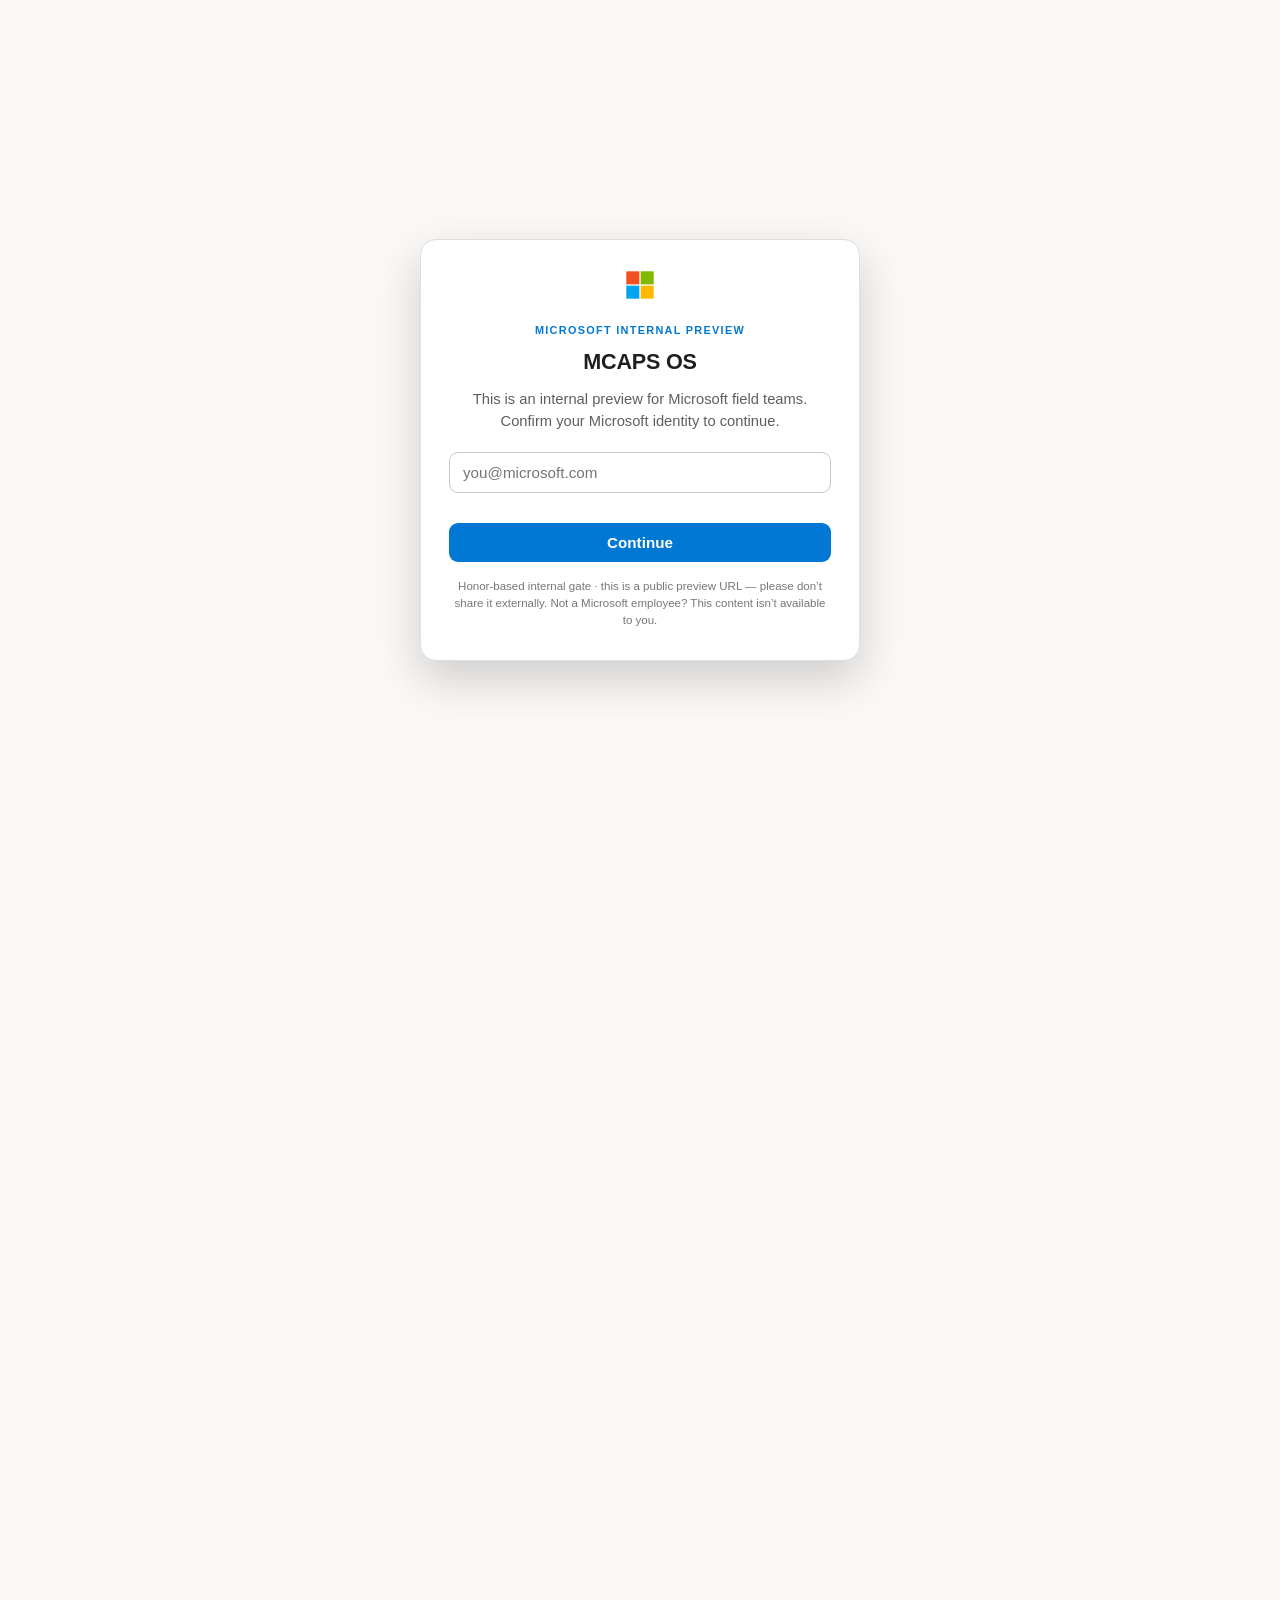
==== commit 8345592f: "Add Arc Overview + Inside Your OS shareable pages + cross-link footers Two new standalone first-mess" ====
--- a/index.html
+++ b/index.html
@@ -16,4 +16,4 @@
 .osrole{font-size:.72rem;font-weight:800;letter-spacing:.06em;text-transform:uppercase;color:var(--cp-accent,#b11f4b)}
 .osdesc{font-size:.9rem;color:var(--cp-text-muted,#5c5c5c);line-height:1.4}
 .osapps-note{text-align:center;color:var(--cp-text-soft,#6f6f6f);font-size:.85rem;margin:22px 0 0;font-style:italic}
-</style><meta name="description" content="MCAPS OS: a digital field team and the surface that drives it — one operating system, every MCAPS persona (ATU, STU, CSU). Capabilities, vision, roadmap, and impact for the Discrete Manufacturing Agentic Center of Excellence." /><meta property="og:title" content="MCAPS OS — one operating system, every persona" /><meta property="og:description" content="A digital field team, an outcome-first pipeline, and the window that drives it." /><meta property="og:type" content="website" /><link rel="icon" type="image/svg+xml" href="data:image/svg+xml,%3Csvg xmlns='http://www.w3.org/2000/svg' viewBox='0 0 23 23'%3E%3Crect x='1' y='1' width='10' height='10' fill='%23F25022'/%3E%3Crect x='12' y='1' width='10' height='10' fill='%237FBA00'/%3E%3Crect x='1' y='12' width='10' height='10' fill='%2300A4EF'/%3E%3Crect x='12' y='12' width='10' height='10' fill='%23FFB900'/%3E%3C/svg%3E" /><script>  (() => {    const param = new URLSearchParams(window.location.search).get("clawpilotTheme");    const theme = param || (window.matchMedia("(prefers-color-scheme: dark)").matches ? "dark" : "light");    document.documentElement.setAttribute("data-theme", theme);  })();</script><style>:root {  color-scheme: light;  --cp-bg: #faf9f8; --cp-bg-elevated: #ffffff; --cp-surface: #ffffff; --cp-surface-soft: #f3f2f1;  --cp-border: #e1dfdd; --cp-border-strong: #c8c6c4; --cp-text: #201f1e; --cp-text-muted: #605e5c;  --cp-text-soft: #797775; --cp-accent: #0078d4; --cp-accent-hover: #106ebe;  --cp-accent-soft: rgba(0, 120, 212, 0.08); --cp-accent-fg: #ffffff; --cp-success: #107c10;  --cp-danger: #d13438; --cp-warning: #f7a800; --cp-link: #0067b8;  --cp-shadow: 0 18px 48px rgba(0, 0, 0, 0.10); --cp-highlight: rgba(0, 120, 212, 0.12);  --cp-info: #0078d4; --cp-engine: #5c2e91; --cp-framework: #797775;  --ms-orange: #f25022; --ms-green: #7fba00; --ms-blue: #00a4ef; --ms-yellow: #ffb900;}html[data-theme="dark"] {  color-scheme: dark;  --cp-bg: #1b1a19; --cp-bg-elevated: #201f1e; --cp-surface: #252423; --cp-surface-soft: #2d2c2b;  --cp-border: #3b3a39; --cp-border-strong: #565451; --cp-text: #f3f2f1; --cp-text-muted: #c8c6c4;  --cp-text-soft: #a19f9d; --cp-accent: #50b0ff; --cp-accent-hover: #6cbcff;  --cp-accent-soft: rgba(80, 176, 255, 0.16); --cp-accent-fg: #11100f; --cp-success: #6bb700;  --cp-danger: #f1707b; --cp-warning: #ffc83d; --cp-link: #6cb8f6;  --cp-shadow: 0 18px 48px rgba(0, 0, 0, 0.45); --cp-highlight: rgba(80, 176, 255, 0.14);  --cp-info: #50b0ff; --cp-engine: #b4a0e5; --cp-framework: #a19f9d;  --ms-orange: #f25022; --ms-green: #7fba00; --ms-blue: #2bc4ff; --ms-yellow: #ffc83d;}* { box-sizing: border-box; }html { scroll-behavior: smooth; }body {  margin: 0; background: var(--cp-bg); color: var(--cp-text);  font-family: "Segoe UI", Aptos, Calibri, -apple-system, BlinkMacSystemFont, sans-serif;  line-height: 1.6;}.wrap { max-width: 1140px; margin: 0 auto; padding: 0 22px; }code { font-family: Consolas, "Courier New", Courier, monospace; font-size: 0.86em; background: var(--cp-surface-soft); padding: 1px 6px; border-radius: 5px; }nav.bar { position: sticky; top: 0; z-index: 50; background: var(--cp-bg-elevated); border-bottom: 1px solid var(--cp-border); backdrop-filter: blur(6px); }nav.bar .wrap { display: flex; align-items: center; justify-content: space-between; height: 56px; }.brand { display: flex; align-items: center; gap: 9px; font-weight: 600; font-size: 1rem; letter-spacing: -0.01em; }.brand .logo { width: 22px; height: 22px; flex-shrink: 0; }.brand .ms-word { font-weight: 600; color: var(--cp-text); }.brand .brand-sep { color: var(--cp-border-strong); font-weight: 300; margin: 0 1px; }.brand .brand-prod { font-weight: 700; color: var(--cp-accent); letter-spacing: 0.01em; }.ms-topbar { height: 3px; width: 100%; background: linear-gradient(90deg, var(--ms-orange) 0 25%, var(--ms-green) 25% 50%, var(--ms-blue) 50% 75%, var(--ms-yellow) 75% 100%); }.ms-rule { display: inline-flex; gap: 4px; margin: 0 auto 18px; }.ms-rule i { width: 22px; height: 5px; border-radius: 2px; display: block; }.navlinks { display: flex; gap: 4px; align-items: center; }.navlinks a { color: var(--cp-text-muted); text-decoration: none; font-size: 0.86rem; padding: 7px 11px; border-radius: 8px; }.navlinks a:hover { color: var(--cp-text); background: var(--cp-surface-soft); }.tbtn { cursor: pointer; border: 1px solid var(--cp-border); background: var(--cp-surface); color: var(--cp-text); border-radius: 0.625rem; padding: 6px 11px; font-size: 0.8rem; }@media (max-width: 720px){ .navlinks a:not(.tbtn){ display: none; } }.hero { padding: 72px 0 50px; text-align: center; position: relative; overflow: hidden; }.hero::before { content:""; position:absolute; inset:0; background: radial-gradient(ellipse 60% 50% at 50% 0%, var(--cp-accent-soft), transparent 70%); pointer-events:none; }.eyebrow { display: inline-block; font-size: 0.74rem; text-transform: uppercase; letter-spacing: 0.12em; color: var(--cp-accent); font-weight: 600; padding: 5px 14px; border: 1px solid var(--cp-accent); border-radius: 999px; margin-bottom: 22px; background: var(--cp-accent-soft); }.hero h1 { font-size: clamp(2.1rem, 5vw, 3.4rem); line-height: 1.08; margin: 0 0 18px; letter-spacing: -0.025em; }.hero h1 .accent { color: var(--cp-accent); }.hero p.lede { font-size: clamp(1.05rem, 2.2vw, 1.3rem); color: var(--cp-text-muted); max-width: 720px; margin: 0 auto 14px; }.hero p.sub { font-size: 0.95rem; color: var(--cp-text-soft); max-width: 640px; margin: 0 auto 30px; }.cta { display: inline-flex; gap: 12px; flex-wrap: wrap; justify-content: center; }.btn { display: inline-block; text-decoration: none; font-weight: 600; font-size: 0.92rem; padding: 11px 22px; border-radius: 0.625rem; cursor: pointer; border: 1px solid transparent; }.btn.primary { background: var(--cp-accent); color: var(--cp-accent-fg); }.btn.primary:hover { background: var(--cp-accent-hover); }.btn.ghost { background: var(--cp-surface); color: var(--cp-text); border-color: var(--cp-border); }.btn.ghost:hover { border-color: var(--cp-border-strong); }.statband { display: grid; grid-template-columns: repeat(4, 1fr); gap: 1px; background: var(--cp-border); border: 1px solid var(--cp-border); border-radius: 16px; overflow: hidden; margin: 38px 0 0; }.statband .s { background: var(--cp-surface); padding: 22px 16px; text-align: center; }.statband .n { font-size: clamp(1.7rem, 4vw, 2.3rem); font-weight: 800; color: var(--cp-accent); letter-spacing: -0.02em; }.statband .l { font-size: 0.78rem; color: var(--cp-text-muted); margin-top: 3px; }@media (max-width: 680px){ .statband { grid-template-columns: repeat(2,1fr); } }section { padding: 56px 0; }section.alt { background: var(--cp-bg-elevated); border-top: 1px solid var(--cp-border); border-bottom: 1px solid var(--cp-border); }.sectionhead { text-align: center; max-width: 720px; margin: 0 auto 38px; }.sectionhead .kick { font-size: 0.74rem; text-transform: uppercase; letter-spacing: 0.1em; color: var(--cp-accent); font-weight: 600; }.sectionhead h2 { font-size: clamp(1.6rem, 3.5vw, 2.2rem); margin: 8px 0 12px; letter-spacing: -0.02em; }.sectionhead p { color: var(--cp-text-muted); font-size: 1.02rem; margin: 0; }.halves { display: grid; grid-template-columns: repeat(3, 1fr); gap: 18px; }@media (max-width: 860px){ .halves { grid-template-columns: 1fr; } }.half { background: var(--cp-surface); border: 1px solid var(--cp-border); border-radius: 16px; padding: 24px; box-shadow: 0 0 2px rgba(0,0,0,0.12), 0 1px 2px rgba(0,0,0,0.14); position: relative; }.half .ic { font-size: 1.7rem; margin-bottom: 10px; }.half h3 { margin: 0 0 8px; font-size: 1.18rem; }.half p { color: var(--cp-text-muted); font-size: 0.92rem; margin: 0 0 12px; }.half .meta { font-size: 0.76rem; color: var(--cp-text-soft); border-top: 1px dashed var(--cp-border); padding-top: 10px; }.unlock { margin-top: 26px; background: var(--cp-accent-soft); border: 1px solid var(--cp-accent); border-radius: 16px; padding: 20px 24px; text-align: center; }.unlock b { color: var(--cp-accent); }.loop { display: flex; flex-wrap: wrap; gap: 8px; align-items: center; justify-content: center; margin: 6px auto 0; max-width: 880px; }.loop .node { background: var(--cp-surface); border: 1px solid var(--cp-border); border-radius: 12px; padding: 10px 16px; font-weight: 600; font-size: 0.9rem; box-shadow: 0 0 2px rgba(0,0,0,0.1); }.loop .node small { display:block; font-weight: 400; font-size: 0.7rem; color: var(--cp-text-soft); }.loop .arr { color: var(--cp-accent); font-size: 1.2rem; }.legend { display: flex; flex-wrap: wrap; gap: 16px; justify-content: center; margin: 0 auto 30px; font-size: 0.82rem; color: var(--cp-text-muted); }.legend span { display: inline-flex; align-items: center; gap: 7px; }.d { width: 11px; height: 11px; border-radius: 999px; display: inline-block; }.d.act { background: var(--cp-success); } .d.inf { background: var(--cp-info); }.d.eng { background: var(--cp-engine); } .d.fw { background: var(--cp-framework); }.stages { display: grid; grid-template-columns: repeat(3, 1fr); gap: 16px; }@media (max-width: 900px){ .stages { grid-template-columns: 1fr 1fr; } }@media (max-width: 600px){ .stages { grid-template-columns: 1fr; } }.stage { background: var(--cp-surface); border: 1px solid var(--cp-border); border-radius: 16px; padding: 18px; box-shadow: 0 0 2px rgba(0,0,0,0.12), 0 1px 2px rgba(0,0,0,0.14); display: flex; flex-direction: column; }.stage .sh { display: flex; align-items: center; gap: 10px; margin-bottom: 4px; }.stage .num { font-size: 0.72rem; font-weight: 700; color: var(--cp-accent-fg); background: var(--cp-accent); border-radius: 8px; padding: 3px 8px; }.stage h4 { margin: 0; font-size: 1.05rem; }.stage .desc { font-size: 0.82rem; color: var(--cp-text-soft); margin: 2px 0 12px; }.stage ul { list-style: none; margin: 0; padding: 0; font-size: 0.85rem; }.stage li { display: flex; align-items: flex-start; gap: 8px; padding: 4px 0; border-top: 1px solid var(--cp-surface-soft); }.stage li:first-child { border-top: none; }.stage li .d { margin-top: 5px; flex-shrink: 0; }.agentgrid { display: grid; grid-template-columns: repeat(auto-fill, minmax(168px,1fr)); gap: 10px; }.agent { background: var(--cp-surface); border: 1px solid var(--cp-border); border-radius: 12px; padding: 12px 14px; font-size: 0.85rem; }.agent b { display: block; font-size: 0.9rem; }.agent span { color: var(--cp-text-soft); font-size: 0.76rem; }.impact { display: grid; grid-template-columns: 1.1fr 1fr; gap: 22px; align-items: start; }@media (max-width: 860px){ .impact { grid-template-columns: 1fr; } }.outcometable { width: 100%; border-collapse: collapse; font-size: 0.88rem; background: var(--cp-surface); border: 1px solid var(--cp-border); border-radius: 12px; overflow: hidden; }.outcometable th { background: var(--cp-surface-soft); text-align: left; padding: 11px 13px; font-size: 0.78rem; text-transform: uppercase; letter-spacing: 0.04em; color: var(--cp-text-soft); }.outcometable td { padding: 10px 13px; border-top: 1px solid var(--cp-border); }.outcometable td b { color: var(--cp-accent); }.bigimpact { display: flex; flex-direction: column; gap: 14px; }.imcard { background: var(--cp-surface); border: 1px solid var(--cp-border); border-radius: 14px; padding: 18px; box-shadow: 0 0 2px rgba(0,0,0,0.1); }.imcard .big { font-size: 1.9rem; font-weight: 800; color: var(--cp-accent); letter-spacing: -0.02em; }.imcard .cap { font-size: 0.85rem; color: var(--cp-text-muted); }.timeline { position: relative; margin: 0 auto; max-width: 860px; }.tl { display: grid; grid-template-columns: 130px 1fr; gap: 18px; padding: 18px 0; border-top: 1px solid var(--cp-border); }.tl:first-child { border-top: none; }.tl .phase { font-weight: 700; color: var(--cp-accent); font-size: 0.92rem; }.tl .phase small { display: block; color: var(--cp-text-soft); font-weight: 400; font-size: 0.74rem; }.tl ul { margin: 0; padding-left: 18px; font-size: 0.9rem; color: var(--cp-text-muted); }.tl ul li { margin-bottom: 5px; }.tl ul li b { color: var(--cp-text); }@media (max-width: 600px){ .tl { grid-template-columns: 1fr; gap: 6px; } }.visiongrid { display: grid; grid-template-columns: repeat(3,1fr); gap: 14px; }@media (max-width: 860px){ .visiongrid { grid-template-columns: 1fr; } }.vcard { background: var(--cp-surface); border: 1px solid var(--cp-border); border-radius: 14px; padding: 18px; }.vcard .vn { font-size: 0.72rem; color: var(--cp-accent); font-weight: 700; letter-spacing: 0.08em; }.vcard h4 { margin: 4px 0 7px; font-size: 1.02rem; }.vcard p { margin: 0; font-size: 0.86rem; color: var(--cp-text-muted); }footer { background: var(--cp-bg-elevated); border-top: 1px solid var(--cp-border); padding: 34px 0; text-align: center; color: var(--cp-text-soft); font-size: 0.84rem; }footer .fbrand { font-weight: 700; color: var(--cp-text); }.reveal { opacity: 0; transform: translateY(14px); transition: opacity .6s ease, transform .6s ease; }.reveal.in { opacity: 1; transform: none; }@media (prefers-reduced-motion: reduce) { .reveal { opacity: 1 !important; transform: none !important; transition: none; } }#story .storyflow{display:flex;align-items:stretch;gap:10px;flex-wrap:wrap;justify-content:center;margin-top:8px}#story .storycard{flex:1;min-width:210px;background:var(--cp-panel,var(--cp-bg));border:1px solid var(--cp-border);border-radius:14px;padding:16px 17px;display:flex;flex-direction:column;gap:7px}#story .storycard.plan{border-top:3px solid #0969da}#story .storycard.build{border-top:3px solid #1a7f37}#story .storycard.deliver{border-top:3px solid #8250df}#story .storycard.soon{border-top:3px solid #bc4c00;opacity:.92}#story .sct{font-size:.7rem;font-weight:800;letter-spacing:.08em;text-transform:uppercase;color:var(--cp-text-soft)}#story .sch{font-size:1.04rem;font-weight:700}#story .scp{font-size:.86rem;color:var(--cp-text-soft);line-height:1.5;flex:1}#story .scf{font-size:.74rem;font-weight:600;color:var(--cp-accent);border-top:1px solid var(--cp-border);padding-top:8px}#story .soonbadge{font-size:.62rem;font-weight:800;text-transform:uppercase;letter-spacing:.05em;background:rgba(188,76,0,.14);color:#bc4c00;border:1px solid rgba(188,76,0,.35);border-radius:999px;padding:2px 8px;margin-left:6px;vertical-align:middle}#story .storyarrow{display:flex;align-items:center;color:var(--cp-text-soft);font-size:1.3rem;font-weight:700}@media(max-width:880px){#story .storyarrow{transform:rotate(90deg);justify-content:center}#story .storycard{min-width:100%}}#story .feedbackband{display:flex;gap:16px;align-items:flex-start;margin-top:18px;background:linear-gradient(135deg,rgba(9,105,218,.06),rgba(130,80,223,.06));border:1px solid var(--cp-border);border-radius:14px;padding:18px 20px}#story .fbicon{font-size:1.9rem;line-height:1;color:var(--cp-accent)}#story .fbh{font-size:1rem;font-weight:700;margin-bottom:4px}#story .fbp{font-size:.86rem;color:var(--cp-text-soft);line-height:1.55}</style><noscript><style>.reveal{opacity:1 !important;transform:none !important;}</style></noscript></head><body><div class="ms-topbar" aria-hidden="true"></div><nav class="bar">  <div class="wrap">    <div class="brand">      <svg class="logo" viewBox="0 0 23 23" aria-hidden="true"><rect x="1" y="1" width="10" height="10" fill="#F25022"/><rect x="12" y="1" width="10" height="10" fill="#7FBA00"/><rect x="1" y="12" width="10" height="10" fill="#00A4EF"/><rect x="12" y="12" width="10" height="10" fill="#FFB900"/></svg>      <span class="ms-word">Microsoft</span><span class="brand-sep">|</span><span class="brand-prod">MCAPS OS</span>    </div>    <div class="navlinks">      <a href="#what">What it is</a>      <a href="#apps">Persona apps</a>      <a href="#see">See it</a>      <a href="#tryit">Try it</a>      <a href="#story">Demo story</a>      <a href="#spine">Capabilities</a>      <a href="#engine">The Engine</a>      <a href="#tokenomics">Tokenomics</a>      <a href="#impact">Impact</a>      <a href="#roadmap">Roadmap</a>      <button class="tbtn" onclick="(function(){var d=document.documentElement;var t=d.getAttribute('data-theme')==='dark'?'light':'dark';d.setAttribute('data-theme',t);})()">&#9680; Theme</button>    </div>  </div></nav><header class="hero">  <div class="wrap">    <span class="eyebrow">Microsoft &middot; MCAPS &middot; one operating system, every persona</span>    <h1><span class="accent">MCAPS OS</span> &mdash; the operating system for how we sell</h1>    <p class="lede">One system that wraps every persona in the field &mdash; ATU, STU, CSU. Each role gets their own lens, their own &ldquo;OS,&rdquo; curated to their job. <strong>Still one app.</strong></p>    <p class="sub">It started as SE-OS &mdash; one SE's operating system. What you'll see below is the <strong>STU&nbsp;OS</strong> lens, the most built-out today. ATU&nbsp;OS and CSU&nbsp;OS are the same system through their personas.</p>    <div class="cta">      <a class="btn primary" href="#spine">Explore the capabilities</a>      <a class="btn ghost" href="#roadmap">See the vision</a>    </div>    <div class="statband">      <div class="s"><div class="n" data-count="24">24</div><div class="l">specialist agents</div></div>      <div class="s"><div class="n" data-count="9">9</div><div class="l">delivery stages</div></div>      <div class="s"><div class="n" data-count="19">19</div><div class="l">accelerators built</div><div class="l" style="font-size:.68rem;opacity:.75;margin-top:1px">12 public, clickable now</div></div>      <div class="s"><div class="n">2B</div><div class="l" title="A one-time discovery investment — distributable as a reusable library, not a per-SE running cost">tokens of discovery</div></div>    </div>  </div></header><section class="osapps" id="apps" aria-label="Persona OS apps">  <div class="wrap">    <h2 class="osapps-h">One app. Four lenses.</h2>    <p class="osapps-sub">MCAPS OS is the operating system. Each unit sees it through their own persona &ldquo;OS&rdquo; &mdash; same core, curated to their motion. The lens changes with who you are.</p><p class="osapps-sub" style="margin-top:-10px"><strong>See it three ways</strong> &mdash; <strong>System&nbsp;View</strong> (this page &mdash; the whole machine) &middot; <a href="mcaps-os-exec.html">Exec&nbsp;View</a> (meet your agent team, for leaders) &middot; <a href="mcaps-os.html">User&nbsp;/&nbsp;Builder&nbsp;View</a> (the architecture).</p>        <div class="osgrid">      <a class="osapp umbrella" href="#what"><div class="osmark">M</div><div class="osname">MCAPS OS</div><div class="osrole">System View &mdash; the whole machine</div><div class="osdesc">Know the customer, engage, deliver &mdash; activated at every persona.</div></a>      <a class="osapp" href="atu/"><div class="osmark">A</div><div class="osname">ATU OS</div><div class="osrole">AE &middot; ATS &middot; ATM</div><div class="osdesc">Own the relationship &amp; account strategy. The why-now and the who.</div></a>      <a class="osapp live" href="stu/"><div class="osmark">S</div><div class="osname">STU OS <span class="osbadge">live</span></div><div class="osrole">SSP &middot; SE + managers</div><div class="osdesc">Win the technical case &mdash; discover, design, prove, close. You're looking at it.</div></a>      <a class="osapp" href="csu/"><div class="osmark">C</div><div class="osname">CSU OS</div><div class="osrole">CSAM &middot; CSA</div><div class="osdesc">Drive adoption &amp; value. Make the win real and grow it.</div></a>    </div>    <p class="osapps-note">Still one app &mdash; one core, one front door. Four ways in.</p>  </div></section><section id="see">  <div class="wrap">    <div class="sectionhead reveal">      <div class="kick">See it</div>      <h2>One front door, every engagement behind it</h2>      <p>The MCAPS OS app &mdash; sign in, then everything you run is one search away. Two highlights below; more views ship as the surfaces light up.</p>    </div>    <div class="halves reveal" style="grid-template-columns:1fr 1fr;align-items:start">      <figure style="margin:0">        <a href="img/seos-launcher.png" target="_blank" rel="noopener">          <img src="img/seos-launcher.png" alt="MCAPS OS Launcher  — one search box and tiles for every module" loading="lazy"               style="width:100%;border:1px solid var(--cp-border);border-radius:14px;box-shadow:0 18px 48px rgba(0,0,0,0.18);display:block" />        </a>        <figcaption style="margin-top:10px;font-size:0.86rem;color:var(--cp-text-soft)"><b>The Launcher</b> &mdash; &ldquo;what do you need?&rdquo; One front door to Command Center, Workshop, Signal Lab, and Dynamics Experience Studio.</figcaption>      </figure>      <figure style="margin:0">        <a href="img/seos-customer360.png" target="_blank" rel="noopener">          <img src="img/seos-customer360.png" alt="MCAPS OS Customer 360  — drill-in showing MSX relationship, signals, tech profile, and next best action" loading="lazy"               style="width:100%;border:1px solid var(--cp-border);border-radius:14px;box-shadow:0 18px 48px rgba(0,0,0,0.18);display:block" />        </a>        <figcaption style="margin-top:10px;font-size:0.86rem;color:var(--cp-text-soft)"><b>Customer 360</b> &mdash; drill into any account: live MSX relationship, recent signals, tech profile, engagement health, and the next best action.</figcaption>      </figure>    </div>  </div></section><section id="tryit" style="background:var(--cp-surface)">  <div class="wrap">    <div class="sectionhead reveal">      <div class="kick">Try it</div>      <h2>Walk the real app &mdash; Launcher &rarr; Command Center &rarr; the account</h2>      <p>Real screenshots from the shipping build (<b>v1.72.0</b>, demo mode). Click any frame to enlarge. This is the hero loop: one front door &rarr; your book of work &rarr; drill into an account and see <b>exactly what&rsquo;s next</b> &mdash; for the SE <i>and</i> the manager. Internal-only; signed-in employees see their own live data.</p>    </div>    <div class="wt reveal">      <figure class="wtstep" onclick="wtOpen(0)">        <div class="wtnum">1</div>        <img src="img/walkthrough/real-01-launcher.png" alt="MCAPS OS Launcher  — What do you need, Bill Whalen? with module tiles" loading="lazy" />        <figcaption><b>The Launcher.</b> &ldquo;What do you need?&rdquo; One front door &mdash; Command Center, Workshop, Signal Lab, Orchestration, Dynamics Experience Studio. Search or pick a tile.</figcaption>      </figure>      <figure class="wtstep" onclick="wtOpen(1)">        <div class="wtnum">2</div>        <img src="img/walkthrough/real-02-command-center.png" alt="MCAPS OS Command Center  — top priorities this week" loading="lazy" />        <figcaption><b>Command Center.</b> Your book of work, ranked. Top priorities with health, solution play, and the clock &mdash; plus &ldquo;build anything, find anything.&rdquo;</figcaption>      </figure>      <figure class="wtstep" onclick="wtOpen(2)">        <div class="wtnum">3</div>        <img src="img/walkthrough/real-03-project.png" alt="MCAPS OS Customer 360  — Cascade Aerospace with next best action" loading="lazy" />        <figcaption><b>Drill into the account.</b> Customer 360 from many sources &mdash; with the prescriptive <b>&ldquo;engage now / next best action&rdquo;</b>, MSX relationship, signals, and engagement health.</figcaption>      </figure>      <figure class="wtstep" onclick="wtOpen(3)">        <div class="wtnum">4</div>        <img src="img/walkthrough/real-04-account-team.png" alt="MCAPS OS Account Team  — ATU, STU, CSU, Corp coverage" loading="lazy" />        <figcaption><b>The whole account team.</b> Who&rsquo;s on it across Microsoft &mdash; ATU / STU / CSU / Corp &mdash; with named roles, the bench, and <b>where coverage is thin</b>.</figcaption>      </figure>      <figure class="wtstep" onclick="wtOpen(4)">        <div class="wtnum">5</div>        <img src="img/walkthrough/real-05-manager.png" alt="MCAPS OS Manager Control Tower  — team capacity" loading="lazy" />        <figcaption><b>Manager Control Tower.</b> Flip to the manager lens &mdash; team capacity, who&rsquo;s at capacity vs. stretched, coverage gaps, and accounts with no lead SE.</figcaption>      </figure>    </div>    <p style="text-align:center;margin-top:18px">      <button onclick="document.getElementById('tryit-proto').scrollIntoView({behavior:'smooth'})" style="cursor:pointer;border:1px solid var(--cp-border-strong);background:var(--cp-surface);color:var(--cp-text);border-radius:30px;padding:9px 20px;font-size:0.86rem;font-weight:700;font-family:inherit">&#128241; See the mobile decision inbox &darr;</button>    </p>  </div>  <!-- lightbox -->  <div id="wtbox" onclick="wtClose()" style="display:none;position:fixed;inset:0;background:rgba(0,0,0,0.86);z-index:999;align-items:center;justify-content:center;flex-direction:column;padding:20px;cursor:zoom-out">    <img id="wtimg" src="" alt="" style="max-width:96%;max-height:82%;border-radius:10px;box-shadow:0 24px 70px rgba(0,0,0,0.6)" />    <div id="wtcap" style="color:#fff;font-size:0.92rem;margin-top:14px;max-width:760px;text-align:center"></div>    <div style="color:rgba(255,255,255,0.6);font-size:0.8rem;margin-top:10px">click anywhere to close &middot; &larr; / &rarr; to step</div>  </div>  <style>    .wt{display:grid;grid-template-columns:repeat(2,1fr);gap:18px}    @media(max-width:780px){.wt{grid-template-columns:1fr}}    .wtstep{margin:0;position:relative;cursor:zoom-in;background:var(--cp-bg);border:1px solid var(--cp-border);border-radius:14px;overflow:hidden;transition:all .15s}    .wtstep:hover{border-color:var(--cp-accent);box-shadow:0 14px 36px rgba(0,0,0,0.16);transform:translateY(-2px)}    .wtstep img{width:100%;display:block;border-bottom:1px solid var(--cp-border)}    .wtstep figcaption{padding:12px 14px;font-size:0.84rem;color:var(--cp-text-muted);line-height:1.45}    .wtstep .wtnum{position:absolute;top:10px;left:10px;width:30px;height:30px;border-radius:50%;background:var(--cp-accent);color:#fff;font-weight:800;display:flex;align-items:center;justify-content:center;font-size:0.9rem;box-shadow:0 4px 12px rgba(0,0,0,0.25);z-index:2}    .wtstep:first-child{grid-column:1 / -1}    .wtstep:first-child img{max-height:520px;object-fit:cover;object-position:top}  </style>  <script>    var WT=[      {src:'img/walkthrough/real-01-launcher.png',cap:'1 · The Launcher  — one front door to everything you run.'},      {src:'img/walkthrough/real-02-command-center.png',cap:'2 · Command Center  — your book of work, ranked by what matters this week.'},      {src:'img/walkthrough/real-03-project.png',cap:'3 · Customer 360  — the prescriptive next best action, pulled from many sources.'},      {src:'img/walkthrough/real-04-account-team.png',cap:'4 · Account Team  — who is on the account across Microsoft, and where coverage is thin.'},      {src:'img/walkthrough/real-05-manager.png',cap:'5 · Manager Control Tower  — team capacity, coverage gaps, accounts with no lead SE.'}    ];    var wtI=0;    function wtOpen(i){wtI=i;var b=document.getElementById('wtbox');document.getElementById('wtimg').src=WT[i].src;document.getElementById('wtcap').textContent=WT[i].cap;b.style.display='flex';}    function wtClose(){document.getElementById('wtbox').style.display='none';}    function wtStep(d){wtI=(wtI+d+WT.length)%WT.length;document.getElementById('wtimg').src=WT[wtI].src;document.getElementById('wtcap').textContent=WT[wtI].cap;}    document.addEventListener('keydown',function(e){if(document.getElementById('wtbox').style.display!=='flex')return;if(e.key==='Escape')wtClose();if(e.key==='ArrowRight')wtStep(1);if(e.key==='ArrowLeft')wtStep(-1);});  </script></section><section id="tryit-proto" style="background:var(--cp-bg)">  <div class="wrap">    <div class="sectionhead reveal">      <div class="kick">Interactive</div>      <h2>&hellip;and a peek at the mobile decision inbox</h2>      <p>The screens above are the live desktop app. On mobile, the experience is a <b>decision inbox</b> &mdash; what needs your call, where it&rsquo;s stuck, and the prescribed next move, answerable with a tap. The shipping version is a Teams / Copilot Studio agent: internal-only, already on every employee&rsquo;s phone. Here&rsquo;s an interactive preview.</p>    </div>    <div class="reveal" style="max-width:420px;margin:0 auto;border:1px solid var(--cp-border);border-radius:18px;overflow:hidden;box-shadow:0 18px 48px rgba(0,0,0,0.14);background:var(--cp-bg)">      <iframe src="prototypes/mobile-inbox.html" title="MCAPS OS mobile decision inbox prototype" loading="lazy" style="width:100%;height:760px;border:0;display:block"></iframe>    </div>    <p style="text-align:center;margin-top:12px;font-size:0.82rem;color:var(--cp-text-soft)">      Interactive preview &mdash; seeded with representative deals.      <a href="prototypes/mobile-inbox.html" target="_blank" rel="noopener" style="color:var(--cp-accent)">Open full screen &rarr;</a>    </p>  </div></section><section id="story"><div class="wrap"><div class="sectionhead reveal"><div class="kick">Plan &middot; Build &middot; Deliver</div><h2>How MCAPS OS builds the demo story &mdash; and learns from every run</h2><p>A great demo isn&rsquo;t a slide deck &mdash; it&rsquo;s a chain of artifacts the digital SE team produces with you: the <b>engagement guide</b> that frames the call, the <b>scripts</b> that carry the narrative, the <b>demo cockpit</b> that runs it live, and (soon) <b>Scout</b> driving the app hands-free. Each stage captures what worked so the next engagement starts smarter.</p></div><div class="storyflow reveal"><div class="storycard plan"><div class="sct">1 &middot; Plan</div><div class="sch">Engagement Guide</div><div class="scp">The call framed end-to-end &mdash; scope tiers (what&rsquo;s live vs. recorded), the lock-list, stakeholders, and the outcome. Doubles as <b>live capture</b>: answers typed during the working session become the signal that triggers the next build step.</div><div class="scf">Outcome framing &middot; scope honesty &middot; lock-list capture</div></div><div class="storyarrow">&rarr;</div><div class="storycard build"><div class="sct">2 &middot; Build</div><div class="sch">Scripts</div><div class="scp">The narrative as a teleprompter &mdash; stage-by-stage beats, the &ldquo;say this&rdquo; lines, fallbacks for when a click misses, and a Q&amp;A context that keeps live answers honest to the scope tiers.</div><div class="scf">Teleprompter &middot; fallbacks &middot; grounded Q&amp;A</div></div><div class="storyarrow">&rarr;</div><div class="storycard deliver"><div class="sct">3 &middot; Deliver</div><div class="sch">Demo Cockpit</div><div class="scp">Prep &rarr; Run &rarr; Debrief in one surface. Step-gated or auto, with the teleprompter and live Q&amp;A in-frame. <b>The feedback loop is embedded in the run</b>: tap 👍/⚠/✗/♻ per step; the debrief auto-fills and emits a signal.</div><div class="scf">Prep &middot; Run &middot; Debrief &middot; inline capture</div></div><div class="storyarrow">&rarr;</div><div class="storycard soon"><div class="sct">4 &middot; Soon</div><div class="sch">Scout integration <span class="soonbadge">coming soon</span></div><div class="scp">The cockpit drives the real app hands-free over a <b>scoped protocol</b> &mdash; navigation deep-links plus token-gated, step-registered actions (no free-form computer-use). You narrate; Scout clicks.</div><div class="scf">Scoped protocol &middot; step-gated &middot; safe-by-design</div></div></div><div class="feedbackband reveal"><div class="fbicon">&#8635;</div><div><div class="fbh">The feedback loop closes it</div><div class="fbp">After every demo, the whole deal team &mdash; SE, SSP, AE, architect, partner &mdash; drops a two-minute retro: what worked, what didn&rsquo;t, what we&rsquo;d do differently, and which assets are reusable. Each becomes a <b>feedback signal</b>; reusable assets compound across engagements and tooling gaps become backlog. The next demo story is better because the last one was captured.</div></div></div></div></section><section id="what" class="alt">  <div class="wrap">    <div class="sectionhead reveal">      <div class="kick">The model</div>      <h2>Two halves and the tissue between them</h2>      <p>MCAPS OS is an <b>engine</b> that does the work, a <b>window</b> that drives and shows it, and the <b>connective tissue</b> of standards and contracts that keeps every output consistent.</p>    </div>    <div class="halves">      <div class="half reveal">        <div class="ic">&#129302;</div>        <h3>The Engine</h3>        <p>The CoE "digital SE team" &mdash; ~25 specialist agents running an outcome-first pipeline on GitHub Actions. Frames the problem, designs, builds, validates &mdash; autonomously.</p>        <div class="meta">Personas: PM &middot; Architect &middot; SMEs &middot; D365 / Power Platform / AI / Analytics devs &middot; QA &middot; Security &middot; Outcome Validator</div>      </div>      <div class="half reveal">        <div class="ic">&#129518;</div>        <h3>The Window</h3>        <p>The MCAPS OS app &mdash; Launcher, Command Center, Workshop, Signal Lab, and the live Agent Work board. Where the SE captures signals, dispatches work, and watches the team build.</p>        <div class="meta">Per-SE: connect your own repo + identity &middot; signals &rarr; dispatch &rarr; board &rarr; steer &rarr; outcome</div>      </div>      <div class="half reveal">        <div class="ic">&#129516;</div>        <h3>The Connective Tissue</h3>        <p>The standards, contracts, capture facilities, media catalog, and leave-behind system that make every engagement come out consistent &mdash; and reusable across SEs.</p>        <div class="meta">Engagement output standard &middot; dual-audience docs &middot; classification-gated sharing &middot; pattern library</div>      </div>    </div>    <div class="unlock reveal">      <b>The unlock:</b> connect the Window to the Engine. Every action &mdash; start a project, dispatch a build, log a signal &mdash; triggers the agent team and the app <i>shows the work happening</i>. That closed loop is live today.    </div>    <div class="loop reveal" style="margin-top:28px">      <div class="node">Signal<small>email &middot; Teams &middot; meeting</small></div>      <span class="arr">&rarr;</span>      <div class="node">Dispatch<small>files a CoE issue</small></div>      <span class="arr">&rarr;</span>      <div class="node">Board<small>live agent status</small></div>      <span class="arr">&rarr;</span>      <div class="node">Steer<small>you approve / push</small></div>      <span class="arr">&rarr;</span>      <div class="node">Outcome<small>validated asset</small></div>    </div>  </div></section><section id="spine">  <div class="wrap">    <div class="sectionhead reveal">      <div class="kick">Full capabilities</div>      <h2>The SE Delivery Spine &mdash; 9 stages</h2>      <p>The whole job is one flow: from a raw signal to a validated outcome to a reusable pattern. Every capability MCAPS OS has maps to a stage.</p>    </div>    <div class="legend reveal">      <span><i class="d act"></i> Actionable &mdash; triggers work / produces an asset</span>      <span><i class="d inf"></i> Informational &mdash; built, shows state</span>      <span><i class="d eng"></i> Engine &mdash; runs autonomously</span>      <span><i class="d fw"></i> Framework &mdash; standard / contract in place</span>    </div>    <div class="stages">      <div class="stage reveal">        <div class="sh"><span class="num">01</span><h4>Capture</h4></div>        <div class="desc">Signal / idea / transcript in</div>        <ul>          <li><i class="d act"></i> Signal detection (email/Teams/call &rarr; typed signal)</li>          <li><i class="d act"></i> Command-chat omni-input (paste &rarr; classify)</li>          <li><i class="d eng"></i> Meeting / Stream / Outlook harvest</li>          <li><i class="d act"></i> RAPP transcript &rarr; deployable agent</li>          <li><i class="d act"></i> Intake queue / idea logging</li>        </ul>      </div>      <div class="stage reveal">        <div class="sh"><span class="num">02</span><h4>Define</h4></div>        <div class="desc">Outcome framing &amp; scope</div>        <ul>          <li><i class="d eng"></i> Outcome-first framing (problem + KPI <i>before</i> build)</li>          <li><i class="d act"></i> New-project scaffold</li>          <li><i class="d inf"></i> Project definition &rarr; spec (Workshop)</li>          <li><i class="d fw"></i> Customer outcome scoping contracts</li>        </ul>      </div>      <div class="stage reveal">        <div class="sh"><span class="num">03</span><h4>Design</h4></div>        <div class="desc">Architecture &middot; pattern &middot; feasibility</div>        <ul>          <li><i class="d eng"></i> Architecture / solution design</li>          <li><i class="d eng"></i> Feasibility review &rarr; risk / guardrails</li>          <li><i class="d eng"></i> Security review</li>          <li><i class="d fw"></i> Asset-lifecycle contracts</li>        </ul>      </div>      <div class="stage reveal">        <div class="sh"><span class="num">04</span><h4>Build</h4></div>        <div class="desc">Agents &middot; D365 &middot; Power Platform &middot; demo</div>        <ul>          <li><i class="d eng"></i> Agent code &middot; D365 config &middot; PP flows/apps</li>          <li><i class="d eng"></i> AI / Copilot Studio build</li>          <li><i class="d act"></i> RAPP full pipeline (14 steps)</li>          <li><i class="d eng"></i> Quick-demo builder / demo factory</li>        </ul>      </div>      <div class="stage reveal">        <div class="sh"><span class="num">05</span><h4>Prove</h4></div>        <div class="desc">Demo &middot; POC &middot; validation</div>        <ul>          <li><i class="d eng"></i> Customer-persona / Playwright tests</li>          <li><i class="d eng"></i> QA engineering</li>          <li><i class="d eng"></i> Outcome validation (before close)</li>          <li><i class="d inf"></i> Demo lab / environment readiness</li>        </ul>      </div>      <div class="stage reveal">        <div class="sh"><span class="num">06</span><h4>Package</h4></div>        <div class="desc">Leave-behind &middot; storyboard &middot; media</div>        <ul>          <li><i class="d act"></i> Media Catalog (screenshots / reels / recaps)</li>          <li><i class="d fw"></i> Demo storyboard &rarr; SE + customer copy</li>          <li><i class="d fw"></i> Dual-audience docs &middot; leave-behind menu</li>          <li><i class="d act"></i> Deck Kit &middot; Tokenomics / value deck</li>        </ul>      </div>      <div class="stage reveal">        <div class="sh"><span class="num">07</span><h4>Deliver</h4></div>        <div class="desc">Share &middot; handoff &middot; recap</div>        <ul>          <li><i class="d act"></i> Secure external share (classification-gated)</li>          <li><i class="d act"></i> Solution download (managed solution)</li>          <li><i class="d act"></i> Post-demo recap email + SOP</li>          <li><i class="d fw"></i> Internal SE&rarr;SE / Architect handoff</li>        </ul>      </div>      <div class="stage reveal">        <div class="sh"><span class="num">08</span><h4>Harvest</h4></div>        <div class="desc">Outcomes &middot; patterns &middot; reuse</div>        <ul>          <li><i class="d act"></i> Resource Capture (intake + harvest)</li>          <li><i class="d act"></i> Use-case harvester</li>          <li><i class="d eng"></i> Impact / value-proof capture</li>          <li><i class="d inf"></i> Reuse Library / App Store</li>        </ul>      </div>      <div class="stage reveal">        <div class="sh"><span class="num">09</span><h4>Standardize</h4></div>        <div class="desc">Patterns &rarr; frameworks</div>        <ul>          <li><i class="d fw"></i> Cross-customer pattern library</li>          <li><i class="d act"></i> Engagement catalog + module registry</li>          <li><i class="d eng"></i> SOP library</li>          <li><i class="d act"></i> Decision briefs (the SE steering loop)</li>        </ul>      </div>    </div>  </div></section><section id="engine" class="alt">  <div class="wrap">    <div class="sectionhead reveal">      <div class="kick">The autonomous engine</div>      <h2>A digital SE team that runs without you</h2>      <p>~25 named specialist agents organized as an outcome-first pipeline. Nothing is "done" until the outcome is validated against the business problem and KPI it was framed with.</p>    </div>    <div class="agentgrid reveal">      <div class="agent"><b>Orchestrator</b><span>routes &middot; standup &middot; steering</span></div>      <div class="agent"><b>Outcome Framer</b><span>problem + KPI before build</span></div>      <div class="agent"><b>PM</b><span>plan &middot; priority &middot; digest</span></div>      <div class="agent"><b>SME</b><span>business process &middot; use cases</span></div>      <div class="agent"><b>Architect</b><span>solution design &middot; stack</span></div>      <div class="agent"><b>D365 Dev</b><span>Dataverse &middot; provisioning</span></div>      <div class="agent"><b>Power Platform Dev</b><span>Copilot Studio &middot; flows &middot; apps</span></div>      <div class="agent"><b>AI Specialist</b><span>Foundry &middot; prompts &middot; RAG</span></div>      <div class="agent"><b>Python Dev</b><span>Functions &middot; runner &middot; CI</span></div>      <div class="agent"><b>Analytics Dev</b><span>dashboards &middot; Power BI</span></div>      <div class="agent"><b>UX Designer</b><span>wireframes &middot; card specs</span></div>      <div class="agent"><b>QA Engineer</b><span>test plans &middot; Playwright</span></div>      <div class="agent"><b>Security Reviewer</b><span>secrets &middot; auth &middot; CORS</span></div>      <div class="agent"><b>Customer Persona</b><span>scenario simulation</span></div>      <div class="agent"><b>Outcome Validator</b><span>signs off before close</span></div>      <div class="agent"><b>Decision Briefer</b><span>3-option steering cards</span></div>    </div>    <div class="unlock reveal" style="margin-top:26px; text-align:left">      <b>Outcome-first discipline:</b> every issue must carry a defined business problem, success criteria, and KPI <i>before</i> any build work. When a decision is needed, the engine posts a 3-option decision brief and flags <code>needs-se-input</code> &mdash; surfacing only the calls that need a human. Everything else, it runs.    </div>  </div></section><section id="tokenomics">  <div class="wrap">    <div class="sectionhead reveal">      <div class="kick">The economics</div>      <h2>Tokenomics &mdash; scale the output, not the spend</h2>      <p>Running one SE at full throttle this year took <b>2+ billion tokens a month</b>. That number is not the cost of <i>operating</i> MCAPS OS &mdash; it's the cost of <i>discovering</i> it: one SE figuring out the patterns, skills, and plays from scratch. The whole design question is how every SE inherits that output <b>without re-paying the discovery bill.</b></p>    </div>    <div class="loop reveal">      <div class="node">Discovery<small>1 SE &middot; ~2B tok/mo</small></div>      <span class="arr">&rarr;</span>      <div class="node">Harvest<small>skills &middot; patterns &middot; templates</small></div>      <span class="arr">&rarr;</span>      <div class="node">Distribution<small>every SE inherits the library</small></div>      <span class="arr">&rarr;</span>      <div class="node">Marginal cost<small>drops toward zero per SE</small></div>    </div>    <p style="text-align:center;font-size:0.86rem;color:var(--cp-text-soft);margin:14px auto 0;max-width:760px">The expensive part is paid <b>once</b>. The durable asset is the <b>skill</b>, not the conversation that produced it &mdash; so the next SE starts from the artifact, not the blank page.</p>    <div class="sectionhead reveal" style="margin-top:44px">      <div class="kick">How we hold the line</div>      <h2 style="font-size:1.5rem">Six levers that decouple SE scale from token burn</h2>    </div>    <div class="visiongrid reveal">      <div class="vcard"><div class="vn">01</div><h4>Skills, not re-derivation</h4><p>The output of every engagement is harvested into reusable skills, templates, and patterns. Agents load the artifact instead of re-discovering context every run &mdash; the single biggest spend killer.</p></div>      <div class="vcard"><div class="vn">02</div><h4>Right model for the job</h4><p>A cost ladder, not one big model for everything. Small models (e.g. Phi-4-mini) handle transcript parsing at <b>~15&ndash;20&times; lower cost</b>; escalate to frontier models only for the hardest reasoning.</p></div>      <div class="vcard"><div class="vn">03</div><h4>Curated memory + a promotion gate</h4><p>An operational store remembers facts; only durable <i>meaning</i> is promoted to account narrative. Agents stop re-ingesting the same context &mdash; memory replaces repetition.</p></div>      <div class="vcard"><div class="vn">04</div><h4>Deterministic where possible</h4><p>Contracts, indexers, templates, and rules-based fallbacks do real work with <b>zero tokens</b>. The model is reserved for judgment, not plumbing the pipeline can do for free.</p></div>      <div class="vcard"><div class="vn">05</div><h4>Estimate before you spend</h4><p>A callable Tokenomics estimator surfaces the credit/token cost of a build <i>at the moment you choose it</i> &mdash; Neptune-aligned, so the spend is a decision, not a surprise.</p></div>      <div class="vcard"><div class="vn">06</div><h4>One deploy, many SEs</h4><p>The discovery cost is amortized across the whole practice. Every SE who onboards consumes the shared library &mdash; the more SEs join, the cheaper each one's path to scale.</p></div>    </div>    <div class="reveal" style="margin-top:36px">      <table class="outcometable">        <thead><tr><th>Task</th><th>Default model</th><th>Why</th></tr></thead>        <tbody>          <tr><td>Transcript &rarr; structured outcomes</td><td><b>Phi-4-mini</b></td><td>~15&ndash;20&times; cheaper; high quality on conversation</td></tr>          <tr><td>Complex reasoning / architecture</td><td>Phi-4 / GPT-4o-mini</td><td>escalate only when the small model strains</td></tr>          <tr><td>Hardest, highest-stakes builds</td><td>Frontier (GPT-4o)</td><td>fallback for the rare case that needs it</td></tr>          <tr><td>Indexing, contracts, dedupe, templates</td><td><b>None (deterministic)</b></td><td>code does it &mdash; no tokens at all</td></tr>        </tbody>      </table>      <p style="font-size:0.82rem;color:var(--cp-text-soft);margin-top:10px">The ladder auto-selects: cheapest capable path first, escalate on demand, fall back to rules if the model is unavailable &mdash; so work never fails and rarely overspends.</p>    </div>    <div class="unlock reveal" style="margin-top:30px;text-align:left">      <b>The tokenomics thesis:</b> the 2B-token number is a <i>one-time discovery investment</i>, not a per-SE operating cost. MCAPS OS turns that spend into a durable, distributable library &mdash; so the practice scales the <b>output</b> (every SE operating at full scale) while the <b>spend per SE</b> trends toward the cost of loading an artifact. Pay it once, distribute the result.    </div>  </div></section><section id="impact" class="alt">  <div class="wrap">    <div class="sectionhead reveal">      <div class="kick">Impact</div>      <h2>Why it matters</h2>      <p>MCAPS OS exists to multiply every SE's output &mdash; faster, more consistent delivery that traces back to a real manufacturer outcome.</p>    </div>    <div class="impact">      <div class="reveal">        <table class="outcometable">          <thead><tr><th>Manufacturer outcome</th><th>Metric</th><th>Demo scenario</th></tr></thead>          <tbody>            <tr><td><b>Reduce service cost</b></td><td>Cost / case, handle time</td><td>AI case triage, self-service warranty</td></tr>            <tr><td><b>First-contact resolution</b></td><td>FCR %, escalation rate</td><td>Copilot-assisted case resolution</td></tr>            <tr><td><b>Accelerate field service</b></td><td>MTTR, dispatch time</td><td>AI work-order routing, proactive alerts</td></tr>            <tr><td><b>Grow channel revenue</b></td><td>Deal-reg rate, portal adoption</td><td>Distributor self-service portal</td></tr>            <tr><td><b>Reduce RMA / returns</b></td><td>Return rate, processing time</td><td>Agentic RMA automation</td></tr>            <tr><td><b>Order velocity</b></td><td>Lead-to-order cycle time</td><td>CRM automation, CPQ integration</td></tr>          </tbody>        </table>        <p style="font-size:0.82rem;color:var(--cp-text-soft);margin-top:10px">Every MCAPS OS output is framed against one of these &mdash; the business outcome and KPI, not just the technical steps.</p>      </div>      <div class="bigimpact reveal">        <div class="imcard"><div class="big">10</div><div class="cap">customer engagements built to "engagement-guide" depth &mdash; Tennant, Carrier, Vermeer, TE Connectivity, Fortune Brands, Rheem, Ascend, Zurn/Elkay, AES, SMA4.</div></div>        <div class="imcard"><div class="big">1 &rarr; many</div><div class="cap">designed to scale from one SE's system to every Manufacturing SE &mdash; per-SE repo + identity, shared persona team, one pattern flywheel.</div></div>        <div class="imcard"><div class="big">while you're away</div><div class="cap">the engine works on tasks in the background, surfacing only the decisions that need you &mdash; on the board, in Teams, or on mobile.</div></div>      </div>    </div>  </div></section><section id="roadmap">  <div class="wrap">    <div class="sectionhead reveal">      <div class="kick">Vision &amp; roadmap</div>      <h2>Where this goes</h2>      <p>From a connected loop today to an engine that runs whole engagements end-to-end &mdash; and lifts every SE in the practice.</p>    </div>    <div class="visiongrid reveal" style="margin-bottom:36px">      <div class="vcard"><div class="vn">01</div><h4>AI automates process + decisioning</h4><p>The outcome-first pipeline already encodes the decisioning. Wire it to real engagements; surface only the calls that need a human.</p></div>      <div class="vcard"><div class="vn">02</div><h4>Accelerate delivery at all costs</h4><p>Every framework/engine stage becomes one-click. The storyboard &rarr; media &rarr; leave-behind chain already proves the pattern.</p></div>      <div class="vcard"><div class="vn">03</div><h4>Model every workflow</h4><p>Each stage becomes a machine-readable contract with typed inputs/outputs/assets &mdash; so the engine can run a project end-to-end.</p></div>      <div class="vcard"><div class="vn">04</div><h4>Harvest patterns across builds</h4><p>Resource Capture + use-case harvester + outcome logs collect the raw material; a pattern-miner turns builds into frameworks.</p></div>      <div class="vcard"><div class="vn">05</div><h4>Multi-SE value harvest</h4><p>Per-SE context cards + onboarding + reuse library make every SE productive &mdash; and their engagements feed the same flywheel.</p></div>      <div class="vcard"><div class="vn">06</div><h4>Higher service to the customer</h4><p>Standardized leave-behinds, faster delivery, validated outcomes &mdash; the customer-facing payoff of everything above.</p></div>    </div>    <div class="timeline reveal">      <div class="tl">        <div class="phase">Now <small>shipped / live</small></div>        <ul>          <li><b>Closed loop live:</b> signal &rarr; dispatch &rarr; board &rarr; steer &rarr; lifecycle phases, deployed.</li>          <li><b>The engine runs</b> autonomously on GitHub Actions; decision briefs flag <code>needs-se-input</code>.</li>          <li><b>10 engagements built</b>; engagement catalog + media catalog + secure sharing in place.</li>        </ul>      </div>      <div class="tl">        <div class="phase">Next <small>in motion</small></div>        <ul>          <li><b>Window &rarr; Engine, fully wired:</b> every informational view becomes an actionable trigger.</li>          <li><b>Signals as the front door</b> &mdash; intake moves upstream of issues.</li>          <li><b>Estimation as a callable tool</b> that surfaces at the right moment (Tokenomics).</li>          <li><b>Surface-agnostic HITL</b> &mdash; decisions reach you on the board, Teams, or mobile.</li>        </ul>      </div>      <div class="tl">        <div class="phase">Horizon <small>the vision</small></div>        <ul>          <li><b>End-to-end autonomy</b> &mdash; the engine runs a whole engagement, you steer the decisions.</li>          <li><b>Every Manufacturing SE</b> onboarded &mdash; shared team, per-SE context, one flywheel.</li>          <li><b>Hosted engine</b> + machine-readable workflow model &mdash; portable beyond one SE's footprint.</li>        </ul>      </div>    </div>  </div></section><footer>  <div class="wrap">    <div class="ms-rule" aria-hidden="true"><i style="background:var(--ms-orange)"></i><i style="background:var(--ms-green)"></i><i style="background:var(--ms-blue)"></i><i style="background:var(--ms-yellow)"></i></div>    <p style="display:flex;align-items:center;justify-content:center;gap:9px;flex-wrap:wrap">      <svg width="20" height="20" viewBox="0 0 23 23" aria-hidden="true" style="vertical-align:middle"><rect x="1" y="1" width="10" height="10" fill="#F25022"/><rect x="12" y="1" width="10" height="10" fill="#7FBA00"/><rect x="1" y="12" width="10" height="10" fill="#00A4EF"/><rect x="12" y="12" width="10" height="10" fill="#FFB900"/></svg>      <span class="fbrand">Microsoft</span> &middot; <span class="fbrand">MCAPS OS</span> &mdash; one operating system, every MCAPS persona    </p>    <p>Discrete Manufacturing Agentic Center of Excellence &middot; built by and for Microsoft Manufacturing Solution Engineers &middot; internal overview &amp; roadmap.</p>  </div></footer><script>  const io = new IntersectionObserver((entries) => {    entries.forEach(e => { if (e.isIntersecting) { e.target.classList.add('in'); io.unobserve(e.target); } });  }, { threshold: 0.12 });  document.querySelectorAll('.reveal').forEach(el => io.observe(el));  // Safety net: never leave content hidden if the observer doesn't fire (print, fast scroll, screenshot, edge browsers)  setTimeout(() => document.querySelectorAll('.reveal:not(.in)').forEach(el => el.classList.add('in')), 2500);  window.addEventListener('beforeprint', () => document.querySelectorAll('.reveal').forEach(el => el.classList.add('in')));  const cio = new IntersectionObserver((entries) => {    entries.forEach(e => {      if (!e.isIntersecting) return;      const el = e.target; const target = parseInt(el.dataset.count, 10);      const prefix = el.textContent.trim().startsWith('~') ? '~' : '';      let n = 0; const step = Math.max(1, Math.ceil(target / 28));      const tick = () => { n += step; if (n >= target) { el.textContent = prefix + target; } else { el.textContent = prefix + n; requestAnimationFrame(tick); } };      tick(); cio.unobserve(el);    });  }, { threshold: 0.5 });  document.querySelectorAll('[data-count]').forEach(el => cio.observe(el));</script></body></html>
+</style><meta name="description" content="MCAPS OS: a digital field team and the surface that drives it — one operating system, every MCAPS persona (ATU, STU, CSU). Capabilities, vision, roadmap, and impact for the Discrete Manufacturing Agentic Center of Excellence." /><meta property="og:title" content="MCAPS OS — one operating system, every persona" /><meta property="og:description" content="A digital field team, an outcome-first pipeline, and the window that drives it." /><meta property="og:type" content="website" /><link rel="icon" type="image/svg+xml" href="data:image/svg+xml,%3Csvg xmlns='http://www.w3.org/2000/svg' viewBox='0 0 23 23'%3E%3Crect x='1' y='1' width='10' height='10' fill='%23F25022'/%3E%3Crect x='12' y='1' width='10' height='10' fill='%237FBA00'/%3E%3Crect x='1' y='12' width='10' height='10' fill='%2300A4EF'/%3E%3Crect x='12' y='12' width='10' height='10' fill='%23FFB900'/%3E%3C/svg%3E" /><script>  (() => {    const param = new URLSearchParams(window.location.search).get("clawpilotTheme");    const theme = param || (window.matchMedia("(prefers-color-scheme: dark)").matches ? "dark" : "light");    document.documentElement.setAttribute("data-theme", theme);  })();</script><style>:root {  color-scheme: light;  --cp-bg: #faf9f8; --cp-bg-elevated: #ffffff; --cp-surface: #ffffff; --cp-surface-soft: #f3f2f1;  --cp-border: #e1dfdd; --cp-border-strong: #c8c6c4; --cp-text: #201f1e; --cp-text-muted: #605e5c;  --cp-text-soft: #797775; --cp-accent: #0078d4; --cp-accent-hover: #106ebe;  --cp-accent-soft: rgba(0, 120, 212, 0.08); --cp-accent-fg: #ffffff; --cp-success: #107c10;  --cp-danger: #d13438; --cp-warning: #f7a800; --cp-link: #0067b8;  --cp-shadow: 0 18px 48px rgba(0, 0, 0, 0.10); --cp-highlight: rgba(0, 120, 212, 0.12);  --cp-info: #0078d4; --cp-engine: #5c2e91; --cp-framework: #797775;  --ms-orange: #f25022; --ms-green: #7fba00; --ms-blue: #00a4ef; --ms-yellow: #ffb900;}html[data-theme="dark"] {  color-scheme: dark;  --cp-bg: #1b1a19; --cp-bg-elevated: #201f1e; --cp-surface: #252423; --cp-surface-soft: #2d2c2b;  --cp-border: #3b3a39; --cp-border-strong: #565451; --cp-text: #f3f2f1; --cp-text-muted: #c8c6c4;  --cp-text-soft: #a19f9d; --cp-accent: #50b0ff; --cp-accent-hover: #6cbcff;  --cp-accent-soft: rgba(80, 176, 255, 0.16); --cp-accent-fg: #11100f; --cp-success: #6bb700;  --cp-danger: #f1707b; --cp-warning: #ffc83d; --cp-link: #6cb8f6;  --cp-shadow: 0 18px 48px rgba(0, 0, 0, 0.45); --cp-highlight: rgba(80, 176, 255, 0.14);  --cp-info: #50b0ff; --cp-engine: #b4a0e5; --cp-framework: #a19f9d;  --ms-orange: #f25022; --ms-green: #7fba00; --ms-blue: #2bc4ff; --ms-yellow: #ffc83d;}* { box-sizing: border-box; }html { scroll-behavior: smooth; }body {  margin: 0; background: var(--cp-bg); color: var(--cp-text);  font-family: "Segoe UI", Aptos, Calibri, -apple-system, BlinkMacSystemFont, sans-serif;  line-height: 1.6;}.wrap { max-width: 1140px; margin: 0 auto; padding: 0 22px; }code { font-family: Consolas, "Courier New", Courier, monospace; font-size: 0.86em; background: var(--cp-surface-soft); padding: 1px 6px; border-radius: 5px; }nav.bar { position: sticky; top: 0; z-index: 50; background: var(--cp-bg-elevated); border-bottom: 1px solid var(--cp-border); backdrop-filter: blur(6px); }nav.bar .wrap { display: flex; align-items: center; justify-content: space-between; height: 56px; }.brand { display: flex; align-items: center; gap: 9px; font-weight: 600; font-size: 1rem; letter-spacing: -0.01em; }.brand .logo { width: 22px; height: 22px; flex-shrink: 0; }.brand .ms-word { font-weight: 600; color: var(--cp-text); }.brand .brand-sep { color: var(--cp-border-strong); font-weight: 300; margin: 0 1px; }.brand .brand-prod { font-weight: 700; color: var(--cp-accent); letter-spacing: 0.01em; }.ms-topbar { height: 3px; width: 100%; background: linear-gradient(90deg, var(--ms-orange) 0 25%, var(--ms-green) 25% 50%, var(--ms-blue) 50% 75%, var(--ms-yellow) 75% 100%); }.ms-rule { display: inline-flex; gap: 4px; margin: 0 auto 18px; }.ms-rule i { width: 22px; height: 5px; border-radius: 2px; display: block; }.navlinks { display: flex; gap: 4px; align-items: center; }.navlinks a { color: var(--cp-text-muted); text-decoration: none; font-size: 0.86rem; padding: 7px 11px; border-radius: 8px; }.navlinks a:hover { color: var(--cp-text); background: var(--cp-surface-soft); }.tbtn { cursor: pointer; border: 1px solid var(--cp-border); background: var(--cp-surface); color: var(--cp-text); border-radius: 0.625rem; padding: 6px 11px; font-size: 0.8rem; }@media (max-width: 720px){ .navlinks a:not(.tbtn){ display: none; } }.hero { padding: 72px 0 50px; text-align: center; position: relative; overflow: hidden; }.hero::before { content:""; position:absolute; inset:0; background: radial-gradient(ellipse 60% 50% at 50% 0%, var(--cp-accent-soft), transparent 70%); pointer-events:none; }.eyebrow { display: inline-block; font-size: 0.74rem; text-transform: uppercase; letter-spacing: 0.12em; color: var(--cp-accent); font-weight: 600; padding: 5px 14px; border: 1px solid var(--cp-accent); border-radius: 999px; margin-bottom: 22px; background: var(--cp-accent-soft); }.hero h1 { font-size: clamp(2.1rem, 5vw, 3.4rem); line-height: 1.08; margin: 0 0 18px; letter-spacing: -0.025em; }.hero h1 .accent { color: var(--cp-accent); }.hero p.lede { font-size: clamp(1.05rem, 2.2vw, 1.3rem); color: var(--cp-text-muted); max-width: 720px; margin: 0 auto 14px; }.hero p.sub { font-size: 0.95rem; color: var(--cp-text-soft); max-width: 640px; margin: 0 auto 30px; }.cta { display: inline-flex; gap: 12px; flex-wrap: wrap; justify-content: center; }.btn { display: inline-block; text-decoration: none; font-weight: 600; font-size: 0.92rem; padding: 11px 22px; border-radius: 0.625rem; cursor: pointer; border: 1px solid transparent; }.btn.primary { background: var(--cp-accent); color: var(--cp-accent-fg); }.btn.primary:hover { background: var(--cp-accent-hover); }.btn.ghost { background: var(--cp-surface); color: var(--cp-text); border-color: var(--cp-border); }.btn.ghost:hover { border-color: var(--cp-border-strong); }.statband { display: grid; grid-template-columns: repeat(4, 1fr); gap: 1px; background: var(--cp-border); border: 1px solid var(--cp-border); border-radius: 16px; overflow: hidden; margin: 38px 0 0; }.statband .s { background: var(--cp-surface); padding: 22px 16px; text-align: center; }.statband .n { font-size: clamp(1.7rem, 4vw, 2.3rem); font-weight: 800; color: var(--cp-accent); letter-spacing: -0.02em; }.statband .l { font-size: 0.78rem; color: var(--cp-text-muted); margin-top: 3px; }@media (max-width: 680px){ .statband { grid-template-columns: repeat(2,1fr); } }section { padding: 56px 0; }section.alt { background: var(--cp-bg-elevated); border-top: 1px solid var(--cp-border); border-bottom: 1px solid var(--cp-border); }.sectionhead { text-align: center; max-width: 720px; margin: 0 auto 38px; }.sectionhead .kick { font-size: 0.74rem; text-transform: uppercase; letter-spacing: 0.1em; color: var(--cp-accent); font-weight: 600; }.sectionhead h2 { font-size: clamp(1.6rem, 3.5vw, 2.2rem); margin: 8px 0 12px; letter-spacing: -0.02em; }.sectionhead p { color: var(--cp-text-muted); font-size: 1.02rem; margin: 0; }.halves { display: grid; grid-template-columns: repeat(3, 1fr); gap: 18px; }@media (max-width: 860px){ .halves { grid-template-columns: 1fr; } }.half { background: var(--cp-surface); border: 1px solid var(--cp-border); border-radius: 16px; padding: 24px; box-shadow: 0 0 2px rgba(0,0,0,0.12), 0 1px 2px rgba(0,0,0,0.14); position: relative; }.half .ic { font-size: 1.7rem; margin-bottom: 10px; }.half h3 { margin: 0 0 8px; font-size: 1.18rem; }.half p { color: var(--cp-text-muted); font-size: 0.92rem; margin: 0 0 12px; }.half .meta { font-size: 0.76rem; color: var(--cp-text-soft); border-top: 1px dashed var(--cp-border); padding-top: 10px; }.unlock { margin-top: 26px; background: var(--cp-accent-soft); border: 1px solid var(--cp-accent); border-radius: 16px; padding: 20px 24px; text-align: center; }.unlock b { color: var(--cp-accent); }.loop { display: flex; flex-wrap: wrap; gap: 8px; align-items: center; justify-content: center; margin: 6px auto 0; max-width: 880px; }.loop .node { background: var(--cp-surface); border: 1px solid var(--cp-border); border-radius: 12px; padding: 10px 16px; font-weight: 600; font-size: 0.9rem; box-shadow: 0 0 2px rgba(0,0,0,0.1); }.loop .node small { display:block; font-weight: 400; font-size: 0.7rem; color: var(--cp-text-soft); }.loop .arr { color: var(--cp-accent); font-size: 1.2rem; }.legend { display: flex; flex-wrap: wrap; gap: 16px; justify-content: center; margin: 0 auto 30px; font-size: 0.82rem; color: var(--cp-text-muted); }.legend span { display: inline-flex; align-items: center; gap: 7px; }.d { width: 11px; height: 11px; border-radius: 999px; display: inline-block; }.d.act { background: var(--cp-success); } .d.inf { background: var(--cp-info); }.d.eng { background: var(--cp-engine); } .d.fw { background: var(--cp-framework); }.stages { display: grid; grid-template-columns: repeat(3, 1fr); gap: 16px; }@media (max-width: 900px){ .stages { grid-template-columns: 1fr 1fr; } }@media (max-width: 600px){ .stages { grid-template-columns: 1fr; } }.stage { background: var(--cp-surface); border: 1px solid var(--cp-border); border-radius: 16px; padding: 18px; box-shadow: 0 0 2px rgba(0,0,0,0.12), 0 1px 2px rgba(0,0,0,0.14); display: flex; flex-direction: column; }.stage .sh { display: flex; align-items: center; gap: 10px; margin-bottom: 4px; }.stage .num { font-size: 0.72rem; font-weight: 700; color: var(--cp-accent-fg); background: var(--cp-accent); border-radius: 8px; padding: 3px 8px; }.stage h4 { margin: 0; font-size: 1.05rem; }.stage .desc { font-size: 0.82rem; color: var(--cp-text-soft); margin: 2px 0 12px; }.stage ul { list-style: none; margin: 0; padding: 0; font-size: 0.85rem; }.stage li { display: flex; align-items: flex-start; gap: 8px; padding: 4px 0; border-top: 1px solid var(--cp-surface-soft); }.stage li:first-child { border-top: none; }.stage li .d { margin-top: 5px; flex-shrink: 0; }.agentgrid { display: grid; grid-template-columns: repeat(auto-fill, minmax(168px,1fr)); gap: 10px; }.agent { background: var(--cp-surface); border: 1px solid var(--cp-border); border-radius: 12px; padding: 12px 14px; font-size: 0.85rem; }.agent b { display: block; font-size: 0.9rem; }.agent span { color: var(--cp-text-soft); font-size: 0.76rem; }.impact { display: grid; grid-template-columns: 1.1fr 1fr; gap: 22px; align-items: start; }@media (max-width: 860px){ .impact { grid-template-columns: 1fr; } }.outcometable { width: 100%; border-collapse: collapse; font-size: 0.88rem; background: var(--cp-surface); border: 1px solid var(--cp-border); border-radius: 12px; overflow: hidden; }.outcometable th { background: var(--cp-surface-soft); text-align: left; padding: 11px 13px; font-size: 0.78rem; text-transform: uppercase; letter-spacing: 0.04em; color: var(--cp-text-soft); }.outcometable td { padding: 10px 13px; border-top: 1px solid var(--cp-border); }.outcometable td b { color: var(--cp-accent); }.bigimpact { display: flex; flex-direction: column; gap: 14px; }.imcard { background: var(--cp-surface); border: 1px solid var(--cp-border); border-radius: 14px; padding: 18px; box-shadow: 0 0 2px rgba(0,0,0,0.1); }.imcard .big { font-size: 1.9rem; font-weight: 800; color: var(--cp-accent); letter-spacing: -0.02em; }.imcard .cap { font-size: 0.85rem; color: var(--cp-text-muted); }.timeline { position: relative; margin: 0 auto; max-width: 860px; }.tl { display: grid; grid-template-columns: 130px 1fr; gap: 18px; padding: 18px 0; border-top: 1px solid var(--cp-border); }.tl:first-child { border-top: none; }.tl .phase { font-weight: 700; color: var(--cp-accent); font-size: 0.92rem; }.tl .phase small { display: block; color: var(--cp-text-soft); font-weight: 400; font-size: 0.74rem; }.tl ul { margin: 0; padding-left: 18px; font-size: 0.9rem; color: var(--cp-text-muted); }.tl ul li { margin-bottom: 5px; }.tl ul li b { color: var(--cp-text); }@media (max-width: 600px){ .tl { grid-template-columns: 1fr; gap: 6px; } }.visiongrid { display: grid; grid-template-columns: repeat(3,1fr); gap: 14px; }@media (max-width: 860px){ .visiongrid { grid-template-columns: 1fr; } }.vcard { background: var(--cp-surface); border: 1px solid var(--cp-border); border-radius: 14px; padding: 18px; }.vcard .vn { font-size: 0.72rem; color: var(--cp-accent); font-weight: 700; letter-spacing: 0.08em; }.vcard h4 { margin: 4px 0 7px; font-size: 1.02rem; }.vcard p { margin: 0; font-size: 0.86rem; color: var(--cp-text-muted); }footer { background: var(--cp-bg-elevated); border-top: 1px solid var(--cp-border); padding: 34px 0; text-align: center; color: var(--cp-text-soft); font-size: 0.84rem; }footer .fbrand { font-weight: 700; color: var(--cp-text); }.reveal { opacity: 0; transform: translateY(14px); transition: opacity .6s ease, transform .6s ease; }.reveal.in { opacity: 1; transform: none; }@media (prefers-reduced-motion: reduce) { .reveal { opacity: 1 !important; transform: none !important; transition: none; } }#story .storyflow{display:flex;align-items:stretch;gap:10px;flex-wrap:wrap;justify-content:center;margin-top:8px}#story .storycard{flex:1;min-width:210px;background:var(--cp-panel,var(--cp-bg));border:1px solid var(--cp-border);border-radius:14px;padding:16px 17px;display:flex;flex-direction:column;gap:7px}#story .storycard.plan{border-top:3px solid #0969da}#story .storycard.build{border-top:3px solid #1a7f37}#story .storycard.deliver{border-top:3px solid #8250df}#story .storycard.soon{border-top:3px solid #bc4c00;opacity:.92}#story .sct{font-size:.7rem;font-weight:800;letter-spacing:.08em;text-transform:uppercase;color:var(--cp-text-soft)}#story .sch{font-size:1.04rem;font-weight:700}#story .scp{font-size:.86rem;color:var(--cp-text-soft);line-height:1.5;flex:1}#story .scf{font-size:.74rem;font-weight:600;color:var(--cp-accent);border-top:1px solid var(--cp-border);padding-top:8px}#story .soonbadge{font-size:.62rem;font-weight:800;text-transform:uppercase;letter-spacing:.05em;background:rgba(188,76,0,.14);color:#bc4c00;border:1px solid rgba(188,76,0,.35);border-radius:999px;padding:2px 8px;margin-left:6px;vertical-align:middle}#story .storyarrow{display:flex;align-items:center;color:var(--cp-text-soft);font-size:1.3rem;font-weight:700}@media(max-width:880px){#story .storyarrow{transform:rotate(90deg);justify-content:center}#story .storycard{min-width:100%}}#story .feedbackband{display:flex;gap:16px;align-items:flex-start;margin-top:18px;background:linear-gradient(135deg,rgba(9,105,218,.06),rgba(130,80,223,.06));border:1px solid var(--cp-border);border-radius:14px;padding:18px 20px}#story .fbicon{font-size:1.9rem;line-height:1;color:var(--cp-accent)}#story .fbh{font-size:1rem;font-weight:700;margin-bottom:4px}#story .fbp{font-size:.86rem;color:var(--cp-text-soft);line-height:1.55}</style><noscript><style>.reveal{opacity:1 !important;transform:none !important;}</style></noscript></head><body><div class="ms-topbar" aria-hidden="true"></div><nav class="bar">  <div class="wrap">    <div class="brand">      <svg class="logo" viewBox="0 0 23 23" aria-hidden="true"><rect x="1" y="1" width="10" height="10" fill="#F25022"/><rect x="12" y="1" width="10" height="10" fill="#7FBA00"/><rect x="1" y="12" width="10" height="10" fill="#00A4EF"/><rect x="12" y="12" width="10" height="10" fill="#FFB900"/></svg>      <span class="ms-word">Microsoft</span><span class="brand-sep">|</span><span class="brand-prod">MCAPS OS</span>    </div>    <div class="navlinks">      <a href="#what">What it is</a>      <a href="#apps">Persona apps</a>      <a href="#see">See it</a>      <a href="#tryit">Try it</a>      <a href="#story">Demo story</a>      <a href="#spine">Capabilities</a>      <a href="#engine">The Engine</a>      <a href="#tokenomics">Tokenomics</a>      <a href="#impact">Impact</a>      <a href="#roadmap">Roadmap</a>      <button class="tbtn" onclick="(function(){var d=document.documentElement;var t=d.getAttribute('data-theme')==='dark'?'light':'dark';d.setAttribute('data-theme',t);})()">&#9680; Theme</button>    </div>  </div></nav><header class="hero">  <div class="wrap">    <span class="eyebrow">Microsoft &middot; MCAPS &middot; one operating system, every persona</span>    <h1><span class="accent">MCAPS OS</span> &mdash; the operating system for how we sell</h1>    <p class="lede">One system that wraps every persona in the field &mdash; ATU, STU, CSU. Each role gets their own lens, their own &ldquo;OS,&rdquo; curated to their job. <strong>Still one app.</strong></p>    <p class="sub">It started as SE-OS &mdash; one SE's operating system. What you'll see below is the <strong>STU&nbsp;OS</strong> lens, the most built-out today. ATU&nbsp;OS and CSU&nbsp;OS are the same system through their personas.</p>    <div class="cta">      <a class="btn primary" href="#spine">Explore the capabilities</a>      <a class="btn ghost" href="#roadmap">See the vision</a>    </div>    <div class="statband">      <div class="s"><div class="n" data-count="24">24</div><div class="l">specialist agents</div></div>      <div class="s"><div class="n" data-count="9">9</div><div class="l">delivery stages</div></div>      <div class="s"><div class="n" data-count="19">19</div><div class="l">accelerators built</div><div class="l" style="font-size:.68rem;opacity:.75;margin-top:1px">12 public, clickable now</div></div>      <div class="s"><div class="n">2B</div><div class="l" title="A one-time discovery investment — distributable as a reusable library, not a per-SE running cost">tokens of discovery</div></div>    </div>  </div></header><section class="osapps" id="apps" aria-label="Persona OS apps">  <div class="wrap">    <h2 class="osapps-h">One app. Four lenses.</h2>    <p class="osapps-sub">MCAPS OS is the operating system. Each unit sees it through their own persona &ldquo;OS&rdquo; &mdash; same core, curated to their motion. The lens changes with who you are.</p><p class="osapps-sub" style="margin-top:-10px"><strong>See it five ways</strong> &mdash; <strong>System&nbsp;View</strong> (this page &mdash; the whole machine) &middot; <a href="mcaps-os-exec.html">Exec&nbsp;View</a> (meet your agent team, for leaders) &middot; <a href="mcaps-os.html">User&nbsp;/&nbsp;Builder&nbsp;View</a> (the architecture) &middot; <a href="arc-overview.html">Arc&nbsp;Overview</a> (the journey, v1.0&rarr;v2.7) &middot; <a href="inside-your-os.html">Inside&nbsp;Your&nbsp;OS</a> (what it&rsquo;s like inside).</p>        <div class="osgrid">      <a class="osapp umbrella" href="#what"><div class="osmark">M</div><div class="osname">MCAPS OS</div><div class="osrole">System View &mdash; the whole machine</div><div class="osdesc">Know the customer, engage, deliver &mdash; activated at every persona.</div></a>      <a class="osapp" href="atu/"><div class="osmark">A</div><div class="osname">ATU OS</div><div class="osrole">AE &middot; ATS &middot; ATM</div><div class="osdesc">Own the relationship &amp; account strategy. The why-now and the who.</div></a>      <a class="osapp live" href="stu/"><div class="osmark">S</div><div class="osname">STU OS <span class="osbadge">live</span></div><div class="osrole">SSP &middot; SE + managers</div><div class="osdesc">Win the technical case &mdash; discover, design, prove, close. You're looking at it.</div></a>      <a class="osapp" href="csu/"><div class="osmark">C</div><div class="osname">CSU OS</div><div class="osrole">CSAM &middot; CSA</div><div class="osdesc">Drive adoption &amp; value. Make the win real and grow it.</div></a>    </div>    <p class="osapps-note">Still one app &mdash; one core, one front door. Four ways in.</p>  </div></section><section id="see">  <div class="wrap">    <div class="sectionhead reveal">      <div class="kick">See it</div>      <h2>One front door, every engagement behind it</h2>      <p>The MCAPS OS app &mdash; sign in, then everything you run is one search away. Two highlights below; more views ship as the surfaces light up.</p>    </div>    <div class="halves reveal" style="grid-template-columns:1fr 1fr;align-items:start">      <figure style="margin:0">        <a href="img/seos-launcher.png" target="_blank" rel="noopener">          <img src="img/seos-launcher.png" alt="MCAPS OS Launcher  — one search box and tiles for every module" loading="lazy"               style="width:100%;border:1px solid var(--cp-border);border-radius:14px;box-shadow:0 18px 48px rgba(0,0,0,0.18);display:block" />        </a>        <figcaption style="margin-top:10px;font-size:0.86rem;color:var(--cp-text-soft)"><b>The Launcher</b> &mdash; &ldquo;what do you need?&rdquo; One front door to Command Center, Workshop, Signal Lab, and Dynamics Experience Studio.</figcaption>      </figure>      <figure style="margin:0">        <a href="img/seos-customer360.png" target="_blank" rel="noopener">          <img src="img/seos-customer360.png" alt="MCAPS OS Customer 360  — drill-in showing MSX relationship, signals, tech profile, and next best action" loading="lazy"               style="width:100%;border:1px solid var(--cp-border);border-radius:14px;box-shadow:0 18px 48px rgba(0,0,0,0.18);display:block" />        </a>        <figcaption style="margin-top:10px;font-size:0.86rem;color:var(--cp-text-soft)"><b>Customer 360</b> &mdash; drill into any account: live MSX relationship, recent signals, tech profile, engagement health, and the next best action.</figcaption>      </figure>    </div>  </div></section><section id="tryit" style="background:var(--cp-surface)">  <div class="wrap">    <div class="sectionhead reveal">      <div class="kick">Try it</div>      <h2>Walk the real app &mdash; Launcher &rarr; Command Center &rarr; the account</h2>      <p>Real screenshots from the shipping build (<b>v1.72.0</b>, demo mode). Click any frame to enlarge. This is the hero loop: one front door &rarr; your book of work &rarr; drill into an account and see <b>exactly what&rsquo;s next</b> &mdash; for the SE <i>and</i> the manager. Internal-only; signed-in employees see their own live data.</p>    </div>    <div class="wt reveal">      <figure class="wtstep" onclick="wtOpen(0)">        <div class="wtnum">1</div>        <img src="img/walkthrough/real-01-launcher.png" alt="MCAPS OS Launcher  — What do you need, Bill Whalen? with module tiles" loading="lazy" />        <figcaption><b>The Launcher.</b> &ldquo;What do you need?&rdquo; One front door &mdash; Command Center, Workshop, Signal Lab, Orchestration, Dynamics Experience Studio. Search or pick a tile.</figcaption>      </figure>      <figure class="wtstep" onclick="wtOpen(1)">        <div class="wtnum">2</div>        <img src="img/walkthrough/real-02-command-center.png" alt="MCAPS OS Command Center  — top priorities this week" loading="lazy" />        <figcaption><b>Command Center.</b> Your book of work, ranked. Top priorities with health, solution play, and the clock &mdash; plus &ldquo;build anything, find anything.&rdquo;</figcaption>      </figure>      <figure class="wtstep" onclick="wtOpen(2)">        <div class="wtnum">3</div>        <img src="img/walkthrough/real-03-project.png" alt="MCAPS OS Customer 360  — Cascade Aerospace with next best action" loading="lazy" />        <figcaption><b>Drill into the account.</b> Customer 360 from many sources &mdash; with the prescriptive <b>&ldquo;engage now / next best action&rdquo;</b>, MSX relationship, signals, and engagement health.</figcaption>      </figure>      <figure class="wtstep" onclick="wtOpen(3)">        <div class="wtnum">4</div>        <img src="img/walkthrough/real-04-account-team.png" alt="MCAPS OS Account Team  — ATU, STU, CSU, Corp coverage" loading="lazy" />        <figcaption><b>The whole account team.</b> Who&rsquo;s on it across Microsoft &mdash; ATU / STU / CSU / Corp &mdash; with named roles, the bench, and <b>where coverage is thin</b>.</figcaption>      </figure>      <figure class="wtstep" onclick="wtOpen(4)">        <div class="wtnum">5</div>        <img src="img/walkthrough/real-05-manager.png" alt="MCAPS OS Manager Control Tower  — team capacity" loading="lazy" />        <figcaption><b>Manager Control Tower.</b> Flip to the manager lens &mdash; team capacity, who&rsquo;s at capacity vs. stretched, coverage gaps, and accounts with no lead SE.</figcaption>      </figure>    </div>    <p style="text-align:center;margin-top:18px">      <button onclick="document.getElementById('tryit-proto').scrollIntoView({behavior:'smooth'})" style="cursor:pointer;border:1px solid var(--cp-border-strong);background:var(--cp-surface);color:var(--cp-text);border-radius:30px;padding:9px 20px;font-size:0.86rem;font-weight:700;font-family:inherit">&#128241; See the mobile decision inbox &darr;</button>    </p>  </div>  <!-- lightbox -->  <div id="wtbox" onclick="wtClose()" style="display:none;position:fixed;inset:0;background:rgba(0,0,0,0.86);z-index:999;align-items:center;justify-content:center;flex-direction:column;padding:20px;cursor:zoom-out">    <img id="wtimg" src="" alt="" style="max-width:96%;max-height:82%;border-radius:10px;box-shadow:0 24px 70px rgba(0,0,0,0.6)" />    <div id="wtcap" style="color:#fff;font-size:0.92rem;margin-top:14px;max-width:760px;text-align:center"></div>    <div style="color:rgba(255,255,255,0.6);font-size:0.8rem;margin-top:10px">click anywhere to close &middot; &larr; / &rarr; to step</div>  </div>  <style>    .wt{display:grid;grid-template-columns:repeat(2,1fr);gap:18px}    @media(max-width:780px){.wt{grid-template-columns:1fr}}    .wtstep{margin:0;position:relative;cursor:zoom-in;background:var(--cp-bg);border:1px solid var(--cp-border);border-radius:14px;overflow:hidden;transition:all .15s}    .wtstep:hover{border-color:var(--cp-accent);box-shadow:0 14px 36px rgba(0,0,0,0.16);transform:translateY(-2px)}    .wtstep img{width:100%;display:block;border-bottom:1px solid var(--cp-border)}    .wtstep figcaption{padding:12px 14px;font-size:0.84rem;color:var(--cp-text-muted);line-height:1.45}    .wtstep .wtnum{position:absolute;top:10px;left:10px;width:30px;height:30px;border-radius:50%;background:var(--cp-accent);color:#fff;font-weight:800;display:flex;align-items:center;justify-content:center;font-size:0.9rem;box-shadow:0 4px 12px rgba(0,0,0,0.25);z-index:2}    .wtstep:first-child{grid-column:1 / -1}    .wtstep:first-child img{max-height:520px;object-fit:cover;object-position:top}  </style>  <script>    var WT=[      {src:'img/walkthrough/real-01-launcher.png',cap:'1 · The Launcher  — one front door to everything you run.'},      {src:'img/walkthrough/real-02-command-center.png',cap:'2 · Command Center  — your book of work, ranked by what matters this week.'},      {src:'img/walkthrough/real-03-project.png',cap:'3 · Customer 360  — the prescriptive next best action, pulled from many sources.'},      {src:'img/walkthrough/real-04-account-team.png',cap:'4 · Account Team  — who is on the account across Microsoft, and where coverage is thin.'},      {src:'img/walkthrough/real-05-manager.png',cap:'5 · Manager Control Tower  — team capacity, coverage gaps, accounts with no lead SE.'}    ];    var wtI=0;    function wtOpen(i){wtI=i;var b=document.getElementById('wtbox');document.getElementById('wtimg').src=WT[i].src;document.getElementById('wtcap').textContent=WT[i].cap;b.style.display='flex';}    function wtClose(){document.getElementById('wtbox').style.display='none';}    function wtStep(d){wtI=(wtI+d+WT.length)%WT.length;document.getElementById('wtimg').src=WT[wtI].src;document.getElementById('wtcap').textContent=WT[wtI].cap;}    document.addEventListener('keydown',function(e){if(document.getElementById('wtbox').style.display!=='flex')return;if(e.key==='Escape')wtClose();if(e.key==='ArrowRight')wtStep(1);if(e.key==='ArrowLeft')wtStep(-1);});  </script></section><section id="tryit-proto" style="background:var(--cp-bg)">  <div class="wrap">    <div class="sectionhead reveal">      <div class="kick">Interactive</div>      <h2>&hellip;and a peek at the mobile decision inbox</h2>      <p>The screens above are the live desktop app. On mobile, the experience is a <b>decision inbox</b> &mdash; what needs your call, where it&rsquo;s stuck, and the prescribed next move, answerable with a tap. The shipping version is a Teams / Copilot Studio agent: internal-only, already on every employee&rsquo;s phone. Here&rsquo;s an interactive preview.</p>    </div>    <div class="reveal" style="max-width:420px;margin:0 auto;border:1px solid var(--cp-border);border-radius:18px;overflow:hidden;box-shadow:0 18px 48px rgba(0,0,0,0.14);background:var(--cp-bg)">      <iframe src="prototypes/mobile-inbox.html" title="MCAPS OS mobile decision inbox prototype" loading="lazy" style="width:100%;height:760px;border:0;display:block"></iframe>    </div>    <p style="text-align:center;margin-top:12px;font-size:0.82rem;color:var(--cp-text-soft)">      Interactive preview &mdash; seeded with representative deals.      <a href="prototypes/mobile-inbox.html" target="_blank" rel="noopener" style="color:var(--cp-accent)">Open full screen &rarr;</a>    </p>  </div></section><section id="story"><div class="wrap"><div class="sectionhead reveal"><div class="kick">Plan &middot; Build &middot; Deliver</div><h2>How MCAPS OS builds the demo story &mdash; and learns from every run</h2><p>A great demo isn&rsquo;t a slide deck &mdash; it&rsquo;s a chain of artifacts the digital SE team produces with you: the <b>engagement guide</b> that frames the call, the <b>scripts</b> that carry the narrative, the <b>demo cockpit</b> that runs it live, and (soon) <b>Scout</b> driving the app hands-free. Each stage captures what worked so the next engagement starts smarter.</p></div><div class="storyflow reveal"><div class="storycard plan"><div class="sct">1 &middot; Plan</div><div class="sch">Engagement Guide</div><div class="scp">The call framed end-to-end &mdash; scope tiers (what&rsquo;s live vs. recorded), the lock-list, stakeholders, and the outcome. Doubles as <b>live capture</b>: answers typed during the working session become the signal that triggers the next build step.</div><div class="scf">Outcome framing &middot; scope honesty &middot; lock-list capture</div></div><div class="storyarrow">&rarr;</div><div class="storycard build"><div class="sct">2 &middot; Build</div><div class="sch">Scripts</div><div class="scp">The narrative as a teleprompter &mdash; stage-by-stage beats, the &ldquo;say this&rdquo; lines, fallbacks for when a click misses, and a Q&amp;A context that keeps live answers honest to the scope tiers.</div><div class="scf">Teleprompter &middot; fallbacks &middot; grounded Q&amp;A</div></div><div class="storyarrow">&rarr;</div><div class="storycard deliver"><div class="sct">3 &middot; Deliver</div><div class="sch">Demo Cockpit</div><div class="scp">Prep &rarr; Run &rarr; Debrief in one surface. Step-gated or auto, with the teleprompter and live Q&amp;A in-frame. <b>The feedback loop is embedded in the run</b>: tap 👍/⚠/✗/♻ per step; the debrief auto-fills and emits a signal.</div><div class="scf">Prep &middot; Run &middot; Debrief &middot; inline capture</div></div><div class="storyarrow">&rarr;</div><div class="storycard soon"><div class="sct">4 &middot; Soon</div><div class="sch">Scout integration <span class="soonbadge">coming soon</span></div><div class="scp">The cockpit drives the real app hands-free over a <b>scoped protocol</b> &mdash; navigation deep-links plus token-gated, step-registered actions (no free-form computer-use). You narrate; Scout clicks.</div><div class="scf">Scoped protocol &middot; step-gated &middot; safe-by-design</div></div></div><div class="feedbackband reveal"><div class="fbicon">&#8635;</div><div><div class="fbh">The feedback loop closes it</div><div class="fbp">After every demo, the whole deal team &mdash; SE, SSP, AE, architect, partner &mdash; drops a two-minute retro: what worked, what didn&rsquo;t, what we&rsquo;d do differently, and which assets are reusable. Each becomes a <b>feedback signal</b>; reusable assets compound across engagements and tooling gaps become backlog. The next demo story is better because the last one was captured.</div></div></div></div></section><section id="what" class="alt">  <div class="wrap">    <div class="sectionhead reveal">      <div class="kick">The model</div>      <h2>Two halves and the tissue between them</h2>      <p>MCAPS OS is an <b>engine</b> that does the work, a <b>window</b> that drives and shows it, and the <b>connective tissue</b> of standards and contracts that keeps every output consistent.</p>    </div>    <div class="halves">      <div class="half reveal">        <div class="ic">&#129302;</div>        <h3>The Engine</h3>        <p>The CoE "digital SE team" &mdash; ~25 specialist agents running an outcome-first pipeline on GitHub Actions. Frames the problem, designs, builds, validates &mdash; autonomously.</p>        <div class="meta">Personas: PM &middot; Architect &middot; SMEs &middot; D365 / Power Platform / AI / Analytics devs &middot; QA &middot; Security &middot; Outcome Validator</div>      </div>      <div class="half reveal">        <div class="ic">&#129518;</div>        <h3>The Window</h3>        <p>The MCAPS OS app &mdash; Launcher, Command Center, Workshop, Signal Lab, and the live Agent Work board. Where the SE captures signals, dispatches work, and watches the team build.</p>        <div class="meta">Per-SE: connect your own repo + identity &middot; signals &rarr; dispatch &rarr; board &rarr; steer &rarr; outcome</div>      </div>      <div class="half reveal">        <div class="ic">&#129516;</div>        <h3>The Connective Tissue</h3>        <p>The standards, contracts, capture facilities, media catalog, and leave-behind system that make every engagement come out consistent &mdash; and reusable across SEs.</p>        <div class="meta">Engagement output standard &middot; dual-audience docs &middot; classification-gated sharing &middot; pattern library</div>      </div>    </div>    <div class="unlock reveal">      <b>The unlock:</b> connect the Window to the Engine. Every action &mdash; start a project, dispatch a build, log a signal &mdash; triggers the agent team and the app <i>shows the work happening</i>. That closed loop is live today.    </div>    <div class="loop reveal" style="margin-top:28px">      <div class="node">Signal<small>email &middot; Teams &middot; meeting</small></div>      <span class="arr">&rarr;</span>      <div class="node">Dispatch<small>files a CoE issue</small></div>      <span class="arr">&rarr;</span>      <div class="node">Board<small>live agent status</small></div>      <span class="arr">&rarr;</span>      <div class="node">Steer<small>you approve / push</small></div>      <span class="arr">&rarr;</span>      <div class="node">Outcome<small>validated asset</small></div>    </div>  </div></section><section id="spine">  <div class="wrap">    <div class="sectionhead reveal">      <div class="kick">Full capabilities</div>      <h2>The SE Delivery Spine &mdash; 9 stages</h2>      <p>The whole job is one flow: from a raw signal to a validated outcome to a reusable pattern. Every capability MCAPS OS has maps to a stage.</p>    </div>    <div class="legend reveal">      <span><i class="d act"></i> Actionable &mdash; triggers work / produces an asset</span>      <span><i class="d inf"></i> Informational &mdash; built, shows state</span>      <span><i class="d eng"></i> Engine &mdash; runs autonomously</span>      <span><i class="d fw"></i> Framework &mdash; standard / contract in place</span>    </div>    <div class="stages">      <div class="stage reveal">        <div class="sh"><span class="num">01</span><h4>Capture</h4></div>        <div class="desc">Signal / idea / transcript in</div>        <ul>          <li><i class="d act"></i> Signal detection (email/Teams/call &rarr; typed signal)</li>          <li><i class="d act"></i> Command-chat omni-input (paste &rarr; classify)</li>          <li><i class="d eng"></i> Meeting / Stream / Outlook harvest</li>          <li><i class="d act"></i> RAPP transcript &rarr; deployable agent</li>          <li><i class="d act"></i> Intake queue / idea logging</li>        </ul>      </div>      <div class="stage reveal">        <div class="sh"><span class="num">02</span><h4>Define</h4></div>        <div class="desc">Outcome framing &amp; scope</div>        <ul>          <li><i class="d eng"></i> Outcome-first framing (problem + KPI <i>before</i> build)</li>          <li><i class="d act"></i> New-project scaffold</li>          <li><i class="d inf"></i> Project definition &rarr; spec (Workshop)</li>          <li><i class="d fw"></i> Customer outcome scoping contracts</li>        </ul>      </div>      <div class="stage reveal">        <div class="sh"><span class="num">03</span><h4>Design</h4></div>        <div class="desc">Architecture &middot; pattern &middot; feasibility</div>        <ul>          <li><i class="d eng"></i> Architecture / solution design</li>          <li><i class="d eng"></i> Feasibility review &rarr; risk / guardrails</li>          <li><i class="d eng"></i> Security review</li>          <li><i class="d fw"></i> Asset-lifecycle contracts</li>        </ul>      </div>      <div class="stage reveal">        <div class="sh"><span class="num">04</span><h4>Build</h4></div>        <div class="desc">Agents &middot; D365 &middot; Power Platform &middot; demo</div>        <ul>          <li><i class="d eng"></i> Agent code &middot; D365 config &middot; PP flows/apps</li>          <li><i class="d eng"></i> AI / Copilot Studio build</li>          <li><i class="d act"></i> RAPP full pipeline (14 steps)</li>          <li><i class="d eng"></i> Quick-demo builder / demo factory</li>        </ul>      </div>      <div class="stage reveal">        <div class="sh"><span class="num">05</span><h4>Prove</h4></div>        <div class="desc">Demo &middot; POC &middot; validation</div>        <ul>          <li><i class="d eng"></i> Customer-persona / Playwright tests</li>          <li><i class="d eng"></i> QA engineering</li>          <li><i class="d eng"></i> Outcome validation (before close)</li>          <li><i class="d inf"></i> Demo lab / environment readiness</li>        </ul>      </div>      <div class="stage reveal">        <div class="sh"><span class="num">06</span><h4>Package</h4></div>        <div class="desc">Leave-behind &middot; storyboard &middot; media</div>        <ul>          <li><i class="d act"></i> Media Catalog (screenshots / reels / recaps)</li>          <li><i class="d fw"></i> Demo storyboard &rarr; SE + customer copy</li>          <li><i class="d fw"></i> Dual-audience docs &middot; leave-behind menu</li>          <li><i class="d act"></i> Deck Kit &middot; Tokenomics / value deck</li>        </ul>      </div>      <div class="stage reveal">        <div class="sh"><span class="num">07</span><h4>Deliver</h4></div>        <div class="desc">Share &middot; handoff &middot; recap</div>        <ul>          <li><i class="d act"></i> Secure external share (classification-gated)</li>          <li><i class="d act"></i> Solution download (managed solution)</li>          <li><i class="d act"></i> Post-demo recap email + SOP</li>          <li><i class="d fw"></i> Internal SE&rarr;SE / Architect handoff</li>        </ul>      </div>      <div class="stage reveal">        <div class="sh"><span class="num">08</span><h4>Harvest</h4></div>        <div class="desc">Outcomes &middot; patterns &middot; reuse</div>        <ul>          <li><i class="d act"></i> Resource Capture (intake + harvest)</li>          <li><i class="d act"></i> Use-case harvester</li>          <li><i class="d eng"></i> Impact / value-proof capture</li>          <li><i class="d inf"></i> Reuse Library / App Store</li>        </ul>      </div>      <div class="stage reveal">        <div class="sh"><span class="num">09</span><h4>Standardize</h4></div>        <div class="desc">Patterns &rarr; frameworks</div>        <ul>          <li><i class="d fw"></i> Cross-customer pattern library</li>          <li><i class="d act"></i> Engagement catalog + module registry</li>          <li><i class="d eng"></i> SOP library</li>          <li><i class="d act"></i> Decision briefs (the SE steering loop)</li>        </ul>      </div>    </div>  </div></section><section id="engine" class="alt">  <div class="wrap">    <div class="sectionhead reveal">      <div class="kick">The autonomous engine</div>      <h2>A digital SE team that runs without you</h2>      <p>~25 named specialist agents organized as an outcome-first pipeline. Nothing is "done" until the outcome is validated against the business problem and KPI it was framed with.</p>    </div>    <div class="agentgrid reveal">      <div class="agent"><b>Orchestrator</b><span>routes &middot; standup &middot; steering</span></div>      <div class="agent"><b>Outcome Framer</b><span>problem + KPI before build</span></div>      <div class="agent"><b>PM</b><span>plan &middot; priority &middot; digest</span></div>      <div class="agent"><b>SME</b><span>business process &middot; use cases</span></div>      <div class="agent"><b>Architect</b><span>solution design &middot; stack</span></div>      <div class="agent"><b>D365 Dev</b><span>Dataverse &middot; provisioning</span></div>      <div class="agent"><b>Power Platform Dev</b><span>Copilot Studio &middot; flows &middot; apps</span></div>      <div class="agent"><b>AI Specialist</b><span>Foundry &middot; prompts &middot; RAG</span></div>      <div class="agent"><b>Python Dev</b><span>Functions &middot; runner &middot; CI</span></div>      <div class="agent"><b>Analytics Dev</b><span>dashboards &middot; Power BI</span></div>      <div class="agent"><b>UX Designer</b><span>wireframes &middot; card specs</span></div>      <div class="agent"><b>QA Engineer</b><span>test plans &middot; Playwright</span></div>      <div class="agent"><b>Security Reviewer</b><span>secrets &middot; auth &middot; CORS</span></div>      <div class="agent"><b>Customer Persona</b><span>scenario simulation</span></div>      <div class="agent"><b>Outcome Validator</b><span>signs off before close</span></div>      <div class="agent"><b>Decision Briefer</b><span>3-option steering cards</span></div>    </div>    <div class="unlock reveal" style="margin-top:26px; text-align:left">      <b>Outcome-first discipline:</b> every issue must carry a defined business problem, success criteria, and KPI <i>before</i> any build work. When a decision is needed, the engine posts a 3-option decision brief and flags <code>needs-se-input</code> &mdash; surfacing only the calls that need a human. Everything else, it runs.    </div>  </div></section><section id="tokenomics">  <div class="wrap">    <div class="sectionhead reveal">      <div class="kick">The economics</div>      <h2>Tokenomics &mdash; scale the output, not the spend</h2>      <p>Running one SE at full throttle this year took <b>2+ billion tokens a month</b>. That number is not the cost of <i>operating</i> MCAPS OS &mdash; it's the cost of <i>discovering</i> it: one SE figuring out the patterns, skills, and plays from scratch. The whole design question is how every SE inherits that output <b>without re-paying the discovery bill.</b></p>    </div>    <div class="loop reveal">      <div class="node">Discovery<small>1 SE &middot; ~2B tok/mo</small></div>      <span class="arr">&rarr;</span>      <div class="node">Harvest<small>skills &middot; patterns &middot; templates</small></div>      <span class="arr">&rarr;</span>      <div class="node">Distribution<small>every SE inherits the library</small></div>      <span class="arr">&rarr;</span>      <div class="node">Marginal cost<small>drops toward zero per SE</small></div>    </div>    <p style="text-align:center;font-size:0.86rem;color:var(--cp-text-soft);margin:14px auto 0;max-width:760px">The expensive part is paid <b>once</b>. The durable asset is the <b>skill</b>, not the conversation that produced it &mdash; so the next SE starts from the artifact, not the blank page.</p>    <div class="sectionhead reveal" style="margin-top:44px">      <div class="kick">How we hold the line</div>      <h2 style="font-size:1.5rem">Six levers that decouple SE scale from token burn</h2>    </div>    <div class="visiongrid reveal">      <div class="vcard"><div class="vn">01</div><h4>Skills, not re-derivation</h4><p>The output of every engagement is harvested into reusable skills, templates, and patterns. Agents load the artifact instead of re-discovering context every run &mdash; the single biggest spend killer.</p></div>      <div class="vcard"><div class="vn">02</div><h4>Right model for the job</h4><p>A cost ladder, not one big model for everything. Small models (e.g. Phi-4-mini) handle transcript parsing at <b>~15&ndash;20&times; lower cost</b>; escalate to frontier models only for the hardest reasoning.</p></div>      <div class="vcard"><div class="vn">03</div><h4>Curated memory + a promotion gate</h4><p>An operational store remembers facts; only durable <i>meaning</i> is promoted to account narrative. Agents stop re-ingesting the same context &mdash; memory replaces repetition.</p></div>      <div class="vcard"><div class="vn">04</div><h4>Deterministic where possible</h4><p>Contracts, indexers, templates, and rules-based fallbacks do real work with <b>zero tokens</b>. The model is reserved for judgment, not plumbing the pipeline can do for free.</p></div>      <div class="vcard"><div class="vn">05</div><h4>Estimate before you spend</h4><p>A callable Tokenomics estimator surfaces the credit/token cost of a build <i>at the moment you choose it</i> &mdash; Neptune-aligned, so the spend is a decision, not a surprise.</p></div>      <div class="vcard"><div class="vn">06</div><h4>One deploy, many SEs</h4><p>The discovery cost is amortized across the whole practice. Every SE who onboards consumes the shared library &mdash; the more SEs join, the cheaper each one's path to scale.</p></div>    </div>    <div class="reveal" style="margin-top:36px">      <table class="outcometable">        <thead><tr><th>Task</th><th>Default model</th><th>Why</th></tr></thead>        <tbody>          <tr><td>Transcript &rarr; structured outcomes</td><td><b>Phi-4-mini</b></td><td>~15&ndash;20&times; cheaper; high quality on conversation</td></tr>          <tr><td>Complex reasoning / architecture</td><td>Phi-4 / GPT-4o-mini</td><td>escalate only when the small model strains</td></tr>          <tr><td>Hardest, highest-stakes builds</td><td>Frontier (GPT-4o)</td><td>fallback for the rare case that needs it</td></tr>          <tr><td>Indexing, contracts, dedupe, templates</td><td><b>None (deterministic)</b></td><td>code does it &mdash; no tokens at all</td></tr>        </tbody>      </table>      <p style="font-size:0.82rem;color:var(--cp-text-soft);margin-top:10px">The ladder auto-selects: cheapest capable path first, escalate on demand, fall back to rules if the model is unavailable &mdash; so work never fails and rarely overspends.</p>    </div>    <div class="unlock reveal" style="margin-top:30px;text-align:left">      <b>The tokenomics thesis:</b> the 2B-token number is a <i>one-time discovery investment</i>, not a per-SE operating cost. MCAPS OS turns that spend into a durable, distributable library &mdash; so the practice scales the <b>output</b> (every SE operating at full scale) while the <b>spend per SE</b> trends toward the cost of loading an artifact. Pay it once, distribute the result.    </div>  </div></section><section id="impact" class="alt">  <div class="wrap">    <div class="sectionhead reveal">      <div class="kick">Impact</div>      <h2>Why it matters</h2>      <p>MCAPS OS exists to multiply every SE's output &mdash; faster, more consistent delivery that traces back to a real manufacturer outcome.</p>    </div>    <div class="impact">      <div class="reveal">        <table class="outcometable">          <thead><tr><th>Manufacturer outcome</th><th>Metric</th><th>Demo scenario</th></tr></thead>          <tbody>            <tr><td><b>Reduce service cost</b></td><td>Cost / case, handle time</td><td>AI case triage, self-service warranty</td></tr>            <tr><td><b>First-contact resolution</b></td><td>FCR %, escalation rate</td><td>Copilot-assisted case resolution</td></tr>            <tr><td><b>Accelerate field service</b></td><td>MTTR, dispatch time</td><td>AI work-order routing, proactive alerts</td></tr>            <tr><td><b>Grow channel revenue</b></td><td>Deal-reg rate, portal adoption</td><td>Distributor self-service portal</td></tr>            <tr><td><b>Reduce RMA / returns</b></td><td>Return rate, processing time</td><td>Agentic RMA automation</td></tr>            <tr><td><b>Order velocity</b></td><td>Lead-to-order cycle time</td><td>CRM automation, CPQ integration</td></tr>          </tbody>        </table>        <p style="font-size:0.82rem;color:var(--cp-text-soft);margin-top:10px">Every MCAPS OS output is framed against one of these &mdash; the business outcome and KPI, not just the technical steps.</p>      </div>      <div class="bigimpact reveal">        <div class="imcard"><div class="big">10</div><div class="cap">customer engagements built to "engagement-guide" depth &mdash; Tennant, Carrier, Vermeer, TE Connectivity, Fortune Brands, Rheem, Ascend, Zurn/Elkay, AES, SMA4.</div></div>        <div class="imcard"><div class="big">1 &rarr; many</div><div class="cap">designed to scale from one SE's system to every Manufacturing SE &mdash; per-SE repo + identity, shared persona team, one pattern flywheel.</div></div>        <div class="imcard"><div class="big">while you're away</div><div class="cap">the engine works on tasks in the background, surfacing only the decisions that need you &mdash; on the board, in Teams, or on mobile.</div></div>      </div>    </div>  </div></section><section id="roadmap">  <div class="wrap">    <div class="sectionhead reveal">      <div class="kick">Vision &amp; roadmap</div>      <h2>Where this goes</h2>      <p>From a connected loop today to an engine that runs whole engagements end-to-end &mdash; and lifts every SE in the practice.</p>    </div>    <div class="visiongrid reveal" style="margin-bottom:36px">      <div class="vcard"><div class="vn">01</div><h4>AI automates process + decisioning</h4><p>The outcome-first pipeline already encodes the decisioning. Wire it to real engagements; surface only the calls that need a human.</p></div>      <div class="vcard"><div class="vn">02</div><h4>Accelerate delivery at all costs</h4><p>Every framework/engine stage becomes one-click. The storyboard &rarr; media &rarr; leave-behind chain already proves the pattern.</p></div>      <div class="vcard"><div class="vn">03</div><h4>Model every workflow</h4><p>Each stage becomes a machine-readable contract with typed inputs/outputs/assets &mdash; so the engine can run a project end-to-end.</p></div>      <div class="vcard"><div class="vn">04</div><h4>Harvest patterns across builds</h4><p>Resource Capture + use-case harvester + outcome logs collect the raw material; a pattern-miner turns builds into frameworks.</p></div>      <div class="vcard"><div class="vn">05</div><h4>Multi-SE value harvest</h4><p>Per-SE context cards + onboarding + reuse library make every SE productive &mdash; and their engagements feed the same flywheel.</p></div>      <div class="vcard"><div class="vn">06</div><h4>Higher service to the customer</h4><p>Standardized leave-behinds, faster delivery, validated outcomes &mdash; the customer-facing payoff of everything above.</p></div>    </div>    <div class="timeline reveal">      <div class="tl">        <div class="phase">Now <small>shipped / live</small></div>        <ul>          <li><b>Closed loop live:</b> signal &rarr; dispatch &rarr; board &rarr; steer &rarr; lifecycle phases, deployed.</li>          <li><b>The engine runs</b> autonomously on GitHub Actions; decision briefs flag <code>needs-se-input</code>.</li>          <li><b>10 engagements built</b>; engagement catalog + media catalog + secure sharing in place.</li>        </ul>      </div>      <div class="tl">        <div class="phase">Next <small>in motion</small></div>        <ul>          <li><b>Window &rarr; Engine, fully wired:</b> every informational view becomes an actionable trigger.</li>          <li><b>Signals as the front door</b> &mdash; intake moves upstream of issues.</li>          <li><b>Estimation as a callable tool</b> that surfaces at the right moment (Tokenomics).</li>          <li><b>Surface-agnostic HITL</b> &mdash; decisions reach you on the board, Teams, or mobile.</li>        </ul>      </div>      <div class="tl">        <div class="phase">Horizon <small>the vision</small></div>        <ul>          <li><b>End-to-end autonomy</b> &mdash; the engine runs a whole engagement, you steer the decisions.</li>          <li><b>Every Manufacturing SE</b> onboarded &mdash; shared team, per-SE context, one flywheel.</li>          <li><b>Hosted engine</b> + machine-readable workflow model &mdash; portable beyond one SE's footprint.</li>        </ul>      </div>    </div>  </div></section><footer>  <div class="wrap">    <div class="ms-rule" aria-hidden="true"><i style="background:var(--ms-orange)"></i><i style="background:var(--ms-green)"></i><i style="background:var(--ms-blue)"></i><i style="background:var(--ms-yellow)"></i></div>    <p style="display:flex;align-items:center;justify-content:center;gap:9px;flex-wrap:wrap">      <svg width="20" height="20" viewBox="0 0 23 23" aria-hidden="true" style="vertical-align:middle"><rect x="1" y="1" width="10" height="10" fill="#F25022"/><rect x="12" y="1" width="10" height="10" fill="#7FBA00"/><rect x="1" y="12" width="10" height="10" fill="#00A4EF"/><rect x="12" y="12" width="10" height="10" fill="#FFB900"/></svg>      <span class="fbrand">Microsoft</span> &middot; <span class="fbrand">MCAPS OS</span> &mdash; one operating system, every MCAPS persona    </p>    <p>Discrete Manufacturing Agentic Center of Excellence &middot; built by and for Microsoft Manufacturing Solution Engineers &middot; internal overview &amp; roadmap.</p>  </div></footer><script>  const io = new IntersectionObserver((entries) => {    entries.forEach(e => { if (e.isIntersecting) { e.target.classList.add('in'); io.unobserve(e.target); } });  }, { threshold: 0.12 });  document.querySelectorAll('.reveal').forEach(el => io.observe(el));  // Safety net: never leave content hidden if the observer doesn't fire (print, fast scroll, screenshot, edge browsers)  setTimeout(() => document.querySelectorAll('.reveal:not(.in)').forEach(el => el.classList.add('in')), 2500);  window.addEventListener('beforeprint', () => document.querySelectorAll('.reveal').forEach(el => el.classList.add('in')));  const cio = new IntersectionObserver((entries) => {    entries.forEach(e => {      if (!e.isIntersecting) return;      const el = e.target; const target = parseInt(el.dataset.count, 10);      const prefix = el.textContent.trim().startsWith('~') ? '~' : '';      let n = 0; const step = Math.max(1, Math.ceil(target / 28));      const tick = () => { n += step; if (n >= target) { el.textContent = prefix + target; } else { el.textContent = prefix + n; requestAnimationFrame(tick); } };      tick(); cio.unobserve(el);    });  }, { threshold: 0.5 });  document.querySelectorAll('[data-count]').forEach(el => cio.observe(el));</script></body></html>
